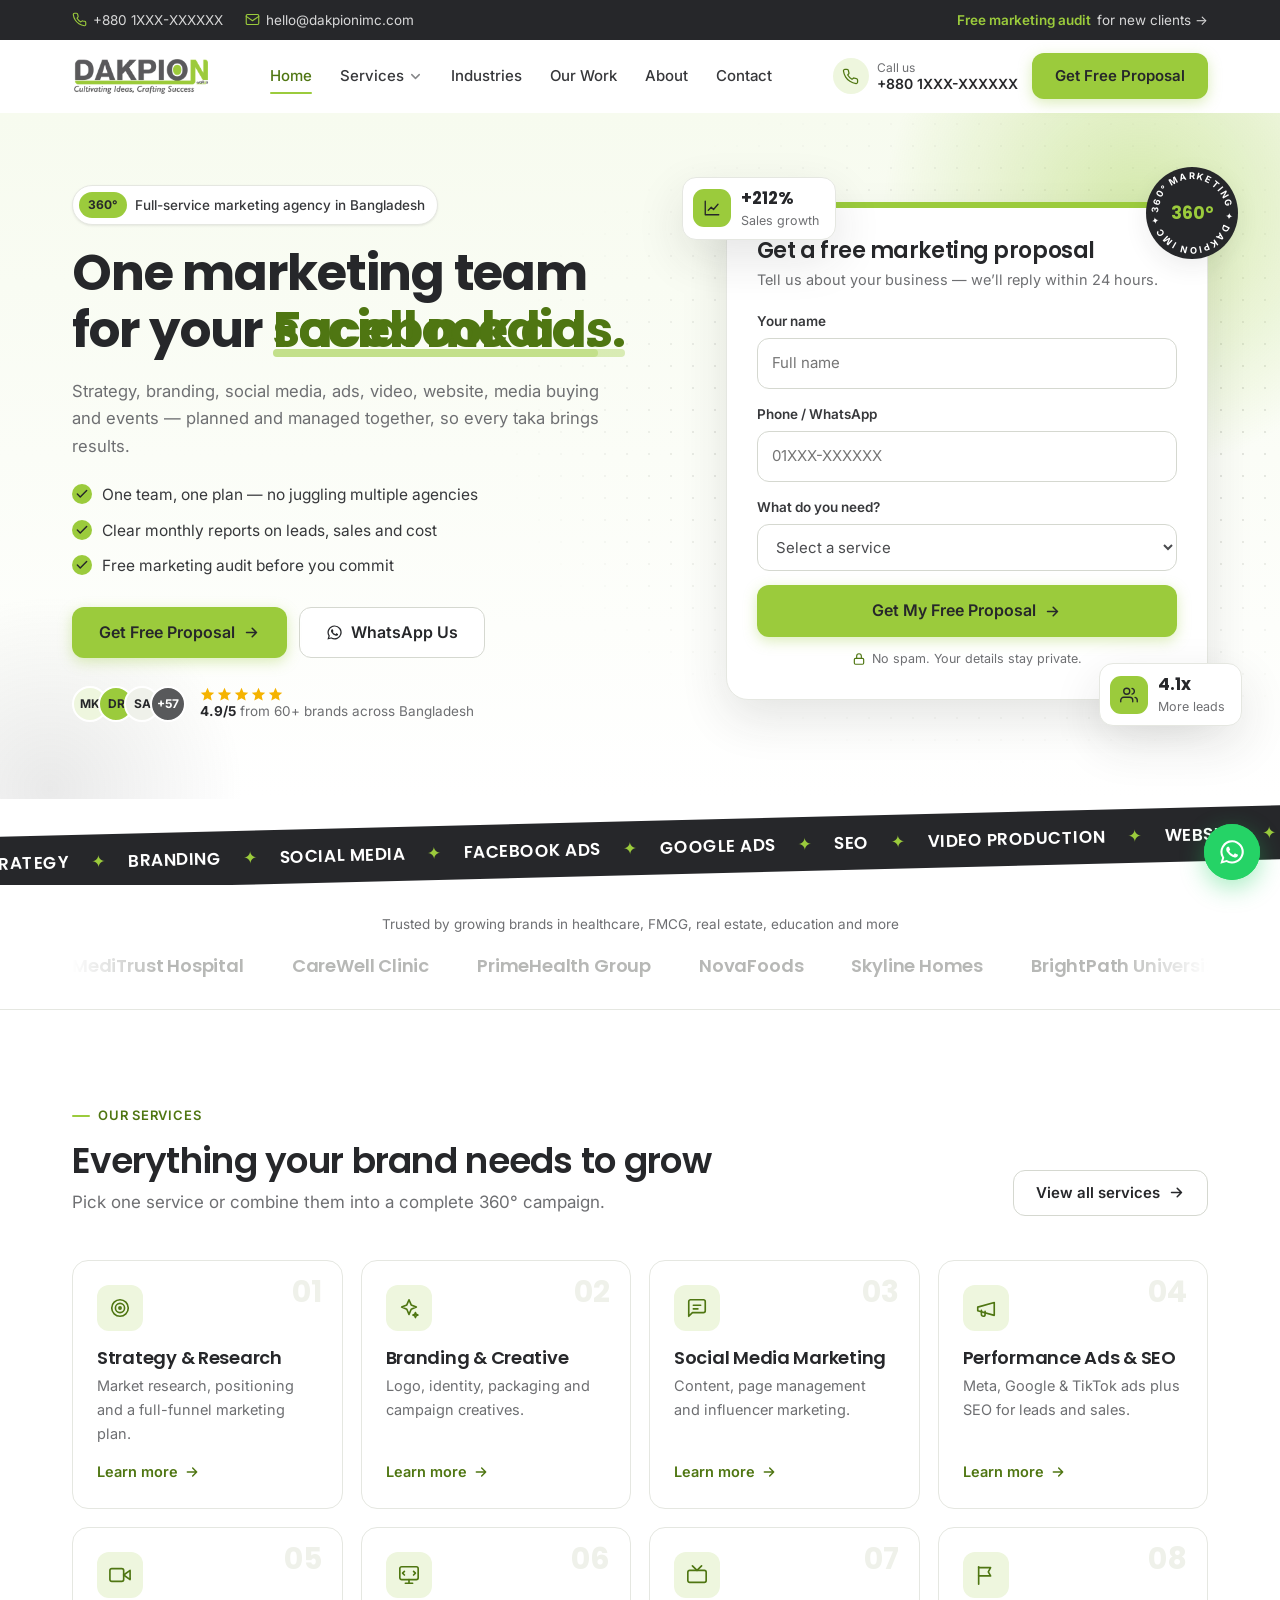
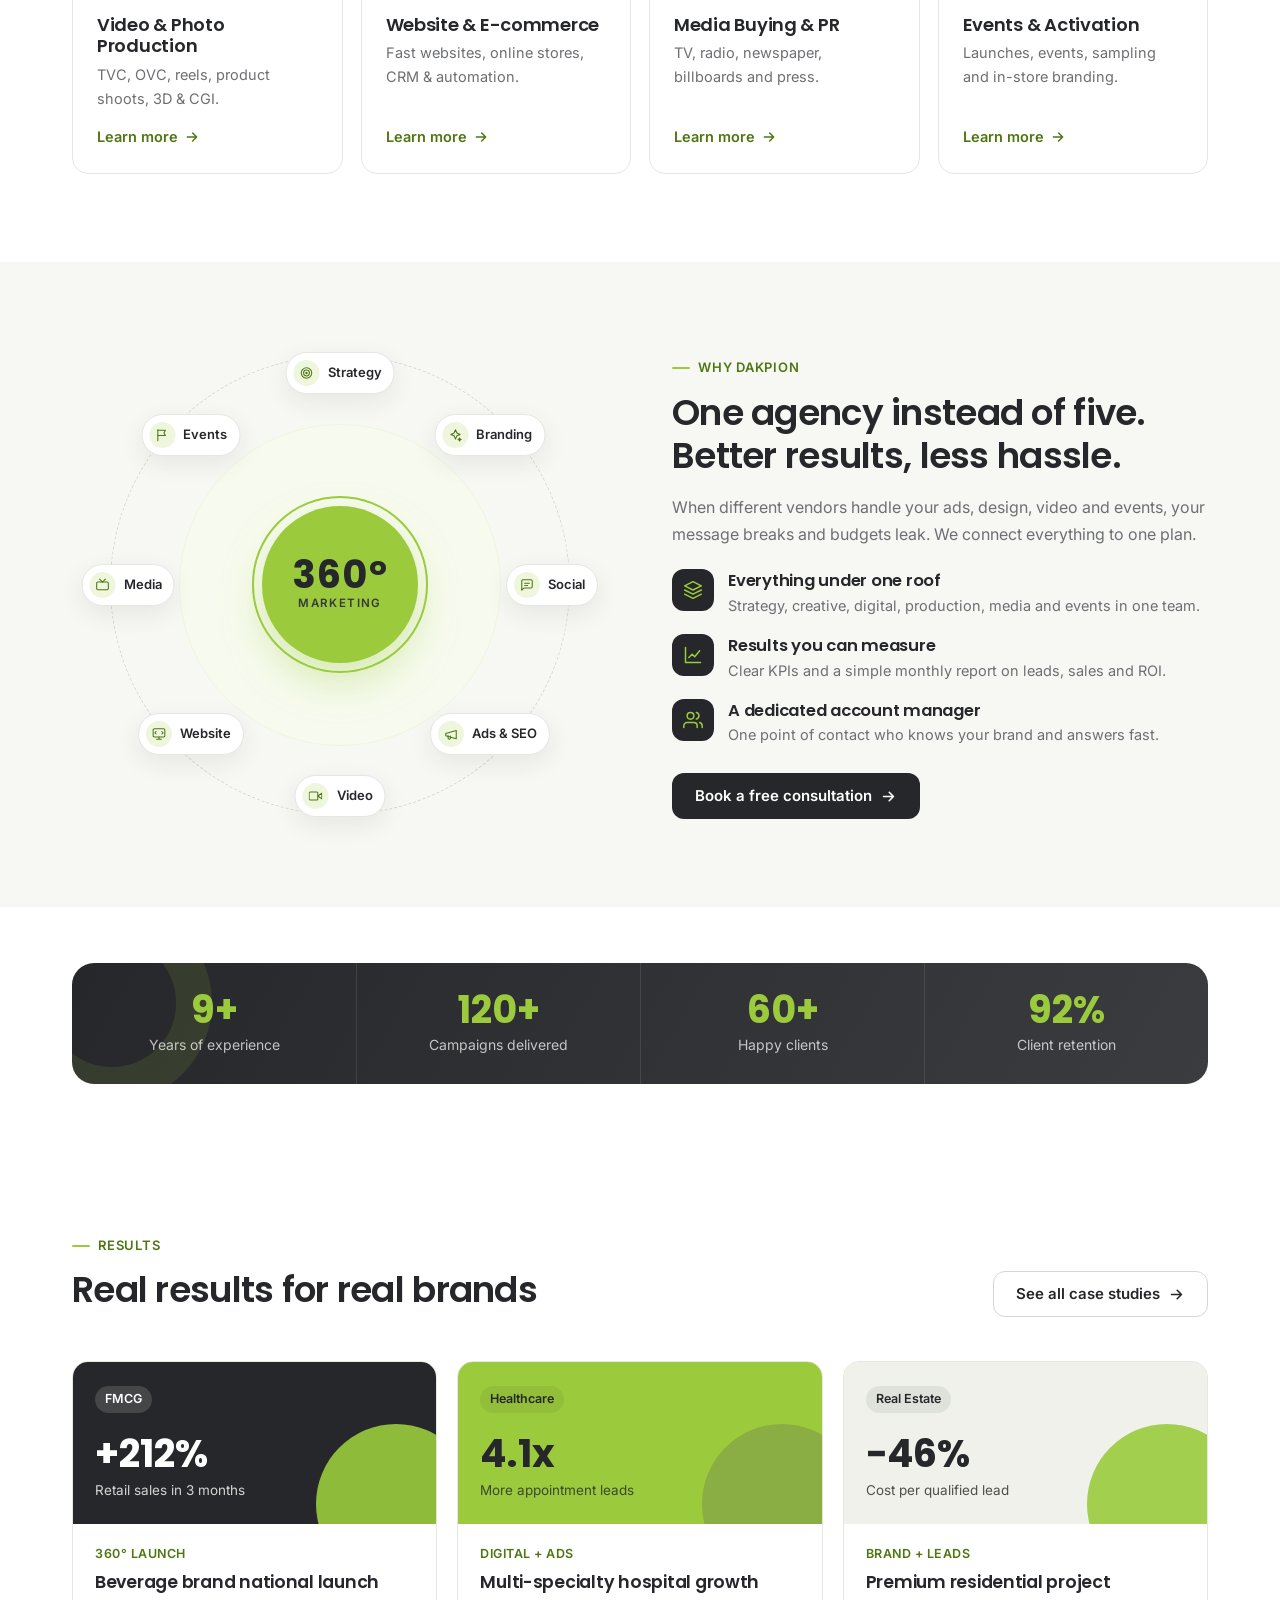
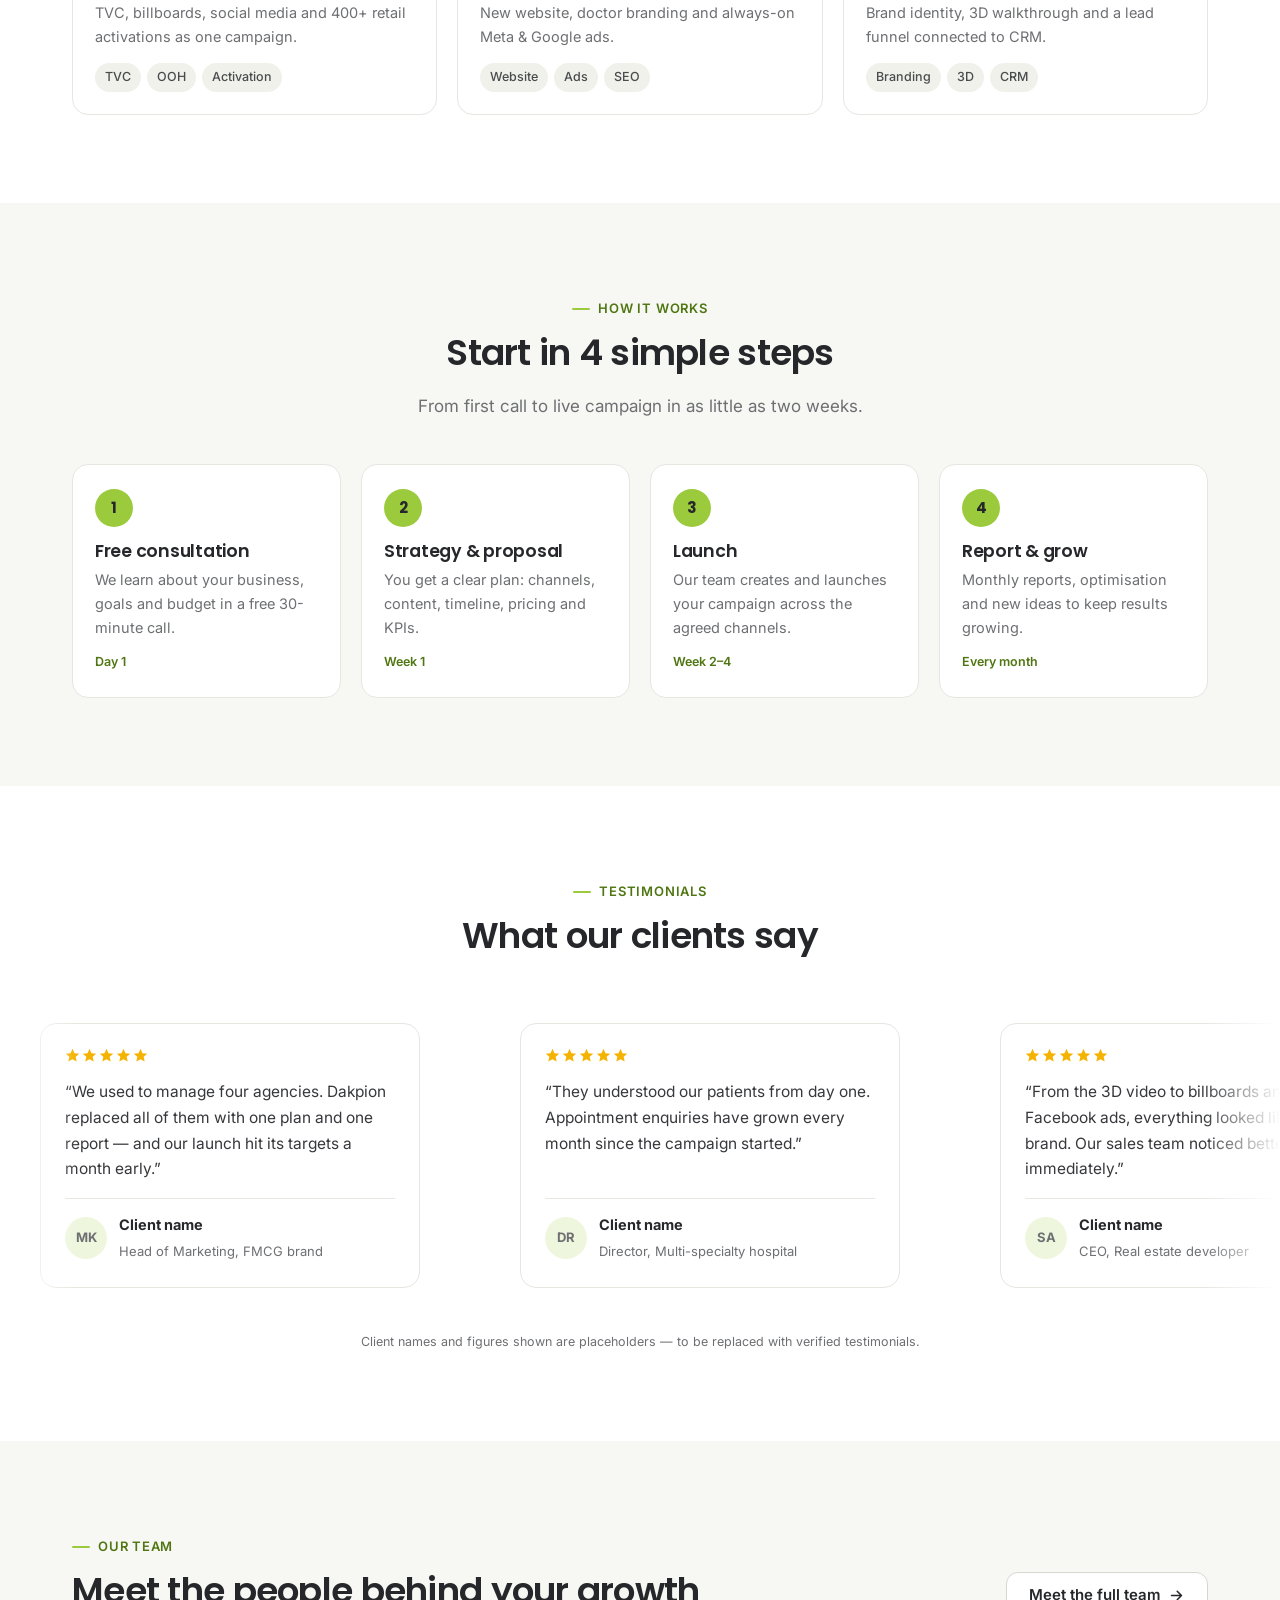
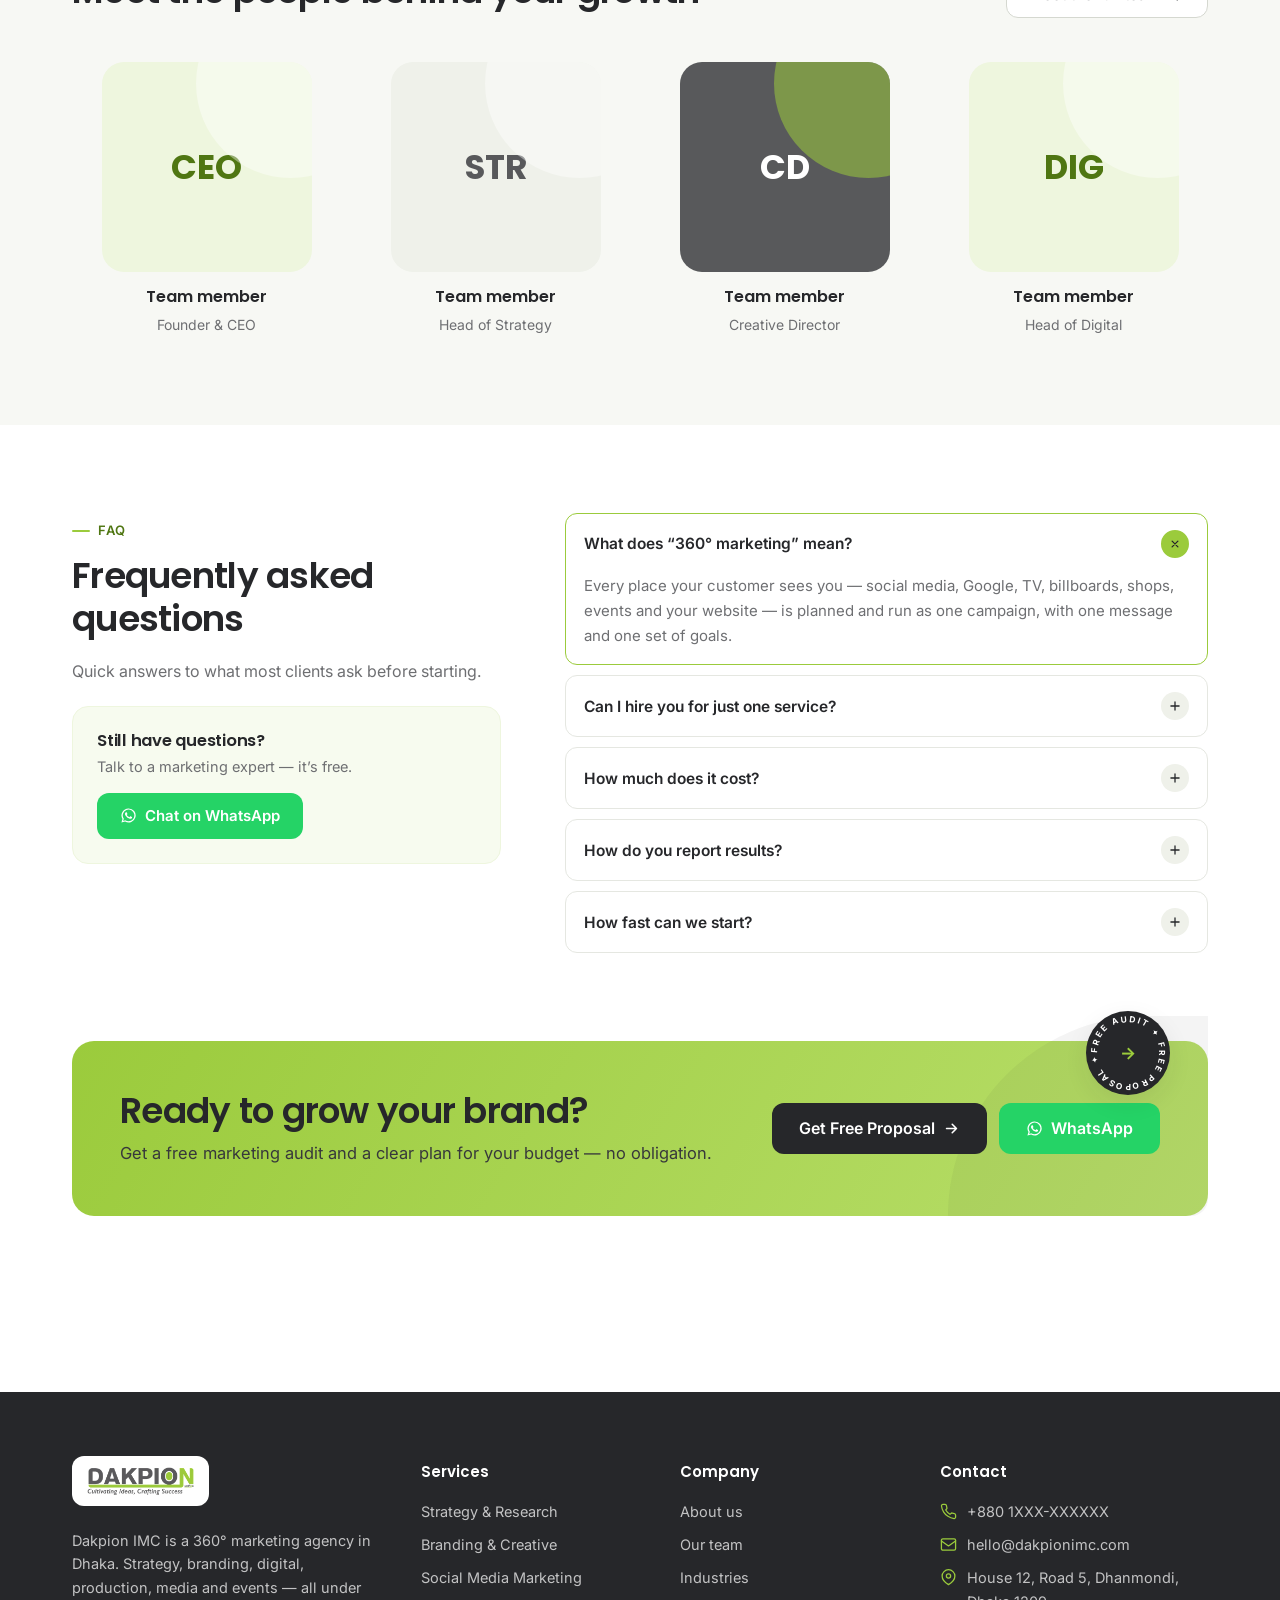
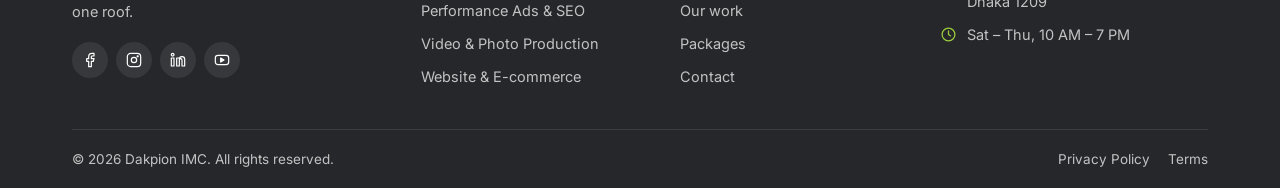
==== index.html @ 0113a404 "Add visual flair and motion on top of the conversion layout Feedback: the conversion redesign looked" ====
<!doctype html>
<html lang="en">
<head>
<meta charset="UTF-8">
<meta name="viewport" content="width=device-width, initial-scale=1.0">
<title>Dakpion IMC — 360° Marketing Agency in Bangladesh</title>
<meta name="description" content="Dakpion IMC is a 360° marketing agency in Dhaka — branding, social media, Facebook & Google ads, SEO, video production, websites, media buying and events. Get a free proposal.">
<meta name="theme-color" content="#9BCB3C">
<meta property="og:title" content="Dakpion IMC — 360° Marketing Agency in Bangladesh">
<meta property="og:description" content="Dakpion IMC is a 360° marketing agency in Dhaka — branding, social media, Facebook & Google ads, SEO, video production, websites, media buying and events. Get a free proposal.">
<meta property="og:type" content="website">
<link rel="icon" href="assets/images/favicon.png">
<link rel="preconnect" href="https://fonts.googleapis.com">
<link rel="preconnect" href="https://fonts.gstatic.com" crossorigin>
<link href="https://fonts.googleapis.com/css2?family=Inter:wght@400;500;600;700&family=Poppins:wght@500;600;700&display=swap" rel="stylesheet">
<link rel="stylesheet" href="assets/css/style.css">
<script>document.documentElement.classList.add('js')</script>
<script src="assets/js/main.js" defer></script>
</head>
<body data-page="home">
<!-- @header -->
<div class="progress" aria-hidden="true"></div>
<div class="topbar">
  <div class="container">
    <div class="tb-left"><a href="tel:+8801XXXXXXXXX"><svg class="icon" aria-hidden="true"><use href="assets/icons/sprite.svg#i-phone"/></svg>+880 1XXX-XXXXXX</a><a href="mailto:hello@dakpionimc.com"><svg class="icon" aria-hidden="true"><use href="assets/icons/sprite.svg#i-mail"/></svg>hello@dakpionimc.com</a></div>
    <a class="tb-offer" href="contact.html"><b>Free marketing audit</b> for new clients →</a>
  </div>
</div>
<header class="site-header">
  <div class="container header-inner">
    <a href="index.html" class="brand" aria-label="Dakpion IMC home"><img src="assets/images/logo-dark.webp" width="420" height="116" alt="Dakpion IMC"></a>
    <nav aria-label="Main"><ul class="nav"><li><a href="index.html" data-nav="home">Home</a></li><li class="has-drop"><a href="services.html" data-nav="services">Services <svg class="icon" aria-hidden="true"><use href="assets/icons/sprite.svg#i-chev"/></svg></a><div class="dropdown"><a href="services.html#strategy"><span class="di"><svg class="icon" aria-hidden="true"><use href="assets/icons/sprite.svg#i-target"/></svg></span>Strategy &amp; Research</a><a href="services.html#branding"><span class="di"><svg class="icon" aria-hidden="true"><use href="assets/icons/sprite.svg#i-brand"/></svg></span>Branding &amp; Creative</a><a href="services.html#digital"><span class="di"><svg class="icon" aria-hidden="true"><use href="assets/icons/sprite.svg#i-social"/></svg></span>Social Media Marketing</a><a href="services.html#performance"><span class="di"><svg class="icon" aria-hidden="true"><use href="assets/icons/sprite.svg#i-ads"/></svg></span>Performance Ads &amp; SEO</a><a href="services.html#production"><span class="di"><svg class="icon" aria-hidden="true"><use href="assets/icons/sprite.svg#i-video"/></svg></span>Video &amp; Photo Production</a><a href="services.html#tech"><span class="di"><svg class="icon" aria-hidden="true"><use href="assets/icons/sprite.svg#i-web"/></svg></span>Website &amp; E-commerce</a><a href="services.html#atl"><span class="di"><svg class="icon" aria-hidden="true"><use href="assets/icons/sprite.svg#i-tv"/></svg></span>Media Buying &amp; PR</a><a href="services.html#btl"><span class="di"><svg class="icon" aria-hidden="true"><use href="assets/icons/sprite.svg#i-flag"/></svg></span>Events &amp; Activation</a></div></li><li><a href="industries.html" data-nav="industries">Industries</a></li><li><a href="portfolio.html" data-nav="work">Our Work</a></li><li><a href="about.html" data-nav="about">About</a></li><li><a href="contact.html" data-nav="contact">Contact</a></li></ul></nav>
    <div class="header-cta">
      <a class="header-phone" href="tel:+8801XXXXXXXXX"><span class="ic"><svg class="icon" aria-hidden="true"><use href="assets/icons/sprite.svg#i-phone"/></svg></span><span><small>Call us</small><b>+880 1XXX-XXXXXX</b></span></a>
      <a href="contact.html" class="btn btn--primary btn--shine">Get Free Proposal</a>
      <button class="menu-btn" aria-label="Menu" aria-expanded="false" aria-controls="mobile-nav"><span></span><span></span><span></span></button>
    </div>
  </div>
  <nav class="mobile-nav" id="mobile-nav" aria-label="Mobile"><a href="index.html">Home</a><details><summary>Services <svg class="icon" aria-hidden="true"><use href="assets/icons/sprite.svg#i-chev"/></svg></summary><a href="services.html">All services</a><a href="services.html#strategy">Strategy &amp; Research</a><a href="services.html#branding">Branding &amp; Creative</a><a href="services.html#digital">Social Media Marketing</a><a href="services.html#performance">Performance Ads &amp; SEO</a><a href="services.html#production">Video &amp; Photo Production</a><a href="services.html#tech">Website &amp; E-commerce</a><a href="services.html#atl">Media Buying &amp; PR</a><a href="services.html#btl">Events &amp; Activation</a></details><a href="industries.html">Industries</a><a href="portfolio.html">Our Work</a><a href="about.html">About</a><a href="contact.html">Contact</a><a href="contact.html" class="btn btn--primary btn--block">Get Free Proposal <svg class="icon" aria-hidden="true"><use href="assets/icons/sprite.svg#i-arrow"/></svg></a></nav>
</header>
<!-- /@header -->

<main>

<section class="hero">
  <div class="hero-bg" aria-hidden="true"><span class="blob blob--1"></span><span class="blob blob--2"></span></div>
  <div class="container hero-grid">
    <div>
      <span class="badge reveal"><b>360°</b> Full-service marketing agency in Bangladesh</span>
      <h1 class="reveal">One marketing team for your <span class="rotator"><span>social media.</span><span>Facebook ads.</span><span>branding.</span><span>video.</span><span>SEO.</span><span>events.</span></span></h1>
      <p class="hero-sub reveal">Strategy, branding, social media, ads, video, website, media buying and events — planned and managed together, so every taka brings results.</p>
      <ul class="checks reveal">
        <li><svg class="icon" aria-hidden="true"><use href="assets/icons/sprite.svg#i-check"/></svg>One team, one plan — no juggling multiple agencies</li>
        <li><svg class="icon" aria-hidden="true"><use href="assets/icons/sprite.svg#i-check"/></svg>Clear monthly reports on leads, sales and cost</li>
        <li><svg class="icon" aria-hidden="true"><use href="assets/icons/sprite.svg#i-check"/></svg>Free marketing audit before you commit</li>
      </ul>
      <div class="hero-actions reveal">
        <a href="#quote" class="btn btn--primary btn--lg btn--shine">Get Free Proposal <svg class="icon" aria-hidden="true"><use href="assets/icons/sprite.svg#i-arrow"/></svg></a>
        <a href="https://wa.me/8801XXXXXXXXX" class="btn btn--outline btn--lg" target="_blank" rel="noopener"><svg class="icon" aria-hidden="true"><use href="assets/icons/sprite.svg#i-wa"/></svg> WhatsApp Us</a>
      </div>
      <div class="trust reveal">
        <div class="avatars"><span>MK</span><span>DR</span><span>SA</span><span>+57</span></div>
        <div><span class="stars" aria-label="5 out of 5 stars"><svg class="icon" aria-hidden="true"><use href="assets/icons/sprite.svg#i-star"/></svg><svg class="icon" aria-hidden="true"><use href="assets/icons/sprite.svg#i-star"/></svg><svg class="icon" aria-hidden="true"><use href="assets/icons/sprite.svg#i-star"/></svg><svg class="icon" aria-hidden="true"><use href="assets/icons/sprite.svg#i-star"/></svg><svg class="icon" aria-hidden="true"><use href="assets/icons/sprite.svg#i-star"/></svg></span><p><b>4.9/5</b> from 60+ brands across Bangladesh</p></div>
      </div>
    </div>
    <div class="lead-wrap">
      <div class="float float--1" aria-hidden="true"><span class="fi"><svg class="icon" aria-hidden="true"><use href="assets/icons/sprite.svg#i-chart"/></svg></span><div><b>+212%</b><span>Sales growth</span></div></div>
      <div class="float float--2" aria-hidden="true"><span class="fi"><svg class="icon" aria-hidden="true"><use href="assets/icons/sprite.svg#i-users"/></svg></span><div><b>4.1x</b><span>More leads</span></div></div>
      <span class="spin-badge" aria-hidden="true"><svg viewBox="0 0 100 100"><defs><path id="rp-hero" d="M50,50 m-37,0 a37,37 0 1,1 74,0 a37,37 0 1,1 -74,0"/></defs><text><textPath href="#rp-hero" textLength="230">360° marketing ✦ Dakpion IMC ✦ </textPath></text></svg><b>360°</b></span>
      <div class="lead-card reveal" id="quote">
        <h2>Get a free marketing proposal</h2>
        <p>Tell us about your business — we’ll reply within 24 hours.</p>
        <form data-form novalidate>
          <div class="field"><label for="q-name">Your name</label><input id="q-name" name="name" required autocomplete="name" placeholder="Full name"></div>
          <div class="field"><label for="q-phone">Phone / WhatsApp</label><input id="q-phone" name="phone" type="tel" required autocomplete="tel" placeholder="01XXX-XXXXXX"></div>
          <div class="field"><label for="q-service">What do you need?</label><select id="q-service" name="service" required><option value="">Select a service</option><option>Strategy &amp; Research</option><option>Branding &amp; Creative</option><option>Social Media Marketing</option><option>Performance Ads &amp; SEO</option><option>Video &amp; Photo Production</option><option>Website &amp; E-commerce</option><option>Media Buying &amp; PR</option><option>Events &amp; Activation</option><option>Full 360° campaign</option><option>Not sure yet</option></select></div>
          <button class="btn btn--primary btn--lg btn--block" type="submit">Get My Free Proposal <svg class="icon" aria-hidden="true"><use href="assets/icons/sprite.svg#i-arrow"/></svg></button>
          <p class="note"><svg class="icon" aria-hidden="true"><use href="assets/icons/sprite.svg#i-lock"/></svg> No spam. Your details stay private.</p>
        </form>
        <div class="form-success" role="status"><div class="ok"><svg class="icon" aria-hidden="true"><use href="assets/icons/sprite.svg#i-check"/></svg></div><h3>Thank you!</h3><p>Our team will call you within 24 hours.</p></div>
      </div>
    </div>
  </div>
</section>

<div class="tape-wrap" aria-hidden="true"><div class="tape"><div class="tape-track"><span>Strategy</span><span>Branding</span><span>Social Media</span><span>Facebook Ads</span><span>Google Ads</span><span>SEO</span><span>Video Production</span><span>Website</span><span>Media Buying</span><span>Events</span></div><div class="tape-track"><span>Strategy</span><span>Branding</span><span>Social Media</span><span>Facebook Ads</span><span>Google Ads</span><span>SEO</span><span>Video Production</span><span>Website</span><span>Media Buying</span><span>Events</span></div></div></div>

<section class="logos" aria-label="Clients">
  <div class="container">
    <p>Trusted by growing brands in healthcare, FMCG, real estate, education and more</p>
    <div class="logo-row"><div class="logo-track"><span>MediTrust Hospital</span><span>CareWell Clinic</span><span>PrimeHealth Group</span><span>NovaFoods</span><span>Skyline Homes</span><span>BrightPath University</span><span>UrbanWear</span><span>LifeCare Diagnostics</span></div><div class="logo-track" aria-hidden="true"><span>MediTrust Hospital</span><span>CareWell Clinic</span><span>PrimeHealth Group</span><span>NovaFoods</span><span>Skyline Homes</span><span>BrightPath University</span><span>UrbanWear</span><span>LifeCare Diagnostics</span></div></div>
  </div>
</section>

<section class="section">
  <div class="container">
    <div class="sec-head sec-head--row">
      <div><span class="eyebrow">Our services</span><h2>Everything your brand needs to grow</h2><p style="color:var(--g-500);margin:0">Pick one service or combine them into a complete 360° campaign.</p></div>
      <a href="services.html" class="btn btn--outline">View all services <svg class="icon" aria-hidden="true"><use href="assets/icons/sprite.svg#i-arrow"/></svg></a>
    </div>
    <div class="grid-4">
      <a class="card svc-card reveal" href="services.html#strategy">
        <span class="num">01</span>
        <span class="ci"><svg class="icon" aria-hidden="true"><use href="assets/icons/sprite.svg#i-target"/></svg></span>
        <h3>Strategy &amp; Research</h3>
        <p>Market research, positioning and a full-funnel marketing plan.</p>
        <span class="link">Learn more <svg class="icon" aria-hidden="true"><use href="assets/icons/sprite.svg#i-arrow"/></svg></span>
      </a>
      <a class="card svc-card reveal" href="services.html#branding" style="--d:0.06s">
        <span class="num">02</span>
        <span class="ci"><svg class="icon" aria-hidden="true"><use href="assets/icons/sprite.svg#i-brand"/></svg></span>
        <h3>Branding &amp; Creative</h3>
        <p>Logo, identity, packaging and campaign creatives.</p>
        <span class="link">Learn more <svg class="icon" aria-hidden="true"><use href="assets/icons/sprite.svg#i-arrow"/></svg></span>
      </a>
      <a class="card svc-card reveal" href="services.html#digital" style="--d:0.12s">
        <span class="num">03</span>
        <span class="ci"><svg class="icon" aria-hidden="true"><use href="assets/icons/sprite.svg#i-social"/></svg></span>
        <h3>Social Media Marketing</h3>
        <p>Content, page management and influencer marketing.</p>
        <span class="link">Learn more <svg class="icon" aria-hidden="true"><use href="assets/icons/sprite.svg#i-arrow"/></svg></span>
      </a>
      <a class="card svc-card reveal" href="services.html#performance" style="--d:0.18s">
        <span class="num">04</span>
        <span class="ci"><svg class="icon" aria-hidden="true"><use href="assets/icons/sprite.svg#i-ads"/></svg></span>
        <h3>Performance Ads &amp; SEO</h3>
        <p>Meta, Google &amp; TikTok ads plus SEO for leads and sales.</p>
        <span class="link">Learn more <svg class="icon" aria-hidden="true"><use href="assets/icons/sprite.svg#i-arrow"/></svg></span>
      </a>
      <a class="card svc-card reveal" href="services.html#production">
        <span class="num">05</span>
        <span class="ci"><svg class="icon" aria-hidden="true"><use href="assets/icons/sprite.svg#i-video"/></svg></span>
        <h3>Video &amp; Photo Production</h3>
        <p>TVC, OVC, reels, product shoots, 3D &amp; CGI.</p>
        <span class="link">Learn more <svg class="icon" aria-hidden="true"><use href="assets/icons/sprite.svg#i-arrow"/></svg></span>
      </a>
      <a class="card svc-card reveal" href="services.html#tech" style="--d:0.06s">
        <span class="num">06</span>
        <span class="ci"><svg class="icon" aria-hidden="true"><use href="assets/icons/sprite.svg#i-web"/></svg></span>
        <h3>Website &amp; E-commerce</h3>
        <p>Fast websites, online stores, CRM &amp; automation.</p>
        <span class="link">Learn more <svg class="icon" aria-hidden="true"><use href="assets/icons/sprite.svg#i-arrow"/></svg></span>
      </a>
      <a class="card svc-card reveal" href="services.html#atl" style="--d:0.12s">
        <span class="num">07</span>
        <span class="ci"><svg class="icon" aria-hidden="true"><use href="assets/icons/sprite.svg#i-tv"/></svg></span>
        <h3>Media Buying &amp; PR</h3>
        <p>TV, radio, newspaper, billboards and press.</p>
        <span class="link">Learn more <svg class="icon" aria-hidden="true"><use href="assets/icons/sprite.svg#i-arrow"/></svg></span>
      </a>
      <a class="card svc-card reveal" href="services.html#btl" style="--d:0.18s">
        <span class="num">08</span>
        <span class="ci"><svg class="icon" aria-hidden="true"><use href="assets/icons/sprite.svg#i-flag"/></svg></span>
        <h3>Events &amp; Activation</h3>
        <p>Launches, events, sampling and in-store branding.</p>
        <span class="link">Learn more <svg class="icon" aria-hidden="true"><use href="assets/icons/sprite.svg#i-arrow"/></svg></span>
      </a>
    </div>
  </div>
</section>

<section class="section section--paper">
  <div class="container why">
    <div class="why-visual reveal-l" aria-hidden="true">
      <span class="ring"></span><span class="ring2"></span>
      <span class="core"><span><b>360°</b><span>Marketing</span></span></span>
      <span class="orbit"><span class="node" style="left:50.0%;top:4.0%"><span class="node-in"><i><svg class="icon" aria-hidden="true"><use href="assets/icons/sprite.svg#i-target"/></svg></i>Strategy</span></span><span class="node" style="left:82.5%;top:17.5%"><span class="node-in"><i><svg class="icon" aria-hidden="true"><use href="assets/icons/sprite.svg#i-brand"/></svg></i>Branding</span></span><span class="node" style="left:96.0%;top:50.0%"><span class="node-in"><i><svg class="icon" aria-hidden="true"><use href="assets/icons/sprite.svg#i-social"/></svg></i>Social</span></span><span class="node" style="left:82.5%;top:82.5%"><span class="node-in"><i><svg class="icon" aria-hidden="true"><use href="assets/icons/sprite.svg#i-ads"/></svg></i>Ads &amp; SEO</span></span><span class="node" style="left:50.0%;top:96.0%"><span class="node-in"><i><svg class="icon" aria-hidden="true"><use href="assets/icons/sprite.svg#i-video"/></svg></i>Video</span></span><span class="node" style="left:17.5%;top:82.5%"><span class="node-in"><i><svg class="icon" aria-hidden="true"><use href="assets/icons/sprite.svg#i-web"/></svg></i>Website</span></span><span class="node" style="left:4.0%;top:50.0%"><span class="node-in"><i><svg class="icon" aria-hidden="true"><use href="assets/icons/sprite.svg#i-tv"/></svg></i>Media</span></span><span class="node" style="left:17.5%;top:17.5%"><span class="node-in"><i><svg class="icon" aria-hidden="true"><use href="assets/icons/sprite.svg#i-flag"/></svg></i>Events</span></span></span>
    </div>
    <div class="reveal-r">
      <span class="eyebrow">Why Dakpion</span>
      <h2>One agency instead of five. Better results, less hassle.</h2>
      <p style="color:var(--g-500)">When different vendors handle your ads, design, video and events, your message breaks and budgets leak. We connect everything to one plan.</p>
      <div class="benefits">
        <div class="benefit"><span class="bi"><svg class="icon" aria-hidden="true"><use href="assets/icons/sprite.svg#i-layers"/></svg></span><div><h4>Everything under one roof</h4><p>Strategy, creative, digital, production, media and events in one team.</p></div></div>
        <div class="benefit"><span class="bi"><svg class="icon" aria-hidden="true"><use href="assets/icons/sprite.svg#i-chart"/></svg></span><div><h4>Results you can measure</h4><p>Clear KPIs and a simple monthly report on leads, sales and ROI.</p></div></div>
        <div class="benefit"><span class="bi"><svg class="icon" aria-hidden="true"><use href="assets/icons/sprite.svg#i-users"/></svg></span><div><h4>A dedicated account manager</h4><p>One point of contact who knows your brand and answers fast.</p></div></div>
      </div>
      <a href="contact.html" class="btn btn--dark">Book a free consultation <svg class="icon" aria-hidden="true"><use href="assets/icons/sprite.svg#i-arrow"/></svg></a>
    </div>
  </div>
</section>

<section class="section--tight">
  <div class="container">
    <div class="stats reveal">
      <div class="stat"><b data-count="9" data-suffix="+">9+</b><span>Years of experience</span></div>
      <div class="stat"><b data-count="120" data-suffix="+">120+</b><span>Campaigns delivered</span></div>
      <div class="stat"><b data-count="60" data-suffix="+">60+</b><span>Happy clients</span></div>
      <div class="stat"><b data-count="92" data-suffix="%">92%</b><span>Client retention</span></div>
    </div>
  </div>
</section>

<section class="section">
  <div class="container">
    <div class="sec-head sec-head--row">
      <div><span class="eyebrow">Results</span><h2>Real results for real brands</h2></div>
      <a href="portfolio.html" class="btn btn--outline">See all case studies <svg class="icon" aria-hidden="true"><use href="assets/icons/sprite.svg#i-arrow"/></svg></a>
    </div>
    <div class="grid-3">
      <article class="case reveal" data-cat="integrated activation">
        <div class="case-top "><span class="ind">FMCG</span><b>+212%</b><small>Retail sales in 3 months</small></div>
        <div class="case-body"><span class="m">360° Launch</span><h3>Beverage brand national launch</h3><p>TVC, billboards, social media and 400+ retail activations as one campaign.</p><div class="tags"><span class="tag">TVC</span><span class="tag">OOH</span><span class="tag">Activation</span></div></div>
      </article>
      <article class="case reveal" data-cat="digital performance" style="--d:0.06s">
        <div class="case-top alt"><span class="ind">Healthcare</span><b>4.1x</b><small>More appointment leads</small></div>
        <div class="case-body"><span class="m">Digital + Ads</span><h3>Multi-specialty hospital growth</h3><p>New website, doctor branding and always-on Meta &amp; Google ads.</p><div class="tags"><span class="tag">Website</span><span class="tag">Ads</span><span class="tag">SEO</span></div></div>
      </article>
      <article class="case reveal" data-cat="branding production" style="--d:0.12s">
        <div class="case-top soft"><span class="ind">Real Estate</span><b>−46%</b><small>Cost per qualified lead</small></div>
        <div class="case-body"><span class="m">Brand + Leads</span><h3>Premium residential project</h3><p>Brand identity, 3D walkthrough and a lead funnel connected to CRM.</p><div class="tags"><span class="tag">Branding</span><span class="tag">3D</span><span class="tag">CRM</span></div></div>
      </article>
    </div>
  </div>
</section>

<section class="section section--paper">
  <div class="container">
    <div class="sec-head center"><span class="eyebrow">How it works</span><h2>Start in 4 simple steps</h2><p>From first call to live campaign in as little as two weeks.</p></div>
    <div class="steps"><div class="step reveal"><span class="n">1</span><h3>Free consultation</h3><p>We learn about your business, goals and budget in a free 30-minute call.</p><span class="when">Day 1</span></div><div class="step reveal" style="--d:0.06s"><span class="n">2</span><h3>Strategy &amp; proposal</h3><p>You get a clear plan: channels, content, timeline, pricing and KPIs.</p><span class="when">Week 1</span></div><div class="step reveal" style="--d:0.12s"><span class="n">3</span><h3>Launch</h3><p>Our team creates and launches your campaign across the agreed channels.</p><span class="when">Week 2–4</span></div><div class="step reveal" style="--d:0.18s"><span class="n">4</span><h3>Report &amp; grow</h3><p>Monthly reports, optimisation and new ideas to keep results growing.</p><span class="when">Every month</span></div></div>
  </div>
</section>

<section class="section">
  <div class="container">
    <div class="sec-head center"><span class="eyebrow">Testimonials</span><h2>What our clients say</h2></div>
  </div>
  <div class="tm reveal"><div class="tm-track"><figure class="quote"><span class="stars" aria-label="5 out of 5 stars"><svg class="icon" aria-hidden="true"><use href="assets/icons/sprite.svg#i-star"/></svg><svg class="icon" aria-hidden="true"><use href="assets/icons/sprite.svg#i-star"/></svg><svg class="icon" aria-hidden="true"><use href="assets/icons/sprite.svg#i-star"/></svg><svg class="icon" aria-hidden="true"><use href="assets/icons/sprite.svg#i-star"/></svg><svg class="icon" aria-hidden="true"><use href="assets/icons/sprite.svg#i-star"/></svg></span><blockquote>“We used to manage four agencies. Dakpion replaced all of them with one plan and one report — and our launch hit its targets a month early.”</blockquote><figcaption class="by"><span class="av">MK</span><div><b>Client name</b><span>Head of Marketing, FMCG brand</span></div></figcaption></figure><figure class="quote"><span class="stars" aria-label="5 out of 5 stars"><svg class="icon" aria-hidden="true"><use href="assets/icons/sprite.svg#i-star"/></svg><svg class="icon" aria-hidden="true"><use href="assets/icons/sprite.svg#i-star"/></svg><svg class="icon" aria-hidden="true"><use href="assets/icons/sprite.svg#i-star"/></svg><svg class="icon" aria-hidden="true"><use href="assets/icons/sprite.svg#i-star"/></svg><svg class="icon" aria-hidden="true"><use href="assets/icons/sprite.svg#i-star"/></svg></span><blockquote>“They understood our patients from day one. Appointment enquiries have grown every month since the campaign started.”</blockquote><figcaption class="by"><span class="av">DR</span><div><b>Client name</b><span>Director, Multi-specialty hospital</span></div></figcaption></figure><figure class="quote"><span class="stars" aria-label="5 out of 5 stars"><svg class="icon" aria-hidden="true"><use href="assets/icons/sprite.svg#i-star"/></svg><svg class="icon" aria-hidden="true"><use href="assets/icons/sprite.svg#i-star"/></svg><svg class="icon" aria-hidden="true"><use href="assets/icons/sprite.svg#i-star"/></svg><svg class="icon" aria-hidden="true"><use href="assets/icons/sprite.svg#i-star"/></svg><svg class="icon" aria-hidden="true"><use href="assets/icons/sprite.svg#i-star"/></svg></span><blockquote>“From the 3D video to billboards and Facebook ads, everything looked like one brand. Our sales team noticed better leads immediately.”</blockquote><figcaption class="by"><span class="av">SA</span><div><b>Client name</b><span>CEO, Real estate developer</span></div></figcaption></figure><figure class="quote"><span class="stars" aria-label="5 out of 5 stars"><svg class="icon" aria-hidden="true"><use href="assets/icons/sprite.svg#i-star"/></svg><svg class="icon" aria-hidden="true"><use href="assets/icons/sprite.svg#i-star"/></svg><svg class="icon" aria-hidden="true"><use href="assets/icons/sprite.svg#i-star"/></svg><svg class="icon" aria-hidden="true"><use href="assets/icons/sprite.svg#i-star"/></svg><svg class="icon" aria-hidden="true"><use href="assets/icons/sprite.svg#i-star"/></svg></span><blockquote>“Their ad testing system changed our business. We finally know which ads make money — and we scale them with confidence.”</blockquote><figcaption class="by"><span class="av">NH</span><div><b>Client name</b><span>Founder, D2C fashion brand</span></div></figcaption></figure><figure class="quote"><span class="stars" aria-label="5 out of 5 stars"><svg class="icon" aria-hidden="true"><use href="assets/icons/sprite.svg#i-star"/></svg><svg class="icon" aria-hidden="true"><use href="assets/icons/sprite.svg#i-star"/></svg><svg class="icon" aria-hidden="true"><use href="assets/icons/sprite.svg#i-star"/></svg><svg class="icon" aria-hidden="true"><use href="assets/icons/sprite.svg#i-star"/></svg><svg class="icon" aria-hidden="true"><use href="assets/icons/sprite.svg#i-star"/></svg></span><blockquote>“Open days were packed and our counsellors had a CRM full of warm leads. Our best admission season so far.”</blockquote><figcaption class="by"><span class="av">TR</span><div><b>Client name</b><span>Registrar, Private university</span></div></figcaption></figure></div><div class="tm-track" aria-hidden="true"><figure class="quote"><span class="stars" aria-label="5 out of 5 stars"><svg class="icon" aria-hidden="true"><use href="assets/icons/sprite.svg#i-star"/></svg><svg class="icon" aria-hidden="true"><use href="assets/icons/sprite.svg#i-star"/></svg><svg class="icon" aria-hidden="true"><use href="assets/icons/sprite.svg#i-star"/></svg><svg class="icon" aria-hidden="true"><use href="assets/icons/sprite.svg#i-star"/></svg><svg class="icon" aria-hidden="true"><use href="assets/icons/sprite.svg#i-star"/></svg></span><blockquote>“We used to manage four agencies. Dakpion replaced all of them with one plan and one report — and our launch hit its targets a month early.”</blockquote><figcaption class="by"><span class="av">MK</span><div><b>Client name</b><span>Head of Marketing, FMCG brand</span></div></figcaption></figure><figure class="quote"><span class="stars" aria-label="5 out of 5 stars"><svg class="icon" aria-hidden="true"><use href="assets/icons/sprite.svg#i-star"/></svg><svg class="icon" aria-hidden="true"><use href="assets/icons/sprite.svg#i-star"/></svg><svg class="icon" aria-hidden="true"><use href="assets/icons/sprite.svg#i-star"/></svg><svg class="icon" aria-hidden="true"><use href="assets/icons/sprite.svg#i-star"/></svg><svg class="icon" aria-hidden="true"><use href="assets/icons/sprite.svg#i-star"/></svg></span><blockquote>“They understood our patients from day one. Appointment enquiries have grown every month since the campaign started.”</blockquote><figcaption class="by"><span class="av">DR</span><div><b>Client name</b><span>Director, Multi-specialty hospital</span></div></figcaption></figure><figure class="quote"><span class="stars" aria-label="5 out of 5 stars"><svg class="icon" aria-hidden="true"><use href="assets/icons/sprite.svg#i-star"/></svg><svg class="icon" aria-hidden="true"><use href="assets/icons/sprite.svg#i-star"/></svg><svg class="icon" aria-hidden="true"><use href="assets/icons/sprite.svg#i-star"/></svg><svg class="icon" aria-hidden="true"><use href="assets/icons/sprite.svg#i-star"/></svg><svg class="icon" aria-hidden="true"><use href="assets/icons/sprite.svg#i-star"/></svg></span><blockquote>“From the 3D video to billboards and Facebook ads, everything looked like one brand. Our sales team noticed better leads immediately.”</blockquote><figcaption class="by"><span class="av">SA</span><div><b>Client name</b><span>CEO, Real estate developer</span></div></figcaption></figure><figure class="quote"><span class="stars" aria-label="5 out of 5 stars"><svg class="icon" aria-hidden="true"><use href="assets/icons/sprite.svg#i-star"/></svg><svg class="icon" aria-hidden="true"><use href="assets/icons/sprite.svg#i-star"/></svg><svg class="icon" aria-hidden="true"><use href="assets/icons/sprite.svg#i-star"/></svg><svg class="icon" aria-hidden="true"><use href="assets/icons/sprite.svg#i-star"/></svg><svg class="icon" aria-hidden="true"><use href="assets/icons/sprite.svg#i-star"/></svg></span><blockquote>“Their ad testing system changed our business. We finally know which ads make money — and we scale them with confidence.”</blockquote><figcaption class="by"><span class="av">NH</span><div><b>Client name</b><span>Founder, D2C fashion brand</span></div></figcaption></figure><figure class="quote"><span class="stars" aria-label="5 out of 5 stars"><svg class="icon" aria-hidden="true"><use href="assets/icons/sprite.svg#i-star"/></svg><svg class="icon" aria-hidden="true"><use href="assets/icons/sprite.svg#i-star"/></svg><svg class="icon" aria-hidden="true"><use href="assets/icons/sprite.svg#i-star"/></svg><svg class="icon" aria-hidden="true"><use href="assets/icons/sprite.svg#i-star"/></svg><svg class="icon" aria-hidden="true"><use href="assets/icons/sprite.svg#i-star"/></svg></span><blockquote>“Open days were packed and our counsellors had a CRM full of warm leads. Our best admission season so far.”</blockquote><figcaption class="by"><span class="av">TR</span><div><b>Client name</b><span>Registrar, Private university</span></div></figcaption></figure></div></div>
  <div class="container">
    <p class="small-note">Client names and figures shown are placeholders — to be replaced with verified testimonials.</p>
  </div>
</section>

<section class="section section--paper">
  <div class="container">
    <div class="sec-head sec-head--row">
      <div><span class="eyebrow">Our team</span><h2>Meet the people behind your growth</h2></div>
      <a href="about.html#team" class="btn btn--outline">Meet the full team <svg class="icon" aria-hidden="true"><use href="assets/icons/sprite.svg#i-arrow"/></svg></a>
    </div>
    <div class="team"><div class="member reveal"><div class="ph">CEO<!-- <img src="assets/images/team/name.webp" alt="Name"> --></div><b>Team member</b><span>Founder &amp; CEO</span></div><div class="member reveal" style="--d:0.06s"><div class="ph">STR<!-- <img src="assets/images/team/name.webp" alt="Name"> --></div><b>Team member</b><span>Head of Strategy</span></div><div class="member reveal" style="--d:0.12s"><div class="ph">CD<!-- <img src="assets/images/team/name.webp" alt="Name"> --></div><b>Team member</b><span>Creative Director</span></div><div class="member reveal" style="--d:0.18s"><div class="ph">DIG<!-- <img src="assets/images/team/name.webp" alt="Name"> --></div><b>Team member</b><span>Head of Digital</span></div></div>
  </div>
</section>

<section class="section">
  <div class="container faq">
    <div class="reveal">
      <span class="eyebrow">FAQ</span>
      <h2>Frequently asked questions</h2>
      <p style="color:var(--g-500)">Quick answers to what most clients ask before starting.</p>
      <div class="faq-side"><h4>Still have questions?</h4><p>Talk to a marketing expert — it’s free.</p><a href="https://wa.me/8801XXXXXXXXX" class="btn btn--wa" target="_blank" rel="noopener"><svg class="icon" aria-hidden="true"><use href="assets/icons/sprite.svg#i-wa"/></svg> Chat on WhatsApp</a></div>
    </div>
    <div class="faq-list reveal"><div class="faq-item open"><button class="faq-q" aria-expanded="true">What does “360° marketing” mean?<span class="pm"><svg class="icon" aria-hidden="true"><use href="assets/icons/sprite.svg#i-plus"/></svg></span></button><div class="faq-a"><div><p>Every place your customer sees you — social media, Google, TV, billboards, shops, events and your website — is planned and run as one campaign, with one message and one set of goals.</p></div></div></div><div class="faq-item"><button class="faq-q" aria-expanded="false">Can I hire you for just one service?<span class="pm"><svg class="icon" aria-hidden="true"><use href="assets/icons/sprite.svg#i-plus"/></svg></span></button><div class="faq-a"><div><p>Yes. Many clients start with one service like social media or a website, then add more as they see results.</p></div></div></div><div class="faq-item"><button class="faq-q" aria-expanded="false">How much does it cost?<span class="pm"><svg class="icon" aria-hidden="true"><use href="assets/icons/sprite.svg#i-plus"/></svg></span></button><div class="faq-a"><div><p>It depends on your goals and channels. After a free call we send a clear proposal with fixed deliverables and pricing — no hidden costs.</p></div></div></div><div class="faq-item"><button class="faq-q" aria-expanded="false">How do you report results?<span class="pm"><svg class="icon" aria-hidden="true"><use href="assets/icons/sprite.svg#i-plus"/></svg></span></button><div class="faq-a"><div><p>You get a simple monthly report with reach, leads, sales and cost per result, plus our recommendations for next month.</p></div></div></div><div class="faq-item"><button class="faq-q" aria-expanded="false">How fast can we start?<span class="pm"><svg class="icon" aria-hidden="true"><use href="assets/icons/sprite.svg#i-plus"/></svg></span></button><div class="faq-a"><div><p>Digital campaigns can go live in 1–2 weeks. Campaigns with video production or events usually take 4–6 weeks.</p></div></div></div></div>
  </div>
</section>


<section class="section" style="padding-top:0">
  <div class="container">
    <div class="cta reveal-s">
      <span class="spin-badge spin-badge--cta" aria-hidden="true"><svg viewBox="0 0 100 100"><defs><path id="rp-cta" d="M50,50 m-37,0 a37,37 0 1,1 74,0 a37,37 0 1,1 -74,0"/></defs><text><textPath href="#rp-cta" textLength="230">Free audit ✦ Free proposal ✦ </textPath></text></svg><b>→</b></span>
      <div><h2>Ready to grow your brand?</h2><p>Get a free marketing audit and a clear plan for your budget — no obligation.</p></div>
      <div class="cta-actions">
        <a href="contact.html" class="btn btn--dark btn--lg">Get Free Proposal <svg class="icon" aria-hidden="true"><use href="assets/icons/sprite.svg#i-arrow"/></svg></a>
        <a href="https://wa.me/8801XXXXXXXXX" class="btn btn--wa btn--lg" target="_blank" rel="noopener"><svg class="icon" aria-hidden="true"><use href="assets/icons/sprite.svg#i-wa"/></svg> WhatsApp</a>
      </div>
    </div>
  </div>
</section>


</main>

<!-- @footer -->
<footer class="site-footer">
  <div class="container">
    <div class="f-grid">
      <div>
        <a href="index.html" class="f-logo"><img src="assets/images/logo-dark.webp" width="420" height="116" alt="Dakpion IMC" loading="lazy"></a>
        <p>Dakpion IMC is a 360° marketing agency in Dhaka. Strategy, branding, digital, production, media and events — all under one roof.</p>
        <div class="social">
          <a href="#" aria-label="Facebook"><svg class="icon" aria-hidden="true"><use href="assets/icons/sprite.svg#i-fb"/></svg></a><a href="#" aria-label="Instagram"><svg class="icon" aria-hidden="true"><use href="assets/icons/sprite.svg#i-ig"/></svg></a><a href="#" aria-label="LinkedIn"><svg class="icon" aria-hidden="true"><use href="assets/icons/sprite.svg#i-in"/></svg></a><a href="#" aria-label="YouTube"><svg class="icon" aria-hidden="true"><use href="assets/icons/sprite.svg#i-yt"/></svg></a>
        </div>
      </div>
      <div>
        <h5>Services</h5>
        <ul><li><a href="services.html#strategy">Strategy &amp; Research</a></li><li><a href="services.html#branding">Branding &amp; Creative</a></li><li><a href="services.html#digital">Social Media Marketing</a></li><li><a href="services.html#performance">Performance Ads &amp; SEO</a></li><li><a href="services.html#production">Video &amp; Photo Production</a></li><li><a href="services.html#tech">Website &amp; E-commerce</a></li></ul>
      </div>
      <div>
        <h5>Company</h5>
        <ul><li><a href="about.html">About us</a></li><li><a href="about.html#team">Our team</a></li><li><a href="industries.html">Industries</a></li><li><a href="portfolio.html">Our work</a></li><li><a href="services.html#packages">Packages</a></li><li><a href="contact.html">Contact</a></li></ul>
      </div>
      <div>
        <h5>Contact</h5>
        <ul class="f-contact">
          <li><svg class="icon" aria-hidden="true"><use href="assets/icons/sprite.svg#i-phone"/></svg><a href="tel:+8801XXXXXXXXX">+880 1XXX-XXXXXX</a></li>
          <li><svg class="icon" aria-hidden="true"><use href="assets/icons/sprite.svg#i-mail"/></svg><a href="mailto:hello@dakpionimc.com">hello@dakpionimc.com</a></li>
          <li><svg class="icon" aria-hidden="true"><use href="assets/icons/sprite.svg#i-pin"/></svg><span>House 12, Road 5, Dhanmondi, Dhaka 1209</span></li>
          <li><svg class="icon" aria-hidden="true"><use href="assets/icons/sprite.svg#i-clock"/></svg><span>Sat – Thu, 10 AM – 7 PM</span></li>
        </ul>
      </div>
    </div>
    <div class="f-bottom">
      <span>&copy; <span id="year">2026</span> Dakpion IMC. All rights reserved.</span>
      <div><a href="#">Privacy Policy</a><a href="#">Terms</a></div>
    </div>
  </div>
</footer>
<a class="wa-float" href="https://wa.me/8801XXXXXXXXX" target="_blank" rel="noopener" aria-label="Chat on WhatsApp"><svg class="icon" aria-hidden="true"><use href="assets/icons/sprite.svg#i-wa"/></svg></a>
<div class="mobile-bar"><a class="btn btn--outline" href="tel:+8801XXXXXXXXX"><svg class="icon" aria-hidden="true"><use href="assets/icons/sprite.svg#i-phone"/></svg> Call now</a><a class="btn btn--primary" href="contact.html">Free Proposal</a></div>
<!-- /@footer -->

</body>
</html>
---- assets/css/style.css ----
/* =====================================================
   DAKPION IMC — 360° Marketing Solutions · v6
   Conversion-focused, compact, fast.
   Colours: logo Graphite #58595B · Lime #9BCB3C
   Fonts: Poppins (headings) · Inter (text)
   ===================================================== */

:root {
  --lime:      #9BCB3C;
  --lime-600:  #88B92C;
  --lime-soft: #EEF6DE;
  --lime-wash: #F7FBEF;
  --lime-deep: #4F7612;   /* lime for text on white (AA) */

  --g-900: #26272A;       /* headings */
  --g-800: #37383B;
  --g-700: #4A4B4E;       /* body */
  --g:     #58595B;       /* logo grey */
  --g-500: #6E6F72;       /* muted */
  --g-300: #B7B8B6;
  --line:  #E5E7E1;
  --line-2:#D5D8D0;

  --white: #FFFFFF;
  --paper: #F7F8F4;
  --paper-2:#EFF1EA;

  --shadow-sm: 0 1px 3px rgba(38,39,42,.06), 0 1px 2px rgba(38,39,42,.04);
  --shadow-md: 0 8px 24px rgba(38,39,42,.08);
  --shadow-lg: 0 18px 48px rgba(38,39,42,.12);

  --r-sm: 8px;
  --r-md: 12px;
  --r-lg: 16px;
  --r-xl: 22px;
  --r-full: 999px;

  --ff-h: 'Poppins', 'Inter', system-ui, sans-serif;
  --ff: 'Inter', system-ui, -apple-system, 'Segoe UI', Roboto, sans-serif;

  --max-w: 1200px;
  --gutter: clamp(16px, 4vw, 32px);
  --ease: cubic-bezier(.22,1,.36,1);
}

/* ── Base ────────────────────────────────────────── */
*,*::before,*::after { box-sizing:border-box; }
html { scroll-behavior:smooth; -webkit-text-size-adjust:100%; }
body { margin:0; font-family:var(--ff); font-size:16px; line-height:1.65; color:var(--g-700); background:var(--white); -webkit-font-smoothing:antialiased; }
main { overflow-x:clip; }
img, svg { display:block; max-width:100%; }
a { color:inherit; text-decoration:none; }
ul { list-style:none; margin:0; padding:0; }
button, input, textarea, select { font:inherit; color:inherit; }
button { cursor:pointer; background:none; border:0; padding:0; }
h1,h2,h3,h4 { font-family:var(--ff-h); color:var(--g-900); margin:0 0 .5em; font-weight:600; line-height:1.2; letter-spacing:-.015em; }
h1 { font-size:clamp(32px, 4.2vw, 50px); font-weight:700; line-height:1.15; letter-spacing:-.025em; }
h2 { font-size:clamp(26px, 2.8vw, 36px); line-height:1.2; letter-spacing:-.02em; }
h3 { font-size:19px; }
h4 { font-size:16.5px; }
p { margin:0 0 1em; }
::selection { background:var(--lime); color:var(--g-900); }
:focus-visible { outline:2.5px solid var(--lime-deep); outline-offset:2px; border-radius:6px; }
.icon { width:20px; height:20px; flex:none; }
.hl { color:var(--lime-deep); }
.sr-only { position:absolute; width:1px; height:1px; overflow:hidden; clip:rect(0 0 0 0); white-space:nowrap; }

/* ── Layout ──────────────────────────────────────── */
.container { max-width:var(--max-w); margin:0 auto; padding:0 var(--gutter); }
.section { padding:clamp(56px, 7vw, 88px) 0; }
.section--paper { background:var(--paper); }
.section--tight { padding:clamp(40px, 5vw, 56px) 0; }
.eyebrow { display:inline-flex; align-items:center; gap:8px; font-size:13px; font-weight:600; letter-spacing:.06em; text-transform:uppercase; color:var(--lime-deep); margin-bottom:12px; }
.eyebrow::before { content:''; width:18px; height:2px; background:var(--lime); border-radius:2px; }
.sec-head { max-width:640px; margin-bottom:clamp(28px, 4vw, 44px); }
.sec-head p { font-size:17px; color:var(--g-500); margin:0; }
.sec-head.center { margin-left:auto; margin-right:auto; text-align:center; }
.sec-head.center .eyebrow { justify-content:center; }
.sec-head--row { max-width:none; display:flex; justify-content:space-between; align-items:flex-end; gap:16px 40px; flex-wrap:wrap; }
.sec-head--row > div { max-width:640px; }
.sec-head--row h2 { margin-bottom:6px; }

/* ── Buttons ─────────────────────────────────────── */
.btn { display:inline-flex; align-items:center; justify-content:center; gap:8px; padding:13px 22px; border-radius:var(--r-md); border:1.5px solid transparent; font-weight:600; font-size:15px; line-height:1.2; white-space:nowrap; transition:background .2s, color .2s, border-color .2s, transform .2s, box-shadow .2s; }
.btn .icon { width:17px; height:17px; }
.btn:hover { transform:translateY(-1px); }
.btn--primary { background:var(--lime); color:var(--g-900); box-shadow:0 4px 14px rgba(155,203,60,.35); }
.btn--primary:hover { background:var(--lime-600); box-shadow:0 6px 18px rgba(155,203,60,.45); }
.btn--dark { background:var(--g-900); color:#fff; }
.btn--dark:hover { background:#3A3B3E; }
.btn--outline { border-color:var(--line-2); color:var(--g-900); background:var(--white); }
.btn--outline:hover { border-color:var(--g-900); }
.btn--wa { background:#25D366; color:#fff; }
.btn--wa:hover { background:#1EBE5A; }
.btn--lg { padding:15px 26px; font-size:16px; }
.btn--sm { padding:9px 16px; font-size:14px; }
.btn--block { width:100%; }
.link { display:inline-flex; align-items:center; gap:6px; font-weight:600; font-size:14.5px; color:var(--lime-deep); }
.link .icon { width:16px; height:16px; transition:transform .2s; }
.link:hover .icon { transform:translateX(3px); }
.tag { display:inline-flex; padding:4px 10px; border-radius:var(--r-full); background:var(--paper-2); font-size:12.5px; font-weight:500; color:var(--g-700); }
.tags { display:flex; flex-wrap:wrap; gap:6px; }

/* ── Top bar + header ────────────────────────────── */
.topbar { background:var(--g-900); color:rgba(255,255,255,.82); font-size:13.5px; }
.topbar .container { display:flex; justify-content:space-between; align-items:center; gap:16px; min-height:40px; }
.topbar a { display:inline-flex; align-items:center; gap:6px; }
.topbar a:hover { color:#fff; }
.topbar .icon { width:15px; height:15px; color:var(--lime); }
.topbar .tb-left { display:flex; gap:22px; }
.topbar .tb-offer b { color:var(--lime); font-weight:600; }
.site-header { position:sticky; top:0; z-index:100; background:rgba(255,255,255,.96); backdrop-filter:blur(10px); -webkit-backdrop-filter:blur(10px); border-bottom:1px solid transparent; transition:border-color .2s, box-shadow .2s; }
.site-header.is-scrolled { border-bottom-color:var(--line); box-shadow:var(--shadow-sm); }
.header-inner { display:flex; align-items:center; justify-content:space-between; gap:20px; height:72px; }
.brand img { height:38px; width:auto; }
.nav { display:flex; align-items:center; gap:2px; }
.nav > li { position:relative; }
.nav > li > a { position:relative; display:inline-flex; align-items:center; gap:4px; padding:9px 13px; border-radius:var(--r-sm); font-size:15px; font-weight:500; color:var(--g-800); transition:color .2s, background .2s; }
.nav > li > a:hover { color:var(--g-900); }
.nav > li.active > a { color:var(--lime-deep); }
.nav .icon { width:15px; height:15px; opacity:.6; }
.dropdown { position:absolute; top:100%; left:-12px; width:520px; padding:10px; border-radius:var(--r-lg); background:var(--white); border:1px solid var(--line); box-shadow:var(--shadow-lg); display:grid; grid-template-columns:1fr 1fr; gap:2px; opacity:0; visibility:hidden; transform:translateY(6px); transition:opacity .18s, transform .18s, visibility .18s; }
.has-drop:hover .dropdown, .has-drop:focus-within .dropdown { opacity:1; visibility:visible; transform:none; }
.dropdown a { display:flex; align-items:center; gap:10px; padding:10px; border-radius:var(--r-sm); font-size:14.5px; font-weight:500; color:var(--g-800); }
.dropdown a:hover { background:var(--lime-wash); color:var(--g-900); }
.dropdown .di { width:34px; height:34px; border-radius:9px; display:grid; place-items:center; background:var(--lime-soft); color:var(--lime-deep); flex:none; }
.dropdown .di .icon { width:17px; height:17px; }
.header-cta { display:flex; align-items:center; gap:14px; }
.header-phone { display:flex; align-items:center; gap:8px; font-size:14px; line-height:1.25; }
.header-phone .ic { width:36px; height:36px; border-radius:50%; background:var(--lime-soft); color:var(--lime-deep); display:grid; place-items:center; }
.header-phone .icon { width:17px; height:17px; }
.header-phone small { display:block; color:var(--g-500); font-size:12px; }
.header-phone b { color:var(--g-900); font-weight:600; }
.menu-btn { display:none; flex-direction:column; align-items:center; justify-content:center; width:42px; height:42px; border-radius:var(--r-sm); border:1px solid var(--line); }
.menu-btn span { display:block; width:18px; height:2px; background:var(--g-900); border-radius:2px; transition:transform .25s, opacity .25s; }
.menu-btn span + span { margin-top:4px; }
.menu-open .menu-btn span:nth-child(1) { transform:translateY(6px) rotate(45deg); }
.menu-open .menu-btn span:nth-child(2) { opacity:0; }
.menu-open .menu-btn span:nth-child(3) { transform:translateY(-6px) rotate(-45deg); }
.mobile-nav { display:none; }

/* ── Hero ────────────────────────────────────────── */
.hero { position:relative; padding:clamp(40px, 6vw, 72px) 0 clamp(48px, 6vw, 80px); background:linear-gradient(180deg, var(--lime-wash) 0%, var(--white) 100%); overflow:hidden; }
.hero-grid { position:relative; display:grid; grid-template-columns:1.1fr .9fr; gap:clamp(32px, 5vw, 64px); align-items:center; }
.badge { display:inline-flex; align-items:center; gap:8px; padding:6px 12px 6px 6px; border-radius:var(--r-full); background:var(--white); border:1px solid var(--line); box-shadow:var(--shadow-sm); font-size:13.5px; font-weight:500; color:var(--g-800); margin-bottom:20px; }
.badge b { padding:3px 9px; border-radius:var(--r-full); background:var(--lime); color:var(--g-900); font-size:12px; font-weight:700; }
.hero h1 { margin-bottom:18px; }
.hero-sub { font-size:clamp(16px, 1.3vw, 18px); color:var(--g-500); max-width:560px; margin-bottom:22px; }
.checks { display:grid; gap:10px; margin-bottom:28px; }
.checks li { display:flex; gap:10px; align-items:flex-start; font-size:15.5px; color:var(--g-800); }
.checks .icon { width:20px; height:20px; padding:3px; border-radius:50%; background:var(--lime); color:var(--g-900); margin-top:2px; }
.hero-actions { display:flex; gap:12px; flex-wrap:wrap; margin-bottom:28px; }
.trust { display:flex; align-items:center; gap:14px; flex-wrap:wrap; }
.avatars { display:flex; }
.avatars span { width:36px; height:36px; border-radius:50%; border:2px solid var(--white); margin-left:-10px; display:grid; place-items:center; font-size:12px; font-weight:700; color:var(--g-900); background:var(--lime-soft); }
.avatars span:first-child { margin-left:0; }
.avatars span:nth-child(2) { background:var(--lime); }
.avatars span:nth-child(3) { background:var(--paper-2); }
.avatars span:nth-child(4) { background:var(--g); color:#fff; }
.stars { display:flex; gap:2px; color:#F5B301; }
.stars .icon { width:15px; height:15px; }
.trust p { margin:0; font-size:13.5px; color:var(--g-500); line-height:1.4; }
.trust p b { color:var(--g-900); }

/* Lead form card */
.lead-card { position:relative; padding:clamp(22px, 3vw, 30px); border-radius:var(--r-xl); background:var(--white); border:1px solid var(--line); box-shadow:var(--shadow-lg); }
.lead-card::before { content:''; position:absolute; left:24px; right:24px; top:-6px; height:6px; border-radius:6px 6px 0 0; background:var(--lime); }
.lead-card h2 { font-size:22px; margin-bottom:4px; }
.lead-card > p { font-size:14.5px; color:var(--g-500); margin-bottom:18px; }
.lead-card .note { display:flex; align-items:center; justify-content:center; gap:6px; margin:12px 0 0; font-size:12.5px; color:var(--g-500); }
.lead-card .note .icon { width:14px; height:14px; color:var(--lime-deep); }

/* Forms */
.field { margin-bottom:14px; }
.field label { display:block; font-size:13.5px; font-weight:600; color:var(--g-800); margin-bottom:6px; }
.field input, .field select, .field textarea { width:100%; padding:12px 14px; border-radius:var(--r-md); border:1.5px solid var(--line-2); background:var(--white); font-size:15px; transition:border-color .2s, box-shadow .2s; }
.field textarea { min-height:120px; resize:vertical; }
.field input:focus, .field select:focus, .field textarea:focus { outline:none; border-color:var(--lime-600); box-shadow:0 0 0 4px var(--lime-soft); }
.form-row { display:grid; grid-template-columns:1fr 1fr; gap:0 14px; }
.chips { display:flex; flex-wrap:wrap; gap:8px; }
.chips label { position:relative; margin:0; cursor:pointer; font-weight:500; }
.chips input { position:absolute; left:0; top:0; width:1px; height:1px; opacity:0; }
.chips span { display:inline-block; padding:8px 13px; border-radius:var(--r-full); border:1.5px solid var(--line-2); font-size:13.5px; color:var(--g-700); transition:all .2s; }
.chips input:checked + span { background:var(--lime-soft); border-color:var(--lime); color:var(--g-900); }
.chips input:focus-visible + span { outline:2.5px solid var(--lime-deep); outline-offset:2px; }
.form-success { display:none; text-align:center; padding:28px 8px; }
.form-success.show { display:block; }
.form-success .ok { width:56px; height:56px; margin:0 auto 14px; border-radius:50%; display:grid; place-items:center; background:var(--lime); color:var(--g-900); }
.form-success h3 { margin-bottom:6px; }
.form-success p { color:var(--g-500); margin:0; font-size:14.5px; }

/* ── Logos strip ─────────────────────────────────── */
.logos { padding:28px 0; border-bottom:1px solid var(--line); }
.logos p { text-align:center; font-size:13.5px; color:var(--g-500); margin:0 0 16px; }
.logo-row { display:flex; overflow:hidden; mask-image:linear-gradient(90deg, transparent, #000 8%, #000 92%, transparent); -webkit-mask-image:linear-gradient(90deg, transparent, #000 8%, #000 92%, transparent); }
.logo-track { display:flex; gap:48px; padding-right:48px; flex:none; animation:marquee 36s linear infinite; }
.logo-track span { font-family:var(--ff-h); font-weight:600; font-size:18px; color:var(--g-300); white-space:nowrap; letter-spacing:-.01em; }
@keyframes marquee { to { transform:translateX(-100%); } }

/* ── Cards ───────────────────────────────────────── */
.grid-4 { display:grid; grid-template-columns:repeat(4,1fr); gap:18px; }
.grid-3 { display:grid; grid-template-columns:repeat(3,1fr); gap:20px; }
.grid-2 { display:grid; grid-template-columns:repeat(2,1fr); gap:20px; }
.card { position:relative; padding:24px; border-radius:var(--r-lg); background:var(--white); border:1px solid var(--line); transition:transform .25s var(--ease), box-shadow .25s, border-color .25s; }
a.card:hover, .card--hover:hover { transform:translateY(-4px); box-shadow:var(--shadow-md); border-color:var(--lime); }
.card .ci { width:46px; height:46px; border-radius:var(--r-md); display:grid; place-items:center; background:var(--lime-soft); color:var(--lime-deep); margin-bottom:16px; transition:background .3s, color .3s, transform .4s var(--ease); }
a.card:hover .ci { background:var(--g-900); color:var(--lime); transform:rotate(-8deg) scale(1.05); }
.card .ci .icon { width:22px; height:22px; }
.card h3 { font-size:18px; margin-bottom:6px; }
.card p { font-size:14.5px; color:var(--g-500); margin-bottom:14px; }
.card .link { margin-top:auto; }
.svc-card { display:flex; flex-direction:column; }

/* Why us */
.why { display:grid; grid-template-columns:1fr 1fr; gap:clamp(32px, 5vw, 64px); align-items:center; }
.why-visual { position:relative; aspect-ratio:1/1; max-width:460px; width:100%; margin:0 auto; }
.why-visual .ring { position:absolute; inset:0; border-radius:50%; border:1.5px dashed var(--line-2); animation:spin 60s linear infinite; }
.why-visual .ring2 { position:absolute; inset:15%; border-radius:50%; background:var(--lime-wash); border:1px solid var(--lime-soft); }
.why-visual .core { position:absolute; inset:33%; border-radius:50%; background:var(--lime); display:grid; place-items:center; text-align:center; box-shadow:0 18px 40px rgba(155,203,60,.35); }
.why-visual .core b { display:block; font-family:var(--ff-h); font-weight:700; font-size:clamp(28px, 3vw, 40px); color:var(--g-900); line-height:1; }
.why-visual .core span { font-size:11.5px; font-weight:600; letter-spacing:.12em; text-transform:uppercase; color:var(--g-800); }
.why-visual .orbit { position:absolute; inset:0; animation:spin 48s linear infinite; }
.why-visual .node { position:absolute; transform:translate(-50%,-50%); }
.why-visual .node-in { display:flex; align-items:center; gap:8px; padding:7px 12px 7px 7px; border-radius:var(--r-full); background:var(--white); border:1px solid var(--line); box-shadow:var(--shadow-md); font-size:13px; font-weight:600; color:var(--g-900); white-space:nowrap; animation:spin 48s linear infinite reverse; }
.why-visual .node-in i { width:26px; height:26px; border-radius:50%; background:var(--lime-soft); color:var(--lime-deep); display:grid; place-items:center; }
.why-visual .node-in .icon { width:14px; height:14px; }
@keyframes spin { to { transform:rotate(360deg); } }
.benefits { display:grid; gap:16px; margin:22px 0 26px; }
.benefit { display:flex; gap:14px; }
.benefit .bi { width:42px; height:42px; border-radius:var(--r-md); background:var(--g-900); color:var(--lime); display:grid; place-items:center; flex:none; }
.benefit .bi .icon { width:20px; height:20px; }
.benefit h4 { margin:2px 0 3px; }
.benefit p { margin:0; font-size:14.5px; color:var(--g-500); }

/* Stats bar */
.stats { display:grid; grid-template-columns:repeat(4,1fr); gap:0; border-radius:var(--r-xl); background:var(--g-900); color:#fff; overflow:hidden; }
.stat { padding:26px 24px; text-align:center; }
.stat + .stat { border-left:1px solid rgba(255,255,255,.1); }
.stat b { display:block; font-family:var(--ff-h); font-weight:700; font-size:clamp(28px, 3vw, 38px); color:var(--lime); line-height:1.1; }
.stat span { font-size:14px; color:rgba(255,255,255,.72); }

/* Case studies */
.case { display:flex; flex-direction:column; border-radius:var(--r-lg); overflow:hidden; background:var(--white); border:1px solid var(--line); transition:transform .25s var(--ease), box-shadow .25s; }
.case:hover { transform:translateY(-4px); box-shadow:var(--shadow-md); }
.case-top { position:relative; padding:22px; background:var(--g-900); color:#fff; overflow:hidden; }
.case-top::after { content:''; position:absolute; right:-40px; bottom:-60px; width:160px; height:160px; border-radius:50%; background:var(--lime); opacity:.9; }
.case-top.alt { background:var(--lime); color:var(--g-900); }
.case-top.alt::after { background:var(--g); opacity:.25; }
.case-top.soft { background:var(--paper-2); color:var(--g-900); }
.case-top .ind { position:relative; z-index:1; display:inline-block; padding:3px 10px; border-radius:var(--r-full); background:rgba(255,255,255,.14); font-size:12.5px; font-weight:600; margin-bottom:22px; }
.case-top.alt .ind, .case-top.soft .ind { background:rgba(38,39,42,.08); }
.case-top b { position:relative; z-index:1; display:block; font-family:var(--ff-h); font-weight:700; font-size:clamp(30px, 3vw, 40px); line-height:1; }
.case-top small { position:relative; z-index:1; display:block; font-size:13.5px; opacity:.8; margin-top:6px; }
.case-body { padding:20px 22px 22px; display:flex; flex-direction:column; gap:8px; flex:1; }
.case-body .m { font-size:12.5px; font-weight:600; letter-spacing:.04em; text-transform:uppercase; color:var(--lime-deep); }
.case-body h3 { font-size:17.5px; margin:0; }
.case-body p { font-size:14.5px; color:var(--g-500); margin:0 0 6px; }
.case-body .tags { margin-top:auto; }
.filter { display:flex; flex-wrap:wrap; gap:8px; margin-bottom:28px; }
.filter button { padding:8px 16px; border-radius:var(--r-full); border:1.5px solid var(--line-2); font-size:14px; font-weight:500; color:var(--g-700); transition:all .2s; }
.filter button:hover { border-color:var(--g-900); }
.filter button.active { background:var(--g-900); border-color:var(--g-900); color:#fff; }

/* Steps */
.steps { display:grid; grid-template-columns:repeat(4,1fr); gap:20px; counter-reset:s; position:relative; }
.step { position:relative; padding:24px 22px; border-radius:var(--r-lg); background:var(--white); border:1px solid var(--line); }
.step .n { display:inline-grid; place-items:center; width:38px; height:38px; border-radius:50%; background:var(--lime); color:var(--g-900); font-family:var(--ff-h); font-weight:700; font-size:15px; margin-bottom:14px; }
.step h3 { font-size:17.5px; margin-bottom:6px; }
.step p { font-size:14.5px; color:var(--g-500); margin:0; }
.step .when { display:block; margin-top:12px; font-size:12.5px; font-weight:600; color:var(--lime-deep); }

/* Packages */
.pkg { position:relative; display:flex; flex-direction:column; padding:28px 26px; border-radius:var(--r-xl); background:var(--white); border:1px solid var(--line); }
.pkg--pop { border:2px solid var(--lime); box-shadow:var(--shadow-lg); }
.pkg .pop { position:absolute; top:-13px; left:50%; transform:translateX(-50%); padding:4px 12px; border-radius:var(--r-full); background:var(--lime); color:var(--g-900); font-size:12.5px; font-weight:700; white-space:nowrap; }
.pkg h3 { font-size:20px; margin-bottom:4px; }
.pkg > p { font-size:14.5px; color:var(--g-500); margin-bottom:14px; }
.pkg .price { font-family:var(--ff-h); font-weight:600; color:var(--g-900); font-size:15px; padding:12px 0; border-top:1px solid var(--line); border-bottom:1px solid var(--line); margin-bottom:16px; }
.pkg .price small { display:block; font-family:var(--ff); font-weight:400; font-size:13px; color:var(--g-500); }
.pkg ul { display:grid; gap:10px; margin-bottom:24px; }
.pkg li { display:flex; gap:9px; font-size:14.5px; color:var(--g-800); }
.pkg li .icon { width:18px; height:18px; color:var(--lime-deep); margin-top:2px; }
.pkg .btn { margin-top:auto; }

/* Testimonials */
.quote { display:flex; flex-direction:column; gap:16px; padding:24px; border-radius:var(--r-lg); background:var(--white); border:1px solid var(--line); }
.quote blockquote { margin:0; font-size:15.5px; line-height:1.65; color:var(--g-800); }
.quote .by { display:flex; align-items:center; gap:12px; margin-top:auto; padding-top:14px; border-top:1px solid var(--line); }
.quote .av { width:42px; height:42px; border-radius:50%; background:var(--lime-soft); color:var(--lime-deep); display:grid; place-items:center; font-weight:700; font-size:14px; }
.quote .by b { display:block; font-size:14.5px; color:var(--g-900); }
.quote .by span { font-size:13px; color:var(--g-500); }
.small-note { margin:18px 0 0; font-size:12.5px; color:var(--g-500); text-align:center; }

/* FAQ */
.faq { display:grid; grid-template-columns:.8fr 1.2fr; gap:clamp(28px, 5vw, 64px); align-items:start; }
.faq-list { display:grid; gap:10px; }
.faq-item { border-radius:var(--r-md); background:var(--white); border:1px solid var(--line); transition:border-color .2s; }
.faq-item.open { border-color:var(--lime); }
.faq-q { width:100%; display:flex; justify-content:space-between; align-items:center; gap:16px; padding:16px 18px; text-align:left; font-weight:600; font-size:15.5px; color:var(--g-900); }
.faq-q .pm { width:28px; height:28px; border-radius:50%; flex:none; display:grid; place-items:center; background:var(--paper-2); transition:transform .25s, background .25s; }
.faq-q .pm .icon { width:14px; height:14px; }
.faq-item.open .pm { transform:rotate(45deg); background:var(--lime); }
.faq-a { display:grid; grid-template-rows:0fr; transition:grid-template-rows .3s var(--ease); }
.faq-a > div { overflow:hidden; }
.faq-a p { padding:0 18px 16px; margin:0; font-size:15px; color:var(--g-500); }
.faq-item.open .faq-a { grid-template-rows:1fr; }
.faq-side { padding:24px; border-radius:var(--r-lg); background:var(--lime-wash); border:1px solid var(--lime-soft); margin-top:22px; }
.faq-side h4 { margin-bottom:4px; }
.faq-side p { font-size:14.5px; color:var(--g-500); margin-bottom:14px; }

/* CTA band */
.cta { display:grid; grid-template-columns:1.2fr .8fr; gap:32px; align-items:center; padding:clamp(28px, 4vw, 48px); border-radius:var(--r-xl); background:linear-gradient(120deg, var(--lime) 0%, #B8DE6A 100%); color:var(--g-900); position:relative; }
.cta::after { content:''; position:absolute; right:0; bottom:0; width:260px; height:200px; border-radius:260px 0 var(--r-xl) 0; background:rgba(38,39,42,.05); pointer-events:none; }
.cta h2 { color:var(--g-900); margin-bottom:8px; }
.cta p { color:var(--g-800); margin:0; font-size:16.5px; }
.cta-actions { position:relative; z-index:1; display:flex; gap:12px; flex-wrap:wrap; justify-content:flex-end; }

/* ── Page hero ───────────────────────────────────── */
.page-hero { padding:clamp(36px, 5vw, 60px) 0 clamp(36px, 5vw, 56px); background:linear-gradient(180deg, var(--lime-wash), var(--white)); border-bottom:1px solid var(--line); }
.crumbs { display:flex; gap:8px; font-size:13.5px; color:var(--g-500); margin-bottom:14px; }
.crumbs a:hover { color:var(--g-900); }
.page-hero h1 { font-size:clamp(30px, 3.6vw, 44px); max-width:760px; margin-bottom:12px; }
.page-hero p { font-size:17px; color:var(--g-500); max-width:640px; margin:0; }
.page-hero .hero-actions { margin:22px 0 0; }
.jump { display:flex; flex-wrap:wrap; gap:8px; margin-top:22px; }
.jump a { padding:7px 14px; border-radius:var(--r-full); background:var(--white); border:1px solid var(--line); font-size:13.5px; font-weight:500; transition:all .2s; }
.jump a:hover { border-color:var(--lime); background:var(--lime-soft); }

/* Service detail */
.srv { display:grid; grid-template-columns:.9fr 1.1fr; gap:clamp(24px, 4vw, 56px); padding:clamp(36px, 4vw, 52px) 0; border-bottom:1px solid var(--line); scroll-margin-top:90px; }
.srv:last-child { border-bottom:0; }
.srv-head { display:flex; gap:16px; align-items:flex-start; }
.srv-head .ci { width:52px; height:52px; border-radius:var(--r-md); background:var(--lime); color:var(--g-900); display:grid; place-items:center; flex:none; }
.srv-head .ci .icon { width:24px; height:24px; }
.srv-head h2 { font-size:clamp(22px, 2.2vw, 28px); margin-bottom:8px; }
.srv-head p { color:var(--g-500); margin:0; }
.srv-list { display:grid; grid-template-columns:1fr 1fr; gap:10px 20px; margin-bottom:20px; }
.srv-list li { display:flex; gap:9px; font-size:15px; color:var(--g-800); }
.srv-list .icon { width:18px; height:18px; color:var(--lime-deep); margin-top:3px; }
.srv-foot { display:flex; align-items:center; gap:16px; flex-wrap:wrap; }
.srv-foot .tags .tag { background:var(--lime-soft); color:var(--lime-deep); }

/* Industries */
.ind-card { display:flex; gap:16px; }
.ind-card .ci { margin-bottom:0; flex:none; }
.ind-card h3 { margin-bottom:4px; }
.ind-card p { margin-bottom:10px; }

/* About */
.about-split { display:grid; grid-template-columns:1.1fr .9fr; gap:clamp(28px, 5vw, 64px); align-items:center; }
.about-box { padding:28px; border-radius:var(--r-xl); background:var(--lime-wash); border:1px solid var(--lime-soft); }
.about-box ul { display:grid; gap:14px; }
.about-box li { display:flex; gap:12px; }
.about-box li b { font-family:var(--ff-h); font-size:15px; color:var(--g-900); display:block; }
.about-box li span { font-size:14px; color:var(--g-500); }
.about-box .yr { flex:none; width:58px; font-family:var(--ff-h); font-weight:700; color:var(--lime-deep); }
.team { display:grid; grid-template-columns:repeat(4,1fr); gap:20px; }
.member { text-align:center; }
.member .ph { position:relative; aspect-ratio:1; max-width:210px; border-radius:var(--r-xl); overflow:hidden; margin:0 auto 12px; display:grid; place-items:center; background:var(--paper-2); font-family:var(--ff-h); font-weight:700; font-size:34px; color:var(--g); transition:transform .25s var(--ease); }
.member:hover .ph { transform:translateY(-4px); }
.member .ph img { position:absolute; inset:0; width:100%; height:100%; object-fit:cover; }
.member:nth-child(3n+1) .ph { background:var(--lime-soft); color:var(--lime-deep); }
.member:nth-child(3n+2) .ph { background:var(--paper-2); }
.member:nth-child(3n) .ph { background:var(--g); color:#fff; }
.member b { display:block; font-family:var(--ff-h); font-weight:600; color:var(--g-900); font-size:16px; }
.member span { font-size:14px; color:var(--g-500); }
.member--join .ph { background:var(--white) !important; border:2px dashed var(--line-2); color:var(--lime-deep) !important; }
.member--join .ph .icon { width:34px; height:34px; }

/* Contact */
.contact { display:grid; grid-template-columns:1.25fr .75fr; gap:clamp(24px, 4vw, 48px); align-items:start; }
.form-card { padding:clamp(22px, 3vw, 32px); border-radius:var(--r-xl); background:var(--white); border:1px solid var(--line); box-shadow:var(--shadow-md); }
.info-list { display:grid; gap:12px; }
.info { display:flex; gap:14px; padding:18px; border-radius:var(--r-lg); background:var(--paper); }
.info .ci { width:42px; height:42px; border-radius:var(--r-md); background:var(--lime); color:var(--g-900); display:grid; place-items:center; flex:none; }
.info .ci .icon { width:19px; height:19px; }
.info b { display:block; color:var(--g-900); font-size:15px; }
.info span, .info a { font-size:14.5px; color:var(--g-500); }
.info a:hover { color:var(--lime-deep); }

/* ── Footer ──────────────────────────────────────── */
.site-footer { background:var(--g-900); color:rgba(255,255,255,.72); padding:clamp(48px, 6vw, 64px) 0 0; margin-top:clamp(56px, 7vw, 88px); font-size:14.5px; }
.f-grid { display:grid; grid-template-columns:1.4fr 1fr 1fr 1.2fr; gap:36px; padding-bottom:40px; }
.f-logo { display:inline-block; padding:10px 14px; border-radius:var(--r-md); background:#fff; margin-bottom:16px; }
.f-logo img { height:30px; width:auto; }
.f-grid h5 { font-family:var(--ff-h); font-size:15px; font-weight:600; color:#fff; margin:4px 0 16px; }
.f-grid li + li { margin-top:9px; }
.f-grid a:hover { color:var(--lime); }
.f-contact li { display:flex; gap:10px; }
.f-contact .icon { width:17px; height:17px; color:var(--lime); margin-top:3px; }
.social { display:flex; gap:8px; margin-top:18px; }
.social a { width:36px; height:36px; border-radius:50%; display:grid; place-items:center; background:rgba(255,255,255,.08); color:#fff; transition:background .2s, color .2s; }
.social a:hover { background:var(--lime); color:var(--g-900); }
.social .icon { width:16px; height:16px; }
.f-bottom { display:flex; justify-content:space-between; flex-wrap:wrap; gap:10px; padding:18px 0; border-top:1px solid rgba(255,255,255,.1); font-size:13.5px; }
.f-bottom div { display:flex; gap:18px; }

/* Floating WhatsApp + mobile action bar */
.wa-float { position:fixed; right:20px; bottom:20px; z-index:90; width:56px; height:56px; border-radius:50%; background:#25D366; color:#fff; display:grid; place-items:center; box-shadow:0 8px 24px rgba(37,211,102,.4); transition:transform .2s; }
.wa-float:hover { transform:scale(1.07); }
.wa-float .icon { width:28px; height:28px; }
.mobile-bar { display:none; }

/* ── Reveal ──────────────────────────────────────── */
.js .reveal { opacity:0; transform:translateY(18px); transition:opacity .55s var(--ease), transform .55s var(--ease); transition-delay:var(--d, 0s); }
.js .reveal.in { opacity:1; transform:none; }

/* ── Visual & motion layer (CSS-only, transform/opacity) ── */
.progress { position:fixed; top:0; left:0; right:0; height:3px; background:var(--lime); transform-origin:left; transform:scaleX(0); z-index:200; pointer-events:none; animation:grow linear both; animation-timeline:scroll(root); }
@keyframes grow { to { transform:scaleX(1); } }
@supports not (animation-timeline: scroll()) { .progress { display:none; } }

.nav > li > a::after { content:''; position:absolute; left:13px; right:13px; bottom:3px; height:2px; border-radius:2px; background:var(--lime); transform:scaleX(0); transform-origin:left; transition:transform .3s var(--ease); }
.nav > li > a:hover::after, .nav > li.active > a::after { transform:scaleX(1); }

.btn--shine { position:relative; overflow:hidden; isolation:isolate; }
.btn--shine::after { content:''; position:absolute; top:0; bottom:0; left:-70%; width:45%; background:linear-gradient(100deg, transparent, rgba(255,255,255,.65), transparent); transform:skewX(-20deg); animation:shine 3.6s ease-in-out infinite; pointer-events:none; }
@keyframes shine { 0%, 55% { left:-70%; } 100% { left:140%; } }

/* Hero background */
.hero-bg { position:absolute; inset:0; overflow:hidden; pointer-events:none; }
.hero-bg::before { content:''; position:absolute; inset:0; background-image:radial-gradient(var(--line-2) 1px, transparent 1px); background-size:22px 22px; mask-image:radial-gradient(ellipse 55% 70% at 78% 45%, #000 15%, transparent 72%); -webkit-mask-image:radial-gradient(ellipse 55% 70% at 78% 45%, #000 15%, transparent 72%); }
.blob { position:absolute; border-radius:50%; will-change:transform; }
.blob--1 { width:560px; height:560px; right:-140px; top:-180px; background:radial-gradient(circle, rgba(155,203,60,.38), rgba(155,203,60,0) 65%); animation:drift 14s ease-in-out infinite alternate; }
.blob--2 { width:420px; height:420px; left:-160px; bottom:-200px; background:radial-gradient(circle, rgba(88,89,91,.13), rgba(88,89,91,0) 65%); animation:drift 18s ease-in-out infinite alternate-reverse; }
@keyframes drift { to { transform:translate(-50px, 40px) scale(1.1); } }

/* Rotating word */
.rotator { position:relative; display:inline-grid; vertical-align:bottom; overflow:hidden; color:var(--lime-deep); padding-bottom:.08em; margin-bottom:-.08em; }
.rotator > span { position:relative; justify-self:start; grid-area:1/1; white-space:nowrap; transform:translateY(105%); opacity:0; transition:transform .45s var(--ease), opacity .3s; }
.rotator > span.is-on { transform:none; opacity:1; }
.rotator > span.is-out { transform:translateY(-105%); opacity:0; }
.rotator:not(.ready) > span:first-child { transform:none; opacity:1; }
.rotator > span::after { content:''; position:absolute; left:0; right:0; bottom:.06em; height:.16em; border-radius:4px; background:var(--lime); opacity:.35; z-index:-1; }
.rotator > span { isolation:isolate; }

/* Floating proof cards around the lead form */
.lead-wrap { position:relative; }
.float { position:absolute; z-index:2; display:flex; align-items:center; gap:10px; padding:10px 16px 10px 10px; border-radius:14px; background:var(--white); border:1px solid var(--line); box-shadow:var(--shadow-lg); line-height:1.25; animation:bob 5s ease-in-out infinite; }
.float b { display:block; font-family:var(--ff-h); font-size:17px; color:var(--g-900); }
.float span { font-size:12.5px; color:var(--g-500); }
.float .fi { width:38px; height:38px; border-radius:11px; background:var(--lime); color:var(--g-900); display:grid; place-items:center; }
.float .fi .icon { width:18px; height:18px; }
.float--1 { left:-44px; top:-30px; }
.float--2 { right:-34px; bottom:-26px; animation-delay:-2.5s; }
@keyframes bob { 50% { transform:translateY(-10px); } }
.spin-badge { position:absolute; z-index:3; right:-30px; top:-40px; width:92px; height:92px; border-radius:50%; background:var(--g-900); display:grid; place-items:center; box-shadow:var(--shadow-md); }
.spin-badge svg { position:absolute; inset:0; width:100%; height:100%; animation:spin 16s linear infinite; }
.spin-badge text { font-family:var(--ff); font-size:10px; font-weight:700; letter-spacing:.12em; text-transform:uppercase; fill:#fff; }
.spin-badge b { position:relative; font-family:var(--ff-h); font-weight:700; font-size:17px; color:var(--lime); }
.spin-badge--cta { right:clamp(16px, 3vw, 40px); top:-30px; width:84px; height:84px; }
.cta > div { position:relative; z-index:1; }

/* Tape marquee */
.tape-wrap { overflow:hidden; padding:22px 0 10px; }
.tape { display:flex; background:var(--g-900); transform:rotate(-1.4deg); margin:0 -24px; padding:13px 0; }
.tape-track { display:flex; flex:none; animation:marquee 32s linear infinite; }
.tape-track span { display:inline-flex; align-items:center; gap:22px; padding-right:22px; font-family:var(--ff-h); font-weight:600; font-size:17px; letter-spacing:.03em; text-transform:uppercase; color:#fff; white-space:nowrap; }
.tape-track span::after { content:'✦'; color:var(--lime); }

/* Service cards: sweep + number */
.svc-card { overflow:hidden; isolation:isolate; }
.svc-card::before { content:''; position:absolute; inset:0; z-index:-1; background:linear-gradient(160deg, var(--lime-wash), var(--lime-soft)); transform:translateY(101%); transition:transform .45s var(--ease); }
.svc-card:hover::before { transform:none; }
.svc-card .num { position:absolute; top:16px; right:20px; font-family:var(--ff-h); font-weight:700; font-size:30px; line-height:1; color:var(--paper-2); transition:color .3s, transform .45s var(--ease); }
.svc-card:hover .num { color:var(--lime); transform:translateY(-3px); }
.svc-card:hover .link .icon { transform:translateX(4px); }

/* Why: pulsing core */
.why-visual .core::after { content:''; position:absolute; inset:-10px; border-radius:50%; border:2px solid var(--lime); animation:pulse 2.6s ease-out infinite; }
@keyframes pulse { from { transform:scale(.92); opacity:.8; } to { transform:scale(1.35); opacity:0; } }

/* Stats band */
.stats { position:relative; background:linear-gradient(120deg, var(--g-900) 0%, #3B3C3F 100%); }
.stats::before { content:''; position:absolute; left:-60px; top:-60px; width:200px; height:200px; border-radius:50%; border:36px solid rgba(155,203,60,.12); }
.stat { position:relative; }

/* Case studies hover */
.case-top::after { transition:transform .6s var(--ease); }
.case:hover .case-top::after { transform:scale(1.3); }

/* Steps hover */
.step { transition:transform .3s var(--ease), border-color .3s, box-shadow .3s; }
.step:hover { transform:translateY(-4px); border-color:var(--lime); box-shadow:var(--shadow-md); }
.step .n { position:relative; }
.step:hover .n::after { content:''; position:absolute; inset:-5px; border-radius:50%; border:2px solid var(--lime); animation:pulse 1.4s ease-out infinite; }

/* Testimonial marquee */
.tm { display:flex; overflow:hidden; padding:6px 0 10px; mask-image:linear-gradient(90deg, transparent, #000 6%, #000 94%, transparent); -webkit-mask-image:linear-gradient(90deg, transparent, #000 6%, #000 94%, transparent); }
.tm-track { display:flex; gap:20px; padding-right:20px; flex:none; animation:marquee 48s linear infinite; }
.tm:hover .tm-track { animation-play-state:paused; }
.tm .quote { flex:0 0 min(380px, 84vw); }

/* Team art */
.member .ph::before { content:''; position:absolute; width:90%; height:90%; border-radius:50%; right:-35%; top:-35%; background:rgba(255,255,255,.4); transition:transform .6s var(--ease); }
.member:nth-child(3n) .ph::before { background:rgba(155,203,60,.55); }
.member:hover .ph::before { transform:translate(-12%, 12%) scale(1.15); }
.member--join .ph::before { display:none; }

/* Page hero decoration */
.page-hero { position:relative; overflow:hidden; }
.page-hero::before { content:''; position:absolute; right:-90px; top:-110px; width:380px; height:380px; border-radius:50%; border:2px dashed var(--line-2); animation:spin 60s linear infinite; }
.page-hero::after { content:''; position:absolute; right:60px; top:40px; width:200px; height:200px; border-radius:50%; background:radial-gradient(circle, rgba(155,203,60,.35), transparent 70%); animation:drift 10s ease-in-out infinite alternate; }
.page-hero .container { position:relative; z-index:1; }

/* WhatsApp pulse */
.wa-float { isolation:isolate; }
.wa-float::before { content:''; position:absolute; inset:0; border-radius:50%; background:#25D366; z-index:-1; animation:pulse 2.2s ease-out infinite; }

/* Reveal variants */
.js .reveal-l, .js .reveal-r, .js .reveal-s { opacity:0; transition:opacity .6s var(--ease), transform .6s var(--ease); transition-delay:var(--d, 0s); }
.js .reveal-l { transform:translateX(-28px); }
.js .reveal-r { transform:translateX(28px); }
.js .reveal-s { transform:scale(.95); }
.js .reveal-l.in, .js .reveal-r.in, .js .reveal-s.in { opacity:1; transform:none; }

/* ── Responsive ──────────────────────────────────── */
@media (max-width:1100px) {
  .header-phone { display:none; }
  .grid-4 { grid-template-columns:repeat(2,1fr); }
  .team { grid-template-columns:repeat(3,1fr); }
  .f-grid { grid-template-columns:1fr 1fr; }
}
@media (max-width:960px) {
  .topbar .tb-left a:nth-child(2) { display:none; }
  .nav, .header-cta .btn { display:none; }
  .menu-btn { display:flex; }
  .mobile-nav { display:block; position:absolute; top:100%; left:0; right:0; height:calc(100vh - 64px); height:calc(100dvh - 64px); z-index:99; background:var(--white); padding:12px var(--gutter) 100px; overflow-y:auto; opacity:0; visibility:hidden; transform:translateY(-6px); transition:opacity .2s, transform .2s, visibility .2s; }
  .menu-open .mobile-nav { opacity:1; visibility:visible; transform:none; }
  .mobile-nav > a, .mobile-nav details > summary { display:flex; justify-content:space-between; align-items:center; padding:14px 2px; border-bottom:1px solid var(--line); font-size:17px; font-weight:600; color:var(--g-900); cursor:pointer; list-style:none; }
  .mobile-nav summary::-webkit-details-marker { display:none; }
  .mobile-nav details[open] summary .icon { transform:rotate(180deg); }
  .mobile-nav details a { display:block; padding:9px 12px; font-size:15px; color:var(--g-700); }
  .mobile-nav .btn { margin-top:20px; }
  .hero-grid, .why, .faq, .about-split, .contact, .srv, .cta { grid-template-columns:1fr; }
  .cta-actions { justify-content:flex-start; }
  .grid-3 { grid-template-columns:1fr 1fr; }
  .steps { grid-template-columns:1fr 1fr; }
  .stats { grid-template-columns:1fr 1fr; }
  .stat:nth-child(3) { border-left:0; }
  .stat:nth-child(n+3) { border-top:1px solid rgba(255,255,255,.1); }
  .why-visual { max-width:380px; }
  .float, .lead-wrap > .spin-badge, .spin-badge--cta { display:none; }
}
@media (max-width:640px) {
  body { padding-bottom:64px; }
  .topbar .tb-left { display:none; }
  .topbar .container { justify-content:center; }
  .brand img { height:32px; }
  .header-inner { height:64px; }
  .grid-4, .grid-3, .grid-2, .steps, .form-row, .srv-list { grid-template-columns:1fr; }
  .team { grid-template-columns:1fr 1fr; }
  .hero-actions .btn { flex:1 1 100%; }
  .f-grid { grid-template-columns:1fr; gap:28px; }
  .why-visual .node-in { font-size:11.5px; padding:5px 9px 5px 5px; }
  .why-visual .node-in i { width:22px; height:22px; }
  .wa-float { bottom:78px; right:14px; width:50px; height:50px; }
  .mobile-bar { display:grid; grid-template-columns:1fr 1fr; gap:8px; position:fixed; left:0; right:0; bottom:0; z-index:95; padding:8px 12px calc(8px + env(safe-area-inset-bottom)); background:rgba(255,255,255,.97); border-top:1px solid var(--line); box-shadow:0 -4px 16px rgba(38,39,42,.06); }
  .mobile-bar .btn { padding:12px; font-size:14.5px; }
}
@media (prefers-reduced-motion:reduce) {
  html { scroll-behavior:auto; }
  *, *::before, *::after { animation:none !important; transition:none !important; }
  .js .reveal, .js .reveal-l, .js .reveal-r, .js .reveal-s { opacity:1; transform:none; }
  .progress { display:none; }
}
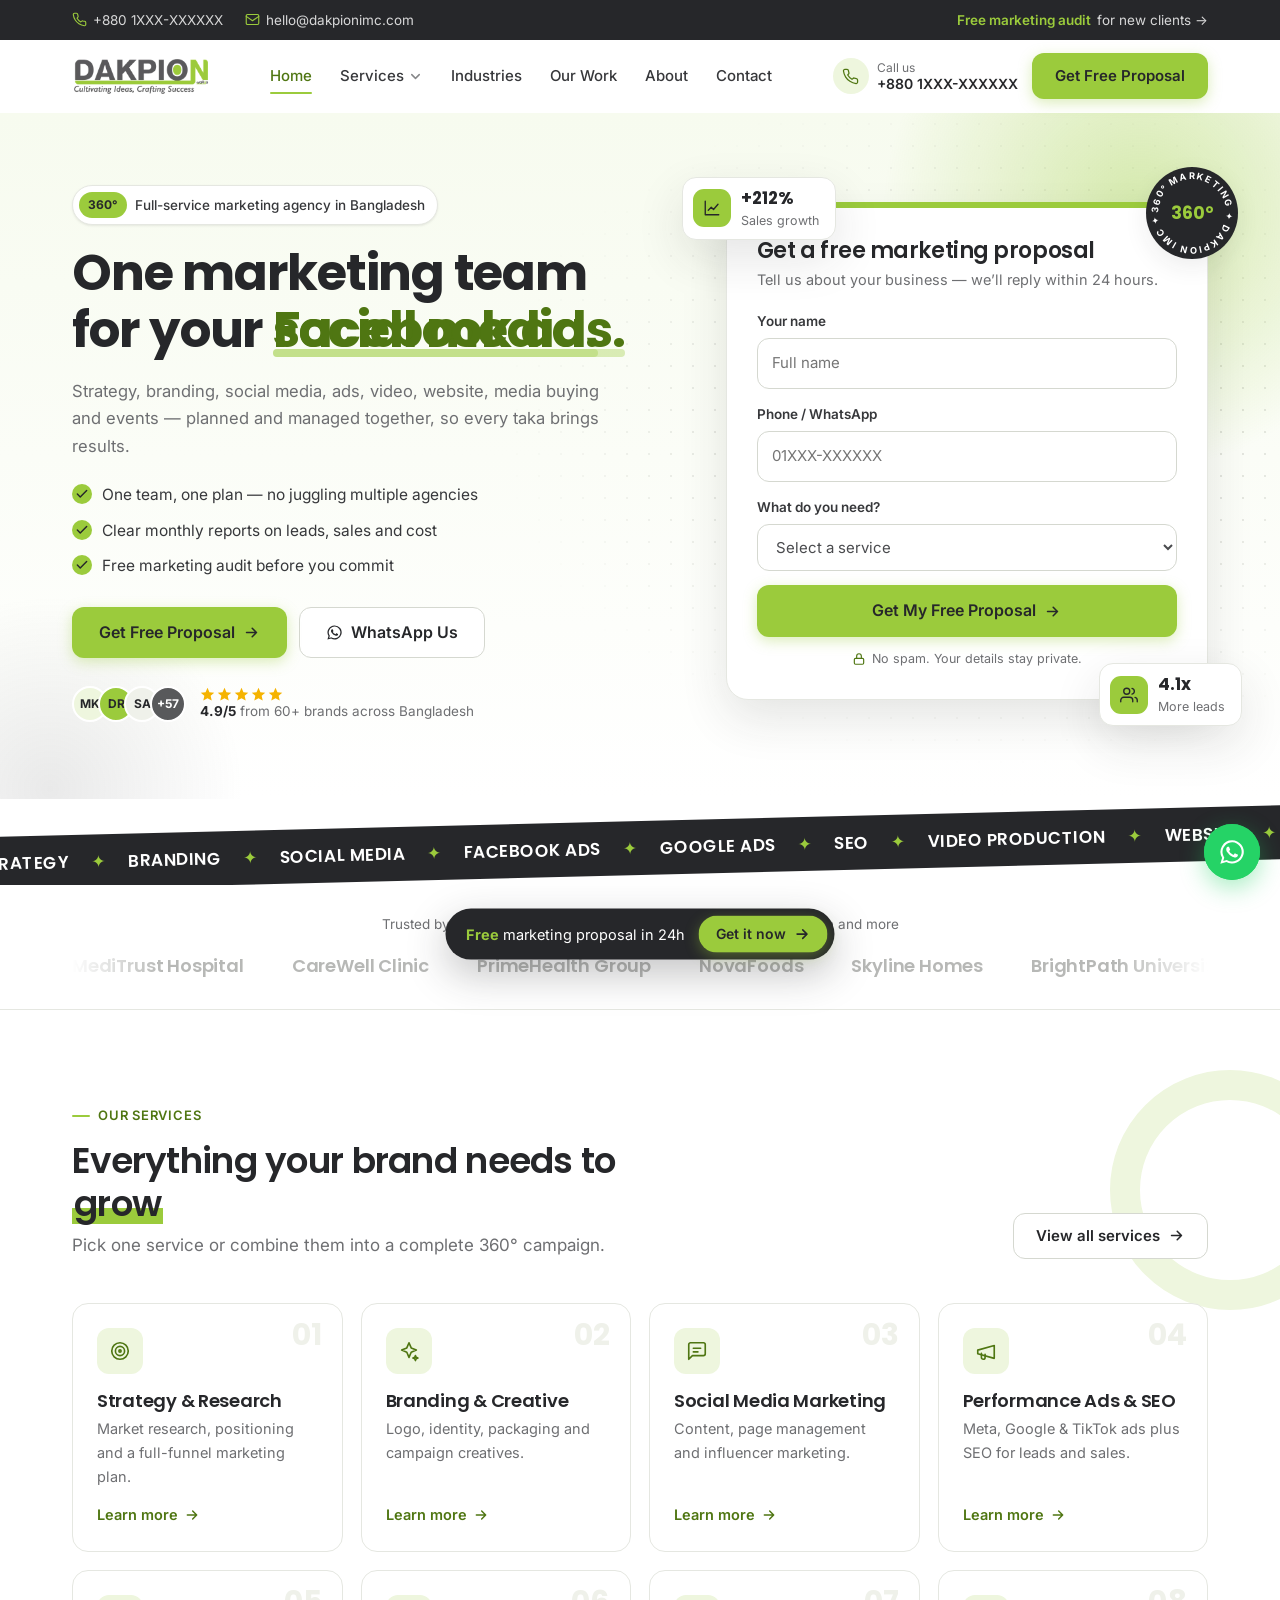
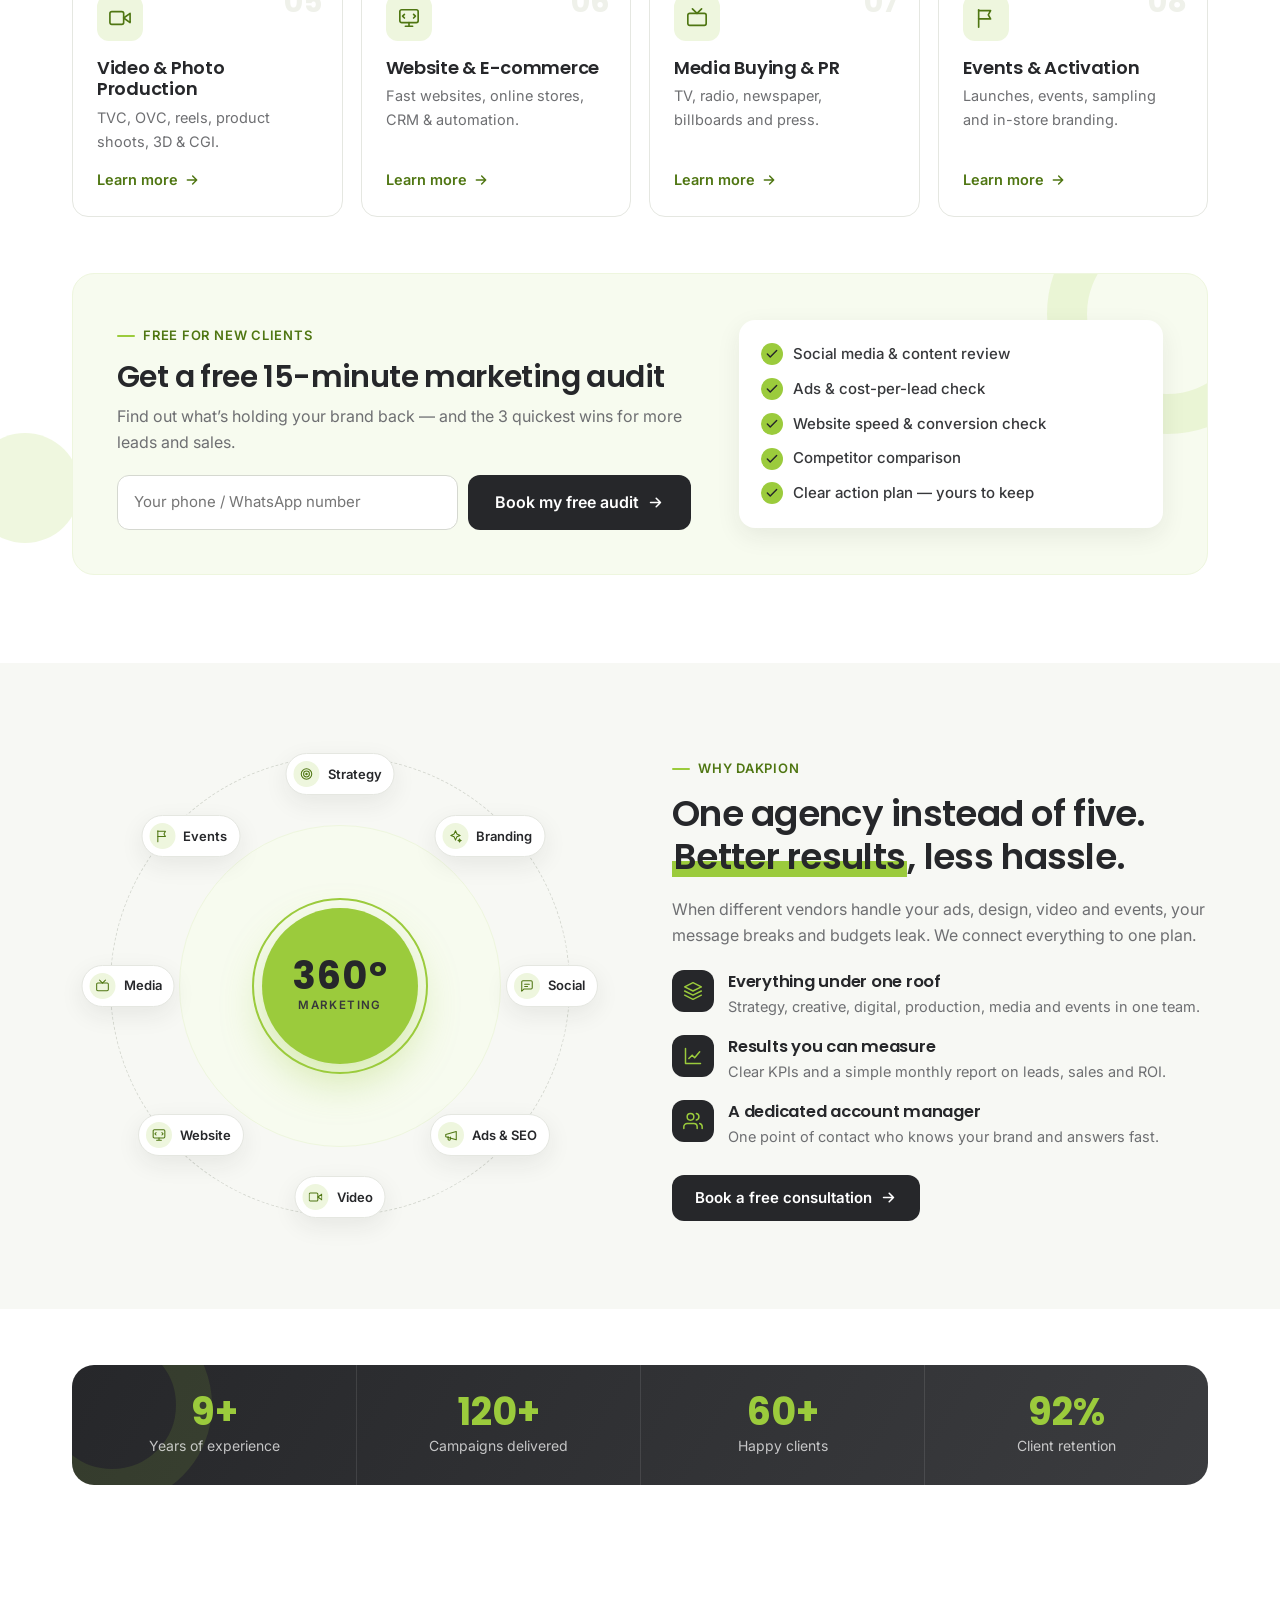
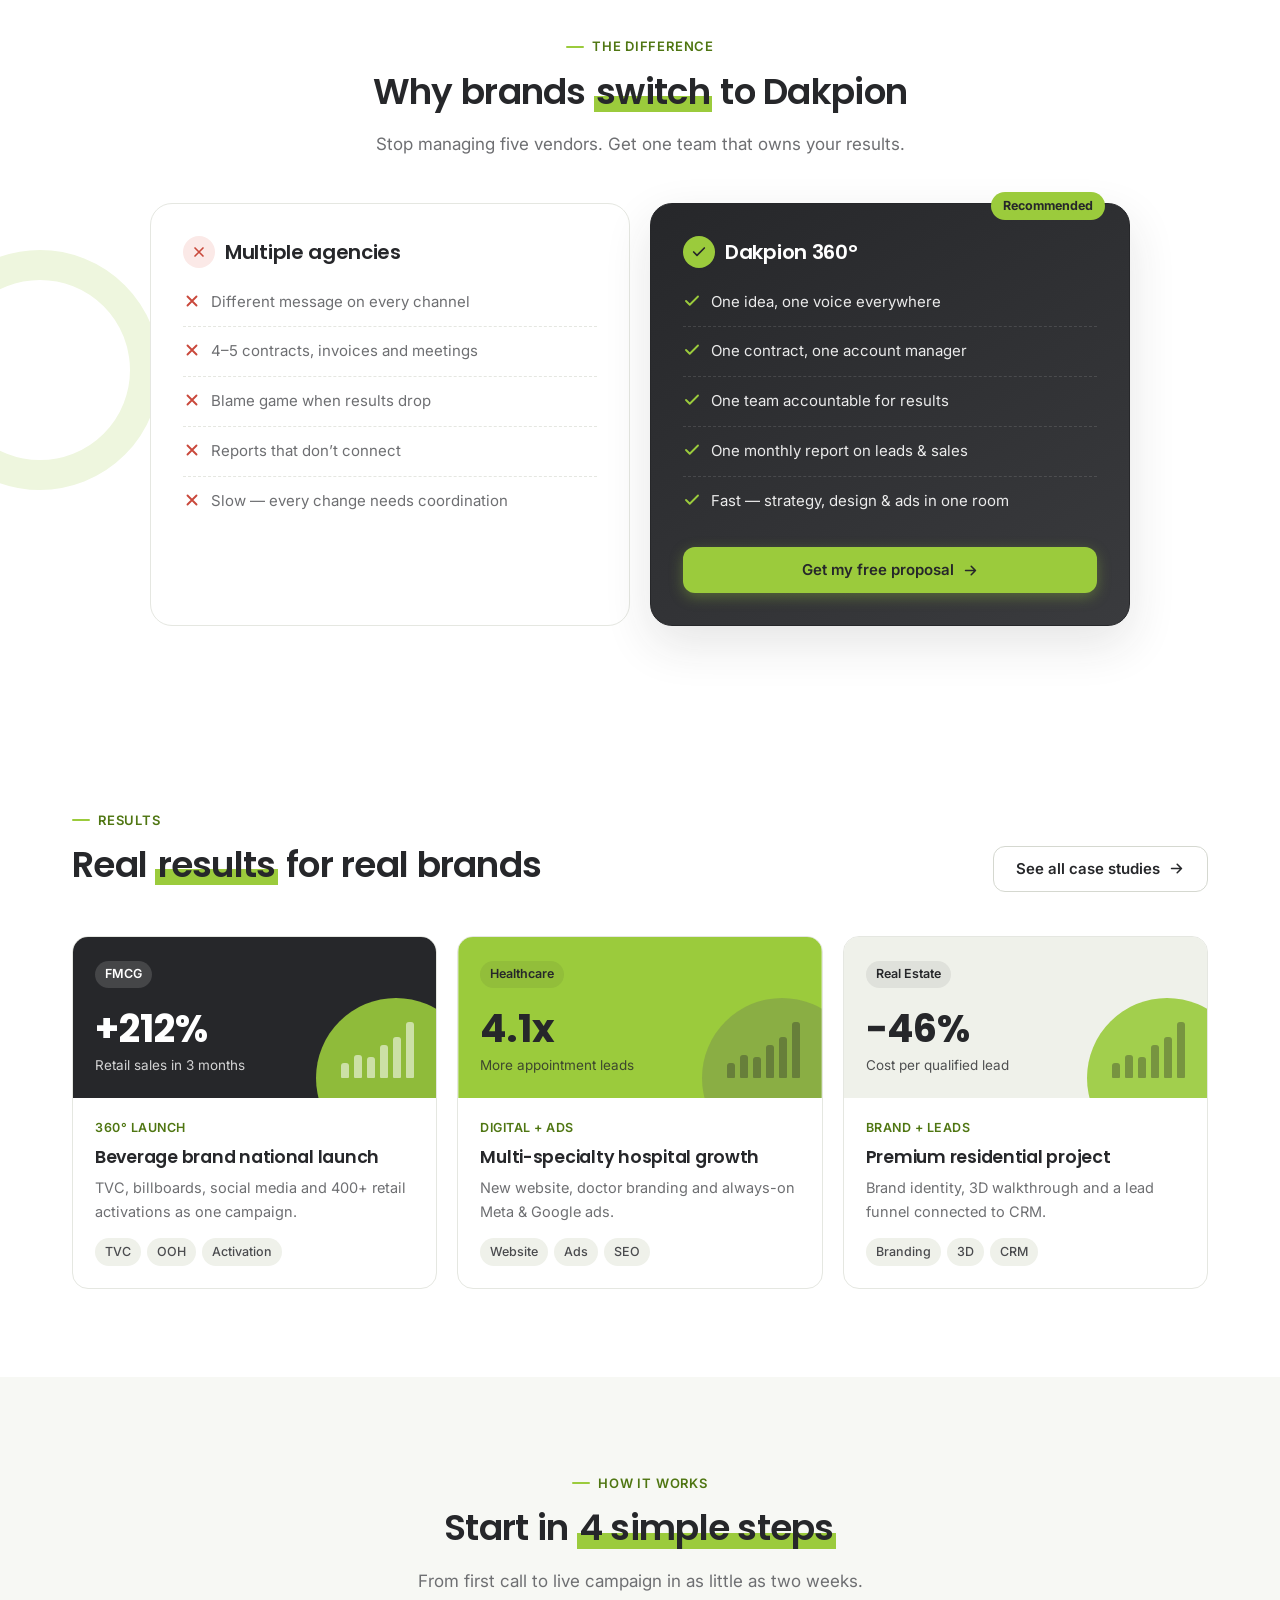
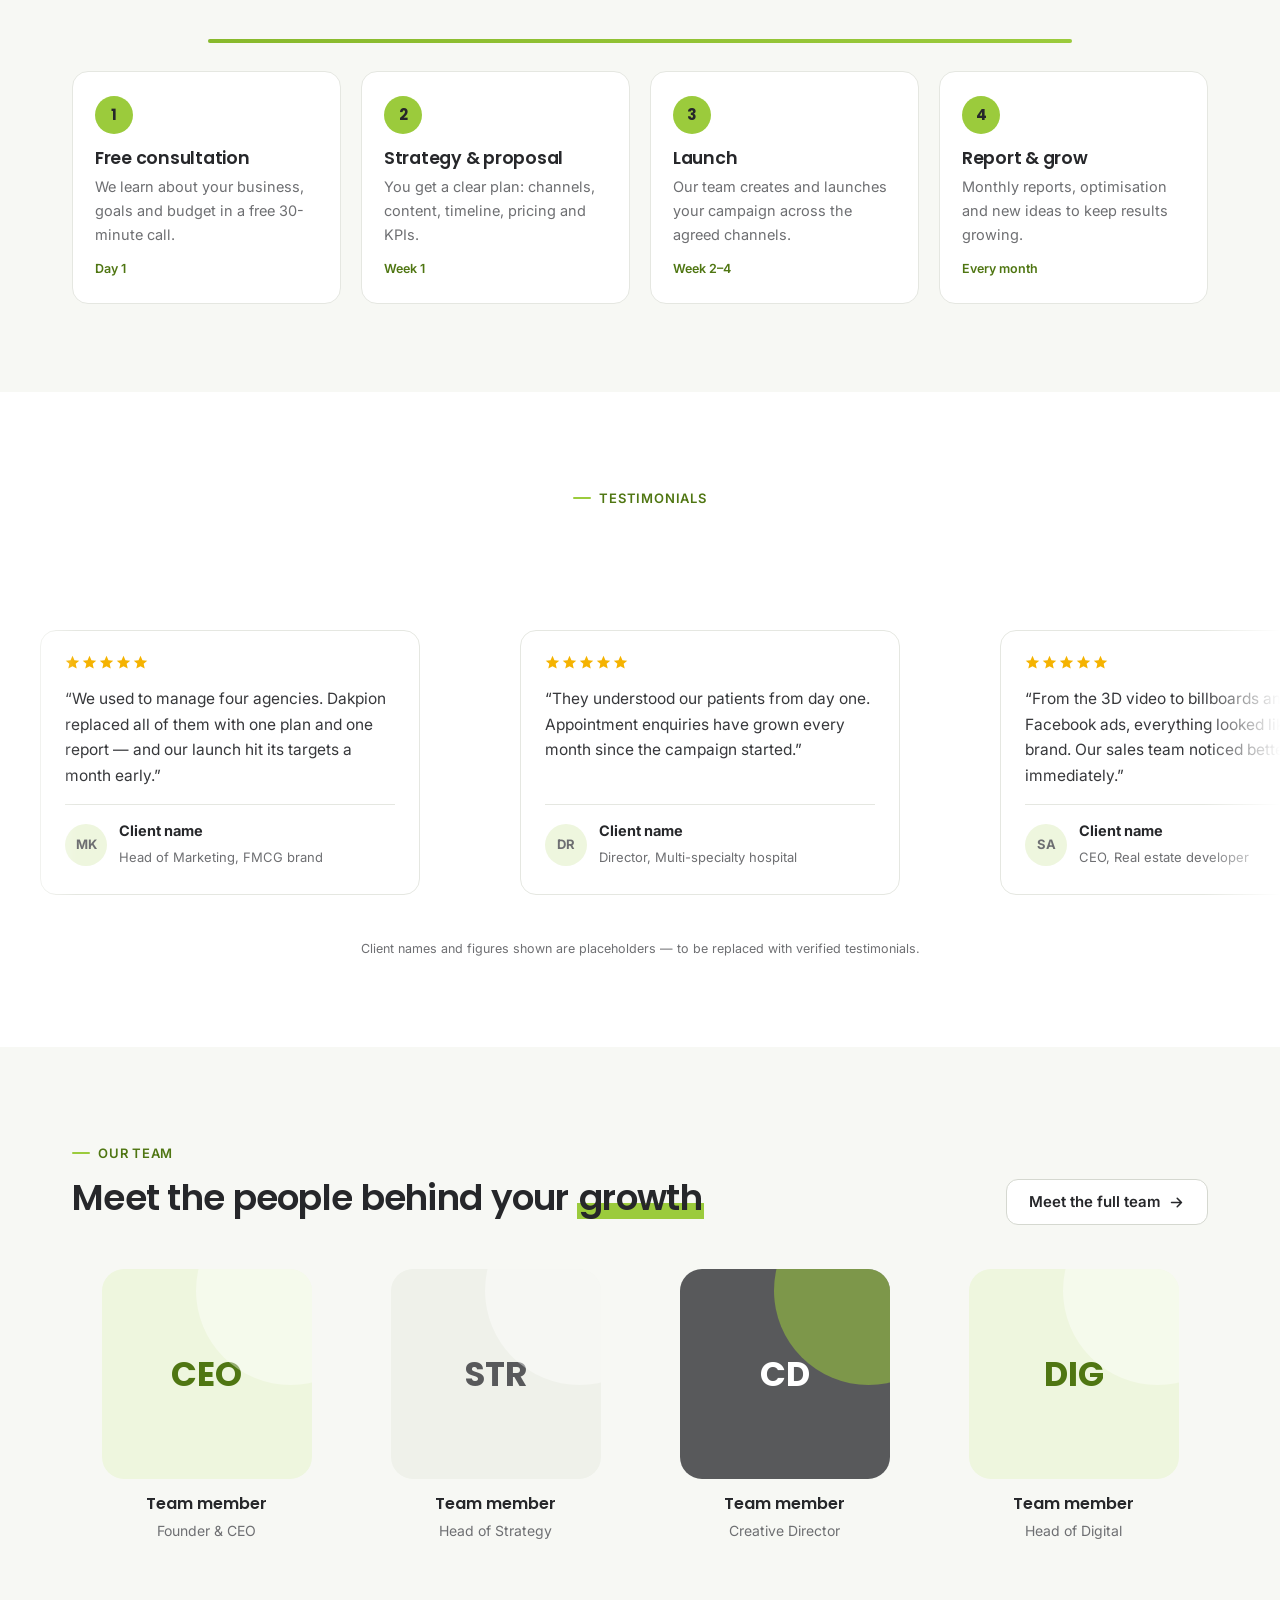
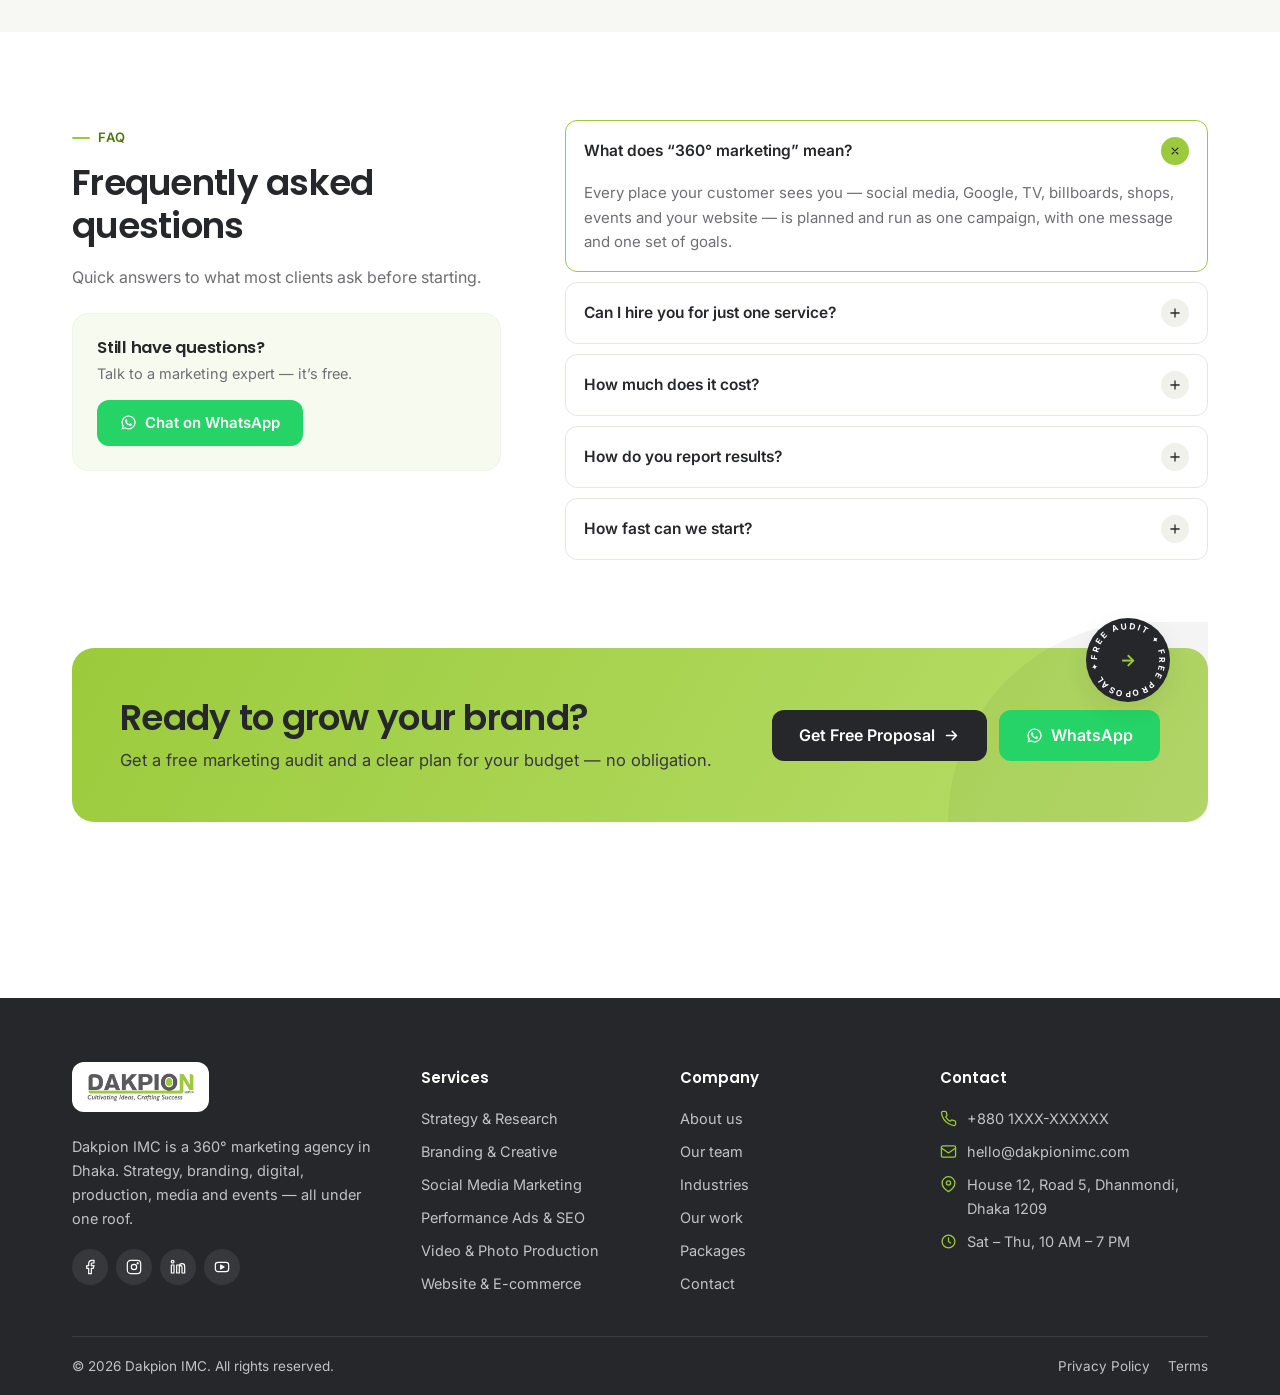
==== commit f872b8d5: "Add scroll-triggered animations and creative conversion sections Scroll-triggered motion (Intersecti" ====
--- a/index.html
+++ b/index.html
@@ -92,69 +92,91 @@
   </div>
 </section>
 
-<section class="section">
+<section class="section has-deco">
+  <span class="deco deco--ring" style="right:-70px;top:60px" aria-hidden="true"></span>
+  <span class="deco deco--dot" style="left:-30px;bottom:120px" aria-hidden="true"></span>
   <div class="container">
     <div class="sec-head sec-head--row">
-      <div><span class="eyebrow">Our services</span><h2>Everything your brand needs to grow</h2><p style="color:var(--g-500);margin:0">Pick one service or combine them into a complete 360° campaign.</p></div>
+      <div><span class="eyebrow">Our services</span><h2>Everything your brand needs to <span class="mark">grow</span></h2><p style="color:var(--g-500);margin:0">Pick one service or combine them into a complete 360° campaign.</p></div>
       <a href="services.html" class="btn btn--outline">View all services <svg class="icon" aria-hidden="true"><use href="assets/icons/sprite.svg#i-arrow"/></svg></a>
     </div>
     <div class="grid-4">
-      <a class="card svc-card reveal" href="services.html#strategy">
+      <a class="card svc-card reveal-pop" href="services.html#strategy">
         <span class="num">01</span>
         <span class="ci"><svg class="icon" aria-hidden="true"><use href="assets/icons/sprite.svg#i-target"/></svg></span>
         <h3>Strategy &amp; Research</h3>
         <p>Market research, positioning and a full-funnel marketing plan.</p>
         <span class="link">Learn more <svg class="icon" aria-hidden="true"><use href="assets/icons/sprite.svg#i-arrow"/></svg></span>
       </a>
-      <a class="card svc-card reveal" href="services.html#branding" style="--d:0.06s">
+      <a class="card svc-card reveal-pop" href="services.html#branding" style="--d:0.06s">
         <span class="num">02</span>
         <span class="ci"><svg class="icon" aria-hidden="true"><use href="assets/icons/sprite.svg#i-brand"/></svg></span>
         <h3>Branding &amp; Creative</h3>
         <p>Logo, identity, packaging and campaign creatives.</p>
         <span class="link">Learn more <svg class="icon" aria-hidden="true"><use href="assets/icons/sprite.svg#i-arrow"/></svg></span>
       </a>
-      <a class="card svc-card reveal" href="services.html#digital" style="--d:0.12s">
+      <a class="card svc-card reveal-pop" href="services.html#digital" style="--d:0.12s">
         <span class="num">03</span>
         <span class="ci"><svg class="icon" aria-hidden="true"><use href="assets/icons/sprite.svg#i-social"/></svg></span>
         <h3>Social Media Marketing</h3>
         <p>Content, page management and influencer marketing.</p>
         <span class="link">Learn more <svg class="icon" aria-hidden="true"><use href="assets/icons/sprite.svg#i-arrow"/></svg></span>
       </a>
-      <a class="card svc-card reveal" href="services.html#performance" style="--d:0.18s">
+      <a class="card svc-card reveal-pop" href="services.html#performance" style="--d:0.18s">
         <span class="num">04</span>
         <span class="ci"><svg class="icon" aria-hidden="true"><use href="assets/icons/sprite.svg#i-ads"/></svg></span>
         <h3>Performance Ads &amp; SEO</h3>
         <p>Meta, Google &amp; TikTok ads plus SEO for leads and sales.</p>
         <span class="link">Learn more <svg class="icon" aria-hidden="true"><use href="assets/icons/sprite.svg#i-arrow"/></svg></span>
       </a>
-      <a class="card svc-card reveal" href="services.html#production">
+      <a class="card svc-card reveal-pop" href="services.html#production">
         <span class="num">05</span>
         <span class="ci"><svg class="icon" aria-hidden="true"><use href="assets/icons/sprite.svg#i-video"/></svg></span>
         <h3>Video &amp; Photo Production</h3>
         <p>TVC, OVC, reels, product shoots, 3D &amp; CGI.</p>
         <span class="link">Learn more <svg class="icon" aria-hidden="true"><use href="assets/icons/sprite.svg#i-arrow"/></svg></span>
       </a>
-      <a class="card svc-card reveal" href="services.html#tech" style="--d:0.06s">
+      <a class="card svc-card reveal-pop" href="services.html#tech" style="--d:0.06s">
         <span class="num">06</span>
         <span class="ci"><svg class="icon" aria-hidden="true"><use href="assets/icons/sprite.svg#i-web"/></svg></span>
         <h3>Website &amp; E-commerce</h3>
         <p>Fast websites, online stores, CRM &amp; automation.</p>
         <span class="link">Learn more <svg class="icon" aria-hidden="true"><use href="assets/icons/sprite.svg#i-arrow"/></svg></span>
       </a>
-      <a class="card svc-card reveal" href="services.html#atl" style="--d:0.12s">
+      <a class="card svc-card reveal-pop" href="services.html#atl" style="--d:0.12s">
         <span class="num">07</span>
         <span class="ci"><svg class="icon" aria-hidden="true"><use href="assets/icons/sprite.svg#i-tv"/></svg></span>
         <h3>Media Buying &amp; PR</h3>
         <p>TV, radio, newspaper, billboards and press.</p>
         <span class="link">Learn more <svg class="icon" aria-hidden="true"><use href="assets/icons/sprite.svg#i-arrow"/></svg></span>
       </a>
-      <a class="card svc-card reveal" href="services.html#btl" style="--d:0.18s">
+      <a class="card svc-card reveal-pop" href="services.html#btl" style="--d:0.18s">
         <span class="num">08</span>
         <span class="ci"><svg class="icon" aria-hidden="true"><use href="assets/icons/sprite.svg#i-flag"/></svg></span>
         <h3>Events &amp; Activation</h3>
         <p>Launches, events, sampling and in-store branding.</p>
         <span class="link">Learn more <svg class="icon" aria-hidden="true"><use href="assets/icons/sprite.svg#i-arrow"/></svg></span>
       </a>
+    </div>
+    <div class="audit reveal-s">
+      <div>
+        <span class="eyebrow">Free for new clients</span>
+        <h2>Get a free 15-minute marketing audit</h2>
+        <p>Find out what’s holding your brand back — and the 3 quickest wins for more leads and sales.</p>
+        <form class="audit-form" data-form novalidate>
+          <label class="sr-only" for="a-phone">Phone / WhatsApp</label>
+          <input id="a-phone" name="phone" type="tel" required autocomplete="tel" placeholder="Your phone / WhatsApp number">
+          <button class="btn btn--dark btn--lg" type="submit">Book my free audit <svg class="icon" aria-hidden="true"><use href="assets/icons/sprite.svg#i-arrow"/></svg></button>
+        </form>
+        <div class="form-success" role="status"><div class="ok"><svg class="icon" aria-hidden="true"><use href="assets/icons/sprite.svg#i-check"/></svg></div><h3>Booked!</h3><p>We’ll call you within 24 hours to schedule your audit.</p></div>
+      </div>
+      <ul class="audit-list">
+        <li style="--k:0"><svg class="icon" aria-hidden="true"><use href="assets/icons/sprite.svg#i-check"/></svg>Social media &amp; content review</li>
+        <li style="--k:1"><svg class="icon" aria-hidden="true"><use href="assets/icons/sprite.svg#i-check"/></svg>Ads &amp; cost-per-lead check</li>
+        <li style="--k:2"><svg class="icon" aria-hidden="true"><use href="assets/icons/sprite.svg#i-check"/></svg>Website speed &amp; conversion check</li>
+        <li style="--k:3"><svg class="icon" aria-hidden="true"><use href="assets/icons/sprite.svg#i-check"/></svg>Competitor comparison</li>
+        <li style="--k:4"><svg class="icon" aria-hidden="true"><use href="assets/icons/sprite.svg#i-check"/></svg>Clear action plan — yours to keep</li>
+      </ul>
     </div>
   </div>
 </section>
@@ -168,7 +190,7 @@
     </div>
     <div class="reveal-r">
       <span class="eyebrow">Why Dakpion</span>
-      <h2>One agency instead of five. Better results, less hassle.</h2>
+      <h2>One agency instead of five. <span class="mark">Better results</span>, less hassle.</h2>
       <p style="color:var(--g-500)">When different vendors handle your ads, design, video and events, your message breaks and budgets leak. We connect everything to one plan.</p>
       <div class="benefits">
         <div class="benefit"><span class="bi"><svg class="icon" aria-hidden="true"><use href="assets/icons/sprite.svg#i-layers"/></svg></span><div><h4>Everything under one roof</h4><p>Strategy, creative, digital, production, media and events in one team.</p></div></div>
@@ -191,23 +213,42 @@
   </div>
 </section>
 
+<section class="section has-deco">
+  <span class="deco deco--ring" style="left:-80px;top:40%" aria-hidden="true"></span>
+  <div class="container">
+    <div class="sec-head center"><span class="eyebrow">The difference</span><h2>Why brands <span class="mark">switch</span> to Dakpion</h2><p>Stop managing five vendors. Get one team that owns your results.</p></div>
+    <div class="compare">
+      <div class="cmp">
+        <h3><span class="cx"><svg class="icon" aria-hidden="true"><use href="assets/icons/sprite.svg#i-x"/></svg></span>Multiple agencies</h3>
+        <ul><li style="--k:0"><svg class="icon" aria-hidden="true"><use href="assets/icons/sprite.svg#i-x"/></svg>Different message on every channel</li><li style="--k:1"><svg class="icon" aria-hidden="true"><use href="assets/icons/sprite.svg#i-x"/></svg>4–5 contracts, invoices and meetings</li><li style="--k:2"><svg class="icon" aria-hidden="true"><use href="assets/icons/sprite.svg#i-x"/></svg>Blame game when results drop</li><li style="--k:3"><svg class="icon" aria-hidden="true"><use href="assets/icons/sprite.svg#i-x"/></svg>Reports that don’t connect</li><li style="--k:4"><svg class="icon" aria-hidden="true"><use href="assets/icons/sprite.svg#i-x"/></svg>Slow — every change needs coordination</li></ul>
+      </div>
+      <div class="cmp cmp--us">
+        <span class="cmp-badge">Recommended</span>
+        <h3><span class="cx"><svg class="icon" aria-hidden="true"><use href="assets/icons/sprite.svg#i-check"/></svg></span>Dakpion 360°</h3>
+        <ul><li style="--k:0"><svg class="icon" aria-hidden="true"><use href="assets/icons/sprite.svg#i-check"/></svg>One idea, one voice everywhere</li><li style="--k:1"><svg class="icon" aria-hidden="true"><use href="assets/icons/sprite.svg#i-check"/></svg>One contract, one account manager</li><li style="--k:2"><svg class="icon" aria-hidden="true"><use href="assets/icons/sprite.svg#i-check"/></svg>One team accountable for results</li><li style="--k:3"><svg class="icon" aria-hidden="true"><use href="assets/icons/sprite.svg#i-check"/></svg>One monthly report on leads &amp; sales</li><li style="--k:4"><svg class="icon" aria-hidden="true"><use href="assets/icons/sprite.svg#i-check"/></svg>Fast — strategy, design &amp; ads in one room</li></ul>
+        <a href="#quote" class="btn btn--primary btn--block btn--shine">Get my free proposal <svg class="icon" aria-hidden="true"><use href="assets/icons/sprite.svg#i-arrow"/></svg></a>
+      </div>
+    </div>
+  </div>
+</section>
+
 <section class="section">
   <div class="container">
     <div class="sec-head sec-head--row">
-      <div><span class="eyebrow">Results</span><h2>Real results for real brands</h2></div>
+      <div><span class="eyebrow">Results</span><h2>Real <span class="mark">results</span> for real brands</h2></div>
       <a href="portfolio.html" class="btn btn--outline">See all case studies <svg class="icon" aria-hidden="true"><use href="assets/icons/sprite.svg#i-arrow"/></svg></a>
     </div>
     <div class="grid-3">
       <article class="case reveal" data-cat="integrated activation">
-        <div class="case-top "><span class="ind">FMCG</span><b>+212%</b><small>Retail sales in 3 months</small></div>
+        <div class="case-top "><span class="ind">FMCG</span><b>+212%</b><small>Retail sales in 3 months</small><span class="bars" aria-hidden="true"><i style="--h:28%;--k:0"></i><i style="--h:42%;--k:1"></i><i style="--h:38%;--k:2"></i><i style="--h:60%;--k:3"></i><i style="--h:74%;--k:4"></i><i style="--h:100%;--k:5"></i></span></div>
         <div class="case-body"><span class="m">360° Launch</span><h3>Beverage brand national launch</h3><p>TVC, billboards, social media and 400+ retail activations as one campaign.</p><div class="tags"><span class="tag">TVC</span><span class="tag">OOH</span><span class="tag">Activation</span></div></div>
       </article>
       <article class="case reveal" data-cat="digital performance" style="--d:0.06s">
-        <div class="case-top alt"><span class="ind">Healthcare</span><b>4.1x</b><small>More appointment leads</small></div>
+        <div class="case-top alt"><span class="ind">Healthcare</span><b>4.1x</b><small>More appointment leads</small><span class="bars" aria-hidden="true"><i style="--h:28%;--k:0"></i><i style="--h:42%;--k:1"></i><i style="--h:38%;--k:2"></i><i style="--h:60%;--k:3"></i><i style="--h:74%;--k:4"></i><i style="--h:100%;--k:5"></i></span></div>
         <div class="case-body"><span class="m">Digital + Ads</span><h3>Multi-specialty hospital growth</h3><p>New website, doctor branding and always-on Meta &amp; Google ads.</p><div class="tags"><span class="tag">Website</span><span class="tag">Ads</span><span class="tag">SEO</span></div></div>
       </article>
       <article class="case reveal" data-cat="branding production" style="--d:0.12s">
-        <div class="case-top soft"><span class="ind">Real Estate</span><b>−46%</b><small>Cost per qualified lead</small></div>
+        <div class="case-top soft"><span class="ind">Real Estate</span><b>−46%</b><small>Cost per qualified lead</small><span class="bars" aria-hidden="true"><i style="--h:28%;--k:0"></i><i style="--h:42%;--k:1"></i><i style="--h:38%;--k:2"></i><i style="--h:60%;--k:3"></i><i style="--h:74%;--k:4"></i><i style="--h:100%;--k:5"></i></span></div>
         <div class="case-body"><span class="m">Brand + Leads</span><h3>Premium residential project</h3><p>Brand identity, 3D walkthrough and a lead funnel connected to CRM.</p><div class="tags"><span class="tag">Branding</span><span class="tag">3D</span><span class="tag">CRM</span></div></div>
       </article>
     </div>
@@ -216,14 +257,15 @@
 
 <section class="section section--paper">
   <div class="container">
-    <div class="sec-head center"><span class="eyebrow">How it works</span><h2>Start in 4 simple steps</h2><p>From first call to live campaign in as little as two weeks.</p></div>
+    <div class="sec-head center"><span class="eyebrow">How it works</span><h2>Start in <span class="mark">4 simple steps</span></h2><p>From first call to live campaign in as little as two weeks.</p></div>
+    <div class="track" aria-hidden="true"><i></i></div>
     <div class="steps"><div class="step reveal"><span class="n">1</span><h3>Free consultation</h3><p>We learn about your business, goals and budget in a free 30-minute call.</p><span class="when">Day 1</span></div><div class="step reveal" style="--d:0.06s"><span class="n">2</span><h3>Strategy &amp; proposal</h3><p>You get a clear plan: channels, content, timeline, pricing and KPIs.</p><span class="when">Week 1</span></div><div class="step reveal" style="--d:0.12s"><span class="n">3</span><h3>Launch</h3><p>Our team creates and launches your campaign across the agreed channels.</p><span class="when">Week 2–4</span></div><div class="step reveal" style="--d:0.18s"><span class="n">4</span><h3>Report &amp; grow</h3><p>Monthly reports, optimisation and new ideas to keep results growing.</p><span class="when">Every month</span></div></div>
   </div>
 </section>
 
 <section class="section">
   <div class="container">
-    <div class="sec-head center"><span class="eyebrow">Testimonials</span><h2>What our clients say</h2></div>
+    <div class="sec-head center"><span class="eyebrow">Testimonials</span><h2>What our <span class="mark">clients</span> say</h2></div>
   </div>
   <div class="tm reveal"><div class="tm-track"><figure class="quote"><span class="stars" aria-label="5 out of 5 stars"><svg class="icon" aria-hidden="true"><use href="assets/icons/sprite.svg#i-star"/></svg><svg class="icon" aria-hidden="true"><use href="assets/icons/sprite.svg#i-star"/></svg><svg class="icon" aria-hidden="true"><use href="assets/icons/sprite.svg#i-star"/></svg><svg class="icon" aria-hidden="true"><use href="assets/icons/sprite.svg#i-star"/></svg><svg class="icon" aria-hidden="true"><use href="assets/icons/sprite.svg#i-star"/></svg></span><blockquote>“We used to manage four agencies. Dakpion replaced all of them with one plan and one report — and our launch hit its targets a month early.”</blockquote><figcaption class="by"><span class="av">MK</span><div><b>Client name</b><span>Head of Marketing, FMCG brand</span></div></figcaption></figure><figure class="quote"><span class="stars" aria-label="5 out of 5 stars"><svg class="icon" aria-hidden="true"><use href="assets/icons/sprite.svg#i-star"/></svg><svg class="icon" aria-hidden="true"><use href="assets/icons/sprite.svg#i-star"/></svg><svg class="icon" aria-hidden="true"><use href="assets/icons/sprite.svg#i-star"/></svg><svg class="icon" aria-hidden="true"><use href="assets/icons/sprite.svg#i-star"/></svg><svg class="icon" aria-hidden="true"><use href="assets/icons/sprite.svg#i-star"/></svg></span><blockquote>“They understood our patients from day one. Appointment enquiries have grown every month since the campaign started.”</blockquote><figcaption class="by"><span class="av">DR</span><div><b>Client name</b><span>Director, Multi-specialty hospital</span></div></figcaption></figure><figure class="quote"><span class="stars" aria-label="5 out of 5 stars"><svg class="icon" aria-hidden="true"><use href="assets/icons/sprite.svg#i-star"/></svg><svg class="icon" aria-hidden="true"><use href="assets/icons/sprite.svg#i-star"/></svg><svg class="icon" aria-hidden="true"><use href="assets/icons/sprite.svg#i-star"/></svg><svg class="icon" aria-hidden="true"><use href="assets/icons/sprite.svg#i-star"/></svg><svg class="icon" aria-hidden="true"><use href="assets/icons/sprite.svg#i-star"/></svg></span><blockquote>“From the 3D video to billboards and Facebook ads, everything looked like one brand. Our sales team noticed better leads immediately.”</blockquote><figcaption class="by"><span class="av">SA</span><div><b>Client name</b><span>CEO, Real estate developer</span></div></figcaption></figure><figure class="quote"><span class="stars" aria-label="5 out of 5 stars"><svg class="icon" aria-hidden="true"><use href="assets/icons/sprite.svg#i-star"/></svg><svg class="icon" aria-hidden="true"><use href="assets/icons/sprite.svg#i-star"/></svg><svg class="icon" aria-hidden="true"><use href="assets/icons/sprite.svg#i-star"/></svg><svg class="icon" aria-hidden="true"><use href="assets/icons/sprite.svg#i-star"/></svg><svg class="icon" aria-hidden="true"><use href="assets/icons/sprite.svg#i-star"/></svg></span><blockquote>“Their ad testing system changed our business. We finally know which ads make money — and we scale them with confidence.”</blockquote><figcaption class="by"><span class="av">NH</span><div><b>Client name</b><span>Founder, D2C fashion brand</span></div></figcaption></figure><figure class="quote"><span class="stars" aria-label="5 out of 5 stars"><svg class="icon" aria-hidden="true"><use href="assets/icons/sprite.svg#i-star"/></svg><svg class="icon" aria-hidden="true"><use href="assets/icons/sprite.svg#i-star"/></svg><svg class="icon" aria-hidden="true"><use href="assets/icons/sprite.svg#i-star"/></svg><svg class="icon" aria-hidden="true"><use href="assets/icons/sprite.svg#i-star"/></svg><svg class="icon" aria-hidden="true"><use href="assets/icons/sprite.svg#i-star"/></svg></span><blockquote>“Open days were packed and our counsellors had a CRM full of warm leads. Our best admission season so far.”</blockquote><figcaption class="by"><span class="av">TR</span><div><b>Client name</b><span>Registrar, Private university</span></div></figcaption></figure></div><div class="tm-track" aria-hidden="true"><figure class="quote"><span class="stars" aria-label="5 out of 5 stars"><svg class="icon" aria-hidden="true"><use href="assets/icons/sprite.svg#i-star"/></svg><svg class="icon" aria-hidden="true"><use href="assets/icons/sprite.svg#i-star"/></svg><svg class="icon" aria-hidden="true"><use href="assets/icons/sprite.svg#i-star"/></svg><svg class="icon" aria-hidden="true"><use href="assets/icons/sprite.svg#i-star"/></svg><svg class="icon" aria-hidden="true"><use href="assets/icons/sprite.svg#i-star"/></svg></span><blockquote>“We used to manage four agencies. Dakpion replaced all of them with one plan and one report — and our launch hit its targets a month early.”</blockquote><figcaption class="by"><span class="av">MK</span><div><b>Client name</b><span>Head of Marketing, FMCG brand</span></div></figcaption></figure><figure class="quote"><span class="stars" aria-label="5 out of 5 stars"><svg class="icon" aria-hidden="true"><use href="assets/icons/sprite.svg#i-star"/></svg><svg class="icon" aria-hidden="true"><use href="assets/icons/sprite.svg#i-star"/></svg><svg class="icon" aria-hidden="true"><use href="assets/icons/sprite.svg#i-star"/></svg><svg class="icon" aria-hidden="true"><use href="assets/icons/sprite.svg#i-star"/></svg><svg class="icon" aria-hidden="true"><use href="assets/icons/sprite.svg#i-star"/></svg></span><blockquote>“They understood our patients from day one. Appointment enquiries have grown every month since the campaign started.”</blockquote><figcaption class="by"><span class="av">DR</span><div><b>Client name</b><span>Director, Multi-specialty hospital</span></div></figcaption></figure><figure class="quote"><span class="stars" aria-label="5 out of 5 stars"><svg class="icon" aria-hidden="true"><use href="assets/icons/sprite.svg#i-star"/></svg><svg class="icon" aria-hidden="true"><use href="assets/icons/sprite.svg#i-star"/></svg><svg class="icon" aria-hidden="true"><use href="assets/icons/sprite.svg#i-star"/></svg><svg class="icon" aria-hidden="true"><use href="assets/icons/sprite.svg#i-star"/></svg><svg class="icon" aria-hidden="true"><use href="assets/icons/sprite.svg#i-star"/></svg></span><blockquote>“From the 3D video to billboards and Facebook ads, everything looked like one brand. Our sales team noticed better leads immediately.”</blockquote><figcaption class="by"><span class="av">SA</span><div><b>Client name</b><span>CEO, Real estate developer</span></div></figcaption></figure><figure class="quote"><span class="stars" aria-label="5 out of 5 stars"><svg class="icon" aria-hidden="true"><use href="assets/icons/sprite.svg#i-star"/></svg><svg class="icon" aria-hidden="true"><use href="assets/icons/sprite.svg#i-star"/></svg><svg class="icon" aria-hidden="true"><use href="assets/icons/sprite.svg#i-star"/></svg><svg class="icon" aria-hidden="true"><use href="assets/icons/sprite.svg#i-star"/></svg><svg class="icon" aria-hidden="true"><use href="assets/icons/sprite.svg#i-star"/></svg></span><blockquote>“Their ad testing system changed our business. We finally know which ads make money — and we scale them with confidence.”</blockquote><figcaption class="by"><span class="av">NH</span><div><b>Client name</b><span>Founder, D2C fashion brand</span></div></figcaption></figure><figure class="quote"><span class="stars" aria-label="5 out of 5 stars"><svg class="icon" aria-hidden="true"><use href="assets/icons/sprite.svg#i-star"/></svg><svg class="icon" aria-hidden="true"><use href="assets/icons/sprite.svg#i-star"/></svg><svg class="icon" aria-hidden="true"><use href="assets/icons/sprite.svg#i-star"/></svg><svg class="icon" aria-hidden="true"><use href="assets/icons/sprite.svg#i-star"/></svg><svg class="icon" aria-hidden="true"><use href="assets/icons/sprite.svg#i-star"/></svg></span><blockquote>“Open days were packed and our counsellors had a CRM full of warm leads. Our best admission season so far.”</blockquote><figcaption class="by"><span class="av">TR</span><div><b>Client name</b><span>Registrar, Private university</span></div></figcaption></figure></div></div>
   <div class="container">
@@ -234,7 +276,7 @@
 <section class="section section--paper">
   <div class="container">
     <div class="sec-head sec-head--row">
-      <div><span class="eyebrow">Our team</span><h2>Meet the people behind your growth</h2></div>
+      <div><span class="eyebrow">Our team</span><h2>Meet the people behind your <span class="mark">growth</span></h2></div>
       <a href="about.html#team" class="btn btn--outline">Meet the full team <svg class="icon" aria-hidden="true"><use href="assets/icons/sprite.svg#i-arrow"/></svg></a>
     </div>
     <div class="team"><div class="member reveal"><div class="ph">CEO<!-- <img src="assets/images/team/name.webp" alt="Name"> --></div><b>Team member</b><span>Founder &amp; CEO</span></div><div class="member reveal" style="--d:0.06s"><div class="ph">STR<!-- <img src="assets/images/team/name.webp" alt="Name"> --></div><b>Team member</b><span>Head of Strategy</span></div><div class="member reveal" style="--d:0.12s"><div class="ph">CD<!-- <img src="assets/images/team/name.webp" alt="Name"> --></div><b>Team member</b><span>Creative Director</span></div><div class="member reveal" style="--d:0.18s"><div class="ph">DIG<!-- <img src="assets/images/team/name.webp" alt="Name"> --></div><b>Team member</b><span>Head of Digital</span></div></div>
@@ -306,6 +348,7 @@
   </div>
 </footer>
 <a class="wa-float" href="https://wa.me/8801XXXXXXXXX" target="_blank" rel="noopener" aria-label="Chat on WhatsApp"><svg class="icon" aria-hidden="true"><use href="assets/icons/sprite.svg#i-wa"/></svg></a>
+<a class="sticky-cta" href="contact.html"><span><b>Free</b> marketing proposal in 24h</span><span class="btn btn--primary btn--sm">Get it now <svg class="icon" aria-hidden="true"><use href="assets/icons/sprite.svg#i-arrow"/></svg></span></a>
 <div class="mobile-bar"><a class="btn btn--outline" href="tel:+8801XXXXXXXXX"><svg class="icon" aria-hidden="true"><use href="assets/icons/sprite.svg#i-phone"/></svg> Call now</a><a class="btn btn--primary" href="contact.html">Free Proposal</a></div>
 <!-- /@footer -->
 
--- a/assets/css/style.css
+++ b/assets/css/style.css
@@ -402,8 +402,7 @@
 .mobile-bar { display:none; }
 
 /* ── Reveal ──────────────────────────────────────── */
-.js .reveal { opacity:0; transform:translateY(18px); transition:opacity .55s var(--ease), transform .55s var(--ease); transition-delay:var(--d, 0s); }
-.js .reveal.in { opacity:1; transform:none; }
+
 
 /* ── Visual & motion layer (CSS-only, transform/opacity) ── */
 .progress { position:fixed; top:0; left:0; right:0; height:3px; background:var(--lime); transform-origin:left; transform:scaleX(0); z-index:200; pointer-events:none; animation:grow linear both; animation-timeline:scroll(root); }
@@ -507,12 +506,100 @@
 .wa-float { isolation:isolate; }
 .wa-float::before { content:''; position:absolute; inset:0; border-radius:50%; background:#25D366; z-index:-1; animation:pulse 2.2s ease-out infinite; }
 
-/* Reveal variants */
-.js .reveal-l, .js .reveal-r, .js .reveal-s { opacity:0; transition:opacity .6s var(--ease), transform .6s var(--ease); transition-delay:var(--d, 0s); }
-.js .reveal-l { transform:translateX(-28px); }
-.js .reveal-r { transform:translateX(28px); }
-.js .reveal-s { transform:scale(.95); }
-.js .reveal-l.in, .js .reveal-r.in, .js .reveal-s.in { opacity:1; transform:none; }
+
+
+/* ── Scroll-triggered animations ─────────────────────
+   Reveals use keyframes with `backwards` fill so hover transitions on
+   cards stay instant once the entrance has played. */
+.js .reveal, .js .reveal-l, .js .reveal-r, .js .reveal-s, .js .reveal-pop { opacity:0; }
+.js .reveal.in   { opacity:1; animation:in-up .7s var(--ease) var(--d, 0s) backwards; }
+.js .reveal-l.in { opacity:1; animation:in-left .8s var(--ease) var(--d, 0s) backwards; }
+.js .reveal-r.in { opacity:1; animation:in-right .8s var(--ease) var(--d, 0s) backwards; }
+.js .reveal-s.in { opacity:1; animation:in-scale .8s var(--ease) var(--d, 0s) backwards; }
+.js .reveal-pop.in { opacity:1; animation:in-pop .75s cubic-bezier(.34,1.45,.64,1) var(--d, 0s) backwards; }
+@keyframes in-up    { from { opacity:0; transform:translateY(26px); } }
+@keyframes in-left  { from { opacity:0; transform:translateX(-40px); } }
+@keyframes in-right { from { opacity:0; transform:translateX(40px); } }
+@keyframes in-scale { from { opacity:0; transform:scale(.94); } }
+@keyframes in-pop   { from { opacity:0; transform:translateY(40px) scale(.92) rotate(-2deg); } }
+
+/* Word-by-word headings (split by JS) */
+.words .w { display:inline-block; overflow:hidden; vertical-align:top; padding-bottom:.1em; margin-bottom:-.1em; }
+.words .w > span { display:inline-block; transform:translateY(110%); transition:transform .75s var(--ease); transition-delay:calc(var(--i) * 45ms); }
+.words.in .w > span { transform:none; }
+
+/* Marker highlight sweeps in behind key words */
+.mark { background:linear-gradient(var(--lime), var(--lime)) no-repeat 0 88% / 0% 32%; transition:background-size .9s var(--ease) .45s; padding:0 .06em; border-radius:3px; }
+.in .mark, .mark.in, .no-split .mark { background-size:100% 32%; }
+.cta .mark, .cmp--us .mark { background-image:linear-gradient(rgba(255,255,255,.5), rgba(255,255,255,.5)); }
+
+/* Case studies: wipe + growing bars */
+.js .case .case-top { clip-path:inset(0 100% 0 0); transition:clip-path .9s var(--ease) calc(var(--d, 0s) + .1s); }
+.case.in .case-top { clip-path:inset(0 0 0 0); }
+.bars { position:absolute; right:22px; bottom:20px; z-index:1; display:flex; align-items:flex-end; gap:5px; height:56px; }
+.bars i { width:8px; height:var(--h); border-radius:3px 3px 1px 1px; background:currentColor; opacity:.55; transform:scaleY(0); transform-origin:bottom; transition:transform .6s var(--ease); transition-delay:calc(var(--k) * 80ms + .5s); }
+.case.in .bars i { transform:none; }
+.case-top.alt .bars i, .case-top.soft .bars i { background:var(--g-900); opacity:.35; }
+
+/* Process track */
+.track { position:relative; height:4px; margin:0 12% 28px; border-radius:4px; background:var(--line); overflow:hidden; }
+.track i { position:absolute; inset:0; background:linear-gradient(90deg, var(--lime-600), var(--lime)); transform:scaleX(0); transform-origin:left; transition:transform 1.6s var(--ease) .2s; }
+.track.in i { transform:none; }
+
+/* Audit strip (mid-page conversion) */
+.audit { position:relative; overflow:hidden; display:grid; grid-template-columns:1.15fr .85fr; gap:clamp(24px, 4vw, 48px); align-items:center; margin-top:clamp(36px, 5vw, 56px); padding:clamp(24px, 4vw, 44px); border-radius:var(--r-xl); background:var(--lime-wash); border:1px solid var(--lime-soft); }
+.audit::before { content:''; position:absolute; right:-80px; top:-80px; width:240px; height:240px; border-radius:50%; border:40px solid rgba(155,203,60,.14); }
+.audit > * { position:relative; }
+.audit h2 { font-size:clamp(24px, 2.4vw, 30px); margin-bottom:8px; }
+.audit p { color:var(--g-500); margin:0; }
+.audit-form { display:flex; gap:10px; flex-wrap:wrap; margin-top:20px; }
+.audit-form input { flex:1 1 220px; padding:14px 16px; border-radius:var(--r-md); border:1.5px solid var(--line-2); background:#fff; font-size:15px; }
+.audit-form input:focus { outline:none; border-color:var(--lime-600); box-shadow:0 0 0 4px var(--lime-soft); }
+.audit .form-success { text-align:left; padding:18px 0 0; }
+.audit .form-success .ok { margin:0 0 10px; }
+.audit-list { display:grid; gap:10px; padding:22px; border-radius:var(--r-lg); background:#fff; box-shadow:var(--shadow-md); }
+.audit-list li { display:flex; gap:10px; align-items:center; font-size:15px; font-weight:500; color:var(--g-800); }
+.audit-list .icon { width:22px; height:22px; padding:4px; border-radius:50%; background:var(--lime); color:var(--g-900); }
+.js .audit-list li { opacity:0; transform:translateX(18px); transition:opacity .5s var(--ease), transform .5s var(--ease); transition-delay:calc(var(--k) * 90ms + .3s); }
+.audit.in .audit-list li { opacity:1; transform:none; }
+
+/* Comparison */
+.compare { display:grid; grid-template-columns:1fr 1fr; gap:20px; max-width:980px; margin:0 auto; align-items:stretch; }
+.cmp { position:relative; padding:clamp(22px, 3vw, 32px); border-radius:var(--r-xl); background:var(--white); border:1px solid var(--line); }
+.cmp h3 { display:flex; align-items:center; gap:10px; font-size:20px; margin-bottom:10px; }
+.cmp .cx { width:32px; height:32px; border-radius:50%; display:grid; place-items:center; background:#FBE9E7; color:#C9483B; }
+.cmp .cx .icon { width:16px; height:16px; }
+.cmp ul { margin-bottom:6px; }
+.cmp li { display:flex; gap:10px; align-items:flex-start; padding:12px 0; border-bottom:1px dashed var(--line); font-size:15px; color:var(--g-500); }
+.cmp li:last-child { border-bottom:0; }
+.cmp li .icon { width:18px; height:18px; margin-top:2px; color:#C9483B; }
+.cmp--us { background:linear-gradient(150deg, var(--g-900), #3A3B3E); border-color:var(--g-900); box-shadow:var(--shadow-lg); }
+.cmp--us h3 { color:#fff; }
+.cmp--us .cx { background:var(--lime); color:var(--g-900); }
+.cmp--us li { color:rgba(255,255,255,.9); border-color:rgba(255,255,255,.12); }
+.cmp--us li .icon { color:var(--lime); }
+.cmp--us .btn { margin-top:16px; }
+.cmp-badge { position:absolute; top:-12px; right:24px; padding:4px 12px; border-radius:var(--r-full); background:var(--lime); color:var(--g-900); font-size:12.5px; font-weight:700; }
+.js .cmp li { opacity:0; transform:translateY(12px); transition:opacity .5s var(--ease), transform .5s var(--ease); transition-delay:calc(var(--k) * 110ms + .2s); }
+.cmp.in li { opacity:1; transform:none; }
+.cmp--us.in li { transition-delay:calc(var(--k) * 110ms + .6s); }
+
+/* Parallax decorations (scroll-driven CSS; static where unsupported) */
+.has-deco { position:relative; overflow:hidden; }
+.has-deco > .container { position:relative; z-index:1; }
+.deco { position:absolute; border-radius:50%; pointer-events:none; }
+.deco--ring { width:240px; height:240px; border:30px solid var(--lime-soft); }
+.deco--dot { width:110px; height:110px; background:var(--lime); opacity:.16; }
+@supports (animation-timeline: view()) {
+  .deco { animation:parallax linear both; animation-timeline:view(); }
+  @keyframes parallax { from { transform:translateY(90px) rotate(0deg); } to { transform:translateY(-90px) rotate(40deg); } }
+}
+
+/* Sticky desktop CTA */
+.sticky-cta { position:fixed; left:50%; bottom:22px; z-index:90; display:flex; align-items:center; gap:14px; padding:7px 7px 7px 20px; border-radius:var(--r-full); background:var(--g-900); color:#fff; font-size:14.5px; box-shadow:0 14px 40px rgba(38,39,42,.28); transform:translate(-50%, 160%); transition:transform .5s var(--ease); }
+.sticky-cta.show { transform:translate(-50%, 0); }
+.sticky-cta b { color:var(--lime); }
+.sticky-cta .btn { border-radius:var(--r-full); }
 
 /* ── Responsive ──────────────────────────────────── */
 @media (max-width:1100px) {
@@ -541,6 +628,8 @@
   .stat:nth-child(n+3) { border-top:1px solid rgba(255,255,255,.1); }
   .why-visual { max-width:380px; }
   .float, .lead-wrap > .spin-badge, .spin-badge--cta { display:none; }
+  .audit, .compare { grid-template-columns:1fr; }
+  .track { display:none; }
 }
 @media (max-width:640px) {
   body { padding-bottom:64px; }
@@ -555,12 +644,17 @@
   .why-visual .node-in { font-size:11.5px; padding:5px 9px 5px 5px; }
   .why-visual .node-in i { width:22px; height:22px; }
   .wa-float { bottom:78px; right:14px; width:50px; height:50px; }
+  .sticky-cta { display:none; }
+  .audit-form .btn { flex:1 1 100%; }
   .mobile-bar { display:grid; grid-template-columns:1fr 1fr; gap:8px; position:fixed; left:0; right:0; bottom:0; z-index:95; padding:8px 12px calc(8px + env(safe-area-inset-bottom)); background:rgba(255,255,255,.97); border-top:1px solid var(--line); box-shadow:0 -4px 16px rgba(38,39,42,.06); }
   .mobile-bar .btn { padding:12px; font-size:14.5px; }
 }
 @media (prefers-reduced-motion:reduce) {
   html { scroll-behavior:auto; }
   *, *::before, *::after { animation:none !important; transition:none !important; }
-  .js .reveal, .js .reveal-l, .js .reveal-r, .js .reveal-s { opacity:1; transform:none; }
+  .js .reveal, .js .reveal-l, .js .reveal-r, .js .reveal-s, .js .reveal-pop { opacity:1; }
+  .js .words .w > span, .js .cmp li, .js .audit-list li { transform:none; opacity:1; }
+  .js .case .case-top { clip-path:none; }
+  .mark { background-size:100% 32%; }
   .progress { display:none; }
 }
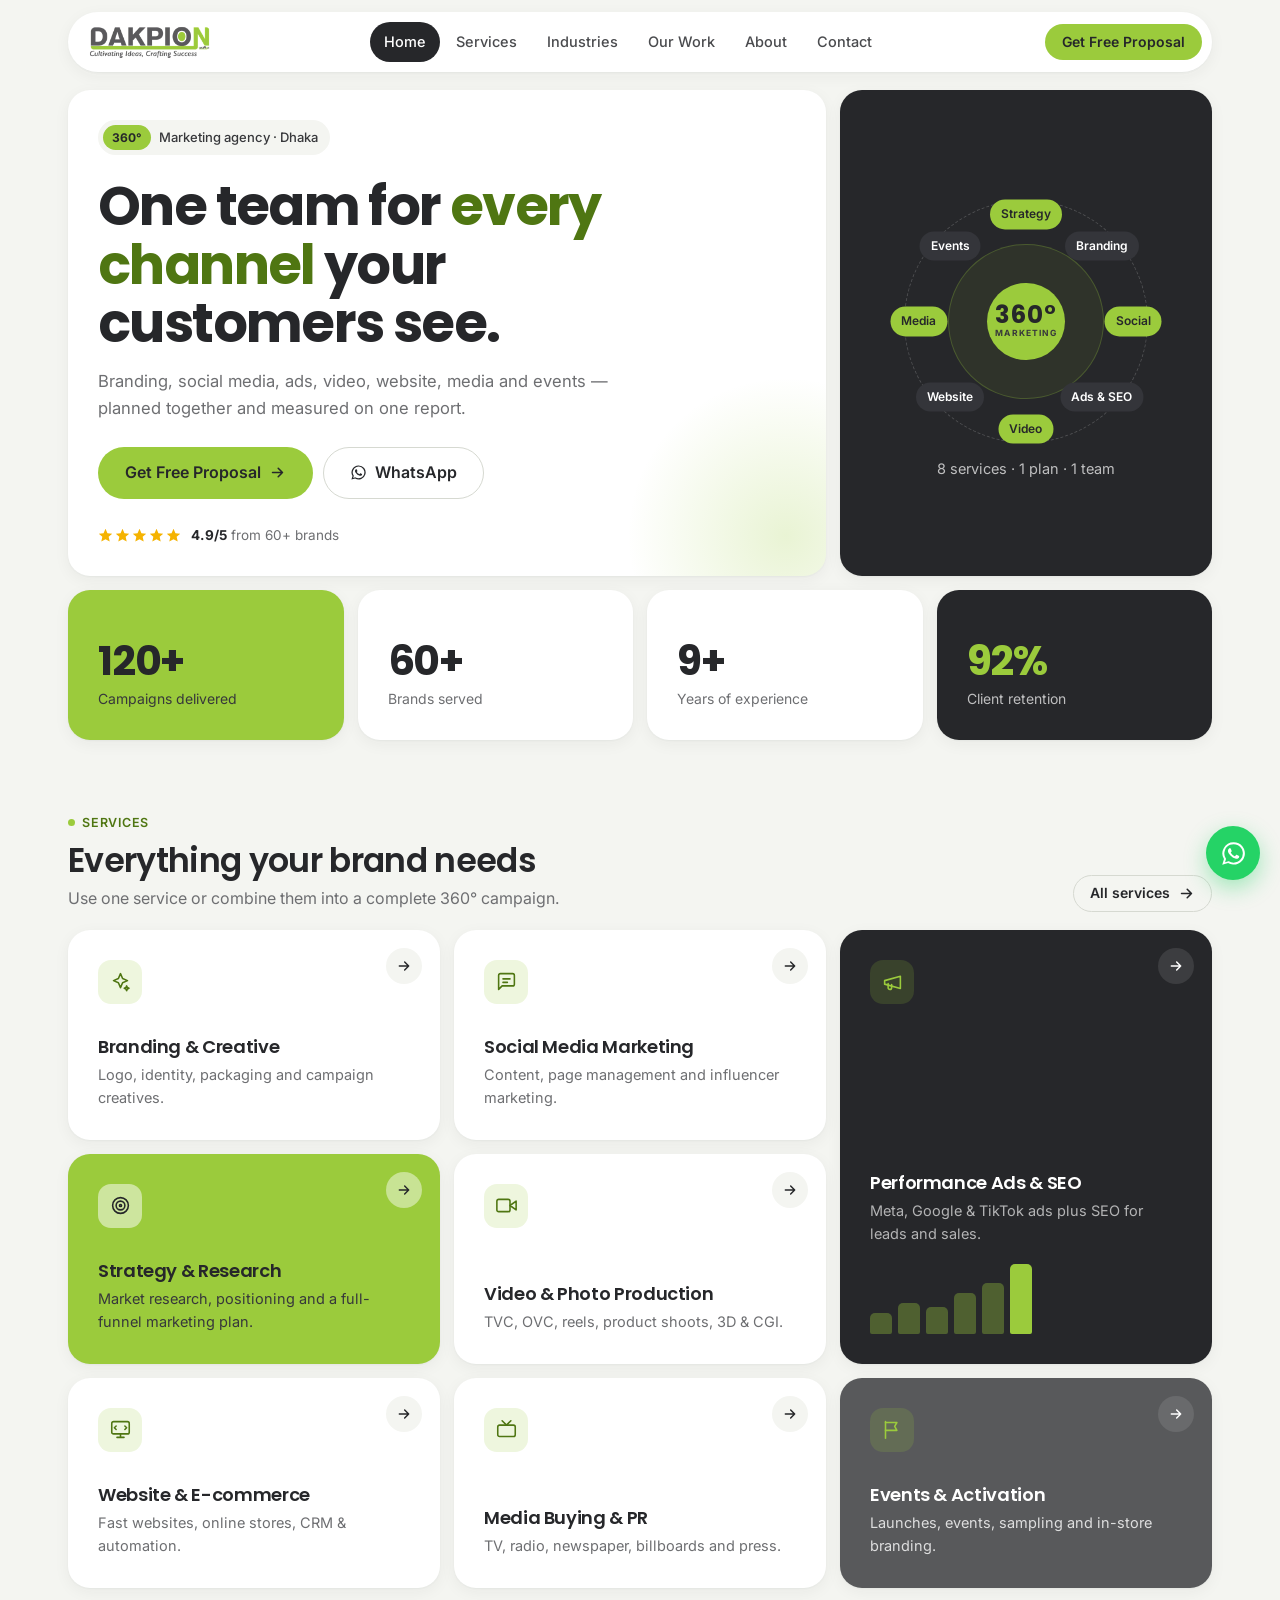
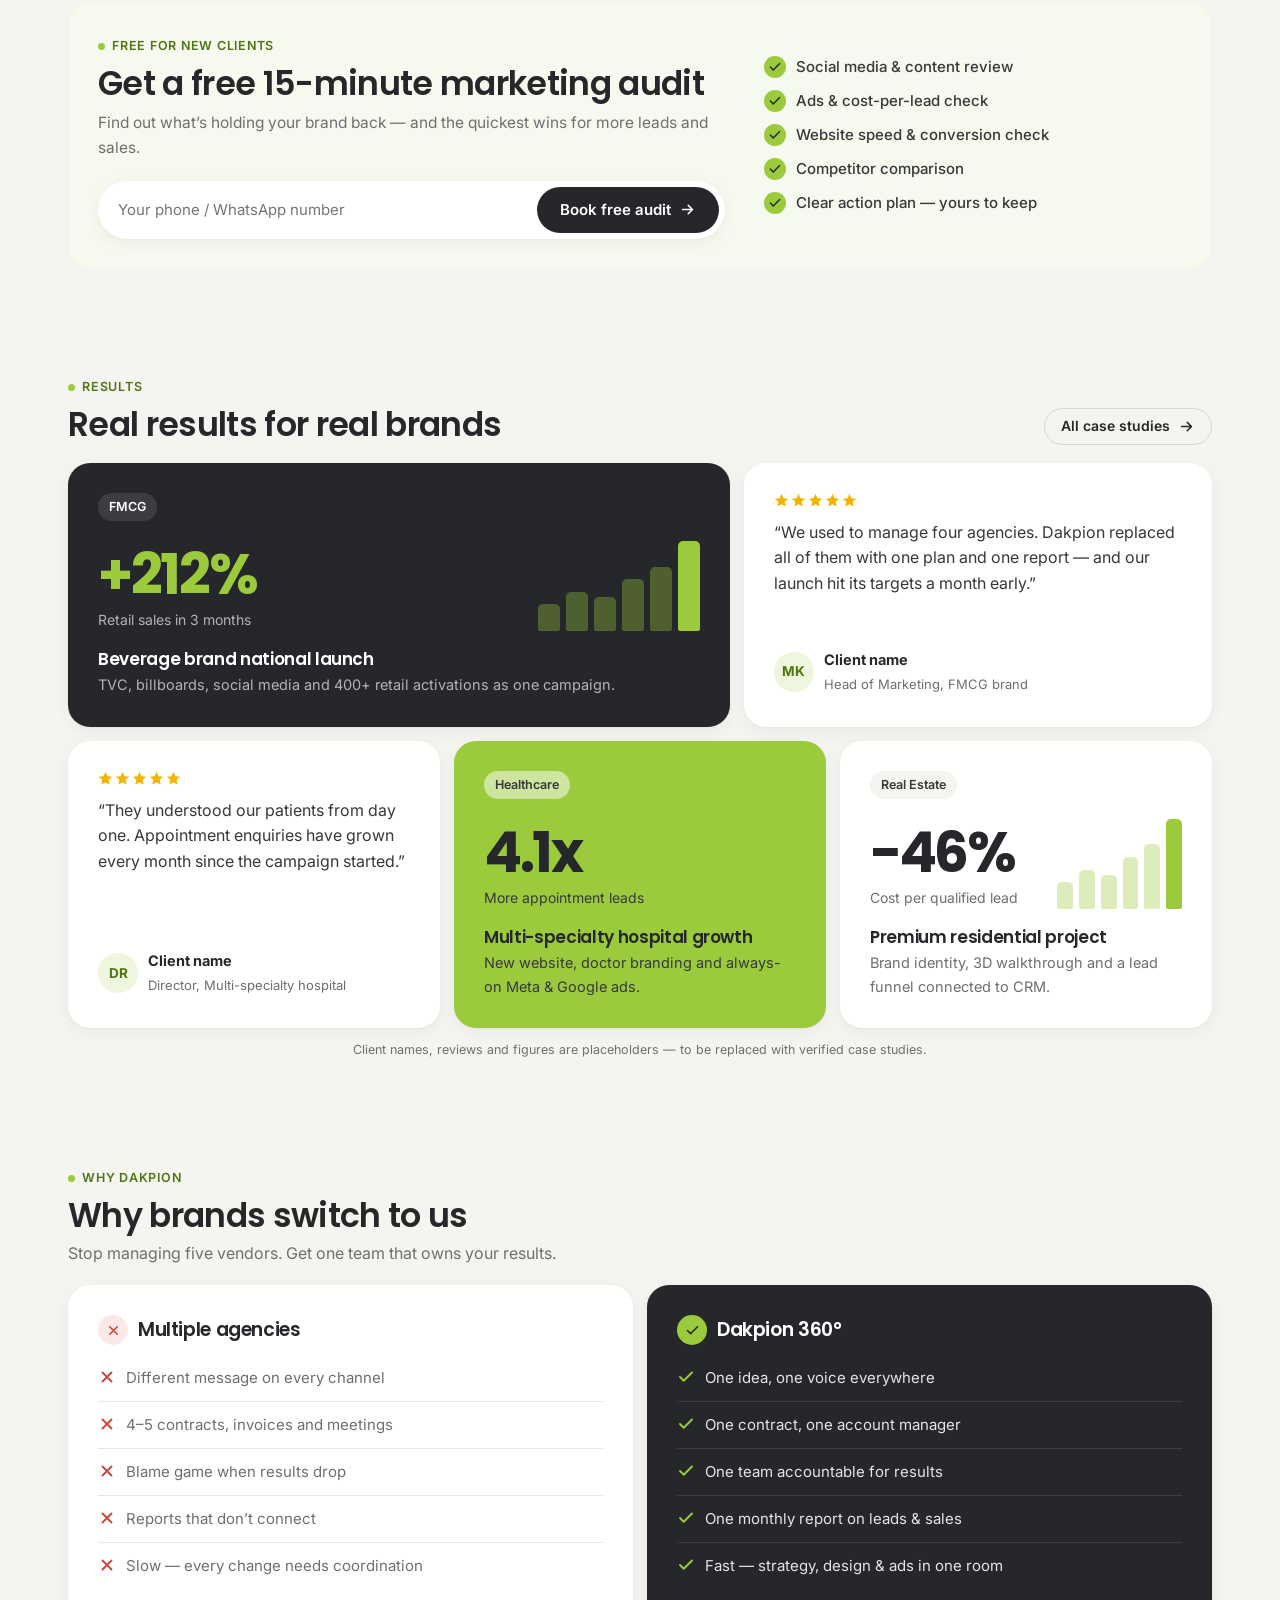
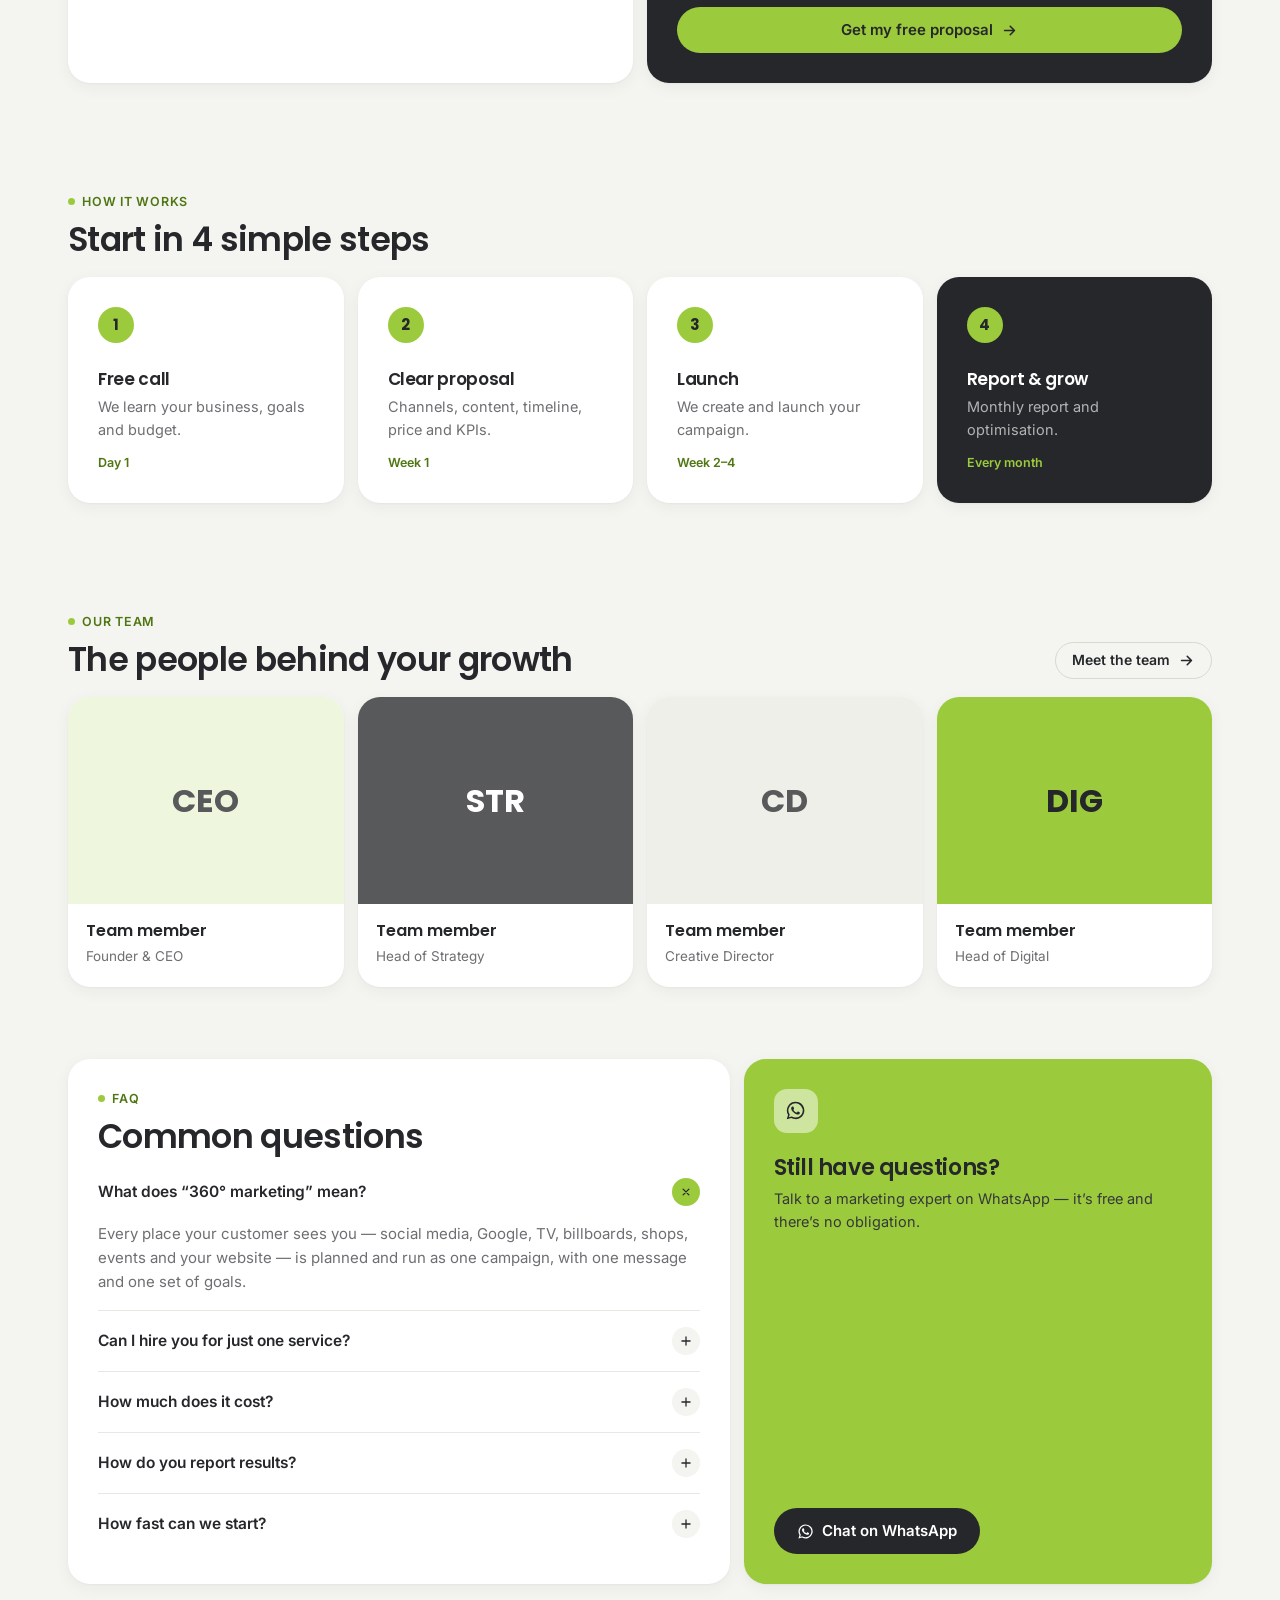
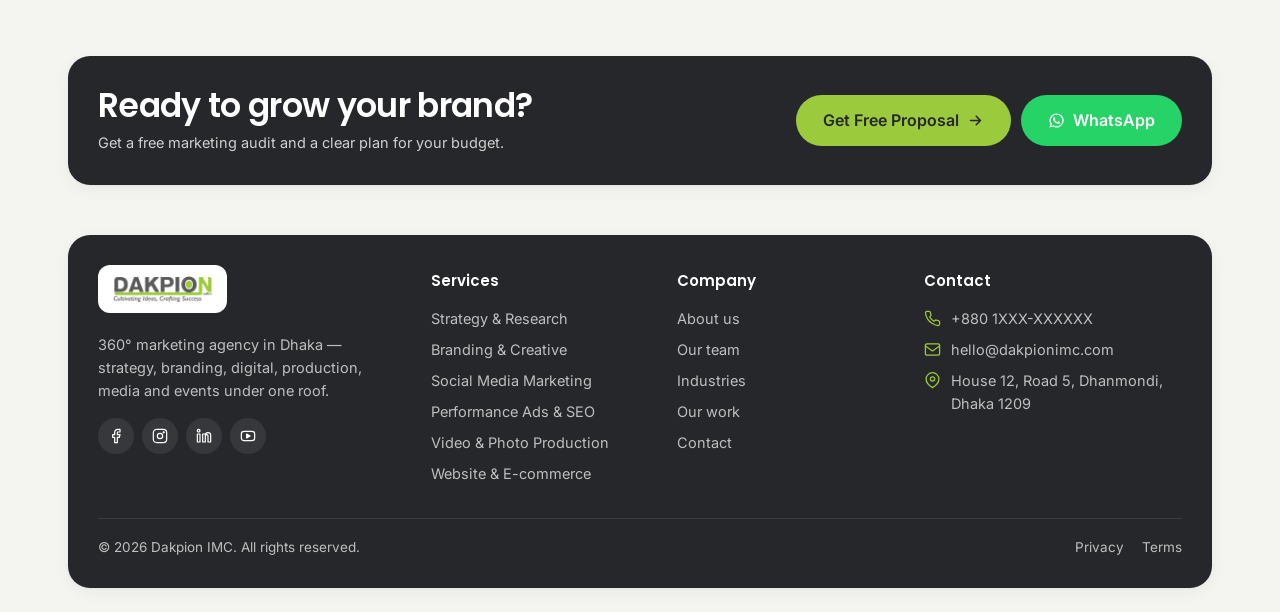
==== commit 8ee6b44c: "Redesign as a clean bento-grid layout Feedback: the previous version felt cluttered and the layout t" ====
--- a/index.html
+++ b/index.html
@@ -19,337 +19,163 @@
 </head>
 <body data-page="home">
 <!-- @header -->
-<div class="progress" aria-hidden="true"></div>
-<div class="topbar">
+<header class="site-header">
   <div class="container">
-    <div class="tb-left"><a href="tel:+8801XXXXXXXXX"><svg class="icon" aria-hidden="true"><use href="assets/icons/sprite.svg#i-phone"/></svg>+880 1XXX-XXXXXX</a><a href="mailto:hello@dakpionimc.com"><svg class="icon" aria-hidden="true"><use href="assets/icons/sprite.svg#i-mail"/></svg>hello@dakpionimc.com</a></div>
-    <a class="tb-offer" href="contact.html"><b>Free marketing audit</b> for new clients →</a>
-  </div>
-</div>
-<header class="site-header">
-  <div class="container header-inner">
-    <a href="index.html" class="brand" aria-label="Dakpion IMC home"><img src="assets/images/logo-dark.webp" width="420" height="116" alt="Dakpion IMC"></a>
-    <nav aria-label="Main"><ul class="nav"><li><a href="index.html" data-nav="home">Home</a></li><li class="has-drop"><a href="services.html" data-nav="services">Services <svg class="icon" aria-hidden="true"><use href="assets/icons/sprite.svg#i-chev"/></svg></a><div class="dropdown"><a href="services.html#strategy"><span class="di"><svg class="icon" aria-hidden="true"><use href="assets/icons/sprite.svg#i-target"/></svg></span>Strategy &amp; Research</a><a href="services.html#branding"><span class="di"><svg class="icon" aria-hidden="true"><use href="assets/icons/sprite.svg#i-brand"/></svg></span>Branding &amp; Creative</a><a href="services.html#digital"><span class="di"><svg class="icon" aria-hidden="true"><use href="assets/icons/sprite.svg#i-social"/></svg></span>Social Media Marketing</a><a href="services.html#performance"><span class="di"><svg class="icon" aria-hidden="true"><use href="assets/icons/sprite.svg#i-ads"/></svg></span>Performance Ads &amp; SEO</a><a href="services.html#production"><span class="di"><svg class="icon" aria-hidden="true"><use href="assets/icons/sprite.svg#i-video"/></svg></span>Video &amp; Photo Production</a><a href="services.html#tech"><span class="di"><svg class="icon" aria-hidden="true"><use href="assets/icons/sprite.svg#i-web"/></svg></span>Website &amp; E-commerce</a><a href="services.html#atl"><span class="di"><svg class="icon" aria-hidden="true"><use href="assets/icons/sprite.svg#i-tv"/></svg></span>Media Buying &amp; PR</a><a href="services.html#btl"><span class="di"><svg class="icon" aria-hidden="true"><use href="assets/icons/sprite.svg#i-flag"/></svg></span>Events &amp; Activation</a></div></li><li><a href="industries.html" data-nav="industries">Industries</a></li><li><a href="portfolio.html" data-nav="work">Our Work</a></li><li><a href="about.html" data-nav="about">About</a></li><li><a href="contact.html" data-nav="contact">Contact</a></li></ul></nav>
-    <div class="header-cta">
-      <a class="header-phone" href="tel:+8801XXXXXXXXX"><span class="ic"><svg class="icon" aria-hidden="true"><use href="assets/icons/sprite.svg#i-phone"/></svg></span><span><small>Call us</small><b>+880 1XXX-XXXXXX</b></span></a>
-      <a href="contact.html" class="btn btn--primary btn--shine">Get Free Proposal</a>
-      <button class="menu-btn" aria-label="Menu" aria-expanded="false" aria-controls="mobile-nav"><span></span><span></span><span></span></button>
+    <div class="header-inner">
+      <a href="index.html" class="brand" aria-label="Dakpion IMC home"><img src="assets/images/logo-dark.webp" width="420" height="116" alt="Dakpion IMC"></a>
+      <nav aria-label="Main"><ul class="nav"><li><a href="index.html" data-nav="home">Home</a></li><li><a href="services.html" data-nav="services">Services</a></li><li><a href="industries.html" data-nav="industries">Industries</a></li><li><a href="portfolio.html" data-nav="work">Our Work</a></li><li><a href="about.html" data-nav="about">About</a></li><li><a href="contact.html" data-nav="contact">Contact</a></li></ul></nav>
+      <div class="header-cta">
+        <a href="contact.html" class="btn btn--primary btn--sm">Get Free Proposal</a>
+        <button class="menu-btn" aria-label="Menu" aria-expanded="false" aria-controls="mobile-nav"><span></span><span></span><span></span></button>
+      </div>
     </div>
   </div>
-  <nav class="mobile-nav" id="mobile-nav" aria-label="Mobile"><a href="index.html">Home</a><details><summary>Services <svg class="icon" aria-hidden="true"><use href="assets/icons/sprite.svg#i-chev"/></svg></summary><a href="services.html">All services</a><a href="services.html#strategy">Strategy &amp; Research</a><a href="services.html#branding">Branding &amp; Creative</a><a href="services.html#digital">Social Media Marketing</a><a href="services.html#performance">Performance Ads &amp; SEO</a><a href="services.html#production">Video &amp; Photo Production</a><a href="services.html#tech">Website &amp; E-commerce</a><a href="services.html#atl">Media Buying &amp; PR</a><a href="services.html#btl">Events &amp; Activation</a></details><a href="industries.html">Industries</a><a href="portfolio.html">Our Work</a><a href="about.html">About</a><a href="contact.html">Contact</a><a href="contact.html" class="btn btn--primary btn--block">Get Free Proposal <svg class="icon" aria-hidden="true"><use href="assets/icons/sprite.svg#i-arrow"/></svg></a></nav>
+  <nav class="mobile-nav" id="mobile-nav" aria-label="Mobile"><a href="index.html">Home</a><a href="services.html">Services</a><a href="industries.html">Industries</a><a href="portfolio.html">Our Work</a><a href="about.html">About</a><a href="contact.html">Contact</a><a href="contact.html" class="btn btn--primary btn--block">Get Free Proposal <svg class="icon" aria-hidden="true"><use href="assets/icons/sprite.svg#i-arrow"/></svg></a></nav>
 </header>
 <!-- /@header -->
 
-<main>
+<main class="container">
 
-<section class="hero">
-  <div class="hero-bg" aria-hidden="true"><span class="blob blob--1"></span><span class="blob blob--2"></span></div>
-  <div class="container hero-grid">
-    <div>
-      <span class="badge reveal"><b>360°</b> Full-service marketing agency in Bangladesh</span>
-      <h1 class="reveal">One marketing team for your <span class="rotator"><span>social media.</span><span>Facebook ads.</span><span>branding.</span><span>video.</span><span>SEO.</span><span>events.</span></span></h1>
-      <p class="hero-sub reveal">Strategy, branding, social media, ads, video, website, media buying and events — planned and managed together, so every taka brings results.</p>
-      <ul class="checks reveal">
-        <li><svg class="icon" aria-hidden="true"><use href="assets/icons/sprite.svg#i-check"/></svg>One team, one plan — no juggling multiple agencies</li>
-        <li><svg class="icon" aria-hidden="true"><use href="assets/icons/sprite.svg#i-check"/></svg>Clear monthly reports on leads, sales and cost</li>
-        <li><svg class="icon" aria-hidden="true"><use href="assets/icons/sprite.svg#i-check"/></svg>Free marketing audit before you commit</li>
-      </ul>
-      <div class="hero-actions reveal">
-        <a href="#quote" class="btn btn--primary btn--lg btn--shine">Get Free Proposal <svg class="icon" aria-hidden="true"><use href="assets/icons/sprite.svg#i-arrow"/></svg></a>
-        <a href="https://wa.me/8801XXXXXXXXX" class="btn btn--outline btn--lg" target="_blank" rel="noopener"><svg class="icon" aria-hidden="true"><use href="assets/icons/sprite.svg#i-wa"/></svg> WhatsApp Us</a>
+<section class="block hero">
+  <div class="bento">
+    <div class="tile hero-tile s-8 r-2 reveal">
+      <div>
+        <span class="chip"><b>360°</b> Marketing agency · Dhaka</span>
+        <h1>One team for <span class="hl">every channel</span> your customers see.</h1>
+        <p class="sub">Branding, social media, ads, video, website, media and events — planned together and measured on one report.</p>
+        <div class="hero-actions"><a href="contact.html" class="btn btn--primary btn--lg">Get Free Proposal <svg class="icon" aria-hidden="true"><use href="assets/icons/sprite.svg#i-arrow"/></svg></a><a href="https://wa.me/8801XXXXXXXXX" class="btn btn--ghost btn--lg" target="_blank" rel="noopener"><svg class="icon" aria-hidden="true"><use href="assets/icons/sprite.svg#i-wa"/></svg> WhatsApp</a></div>
       </div>
-      <div class="trust reveal">
-        <div class="avatars"><span>MK</span><span>DR</span><span>SA</span><span>+57</span></div>
-        <div><span class="stars" aria-label="5 out of 5 stars"><svg class="icon" aria-hidden="true"><use href="assets/icons/sprite.svg#i-star"/></svg><svg class="icon" aria-hidden="true"><use href="assets/icons/sprite.svg#i-star"/></svg><svg class="icon" aria-hidden="true"><use href="assets/icons/sprite.svg#i-star"/></svg><svg class="icon" aria-hidden="true"><use href="assets/icons/sprite.svg#i-star"/></svg><svg class="icon" aria-hidden="true"><use href="assets/icons/sprite.svg#i-star"/></svg></span><p><b>4.9/5</b> from 60+ brands across Bangladesh</p></div>
+      <div class="trust"><span class="stars" aria-label="5 out of 5 stars"><svg class="icon" aria-hidden="true"><use href="assets/icons/sprite.svg#i-star"/></svg><svg class="icon" aria-hidden="true"><use href="assets/icons/sprite.svg#i-star"/></svg><svg class="icon" aria-hidden="true"><use href="assets/icons/sprite.svg#i-star"/></svg><svg class="icon" aria-hidden="true"><use href="assets/icons/sprite.svg#i-star"/></svg><svg class="icon" aria-hidden="true"><use href="assets/icons/sprite.svg#i-star"/></svg></span><span><b>4.9/5</b> from 60+ brands</span></div>
+    </div>
+    <div class="tile wheel-tile s-4 r-2 reveal" aria-hidden="true">
+      <div class="wheel"><span class="ring"></span><span class="ring2"></span><span class="core"><span><b>360°</b><span>Marketing</span></span></span><span class="spin"><span class="node" style="left:50.0%;top:6.0%"><span>Strategy</span></span><span class="node" style="left:81.1%;top:18.9%"><span>Branding</span></span><span class="node" style="left:94.0%;top:50.0%"><span>Social</span></span><span class="node" style="left:81.1%;top:81.1%"><span>Ads &amp; SEO</span></span><span class="node" style="left:50.0%;top:94.0%"><span>Video</span></span><span class="node" style="left:18.9%;top:81.1%"><span>Website</span></span><span class="node" style="left:6.0%;top:50.0%"><span>Media</span></span><span class="node" style="left:18.9%;top:18.9%"><span>Events</span></span></span></div>
+      <p class="wheel-cap">8 services · 1 plan · 1 team</p>
+    </div>
+  </div>
+  <div class="bento" style="margin-top:var(--gap)">
+    <div class="tile stat-tile tile--lime s-3 reveal"><b data-count="120" data-suffix="+">120+</b><span>Campaigns delivered</span></div>
+    <div class="tile stat-tile s-3 reveal"><b data-count="60" data-suffix="+">60+</b><span>Brands served</span></div>
+    <div class="tile stat-tile s-3 reveal"><b data-count="9" data-suffix="+">9+</b><span>Years of experience</span></div>
+    <div class="tile stat-tile tile--dark s-3 reveal"><b data-count="92" data-suffix="%">92%</b><span>Client retention</span></div>
+  </div>
+</section>
+
+<section class="block">
+  <div class="block-head"><div><span class="label">Services</span><h2>Everything your brand needs</h2><p>Use one service or combine them into a complete 360° campaign.</p></div><a href="services.html" class="btn btn--ghost btn--sm">All services <svg class="icon" aria-hidden="true"><use href="assets/icons/sprite.svg#i-arrow"/></svg></a></div>
+  <div class="bento">
+    <a class="tile svc s-4 reveal" href="services.html#branding"><span class="go"><svg class="icon" aria-hidden="true"><use href="assets/icons/sprite.svg#i-arrow"/></svg></span><span class="ti"><svg class="icon" aria-hidden="true"><use href="assets/icons/sprite.svg#i-brand"/></svg></span><h3>Branding &amp; Creative</h3><p class="muted">Logo, identity, packaging and campaign creatives.</p></a>
+    <a class="tile svc s-4 reveal" href="services.html#digital"><span class="go"><svg class="icon" aria-hidden="true"><use href="assets/icons/sprite.svg#i-arrow"/></svg></span><span class="ti"><svg class="icon" aria-hidden="true"><use href="assets/icons/sprite.svg#i-social"/></svg></span><h3>Social Media Marketing</h3><p class="muted">Content, page management and influencer marketing.</p></a>
+    <a class="tile svc s-4 r-2 tile--dark reveal" href="services.html#performance"><span class="go"><svg class="icon" aria-hidden="true"><use href="assets/icons/sprite.svg#i-arrow"/></svg></span><span class="ti"><svg class="icon" aria-hidden="true"><use href="assets/icons/sprite.svg#i-ads"/></svg></span><h3>Performance Ads &amp; SEO</h3><p class="muted">Meta, Google &amp; TikTok ads plus SEO for leads and sales.</p><div class="mini-bars" aria-hidden="true"><i style="--h:30%;--k:0"></i><i style="--h:44%;--k:1"></i><i style="--h:38%;--k:2"></i><i style="--h:58%;--k:3"></i><i style="--h:72%;--k:4"></i><i style="--h:100%;--k:5"></i></div></a>
+    <a class="tile svc s-4 tile--lime reveal" href="services.html#strategy"><span class="go"><svg class="icon" aria-hidden="true"><use href="assets/icons/sprite.svg#i-arrow"/></svg></span><span class="ti"><svg class="icon" aria-hidden="true"><use href="assets/icons/sprite.svg#i-target"/></svg></span><h3>Strategy &amp; Research</h3><p class="muted">Market research, positioning and a full-funnel marketing plan.</p></a>
+    <a class="tile svc s-4 reveal" href="services.html#production"><span class="go"><svg class="icon" aria-hidden="true"><use href="assets/icons/sprite.svg#i-arrow"/></svg></span><span class="ti"><svg class="icon" aria-hidden="true"><use href="assets/icons/sprite.svg#i-video"/></svg></span><h3>Video &amp; Photo Production</h3><p class="muted">TVC, OVC, reels, product shoots, 3D &amp; CGI.</p></a>
+    <a class="tile svc s-4 reveal" href="services.html#tech"><span class="go"><svg class="icon" aria-hidden="true"><use href="assets/icons/sprite.svg#i-arrow"/></svg></span><span class="ti"><svg class="icon" aria-hidden="true"><use href="assets/icons/sprite.svg#i-web"/></svg></span><h3>Website &amp; E-commerce</h3><p class="muted">Fast websites, online stores, CRM &amp; automation.</p></a>
+    <a class="tile svc s-4 reveal" href="services.html#atl"><span class="go"><svg class="icon" aria-hidden="true"><use href="assets/icons/sprite.svg#i-arrow"/></svg></span><span class="ti"><svg class="icon" aria-hidden="true"><use href="assets/icons/sprite.svg#i-tv"/></svg></span><h3>Media Buying &amp; PR</h3><p class="muted">TV, radio, newspaper, billboards and press.</p></a>
+    <a class="tile svc s-4 tile--grey reveal" href="services.html#btl"><span class="go"><svg class="icon" aria-hidden="true"><use href="assets/icons/sprite.svg#i-arrow"/></svg></span><span class="ti"><svg class="icon" aria-hidden="true"><use href="assets/icons/sprite.svg#i-flag"/></svg></span><h3>Events &amp; Activation</h3><p class="muted">Launches, events, sampling and in-store branding.</p></a>
+
+    <div class="tile tile--wash s-12 audit reveal">
+      <div>
+        <span class="label">Free for new clients</span>
+        <h2>Get a free 15-minute marketing audit</h2>
+        <p>Find out what’s holding your brand back — and the quickest wins for more leads and sales.</p>
+        <form class="audit-form" data-form novalidate>
+          <label class="sr-only" for="a-phone">Phone / WhatsApp</label>
+          <input id="a-phone" name="phone" type="tel" required autocomplete="tel" placeholder="Your phone / WhatsApp number">
+          <button class="btn btn--dark" type="submit">Book free audit <svg class="icon" aria-hidden="true"><use href="assets/icons/sprite.svg#i-arrow"/></svg></button>
+        </form>
+        <div class="form-success" role="status"><div class="ok"><svg class="icon" aria-hidden="true"><use href="assets/icons/sprite.svg#i-check"/></svg></div><h3>Booked!</h3><p>We’ll call you within 24 hours.</p></div>
       </div>
-    </div>
-    <div class="lead-wrap">
-      <div class="float float--1" aria-hidden="true"><span class="fi"><svg class="icon" aria-hidden="true"><use href="assets/icons/sprite.svg#i-chart"/></svg></span><div><b>+212%</b><span>Sales growth</span></div></div>
-      <div class="float float--2" aria-hidden="true"><span class="fi"><svg class="icon" aria-hidden="true"><use href="assets/icons/sprite.svg#i-users"/></svg></span><div><b>4.1x</b><span>More leads</span></div></div>
-      <span class="spin-badge" aria-hidden="true"><svg viewBox="0 0 100 100"><defs><path id="rp-hero" d="M50,50 m-37,0 a37,37 0 1,1 74,0 a37,37 0 1,1 -74,0"/></defs><text><textPath href="#rp-hero" textLength="230">360° marketing ✦ Dakpion IMC ✦ </textPath></text></svg><b>360°</b></span>
-      <div class="lead-card reveal" id="quote">
-        <h2>Get a free marketing proposal</h2>
-        <p>Tell us about your business — we’ll reply within 24 hours.</p>
-        <form data-form novalidate>
-          <div class="field"><label for="q-name">Your name</label><input id="q-name" name="name" required autocomplete="name" placeholder="Full name"></div>
-          <div class="field"><label for="q-phone">Phone / WhatsApp</label><input id="q-phone" name="phone" type="tel" required autocomplete="tel" placeholder="01XXX-XXXXXX"></div>
-          <div class="field"><label for="q-service">What do you need?</label><select id="q-service" name="service" required><option value="">Select a service</option><option>Strategy &amp; Research</option><option>Branding &amp; Creative</option><option>Social Media Marketing</option><option>Performance Ads &amp; SEO</option><option>Video &amp; Photo Production</option><option>Website &amp; E-commerce</option><option>Media Buying &amp; PR</option><option>Events &amp; Activation</option><option>Full 360° campaign</option><option>Not sure yet</option></select></div>
-          <button class="btn btn--primary btn--lg btn--block" type="submit">Get My Free Proposal <svg class="icon" aria-hidden="true"><use href="assets/icons/sprite.svg#i-arrow"/></svg></button>
-          <p class="note"><svg class="icon" aria-hidden="true"><use href="assets/icons/sprite.svg#i-lock"/></svg> No spam. Your details stay private.</p>
-        </form>
-        <div class="form-success" role="status"><div class="ok"><svg class="icon" aria-hidden="true"><use href="assets/icons/sprite.svg#i-check"/></svg></div><h3>Thank you!</h3><p>Our team will call you within 24 hours.</p></div>
-      </div>
+      <ul class="audit-list"><li><svg class="icon" aria-hidden="true"><use href="assets/icons/sprite.svg#i-check"/></svg>Social media &amp; content review</li><li><svg class="icon" aria-hidden="true"><use href="assets/icons/sprite.svg#i-check"/></svg>Ads &amp; cost-per-lead check</li><li><svg class="icon" aria-hidden="true"><use href="assets/icons/sprite.svg#i-check"/></svg>Website speed &amp; conversion check</li><li><svg class="icon" aria-hidden="true"><use href="assets/icons/sprite.svg#i-check"/></svg>Competitor comparison</li><li><svg class="icon" aria-hidden="true"><use href="assets/icons/sprite.svg#i-check"/></svg>Clear action plan — yours to keep</li></ul>
     </div>
   </div>
 </section>
 
-<div class="tape-wrap" aria-hidden="true"><div class="tape"><div class="tape-track"><span>Strategy</span><span>Branding</span><span>Social Media</span><span>Facebook Ads</span><span>Google Ads</span><span>SEO</span><span>Video Production</span><span>Website</span><span>Media Buying</span><span>Events</span></div><div class="tape-track"><span>Strategy</span><span>Branding</span><span>Social Media</span><span>Facebook Ads</span><span>Google Ads</span><span>SEO</span><span>Video Production</span><span>Website</span><span>Media Buying</span><span>Events</span></div></div></div>
+<section class="block">
+  <div class="block-head"><div><span class="label">Results</span><h2>Real results for real brands</h2></div><a href="portfolio.html" class="btn btn--ghost btn--sm">All case studies <svg class="icon" aria-hidden="true"><use href="assets/icons/sprite.svg#i-arrow"/></svg></a></div>
+  <div class="bento">
+    <article class="tile case s-7 tile--dark reveal" data-cat="integrated activation">
+      <span class="ind">FMCG</span>
+      <div class="case-row"><div><div class="kpi">+212%</div><p class="kpi-l muted">Retail sales in 3 months</p></div><div class="mini-bars" aria-hidden="true"><i style="--h:30%;--k:0"></i><i style="--h:44%;--k:1"></i><i style="--h:38%;--k:2"></i><i style="--h:58%;--k:3"></i><i style="--h:72%;--k:4"></i><i style="--h:100%;--k:5"></i></div></div>
+      <div><h3>Beverage brand national launch</h3><p class="muted">TVC, billboards, social media and 400+ retail activations as one campaign.</p></div>
+    </article>
+    <figure class="tile review s-5 reveal" style="margin:0"><div><span class="stars" aria-label="5 out of 5 stars"><svg class="icon" aria-hidden="true"><use href="assets/icons/sprite.svg#i-star"/></svg><svg class="icon" aria-hidden="true"><use href="assets/icons/sprite.svg#i-star"/></svg><svg class="icon" aria-hidden="true"><use href="assets/icons/sprite.svg#i-star"/></svg><svg class="icon" aria-hidden="true"><use href="assets/icons/sprite.svg#i-star"/></svg><svg class="icon" aria-hidden="true"><use href="assets/icons/sprite.svg#i-star"/></svg></span><blockquote>“We used to manage four agencies. Dakpion replaced all of them with one plan and one report — and our launch hit its targets a month early.”</blockquote></div><figcaption class="who"><span class="av">MK</span><div><b>Client name</b><span>Head of Marketing, FMCG brand</span></div></figcaption></figure>
+    <figure class="tile review s-4 reveal" style="margin:0"><div><span class="stars" aria-label="5 out of 5 stars"><svg class="icon" aria-hidden="true"><use href="assets/icons/sprite.svg#i-star"/></svg><svg class="icon" aria-hidden="true"><use href="assets/icons/sprite.svg#i-star"/></svg><svg class="icon" aria-hidden="true"><use href="assets/icons/sprite.svg#i-star"/></svg><svg class="icon" aria-hidden="true"><use href="assets/icons/sprite.svg#i-star"/></svg><svg class="icon" aria-hidden="true"><use href="assets/icons/sprite.svg#i-star"/></svg></span><blockquote>“They understood our patients from day one. Appointment enquiries have grown every month since the campaign started.”</blockquote></div><figcaption class="who"><span class="av">DR</span><div><b>Client name</b><span>Director, Multi-specialty hospital</span></div></figcaption></figure>
+    <article class="tile case s-4 tile--lime reveal" data-cat="digital performance">
+      <span class="ind">Healthcare</span>
+      <div class="case-row"><div><div class="kpi">4.1x</div><p class="kpi-l muted">More appointment leads</p></div><div class="mini-bars" aria-hidden="true"><i style="--h:30%;--k:0"></i><i style="--h:44%;--k:1"></i><i style="--h:38%;--k:2"></i><i style="--h:58%;--k:3"></i><i style="--h:72%;--k:4"></i><i style="--h:100%;--k:5"></i></div></div>
+      <div><h3>Multi-specialty hospital growth</h3><p class="muted">New website, doctor branding and always-on Meta &amp; Google ads.</p></div>
+    </article>
+    <article class="tile case s-4 reveal" data-cat="branding production">
+      <span class="ind">Real Estate</span>
+      <div class="case-row"><div><div class="kpi">−46%</div><p class="kpi-l muted">Cost per qualified lead</p></div><div class="mini-bars" aria-hidden="true"><i style="--h:30%;--k:0"></i><i style="--h:44%;--k:1"></i><i style="--h:38%;--k:2"></i><i style="--h:58%;--k:3"></i><i style="--h:72%;--k:4"></i><i style="--h:100%;--k:5"></i></div></div>
+      <div><h3>Premium residential project</h3><p class="muted">Brand identity, 3D walkthrough and a lead funnel connected to CRM.</p></div>
+    </article>
+  </div>
+  <p class="note">Client names, reviews and figures are placeholders — to be replaced with verified case studies.</p>
+</section>
 
-<section class="logos" aria-label="Clients">
-  <div class="container">
-    <p>Trusted by growing brands in healthcare, FMCG, real estate, education and more</p>
-    <div class="logo-row"><div class="logo-track"><span>MediTrust Hospital</span><span>CareWell Clinic</span><span>PrimeHealth Group</span><span>NovaFoods</span><span>Skyline Homes</span><span>BrightPath University</span><span>UrbanWear</span><span>LifeCare Diagnostics</span></div><div class="logo-track" aria-hidden="true"><span>MediTrust Hospital</span><span>CareWell Clinic</span><span>PrimeHealth Group</span><span>NovaFoods</span><span>Skyline Homes</span><span>BrightPath University</span><span>UrbanWear</span><span>LifeCare Diagnostics</span></div></div>
+<section class="block">
+  <div class="block-head"><div><span class="label">Why Dakpion</span><h2>Why brands switch to us</h2><p>Stop managing five vendors. Get one team that owns your results.</p></div></div>
+  <div class="bento">
+    <div class="tile cmp s-6 reveal"><h3><span class="cx"><svg class="icon" aria-hidden="true"><use href="assets/icons/sprite.svg#i-x"/></svg></span>Multiple agencies</h3><ul><li><svg class="icon" aria-hidden="true"><use href="assets/icons/sprite.svg#i-x"/></svg>Different message on every channel</li><li><svg class="icon" aria-hidden="true"><use href="assets/icons/sprite.svg#i-x"/></svg>4–5 contracts, invoices and meetings</li><li><svg class="icon" aria-hidden="true"><use href="assets/icons/sprite.svg#i-x"/></svg>Blame game when results drop</li><li><svg class="icon" aria-hidden="true"><use href="assets/icons/sprite.svg#i-x"/></svg>Reports that don’t connect</li><li><svg class="icon" aria-hidden="true"><use href="assets/icons/sprite.svg#i-x"/></svg>Slow — every change needs coordination</li></ul></div>
+    <div class="tile tile--dark cmp s-6 reveal"><h3><span class="cx"><svg class="icon" aria-hidden="true"><use href="assets/icons/sprite.svg#i-check"/></svg></span>Dakpion 360°</h3><ul><li><svg class="icon" aria-hidden="true"><use href="assets/icons/sprite.svg#i-check"/></svg>One idea, one voice everywhere</li><li><svg class="icon" aria-hidden="true"><use href="assets/icons/sprite.svg#i-check"/></svg>One contract, one account manager</li><li><svg class="icon" aria-hidden="true"><use href="assets/icons/sprite.svg#i-check"/></svg>One team accountable for results</li><li><svg class="icon" aria-hidden="true"><use href="assets/icons/sprite.svg#i-check"/></svg>One monthly report on leads &amp; sales</li><li><svg class="icon" aria-hidden="true"><use href="assets/icons/sprite.svg#i-check"/></svg>Fast — strategy, design &amp; ads in one room</li></ul><a href="contact.html" class="btn btn--primary btn--block">Get my free proposal <svg class="icon" aria-hidden="true"><use href="assets/icons/sprite.svg#i-arrow"/></svg></a></div>
   </div>
 </section>
 
-<section class="section has-deco">
-  <span class="deco deco--ring" style="right:-70px;top:60px" aria-hidden="true"></span>
-  <span class="deco deco--dot" style="left:-30px;bottom:120px" aria-hidden="true"></span>
-  <div class="container">
-    <div class="sec-head sec-head--row">
-      <div><span class="eyebrow">Our services</span><h2>Everything your brand needs to <span class="mark">grow</span></h2><p style="color:var(--g-500);margin:0">Pick one service or combine them into a complete 360° campaign.</p></div>
-      <a href="services.html" class="btn btn--outline">View all services <svg class="icon" aria-hidden="true"><use href="assets/icons/sprite.svg#i-arrow"/></svg></a>
-    </div>
-    <div class="grid-4">
-      <a class="card svc-card reveal-pop" href="services.html#strategy">
-        <span class="num">01</span>
-        <span class="ci"><svg class="icon" aria-hidden="true"><use href="assets/icons/sprite.svg#i-target"/></svg></span>
-        <h3>Strategy &amp; Research</h3>
-        <p>Market research, positioning and a full-funnel marketing plan.</p>
-        <span class="link">Learn more <svg class="icon" aria-hidden="true"><use href="assets/icons/sprite.svg#i-arrow"/></svg></span>
-      </a>
-      <a class="card svc-card reveal-pop" href="services.html#branding" style="--d:0.06s">
-        <span class="num">02</span>
-        <span class="ci"><svg class="icon" aria-hidden="true"><use href="assets/icons/sprite.svg#i-brand"/></svg></span>
-        <h3>Branding &amp; Creative</h3>
-        <p>Logo, identity, packaging and campaign creatives.</p>
-        <span class="link">Learn more <svg class="icon" aria-hidden="true"><use href="assets/icons/sprite.svg#i-arrow"/></svg></span>
-      </a>
-      <a class="card svc-card reveal-pop" href="services.html#digital" style="--d:0.12s">
-        <span class="num">03</span>
-        <span class="ci"><svg class="icon" aria-hidden="true"><use href="assets/icons/sprite.svg#i-social"/></svg></span>
-        <h3>Social Media Marketing</h3>
-        <p>Content, page management and influencer marketing.</p>
-        <span class="link">Learn more <svg class="icon" aria-hidden="true"><use href="assets/icons/sprite.svg#i-arrow"/></svg></span>
-      </a>
-      <a class="card svc-card reveal-pop" href="services.html#performance" style="--d:0.18s">
-        <span class="num">04</span>
-        <span class="ci"><svg class="icon" aria-hidden="true"><use href="assets/icons/sprite.svg#i-ads"/></svg></span>
-        <h3>Performance Ads &amp; SEO</h3>
-        <p>Meta, Google &amp; TikTok ads plus SEO for leads and sales.</p>
-        <span class="link">Learn more <svg class="icon" aria-hidden="true"><use href="assets/icons/sprite.svg#i-arrow"/></svg></span>
-      </a>
-      <a class="card svc-card reveal-pop" href="services.html#production">
-        <span class="num">05</span>
-        <span class="ci"><svg class="icon" aria-hidden="true"><use href="assets/icons/sprite.svg#i-video"/></svg></span>
-        <h3>Video &amp; Photo Production</h3>
-        <p>TVC, OVC, reels, product shoots, 3D &amp; CGI.</p>
-        <span class="link">Learn more <svg class="icon" aria-hidden="true"><use href="assets/icons/sprite.svg#i-arrow"/></svg></span>
-      </a>
-      <a class="card svc-card reveal-pop" href="services.html#tech" style="--d:0.06s">
-        <span class="num">06</span>
-        <span class="ci"><svg class="icon" aria-hidden="true"><use href="assets/icons/sprite.svg#i-web"/></svg></span>
-        <h3>Website &amp; E-commerce</h3>
-        <p>Fast websites, online stores, CRM &amp; automation.</p>
-        <span class="link">Learn more <svg class="icon" aria-hidden="true"><use href="assets/icons/sprite.svg#i-arrow"/></svg></span>
-      </a>
-      <a class="card svc-card reveal-pop" href="services.html#atl" style="--d:0.12s">
-        <span class="num">07</span>
-        <span class="ci"><svg class="icon" aria-hidden="true"><use href="assets/icons/sprite.svg#i-tv"/></svg></span>
-        <h3>Media Buying &amp; PR</h3>
-        <p>TV, radio, newspaper, billboards and press.</p>
-        <span class="link">Learn more <svg class="icon" aria-hidden="true"><use href="assets/icons/sprite.svg#i-arrow"/></svg></span>
-      </a>
-      <a class="card svc-card reveal-pop" href="services.html#btl" style="--d:0.18s">
-        <span class="num">08</span>
-        <span class="ci"><svg class="icon" aria-hidden="true"><use href="assets/icons/sprite.svg#i-flag"/></svg></span>
-        <h3>Events &amp; Activation</h3>
-        <p>Launches, events, sampling and in-store branding.</p>
-        <span class="link">Learn more <svg class="icon" aria-hidden="true"><use href="assets/icons/sprite.svg#i-arrow"/></svg></span>
-      </a>
-    </div>
-    <div class="audit reveal-s">
-      <div>
-        <span class="eyebrow">Free for new clients</span>
-        <h2>Get a free 15-minute marketing audit</h2>
-        <p>Find out what’s holding your brand back — and the 3 quickest wins for more leads and sales.</p>
-        <form class="audit-form" data-form novalidate>
-          <label class="sr-only" for="a-phone">Phone / WhatsApp</label>
-          <input id="a-phone" name="phone" type="tel" required autocomplete="tel" placeholder="Your phone / WhatsApp number">
-          <button class="btn btn--dark btn--lg" type="submit">Book my free audit <svg class="icon" aria-hidden="true"><use href="assets/icons/sprite.svg#i-arrow"/></svg></button>
-        </form>
-        <div class="form-success" role="status"><div class="ok"><svg class="icon" aria-hidden="true"><use href="assets/icons/sprite.svg#i-check"/></svg></div><h3>Booked!</h3><p>We’ll call you within 24 hours to schedule your audit.</p></div>
-      </div>
-      <ul class="audit-list">
-        <li style="--k:0"><svg class="icon" aria-hidden="true"><use href="assets/icons/sprite.svg#i-check"/></svg>Social media &amp; content review</li>
-        <li style="--k:1"><svg class="icon" aria-hidden="true"><use href="assets/icons/sprite.svg#i-check"/></svg>Ads &amp; cost-per-lead check</li>
-        <li style="--k:2"><svg class="icon" aria-hidden="true"><use href="assets/icons/sprite.svg#i-check"/></svg>Website speed &amp; conversion check</li>
-        <li style="--k:3"><svg class="icon" aria-hidden="true"><use href="assets/icons/sprite.svg#i-check"/></svg>Competitor comparison</li>
-        <li style="--k:4"><svg class="icon" aria-hidden="true"><use href="assets/icons/sprite.svg#i-check"/></svg>Clear action plan — yours to keep</li>
-      </ul>
+<section class="block">
+  <div class="block-head"><div><span class="label">How it works</span><h2>Start in 4 simple steps</h2></div></div>
+  <div class="bento">
+    <div class="tile step s-3 reveal"><span class="n">1</span><h3>Free call</h3><p class="muted">We learn your business, goals and budget.</p><span class="when">Day 1</span></div><div class="tile step s-3 reveal"><span class="n">2</span><h3>Clear proposal</h3><p class="muted">Channels, content, timeline, price and KPIs.</p><span class="when">Week 1</span></div><div class="tile step s-3 reveal"><span class="n">3</span><h3>Launch</h3><p class="muted">We create and launch your campaign.</p><span class="when">Week 2–4</span></div><div class="tile step s-3 tile--dark reveal"><span class="n">4</span><h3>Report &amp; grow</h3><p class="muted">Monthly report and optimisation.</p><span class="when">Every month</span></div>
+  </div>
+</section>
+
+<section class="block">
+  <div class="block-head"><div><span class="label">Our team</span><h2>The people behind your growth</h2></div><a href="about.html#team" class="btn btn--ghost btn--sm">Meet the team <svg class="icon" aria-hidden="true"><use href="assets/icons/sprite.svg#i-arrow"/></svg></a></div>
+  <div class="bento"><div class="tile member s-3 reveal"><div class="ph">CEO<!-- <img src="assets/images/team/name.webp" alt="Name"> --></div><div class="info"><b>Team member</b><span>Founder &amp; CEO</span></div></div><div class="tile member s-3 reveal"><div class="ph">STR<!-- <img src="assets/images/team/name.webp" alt="Name"> --></div><div class="info"><b>Team member</b><span>Head of Strategy</span></div></div><div class="tile member s-3 reveal"><div class="ph">CD<!-- <img src="assets/images/team/name.webp" alt="Name"> --></div><div class="info"><b>Team member</b><span>Creative Director</span></div></div><div class="tile member s-3 reveal"><div class="ph">DIG<!-- <img src="assets/images/team/name.webp" alt="Name"> --></div><div class="info"><b>Team member</b><span>Head of Digital</span></div></div></div>
+</section>
+
+<section class="block">
+  <div class="bento">
+    <div class="tile s-7 reveal"><span class="label">FAQ</span><h2 style="margin-bottom:6px">Common questions</h2><div><div class="faq-item open"><button class="faq-q" aria-expanded="true">What does “360° marketing” mean?<span class="pm"><svg class="icon" aria-hidden="true"><use href="assets/icons/sprite.svg#i-plus"/></svg></span></button><div class="faq-a"><div><p>Every place your customer sees you — social media, Google, TV, billboards, shops, events and your website — is planned and run as one campaign, with one message and one set of goals.</p></div></div></div><div class="faq-item"><button class="faq-q" aria-expanded="false">Can I hire you for just one service?<span class="pm"><svg class="icon" aria-hidden="true"><use href="assets/icons/sprite.svg#i-plus"/></svg></span></button><div class="faq-a"><div><p>Yes. Many clients start with one service like social media or a website, then add more as they see results.</p></div></div></div><div class="faq-item"><button class="faq-q" aria-expanded="false">How much does it cost?<span class="pm"><svg class="icon" aria-hidden="true"><use href="assets/icons/sprite.svg#i-plus"/></svg></span></button><div class="faq-a"><div><p>It depends on your goals and channels. After a free call we send a clear proposal with fixed deliverables and pricing — no hidden costs.</p></div></div></div><div class="faq-item"><button class="faq-q" aria-expanded="false">How do you report results?<span class="pm"><svg class="icon" aria-hidden="true"><use href="assets/icons/sprite.svg#i-plus"/></svg></span></button><div class="faq-a"><div><p>You get a simple monthly report with reach, leads, sales and cost per result, plus our recommendations for next month.</p></div></div></div><div class="faq-item"><button class="faq-q" aria-expanded="false">How fast can we start?<span class="pm"><svg class="icon" aria-hidden="true"><use href="assets/icons/sprite.svg#i-plus"/></svg></span></button><div class="faq-a"><div><p>Digital campaigns can go live in 1–2 weeks. Campaigns with video production or events usually take 4–6 weeks.</p></div></div></div></div></div>
+    <div class="tile tile--lime s-5 reveal" style="justify-content:space-between">
+      <div><span class="ti"><svg class="icon" aria-hidden="true"><use href="assets/icons/sprite.svg#i-wa"/></svg></span><h3 style="font-size:22px">Still have questions?</h3><p>Talk to a marketing expert on WhatsApp — it’s free and there’s no obligation.</p></div>
+      <div class="hero-actions" style="margin-top:20px"><a href="https://wa.me/8801XXXXXXXXX" class="btn btn--dark" target="_blank" rel="noopener"><svg class="icon" aria-hidden="true"><use href="assets/icons/sprite.svg#i-wa"/></svg> Chat on WhatsApp</a></div>
     </div>
   </div>
 </section>
 
-<section class="section section--paper">
-  <div class="container why">
-    <div class="why-visual reveal-l" aria-hidden="true">
-      <span class="ring"></span><span class="ring2"></span>
-      <span class="core"><span><b>360°</b><span>Marketing</span></span></span>
-      <span class="orbit"><span class="node" style="left:50.0%;top:4.0%"><span class="node-in"><i><svg class="icon" aria-hidden="true"><use href="assets/icons/sprite.svg#i-target"/></svg></i>Strategy</span></span><span class="node" style="left:82.5%;top:17.5%"><span class="node-in"><i><svg class="icon" aria-hidden="true"><use href="assets/icons/sprite.svg#i-brand"/></svg></i>Branding</span></span><span class="node" style="left:96.0%;top:50.0%"><span class="node-in"><i><svg class="icon" aria-hidden="true"><use href="assets/icons/sprite.svg#i-social"/></svg></i>Social</span></span><span class="node" style="left:82.5%;top:82.5%"><span class="node-in"><i><svg class="icon" aria-hidden="true"><use href="assets/icons/sprite.svg#i-ads"/></svg></i>Ads &amp; SEO</span></span><span class="node" style="left:50.0%;top:96.0%"><span class="node-in"><i><svg class="icon" aria-hidden="true"><use href="assets/icons/sprite.svg#i-video"/></svg></i>Video</span></span><span class="node" style="left:17.5%;top:82.5%"><span class="node-in"><i><svg class="icon" aria-hidden="true"><use href="assets/icons/sprite.svg#i-web"/></svg></i>Website</span></span><span class="node" style="left:4.0%;top:50.0%"><span class="node-in"><i><svg class="icon" aria-hidden="true"><use href="assets/icons/sprite.svg#i-tv"/></svg></i>Media</span></span><span class="node" style="left:17.5%;top:17.5%"><span class="node-in"><i><svg class="icon" aria-hidden="true"><use href="assets/icons/sprite.svg#i-flag"/></svg></i>Events</span></span></span>
-    </div>
-    <div class="reveal-r">
-      <span class="eyebrow">Why Dakpion</span>
-      <h2>One agency instead of five. <span class="mark">Better results</span>, less hassle.</h2>
-      <p style="color:var(--g-500)">When different vendors handle your ads, design, video and events, your message breaks and budgets leak. We connect everything to one plan.</p>
-      <div class="benefits">
-        <div class="benefit"><span class="bi"><svg class="icon" aria-hidden="true"><use href="assets/icons/sprite.svg#i-layers"/></svg></span><div><h4>Everything under one roof</h4><p>Strategy, creative, digital, production, media and events in one team.</p></div></div>
-        <div class="benefit"><span class="bi"><svg class="icon" aria-hidden="true"><use href="assets/icons/sprite.svg#i-chart"/></svg></span><div><h4>Results you can measure</h4><p>Clear KPIs and a simple monthly report on leads, sales and ROI.</p></div></div>
-        <div class="benefit"><span class="bi"><svg class="icon" aria-hidden="true"><use href="assets/icons/sprite.svg#i-users"/></svg></span><div><h4>A dedicated account manager</h4><p>One point of contact who knows your brand and answers fast.</p></div></div>
-      </div>
-      <a href="contact.html" class="btn btn--dark">Book a free consultation <svg class="icon" aria-hidden="true"><use href="assets/icons/sprite.svg#i-arrow"/></svg></a>
-    </div>
+<section class="block">
+  <div class="tile tile--dark cta-tile reveal">
+    <div><h2>Ready to grow your brand?</h2><p>Get a free marketing audit and a clear plan for your budget.</p></div>
+    <div class="hero-actions"><a href="contact.html" class="btn btn--primary btn--lg">Get Free Proposal <svg class="icon" aria-hidden="true"><use href="assets/icons/sprite.svg#i-arrow"/></svg></a><a href="https://wa.me/8801XXXXXXXXX" class="btn btn--wa btn--lg" target="_blank" rel="noopener"><svg class="icon" aria-hidden="true"><use href="assets/icons/sprite.svg#i-wa"/></svg> WhatsApp</a></div>
   </div>
 </section>
-
-<section class="section--tight">
-  <div class="container">
-    <div class="stats reveal">
-      <div class="stat"><b data-count="9" data-suffix="+">9+</b><span>Years of experience</span></div>
-      <div class="stat"><b data-count="120" data-suffix="+">120+</b><span>Campaigns delivered</span></div>
-      <div class="stat"><b data-count="60" data-suffix="+">60+</b><span>Happy clients</span></div>
-      <div class="stat"><b data-count="92" data-suffix="%">92%</b><span>Client retention</span></div>
-    </div>
-  </div>
-</section>
-
-<section class="section has-deco">
-  <span class="deco deco--ring" style="left:-80px;top:40%" aria-hidden="true"></span>
-  <div class="container">
-    <div class="sec-head center"><span class="eyebrow">The difference</span><h2>Why brands <span class="mark">switch</span> to Dakpion</h2><p>Stop managing five vendors. Get one team that owns your results.</p></div>
-    <div class="compare">
-      <div class="cmp">
-        <h3><span class="cx"><svg class="icon" aria-hidden="true"><use href="assets/icons/sprite.svg#i-x"/></svg></span>Multiple agencies</h3>
-        <ul><li style="--k:0"><svg class="icon" aria-hidden="true"><use href="assets/icons/sprite.svg#i-x"/></svg>Different message on every channel</li><li style="--k:1"><svg class="icon" aria-hidden="true"><use href="assets/icons/sprite.svg#i-x"/></svg>4–5 contracts, invoices and meetings</li><li style="--k:2"><svg class="icon" aria-hidden="true"><use href="assets/icons/sprite.svg#i-x"/></svg>Blame game when results drop</li><li style="--k:3"><svg class="icon" aria-hidden="true"><use href="assets/icons/sprite.svg#i-x"/></svg>Reports that don’t connect</li><li style="--k:4"><svg class="icon" aria-hidden="true"><use href="assets/icons/sprite.svg#i-x"/></svg>Slow — every change needs coordination</li></ul>
-      </div>
-      <div class="cmp cmp--us">
-        <span class="cmp-badge">Recommended</span>
-        <h3><span class="cx"><svg class="icon" aria-hidden="true"><use href="assets/icons/sprite.svg#i-check"/></svg></span>Dakpion 360°</h3>
-        <ul><li style="--k:0"><svg class="icon" aria-hidden="true"><use href="assets/icons/sprite.svg#i-check"/></svg>One idea, one voice everywhere</li><li style="--k:1"><svg class="icon" aria-hidden="true"><use href="assets/icons/sprite.svg#i-check"/></svg>One contract, one account manager</li><li style="--k:2"><svg class="icon" aria-hidden="true"><use href="assets/icons/sprite.svg#i-check"/></svg>One team accountable for results</li><li style="--k:3"><svg class="icon" aria-hidden="true"><use href="assets/icons/sprite.svg#i-check"/></svg>One monthly report on leads &amp; sales</li><li style="--k:4"><svg class="icon" aria-hidden="true"><use href="assets/icons/sprite.svg#i-check"/></svg>Fast — strategy, design &amp; ads in one room</li></ul>
-        <a href="#quote" class="btn btn--primary btn--block btn--shine">Get my free proposal <svg class="icon" aria-hidden="true"><use href="assets/icons/sprite.svg#i-arrow"/></svg></a>
-      </div>
-    </div>
-  </div>
-</section>
-
-<section class="section">
-  <div class="container">
-    <div class="sec-head sec-head--row">
-      <div><span class="eyebrow">Results</span><h2>Real <span class="mark">results</span> for real brands</h2></div>
-      <a href="portfolio.html" class="btn btn--outline">See all case studies <svg class="icon" aria-hidden="true"><use href="assets/icons/sprite.svg#i-arrow"/></svg></a>
-    </div>
-    <div class="grid-3">
-      <article class="case reveal" data-cat="integrated activation">
-        <div class="case-top "><span class="ind">FMCG</span><b>+212%</b><small>Retail sales in 3 months</small><span class="bars" aria-hidden="true"><i style="--h:28%;--k:0"></i><i style="--h:42%;--k:1"></i><i style="--h:38%;--k:2"></i><i style="--h:60%;--k:3"></i><i style="--h:74%;--k:4"></i><i style="--h:100%;--k:5"></i></span></div>
-        <div class="case-body"><span class="m">360° Launch</span><h3>Beverage brand national launch</h3><p>TVC, billboards, social media and 400+ retail activations as one campaign.</p><div class="tags"><span class="tag">TVC</span><span class="tag">OOH</span><span class="tag">Activation</span></div></div>
-      </article>
-      <article class="case reveal" data-cat="digital performance" style="--d:0.06s">
-        <div class="case-top alt"><span class="ind">Healthcare</span><b>4.1x</b><small>More appointment leads</small><span class="bars" aria-hidden="true"><i style="--h:28%;--k:0"></i><i style="--h:42%;--k:1"></i><i style="--h:38%;--k:2"></i><i style="--h:60%;--k:3"></i><i style="--h:74%;--k:4"></i><i style="--h:100%;--k:5"></i></span></div>
-        <div class="case-body"><span class="m">Digital + Ads</span><h3>Multi-specialty hospital growth</h3><p>New website, doctor branding and always-on Meta &amp; Google ads.</p><div class="tags"><span class="tag">Website</span><span class="tag">Ads</span><span class="tag">SEO</span></div></div>
-      </article>
-      <article class="case reveal" data-cat="branding production" style="--d:0.12s">
-        <div class="case-top soft"><span class="ind">Real Estate</span><b>−46%</b><small>Cost per qualified lead</small><span class="bars" aria-hidden="true"><i style="--h:28%;--k:0"></i><i style="--h:42%;--k:1"></i><i style="--h:38%;--k:2"></i><i style="--h:60%;--k:3"></i><i style="--h:74%;--k:4"></i><i style="--h:100%;--k:5"></i></span></div>
-        <div class="case-body"><span class="m">Brand + Leads</span><h3>Premium residential project</h3><p>Brand identity, 3D walkthrough and a lead funnel connected to CRM.</p><div class="tags"><span class="tag">Branding</span><span class="tag">3D</span><span class="tag">CRM</span></div></div>
-      </article>
-    </div>
-  </div>
-</section>
-
-<section class="section section--paper">
-  <div class="container">
-    <div class="sec-head center"><span class="eyebrow">How it works</span><h2>Start in <span class="mark">4 simple steps</span></h2><p>From first call to live campaign in as little as two weeks.</p></div>
-    <div class="track" aria-hidden="true"><i></i></div>
-    <div class="steps"><div class="step reveal"><span class="n">1</span><h3>Free consultation</h3><p>We learn about your business, goals and budget in a free 30-minute call.</p><span class="when">Day 1</span></div><div class="step reveal" style="--d:0.06s"><span class="n">2</span><h3>Strategy &amp; proposal</h3><p>You get a clear plan: channels, content, timeline, pricing and KPIs.</p><span class="when">Week 1</span></div><div class="step reveal" style="--d:0.12s"><span class="n">3</span><h3>Launch</h3><p>Our team creates and launches your campaign across the agreed channels.</p><span class="when">Week 2–4</span></div><div class="step reveal" style="--d:0.18s"><span class="n">4</span><h3>Report &amp; grow</h3><p>Monthly reports, optimisation and new ideas to keep results growing.</p><span class="when">Every month</span></div></div>
-  </div>
-</section>
-
-<section class="section">
-  <div class="container">
-    <div class="sec-head center"><span class="eyebrow">Testimonials</span><h2>What our <span class="mark">clients</span> say</h2></div>
-  </div>
-  <div class="tm reveal"><div class="tm-track"><figure class="quote"><span class="stars" aria-label="5 out of 5 stars"><svg class="icon" aria-hidden="true"><use href="assets/icons/sprite.svg#i-star"/></svg><svg class="icon" aria-hidden="true"><use href="assets/icons/sprite.svg#i-star"/></svg><svg class="icon" aria-hidden="true"><use href="assets/icons/sprite.svg#i-star"/></svg><svg class="icon" aria-hidden="true"><use href="assets/icons/sprite.svg#i-star"/></svg><svg class="icon" aria-hidden="true"><use href="assets/icons/sprite.svg#i-star"/></svg></span><blockquote>“We used to manage four agencies. Dakpion replaced all of them with one plan and one report — and our launch hit its targets a month early.”</blockquote><figcaption class="by"><span class="av">MK</span><div><b>Client name</b><span>Head of Marketing, FMCG brand</span></div></figcaption></figure><figure class="quote"><span class="stars" aria-label="5 out of 5 stars"><svg class="icon" aria-hidden="true"><use href="assets/icons/sprite.svg#i-star"/></svg><svg class="icon" aria-hidden="true"><use href="assets/icons/sprite.svg#i-star"/></svg><svg class="icon" aria-hidden="true"><use href="assets/icons/sprite.svg#i-star"/></svg><svg class="icon" aria-hidden="true"><use href="assets/icons/sprite.svg#i-star"/></svg><svg class="icon" aria-hidden="true"><use href="assets/icons/sprite.svg#i-star"/></svg></span><blockquote>“They understood our patients from day one. Appointment enquiries have grown every month since the campaign started.”</blockquote><figcaption class="by"><span class="av">DR</span><div><b>Client name</b><span>Director, Multi-specialty hospital</span></div></figcaption></figure><figure class="quote"><span class="stars" aria-label="5 out of 5 stars"><svg class="icon" aria-hidden="true"><use href="assets/icons/sprite.svg#i-star"/></svg><svg class="icon" aria-hidden="true"><use href="assets/icons/sprite.svg#i-star"/></svg><svg class="icon" aria-hidden="true"><use href="assets/icons/sprite.svg#i-star"/></svg><svg class="icon" aria-hidden="true"><use href="assets/icons/sprite.svg#i-star"/></svg><svg class="icon" aria-hidden="true"><use href="assets/icons/sprite.svg#i-star"/></svg></span><blockquote>“From the 3D video to billboards and Facebook ads, everything looked like one brand. Our sales team noticed better leads immediately.”</blockquote><figcaption class="by"><span class="av">SA</span><div><b>Client name</b><span>CEO, Real estate developer</span></div></figcaption></figure><figure class="quote"><span class="stars" aria-label="5 out of 5 stars"><svg class="icon" aria-hidden="true"><use href="assets/icons/sprite.svg#i-star"/></svg><svg class="icon" aria-hidden="true"><use href="assets/icons/sprite.svg#i-star"/></svg><svg class="icon" aria-hidden="true"><use href="assets/icons/sprite.svg#i-star"/></svg><svg class="icon" aria-hidden="true"><use href="assets/icons/sprite.svg#i-star"/></svg><svg class="icon" aria-hidden="true"><use href="assets/icons/sprite.svg#i-star"/></svg></span><blockquote>“Their ad testing system changed our business. We finally know which ads make money — and we scale them with confidence.”</blockquote><figcaption class="by"><span class="av">NH</span><div><b>Client name</b><span>Founder, D2C fashion brand</span></div></figcaption></figure><figure class="quote"><span class="stars" aria-label="5 out of 5 stars"><svg class="icon" aria-hidden="true"><use href="assets/icons/sprite.svg#i-star"/></svg><svg class="icon" aria-hidden="true"><use href="assets/icons/sprite.svg#i-star"/></svg><svg class="icon" aria-hidden="true"><use href="assets/icons/sprite.svg#i-star"/></svg><svg class="icon" aria-hidden="true"><use href="assets/icons/sprite.svg#i-star"/></svg><svg class="icon" aria-hidden="true"><use href="assets/icons/sprite.svg#i-star"/></svg></span><blockquote>“Open days were packed and our counsellors had a CRM full of warm leads. Our best admission season so far.”</blockquote><figcaption class="by"><span class="av">TR</span><div><b>Client name</b><span>Registrar, Private university</span></div></figcaption></figure></div><div class="tm-track" aria-hidden="true"><figure class="quote"><span class="stars" aria-label="5 out of 5 stars"><svg class="icon" aria-hidden="true"><use href="assets/icons/sprite.svg#i-star"/></svg><svg class="icon" aria-hidden="true"><use href="assets/icons/sprite.svg#i-star"/></svg><svg class="icon" aria-hidden="true"><use href="assets/icons/sprite.svg#i-star"/></svg><svg class="icon" aria-hidden="true"><use href="assets/icons/sprite.svg#i-star"/></svg><svg class="icon" aria-hidden="true"><use href="assets/icons/sprite.svg#i-star"/></svg></span><blockquote>“We used to manage four agencies. Dakpion replaced all of them with one plan and one report — and our launch hit its targets a month early.”</blockquote><figcaption class="by"><span class="av">MK</span><div><b>Client name</b><span>Head of Marketing, FMCG brand</span></div></figcaption></figure><figure class="quote"><span class="stars" aria-label="5 out of 5 stars"><svg class="icon" aria-hidden="true"><use href="assets/icons/sprite.svg#i-star"/></svg><svg class="icon" aria-hidden="true"><use href="assets/icons/sprite.svg#i-star"/></svg><svg class="icon" aria-hidden="true"><use href="assets/icons/sprite.svg#i-star"/></svg><svg class="icon" aria-hidden="true"><use href="assets/icons/sprite.svg#i-star"/></svg><svg class="icon" aria-hidden="true"><use href="assets/icons/sprite.svg#i-star"/></svg></span><blockquote>“They understood our patients from day one. Appointment enquiries have grown every month since the campaign started.”</blockquote><figcaption class="by"><span class="av">DR</span><div><b>Client name</b><span>Director, Multi-specialty hospital</span></div></figcaption></figure><figure class="quote"><span class="stars" aria-label="5 out of 5 stars"><svg class="icon" aria-hidden="true"><use href="assets/icons/sprite.svg#i-star"/></svg><svg class="icon" aria-hidden="true"><use href="assets/icons/sprite.svg#i-star"/></svg><svg class="icon" aria-hidden="true"><use href="assets/icons/sprite.svg#i-star"/></svg><svg class="icon" aria-hidden="true"><use href="assets/icons/sprite.svg#i-star"/></svg><svg class="icon" aria-hidden="true"><use href="assets/icons/sprite.svg#i-star"/></svg></span><blockquote>“From the 3D video to billboards and Facebook ads, everything looked like one brand. Our sales team noticed better leads immediately.”</blockquote><figcaption class="by"><span class="av">SA</span><div><b>Client name</b><span>CEO, Real estate developer</span></div></figcaption></figure><figure class="quote"><span class="stars" aria-label="5 out of 5 stars"><svg class="icon" aria-hidden="true"><use href="assets/icons/sprite.svg#i-star"/></svg><svg class="icon" aria-hidden="true"><use href="assets/icons/sprite.svg#i-star"/></svg><svg class="icon" aria-hidden="true"><use href="assets/icons/sprite.svg#i-star"/></svg><svg class="icon" aria-hidden="true"><use href="assets/icons/sprite.svg#i-star"/></svg><svg class="icon" aria-hidden="true"><use href="assets/icons/sprite.svg#i-star"/></svg></span><blockquote>“Their ad testing system changed our business. We finally know which ads make money — and we scale them with confidence.”</blockquote><figcaption class="by"><span class="av">NH</span><div><b>Client name</b><span>Founder, D2C fashion brand</span></div></figcaption></figure><figure class="quote"><span class="stars" aria-label="5 out of 5 stars"><svg class="icon" aria-hidden="true"><use href="assets/icons/sprite.svg#i-star"/></svg><svg class="icon" aria-hidden="true"><use href="assets/icons/sprite.svg#i-star"/></svg><svg class="icon" aria-hidden="true"><use href="assets/icons/sprite.svg#i-star"/></svg><svg class="icon" aria-hidden="true"><use href="assets/icons/sprite.svg#i-star"/></svg><svg class="icon" aria-hidden="true"><use href="assets/icons/sprite.svg#i-star"/></svg></span><blockquote>“Open days were packed and our counsellors had a CRM full of warm leads. Our best admission season so far.”</blockquote><figcaption class="by"><span class="av">TR</span><div><b>Client name</b><span>Registrar, Private university</span></div></figcaption></figure></div></div>
-  <div class="container">
-    <p class="small-note">Client names and figures shown are placeholders — to be replaced with verified testimonials.</p>
-  </div>
-</section>
-
-<section class="section section--paper">
-  <div class="container">
-    <div class="sec-head sec-head--row">
-      <div><span class="eyebrow">Our team</span><h2>Meet the people behind your <span class="mark">growth</span></h2></div>
-      <a href="about.html#team" class="btn btn--outline">Meet the full team <svg class="icon" aria-hidden="true"><use href="assets/icons/sprite.svg#i-arrow"/></svg></a>
-    </div>
-    <div class="team"><div class="member reveal"><div class="ph">CEO<!-- <img src="assets/images/team/name.webp" alt="Name"> --></div><b>Team member</b><span>Founder &amp; CEO</span></div><div class="member reveal" style="--d:0.06s"><div class="ph">STR<!-- <img src="assets/images/team/name.webp" alt="Name"> --></div><b>Team member</b><span>Head of Strategy</span></div><div class="member reveal" style="--d:0.12s"><div class="ph">CD<!-- <img src="assets/images/team/name.webp" alt="Name"> --></div><b>Team member</b><span>Creative Director</span></div><div class="member reveal" style="--d:0.18s"><div class="ph">DIG<!-- <img src="assets/images/team/name.webp" alt="Name"> --></div><b>Team member</b><span>Head of Digital</span></div></div>
-  </div>
-</section>
-
-<section class="section">
-  <div class="container faq">
-    <div class="reveal">
-      <span class="eyebrow">FAQ</span>
-      <h2>Frequently asked questions</h2>
-      <p style="color:var(--g-500)">Quick answers to what most clients ask before starting.</p>
-      <div class="faq-side"><h4>Still have questions?</h4><p>Talk to a marketing expert — it’s free.</p><a href="https://wa.me/8801XXXXXXXXX" class="btn btn--wa" target="_blank" rel="noopener"><svg class="icon" aria-hidden="true"><use href="assets/icons/sprite.svg#i-wa"/></svg> Chat on WhatsApp</a></div>
-    </div>
-    <div class="faq-list reveal"><div class="faq-item open"><button class="faq-q" aria-expanded="true">What does “360° marketing” mean?<span class="pm"><svg class="icon" aria-hidden="true"><use href="assets/icons/sprite.svg#i-plus"/></svg></span></button><div class="faq-a"><div><p>Every place your customer sees you — social media, Google, TV, billboards, shops, events and your website — is planned and run as one campaign, with one message and one set of goals.</p></div></div></div><div class="faq-item"><button class="faq-q" aria-expanded="false">Can I hire you for just one service?<span class="pm"><svg class="icon" aria-hidden="true"><use href="assets/icons/sprite.svg#i-plus"/></svg></span></button><div class="faq-a"><div><p>Yes. Many clients start with one service like social media or a website, then add more as they see results.</p></div></div></div><div class="faq-item"><button class="faq-q" aria-expanded="false">How much does it cost?<span class="pm"><svg class="icon" aria-hidden="true"><use href="assets/icons/sprite.svg#i-plus"/></svg></span></button><div class="faq-a"><div><p>It depends on your goals and channels. After a free call we send a clear proposal with fixed deliverables and pricing — no hidden costs.</p></div></div></div><div class="faq-item"><button class="faq-q" aria-expanded="false">How do you report results?<span class="pm"><svg class="icon" aria-hidden="true"><use href="assets/icons/sprite.svg#i-plus"/></svg></span></button><div class="faq-a"><div><p>You get a simple monthly report with reach, leads, sales and cost per result, plus our recommendations for next month.</p></div></div></div><div class="faq-item"><button class="faq-q" aria-expanded="false">How fast can we start?<span class="pm"><svg class="icon" aria-hidden="true"><use href="assets/icons/sprite.svg#i-plus"/></svg></span></button><div class="faq-a"><div><p>Digital campaigns can go live in 1–2 weeks. Campaigns with video production or events usually take 4–6 weeks.</p></div></div></div></div>
-  </div>
-</section>
-
-
-<section class="section" style="padding-top:0">
-  <div class="container">
-    <div class="cta reveal-s">
-      <span class="spin-badge spin-badge--cta" aria-hidden="true"><svg viewBox="0 0 100 100"><defs><path id="rp-cta" d="M50,50 m-37,0 a37,37 0 1,1 74,0 a37,37 0 1,1 -74,0"/></defs><text><textPath href="#rp-cta" textLength="230">Free audit ✦ Free proposal ✦ </textPath></text></svg><b>→</b></span>
-      <div><h2>Ready to grow your brand?</h2><p>Get a free marketing audit and a clear plan for your budget — no obligation.</p></div>
-      <div class="cta-actions">
-        <a href="contact.html" class="btn btn--dark btn--lg">Get Free Proposal <svg class="icon" aria-hidden="true"><use href="assets/icons/sprite.svg#i-arrow"/></svg></a>
-        <a href="https://wa.me/8801XXXXXXXXX" class="btn btn--wa btn--lg" target="_blank" rel="noopener"><svg class="icon" aria-hidden="true"><use href="assets/icons/sprite.svg#i-wa"/></svg> WhatsApp</a>
-      </div>
-    </div>
-  </div>
-</section>
-
 
 </main>
 
 <!-- @footer -->
 <footer class="site-footer">
   <div class="container">
-    <div class="f-grid">
-      <div>
-        <a href="index.html" class="f-logo"><img src="assets/images/logo-dark.webp" width="420" height="116" alt="Dakpion IMC" loading="lazy"></a>
-        <p>Dakpion IMC is a 360° marketing agency in Dhaka. Strategy, branding, digital, production, media and events — all under one roof.</p>
-        <div class="social">
-          <a href="#" aria-label="Facebook"><svg class="icon" aria-hidden="true"><use href="assets/icons/sprite.svg#i-fb"/></svg></a><a href="#" aria-label="Instagram"><svg class="icon" aria-hidden="true"><use href="assets/icons/sprite.svg#i-ig"/></svg></a><a href="#" aria-label="LinkedIn"><svg class="icon" aria-hidden="true"><use href="assets/icons/sprite.svg#i-in"/></svg></a><a href="#" aria-label="YouTube"><svg class="icon" aria-hidden="true"><use href="assets/icons/sprite.svg#i-yt"/></svg></a>
+    <div class="tile f-tile">
+      <div class="f-grid">
+        <div>
+          <a href="index.html" class="f-logo"><img src="assets/images/logo-dark.webp" width="420" height="116" alt="Dakpion IMC" loading="lazy"></a>
+          <p style="margin:0">360° marketing agency in Dhaka — strategy, branding, digital, production, media and events under one roof.</p>
+          <div class="social"><a href="#" aria-label="Facebook"><svg class="icon" aria-hidden="true"><use href="assets/icons/sprite.svg#i-fb"/></svg></a><a href="#" aria-label="Instagram"><svg class="icon" aria-hidden="true"><use href="assets/icons/sprite.svg#i-ig"/></svg></a><a href="#" aria-label="LinkedIn"><svg class="icon" aria-hidden="true"><use href="assets/icons/sprite.svg#i-in"/></svg></a><a href="#" aria-label="YouTube"><svg class="icon" aria-hidden="true"><use href="assets/icons/sprite.svg#i-yt"/></svg></a></div>
         </div>
-      </div>
-      <div>
-        <h5>Services</h5>
-        <ul><li><a href="services.html#strategy">Strategy &amp; Research</a></li><li><a href="services.html#branding">Branding &amp; Creative</a></li><li><a href="services.html#digital">Social Media Marketing</a></li><li><a href="services.html#performance">Performance Ads &amp; SEO</a></li><li><a href="services.html#production">Video &amp; Photo Production</a></li><li><a href="services.html#tech">Website &amp; E-commerce</a></li></ul>
-      </div>
-      <div>
-        <h5>Company</h5>
-        <ul><li><a href="about.html">About us</a></li><li><a href="about.html#team">Our team</a></li><li><a href="industries.html">Industries</a></li><li><a href="portfolio.html">Our work</a></li><li><a href="services.html#packages">Packages</a></li><li><a href="contact.html">Contact</a></li></ul>
-      </div>
-      <div>
-        <h5>Contact</h5>
-        <ul class="f-contact">
+        <div><h5>Services</h5><ul><li><a href="services.html#strategy">Strategy &amp; Research</a></li><li><a href="services.html#branding">Branding &amp; Creative</a></li><li><a href="services.html#digital">Social Media Marketing</a></li><li><a href="services.html#performance">Performance Ads &amp; SEO</a></li><li><a href="services.html#production">Video &amp; Photo Production</a></li><li><a href="services.html#tech">Website &amp; E-commerce</a></li></ul></div>
+        <div><h5>Company</h5><ul><li><a href="about.html">About us</a></li><li><a href="about.html#team">Our team</a></li><li><a href="industries.html">Industries</a></li><li><a href="portfolio.html">Our work</a></li><li><a href="contact.html">Contact</a></li></ul></div>
+        <div><h5>Contact</h5><ul class="f-contact">
           <li><svg class="icon" aria-hidden="true"><use href="assets/icons/sprite.svg#i-phone"/></svg><a href="tel:+8801XXXXXXXXX">+880 1XXX-XXXXXX</a></li>
           <li><svg class="icon" aria-hidden="true"><use href="assets/icons/sprite.svg#i-mail"/></svg><a href="mailto:hello@dakpionimc.com">hello@dakpionimc.com</a></li>
           <li><svg class="icon" aria-hidden="true"><use href="assets/icons/sprite.svg#i-pin"/></svg><span>House 12, Road 5, Dhanmondi, Dhaka 1209</span></li>
-          <li><svg class="icon" aria-hidden="true"><use href="assets/icons/sprite.svg#i-clock"/></svg><span>Sat – Thu, 10 AM – 7 PM</span></li>
-        </ul>
+        </ul></div>
       </div>
-    </div>
-    <div class="f-bottom">
-      <span>&copy; <span id="year">2026</span> Dakpion IMC. All rights reserved.</span>
-      <div><a href="#">Privacy Policy</a><a href="#">Terms</a></div>
+      <div class="f-bottom"><span>&copy; <span id="year">2026</span> Dakpion IMC. All rights reserved.</span><div><a href="#">Privacy</a><a href="#">Terms</a></div></div>
     </div>
   </div>
 </footer>
 <a class="wa-float" href="https://wa.me/8801XXXXXXXXX" target="_blank" rel="noopener" aria-label="Chat on WhatsApp"><svg class="icon" aria-hidden="true"><use href="assets/icons/sprite.svg#i-wa"/></svg></a>
-<a class="sticky-cta" href="contact.html"><span><b>Free</b> marketing proposal in 24h</span><span class="btn btn--primary btn--sm">Get it now <svg class="icon" aria-hidden="true"><use href="assets/icons/sprite.svg#i-arrow"/></svg></span></a>
-<div class="mobile-bar"><a class="btn btn--outline" href="tel:+8801XXXXXXXXX"><svg class="icon" aria-hidden="true"><use href="assets/icons/sprite.svg#i-phone"/></svg> Call now</a><a class="btn btn--primary" href="contact.html">Free Proposal</a></div>
+<div class="mobile-bar"><a class="btn btn--ghost" href="tel:+8801XXXXXXXXX"><svg class="icon" aria-hidden="true"><use href="assets/icons/sprite.svg#i-phone"/></svg> Call</a><a class="btn btn--primary" href="contact.html">Free Proposal</a></div>
 <!-- /@footer -->
 
 </body>
--- a/assets/css/style.css
+++ b/assets/css/style.css
@@ -1,7 +1,7 @@
 /* =====================================================
-   DAKPION IMC — 360° Marketing Solutions · v6
-   Conversion-focused, compact, fast.
-   Colours: logo Graphite #58595B · Lime #9BCB3C
+   DAKPION IMC — 360° Marketing Solutions · v8 (Bento)
+   Clean bento-grid layout. Logo colours only:
+   Graphite #58595B · Lime #9BCB3C
    Fonts: Poppins (headings) · Inter (text)
    ===================================================== */
 
@@ -9,171 +9,316 @@
   --lime:      #9BCB3C;
   --lime-600:  #88B92C;
   --lime-soft: #EEF6DE;
-  --lime-wash: #F7FBEF;
-  --lime-deep: #4F7612;   /* lime for text on white (AA) */
-
-  --g-900: #26272A;       /* headings */
+  --lime-wash: #F6FAEE;
+  --lime-deep: #4F7612;
+
+  --g-900: #26272A;
   --g-800: #37383B;
-  --g-700: #4A4B4E;       /* body */
-  --g:     #58595B;       /* logo grey */
-  --g-500: #6E6F72;       /* muted */
+  --g-700: #4A4B4E;
+  --g:     #58595B;
+  --g-500: #6E6F72;
   --g-300: #B7B8B6;
-  --line:  #E5E7E1;
-  --line-2:#D5D8D0;
+  --line:  #E6E8E2;
+  --line-2:#D6D9D1;
 
   --white: #FFFFFF;
-  --paper: #F7F8F4;
-  --paper-2:#EFF1EA;
-
-  --shadow-sm: 0 1px 3px rgba(38,39,42,.06), 0 1px 2px rgba(38,39,42,.04);
-  --shadow-md: 0 8px 24px rgba(38,39,42,.08);
-  --shadow-lg: 0 18px 48px rgba(38,39,42,.12);
-
-  --r-sm: 8px;
-  --r-md: 12px;
-  --r-lg: 16px;
-  --r-xl: 22px;
+  --bg:    #F4F5F1;   /* page background behind tiles */
+  --tile:  #FFFFFF;
+
+  --shadow: 0 1px 2px rgba(38,39,42,.04), 0 4px 16px rgba(38,39,42,.05);
+  --shadow-hover: 0 12px 32px rgba(38,39,42,.10);
+
+  --r: 22px;
+  --r-sm: 12px;
   --r-full: 999px;
+  --gap: 14px;
 
   --ff-h: 'Poppins', 'Inter', system-ui, sans-serif;
   --ff: 'Inter', system-ui, -apple-system, 'Segoe UI', Roboto, sans-serif;
 
   --max-w: 1200px;
-  --gutter: clamp(16px, 4vw, 32px);
+  --gutter: clamp(14px, 3vw, 28px);
   --ease: cubic-bezier(.22,1,.36,1);
 }
 
 /* ── Base ────────────────────────────────────────── */
 *,*::before,*::after { box-sizing:border-box; }
 html { scroll-behavior:smooth; -webkit-text-size-adjust:100%; }
-body { margin:0; font-family:var(--ff); font-size:16px; line-height:1.65; color:var(--g-700); background:var(--white); -webkit-font-smoothing:antialiased; }
+body { margin:0; font-family:var(--ff); font-size:16px; line-height:1.6; color:var(--g-700); background:var(--bg); -webkit-font-smoothing:antialiased; }
 main { overflow-x:clip; }
 img, svg { display:block; max-width:100%; }
 a { color:inherit; text-decoration:none; }
 ul { list-style:none; margin:0; padding:0; }
 button, input, textarea, select { font:inherit; color:inherit; }
 button { cursor:pointer; background:none; border:0; padding:0; }
-h1,h2,h3,h4 { font-family:var(--ff-h); color:var(--g-900); margin:0 0 .5em; font-weight:600; line-height:1.2; letter-spacing:-.015em; }
-h1 { font-size:clamp(32px, 4.2vw, 50px); font-weight:700; line-height:1.15; letter-spacing:-.025em; }
-h2 { font-size:clamp(26px, 2.8vw, 36px); line-height:1.2; letter-spacing:-.02em; }
-h3 { font-size:19px; }
-h4 { font-size:16.5px; }
+h1,h2,h3,h4 { font-family:var(--ff-h); color:var(--g-900); margin:0 0 .45em; font-weight:600; line-height:1.18; letter-spacing:-.02em; }
+h1 { font-size:clamp(34px, 4.4vw, 54px); font-weight:700; line-height:1.08; letter-spacing:-.03em; }
+h2 { font-size:clamp(24px, 2.6vw, 34px); }
+h3 { font-size:18px; }
 p { margin:0 0 1em; }
 ::selection { background:var(--lime); color:var(--g-900); }
 :focus-visible { outline:2.5px solid var(--lime-deep); outline-offset:2px; border-radius:6px; }
 .icon { width:20px; height:20px; flex:none; }
 .hl { color:var(--lime-deep); }
 .sr-only { position:absolute; width:1px; height:1px; overflow:hidden; clip:rect(0 0 0 0); white-space:nowrap; }
-
-/* ── Layout ──────────────────────────────────────── */
+.muted { color:var(--g-500); }
+
 .container { max-width:var(--max-w); margin:0 auto; padding:0 var(--gutter); }
-.section { padding:clamp(56px, 7vw, 88px) 0; }
-.section--paper { background:var(--paper); }
-.section--tight { padding:clamp(40px, 5vw, 56px) 0; }
-.eyebrow { display:inline-flex; align-items:center; gap:8px; font-size:13px; font-weight:600; letter-spacing:.06em; text-transform:uppercase; color:var(--lime-deep); margin-bottom:12px; }
-.eyebrow::before { content:''; width:18px; height:2px; background:var(--lime); border-radius:2px; }
-.sec-head { max-width:640px; margin-bottom:clamp(28px, 4vw, 44px); }
-.sec-head p { font-size:17px; color:var(--g-500); margin:0; }
-.sec-head.center { margin-left:auto; margin-right:auto; text-align:center; }
-.sec-head.center .eyebrow { justify-content:center; }
-.sec-head--row { max-width:none; display:flex; justify-content:space-between; align-items:flex-end; gap:16px 40px; flex-wrap:wrap; }
-.sec-head--row > div { max-width:640px; }
-.sec-head--row h2 { margin-bottom:6px; }
+.block { padding:clamp(20px, 3vw, 36px) 0; }
+.hero + .block { padding-top:0; }
+.block-head { display:flex; justify-content:space-between; align-items:flex-end; gap:12px 32px; flex-wrap:wrap; margin:clamp(20px, 3vw, 32px) 0 18px; }
+.block-head h2 { margin:0; }
+.block-head p { margin:6px 0 0; color:var(--g-500); max-width:560px; }
+.label { display:inline-flex; align-items:center; gap:7px; font-size:12.5px; font-weight:600; letter-spacing:.06em; text-transform:uppercase; color:var(--lime-deep); margin-bottom:8px; }
+.label::before { content:''; width:7px; height:7px; border-radius:50%; background:var(--lime); }
 
 /* ── Buttons ─────────────────────────────────────── */
-.btn { display:inline-flex; align-items:center; justify-content:center; gap:8px; padding:13px 22px; border-radius:var(--r-md); border:1.5px solid transparent; font-weight:600; font-size:15px; line-height:1.2; white-space:nowrap; transition:background .2s, color .2s, border-color .2s, transform .2s, box-shadow .2s; }
-.btn .icon { width:17px; height:17px; }
-.btn:hover { transform:translateY(-1px); }
-.btn--primary { background:var(--lime); color:var(--g-900); box-shadow:0 4px 14px rgba(155,203,60,.35); }
-.btn--primary:hover { background:var(--lime-600); box-shadow:0 6px 18px rgba(155,203,60,.45); }
+.btn { display:inline-flex; align-items:center; justify-content:center; gap:8px; padding:13px 22px; border-radius:var(--r-full); border:1.5px solid transparent; font-weight:600; font-size:15px; line-height:1.2; white-space:nowrap; transition:background .2s, color .2s, border-color .2s, transform .2s; }
+.btn .icon { width:17px; height:17px; transition:transform .2s; }
+.btn:hover .icon { transform:translateX(3px); }
+.btn--primary { background:var(--lime); color:var(--g-900); }
+.btn--primary:hover { background:var(--lime-600); }
 .btn--dark { background:var(--g-900); color:#fff; }
 .btn--dark:hover { background:#3A3B3E; }
-.btn--outline { border-color:var(--line-2); color:var(--g-900); background:var(--white); }
-.btn--outline:hover { border-color:var(--g-900); }
+.btn--ghost { border-color:var(--line-2); color:var(--g-900); background:transparent; }
+.btn--ghost:hover { border-color:var(--g-900); }
+.btn--light { border-color:rgba(255,255,255,.25); color:#fff; }
+.btn--light:hover { border-color:#fff; }
 .btn--wa { background:#25D366; color:#fff; }
 .btn--wa:hover { background:#1EBE5A; }
+.btn--wa:hover .icon { transform:none; }
 .btn--lg { padding:15px 26px; font-size:16px; }
 .btn--sm { padding:9px 16px; font-size:14px; }
 .btn--block { width:100%; }
-.link { display:inline-flex; align-items:center; gap:6px; font-weight:600; font-size:14.5px; color:var(--lime-deep); }
-.link .icon { width:16px; height:16px; transition:transform .2s; }
-.link:hover .icon { transform:translateX(3px); }
-.tag { display:inline-flex; padding:4px 10px; border-radius:var(--r-full); background:var(--paper-2); font-size:12.5px; font-weight:500; color:var(--g-700); }
-.tags { display:flex; flex-wrap:wrap; gap:6px; }
-
-/* ── Top bar + header ────────────────────────────── */
-.topbar { background:var(--g-900); color:rgba(255,255,255,.82); font-size:13.5px; }
-.topbar .container { display:flex; justify-content:space-between; align-items:center; gap:16px; min-height:40px; }
-.topbar a { display:inline-flex; align-items:center; gap:6px; }
-.topbar a:hover { color:#fff; }
-.topbar .icon { width:15px; height:15px; color:var(--lime); }
-.topbar .tb-left { display:flex; gap:22px; }
-.topbar .tb-offer b { color:var(--lime); font-weight:600; }
-.site-header { position:sticky; top:0; z-index:100; background:rgba(255,255,255,.96); backdrop-filter:blur(10px); -webkit-backdrop-filter:blur(10px); border-bottom:1px solid transparent; transition:border-color .2s, box-shadow .2s; }
-.site-header.is-scrolled { border-bottom-color:var(--line); box-shadow:var(--shadow-sm); }
-.header-inner { display:flex; align-items:center; justify-content:space-between; gap:20px; height:72px; }
-.brand img { height:38px; width:auto; }
+.arrow-link { display:inline-flex; align-items:center; gap:6px; font-weight:600; font-size:14.5px; color:var(--g-900); }
+.arrow-link .icon { width:16px; height:16px; transition:transform .2s; }
+
+/* ── Header ──────────────────────────────────────── */
+.site-header { position:sticky; top:0; z-index:100; padding:12px 0; background:rgba(244,245,241,.85); backdrop-filter:blur(12px); -webkit-backdrop-filter:blur(12px); }
+.header-inner { display:flex; align-items:center; justify-content:space-between; gap:16px; height:60px; padding:0 10px 0 20px; border-radius:var(--r-full); background:var(--tile); box-shadow:var(--shadow); }
+.brand img { height:34px; width:auto; }
 .nav { display:flex; align-items:center; gap:2px; }
-.nav > li { position:relative; }
-.nav > li > a { position:relative; display:inline-flex; align-items:center; gap:4px; padding:9px 13px; border-radius:var(--r-sm); font-size:15px; font-weight:500; color:var(--g-800); transition:color .2s, background .2s; }
-.nav > li > a:hover { color:var(--g-900); }
-.nav > li.active > a { color:var(--lime-deep); }
-.nav .icon { width:15px; height:15px; opacity:.6; }
-.dropdown { position:absolute; top:100%; left:-12px; width:520px; padding:10px; border-radius:var(--r-lg); background:var(--white); border:1px solid var(--line); box-shadow:var(--shadow-lg); display:grid; grid-template-columns:1fr 1fr; gap:2px; opacity:0; visibility:hidden; transform:translateY(6px); transition:opacity .18s, transform .18s, visibility .18s; }
-.has-drop:hover .dropdown, .has-drop:focus-within .dropdown { opacity:1; visibility:visible; transform:none; }
-.dropdown a { display:flex; align-items:center; gap:10px; padding:10px; border-radius:var(--r-sm); font-size:14.5px; font-weight:500; color:var(--g-800); }
-.dropdown a:hover { background:var(--lime-wash); color:var(--g-900); }
-.dropdown .di { width:34px; height:34px; border-radius:9px; display:grid; place-items:center; background:var(--lime-soft); color:var(--lime-deep); flex:none; }
-.dropdown .di .icon { width:17px; height:17px; }
-.header-cta { display:flex; align-items:center; gap:14px; }
-.header-phone { display:flex; align-items:center; gap:8px; font-size:14px; line-height:1.25; }
-.header-phone .ic { width:36px; height:36px; border-radius:50%; background:var(--lime-soft); color:var(--lime-deep); display:grid; place-items:center; }
-.header-phone .icon { width:17px; height:17px; }
-.header-phone small { display:block; color:var(--g-500); font-size:12px; }
-.header-phone b { color:var(--g-900); font-weight:600; }
-.menu-btn { display:none; flex-direction:column; align-items:center; justify-content:center; width:42px; height:42px; border-radius:var(--r-sm); border:1px solid var(--line); }
-.menu-btn span { display:block; width:18px; height:2px; background:var(--g-900); border-radius:2px; transition:transform .25s, opacity .25s; }
+.nav a { display:block; padding:8px 14px; border-radius:var(--r-full); font-size:14.5px; font-weight:500; color:var(--g-700); transition:background .2s, color .2s; }
+.nav a:hover { background:var(--bg); color:var(--g-900); }
+.nav li.active a { background:var(--g-900); color:#fff; }
+.header-cta { display:flex; align-items:center; gap:8px; }
+.menu-btn { display:none; flex-direction:column; align-items:center; justify-content:center; width:42px; height:42px; border-radius:50%; background:var(--bg); }
+.menu-btn span { display:block; width:16px; height:2px; background:var(--g-900); border-radius:2px; transition:transform .25s, opacity .25s; }
 .menu-btn span + span { margin-top:4px; }
 .menu-open .menu-btn span:nth-child(1) { transform:translateY(6px) rotate(45deg); }
 .menu-open .menu-btn span:nth-child(2) { opacity:0; }
 .menu-open .menu-btn span:nth-child(3) { transform:translateY(-6px) rotate(-45deg); }
 .mobile-nav { display:none; }
 
-/* ── Hero ────────────────────────────────────────── */
-.hero { position:relative; padding:clamp(40px, 6vw, 72px) 0 clamp(48px, 6vw, 80px); background:linear-gradient(180deg, var(--lime-wash) 0%, var(--white) 100%); overflow:hidden; }
-.hero-grid { position:relative; display:grid; grid-template-columns:1.1fr .9fr; gap:clamp(32px, 5vw, 64px); align-items:center; }
-.badge { display:inline-flex; align-items:center; gap:8px; padding:6px 12px 6px 6px; border-radius:var(--r-full); background:var(--white); border:1px solid var(--line); box-shadow:var(--shadow-sm); font-size:13.5px; font-weight:500; color:var(--g-800); margin-bottom:20px; }
-.badge b { padding:3px 9px; border-radius:var(--r-full); background:var(--lime); color:var(--g-900); font-size:12px; font-weight:700; }
-.hero h1 { margin-bottom:18px; }
-.hero-sub { font-size:clamp(16px, 1.3vw, 18px); color:var(--g-500); max-width:560px; margin-bottom:22px; }
-.checks { display:grid; gap:10px; margin-bottom:28px; }
-.checks li { display:flex; gap:10px; align-items:flex-start; font-size:15.5px; color:var(--g-800); }
-.checks .icon { width:20px; height:20px; padding:3px; border-radius:50%; background:var(--lime); color:var(--g-900); margin-top:2px; }
-.hero-actions { display:flex; gap:12px; flex-wrap:wrap; margin-bottom:28px; }
-.trust { display:flex; align-items:center; gap:14px; flex-wrap:wrap; }
-.avatars { display:flex; }
-.avatars span { width:36px; height:36px; border-radius:50%; border:2px solid var(--white); margin-left:-10px; display:grid; place-items:center; font-size:12px; font-weight:700; color:var(--g-900); background:var(--lime-soft); }
-.avatars span:first-child { margin-left:0; }
-.avatars span:nth-child(2) { background:var(--lime); }
-.avatars span:nth-child(3) { background:var(--paper-2); }
-.avatars span:nth-child(4) { background:var(--g); color:#fff; }
+/* ── Bento grid ──────────────────────────────────── */
+.bento { display:grid; grid-template-columns:repeat(12, 1fr); gap:var(--gap); }
+.tile { position:relative; overflow:hidden; border-radius:var(--r); background:var(--tile); padding:clamp(20px, 2.4vw, 30px); box-shadow:var(--shadow); display:flex; flex-direction:column; }
+a.tile { transition:transform .3s var(--ease), box-shadow .3s; }
+a.tile:hover { transform:translateY(-4px); box-shadow:var(--shadow-hover); }
+a.tile:hover .arrow-link .icon, a.tile:hover .go { transform:translateX(3px) rotate(-45deg); }
+.s-3 { grid-column:span 3; } .s-4 { grid-column:span 4; } .s-5 { grid-column:span 5; }
+.s-6 { grid-column:span 6; } .s-7 { grid-column:span 7; } .s-8 { grid-column:span 8; } .s-12 { grid-column:span 12; }
+.r-2 { grid-row:span 2; }
+.tile--dark { background:var(--g-900); color:rgba(255,255,255,.78); }
+.tile--dark h1, .tile--dark h2, .tile--dark h3 { color:#fff; }
+.tile--lime { background:var(--lime); color:var(--g-900); }
+.tile--lime p { color:var(--g-800); }
+.tile--wash { background:var(--lime-wash); box-shadow:inset 0 0 0 1px var(--lime-soft); }
+.tile--grey { background:var(--g); color:rgba(255,255,255,.85); }
+.tile--grey h3 { color:#fff; }
+.tile .go { position:absolute; top:18px; right:18px; width:36px; height:36px; border-radius:50%; display:grid; place-items:center; background:var(--bg); color:var(--g-900); transition:transform .3s var(--ease), background .3s; }
+.tile .go .icon { width:16px; height:16px; }
+.tile--dark .go, .tile--grey .go { background:rgba(255,255,255,.1); color:#fff; }
+.tile--lime .go { background:rgba(255,255,255,.45); }
+a.tile:hover .go { background:var(--lime); color:var(--g-900); }
+.ti { width:44px; height:44px; border-radius:13px; display:grid; place-items:center; background:var(--lime-soft); color:var(--lime-deep); margin-bottom:auto; }
+.ti .icon { width:21px; height:21px; }
+.tile--dark .ti, .tile--grey .ti { background:rgba(155,203,60,.16); color:var(--lime); }
+.tile--lime .ti { background:rgba(255,255,255,.5); color:var(--g-900); }
+.tile h3 { margin:22px 0 6px; }
+.tile p { font-size:14.5px; margin:0; }
+.tile .muted { color:var(--g-500); }
+.tile--lime .muted { color:var(--g-800); }
+.tile--grey .muted { color:rgba(255,255,255,.8); }
+.tile--dark .muted { color:rgba(255,255,255,.65); }
+
+/* Hero tile */
+.hero { padding-top:6px; }
+.hero-tile { justify-content:space-between; min-height:430px; background:var(--tile); }
+.hero-tile::after { content:''; position:absolute; right:-120px; bottom:-120px; width:320px; height:320px; border-radius:50%; background:radial-gradient(circle, rgba(155,203,60,.22), rgba(155,203,60,0) 70%); pointer-events:none; }
+.chip { align-self:flex-start; display:inline-flex; align-items:center; gap:8px; padding:5px 12px 5px 5px; border-radius:var(--r-full); background:var(--bg); font-size:13px; font-weight:500; color:var(--g-800); margin-bottom:22px; }
+.chip b { padding:3px 9px; border-radius:var(--r-full); background:var(--lime); color:var(--g-900); font-size:12px; }
+.hero-tile h1 { max-width:640px; margin-bottom:16px; }
+.hero-tile .sub { font-size:clamp(16px, 1.3vw, 18px); color:var(--g-500); max-width:540px; margin-bottom:26px; }
+.hero-actions { display:flex; gap:10px; flex-wrap:wrap; }
+.trust { display:flex; align-items:center; gap:10px; margin-top:26px; font-size:13.5px; color:var(--g-500); position:relative; z-index:1; }
 .stars { display:flex; gap:2px; color:#F5B301; }
 .stars .icon { width:15px; height:15px; }
-.trust p { margin:0; font-size:13.5px; color:var(--g-500); line-height:1.4; }
-.trust p b { color:var(--g-900); }
-
-/* Lead form card */
-.lead-card { position:relative; padding:clamp(22px, 3vw, 30px); border-radius:var(--r-xl); background:var(--white); border:1px solid var(--line); box-shadow:var(--shadow-lg); }
-.lead-card::before { content:''; position:absolute; left:24px; right:24px; top:-6px; height:6px; border-radius:6px 6px 0 0; background:var(--lime); }
-.lead-card h2 { font-size:22px; margin-bottom:4px; }
-.lead-card > p { font-size:14.5px; color:var(--g-500); margin-bottom:18px; }
-.lead-card .note { display:flex; align-items:center; justify-content:center; gap:6px; margin:12px 0 0; font-size:12.5px; color:var(--g-500); }
-.lead-card .note .icon { width:14px; height:14px; color:var(--lime-deep); }
+.trust b { color:var(--g-900); }
+
+/* 360 wheel tile */
+.wheel-tile { align-items:center; justify-content:center; min-height:430px; background:var(--g-900); }
+.wheel { position:relative; width:min(78%, 290px); aspect-ratio:1; margin:14px 0; }
+.wheel .ring { position:absolute; inset:0; border-radius:50%; border:1.5px dashed rgba(255,255,255,.18); }
+.wheel .ring2 { position:absolute; inset:18%; border-radius:50%; background:rgba(155,203,60,.08); border:1px solid rgba(155,203,60,.25); }
+.wheel .core { position:absolute; inset:34%; border-radius:50%; background:var(--lime); display:grid; place-items:center; text-align:center; }
+.wheel .core b { display:block; font-family:var(--ff-h); font-weight:700; font-size:clamp(20px, 1.9vw, 26px); line-height:1; color:var(--g-900); }
+.wheel .core span { font-size:8.5px; font-weight:700; letter-spacing:.14em; text-transform:uppercase; color:var(--g-800); }
+.wheel .spin { position:absolute; inset:0; animation:spin 60s linear infinite; }
+.wheel .node { position:absolute; transform:translate(-50%,-50%); }
+.wheel .node span { display:block; padding:5px 11px; border-radius:var(--r-full); background:#34353A; color:#fff; font-size:12px; font-weight:600; white-space:nowrap; animation:spin 60s linear infinite reverse; }
+.wheel .node:nth-child(odd) span { background:var(--lime); color:var(--g-900); }
+.wheel-cap { margin:22px 0 0; text-align:center; color:rgba(255,255,255,.7); font-size:13.5px; }
+@keyframes spin { to { transform:rotate(360deg); } }
+
+/* Stat tiles */
+.stat-tile { justify-content:flex-end; min-height:150px; }
+.stat-tile b { display:block; font-family:var(--ff-h); font-weight:700; font-size:clamp(32px, 3.2vw, 44px); line-height:1; color:var(--g-900); letter-spacing:-.03em; }
+.stat-tile span { display:block; margin-top:6px; font-size:14px; color:var(--g-500); }
+.tile--dark.stat-tile b { color:var(--lime); }
+.tile--dark.stat-tile span { color:rgba(255,255,255,.7); }
+.tile--lime.stat-tile span { color:var(--g-800); }
+
+/* Service tiles */
+.svc { min-height:210px; }
+.svc.tall { min-height:100%; }
+.svc .tags { display:flex; flex-wrap:wrap; gap:6px; margin-top:14px; }
+.tag { display:inline-flex; padding:4px 10px; border-radius:var(--r-full); background:var(--bg); font-size:12.5px; font-weight:500; color:var(--g-700); }
+.tile--dark .tag { background:rgba(255,255,255,.08); color:rgba(255,255,255,.8); }
+.tile--lime .tag { background:rgba(255,255,255,.45); color:var(--g-900); }
+.mini-bars { display:flex; align-items:flex-end; gap:6px; height:70px; margin-top:18px; }
+.mini-bars i { flex:1; max-width:22px; height:var(--h); border-radius:5px 5px 2px 2px; background:var(--lime); opacity:.35; transform-origin:bottom; }
+.mini-bars i:last-child { opacity:1; }
+.js .mini-bars i { transform:scaleY(0); transition:transform .7s var(--ease); transition-delay:calc(var(--k) * 70ms + .2s); }
+.in .mini-bars i, .mini-bars.in i { transform:none; }
+
+/* Case tiles */
+.case { justify-content:space-between; min-height:240px; }
+.case .ind { align-self:flex-start; padding:4px 11px; border-radius:var(--r-full); background:var(--bg); font-size:12.5px; font-weight:600; color:var(--g-800); }
+.tile--dark .ind { background:rgba(255,255,255,.1); color:#fff; }
+.tile--lime .ind { background:rgba(255,255,255,.5); }
+.case .kpi { font-family:var(--ff-h); font-weight:700; font-size:clamp(40px, 4.4vw, 60px); line-height:1; letter-spacing:-.04em; color:var(--g-900); margin-top:26px; }
+.tile--dark .kpi { color:var(--lime); }
+.case .kpi-l { font-size:14px; margin-top:6px; }
+.case h3 { margin:18px 0 4px; font-size:17px; }
+.case-row { display:flex; justify-content:space-between; align-items:flex-end; gap:20px; }
+.case .mini-bars { height:90px; margin:0; flex:none; width:40%; justify-content:flex-end; }
+
+/* Review tiles */
+.review { justify-content:space-between; gap:18px; }
+.review blockquote { margin:12px 0 0; font-size:16px; line-height:1.6; color:var(--g-800); }
+.tile--dark .review blockquote, .review.tile--dark blockquote { color:rgba(255,255,255,.9); }
+.who { display:flex; align-items:center; gap:10px; }
+.who .av { width:40px; height:40px; border-radius:50%; background:var(--lime-soft); color:var(--lime-deep); display:grid; place-items:center; font-weight:700; font-size:13.5px; }
+.who b { display:block; font-size:14.5px; color:var(--g-900); }
+.who span { font-size:13px; color:var(--g-500); }
+.review.tile--dark .who b { color:#fff; }
+.review.tile--dark .who span { color:rgba(255,255,255,.6); }
+.note { font-size:12.5px; color:var(--g-500); margin:12px 0 0; text-align:center; }
+
+/* Audit tile */
+.audit { display:grid !important; grid-template-columns:1.2fr .8fr; gap:clamp(20px, 3vw, 40px); align-items:center; }
+.audit h2 { margin-bottom:8px; }
+.audit p { color:var(--g-500); margin:0; font-size:15.5px; }
+.audit-form { display:flex; gap:8px; flex-wrap:wrap; margin-top:20px; padding:6px; border-radius:var(--r-full); background:#fff; box-shadow:var(--shadow); }
+.audit-form input { flex:1 1 200px; min-width:0; padding:10px 14px; border:0; background:transparent; font-size:15px; }
+.audit-form input:focus { outline:none; }
+.audit-form:focus-within { box-shadow:0 0 0 3px var(--lime-soft), var(--shadow); }
+.audit-list { display:grid; gap:10px; }
+.audit-list li { display:flex; gap:10px; align-items:center; font-size:15px; font-weight:500; color:var(--g-800); }
+.audit-list .icon { width:22px; height:22px; padding:4px; border-radius:50%; background:var(--lime); color:var(--g-900); }
+.form-success { display:none; padding-top:14px; }
+.form-success.show { display:block; }
+.form-success h3 { margin:0 0 4px; }
+.form-success p { margin:0; font-size:14.5px; color:var(--g-500); }
+.form-success .ok { width:44px; height:44px; border-radius:50%; display:grid; place-items:center; background:var(--lime); color:var(--g-900); margin-bottom:10px; }
+
+/* Comparison tiles */
+.cmp h3 { display:flex; align-items:center; gap:10px; margin:0 0 10px; font-size:19px; }
+.cmp .cx { width:30px; height:30px; border-radius:50%; display:grid; place-items:center; background:#FBE9E7; color:#C9483B; }
+.cmp .cx .icon { width:15px; height:15px; }
+.cmp li { display:flex; gap:10px; align-items:flex-start; padding:11px 0; border-bottom:1px solid var(--line); font-size:15px; color:var(--g-500); }
+.cmp li:last-child { border-bottom:0; }
+.cmp li .icon { width:18px; height:18px; margin-top:2px; color:#C9483B; }
+.cmp.tile--dark .cx { background:var(--lime); color:var(--g-900); }
+.cmp.tile--dark li { color:rgba(255,255,255,.88); border-color:rgba(255,255,255,.1); }
+.cmp.tile--dark li .icon { color:var(--lime); }
+.cmp .btn { margin-top:18px; }
+
+/* Process tiles */
+.step .n { width:36px; height:36px; border-radius:50%; display:grid; place-items:center; background:var(--lime); color:var(--g-900); font-family:var(--ff-h); font-weight:700; font-size:15px; margin-bottom:auto; }
+.step h3 { margin:26px 0 6px; font-size:17px; }
+.step .when { display:block; margin-top:12px; font-size:12.5px; font-weight:600; color:var(--lime-deep); }
+.step.tile--dark .when { color:var(--lime); }
+
+/* Team tiles */
+.member { padding:0; }
+.member .ph { position:relative; aspect-ratio:4/3; display:grid; place-items:center; font-family:var(--ff-h); font-weight:700; font-size:32px; color:var(--g); background:var(--lime-soft); }
+.member .ph img { position:absolute; inset:0; width:100%; height:100%; object-fit:cover; }
+.member:nth-child(4n+2) .ph { background:var(--g); color:#fff; }
+.member:nth-child(4n+3) .ph { background:#EDEFE8; }
+.member:nth-child(4n) .ph { background:var(--lime); color:var(--g-900); }
+.member .info { padding:14px 18px 18px; }
+.member b { display:block; font-family:var(--ff-h); font-weight:600; color:var(--g-900); }
+.member span { font-size:13.5px; color:var(--g-500); }
+.member--join .ph { background:#fff !important; color:var(--lime-deep) !important; border-bottom:1px dashed var(--line-2); }
+
+/* FAQ */
+.faq-item { border-bottom:1px solid var(--line); }
+.faq-item:last-child { border-bottom:0; }
+.faq-q { width:100%; display:flex; justify-content:space-between; align-items:center; gap:16px; padding:16px 0; text-align:left; font-weight:600; font-size:15.5px; color:var(--g-900); }
+.faq-q .pm { width:28px; height:28px; border-radius:50%; flex:none; display:grid; place-items:center; background:var(--bg); transition:transform .25s, background .25s; }
+.faq-q .pm .icon { width:14px; height:14px; }
+.faq-item.open .pm { transform:rotate(45deg); background:var(--lime); }
+.faq-a { display:grid; grid-template-rows:0fr; transition:grid-template-rows .3s var(--ease); }
+.faq-a > div { overflow:hidden; }
+.faq-a p { padding:0 0 16px; margin:0; font-size:15px; color:var(--g-500); }
+.faq-item.open .faq-a { grid-template-rows:1fr; }
+
+/* CTA tile */
+.cta-tile { flex-direction:row !important; align-items:center; justify-content:space-between; gap:24px; flex-wrap:wrap; }
+.cta-tile h2 { margin:0 0 6px; }
+.cta-tile p { margin:0; }
+.cta-tile .hero-actions { flex:none; }
+
+/* Page hero (inner pages) */
+.page-tile { min-height:220px; justify-content:flex-end; }
+.page-tile h1 { font-size:clamp(30px, 3.6vw, 46px); max-width:760px; margin-bottom:10px; }
+.page-tile p { font-size:17px; color:var(--g-500); max-width:620px; margin:0; }
+.crumbs { display:flex; gap:8px; font-size:13.5px; color:var(--g-500); margin-bottom:auto; padding-bottom:28px; }
+.crumbs a:hover { color:var(--g-900); }
+
+/* Service detail tiles */
+.svc-d h3 { font-size:21px; margin-top:20px; }
+.svc-d .lead { color:var(--g-500); font-size:15px; margin:0 0 16px; }
+.svc-d ul { display:grid; grid-template-columns:1fr 1fr; gap:8px 16px; margin-bottom:20px; }
+.svc-d li { display:flex; gap:8px; font-size:14.5px; color:var(--g-800); }
+.svc-d li .icon { width:17px; height:17px; color:var(--lime-deep); margin-top:3px; }
+.svc-d .btn { align-self:flex-start; margin-top:auto; }
+.tile--dark.svc-d .lead { color:rgba(255,255,255,.7); }
+.tile--dark.svc-d li { color:rgba(255,255,255,.88); }
+.tile--dark.svc-d li .icon { color:var(--lime); }
+
+/* Packages */
+.pkg h3 { font-size:21px; margin:0 0 4px; }
+.pkg .price { font-family:var(--ff-h); font-weight:600; color:var(--g-900); margin:14px 0 16px; padding:12px 0; border-top:1px solid var(--line); border-bottom:1px solid var(--line); }
+.pkg.tile--dark .price { color:#fff; border-color:rgba(255,255,255,.12); }
+.pkg ul { display:grid; gap:9px; margin-bottom:22px; }
+.pkg li { display:flex; gap:9px; font-size:14.5px; }
+.pkg li .icon { width:17px; height:17px; color:var(--lime-deep); margin-top:3px; }
+.pkg.tile--dark li .icon { color:var(--lime); }
+.pkg .btn { margin-top:auto; }
+.pkg .pop { align-self:flex-start; padding:4px 11px; border-radius:var(--r-full); background:var(--lime); color:var(--g-900); font-size:12px; font-weight:700; margin-bottom:12px; }
+
+/* Filter */
+.filter { display:flex; flex-wrap:wrap; gap:8px; margin-bottom:var(--gap); }
+.filter button { padding:9px 16px; border-radius:var(--r-full); background:var(--tile); box-shadow:var(--shadow); font-size:14px; font-weight:500; color:var(--g-700); transition:all .2s; }
+.filter button.active { background:var(--g-900); color:#fff; }
 
 /* Forms */
 .field { margin-bottom:14px; }
 .field label { display:block; font-size:13.5px; font-weight:600; color:var(--g-800); margin-bottom:6px; }
-.field input, .field select, .field textarea { width:100%; padding:12px 14px; border-radius:var(--r-md); border:1.5px solid var(--line-2); background:var(--white); font-size:15px; transition:border-color .2s, box-shadow .2s; }
+.field input, .field select, .field textarea { width:100%; padding:12px 14px; border-radius:var(--r-sm); border:1.5px solid var(--line-2); background:#fff; font-size:15px; transition:border-color .2s, box-shadow .2s; }
 .field textarea { min-height:120px; resize:vertical; }
 .field input:focus, .field select:focus, .field textarea:focus { outline:none; border-color:var(--lime-600); box-shadow:0 0 0 4px var(--lime-soft); }
 .form-row { display:grid; grid-template-columns:1fr 1fr; gap:0 14px; }
@@ -183,478 +328,81 @@
 .chips span { display:inline-block; padding:8px 13px; border-radius:var(--r-full); border:1.5px solid var(--line-2); font-size:13.5px; color:var(--g-700); transition:all .2s; }
 .chips input:checked + span { background:var(--lime-soft); border-color:var(--lime); color:var(--g-900); }
 .chips input:focus-visible + span { outline:2.5px solid var(--lime-deep); outline-offset:2px; }
-.form-success { display:none; text-align:center; padding:28px 8px; }
-.form-success.show { display:block; }
-.form-success .ok { width:56px; height:56px; margin:0 auto 14px; border-radius:50%; display:grid; place-items:center; background:var(--lime); color:var(--g-900); }
-.form-success h3 { margin-bottom:6px; }
-.form-success p { color:var(--g-500); margin:0; font-size:14.5px; }
-
-/* ── Logos strip ─────────────────────────────────── */
-.logos { padding:28px 0; border-bottom:1px solid var(--line); }
-.logos p { text-align:center; font-size:13.5px; color:var(--g-500); margin:0 0 16px; }
-.logo-row { display:flex; overflow:hidden; mask-image:linear-gradient(90deg, transparent, #000 8%, #000 92%, transparent); -webkit-mask-image:linear-gradient(90deg, transparent, #000 8%, #000 92%, transparent); }
-.logo-track { display:flex; gap:48px; padding-right:48px; flex:none; animation:marquee 36s linear infinite; }
-.logo-track span { font-family:var(--ff-h); font-weight:600; font-size:18px; color:var(--g-300); white-space:nowrap; letter-spacing:-.01em; }
-@keyframes marquee { to { transform:translateX(-100%); } }
-
-/* ── Cards ───────────────────────────────────────── */
-.grid-4 { display:grid; grid-template-columns:repeat(4,1fr); gap:18px; }
-.grid-3 { display:grid; grid-template-columns:repeat(3,1fr); gap:20px; }
-.grid-2 { display:grid; grid-template-columns:repeat(2,1fr); gap:20px; }
-.card { position:relative; padding:24px; border-radius:var(--r-lg); background:var(--white); border:1px solid var(--line); transition:transform .25s var(--ease), box-shadow .25s, border-color .25s; }
-a.card:hover, .card--hover:hover { transform:translateY(-4px); box-shadow:var(--shadow-md); border-color:var(--lime); }
-.card .ci { width:46px; height:46px; border-radius:var(--r-md); display:grid; place-items:center; background:var(--lime-soft); color:var(--lime-deep); margin-bottom:16px; transition:background .3s, color .3s, transform .4s var(--ease); }
-a.card:hover .ci { background:var(--g-900); color:var(--lime); transform:rotate(-8deg) scale(1.05); }
-.card .ci .icon { width:22px; height:22px; }
-.card h3 { font-size:18px; margin-bottom:6px; }
-.card p { font-size:14.5px; color:var(--g-500); margin-bottom:14px; }
-.card .link { margin-top:auto; }
-.svc-card { display:flex; flex-direction:column; }
-
-/* Why us */
-.why { display:grid; grid-template-columns:1fr 1fr; gap:clamp(32px, 5vw, 64px); align-items:center; }
-.why-visual { position:relative; aspect-ratio:1/1; max-width:460px; width:100%; margin:0 auto; }
-.why-visual .ring { position:absolute; inset:0; border-radius:50%; border:1.5px dashed var(--line-2); animation:spin 60s linear infinite; }
-.why-visual .ring2 { position:absolute; inset:15%; border-radius:50%; background:var(--lime-wash); border:1px solid var(--lime-soft); }
-.why-visual .core { position:absolute; inset:33%; border-radius:50%; background:var(--lime); display:grid; place-items:center; text-align:center; box-shadow:0 18px 40px rgba(155,203,60,.35); }
-.why-visual .core b { display:block; font-family:var(--ff-h); font-weight:700; font-size:clamp(28px, 3vw, 40px); color:var(--g-900); line-height:1; }
-.why-visual .core span { font-size:11.5px; font-weight:600; letter-spacing:.12em; text-transform:uppercase; color:var(--g-800); }
-.why-visual .orbit { position:absolute; inset:0; animation:spin 48s linear infinite; }
-.why-visual .node { position:absolute; transform:translate(-50%,-50%); }
-.why-visual .node-in { display:flex; align-items:center; gap:8px; padding:7px 12px 7px 7px; border-radius:var(--r-full); background:var(--white); border:1px solid var(--line); box-shadow:var(--shadow-md); font-size:13px; font-weight:600; color:var(--g-900); white-space:nowrap; animation:spin 48s linear infinite reverse; }
-.why-visual .node-in i { width:26px; height:26px; border-radius:50%; background:var(--lime-soft); color:var(--lime-deep); display:grid; place-items:center; }
-.why-visual .node-in .icon { width:14px; height:14px; }
-@keyframes spin { to { transform:rotate(360deg); } }
-.benefits { display:grid; gap:16px; margin:22px 0 26px; }
-.benefit { display:flex; gap:14px; }
-.benefit .bi { width:42px; height:42px; border-radius:var(--r-md); background:var(--g-900); color:var(--lime); display:grid; place-items:center; flex:none; }
-.benefit .bi .icon { width:20px; height:20px; }
-.benefit h4 { margin:2px 0 3px; }
-.benefit p { margin:0; font-size:14.5px; color:var(--g-500); }
-
-/* Stats bar */
-.stats { display:grid; grid-template-columns:repeat(4,1fr); gap:0; border-radius:var(--r-xl); background:var(--g-900); color:#fff; overflow:hidden; }
-.stat { padding:26px 24px; text-align:center; }
-.stat + .stat { border-left:1px solid rgba(255,255,255,.1); }
-.stat b { display:block; font-family:var(--ff-h); font-weight:700; font-size:clamp(28px, 3vw, 38px); color:var(--lime); line-height:1.1; }
-.stat span { font-size:14px; color:rgba(255,255,255,.72); }
-
-/* Case studies */
-.case { display:flex; flex-direction:column; border-radius:var(--r-lg); overflow:hidden; background:var(--white); border:1px solid var(--line); transition:transform .25s var(--ease), box-shadow .25s; }
-.case:hover { transform:translateY(-4px); box-shadow:var(--shadow-md); }
-.case-top { position:relative; padding:22px; background:var(--g-900); color:#fff; overflow:hidden; }
-.case-top::after { content:''; position:absolute; right:-40px; bottom:-60px; width:160px; height:160px; border-radius:50%; background:var(--lime); opacity:.9; }
-.case-top.alt { background:var(--lime); color:var(--g-900); }
-.case-top.alt::after { background:var(--g); opacity:.25; }
-.case-top.soft { background:var(--paper-2); color:var(--g-900); }
-.case-top .ind { position:relative; z-index:1; display:inline-block; padding:3px 10px; border-radius:var(--r-full); background:rgba(255,255,255,.14); font-size:12.5px; font-weight:600; margin-bottom:22px; }
-.case-top.alt .ind, .case-top.soft .ind { background:rgba(38,39,42,.08); }
-.case-top b { position:relative; z-index:1; display:block; font-family:var(--ff-h); font-weight:700; font-size:clamp(30px, 3vw, 40px); line-height:1; }
-.case-top small { position:relative; z-index:1; display:block; font-size:13.5px; opacity:.8; margin-top:6px; }
-.case-body { padding:20px 22px 22px; display:flex; flex-direction:column; gap:8px; flex:1; }
-.case-body .m { font-size:12.5px; font-weight:600; letter-spacing:.04em; text-transform:uppercase; color:var(--lime-deep); }
-.case-body h3 { font-size:17.5px; margin:0; }
-.case-body p { font-size:14.5px; color:var(--g-500); margin:0 0 6px; }
-.case-body .tags { margin-top:auto; }
-.filter { display:flex; flex-wrap:wrap; gap:8px; margin-bottom:28px; }
-.filter button { padding:8px 16px; border-radius:var(--r-full); border:1.5px solid var(--line-2); font-size:14px; font-weight:500; color:var(--g-700); transition:all .2s; }
-.filter button:hover { border-color:var(--g-900); }
-.filter button.active { background:var(--g-900); border-color:var(--g-900); color:#fff; }
-
-/* Steps */
-.steps { display:grid; grid-template-columns:repeat(4,1fr); gap:20px; counter-reset:s; position:relative; }
-.step { position:relative; padding:24px 22px; border-radius:var(--r-lg); background:var(--white); border:1px solid var(--line); }
-.step .n { display:inline-grid; place-items:center; width:38px; height:38px; border-radius:50%; background:var(--lime); color:var(--g-900); font-family:var(--ff-h); font-weight:700; font-size:15px; margin-bottom:14px; }
-.step h3 { font-size:17.5px; margin-bottom:6px; }
-.step p { font-size:14.5px; color:var(--g-500); margin:0; }
-.step .when { display:block; margin-top:12px; font-size:12.5px; font-weight:600; color:var(--lime-deep); }
-
-/* Packages */
-.pkg { position:relative; display:flex; flex-direction:column; padding:28px 26px; border-radius:var(--r-xl); background:var(--white); border:1px solid var(--line); }
-.pkg--pop { border:2px solid var(--lime); box-shadow:var(--shadow-lg); }
-.pkg .pop { position:absolute; top:-13px; left:50%; transform:translateX(-50%); padding:4px 12px; border-radius:var(--r-full); background:var(--lime); color:var(--g-900); font-size:12.5px; font-weight:700; white-space:nowrap; }
-.pkg h3 { font-size:20px; margin-bottom:4px; }
-.pkg > p { font-size:14.5px; color:var(--g-500); margin-bottom:14px; }
-.pkg .price { font-family:var(--ff-h); font-weight:600; color:var(--g-900); font-size:15px; padding:12px 0; border-top:1px solid var(--line); border-bottom:1px solid var(--line); margin-bottom:16px; }
-.pkg .price small { display:block; font-family:var(--ff); font-weight:400; font-size:13px; color:var(--g-500); }
-.pkg ul { display:grid; gap:10px; margin-bottom:24px; }
-.pkg li { display:flex; gap:9px; font-size:14.5px; color:var(--g-800); }
-.pkg li .icon { width:18px; height:18px; color:var(--lime-deep); margin-top:2px; }
-.pkg .btn { margin-top:auto; }
-
-/* Testimonials */
-.quote { display:flex; flex-direction:column; gap:16px; padding:24px; border-radius:var(--r-lg); background:var(--white); border:1px solid var(--line); }
-.quote blockquote { margin:0; font-size:15.5px; line-height:1.65; color:var(--g-800); }
-.quote .by { display:flex; align-items:center; gap:12px; margin-top:auto; padding-top:14px; border-top:1px solid var(--line); }
-.quote .av { width:42px; height:42px; border-radius:50%; background:var(--lime-soft); color:var(--lime-deep); display:grid; place-items:center; font-weight:700; font-size:14px; }
-.quote .by b { display:block; font-size:14.5px; color:var(--g-900); }
-.quote .by span { font-size:13px; color:var(--g-500); }
-.small-note { margin:18px 0 0; font-size:12.5px; color:var(--g-500); text-align:center; }
-
-/* FAQ */
-.faq { display:grid; grid-template-columns:.8fr 1.2fr; gap:clamp(28px, 5vw, 64px); align-items:start; }
-.faq-list { display:grid; gap:10px; }
-.faq-item { border-radius:var(--r-md); background:var(--white); border:1px solid var(--line); transition:border-color .2s; }
-.faq-item.open { border-color:var(--lime); }
-.faq-q { width:100%; display:flex; justify-content:space-between; align-items:center; gap:16px; padding:16px 18px; text-align:left; font-weight:600; font-size:15.5px; color:var(--g-900); }
-.faq-q .pm { width:28px; height:28px; border-radius:50%; flex:none; display:grid; place-items:center; background:var(--paper-2); transition:transform .25s, background .25s; }
-.faq-q .pm .icon { width:14px; height:14px; }
-.faq-item.open .pm { transform:rotate(45deg); background:var(--lime); }
-.faq-a { display:grid; grid-template-rows:0fr; transition:grid-template-rows .3s var(--ease); }
-.faq-a > div { overflow:hidden; }
-.faq-a p { padding:0 18px 16px; margin:0; font-size:15px; color:var(--g-500); }
-.faq-item.open .faq-a { grid-template-rows:1fr; }
-.faq-side { padding:24px; border-radius:var(--r-lg); background:var(--lime-wash); border:1px solid var(--lime-soft); margin-top:22px; }
-.faq-side h4 { margin-bottom:4px; }
-.faq-side p { font-size:14.5px; color:var(--g-500); margin-bottom:14px; }
-
-/* CTA band */
-.cta { display:grid; grid-template-columns:1.2fr .8fr; gap:32px; align-items:center; padding:clamp(28px, 4vw, 48px); border-radius:var(--r-xl); background:linear-gradient(120deg, var(--lime) 0%, #B8DE6A 100%); color:var(--g-900); position:relative; }
-.cta::after { content:''; position:absolute; right:0; bottom:0; width:260px; height:200px; border-radius:260px 0 var(--r-xl) 0; background:rgba(38,39,42,.05); pointer-events:none; }
-.cta h2 { color:var(--g-900); margin-bottom:8px; }
-.cta p { color:var(--g-800); margin:0; font-size:16.5px; }
-.cta-actions { position:relative; z-index:1; display:flex; gap:12px; flex-wrap:wrap; justify-content:flex-end; }
-
-/* ── Page hero ───────────────────────────────────── */
-.page-hero { padding:clamp(36px, 5vw, 60px) 0 clamp(36px, 5vw, 56px); background:linear-gradient(180deg, var(--lime-wash), var(--white)); border-bottom:1px solid var(--line); }
-.crumbs { display:flex; gap:8px; font-size:13.5px; color:var(--g-500); margin-bottom:14px; }
-.crumbs a:hover { color:var(--g-900); }
-.page-hero h1 { font-size:clamp(30px, 3.6vw, 44px); max-width:760px; margin-bottom:12px; }
-.page-hero p { font-size:17px; color:var(--g-500); max-width:640px; margin:0; }
-.page-hero .hero-actions { margin:22px 0 0; }
-.jump { display:flex; flex-wrap:wrap; gap:8px; margin-top:22px; }
-.jump a { padding:7px 14px; border-radius:var(--r-full); background:var(--white); border:1px solid var(--line); font-size:13.5px; font-weight:500; transition:all .2s; }
-.jump a:hover { border-color:var(--lime); background:var(--lime-soft); }
-
-/* Service detail */
-.srv { display:grid; grid-template-columns:.9fr 1.1fr; gap:clamp(24px, 4vw, 56px); padding:clamp(36px, 4vw, 52px) 0; border-bottom:1px solid var(--line); scroll-margin-top:90px; }
-.srv:last-child { border-bottom:0; }
-.srv-head { display:flex; gap:16px; align-items:flex-start; }
-.srv-head .ci { width:52px; height:52px; border-radius:var(--r-md); background:var(--lime); color:var(--g-900); display:grid; place-items:center; flex:none; }
-.srv-head .ci .icon { width:24px; height:24px; }
-.srv-head h2 { font-size:clamp(22px, 2.2vw, 28px); margin-bottom:8px; }
-.srv-head p { color:var(--g-500); margin:0; }
-.srv-list { display:grid; grid-template-columns:1fr 1fr; gap:10px 20px; margin-bottom:20px; }
-.srv-list li { display:flex; gap:9px; font-size:15px; color:var(--g-800); }
-.srv-list .icon { width:18px; height:18px; color:var(--lime-deep); margin-top:3px; }
-.srv-foot { display:flex; align-items:center; gap:16px; flex-wrap:wrap; }
-.srv-foot .tags .tag { background:var(--lime-soft); color:var(--lime-deep); }
-
-/* Industries */
-.ind-card { display:flex; gap:16px; }
-.ind-card .ci { margin-bottom:0; flex:none; }
-.ind-card h3 { margin-bottom:4px; }
-.ind-card p { margin-bottom:10px; }
-
-/* About */
-.about-split { display:grid; grid-template-columns:1.1fr .9fr; gap:clamp(28px, 5vw, 64px); align-items:center; }
-.about-box { padding:28px; border-radius:var(--r-xl); background:var(--lime-wash); border:1px solid var(--lime-soft); }
-.about-box ul { display:grid; gap:14px; }
-.about-box li { display:flex; gap:12px; }
-.about-box li b { font-family:var(--ff-h); font-size:15px; color:var(--g-900); display:block; }
-.about-box li span { font-size:14px; color:var(--g-500); }
-.about-box .yr { flex:none; width:58px; font-family:var(--ff-h); font-weight:700; color:var(--lime-deep); }
-.team { display:grid; grid-template-columns:repeat(4,1fr); gap:20px; }
-.member { text-align:center; }
-.member .ph { position:relative; aspect-ratio:1; max-width:210px; border-radius:var(--r-xl); overflow:hidden; margin:0 auto 12px; display:grid; place-items:center; background:var(--paper-2); font-family:var(--ff-h); font-weight:700; font-size:34px; color:var(--g); transition:transform .25s var(--ease); }
-.member:hover .ph { transform:translateY(-4px); }
-.member .ph img { position:absolute; inset:0; width:100%; height:100%; object-fit:cover; }
-.member:nth-child(3n+1) .ph { background:var(--lime-soft); color:var(--lime-deep); }
-.member:nth-child(3n+2) .ph { background:var(--paper-2); }
-.member:nth-child(3n) .ph { background:var(--g); color:#fff; }
-.member b { display:block; font-family:var(--ff-h); font-weight:600; color:var(--g-900); font-size:16px; }
-.member span { font-size:14px; color:var(--g-500); }
-.member--join .ph { background:var(--white) !important; border:2px dashed var(--line-2); color:var(--lime-deep) !important; }
-.member--join .ph .icon { width:34px; height:34px; }
-
-/* Contact */
-.contact { display:grid; grid-template-columns:1.25fr .75fr; gap:clamp(24px, 4vw, 48px); align-items:start; }
-.form-card { padding:clamp(22px, 3vw, 32px); border-radius:var(--r-xl); background:var(--white); border:1px solid var(--line); box-shadow:var(--shadow-md); }
-.info-list { display:grid; gap:12px; }
-.info { display:flex; gap:14px; padding:18px; border-radius:var(--r-lg); background:var(--paper); }
-.info .ci { width:42px; height:42px; border-radius:var(--r-md); background:var(--lime); color:var(--g-900); display:grid; place-items:center; flex:none; }
-.info .ci .icon { width:19px; height:19px; }
-.info b { display:block; color:var(--g-900); font-size:15px; }
-.info span, .info a { font-size:14.5px; color:var(--g-500); }
-.info a:hover { color:var(--lime-deep); }
+.info-item { display:flex; gap:14px; align-items:center; }
+.info-item .ti { margin:0; }
+.info-item b { display:block; color:var(--g-900); }
+.info-item span { font-size:14.5px; color:var(--g-500); }
 
 /* ── Footer ──────────────────────────────────────── */
-.site-footer { background:var(--g-900); color:rgba(255,255,255,.72); padding:clamp(48px, 6vw, 64px) 0 0; margin-top:clamp(56px, 7vw, 88px); font-size:14.5px; }
-.f-grid { display:grid; grid-template-columns:1.4fr 1fr 1fr 1.2fr; gap:36px; padding-bottom:40px; }
-.f-logo { display:inline-block; padding:10px 14px; border-radius:var(--r-md); background:#fff; margin-bottom:16px; }
-.f-logo img { height:30px; width:auto; }
-.f-grid h5 { font-family:var(--ff-h); font-size:15px; font-weight:600; color:#fff; margin:4px 0 16px; }
-.f-grid li + li { margin-top:9px; }
+.site-footer { padding:var(--gap) 0 24px; }
+.f-tile { background:var(--g-900); color:rgba(255,255,255,.7); font-size:14.5px; }
+.f-grid { display:grid; grid-template-columns:1.4fr 1fr 1fr 1.2fr; gap:32px; }
+.f-logo { display:inline-block; padding:10px 14px; border-radius:var(--r-sm); background:#fff; margin-bottom:14px; }
+.f-logo img { height:28px; width:auto; }
+.f-grid h5 { font-family:var(--ff-h); font-size:15px; font-weight:600; color:#fff; margin:4px 0 14px; }
+.f-grid li + li { margin-top:8px; }
 .f-grid a:hover { color:var(--lime); }
 .f-contact li { display:flex; gap:10px; }
 .f-contact .icon { width:17px; height:17px; color:var(--lime); margin-top:3px; }
-.social { display:flex; gap:8px; margin-top:18px; }
+.social { display:flex; gap:8px; margin-top:16px; }
 .social a { width:36px; height:36px; border-radius:50%; display:grid; place-items:center; background:rgba(255,255,255,.08); color:#fff; transition:background .2s, color .2s; }
 .social a:hover { background:var(--lime); color:var(--g-900); }
 .social .icon { width:16px; height:16px; }
-.f-bottom { display:flex; justify-content:space-between; flex-wrap:wrap; gap:10px; padding:18px 0; border-top:1px solid rgba(255,255,255,.1); font-size:13.5px; }
+.f-bottom { display:flex; justify-content:space-between; flex-wrap:wrap; gap:10px; margin-top:32px; padding-top:18px; border-top:1px solid rgba(255,255,255,.1); font-size:13.5px; }
 .f-bottom div { display:flex; gap:18px; }
 
-/* Floating WhatsApp + mobile action bar */
-.wa-float { position:fixed; right:20px; bottom:20px; z-index:90; width:56px; height:56px; border-radius:50%; background:#25D366; color:#fff; display:grid; place-items:center; box-shadow:0 8px 24px rgba(37,211,102,.4); transition:transform .2s; }
+.wa-float { position:fixed; right:20px; bottom:20px; z-index:90; width:54px; height:54px; border-radius:50%; background:#25D366; color:#fff; display:grid; place-items:center; box-shadow:0 8px 22px rgba(37,211,102,.4); transition:transform .2s; }
 .wa-float:hover { transform:scale(1.07); }
-.wa-float .icon { width:28px; height:28px; }
+.wa-float .icon { width:27px; height:27px; }
 .mobile-bar { display:none; }
 
-/* ── Reveal ──────────────────────────────────────── */
-
-
-/* ── Visual & motion layer (CSS-only, transform/opacity) ── */
-.progress { position:fixed; top:0; left:0; right:0; height:3px; background:var(--lime); transform-origin:left; transform:scaleX(0); z-index:200; pointer-events:none; animation:grow linear both; animation-timeline:scroll(root); }
-@keyframes grow { to { transform:scaleX(1); } }
-@supports not (animation-timeline: scroll()) { .progress { display:none; } }
-
-.nav > li > a::after { content:''; position:absolute; left:13px; right:13px; bottom:3px; height:2px; border-radius:2px; background:var(--lime); transform:scaleX(0); transform-origin:left; transition:transform .3s var(--ease); }
-.nav > li > a:hover::after, .nav > li.active > a::after { transform:scaleX(1); }
-
-.btn--shine { position:relative; overflow:hidden; isolation:isolate; }
-.btn--shine::after { content:''; position:absolute; top:0; bottom:0; left:-70%; width:45%; background:linear-gradient(100deg, transparent, rgba(255,255,255,.65), transparent); transform:skewX(-20deg); animation:shine 3.6s ease-in-out infinite; pointer-events:none; }
-@keyframes shine { 0%, 55% { left:-70%; } 100% { left:140%; } }
-
-/* Hero background */
-.hero-bg { position:absolute; inset:0; overflow:hidden; pointer-events:none; }
-.hero-bg::before { content:''; position:absolute; inset:0; background-image:radial-gradient(var(--line-2) 1px, transparent 1px); background-size:22px 22px; mask-image:radial-gradient(ellipse 55% 70% at 78% 45%, #000 15%, transparent 72%); -webkit-mask-image:radial-gradient(ellipse 55% 70% at 78% 45%, #000 15%, transparent 72%); }
-.blob { position:absolute; border-radius:50%; will-change:transform; }
-.blob--1 { width:560px; height:560px; right:-140px; top:-180px; background:radial-gradient(circle, rgba(155,203,60,.38), rgba(155,203,60,0) 65%); animation:drift 14s ease-in-out infinite alternate; }
-.blob--2 { width:420px; height:420px; left:-160px; bottom:-200px; background:radial-gradient(circle, rgba(88,89,91,.13), rgba(88,89,91,0) 65%); animation:drift 18s ease-in-out infinite alternate-reverse; }
-@keyframes drift { to { transform:translate(-50px, 40px) scale(1.1); } }
-
-/* Rotating word */
-.rotator { position:relative; display:inline-grid; vertical-align:bottom; overflow:hidden; color:var(--lime-deep); padding-bottom:.08em; margin-bottom:-.08em; }
-.rotator > span { position:relative; justify-self:start; grid-area:1/1; white-space:nowrap; transform:translateY(105%); opacity:0; transition:transform .45s var(--ease), opacity .3s; }
-.rotator > span.is-on { transform:none; opacity:1; }
-.rotator > span.is-out { transform:translateY(-105%); opacity:0; }
-.rotator:not(.ready) > span:first-child { transform:none; opacity:1; }
-.rotator > span::after { content:''; position:absolute; left:0; right:0; bottom:.06em; height:.16em; border-radius:4px; background:var(--lime); opacity:.35; z-index:-1; }
-.rotator > span { isolation:isolate; }
-
-/* Floating proof cards around the lead form */
-.lead-wrap { position:relative; }
-.float { position:absolute; z-index:2; display:flex; align-items:center; gap:10px; padding:10px 16px 10px 10px; border-radius:14px; background:var(--white); border:1px solid var(--line); box-shadow:var(--shadow-lg); line-height:1.25; animation:bob 5s ease-in-out infinite; }
-.float b { display:block; font-family:var(--ff-h); font-size:17px; color:var(--g-900); }
-.float span { font-size:12.5px; color:var(--g-500); }
-.float .fi { width:38px; height:38px; border-radius:11px; background:var(--lime); color:var(--g-900); display:grid; place-items:center; }
-.float .fi .icon { width:18px; height:18px; }
-.float--1 { left:-44px; top:-30px; }
-.float--2 { right:-34px; bottom:-26px; animation-delay:-2.5s; }
-@keyframes bob { 50% { transform:translateY(-10px); } }
-.spin-badge { position:absolute; z-index:3; right:-30px; top:-40px; width:92px; height:92px; border-radius:50%; background:var(--g-900); display:grid; place-items:center; box-shadow:var(--shadow-md); }
-.spin-badge svg { position:absolute; inset:0; width:100%; height:100%; animation:spin 16s linear infinite; }
-.spin-badge text { font-family:var(--ff); font-size:10px; font-weight:700; letter-spacing:.12em; text-transform:uppercase; fill:#fff; }
-.spin-badge b { position:relative; font-family:var(--ff-h); font-weight:700; font-size:17px; color:var(--lime); }
-.spin-badge--cta { right:clamp(16px, 3vw, 40px); top:-30px; width:84px; height:84px; }
-.cta > div { position:relative; z-index:1; }
-
-/* Tape marquee */
-.tape-wrap { overflow:hidden; padding:22px 0 10px; }
-.tape { display:flex; background:var(--g-900); transform:rotate(-1.4deg); margin:0 -24px; padding:13px 0; }
-.tape-track { display:flex; flex:none; animation:marquee 32s linear infinite; }
-.tape-track span { display:inline-flex; align-items:center; gap:22px; padding-right:22px; font-family:var(--ff-h); font-weight:600; font-size:17px; letter-spacing:.03em; text-transform:uppercase; color:#fff; white-space:nowrap; }
-.tape-track span::after { content:'✦'; color:var(--lime); }
-
-/* Service cards: sweep + number */
-.svc-card { overflow:hidden; isolation:isolate; }
-.svc-card::before { content:''; position:absolute; inset:0; z-index:-1; background:linear-gradient(160deg, var(--lime-wash), var(--lime-soft)); transform:translateY(101%); transition:transform .45s var(--ease); }
-.svc-card:hover::before { transform:none; }
-.svc-card .num { position:absolute; top:16px; right:20px; font-family:var(--ff-h); font-weight:700; font-size:30px; line-height:1; color:var(--paper-2); transition:color .3s, transform .45s var(--ease); }
-.svc-card:hover .num { color:var(--lime); transform:translateY(-3px); }
-.svc-card:hover .link .icon { transform:translateX(4px); }
-
-/* Why: pulsing core */
-.why-visual .core::after { content:''; position:absolute; inset:-10px; border-radius:50%; border:2px solid var(--lime); animation:pulse 2.6s ease-out infinite; }
-@keyframes pulse { from { transform:scale(.92); opacity:.8; } to { transform:scale(1.35); opacity:0; } }
-
-/* Stats band */
-.stats { position:relative; background:linear-gradient(120deg, var(--g-900) 0%, #3B3C3F 100%); }
-.stats::before { content:''; position:absolute; left:-60px; top:-60px; width:200px; height:200px; border-radius:50%; border:36px solid rgba(155,203,60,.12); }
-.stat { position:relative; }
-
-/* Case studies hover */
-.case-top::after { transition:transform .6s var(--ease); }
-.case:hover .case-top::after { transform:scale(1.3); }
-
-/* Steps hover */
-.step { transition:transform .3s var(--ease), border-color .3s, box-shadow .3s; }
-.step:hover { transform:translateY(-4px); border-color:var(--lime); box-shadow:var(--shadow-md); }
-.step .n { position:relative; }
-.step:hover .n::after { content:''; position:absolute; inset:-5px; border-radius:50%; border:2px solid var(--lime); animation:pulse 1.4s ease-out infinite; }
-
-/* Testimonial marquee */
-.tm { display:flex; overflow:hidden; padding:6px 0 10px; mask-image:linear-gradient(90deg, transparent, #000 6%, #000 94%, transparent); -webkit-mask-image:linear-gradient(90deg, transparent, #000 6%, #000 94%, transparent); }
-.tm-track { display:flex; gap:20px; padding-right:20px; flex:none; animation:marquee 48s linear infinite; }
-.tm:hover .tm-track { animation-play-state:paused; }
-.tm .quote { flex:0 0 min(380px, 84vw); }
-
-/* Team art */
-.member .ph::before { content:''; position:absolute; width:90%; height:90%; border-radius:50%; right:-35%; top:-35%; background:rgba(255,255,255,.4); transition:transform .6s var(--ease); }
-.member:nth-child(3n) .ph::before { background:rgba(155,203,60,.55); }
-.member:hover .ph::before { transform:translate(-12%, 12%) scale(1.15); }
-.member--join .ph::before { display:none; }
-
-/* Page hero decoration */
-.page-hero { position:relative; overflow:hidden; }
-.page-hero::before { content:''; position:absolute; right:-90px; top:-110px; width:380px; height:380px; border-radius:50%; border:2px dashed var(--line-2); animation:spin 60s linear infinite; }
-.page-hero::after { content:''; position:absolute; right:60px; top:40px; width:200px; height:200px; border-radius:50%; background:radial-gradient(circle, rgba(155,203,60,.35), transparent 70%); animation:drift 10s ease-in-out infinite alternate; }
-.page-hero .container { position:relative; z-index:1; }
-
-/* WhatsApp pulse */
-.wa-float { isolation:isolate; }
-.wa-float::before { content:''; position:absolute; inset:0; border-radius:50%; background:#25D366; z-index:-1; animation:pulse 2.2s ease-out infinite; }
-
-
-
-/* ── Scroll-triggered animations ─────────────────────
-   Reveals use keyframes with `backwards` fill so hover transitions on
-   cards stay instant once the entrance has played. */
-.js .reveal, .js .reveal-l, .js .reveal-r, .js .reveal-s, .js .reveal-pop { opacity:0; }
-.js .reveal.in   { opacity:1; animation:in-up .7s var(--ease) var(--d, 0s) backwards; }
-.js .reveal-l.in { opacity:1; animation:in-left .8s var(--ease) var(--d, 0s) backwards; }
-.js .reveal-r.in { opacity:1; animation:in-right .8s var(--ease) var(--d, 0s) backwards; }
-.js .reveal-s.in { opacity:1; animation:in-scale .8s var(--ease) var(--d, 0s) backwards; }
-.js .reveal-pop.in { opacity:1; animation:in-pop .75s cubic-bezier(.34,1.45,.64,1) var(--d, 0s) backwards; }
-@keyframes in-up    { from { opacity:0; transform:translateY(26px); } }
-@keyframes in-left  { from { opacity:0; transform:translateX(-40px); } }
-@keyframes in-right { from { opacity:0; transform:translateX(40px); } }
-@keyframes in-scale { from { opacity:0; transform:scale(.94); } }
-@keyframes in-pop   { from { opacity:0; transform:translateY(40px) scale(.92) rotate(-2deg); } }
-
-/* Word-by-word headings (split by JS) */
-.words .w { display:inline-block; overflow:hidden; vertical-align:top; padding-bottom:.1em; margin-bottom:-.1em; }
-.words .w > span { display:inline-block; transform:translateY(110%); transition:transform .75s var(--ease); transition-delay:calc(var(--i) * 45ms); }
-.words.in .w > span { transform:none; }
-
-/* Marker highlight sweeps in behind key words */
-.mark { background:linear-gradient(var(--lime), var(--lime)) no-repeat 0 88% / 0% 32%; transition:background-size .9s var(--ease) .45s; padding:0 .06em; border-radius:3px; }
-.in .mark, .mark.in, .no-split .mark { background-size:100% 32%; }
-.cta .mark, .cmp--us .mark { background-image:linear-gradient(rgba(255,255,255,.5), rgba(255,255,255,.5)); }
-
-/* Case studies: wipe + growing bars */
-.js .case .case-top { clip-path:inset(0 100% 0 0); transition:clip-path .9s var(--ease) calc(var(--d, 0s) + .1s); }
-.case.in .case-top { clip-path:inset(0 0 0 0); }
-.bars { position:absolute; right:22px; bottom:20px; z-index:1; display:flex; align-items:flex-end; gap:5px; height:56px; }
-.bars i { width:8px; height:var(--h); border-radius:3px 3px 1px 1px; background:currentColor; opacity:.55; transform:scaleY(0); transform-origin:bottom; transition:transform .6s var(--ease); transition-delay:calc(var(--k) * 80ms + .5s); }
-.case.in .bars i { transform:none; }
-.case-top.alt .bars i, .case-top.soft .bars i { background:var(--g-900); opacity:.35; }
-
-/* Process track */
-.track { position:relative; height:4px; margin:0 12% 28px; border-radius:4px; background:var(--line); overflow:hidden; }
-.track i { position:absolute; inset:0; background:linear-gradient(90deg, var(--lime-600), var(--lime)); transform:scaleX(0); transform-origin:left; transition:transform 1.6s var(--ease) .2s; }
-.track.in i { transform:none; }
-
-/* Audit strip (mid-page conversion) */
-.audit { position:relative; overflow:hidden; display:grid; grid-template-columns:1.15fr .85fr; gap:clamp(24px, 4vw, 48px); align-items:center; margin-top:clamp(36px, 5vw, 56px); padding:clamp(24px, 4vw, 44px); border-radius:var(--r-xl); background:var(--lime-wash); border:1px solid var(--lime-soft); }
-.audit::before { content:''; position:absolute; right:-80px; top:-80px; width:240px; height:240px; border-radius:50%; border:40px solid rgba(155,203,60,.14); }
-.audit > * { position:relative; }
-.audit h2 { font-size:clamp(24px, 2.4vw, 30px); margin-bottom:8px; }
-.audit p { color:var(--g-500); margin:0; }
-.audit-form { display:flex; gap:10px; flex-wrap:wrap; margin-top:20px; }
-.audit-form input { flex:1 1 220px; padding:14px 16px; border-radius:var(--r-md); border:1.5px solid var(--line-2); background:#fff; font-size:15px; }
-.audit-form input:focus { outline:none; border-color:var(--lime-600); box-shadow:0 0 0 4px var(--lime-soft); }
-.audit .form-success { text-align:left; padding:18px 0 0; }
-.audit .form-success .ok { margin:0 0 10px; }
-.audit-list { display:grid; gap:10px; padding:22px; border-radius:var(--r-lg); background:#fff; box-shadow:var(--shadow-md); }
-.audit-list li { display:flex; gap:10px; align-items:center; font-size:15px; font-weight:500; color:var(--g-800); }
-.audit-list .icon { width:22px; height:22px; padding:4px; border-radius:50%; background:var(--lime); color:var(--g-900); }
-.js .audit-list li { opacity:0; transform:translateX(18px); transition:opacity .5s var(--ease), transform .5s var(--ease); transition-delay:calc(var(--k) * 90ms + .3s); }
-.audit.in .audit-list li { opacity:1; transform:none; }
-
-/* Comparison */
-.compare { display:grid; grid-template-columns:1fr 1fr; gap:20px; max-width:980px; margin:0 auto; align-items:stretch; }
-.cmp { position:relative; padding:clamp(22px, 3vw, 32px); border-radius:var(--r-xl); background:var(--white); border:1px solid var(--line); }
-.cmp h3 { display:flex; align-items:center; gap:10px; font-size:20px; margin-bottom:10px; }
-.cmp .cx { width:32px; height:32px; border-radius:50%; display:grid; place-items:center; background:#FBE9E7; color:#C9483B; }
-.cmp .cx .icon { width:16px; height:16px; }
-.cmp ul { margin-bottom:6px; }
-.cmp li { display:flex; gap:10px; align-items:flex-start; padding:12px 0; border-bottom:1px dashed var(--line); font-size:15px; color:var(--g-500); }
-.cmp li:last-child { border-bottom:0; }
-.cmp li .icon { width:18px; height:18px; margin-top:2px; color:#C9483B; }
-.cmp--us { background:linear-gradient(150deg, var(--g-900), #3A3B3E); border-color:var(--g-900); box-shadow:var(--shadow-lg); }
-.cmp--us h3 { color:#fff; }
-.cmp--us .cx { background:var(--lime); color:var(--g-900); }
-.cmp--us li { color:rgba(255,255,255,.9); border-color:rgba(255,255,255,.12); }
-.cmp--us li .icon { color:var(--lime); }
-.cmp--us .btn { margin-top:16px; }
-.cmp-badge { position:absolute; top:-12px; right:24px; padding:4px 12px; border-radius:var(--r-full); background:var(--lime); color:var(--g-900); font-size:12.5px; font-weight:700; }
-.js .cmp li { opacity:0; transform:translateY(12px); transition:opacity .5s var(--ease), transform .5s var(--ease); transition-delay:calc(var(--k) * 110ms + .2s); }
-.cmp.in li { opacity:1; transform:none; }
-.cmp--us.in li { transition-delay:calc(var(--k) * 110ms + .6s); }
-
-/* Parallax decorations (scroll-driven CSS; static where unsupported) */
-.has-deco { position:relative; overflow:hidden; }
-.has-deco > .container { position:relative; z-index:1; }
-.deco { position:absolute; border-radius:50%; pointer-events:none; }
-.deco--ring { width:240px; height:240px; border:30px solid var(--lime-soft); }
-.deco--dot { width:110px; height:110px; background:var(--lime); opacity:.16; }
-@supports (animation-timeline: view()) {
-  .deco { animation:parallax linear both; animation-timeline:view(); }
-  @keyframes parallax { from { transform:translateY(90px) rotate(0deg); } to { transform:translateY(-90px) rotate(40deg); } }
-}
-
-/* Sticky desktop CTA */
-.sticky-cta { position:fixed; left:50%; bottom:22px; z-index:90; display:flex; align-items:center; gap:14px; padding:7px 7px 7px 20px; border-radius:var(--r-full); background:var(--g-900); color:#fff; font-size:14.5px; box-shadow:0 14px 40px rgba(38,39,42,.28); transform:translate(-50%, 160%); transition:transform .5s var(--ease); }
-.sticky-cta.show { transform:translate(-50%, 0); }
-.sticky-cta b { color:var(--lime); }
-.sticky-cta .btn { border-radius:var(--r-full); }
+/* ── Reveal (tiles fade up once, staggered) ──────── */
+.js .reveal { opacity:0; }
+.js .reveal.in { opacity:1; animation:rise .7s var(--ease) var(--d, 0s) backwards; }
+@keyframes rise { from { opacity:0; transform:translateY(24px); } }
 
 /* ── Responsive ──────────────────────────────────── */
-@media (max-width:1100px) {
-  .header-phone { display:none; }
-  .grid-4 { grid-template-columns:repeat(2,1fr); }
-  .team { grid-template-columns:repeat(3,1fr); }
+@media (max-width:1024px) {
+  .s-3 { grid-column:span 6; }
+  .s-4, .s-5 { grid-column:span 6; }
+  .s-7, .s-8 { grid-column:span 12; }
+  .wheel-tile { grid-column:span 12; min-height:0; }
+  .hero-tile { min-height:0; }
   .f-grid { grid-template-columns:1fr 1fr; }
 }
-@media (max-width:960px) {
-  .topbar .tb-left a:nth-child(2) { display:none; }
+@media (max-width:900px) {
   .nav, .header-cta .btn { display:none; }
   .menu-btn { display:flex; }
-  .mobile-nav { display:block; position:absolute; top:100%; left:0; right:0; height:calc(100vh - 64px); height:calc(100dvh - 64px); z-index:99; background:var(--white); padding:12px var(--gutter) 100px; overflow-y:auto; opacity:0; visibility:hidden; transform:translateY(-6px); transition:opacity .2s, transform .2s, visibility .2s; }
+  .mobile-nav { display:block; position:absolute; top:calc(100% + 6px); left:var(--gutter); right:var(--gutter); max-height:calc(100dvh - 100px); overflow-y:auto; padding:10px 18px 18px; border-radius:var(--r); background:#fff; box-shadow:var(--shadow-hover); opacity:0; visibility:hidden; transform:translateY(-6px); transition:opacity .2s, transform .2s, visibility .2s; }
   .menu-open .mobile-nav { opacity:1; visibility:visible; transform:none; }
-  .mobile-nav > a, .mobile-nav details > summary { display:flex; justify-content:space-between; align-items:center; padding:14px 2px; border-bottom:1px solid var(--line); font-size:17px; font-weight:600; color:var(--g-900); cursor:pointer; list-style:none; }
-  .mobile-nav summary::-webkit-details-marker { display:none; }
-  .mobile-nav details[open] summary .icon { transform:rotate(180deg); }
-  .mobile-nav details a { display:block; padding:9px 12px; font-size:15px; color:var(--g-700); }
-  .mobile-nav .btn { margin-top:20px; }
-  .hero-grid, .why, .faq, .about-split, .contact, .srv, .cta { grid-template-columns:1fr; }
-  .cta-actions { justify-content:flex-start; }
-  .grid-3 { grid-template-columns:1fr 1fr; }
-  .steps { grid-template-columns:1fr 1fr; }
-  .stats { grid-template-columns:1fr 1fr; }
-  .stat:nth-child(3) { border-left:0; }
-  .stat:nth-child(n+3) { border-top:1px solid rgba(255,255,255,.1); }
-  .why-visual { max-width:380px; }
-  .float, .lead-wrap > .spin-badge, .spin-badge--cta { display:none; }
-  .audit, .compare { grid-template-columns:1fr; }
-  .track { display:none; }
+  .mobile-nav a:not(.btn) { display:block; padding:13px 2px; border-bottom:1px solid var(--line); font-size:16px; font-weight:600; color:var(--g-900); }
+  .mobile-nav .btn { margin-top:14px; }
+  .s-6 { grid-column:span 12; }
+  .audit { grid-template-columns:1fr; }
 }
 @media (max-width:640px) {
-  body { padding-bottom:64px; }
-  .topbar .tb-left { display:none; }
-  .topbar .container { justify-content:center; }
-  .brand img { height:32px; }
-  .header-inner { height:64px; }
-  .grid-4, .grid-3, .grid-2, .steps, .form-row, .srv-list { grid-template-columns:1fr; }
-  .team { grid-template-columns:1fr 1fr; }
+  :root { --gap:10px; --r:18px; }
+  body { padding-bottom:70px; }
+  .site-header { padding:8px 0; }
+  .header-inner { height:56px; padding-left:16px; }
+  .brand img { height:30px; }
+  .s-3 { grid-column:span 6; }
+  .s-4, .s-5 { grid-column:span 12; }
   .hero-actions .btn { flex:1 1 100%; }
-  .f-grid { grid-template-columns:1fr; gap:28px; }
-  .why-visual .node-in { font-size:11.5px; padding:5px 9px 5px 5px; }
-  .why-visual .node-in i { width:22px; height:22px; }
-  .wa-float { bottom:78px; right:14px; width:50px; height:50px; }
-  .sticky-cta { display:none; }
-  .audit-form .btn { flex:1 1 100%; }
-  .mobile-bar { display:grid; grid-template-columns:1fr 1fr; gap:8px; position:fixed; left:0; right:0; bottom:0; z-index:95; padding:8px 12px calc(8px + env(safe-area-inset-bottom)); background:rgba(255,255,255,.97); border-top:1px solid var(--line); box-shadow:0 -4px 16px rgba(38,39,42,.06); }
+  .svc { min-height:0; }
+  .svc-d ul, .form-row { grid-template-columns:1fr; }
+  .stat-tile { min-height:120px; }
+  .case-row { flex-direction:column; align-items:flex-start; }
+  .case .mini-bars { width:100%; height:60px; justify-content:flex-start; }
+  .cta-tile { flex-direction:column !important; align-items:flex-start; }
+  .f-grid { grid-template-columns:1fr; gap:24px; }
+  .wa-float { bottom:82px; right:14px; width:50px; height:50px; }
+  .mobile-bar { display:grid; grid-template-columns:1fr 1fr; gap:8px; position:fixed; left:0; right:0; bottom:0; z-index:95; padding:8px 12px calc(8px + env(safe-area-inset-bottom)); background:rgba(255,255,255,.97); box-shadow:0 -4px 16px rgba(38,39,42,.08); }
   .mobile-bar .btn { padding:12px; font-size:14.5px; }
 }
 @media (prefers-reduced-motion:reduce) {
   html { scroll-behavior:auto; }
   *, *::before, *::after { animation:none !important; transition:none !important; }
-  .js .reveal, .js .reveal-l, .js .reveal-r, .js .reveal-s, .js .reveal-pop { opacity:1; }
-  .js .words .w > span, .js .cmp li, .js .audit-list li { transform:none; opacity:1; }
-  .js .case .case-top { clip-path:none; }
-  .mark { background-size:100% 32%; }
-  .progress { display:none; }
+  .js .reveal { opacity:1; }
+  .js .mini-bars i { transform:none; }
 }
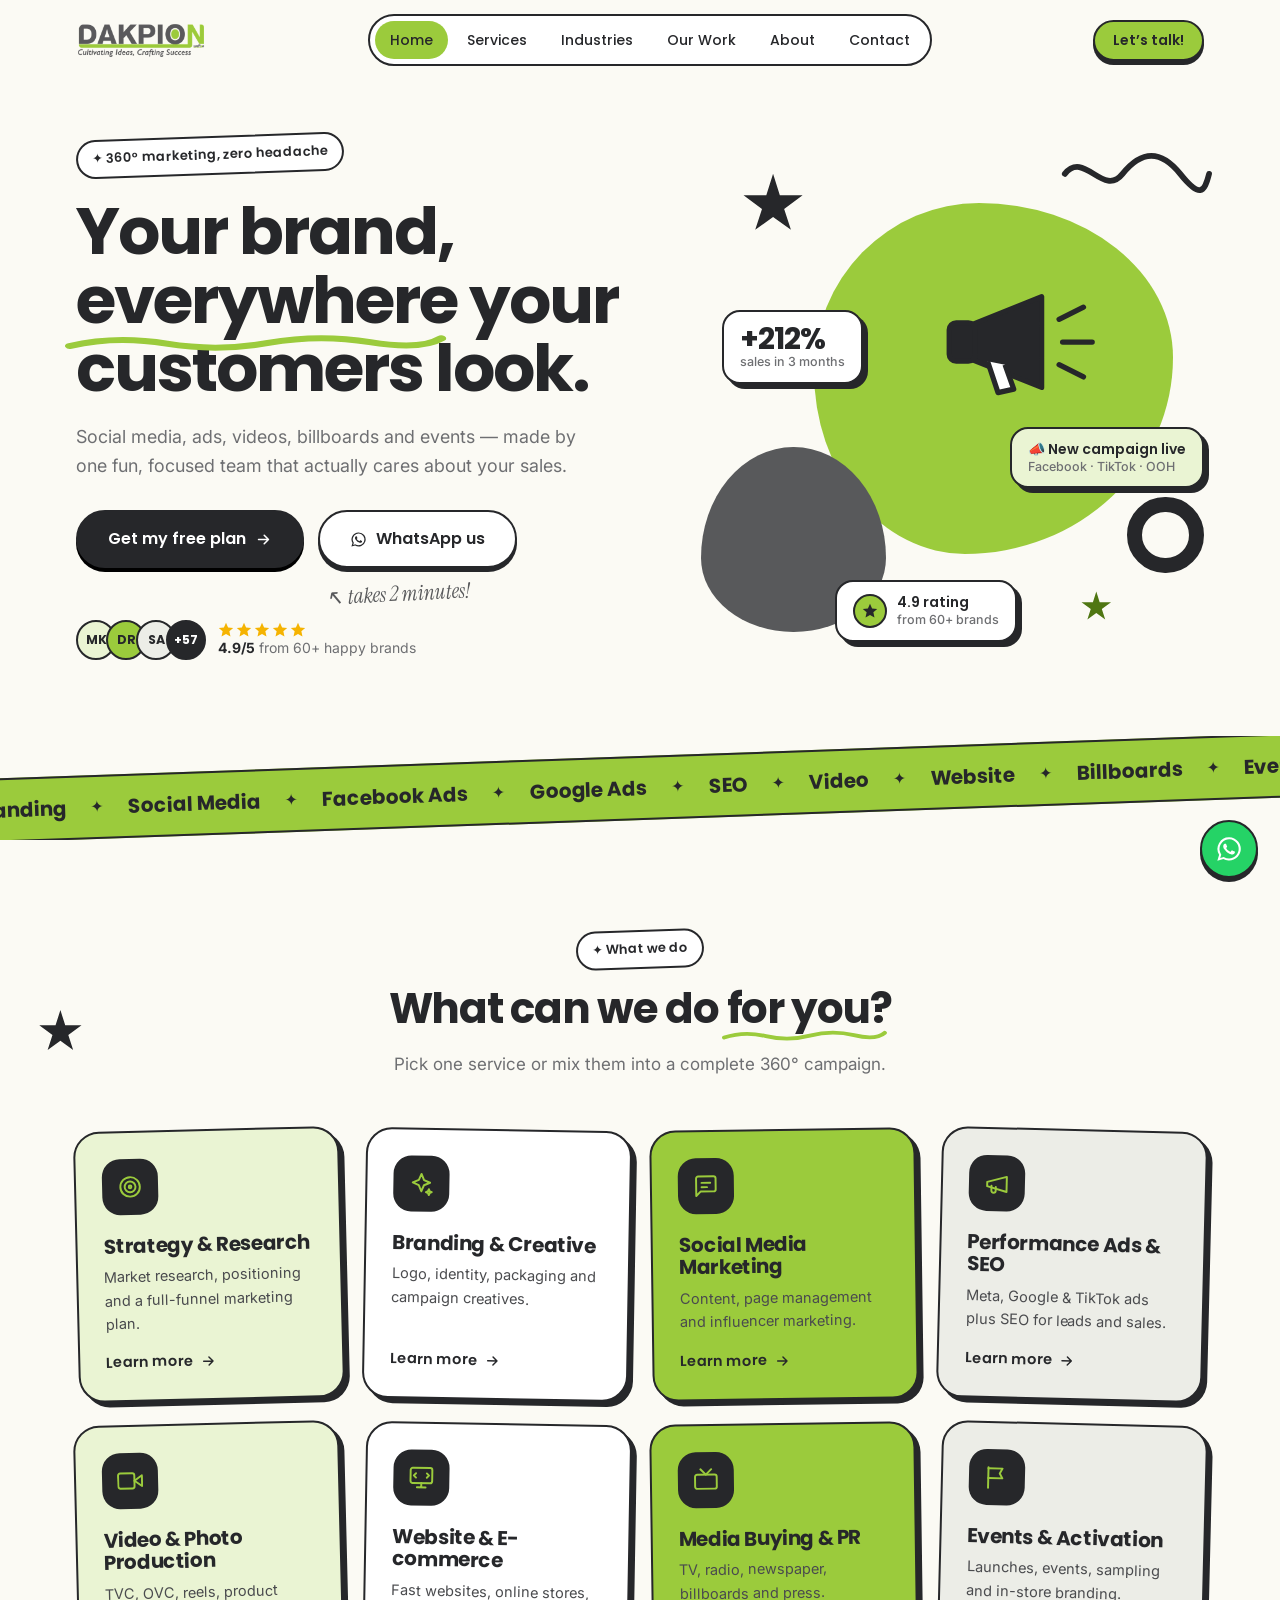
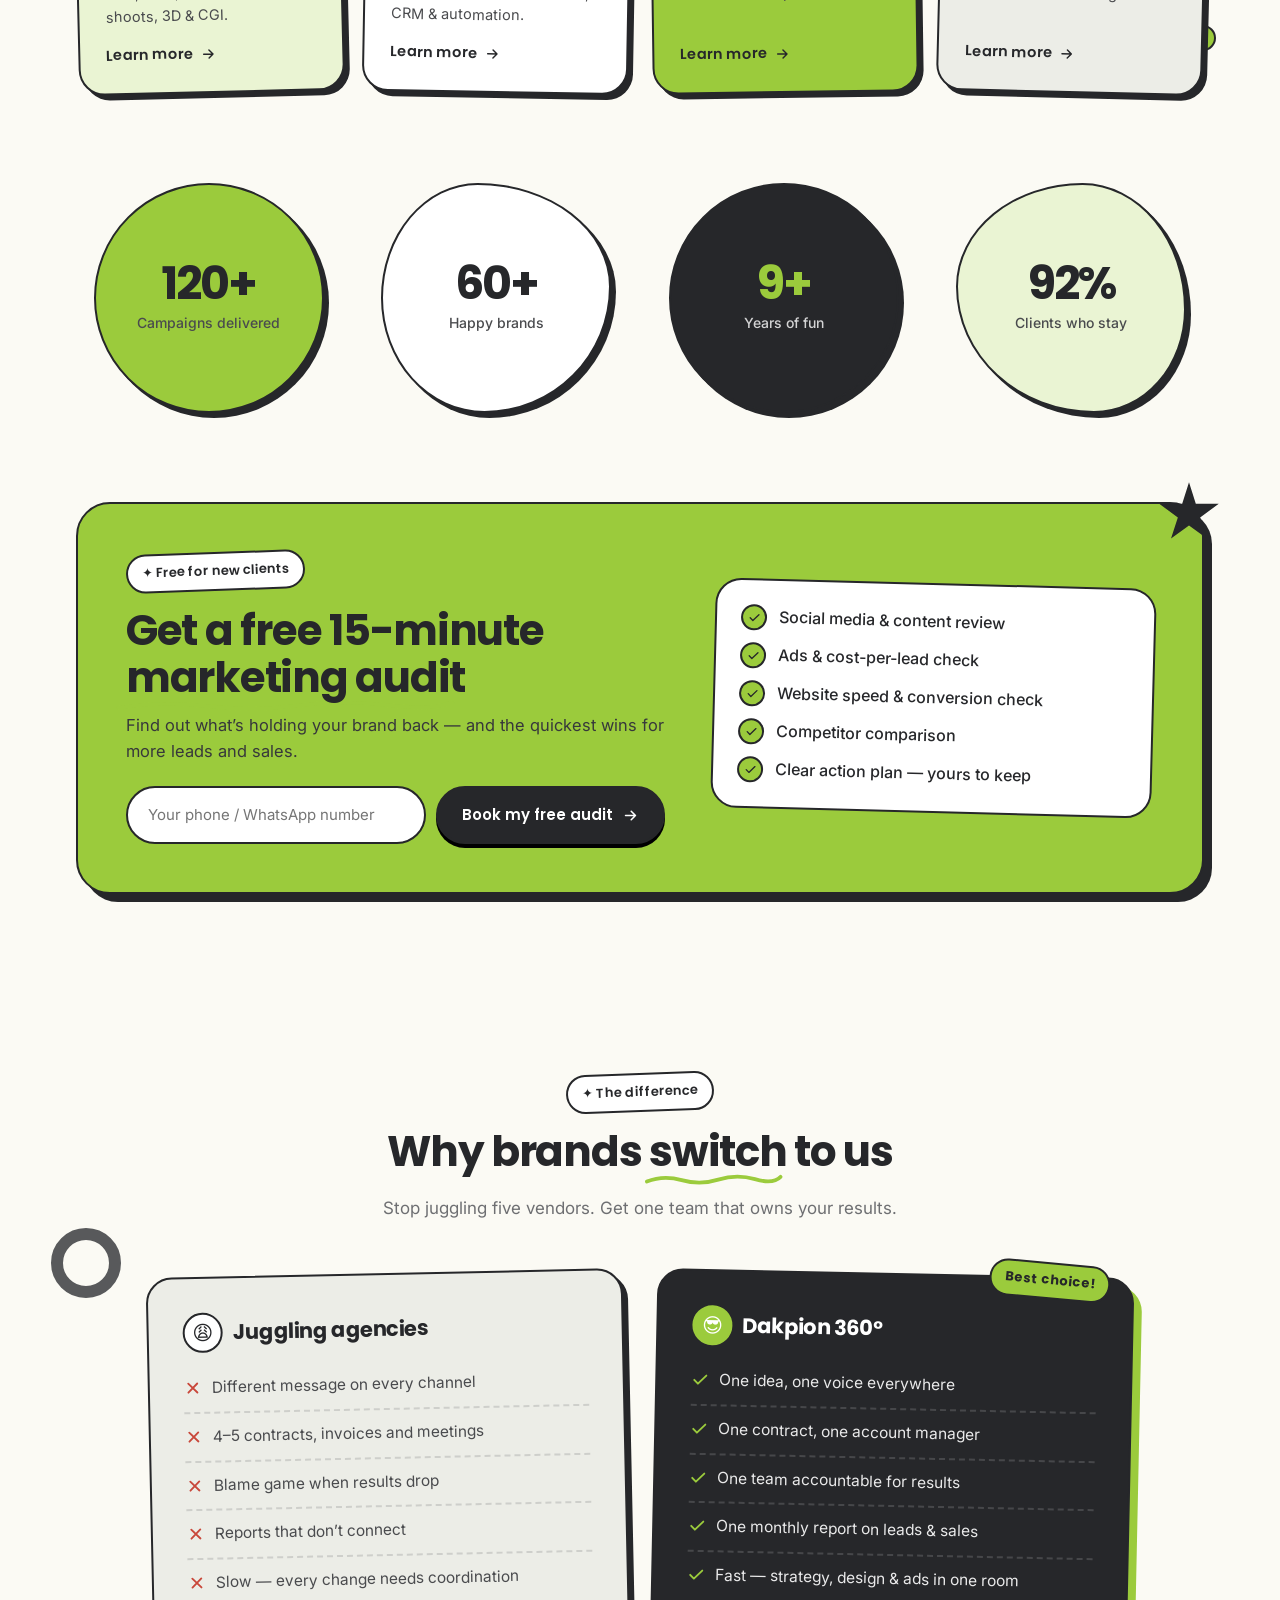
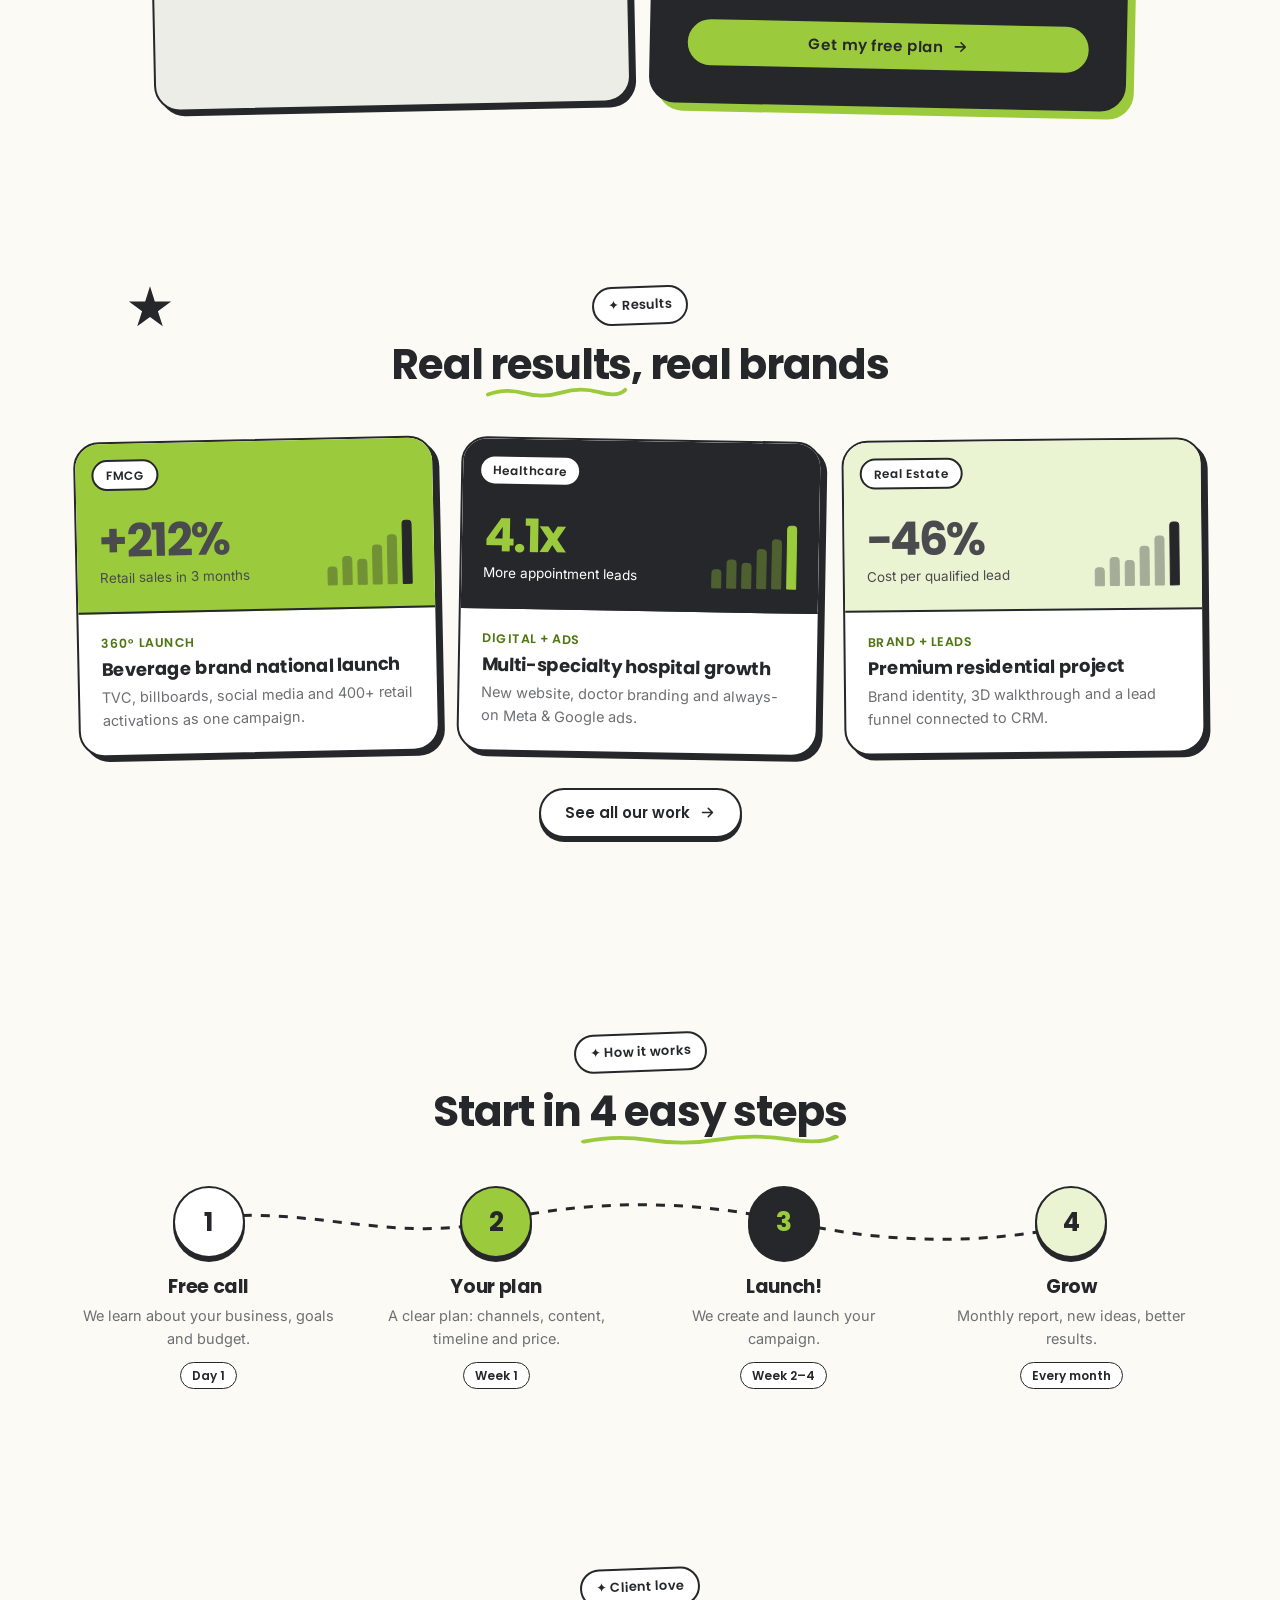
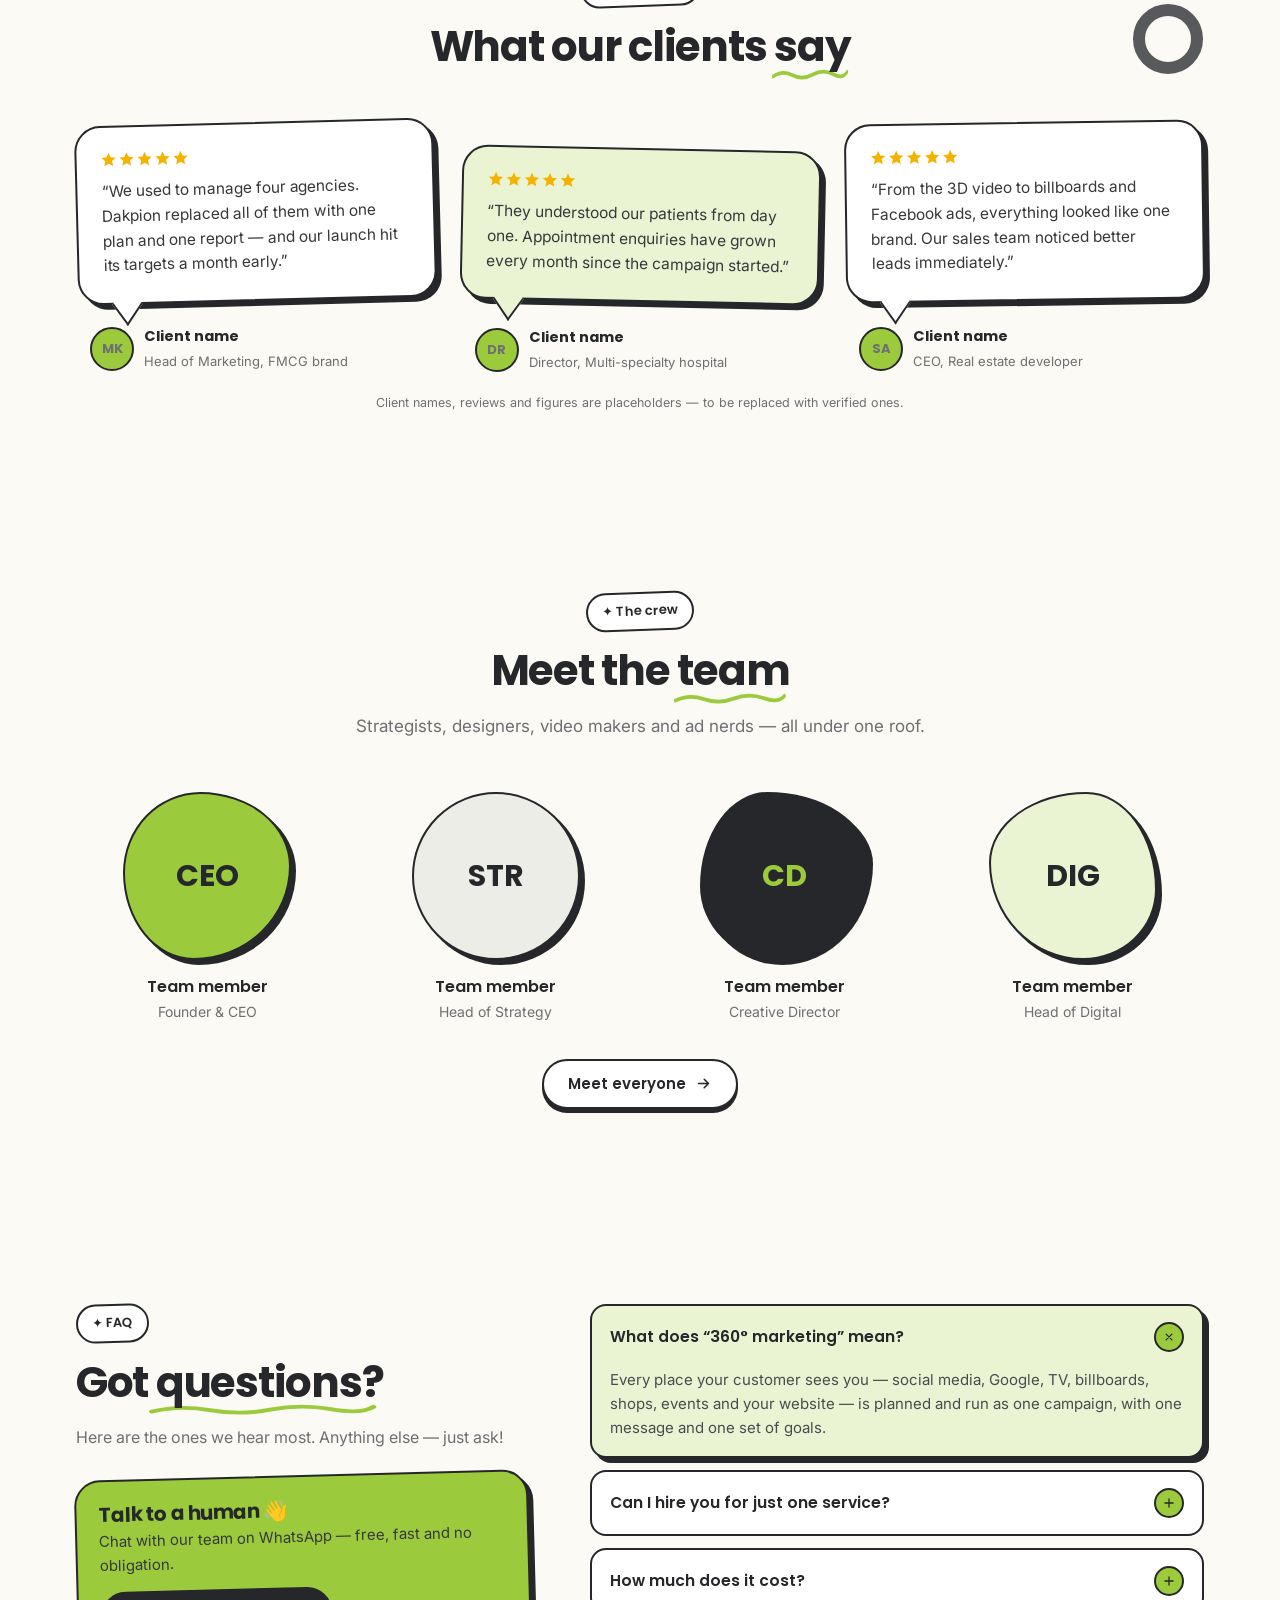
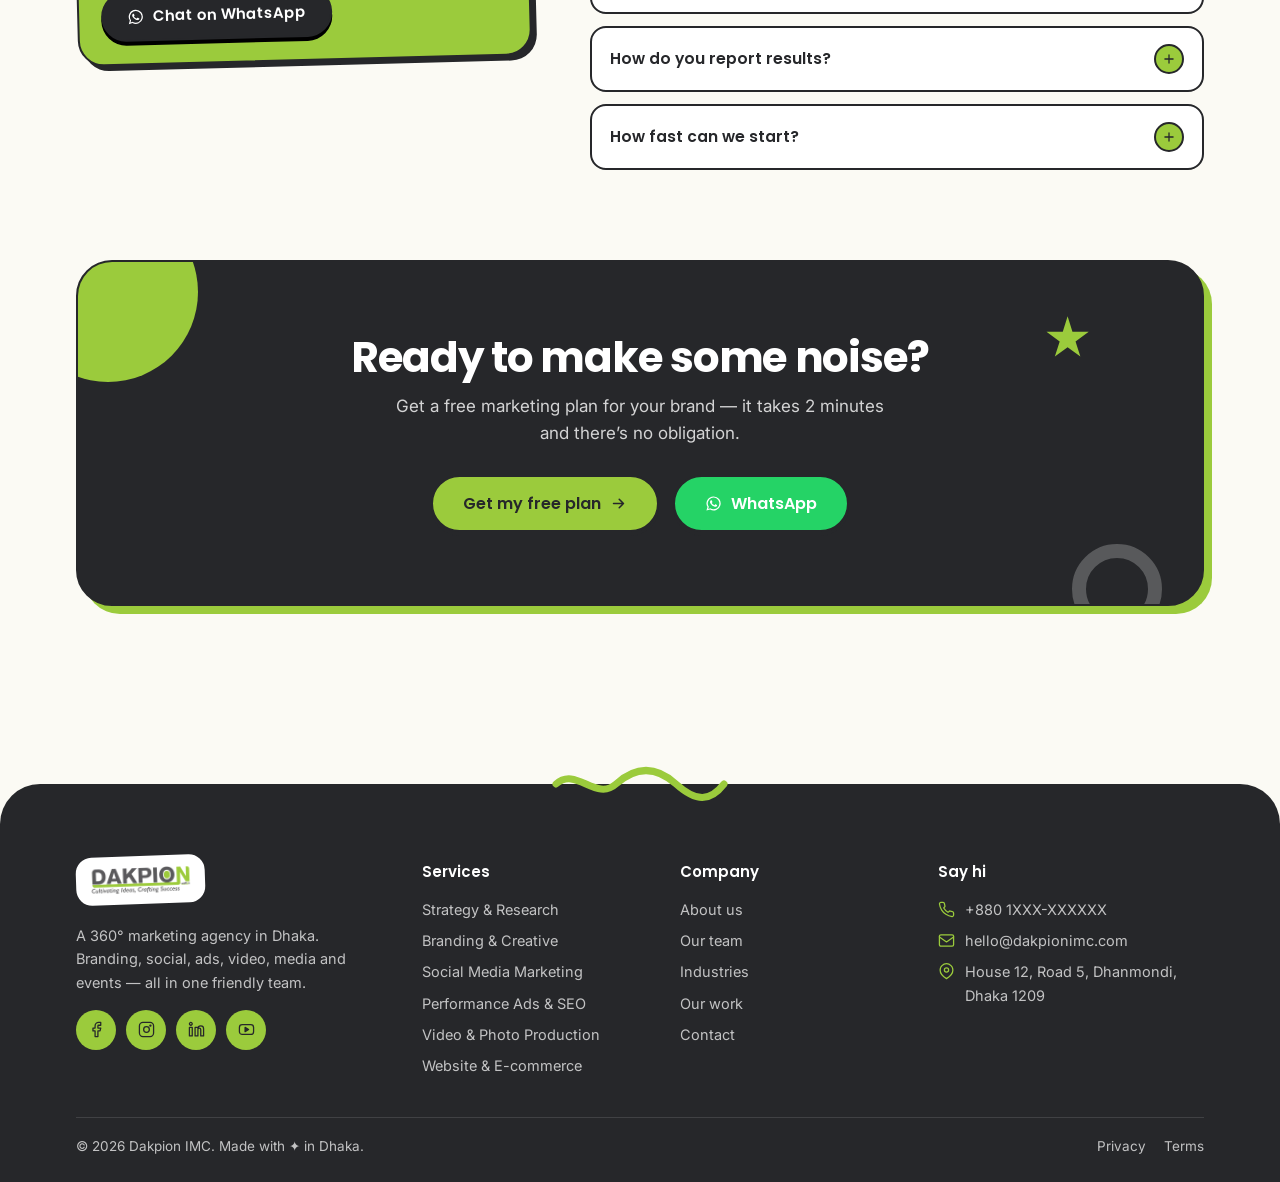
==== commit 501b3506: "Redesign in a playful, illustrated style with scroll-triggered motion The client picked the "Playful" ====
--- a/index.html
+++ b/index.html
@@ -4,15 +4,15 @@
 <meta charset="UTF-8">
 <meta name="viewport" content="width=device-width, initial-scale=1.0">
 <title>Dakpion IMC — 360° Marketing Agency in Bangladesh</title>
-<meta name="description" content="Dakpion IMC is a 360° marketing agency in Dhaka — branding, social media, Facebook & Google ads, SEO, video production, websites, media buying and events. Get a free proposal.">
+<meta name="description" content="Dakpion IMC is a 360° marketing agency in Dhaka — branding, social media, Facebook & Google ads, SEO, video production, websites, media buying and events. Get a free plan.">
 <meta name="theme-color" content="#9BCB3C">
 <meta property="og:title" content="Dakpion IMC — 360° Marketing Agency in Bangladesh">
-<meta property="og:description" content="Dakpion IMC is a 360° marketing agency in Dhaka — branding, social media, Facebook & Google ads, SEO, video production, websites, media buying and events. Get a free proposal.">
+<meta property="og:description" content="Dakpion IMC is a 360° marketing agency in Dhaka — branding, social media, Facebook & Google ads, SEO, video production, websites, media buying and events. Get a free plan.">
 <meta property="og:type" content="website">
 <link rel="icon" href="assets/images/favicon.png">
 <link rel="preconnect" href="https://fonts.googleapis.com">
 <link rel="preconnect" href="https://fonts.gstatic.com" crossorigin>
-<link href="https://fonts.googleapis.com/css2?family=Inter:wght@400;500;600;700&family=Poppins:wght@500;600;700&display=swap" rel="stylesheet">
+<link href="https://fonts.googleapis.com/css2?family=Inter:wght@400;500;600&family=Poppins:wght@500;600;700&family=Instrument+Serif:ital@1&display=swap" rel="stylesheet">
 <link rel="stylesheet" href="assets/css/style.css">
 <script>document.documentElement.classList.add('js')</script>
 <script src="assets/js/main.js" defer></script>
@@ -20,133 +20,165 @@
 <body data-page="home">
 <!-- @header -->
 <header class="site-header">
-  <div class="container">
-    <div class="header-inner">
-      <a href="index.html" class="brand" aria-label="Dakpion IMC home"><img src="assets/images/logo-dark.webp" width="420" height="116" alt="Dakpion IMC"></a>
-      <nav aria-label="Main"><ul class="nav"><li><a href="index.html" data-nav="home">Home</a></li><li><a href="services.html" data-nav="services">Services</a></li><li><a href="industries.html" data-nav="industries">Industries</a></li><li><a href="portfolio.html" data-nav="work">Our Work</a></li><li><a href="about.html" data-nav="about">About</a></li><li><a href="contact.html" data-nav="contact">Contact</a></li></ul></nav>
-      <div class="header-cta">
-        <a href="contact.html" class="btn btn--primary btn--sm">Get Free Proposal</a>
-        <button class="menu-btn" aria-label="Menu" aria-expanded="false" aria-controls="mobile-nav"><span></span><span></span><span></span></button>
-      </div>
-    </div>
-  </div>
-  <nav class="mobile-nav" id="mobile-nav" aria-label="Mobile"><a href="index.html">Home</a><a href="services.html">Services</a><a href="industries.html">Industries</a><a href="portfolio.html">Our Work</a><a href="about.html">About</a><a href="contact.html">Contact</a><a href="contact.html" class="btn btn--primary btn--block">Get Free Proposal <svg class="icon" aria-hidden="true"><use href="assets/icons/sprite.svg#i-arrow"/></svg></a></nav>
+  <div class="container header-inner">
+    <a href="index.html" class="brand" aria-label="Dakpion IMC home"><img src="assets/images/logo-dark.webp" width="420" height="116" alt="Dakpion IMC"></a>
+    <nav aria-label="Main"><ul class="nav"><li><a href="index.html" data-nav="home">Home</a></li><li><a href="services.html" data-nav="services">Services</a></li><li><a href="industries.html" data-nav="industries">Industries</a></li><li><a href="portfolio.html" data-nav="work">Our Work</a></li><li><a href="about.html" data-nav="about">About</a></li><li><a href="contact.html" data-nav="contact">Contact</a></li></ul></nav>
+    <div class="header-cta">
+      <a href="contact.html" class="btn btn--lime btn--sm">Let’s talk!</a>
+      <button class="menu-btn" aria-label="Menu" aria-expanded="false" aria-controls="mobile-nav"><span></span><span></span><span></span></button>
+    </div>
+  </div>
+  <nav class="mobile-nav" id="mobile-nav" aria-label="Mobile"><a href="index.html">Home</a><a href="services.html">Services</a><a href="industries.html">Industries</a><a href="portfolio.html">Our Work</a><a href="about.html">About</a><a href="contact.html">Contact</a><a href="contact.html" class="btn btn--lime btn--block">Get my free plan <svg class="icon" aria-hidden="true"><use href="assets/icons/sprite.svg#i-arrow"/></svg></a></nav>
 </header>
 <!-- /@header -->
 
-<main class="container">
-
-<section class="block hero">
-  <div class="bento">
-    <div class="tile hero-tile s-8 r-2 reveal">
+<main>
+
+<section class="hero">
+  <div class="container hero-grid">
+    <div>
+      <span class="sticker enter">✦ 360° marketing, zero headache</span>
+      <h1 class="enter" style="--d:.08s">Your brand, <span class="sq">everywhere<svg viewBox="0 0 300 30" preserveAspectRatio="none" aria-hidden="true"><path d="M4 20 Q 40 6 80 17 T 160 16 T 240 15 T 296 10"/></svg></span> your customers look.</h1>
+      <p class="sub enter" style="--d:.16s">Social media, ads, videos, billboards and events — made by one fun, focused team that actually cares about your sales.</p>
+      <div class="hero-cta enter" style="--d:.24s">
+        <a href="contact.html" class="btn btn--dark btn--lg">Get my free plan <svg class="icon" aria-hidden="true"><use href="assets/icons/sprite.svg#i-arrow"/></svg></a>
+        <a href="https://wa.me/8801XXXXXXXXX" class="btn btn--lg" target="_blank" rel="noopener"><svg class="icon" aria-hidden="true"><use href="assets/icons/sprite.svg#i-wa"/></svg> WhatsApp us</a>
+        <span class="note">↖ takes 2 minutes!</span>
+      </div>
+      <div class="trust enter" style="--d:.32s"><div class="avatars"><span>MK</span><span>DR</span><span>SA</span><span>+57</span></div><div><span class="stars" aria-label="5 out of 5 stars"><svg class="icon" aria-hidden="true"><use href="assets/icons/sprite.svg#i-star"/></svg><svg class="icon" aria-hidden="true"><use href="assets/icons/sprite.svg#i-star"/></svg><svg class="icon" aria-hidden="true"><use href="assets/icons/sprite.svg#i-star"/></svg><svg class="icon" aria-hidden="true"><use href="assets/icons/sprite.svg#i-star"/></svg><svg class="icon" aria-hidden="true"><use href="assets/icons/sprite.svg#i-star"/></svg></span><p><b>4.9/5</b> from 60+ happy brands</p></div></div>
+    </div>
+    <div class="art" aria-hidden="true">
+      <span class="blob blob--lime"></span><span class="blob blob--grey"></span>
+      <span class="star " aria-hidden="true"></span><span class="star star--sm" aria-hidden="true"></span><span class="ring-shape"></span>
+      <svg class="squiggle" viewBox="0 0 160 60"><path d="M5 30 C 25 5, 45 55, 65 30 S 105 5, 125 30 S 150 50, 155 30"/></svg>
+      <span class="mega"><svg viewBox="0 0 200 140" aria-hidden="true"><g stroke="#26272A" stroke-width="6" stroke-linejoin="round">
+<path d="M40 50 L120 18 L120 122 L40 90 Z" fill="#26272A"/><rect x="14" y="48" width="30" height="44" rx="8" fill="#26272A"/>
+<path d="M58 92 L70 128 L88 124 L78 96" fill="#fff"/></g>
+<g stroke="#26272A" stroke-width="6" stroke-linecap="round" fill="none"><path d="M140 44 L168 30"/><path d="M144 70 L178 70"/><path d="M140 96 L168 110"/></g></svg></span>
+      <div class="sticker-card sc-1"><b>+212%</b><small>sales in 3 months</small></div>
+      <div class="sticker-card sc-2">📣 New campaign live<small>Facebook · TikTok · OOH</small></div>
+      <div class="sticker-card sc-3"><i><svg class="icon" aria-hidden="true"><use href="assets/icons/sprite.svg#i-star"/></svg></i><span>4.9 rating<small>from 60+ brands</small></span></div>
+    </div>
+  </div>
+</section>
+
+<div class="tape-wrap" aria-hidden="true"><div class="tape"><div class="tape-track"><span>Branding</span><span>Social Media</span><span>Facebook Ads</span><span>Google Ads</span><span>SEO</span><span>Video</span><span>Website</span><span>Billboards</span><span>Events</span></div><div class="tape-track"><span>Branding</span><span>Social Media</span><span>Facebook Ads</span><span>Google Ads</span><span>SEO</span><span>Video</span><span>Website</span><span>Billboards</span><span>Events</span></div></div></div>
+
+<section class="section">
+  <span class="deco-float star" style="left:3%;top:18%" aria-hidden="true"></span><span class="deco-float dot" style="right:5%;bottom:14%" aria-hidden="true"></span>
+  <div class="container">
+    <div class="sec-head reveal"><span class="sticker">✦ What we do</span><h2>What can we do <span class="sq">for you?<svg viewBox="0 0 300 30" preserveAspectRatio="none" aria-hidden="true"><path d="M4 20 Q 40 6 80 17 T 160 16 T 240 15 T 296 10"/></svg></span></h2><p>Pick one service or mix them into a complete 360° campaign.</p></div>
+    <div class="cards" data-stagger><a class="card pop" href="services.html#strategy"><span class="ci"><svg class="icon" aria-hidden="true"><use href="assets/icons/sprite.svg#i-target"/></svg></span><h3>Strategy &amp; Research</h3><p>Market research, positioning and a full-funnel marketing plan.</p><span class="link">Learn more <svg class="icon" aria-hidden="true"><use href="assets/icons/sprite.svg#i-arrow"/></svg></span></a><a class="card pop" href="services.html#branding"><span class="ci"><svg class="icon" aria-hidden="true"><use href="assets/icons/sprite.svg#i-brand"/></svg></span><h3>Branding &amp; Creative</h3><p>Logo, identity, packaging and campaign creatives.</p><span class="link">Learn more <svg class="icon" aria-hidden="true"><use href="assets/icons/sprite.svg#i-arrow"/></svg></span></a><a class="card pop" href="services.html#digital"><span class="ci"><svg class="icon" aria-hidden="true"><use href="assets/icons/sprite.svg#i-social"/></svg></span><h3>Social Media Marketing</h3><p>Content, page management and influencer marketing.</p><span class="link">Learn more <svg class="icon" aria-hidden="true"><use href="assets/icons/sprite.svg#i-arrow"/></svg></span></a><a class="card pop" href="services.html#performance"><span class="ci"><svg class="icon" aria-hidden="true"><use href="assets/icons/sprite.svg#i-ads"/></svg></span><h3>Performance Ads &amp; SEO</h3><p>Meta, Google &amp; TikTok ads plus SEO for leads and sales.</p><span class="link">Learn more <svg class="icon" aria-hidden="true"><use href="assets/icons/sprite.svg#i-arrow"/></svg></span></a><a class="card pop" href="services.html#production"><span class="ci"><svg class="icon" aria-hidden="true"><use href="assets/icons/sprite.svg#i-video"/></svg></span><h3>Video &amp; Photo Production</h3><p>TVC, OVC, reels, product shoots, 3D &amp; CGI.</p><span class="link">Learn more <svg class="icon" aria-hidden="true"><use href="assets/icons/sprite.svg#i-arrow"/></svg></span></a><a class="card pop" href="services.html#tech"><span class="ci"><svg class="icon" aria-hidden="true"><use href="assets/icons/sprite.svg#i-web"/></svg></span><h3>Website &amp; E-commerce</h3><p>Fast websites, online stores, CRM &amp; automation.</p><span class="link">Learn more <svg class="icon" aria-hidden="true"><use href="assets/icons/sprite.svg#i-arrow"/></svg></span></a><a class="card pop" href="services.html#atl"><span class="ci"><svg class="icon" aria-hidden="true"><use href="assets/icons/sprite.svg#i-tv"/></svg></span><h3>Media Buying &amp; PR</h3><p>TV, radio, newspaper, billboards and press.</p><span class="link">Learn more <svg class="icon" aria-hidden="true"><use href="assets/icons/sprite.svg#i-arrow"/></svg></span></a><a class="card pop" href="services.html#btl"><span class="ci"><svg class="icon" aria-hidden="true"><use href="assets/icons/sprite.svg#i-flag"/></svg></span><h3>Events &amp; Activation</h3><p>Launches, events, sampling and in-store branding.</p><span class="link">Learn more <svg class="icon" aria-hidden="true"><use href="assets/icons/sprite.svg#i-arrow"/></svg></span></a></div>
+  </div>
+</section>
+
+<section class="section" style="padding-top:0">
+  <div class="container">
+    <div class="stats" data-stagger>
+      <div class="bubble pop"><div><b data-count="120" data-suffix="+">120+</b><span>Campaigns delivered</span></div></div>
+      <div class="bubble pop"><div><b data-count="60" data-suffix="+">60+</b><span>Happy brands</span></div></div>
+      <div class="bubble pop"><div><b data-count="9" data-suffix="+">9+</b><span>Years of fun</span></div></div>
+      <div class="bubble pop"><div><b data-count="92" data-suffix="%">92%</b><span>Clients who stay</span></div></div>
+    </div>
+  </div>
+</section>
+
+<section class="section" style="padding-top:0">
+  <div class="container">
+    <div class="audit pop">
+      <span class="star " aria-hidden="true"></span>
       <div>
-        <span class="chip"><b>360°</b> Marketing agency · Dhaka</span>
-        <h1>One team for <span class="hl">every channel</span> your customers see.</h1>
-        <p class="sub">Branding, social media, ads, video, website, media and events — planned together and measured on one report.</p>
-        <div class="hero-actions"><a href="contact.html" class="btn btn--primary btn--lg">Get Free Proposal <svg class="icon" aria-hidden="true"><use href="assets/icons/sprite.svg#i-arrow"/></svg></a><a href="https://wa.me/8801XXXXXXXXX" class="btn btn--ghost btn--lg" target="_blank" rel="noopener"><svg class="icon" aria-hidden="true"><use href="assets/icons/sprite.svg#i-wa"/></svg> WhatsApp</a></div>
-      </div>
-      <div class="trust"><span class="stars" aria-label="5 out of 5 stars"><svg class="icon" aria-hidden="true"><use href="assets/icons/sprite.svg#i-star"/></svg><svg class="icon" aria-hidden="true"><use href="assets/icons/sprite.svg#i-star"/></svg><svg class="icon" aria-hidden="true"><use href="assets/icons/sprite.svg#i-star"/></svg><svg class="icon" aria-hidden="true"><use href="assets/icons/sprite.svg#i-star"/></svg><svg class="icon" aria-hidden="true"><use href="assets/icons/sprite.svg#i-star"/></svg></span><span><b>4.9/5</b> from 60+ brands</span></div>
-    </div>
-    <div class="tile wheel-tile s-4 r-2 reveal" aria-hidden="true">
-      <div class="wheel"><span class="ring"></span><span class="ring2"></span><span class="core"><span><b>360°</b><span>Marketing</span></span></span><span class="spin"><span class="node" style="left:50.0%;top:6.0%"><span>Strategy</span></span><span class="node" style="left:81.1%;top:18.9%"><span>Branding</span></span><span class="node" style="left:94.0%;top:50.0%"><span>Social</span></span><span class="node" style="left:81.1%;top:81.1%"><span>Ads &amp; SEO</span></span><span class="node" style="left:50.0%;top:94.0%"><span>Video</span></span><span class="node" style="left:18.9%;top:81.1%"><span>Website</span></span><span class="node" style="left:6.0%;top:50.0%"><span>Media</span></span><span class="node" style="left:18.9%;top:18.9%"><span>Events</span></span></span></div>
-      <p class="wheel-cap">8 services · 1 plan · 1 team</p>
-    </div>
-  </div>
-  <div class="bento" style="margin-top:var(--gap)">
-    <div class="tile stat-tile tile--lime s-3 reveal"><b data-count="120" data-suffix="+">120+</b><span>Campaigns delivered</span></div>
-    <div class="tile stat-tile s-3 reveal"><b data-count="60" data-suffix="+">60+</b><span>Brands served</span></div>
-    <div class="tile stat-tile s-3 reveal"><b data-count="9" data-suffix="+">9+</b><span>Years of experience</span></div>
-    <div class="tile stat-tile tile--dark s-3 reveal"><b data-count="92" data-suffix="%">92%</b><span>Client retention</span></div>
-  </div>
-</section>
-
-<section class="block">
-  <div class="block-head"><div><span class="label">Services</span><h2>Everything your brand needs</h2><p>Use one service or combine them into a complete 360° campaign.</p></div><a href="services.html" class="btn btn--ghost btn--sm">All services <svg class="icon" aria-hidden="true"><use href="assets/icons/sprite.svg#i-arrow"/></svg></a></div>
-  <div class="bento">
-    <a class="tile svc s-4 reveal" href="services.html#branding"><span class="go"><svg class="icon" aria-hidden="true"><use href="assets/icons/sprite.svg#i-arrow"/></svg></span><span class="ti"><svg class="icon" aria-hidden="true"><use href="assets/icons/sprite.svg#i-brand"/></svg></span><h3>Branding &amp; Creative</h3><p class="muted">Logo, identity, packaging and campaign creatives.</p></a>
-    <a class="tile svc s-4 reveal" href="services.html#digital"><span class="go"><svg class="icon" aria-hidden="true"><use href="assets/icons/sprite.svg#i-arrow"/></svg></span><span class="ti"><svg class="icon" aria-hidden="true"><use href="assets/icons/sprite.svg#i-social"/></svg></span><h3>Social Media Marketing</h3><p class="muted">Content, page management and influencer marketing.</p></a>
-    <a class="tile svc s-4 r-2 tile--dark reveal" href="services.html#performance"><span class="go"><svg class="icon" aria-hidden="true"><use href="assets/icons/sprite.svg#i-arrow"/></svg></span><span class="ti"><svg class="icon" aria-hidden="true"><use href="assets/icons/sprite.svg#i-ads"/></svg></span><h3>Performance Ads &amp; SEO</h3><p class="muted">Meta, Google &amp; TikTok ads plus SEO for leads and sales.</p><div class="mini-bars" aria-hidden="true"><i style="--h:30%;--k:0"></i><i style="--h:44%;--k:1"></i><i style="--h:38%;--k:2"></i><i style="--h:58%;--k:3"></i><i style="--h:72%;--k:4"></i><i style="--h:100%;--k:5"></i></div></a>
-    <a class="tile svc s-4 tile--lime reveal" href="services.html#strategy"><span class="go"><svg class="icon" aria-hidden="true"><use href="assets/icons/sprite.svg#i-arrow"/></svg></span><span class="ti"><svg class="icon" aria-hidden="true"><use href="assets/icons/sprite.svg#i-target"/></svg></span><h3>Strategy &amp; Research</h3><p class="muted">Market research, positioning and a full-funnel marketing plan.</p></a>
-    <a class="tile svc s-4 reveal" href="services.html#production"><span class="go"><svg class="icon" aria-hidden="true"><use href="assets/icons/sprite.svg#i-arrow"/></svg></span><span class="ti"><svg class="icon" aria-hidden="true"><use href="assets/icons/sprite.svg#i-video"/></svg></span><h3>Video &amp; Photo Production</h3><p class="muted">TVC, OVC, reels, product shoots, 3D &amp; CGI.</p></a>
-    <a class="tile svc s-4 reveal" href="services.html#tech"><span class="go"><svg class="icon" aria-hidden="true"><use href="assets/icons/sprite.svg#i-arrow"/></svg></span><span class="ti"><svg class="icon" aria-hidden="true"><use href="assets/icons/sprite.svg#i-web"/></svg></span><h3>Website &amp; E-commerce</h3><p class="muted">Fast websites, online stores, CRM &amp; automation.</p></a>
-    <a class="tile svc s-4 reveal" href="services.html#atl"><span class="go"><svg class="icon" aria-hidden="true"><use href="assets/icons/sprite.svg#i-arrow"/></svg></span><span class="ti"><svg class="icon" aria-hidden="true"><use href="assets/icons/sprite.svg#i-tv"/></svg></span><h3>Media Buying &amp; PR</h3><p class="muted">TV, radio, newspaper, billboards and press.</p></a>
-    <a class="tile svc s-4 tile--grey reveal" href="services.html#btl"><span class="go"><svg class="icon" aria-hidden="true"><use href="assets/icons/sprite.svg#i-arrow"/></svg></span><span class="ti"><svg class="icon" aria-hidden="true"><use href="assets/icons/sprite.svg#i-flag"/></svg></span><h3>Events &amp; Activation</h3><p class="muted">Launches, events, sampling and in-store branding.</p></a>
-
-    <div class="tile tile--wash s-12 audit reveal">
-      <div>
-        <span class="label">Free for new clients</span>
-        <h2>Get a free 15-minute marketing audit</h2>
+        <span class="sticker">✦ Free for new clients</span>
+        <h2>Get a free 15-minute <span class="sq">marketing audit<svg viewBox="0 0 300 30" preserveAspectRatio="none" aria-hidden="true"><path d="M4 20 Q 40 6 80 17 T 160 16 T 240 15 T 296 10"/></svg></span></h2>
         <p>Find out what’s holding your brand back — and the quickest wins for more leads and sales.</p>
         <form class="audit-form" data-form novalidate>
           <label class="sr-only" for="a-phone">Phone / WhatsApp</label>
           <input id="a-phone" name="phone" type="tel" required autocomplete="tel" placeholder="Your phone / WhatsApp number">
-          <button class="btn btn--dark" type="submit">Book free audit <svg class="icon" aria-hidden="true"><use href="assets/icons/sprite.svg#i-arrow"/></svg></button>
+          <button class="btn btn--dark" type="submit">Book my free audit <svg class="icon" aria-hidden="true"><use href="assets/icons/sprite.svg#i-arrow"/></svg></button>
         </form>
-        <div class="form-success" role="status"><div class="ok"><svg class="icon" aria-hidden="true"><use href="assets/icons/sprite.svg#i-check"/></svg></div><h3>Booked!</h3><p>We’ll call you within 24 hours.</p></div>
+        <div class="form-success" role="status"><div class="ok"><svg class="icon" aria-hidden="true"><use href="assets/icons/sprite.svg#i-check"/></svg></div><h3>Booked! 🎉</h3><p>We’ll call you within 24 hours.</p></div>
       </div>
-      <ul class="audit-list"><li><svg class="icon" aria-hidden="true"><use href="assets/icons/sprite.svg#i-check"/></svg>Social media &amp; content review</li><li><svg class="icon" aria-hidden="true"><use href="assets/icons/sprite.svg#i-check"/></svg>Ads &amp; cost-per-lead check</li><li><svg class="icon" aria-hidden="true"><use href="assets/icons/sprite.svg#i-check"/></svg>Website speed &amp; conversion check</li><li><svg class="icon" aria-hidden="true"><use href="assets/icons/sprite.svg#i-check"/></svg>Competitor comparison</li><li><svg class="icon" aria-hidden="true"><use href="assets/icons/sprite.svg#i-check"/></svg>Clear action plan — yours to keep</li></ul>
-    </div>
-  </div>
-</section>
-
-<section class="block">
-  <div class="block-head"><div><span class="label">Results</span><h2>Real results for real brands</h2></div><a href="portfolio.html" class="btn btn--ghost btn--sm">All case studies <svg class="icon" aria-hidden="true"><use href="assets/icons/sprite.svg#i-arrow"/></svg></a></div>
-  <div class="bento">
-    <article class="tile case s-7 tile--dark reveal" data-cat="integrated activation">
-      <span class="ind">FMCG</span>
-      <div class="case-row"><div><div class="kpi">+212%</div><p class="kpi-l muted">Retail sales in 3 months</p></div><div class="mini-bars" aria-hidden="true"><i style="--h:30%;--k:0"></i><i style="--h:44%;--k:1"></i><i style="--h:38%;--k:2"></i><i style="--h:58%;--k:3"></i><i style="--h:72%;--k:4"></i><i style="--h:100%;--k:5"></i></div></div>
-      <div><h3>Beverage brand national launch</h3><p class="muted">TVC, billboards, social media and 400+ retail activations as one campaign.</p></div>
-    </article>
-    <figure class="tile review s-5 reveal" style="margin:0"><div><span class="stars" aria-label="5 out of 5 stars"><svg class="icon" aria-hidden="true"><use href="assets/icons/sprite.svg#i-star"/></svg><svg class="icon" aria-hidden="true"><use href="assets/icons/sprite.svg#i-star"/></svg><svg class="icon" aria-hidden="true"><use href="assets/icons/sprite.svg#i-star"/></svg><svg class="icon" aria-hidden="true"><use href="assets/icons/sprite.svg#i-star"/></svg><svg class="icon" aria-hidden="true"><use href="assets/icons/sprite.svg#i-star"/></svg></span><blockquote>“We used to manage four agencies. Dakpion replaced all of them with one plan and one report — and our launch hit its targets a month early.”</blockquote></div><figcaption class="who"><span class="av">MK</span><div><b>Client name</b><span>Head of Marketing, FMCG brand</span></div></figcaption></figure>
-    <figure class="tile review s-4 reveal" style="margin:0"><div><span class="stars" aria-label="5 out of 5 stars"><svg class="icon" aria-hidden="true"><use href="assets/icons/sprite.svg#i-star"/></svg><svg class="icon" aria-hidden="true"><use href="assets/icons/sprite.svg#i-star"/></svg><svg class="icon" aria-hidden="true"><use href="assets/icons/sprite.svg#i-star"/></svg><svg class="icon" aria-hidden="true"><use href="assets/icons/sprite.svg#i-star"/></svg><svg class="icon" aria-hidden="true"><use href="assets/icons/sprite.svg#i-star"/></svg></span><blockquote>“They understood our patients from day one. Appointment enquiries have grown every month since the campaign started.”</blockquote></div><figcaption class="who"><span class="av">DR</span><div><b>Client name</b><span>Director, Multi-specialty hospital</span></div></figcaption></figure>
-    <article class="tile case s-4 tile--lime reveal" data-cat="digital performance">
-      <span class="ind">Healthcare</span>
-      <div class="case-row"><div><div class="kpi">4.1x</div><p class="kpi-l muted">More appointment leads</p></div><div class="mini-bars" aria-hidden="true"><i style="--h:30%;--k:0"></i><i style="--h:44%;--k:1"></i><i style="--h:38%;--k:2"></i><i style="--h:58%;--k:3"></i><i style="--h:72%;--k:4"></i><i style="--h:100%;--k:5"></i></div></div>
-      <div><h3>Multi-specialty hospital growth</h3><p class="muted">New website, doctor branding and always-on Meta &amp; Google ads.</p></div>
-    </article>
-    <article class="tile case s-4 reveal" data-cat="branding production">
-      <span class="ind">Real Estate</span>
-      <div class="case-row"><div><div class="kpi">−46%</div><p class="kpi-l muted">Cost per qualified lead</p></div><div class="mini-bars" aria-hidden="true"><i style="--h:30%;--k:0"></i><i style="--h:44%;--k:1"></i><i style="--h:38%;--k:2"></i><i style="--h:58%;--k:3"></i><i style="--h:72%;--k:4"></i><i style="--h:100%;--k:5"></i></div></div>
-      <div><h3>Premium residential project</h3><p class="muted">Brand identity, 3D walkthrough and a lead funnel connected to CRM.</p></div>
-    </article>
-  </div>
-  <p class="note">Client names, reviews and figures are placeholders — to be replaced with verified case studies.</p>
-</section>
-
-<section class="block">
-  <div class="block-head"><div><span class="label">Why Dakpion</span><h2>Why brands switch to us</h2><p>Stop managing five vendors. Get one team that owns your results.</p></div></div>
-  <div class="bento">
-    <div class="tile cmp s-6 reveal"><h3><span class="cx"><svg class="icon" aria-hidden="true"><use href="assets/icons/sprite.svg#i-x"/></svg></span>Multiple agencies</h3><ul><li><svg class="icon" aria-hidden="true"><use href="assets/icons/sprite.svg#i-x"/></svg>Different message on every channel</li><li><svg class="icon" aria-hidden="true"><use href="assets/icons/sprite.svg#i-x"/></svg>4–5 contracts, invoices and meetings</li><li><svg class="icon" aria-hidden="true"><use href="assets/icons/sprite.svg#i-x"/></svg>Blame game when results drop</li><li><svg class="icon" aria-hidden="true"><use href="assets/icons/sprite.svg#i-x"/></svg>Reports that don’t connect</li><li><svg class="icon" aria-hidden="true"><use href="assets/icons/sprite.svg#i-x"/></svg>Slow — every change needs coordination</li></ul></div>
-    <div class="tile tile--dark cmp s-6 reveal"><h3><span class="cx"><svg class="icon" aria-hidden="true"><use href="assets/icons/sprite.svg#i-check"/></svg></span>Dakpion 360°</h3><ul><li><svg class="icon" aria-hidden="true"><use href="assets/icons/sprite.svg#i-check"/></svg>One idea, one voice everywhere</li><li><svg class="icon" aria-hidden="true"><use href="assets/icons/sprite.svg#i-check"/></svg>One contract, one account manager</li><li><svg class="icon" aria-hidden="true"><use href="assets/icons/sprite.svg#i-check"/></svg>One team accountable for results</li><li><svg class="icon" aria-hidden="true"><use href="assets/icons/sprite.svg#i-check"/></svg>One monthly report on leads &amp; sales</li><li><svg class="icon" aria-hidden="true"><use href="assets/icons/sprite.svg#i-check"/></svg>Fast — strategy, design &amp; ads in one room</li></ul><a href="contact.html" class="btn btn--primary btn--block">Get my free proposal <svg class="icon" aria-hidden="true"><use href="assets/icons/sprite.svg#i-arrow"/></svg></a></div>
-  </div>
-</section>
-
-<section class="block">
-  <div class="block-head"><div><span class="label">How it works</span><h2>Start in 4 simple steps</h2></div></div>
-  <div class="bento">
-    <div class="tile step s-3 reveal"><span class="n">1</span><h3>Free call</h3><p class="muted">We learn your business, goals and budget.</p><span class="when">Day 1</span></div><div class="tile step s-3 reveal"><span class="n">2</span><h3>Clear proposal</h3><p class="muted">Channels, content, timeline, price and KPIs.</p><span class="when">Week 1</span></div><div class="tile step s-3 reveal"><span class="n">3</span><h3>Launch</h3><p class="muted">We create and launch your campaign.</p><span class="when">Week 2–4</span></div><div class="tile step s-3 tile--dark reveal"><span class="n">4</span><h3>Report &amp; grow</h3><p class="muted">Monthly report and optimisation.</p><span class="when">Every month</span></div>
-  </div>
-</section>
-
-<section class="block">
-  <div class="block-head"><div><span class="label">Our team</span><h2>The people behind your growth</h2></div><a href="about.html#team" class="btn btn--ghost btn--sm">Meet the team <svg class="icon" aria-hidden="true"><use href="assets/icons/sprite.svg#i-arrow"/></svg></a></div>
-  <div class="bento"><div class="tile member s-3 reveal"><div class="ph">CEO<!-- <img src="assets/images/team/name.webp" alt="Name"> --></div><div class="info"><b>Team member</b><span>Founder &amp; CEO</span></div></div><div class="tile member s-3 reveal"><div class="ph">STR<!-- <img src="assets/images/team/name.webp" alt="Name"> --></div><div class="info"><b>Team member</b><span>Head of Strategy</span></div></div><div class="tile member s-3 reveal"><div class="ph">CD<!-- <img src="assets/images/team/name.webp" alt="Name"> --></div><div class="info"><b>Team member</b><span>Creative Director</span></div></div><div class="tile member s-3 reveal"><div class="ph">DIG<!-- <img src="assets/images/team/name.webp" alt="Name"> --></div><div class="info"><b>Team member</b><span>Head of Digital</span></div></div></div>
-</section>
-
-<section class="block">
-  <div class="bento">
-    <div class="tile s-7 reveal"><span class="label">FAQ</span><h2 style="margin-bottom:6px">Common questions</h2><div><div class="faq-item open"><button class="faq-q" aria-expanded="true">What does “360° marketing” mean?<span class="pm"><svg class="icon" aria-hidden="true"><use href="assets/icons/sprite.svg#i-plus"/></svg></span></button><div class="faq-a"><div><p>Every place your customer sees you — social media, Google, TV, billboards, shops, events and your website — is planned and run as one campaign, with one message and one set of goals.</p></div></div></div><div class="faq-item"><button class="faq-q" aria-expanded="false">Can I hire you for just one service?<span class="pm"><svg class="icon" aria-hidden="true"><use href="assets/icons/sprite.svg#i-plus"/></svg></span></button><div class="faq-a"><div><p>Yes. Many clients start with one service like social media or a website, then add more as they see results.</p></div></div></div><div class="faq-item"><button class="faq-q" aria-expanded="false">How much does it cost?<span class="pm"><svg class="icon" aria-hidden="true"><use href="assets/icons/sprite.svg#i-plus"/></svg></span></button><div class="faq-a"><div><p>It depends on your goals and channels. After a free call we send a clear proposal with fixed deliverables and pricing — no hidden costs.</p></div></div></div><div class="faq-item"><button class="faq-q" aria-expanded="false">How do you report results?<span class="pm"><svg class="icon" aria-hidden="true"><use href="assets/icons/sprite.svg#i-plus"/></svg></span></button><div class="faq-a"><div><p>You get a simple monthly report with reach, leads, sales and cost per result, plus our recommendations for next month.</p></div></div></div><div class="faq-item"><button class="faq-q" aria-expanded="false">How fast can we start?<span class="pm"><svg class="icon" aria-hidden="true"><use href="assets/icons/sprite.svg#i-plus"/></svg></span></button><div class="faq-a"><div><p>Digital campaigns can go live in 1–2 weeks. Campaigns with video production or events usually take 4–6 weeks.</p></div></div></div></div></div>
-    <div class="tile tile--lime s-5 reveal" style="justify-content:space-between">
-      <div><span class="ti"><svg class="icon" aria-hidden="true"><use href="assets/icons/sprite.svg#i-wa"/></svg></span><h3 style="font-size:22px">Still have questions?</h3><p>Talk to a marketing expert on WhatsApp — it’s free and there’s no obligation.</p></div>
-      <div class="hero-actions" style="margin-top:20px"><a href="https://wa.me/8801XXXXXXXXX" class="btn btn--dark" target="_blank" rel="noopener"><svg class="icon" aria-hidden="true"><use href="assets/icons/sprite.svg#i-wa"/></svg> Chat on WhatsApp</a></div>
-    </div>
-  </div>
-</section>
-
-<section class="block">
-  <div class="tile tile--dark cta-tile reveal">
-    <div><h2>Ready to grow your brand?</h2><p>Get a free marketing audit and a clear plan for your budget.</p></div>
-    <div class="hero-actions"><a href="contact.html" class="btn btn--primary btn--lg">Get Free Proposal <svg class="icon" aria-hidden="true"><use href="assets/icons/sprite.svg#i-arrow"/></svg></a><a href="https://wa.me/8801XXXXXXXXX" class="btn btn--wa btn--lg" target="_blank" rel="noopener"><svg class="icon" aria-hidden="true"><use href="assets/icons/sprite.svg#i-wa"/></svg> WhatsApp</a></div>
+      <ul class="audit-list ticks"><li style="--k:0"><span class="tk"><svg class="icon" aria-hidden="true"><use href="assets/icons/sprite.svg#i-check"/></svg></span>Social media &amp; content review</li><li style="--k:1"><span class="tk"><svg class="icon" aria-hidden="true"><use href="assets/icons/sprite.svg#i-check"/></svg></span>Ads &amp; cost-per-lead check</li><li style="--k:2"><span class="tk"><svg class="icon" aria-hidden="true"><use href="assets/icons/sprite.svg#i-check"/></svg></span>Website speed &amp; conversion check</li><li style="--k:3"><span class="tk"><svg class="icon" aria-hidden="true"><use href="assets/icons/sprite.svg#i-check"/></svg></span>Competitor comparison</li><li style="--k:4"><span class="tk"><svg class="icon" aria-hidden="true"><use href="assets/icons/sprite.svg#i-check"/></svg></span>Clear action plan — yours to keep</li></ul>
+    </div>
+  </div>
+</section>
+
+<section class="section">
+  <span class="deco-float ring" style="left:4%;top:30%" aria-hidden="true"></span>
+  <div class="container">
+    <div class="sec-head reveal"><span class="sticker">✦ The difference</span><h2>Why brands <span class="sq">switch<svg viewBox="0 0 300 30" preserveAspectRatio="none" aria-hidden="true"><path d="M4 20 Q 40 6 80 17 T 160 16 T 240 15 T 296 10"/></svg></span> to us</h2><p>Stop juggling five vendors. Get one team that owns your results.</p></div>
+    <div class="compare" data-stagger>
+      <div class="cmp pop"><h3><span class="face">😩</span>Juggling agencies</h3><ul class="ticks"><li style="--k:0"><svg class="icon" aria-hidden="true"><use href="assets/icons/sprite.svg#i-x"/></svg>Different message on every channel</li><li style="--k:1"><svg class="icon" aria-hidden="true"><use href="assets/icons/sprite.svg#i-x"/></svg>4–5 contracts, invoices and meetings</li><li style="--k:2"><svg class="icon" aria-hidden="true"><use href="assets/icons/sprite.svg#i-x"/></svg>Blame game when results drop</li><li style="--k:3"><svg class="icon" aria-hidden="true"><use href="assets/icons/sprite.svg#i-x"/></svg>Reports that don’t connect</li><li style="--k:4"><svg class="icon" aria-hidden="true"><use href="assets/icons/sprite.svg#i-x"/></svg>Slow — every change needs coordination</li></ul></div>
+      <div class="cmp cmp--us pop"><span class="cmp-tag">Best choice!</span><h3><span class="face">😎</span>Dakpion 360°</h3><ul class="ticks"><li style="--k:0"><svg class="icon" aria-hidden="true"><use href="assets/icons/sprite.svg#i-check"/></svg>One idea, one voice everywhere</li><li style="--k:1"><svg class="icon" aria-hidden="true"><use href="assets/icons/sprite.svg#i-check"/></svg>One contract, one account manager</li><li style="--k:2"><svg class="icon" aria-hidden="true"><use href="assets/icons/sprite.svg#i-check"/></svg>One team accountable for results</li><li style="--k:3"><svg class="icon" aria-hidden="true"><use href="assets/icons/sprite.svg#i-check"/></svg>One monthly report on leads &amp; sales</li><li style="--k:4"><svg class="icon" aria-hidden="true"><use href="assets/icons/sprite.svg#i-check"/></svg>Fast — strategy, design &amp; ads in one room</li></ul><a href="contact.html" class="btn btn--lime btn--block">Get my free plan <svg class="icon" aria-hidden="true"><use href="assets/icons/sprite.svg#i-arrow"/></svg></a></div>
+    </div>
+  </div>
+</section>
+
+<section class="section">
+  <span class="deco-float star" style="right:4%;top:12%" aria-hidden="true"></span>
+  <div class="container">
+    <div class="sec-head reveal"><span class="sticker">✦ Results</span><h2>Real <span class="sq">results<svg viewBox="0 0 300 30" preserveAspectRatio="none" aria-hidden="true"><path d="M4 20 Q 40 6 80 17 T 160 16 T 240 15 T 296 10"/></svg></span>, real brands</h2></div>
+    <div class="cards cards--3" data-stagger><article class="case pop" data-cat="integrated activation">
+        <div class="case-top"><span class="ind">FMCG</span><div><b>+212%</b><small>Retail sales in 3 months</small></div><span class="bars" aria-hidden="true"><i style="--h:30%;--k:0"></i><i style="--h:46%;--k:1"></i><i style="--h:40%;--k:2"></i><i style="--h:62%;--k:3"></i><i style="--h:78%;--k:4"></i><i style="--h:100%;--k:5"></i></span></div>
+        <div class="case-body"><span class="m">360° Launch</span><h3>Beverage brand national launch</h3><p>TVC, billboards, social media and 400+ retail activations as one campaign.</p></div>
+      </article><article class="case pop" data-cat="digital performance">
+        <div class="case-top"><span class="ind">Healthcare</span><div><b>4.1x</b><small>More appointment leads</small></div><span class="bars" aria-hidden="true"><i style="--h:30%;--k:0"></i><i style="--h:46%;--k:1"></i><i style="--h:40%;--k:2"></i><i style="--h:62%;--k:3"></i><i style="--h:78%;--k:4"></i><i style="--h:100%;--k:5"></i></span></div>
+        <div class="case-body"><span class="m">Digital + Ads</span><h3>Multi-specialty hospital growth</h3><p>New website, doctor branding and always-on Meta &amp; Google ads.</p></div>
+      </article><article class="case pop" data-cat="branding production">
+        <div class="case-top"><span class="ind">Real Estate</span><div><b>−46%</b><small>Cost per qualified lead</small></div><span class="bars" aria-hidden="true"><i style="--h:30%;--k:0"></i><i style="--h:46%;--k:1"></i><i style="--h:40%;--k:2"></i><i style="--h:62%;--k:3"></i><i style="--h:78%;--k:4"></i><i style="--h:100%;--k:5"></i></span></div>
+        <div class="case-body"><span class="m">Brand + Leads</span><h3>Premium residential project</h3><p>Brand identity, 3D walkthrough and a lead funnel connected to CRM.</p></div>
+      </article></div>
+    <p style="text-align:center;margin-top:34px" class="reveal"><a href="portfolio.html" class="btn">See all our work <svg class="icon" aria-hidden="true"><use href="assets/icons/sprite.svg#i-arrow"/></svg></a></p>
+  </div>
+</section>
+
+<section class="section">
+  <div class="container">
+    <div class="sec-head reveal"><span class="sticker">✦ How it works</span><h2>Start in <span class="sq">4 easy steps<svg viewBox="0 0 300 30" preserveAspectRatio="none" aria-hidden="true"><path d="M4 20 Q 40 6 80 17 T 160 16 T 240 15 T 296 10"/></svg></span></h2></div>
+    <div class="path-wrap">
+      <svg class="path" viewBox="0 0 1000 70" preserveAspectRatio="none" aria-hidden="true"><path d="M0 35 C 110 12, 220 58, 333 35 S 556 12, 667 35 S 889 58, 1000 35"/><path class="mask" d="M0 35 C 110 12, 220 58, 333 35 S 556 12, 667 35 S 889 58, 1000 35"/></svg>
+      <div class="steps" data-stagger><div class="step pop"><span class="num">1</span><h3>Free call</h3><p>We learn about your business, goals and budget.</p><span class="when">Day 1</span></div><div class="step pop"><span class="num">2</span><h3>Your plan</h3><p>A clear plan: channels, content, timeline and price.</p><span class="when">Week 1</span></div><div class="step pop"><span class="num">3</span><h3>Launch!</h3><p>We create and launch your campaign.</p><span class="when">Week 2–4</span></div><div class="step pop"><span class="num">4</span><h3>Grow</h3><p>Monthly report, new ideas, better results.</p><span class="when">Every month</span></div></div>
+    </div>
+  </div>
+</section>
+
+<section class="section">
+  <span class="deco-float ring" style="right:6%;top:20%" aria-hidden="true"></span>
+  <div class="container">
+    <div class="sec-head reveal"><span class="sticker">✦ Client love</span><h2>What our clients <span class="sq">say<svg viewBox="0 0 300 30" preserveAspectRatio="none" aria-hidden="true"><path d="M4 20 Q 40 6 80 17 T 160 16 T 240 15 T 296 10"/></svg></span></h2></div>
+    <div class="quotes" data-stagger><figure class="quote pop"><div class="bubble-q"><span class="stars" aria-label="5 out of 5 stars"><svg class="icon" aria-hidden="true"><use href="assets/icons/sprite.svg#i-star"/></svg><svg class="icon" aria-hidden="true"><use href="assets/icons/sprite.svg#i-star"/></svg><svg class="icon" aria-hidden="true"><use href="assets/icons/sprite.svg#i-star"/></svg><svg class="icon" aria-hidden="true"><use href="assets/icons/sprite.svg#i-star"/></svg><svg class="icon" aria-hidden="true"><use href="assets/icons/sprite.svg#i-star"/></svg></span><blockquote>“We used to manage four agencies. Dakpion replaced all of them with one plan and one report — and our launch hit its targets a month early.”</blockquote></div><figcaption class="by"><span class="av">MK</span><div><b>Client name</b><span>Head of Marketing, FMCG brand</span></div></figcaption></figure><figure class="quote pop"><div class="bubble-q"><span class="stars" aria-label="5 out of 5 stars"><svg class="icon" aria-hidden="true"><use href="assets/icons/sprite.svg#i-star"/></svg><svg class="icon" aria-hidden="true"><use href="assets/icons/sprite.svg#i-star"/></svg><svg class="icon" aria-hidden="true"><use href="assets/icons/sprite.svg#i-star"/></svg><svg class="icon" aria-hidden="true"><use href="assets/icons/sprite.svg#i-star"/></svg><svg class="icon" aria-hidden="true"><use href="assets/icons/sprite.svg#i-star"/></svg></span><blockquote>“They understood our patients from day one. Appointment enquiries have grown every month since the campaign started.”</blockquote></div><figcaption class="by"><span class="av">DR</span><div><b>Client name</b><span>Director, Multi-specialty hospital</span></div></figcaption></figure><figure class="quote pop"><div class="bubble-q"><span class="stars" aria-label="5 out of 5 stars"><svg class="icon" aria-hidden="true"><use href="assets/icons/sprite.svg#i-star"/></svg><svg class="icon" aria-hidden="true"><use href="assets/icons/sprite.svg#i-star"/></svg><svg class="icon" aria-hidden="true"><use href="assets/icons/sprite.svg#i-star"/></svg><svg class="icon" aria-hidden="true"><use href="assets/icons/sprite.svg#i-star"/></svg><svg class="icon" aria-hidden="true"><use href="assets/icons/sprite.svg#i-star"/></svg></span><blockquote>“From the 3D video to billboards and Facebook ads, everything looked like one brand. Our sales team noticed better leads immediately.”</blockquote></div><figcaption class="by"><span class="av">SA</span><div><b>Client name</b><span>CEO, Real estate developer</span></div></figcaption></figure></div>
+    <p class="small-note">Client names, reviews and figures are placeholders — to be replaced with verified ones.</p>
+  </div>
+</section>
+
+<section class="section">
+  <div class="container">
+    <div class="sec-head reveal"><span class="sticker">✦ The crew</span><h2>Meet the <span class="sq">team<svg viewBox="0 0 300 30" preserveAspectRatio="none" aria-hidden="true"><path d="M4 20 Q 40 6 80 17 T 160 16 T 240 15 T 296 10"/></svg></span></h2><p>Strategists, designers, video makers and ad nerds — all under one roof.</p></div>
+    <div class="team" data-stagger><div class="member pop"><div class="ph">CEO<!-- <img src="assets/images/team/name.webp" alt="Name"> --></div><b>Team member</b><span>Founder &amp; CEO</span></div><div class="member pop"><div class="ph">STR<!-- <img src="assets/images/team/name.webp" alt="Name"> --></div><b>Team member</b><span>Head of Strategy</span></div><div class="member pop"><div class="ph">CD<!-- <img src="assets/images/team/name.webp" alt="Name"> --></div><b>Team member</b><span>Creative Director</span></div><div class="member pop"><div class="ph">DIG<!-- <img src="assets/images/team/name.webp" alt="Name"> --></div><b>Team member</b><span>Head of Digital</span></div></div>
+    <p style="text-align:center;margin-top:34px" class="reveal"><a href="about.html#team" class="btn">Meet everyone <svg class="icon" aria-hidden="true"><use href="assets/icons/sprite.svg#i-arrow"/></svg></a></p>
+  </div>
+</section>
+
+<section class="section">
+  <span class="deco-float dot" style="right:8%;top:14%" aria-hidden="true"></span>
+  <div class="container faq">
+    <div class="reveal">
+      <span class="sticker">✦ FAQ</span>
+      <h2>Got <span class="sq">questions?<svg viewBox="0 0 300 30" preserveAspectRatio="none" aria-hidden="true"><path d="M4 20 Q 40 6 80 17 T 160 16 T 240 15 T 296 10"/></svg></span></h2>
+      <p class="muted">Here are the ones we hear most. Anything else — just ask!</p>
+      <div class="faq-side"><h3>Talk to a human 👋</h3><p>Chat with our team on WhatsApp — free, fast and no obligation.</p><a href="https://wa.me/8801XXXXXXXXX" class="btn btn--dark" target="_blank" rel="noopener"><svg class="icon" aria-hidden="true"><use href="assets/icons/sprite.svg#i-wa"/></svg> Chat on WhatsApp</a></div>
+    </div>
+    <div class="faq-list reveal" style="--d:.1s"><div class="faq-item open"><button class="faq-q" aria-expanded="true">What does “360° marketing” mean?<span class="pm"><svg class="icon" aria-hidden="true"><use href="assets/icons/sprite.svg#i-plus"/></svg></span></button><div class="faq-a"><div><p>Every place your customer sees you — social media, Google, TV, billboards, shops, events and your website — is planned and run as one campaign, with one message and one set of goals.</p></div></div></div><div class="faq-item"><button class="faq-q" aria-expanded="false">Can I hire you for just one service?<span class="pm"><svg class="icon" aria-hidden="true"><use href="assets/icons/sprite.svg#i-plus"/></svg></span></button><div class="faq-a"><div><p>Yes. Many clients start with one service like social media or a website, then add more as they see results.</p></div></div></div><div class="faq-item"><button class="faq-q" aria-expanded="false">How much does it cost?<span class="pm"><svg class="icon" aria-hidden="true"><use href="assets/icons/sprite.svg#i-plus"/></svg></span></button><div class="faq-a"><div><p>It depends on your goals and channels. After a free call we send a clear proposal with fixed deliverables and pricing — no hidden costs.</p></div></div></div><div class="faq-item"><button class="faq-q" aria-expanded="false">How do you report results?<span class="pm"><svg class="icon" aria-hidden="true"><use href="assets/icons/sprite.svg#i-plus"/></svg></span></button><div class="faq-a"><div><p>You get a simple monthly report with reach, leads, sales and cost per result, plus our recommendations for next month.</p></div></div></div><div class="faq-item"><button class="faq-q" aria-expanded="false">How fast can we start?<span class="pm"><svg class="icon" aria-hidden="true"><use href="assets/icons/sprite.svg#i-plus"/></svg></span></button><div class="faq-a"><div><p>Digital campaigns can go live in 1–2 weeks. Campaigns with video production or events usually take 4–6 weeks.</p></div></div></div></div>
+  </div>
+</section>
+
+<section class="section" style="padding-top:0">
+  <div class="container">
+    <div class="cta pop">
+      <span class="deco d1"></span><span class="deco d2"></span><span class="star " aria-hidden="true"></span>
+      <h2>Ready to make some noise?</h2><p>Get a free marketing plan for your brand — it takes 2 minutes and there’s no obligation.</p>
+      <div class="hero-cta"><a href="contact.html" class="btn btn--lime btn--lg">Get my free plan <svg class="icon" aria-hidden="true"><use href="assets/icons/sprite.svg#i-arrow"/></svg></a><a href="https://wa.me/8801XXXXXXXXX" class="btn btn--wa btn--lg" target="_blank" rel="noopener"><svg class="icon" aria-hidden="true"><use href="assets/icons/sprite.svg#i-wa"/></svg> WhatsApp</a></div>
+    </div>
   </div>
 </section>
 
@@ -154,28 +186,27 @@
 
 <!-- @footer -->
 <footer class="site-footer">
-  <div class="container">
-    <div class="tile f-tile">
-      <div class="f-grid">
-        <div>
-          <a href="index.html" class="f-logo"><img src="assets/images/logo-dark.webp" width="420" height="116" alt="Dakpion IMC" loading="lazy"></a>
-          <p style="margin:0">360° marketing agency in Dhaka — strategy, branding, digital, production, media and events under one roof.</p>
-          <div class="social"><a href="#" aria-label="Facebook"><svg class="icon" aria-hidden="true"><use href="assets/icons/sprite.svg#i-fb"/></svg></a><a href="#" aria-label="Instagram"><svg class="icon" aria-hidden="true"><use href="assets/icons/sprite.svg#i-ig"/></svg></a><a href="#" aria-label="LinkedIn"><svg class="icon" aria-hidden="true"><use href="assets/icons/sprite.svg#i-in"/></svg></a><a href="#" aria-label="YouTube"><svg class="icon" aria-hidden="true"><use href="assets/icons/sprite.svg#i-yt"/></svg></a></div>
-        </div>
-        <div><h5>Services</h5><ul><li><a href="services.html#strategy">Strategy &amp; Research</a></li><li><a href="services.html#branding">Branding &amp; Creative</a></li><li><a href="services.html#digital">Social Media Marketing</a></li><li><a href="services.html#performance">Performance Ads &amp; SEO</a></li><li><a href="services.html#production">Video &amp; Photo Production</a></li><li><a href="services.html#tech">Website &amp; E-commerce</a></li></ul></div>
-        <div><h5>Company</h5><ul><li><a href="about.html">About us</a></li><li><a href="about.html#team">Our team</a></li><li><a href="industries.html">Industries</a></li><li><a href="portfolio.html">Our work</a></li><li><a href="contact.html">Contact</a></li></ul></div>
-        <div><h5>Contact</h5><ul class="f-contact">
-          <li><svg class="icon" aria-hidden="true"><use href="assets/icons/sprite.svg#i-phone"/></svg><a href="tel:+8801XXXXXXXXX">+880 1XXX-XXXXXX</a></li>
-          <li><svg class="icon" aria-hidden="true"><use href="assets/icons/sprite.svg#i-mail"/></svg><a href="mailto:hello@dakpionimc.com">hello@dakpionimc.com</a></li>
-          <li><svg class="icon" aria-hidden="true"><use href="assets/icons/sprite.svg#i-pin"/></svg><span>House 12, Road 5, Dhanmondi, Dhaka 1209</span></li>
-        </ul></div>
+  <svg class="wave" viewBox="0 0 180 40" aria-hidden="true"><path d="M6 20 C 26 2, 46 38, 66 20 S 106 2, 126 20 S 160 38, 174 20"/></svg>
+  <div class="container">
+    <div class="f-grid">
+      <div>
+        <a href="index.html" class="f-logo"><img src="assets/images/logo-dark.webp" width="420" height="116" alt="Dakpion IMC" loading="lazy"></a>
+        <p style="margin:0">A 360° marketing agency in Dhaka. Branding, social, ads, video, media and events — all in one friendly team.</p>
+        <div class="social"><a href="#" aria-label="Facebook"><svg class="icon" aria-hidden="true"><use href="assets/icons/sprite.svg#i-fb"/></svg></a><a href="#" aria-label="Instagram"><svg class="icon" aria-hidden="true"><use href="assets/icons/sprite.svg#i-ig"/></svg></a><a href="#" aria-label="LinkedIn"><svg class="icon" aria-hidden="true"><use href="assets/icons/sprite.svg#i-in"/></svg></a><a href="#" aria-label="YouTube"><svg class="icon" aria-hidden="true"><use href="assets/icons/sprite.svg#i-yt"/></svg></a></div>
       </div>
-      <div class="f-bottom"><span>&copy; <span id="year">2026</span> Dakpion IMC. All rights reserved.</span><div><a href="#">Privacy</a><a href="#">Terms</a></div></div>
-    </div>
+      <div><h5>Services</h5><ul><li><a href="services.html#strategy">Strategy &amp; Research</a></li><li><a href="services.html#branding">Branding &amp; Creative</a></li><li><a href="services.html#digital">Social Media Marketing</a></li><li><a href="services.html#performance">Performance Ads &amp; SEO</a></li><li><a href="services.html#production">Video &amp; Photo Production</a></li><li><a href="services.html#tech">Website &amp; E-commerce</a></li></ul></div>
+      <div><h5>Company</h5><ul><li><a href="about.html">About us</a></li><li><a href="about.html#team">Our team</a></li><li><a href="industries.html">Industries</a></li><li><a href="portfolio.html">Our work</a></li><li><a href="contact.html">Contact</a></li></ul></div>
+      <div><h5>Say hi</h5><ul class="f-contact">
+        <li><svg class="icon" aria-hidden="true"><use href="assets/icons/sprite.svg#i-phone"/></svg><a href="tel:+8801XXXXXXXXX">+880 1XXX-XXXXXX</a></li>
+        <li><svg class="icon" aria-hidden="true"><use href="assets/icons/sprite.svg#i-mail"/></svg><a href="mailto:hello@dakpionimc.com">hello@dakpionimc.com</a></li>
+        <li><svg class="icon" aria-hidden="true"><use href="assets/icons/sprite.svg#i-pin"/></svg><span>House 12, Road 5, Dhanmondi, Dhaka 1209</span></li>
+      </ul></div>
+    </div>
+    <div class="f-bottom"><span>&copy; <span id="year">2026</span> Dakpion IMC. Made with ✦ in Dhaka.</span><div><a href="#">Privacy</a><a href="#">Terms</a></div></div>
   </div>
 </footer>
 <a class="wa-float" href="https://wa.me/8801XXXXXXXXX" target="_blank" rel="noopener" aria-label="Chat on WhatsApp"><svg class="icon" aria-hidden="true"><use href="assets/icons/sprite.svg#i-wa"/></svg></a>
-<div class="mobile-bar"><a class="btn btn--ghost" href="tel:+8801XXXXXXXXX"><svg class="icon" aria-hidden="true"><use href="assets/icons/sprite.svg#i-phone"/></svg> Call</a><a class="btn btn--primary" href="contact.html">Free Proposal</a></div>
+<div class="mobile-bar"><a class="btn" href="tel:+8801XXXXXXXXX"><svg class="icon" aria-hidden="true"><use href="assets/icons/sprite.svg#i-phone"/></svg> Call</a><a class="btn btn--lime" href="contact.html">Free plan</a></div>
 <!-- /@footer -->
 
 </body>
--- a/assets/css/style.css
+++ b/assets/css/style.css
@@ -1,408 +1,497 @@
 /* =====================================================
-   DAKPION IMC — 360° Marketing Solutions · v8 (Bento)
-   Clean bento-grid layout. Logo colours only:
-   Graphite #58595B · Lime #9BCB3C
-   Fonts: Poppins (headings) · Inter (text)
+   DAKPION IMC — 360° Marketing Solutions · v9 (Playful)
+   Chunky outlines, hard shadows, blobs & stickers.
+   Logo colours only: Graphite #58595B · Lime #9BCB3C
+   Fonts: Poppins (headings) · Inter (text) · Instrument Serif (notes)
+   Motion: CSS keyframes + IntersectionObserver (no libraries)
    ===================================================== */
 
 :root {
   --lime:      #9BCB3C;
   --lime-600:  #88B92C;
-  --lime-soft: #EEF6DE;
-  --lime-wash: #F6FAEE;
+  --lime-700:  #6E9A1E;
+  --lime-soft: #EAF4D3;
   --lime-deep: #4F7612;
 
-  --g-900: #26272A;
+  --ink:   #26272A;
   --g-800: #37383B;
   --g-700: #4A4B4E;
   --g:     #58595B;
   --g-500: #6E6F72;
-  --g-300: #B7B8B6;
-  --line:  #E6E8E2;
-  --line-2:#D6D9D1;
-
+  --grey-soft: #ECEDE7;
+
+  --cream: #FBFAF4;
   --white: #FFFFFF;
-  --bg:    #F4F5F1;   /* page background behind tiles */
-  --tile:  #FFFFFF;
-
-  --shadow: 0 1px 2px rgba(38,39,42,.04), 0 4px 16px rgba(38,39,42,.05);
-  --shadow-hover: 0 12px 32px rgba(38,39,42,.10);
-
-  --r: 22px;
-  --r-sm: 12px;
+
+  --bw: 2px;                                /* outline width */
+  --sh: 5px 5px 0 var(--ink);               /* hard shadow */
+  --sh-lg: 8px 8px 0 var(--ink);
+  --r: 26px;
+  --r-sm: 16px;
   --r-full: 999px;
-  --gap: 14px;
-
-  --ff-h: 'Poppins', 'Inter', system-ui, sans-serif;
+
+  --ff-h: 'Poppins', system-ui, sans-serif;
   --ff: 'Inter', system-ui, -apple-system, 'Segoe UI', Roboto, sans-serif;
+  --ff-note: 'Instrument Serif', Georgia, serif;
 
   --max-w: 1200px;
-  --gutter: clamp(14px, 3vw, 28px);
+  --gutter: clamp(16px, 4vw, 36px);
+  --spring: cubic-bezier(.34,1.56,.64,1);
   --ease: cubic-bezier(.22,1,.36,1);
 }
 
 /* ── Base ────────────────────────────────────────── */
 *,*::before,*::after { box-sizing:border-box; }
 html { scroll-behavior:smooth; -webkit-text-size-adjust:100%; }
-body { margin:0; font-family:var(--ff); font-size:16px; line-height:1.6; color:var(--g-700); background:var(--bg); -webkit-font-smoothing:antialiased; }
+body { margin:0; font-family:var(--ff); font-size:16px; line-height:1.6; color:var(--g-700); background:var(--cream); -webkit-font-smoothing:antialiased; }
 main { overflow-x:clip; }
 img, svg { display:block; max-width:100%; }
 a { color:inherit; text-decoration:none; }
 ul { list-style:none; margin:0; padding:0; }
 button, input, textarea, select { font:inherit; color:inherit; }
 button { cursor:pointer; background:none; border:0; padding:0; }
-h1,h2,h3,h4 { font-family:var(--ff-h); color:var(--g-900); margin:0 0 .45em; font-weight:600; line-height:1.18; letter-spacing:-.02em; }
-h1 { font-size:clamp(34px, 4.4vw, 54px); font-weight:700; line-height:1.08; letter-spacing:-.03em; }
-h2 { font-size:clamp(24px, 2.6vw, 34px); }
-h3 { font-size:18px; }
+h1,h2,h3,h4 { font-family:var(--ff-h); color:var(--ink); margin:0 0 .45em; font-weight:700; line-height:1.12; letter-spacing:-.03em; }
+h1 { font-size:clamp(38px, 5.2vw, 66px); line-height:1.04; }
+h2 { font-size:clamp(28px, 3.3vw, 44px); }
+h3 { font-size:20px; letter-spacing:-.02em; }
 p { margin:0 0 1em; }
-::selection { background:var(--lime); color:var(--g-900); }
-:focus-visible { outline:2.5px solid var(--lime-deep); outline-offset:2px; border-radius:6px; }
+::selection { background:var(--lime); color:var(--ink); }
+:focus-visible { outline:3px solid var(--lime-deep); outline-offset:3px; border-radius:8px; }
 .icon { width:20px; height:20px; flex:none; }
-.hl { color:var(--lime-deep); }
 .sr-only { position:absolute; width:1px; height:1px; overflow:hidden; clip:rect(0 0 0 0); white-space:nowrap; }
 .muted { color:var(--g-500); }
+.note { font-family:var(--ff-note); font-style:italic; font-size:21px; color:var(--g); }
+.small-note { font-size:12.5px; color:var(--g-500); text-align:center; margin:18px 0 0; }
 
 .container { max-width:var(--max-w); margin:0 auto; padding:0 var(--gutter); }
-.block { padding:clamp(20px, 3vw, 36px) 0; }
-.hero + .block { padding-top:0; }
-.block-head { display:flex; justify-content:space-between; align-items:flex-end; gap:12px 32px; flex-wrap:wrap; margin:clamp(20px, 3vw, 32px) 0 18px; }
-.block-head h2 { margin:0; }
-.block-head p { margin:6px 0 0; color:var(--g-500); max-width:560px; }
-.label { display:inline-flex; align-items:center; gap:7px; font-size:12.5px; font-weight:600; letter-spacing:.06em; text-transform:uppercase; color:var(--lime-deep); margin-bottom:8px; }
-.label::before { content:''; width:7px; height:7px; border-radius:50%; background:var(--lime); }
+.section { position:relative; padding:clamp(52px, 7vw, 92px) 0; }
+.sec-head { max-width:680px; margin:0 auto clamp(32px, 4vw, 52px); text-align:center; }
+.sec-head p { font-size:17px; color:var(--g-500); margin:0; }
+.sec-head--left { margin-left:0; text-align:left; }
+.sticker { display:inline-flex; align-items:center; gap:8px; padding:7px 14px; border-radius:var(--r-full); background:var(--white); border:var(--bw) solid var(--ink); font-family:var(--ff-h); font-weight:600; font-size:13px; color:var(--ink); transform:rotate(-2deg); margin-bottom:16px; }
+.sticker--lime { background:var(--lime); }
+
+/* Squiggle underline under a word */
+.sq { position:relative; white-space:nowrap; isolation:isolate; }
+.sq svg { position:absolute; left:-3%; bottom:-.12em; width:106%; height:.34em; z-index:-1; overflow:visible; }
+.sq path { fill:none; stroke:var(--lime); stroke-width:8; stroke-linecap:round; stroke-dasharray:400; stroke-dashoffset:400; transition:stroke-dashoffset 1.1s var(--ease) .35s; }
+.in .sq path, .sq.in path, .hero .sq path { stroke-dashoffset:0; }
+.hero .sq path { animation:draw 1.2s var(--ease) .6s backwards; }
+@keyframes draw { from { stroke-dashoffset:400; } }
 
 /* ── Buttons ─────────────────────────────────────── */
-.btn { display:inline-flex; align-items:center; justify-content:center; gap:8px; padding:13px 22px; border-radius:var(--r-full); border:1.5px solid transparent; font-weight:600; font-size:15px; line-height:1.2; white-space:nowrap; transition:background .2s, color .2s, border-color .2s, transform .2s; }
-.btn .icon { width:17px; height:17px; transition:transform .2s; }
-.btn:hover .icon { transform:translateX(3px); }
-.btn--primary { background:var(--lime); color:var(--g-900); }
-.btn--primary:hover { background:var(--lime-600); }
-.btn--dark { background:var(--g-900); color:#fff; }
-.btn--dark:hover { background:#3A3B3E; }
-.btn--ghost { border-color:var(--line-2); color:var(--g-900); background:transparent; }
-.btn--ghost:hover { border-color:var(--g-900); }
-.btn--light { border-color:rgba(255,255,255,.25); color:#fff; }
-.btn--light:hover { border-color:#fff; }
+.btn { position:relative; display:inline-flex; align-items:center; justify-content:center; gap:9px; padding:14px 24px; border-radius:var(--r-full); border:var(--bw) solid var(--ink); font-family:var(--ff-h); font-weight:600; font-size:15px; line-height:1.2; white-space:nowrap; color:var(--ink); background:var(--white); box-shadow:0 4px 0 var(--ink); transition:transform .15s var(--ease), box-shadow .15s var(--ease), background .2s; }
+.btn .icon { width:17px; height:17px; }
+.btn:hover { transform:translateY(-2px); box-shadow:0 6px 0 var(--ink); }
+.btn:active { transform:translateY(3px); box-shadow:0 1px 0 var(--ink); }
+.btn--dark { background:var(--ink); color:#fff; box-shadow:0 4px 0 #000; }
+.btn--dark:hover { box-shadow:0 6px 0 #000; }
+.btn--lime { background:var(--lime); }
 .btn--wa { background:#25D366; color:#fff; }
-.btn--wa:hover { background:#1EBE5A; }
-.btn--wa:hover .icon { transform:none; }
-.btn--lg { padding:15px 26px; font-size:16px; }
-.btn--sm { padding:9px 16px; font-size:14px; }
+.btn--lg { padding:17px 30px; font-size:16px; }
+.btn--sm { padding:10px 18px; font-size:14px; }
 .btn--block { width:100%; }
-.arrow-link { display:inline-flex; align-items:center; gap:6px; font-weight:600; font-size:14.5px; color:var(--g-900); }
-.arrow-link .icon { width:16px; height:16px; transition:transform .2s; }
+.link { display:inline-flex; align-items:center; gap:6px; font-family:var(--ff-h); font-weight:600; font-size:14.5px; color:var(--ink); }
+.link .icon { width:16px; height:16px; transition:transform .25s var(--spring); }
+.link:hover .icon { transform:translateX(4px); }
 
 /* ── Header ──────────────────────────────────────── */
-.site-header { position:sticky; top:0; z-index:100; padding:12px 0; background:rgba(244,245,241,.85); backdrop-filter:blur(12px); -webkit-backdrop-filter:blur(12px); }
-.header-inner { display:flex; align-items:center; justify-content:space-between; gap:16px; height:60px; padding:0 10px 0 20px; border-radius:var(--r-full); background:var(--tile); box-shadow:var(--shadow); }
-.brand img { height:34px; width:auto; }
-.nav { display:flex; align-items:center; gap:2px; }
-.nav a { display:block; padding:8px 14px; border-radius:var(--r-full); font-size:14.5px; font-weight:500; color:var(--g-700); transition:background .2s, color .2s; }
-.nav a:hover { background:var(--bg); color:var(--g-900); }
-.nav li.active a { background:var(--g-900); color:#fff; }
-.header-cta { display:flex; align-items:center; gap:8px; }
-.menu-btn { display:none; flex-direction:column; align-items:center; justify-content:center; width:42px; height:42px; border-radius:50%; background:var(--bg); }
-.menu-btn span { display:block; width:16px; height:2px; background:var(--g-900); border-radius:2px; transition:transform .25s, opacity .25s; }
+.site-header { position:sticky; top:0; z-index:100; padding:14px 0; background:rgba(251,250,244,.9); backdrop-filter:blur(10px); -webkit-backdrop-filter:blur(10px); transition:box-shadow .3s; }
+.site-header.is-scrolled { box-shadow:0 2px 0 var(--ink); }
+.header-inner { display:flex; align-items:center; justify-content:space-between; gap:16px; }
+.brand img { height:36px; width:auto; }
+.nav { display:flex; gap:4px; padding:5px; border-radius:var(--r-full); background:var(--white); border:var(--bw) solid var(--ink); }
+.nav a { display:block; padding:8px 15px; border-radius:var(--r-full); font-family:var(--ff-h); font-size:14px; font-weight:500; color:var(--ink); transition:background .2s; }
+.nav a:hover { background:var(--lime-soft); }
+.nav li.active a { background:var(--lime); }
+.header-cta { display:flex; align-items:center; gap:10px; }
+.menu-btn { display:none; flex-direction:column; align-items:center; justify-content:center; width:46px; height:46px; border-radius:50%; background:var(--white); border:var(--bw) solid var(--ink); box-shadow:0 3px 0 var(--ink); }
+.menu-btn span { display:block; width:18px; height:2.5px; background:var(--ink); border-radius:2px; transition:transform .3s var(--spring), opacity .2s; }
 .menu-btn span + span { margin-top:4px; }
-.menu-open .menu-btn span:nth-child(1) { transform:translateY(6px) rotate(45deg); }
+.menu-open .menu-btn span:nth-child(1) { transform:translateY(6.5px) rotate(45deg); }
 .menu-open .menu-btn span:nth-child(2) { opacity:0; }
-.menu-open .menu-btn span:nth-child(3) { transform:translateY(-6px) rotate(-45deg); }
+.menu-open .menu-btn span:nth-child(3) { transform:translateY(-6.5px) rotate(-45deg); }
 .mobile-nav { display:none; }
 
-/* ── Bento grid ──────────────────────────────────── */
-.bento { display:grid; grid-template-columns:repeat(12, 1fr); gap:var(--gap); }
-.tile { position:relative; overflow:hidden; border-radius:var(--r); background:var(--tile); padding:clamp(20px, 2.4vw, 30px); box-shadow:var(--shadow); display:flex; flex-direction:column; }
-a.tile { transition:transform .3s var(--ease), box-shadow .3s; }
-a.tile:hover { transform:translateY(-4px); box-shadow:var(--shadow-hover); }
-a.tile:hover .arrow-link .icon, a.tile:hover .go { transform:translateX(3px) rotate(-45deg); }
-.s-3 { grid-column:span 3; } .s-4 { grid-column:span 4; } .s-5 { grid-column:span 5; }
-.s-6 { grid-column:span 6; } .s-7 { grid-column:span 7; } .s-8 { grid-column:span 8; } .s-12 { grid-column:span 12; }
-.r-2 { grid-row:span 2; }
-.tile--dark { background:var(--g-900); color:rgba(255,255,255,.78); }
-.tile--dark h1, .tile--dark h2, .tile--dark h3 { color:#fff; }
-.tile--lime { background:var(--lime); color:var(--g-900); }
-.tile--lime p { color:var(--g-800); }
-.tile--wash { background:var(--lime-wash); box-shadow:inset 0 0 0 1px var(--lime-soft); }
-.tile--grey { background:var(--g); color:rgba(255,255,255,.85); }
-.tile--grey h3 { color:#fff; }
-.tile .go { position:absolute; top:18px; right:18px; width:36px; height:36px; border-radius:50%; display:grid; place-items:center; background:var(--bg); color:var(--g-900); transition:transform .3s var(--ease), background .3s; }
-.tile .go .icon { width:16px; height:16px; }
-.tile--dark .go, .tile--grey .go { background:rgba(255,255,255,.1); color:#fff; }
-.tile--lime .go { background:rgba(255,255,255,.45); }
-a.tile:hover .go { background:var(--lime); color:var(--g-900); }
-.ti { width:44px; height:44px; border-radius:13px; display:grid; place-items:center; background:var(--lime-soft); color:var(--lime-deep); margin-bottom:auto; }
-.ti .icon { width:21px; height:21px; }
-.tile--dark .ti, .tile--grey .ti { background:rgba(155,203,60,.16); color:var(--lime); }
-.tile--lime .ti { background:rgba(255,255,255,.5); color:var(--g-900); }
-.tile h3 { margin:22px 0 6px; }
-.tile p { font-size:14.5px; margin:0; }
-.tile .muted { color:var(--g-500); }
-.tile--lime .muted { color:var(--g-800); }
-.tile--grey .muted { color:rgba(255,255,255,.8); }
-.tile--dark .muted { color:rgba(255,255,255,.65); }
-
-/* Hero tile */
-.hero { padding-top:6px; }
-.hero-tile { justify-content:space-between; min-height:430px; background:var(--tile); }
-.hero-tile::after { content:''; position:absolute; right:-120px; bottom:-120px; width:320px; height:320px; border-radius:50%; background:radial-gradient(circle, rgba(155,203,60,.22), rgba(155,203,60,0) 70%); pointer-events:none; }
-.chip { align-self:flex-start; display:inline-flex; align-items:center; gap:8px; padding:5px 12px 5px 5px; border-radius:var(--r-full); background:var(--bg); font-size:13px; font-weight:500; color:var(--g-800); margin-bottom:22px; }
-.chip b { padding:3px 9px; border-radius:var(--r-full); background:var(--lime); color:var(--g-900); font-size:12px; }
-.hero-tile h1 { max-width:640px; margin-bottom:16px; }
-.hero-tile .sub { font-size:clamp(16px, 1.3vw, 18px); color:var(--g-500); max-width:540px; margin-bottom:26px; }
-.hero-actions { display:flex; gap:10px; flex-wrap:wrap; }
-.trust { display:flex; align-items:center; gap:10px; margin-top:26px; font-size:13.5px; color:var(--g-500); position:relative; z-index:1; }
+/* ── Hero ────────────────────────────────────────── */
+.hero { position:relative; padding:clamp(28px, 5vw, 56px) 0 clamp(48px, 6vw, 80px); }
+.hero-grid { display:grid; grid-template-columns:1.05fr .95fr; gap:clamp(24px, 4vw, 48px); align-items:center; }
+.hero h1 { margin:6px 0 20px; }
+.hero .sub { font-size:clamp(16.5px, 1.4vw, 19px); color:var(--g-500); max-width:520px; margin-bottom:30px; }
+.hero-cta { position:relative; display:flex; gap:14px; flex-wrap:wrap; align-items:center; }
+.hero-cta .note { position:absolute; left:clamp(180px, 20vw, 250px); top:calc(100% + 10px); white-space:nowrap; transform:rotate(-3deg); }
+.trust { display:flex; align-items:center; gap:12px; margin-top:52px; }
+.avatars { display:flex; }
+.avatars span { width:40px; height:40px; margin-left:-10px; border-radius:50%; border:var(--bw) solid var(--ink); display:grid; place-items:center; font-family:var(--ff-h); font-weight:700; font-size:12.5px; color:var(--ink); background:var(--lime-soft); }
+.avatars span:first-child { margin-left:0; }
+.avatars span:nth-child(2) { background:var(--lime); }
+.avatars span:nth-child(3) { background:var(--grey-soft); }
+.avatars span:nth-child(4) { background:var(--ink); color:#fff; }
 .stars { display:flex; gap:2px; color:#F5B301; }
-.stars .icon { width:15px; height:15px; }
-.trust b { color:var(--g-900); }
-
-/* 360 wheel tile */
-.wheel-tile { align-items:center; justify-content:center; min-height:430px; background:var(--g-900); }
-.wheel { position:relative; width:min(78%, 290px); aspect-ratio:1; margin:14px 0; }
-.wheel .ring { position:absolute; inset:0; border-radius:50%; border:1.5px dashed rgba(255,255,255,.18); }
-.wheel .ring2 { position:absolute; inset:18%; border-radius:50%; background:rgba(155,203,60,.08); border:1px solid rgba(155,203,60,.25); }
-.wheel .core { position:absolute; inset:34%; border-radius:50%; background:var(--lime); display:grid; place-items:center; text-align:center; }
-.wheel .core b { display:block; font-family:var(--ff-h); font-weight:700; font-size:clamp(20px, 1.9vw, 26px); line-height:1; color:var(--g-900); }
-.wheel .core span { font-size:8.5px; font-weight:700; letter-spacing:.14em; text-transform:uppercase; color:var(--g-800); }
-.wheel .spin { position:absolute; inset:0; animation:spin 60s linear infinite; }
-.wheel .node { position:absolute; transform:translate(-50%,-50%); }
-.wheel .node span { display:block; padding:5px 11px; border-radius:var(--r-full); background:#34353A; color:#fff; font-size:12px; font-weight:600; white-space:nowrap; animation:spin 60s linear infinite reverse; }
-.wheel .node:nth-child(odd) span { background:var(--lime); color:var(--g-900); }
-.wheel-cap { margin:22px 0 0; text-align:center; color:rgba(255,255,255,.7); font-size:13.5px; }
+.stars .icon { width:16px; height:16px; }
+.trust p { margin:0; font-size:14px; line-height:1.4; color:var(--g-500); }
+.trust b { color:var(--ink); }
+
+/* Hero art (pure CSS/SVG) */
+.art { position:relative; aspect-ratio:1 / .95; width:100%; max-width:560px; margin-left:auto; }
+.blob { position:absolute; will-change:border-radius, transform; }
+.blob--lime { width:70%; height:72%; right:6%; top:10%; background:var(--lime); border-radius:46% 54% 58% 42% / 48% 44% 56% 52%; animation:morph 11s ease-in-out infinite; }
+.blob--grey { width:36%; height:38%; left:2%; bottom:2%; background:var(--g); border-radius:50% 50% 50% 50% / 60% 60% 40% 40%; animation:morph 13s ease-in-out infinite reverse; }
+.ring-shape { position:absolute; right:0; bottom:14%; width:15%; aspect-ratio:1; border-radius:50%; border:clamp(10px, 1.3vw, 15px) solid var(--ink); animation:bob 6s ease-in-out infinite; }
+.star { position:absolute; left:10%; top:4%; width:12%; aspect-ratio:1; background:var(--ink); clip-path:polygon(50% 0,61% 35%,98% 35%,68% 57%,79% 91%,50% 70%,21% 91%,32% 57%,2% 35%,39% 35%); animation:spin 14s linear infinite; }
+.star--sm { left:auto; right:18%; top:auto; bottom:4%; width:6%; background:var(--lime-deep); animation-duration:9s; animation-direction:reverse; }
+.squiggle { position:absolute; right:-2%; top:-2%; width:30%; overflow:visible; }
+.squiggle path { fill:none; stroke:var(--ink); stroke-width:6; stroke-linecap:round; stroke-dasharray:260; animation:draw-loop 5s ease-in-out infinite; }
+@keyframes draw-loop { 0% { stroke-dashoffset:260; } 40%, 70% { stroke-dashoffset:0; } 100% { stroke-dashoffset:-260; } }
+.mega { position:absolute; left:48%; top:26%; width:34%; animation:wiggle 3.2s ease-in-out infinite; transform-origin:20% 60%; }
+.mega svg { width:100%; overflow:visible; }
+.sticker-card { position:absolute; z-index:2; padding:12px 16px; border-radius:18px; background:var(--white); border:var(--bw) solid var(--ink); box-shadow:var(--sh); font-family:var(--ff-h); font-weight:600; font-size:14px; color:var(--ink); line-height:1.25; animation:bob 5s ease-in-out infinite; }
+.sticker-card small { display:block; font-family:var(--ff); font-weight:500; font-size:12.5px; color:var(--g-500); }
+.sticker-card b { display:block; font-size:30px; letter-spacing:-.03em; line-height:1; }
+.sc-1 { left:6%; top:32%; --rot:-6deg; }
+.sc-2 { right:0; top:56%; --rot:5deg; background:var(--lime-soft); animation-delay:-1.6s; }
+.sc-3 { left:28%; bottom:0; --rot:-3deg; display:flex; align-items:center; gap:10px; animation-delay:-3.2s; }
+.sc-3 i { width:34px; height:34px; border-radius:50%; background:var(--lime); border:var(--bw) solid var(--ink); display:grid; place-items:center; }
+.sc-3 i .icon { width:16px; height:16px; }
+@keyframes morph {
+  0%, 100% { border-radius:46% 54% 58% 42% / 48% 44% 56% 52%; transform:rotate(0deg); }
+  33% { border-radius:58% 42% 44% 56% / 42% 58% 42% 58%; transform:rotate(6deg); }
+  66% { border-radius:40% 60% 54% 46% / 56% 40% 60% 44%; transform:rotate(-4deg); }
+}
+@keyframes bob { 0%, 100% { transform:translateY(0) rotate(var(--rot, 0deg)); } 50% { transform:translateY(-12px) rotate(var(--rot, 0deg)); } }
 @keyframes spin { to { transform:rotate(360deg); } }
-
-/* Stat tiles */
-.stat-tile { justify-content:flex-end; min-height:150px; }
-.stat-tile b { display:block; font-family:var(--ff-h); font-weight:700; font-size:clamp(32px, 3.2vw, 44px); line-height:1; color:var(--g-900); letter-spacing:-.03em; }
-.stat-tile span { display:block; margin-top:6px; font-size:14px; color:var(--g-500); }
-.tile--dark.stat-tile b { color:var(--lime); }
-.tile--dark.stat-tile span { color:rgba(255,255,255,.7); }
-.tile--lime.stat-tile span { color:var(--g-800); }
-
-/* Service tiles */
-.svc { min-height:210px; }
-.svc.tall { min-height:100%; }
-.svc .tags { display:flex; flex-wrap:wrap; gap:6px; margin-top:14px; }
-.tag { display:inline-flex; padding:4px 10px; border-radius:var(--r-full); background:var(--bg); font-size:12.5px; font-weight:500; color:var(--g-700); }
-.tile--dark .tag { background:rgba(255,255,255,.08); color:rgba(255,255,255,.8); }
-.tile--lime .tag { background:rgba(255,255,255,.45); color:var(--g-900); }
-.mini-bars { display:flex; align-items:flex-end; gap:6px; height:70px; margin-top:18px; }
-.mini-bars i { flex:1; max-width:22px; height:var(--h); border-radius:5px 5px 2px 2px; background:var(--lime); opacity:.35; transform-origin:bottom; }
-.mini-bars i:last-child { opacity:1; }
-.js .mini-bars i { transform:scaleY(0); transition:transform .7s var(--ease); transition-delay:calc(var(--k) * 70ms + .2s); }
-.in .mini-bars i, .mini-bars.in i { transform:none; }
-
-/* Case tiles */
-.case { justify-content:space-between; min-height:240px; }
-.case .ind { align-self:flex-start; padding:4px 11px; border-radius:var(--r-full); background:var(--bg); font-size:12.5px; font-weight:600; color:var(--g-800); }
-.tile--dark .ind { background:rgba(255,255,255,.1); color:#fff; }
-.tile--lime .ind { background:rgba(255,255,255,.5); }
-.case .kpi { font-family:var(--ff-h); font-weight:700; font-size:clamp(40px, 4.4vw, 60px); line-height:1; letter-spacing:-.04em; color:var(--g-900); margin-top:26px; }
-.tile--dark .kpi { color:var(--lime); }
-.case .kpi-l { font-size:14px; margin-top:6px; }
-.case h3 { margin:18px 0 4px; font-size:17px; }
-.case-row { display:flex; justify-content:space-between; align-items:flex-end; gap:20px; }
-.case .mini-bars { height:90px; margin:0; flex:none; width:40%; justify-content:flex-end; }
-
-/* Review tiles */
-.review { justify-content:space-between; gap:18px; }
-.review blockquote { margin:12px 0 0; font-size:16px; line-height:1.6; color:var(--g-800); }
-.tile--dark .review blockquote, .review.tile--dark blockquote { color:rgba(255,255,255,.9); }
-.who { display:flex; align-items:center; gap:10px; }
-.who .av { width:40px; height:40px; border-radius:50%; background:var(--lime-soft); color:var(--lime-deep); display:grid; place-items:center; font-weight:700; font-size:13.5px; }
-.who b { display:block; font-size:14.5px; color:var(--g-900); }
-.who span { font-size:13px; color:var(--g-500); }
-.review.tile--dark .who b { color:#fff; }
-.review.tile--dark .who span { color:rgba(255,255,255,.6); }
-.note { font-size:12.5px; color:var(--g-500); margin:12px 0 0; text-align:center; }
-
-/* Audit tile */
-.audit { display:grid !important; grid-template-columns:1.2fr .8fr; gap:clamp(20px, 3vw, 40px); align-items:center; }
-.audit h2 { margin-bottom:8px; }
-.audit p { color:var(--g-500); margin:0; font-size:15.5px; }
-.audit-form { display:flex; gap:8px; flex-wrap:wrap; margin-top:20px; padding:6px; border-radius:var(--r-full); background:#fff; box-shadow:var(--shadow); }
-.audit-form input { flex:1 1 200px; min-width:0; padding:10px 14px; border:0; background:transparent; font-size:15px; }
-.audit-form input:focus { outline:none; }
-.audit-form:focus-within { box-shadow:0 0 0 3px var(--lime-soft), var(--shadow); }
-.audit-list { display:grid; gap:10px; }
-.audit-list li { display:flex; gap:10px; align-items:center; font-size:15px; font-weight:500; color:var(--g-800); }
-.audit-list .icon { width:22px; height:22px; padding:4px; border-radius:50%; background:var(--lime); color:var(--g-900); }
-.form-success { display:none; padding-top:14px; }
+@keyframes wiggle { 0%, 100% { transform:rotate(-8deg); } 50% { transform:rotate(4deg) scale(1.04); } }
+
+/* Hero entrance (on load) */
+.js .hero .enter { animation:rise .8s var(--ease) var(--d, 0s) backwards; }
+.js .art .blob--lime { animation:pop-in .9s var(--spring) .15s backwards, morph 11s ease-in-out 1s infinite; }
+.js .art .blob--grey { animation:pop-in .9s var(--spring) .3s backwards, morph 13s ease-in-out 1s infinite reverse; }
+.js .art .star { animation:pop-in .7s var(--spring) .45s backwards, spin 14s linear 1.2s infinite; }
+.js .art .star--sm { animation:pop-in .7s var(--spring) .9s backwards, spin 9s linear 1.6s infinite reverse; }
+.js .art .ring-shape { animation:pop-in .7s var(--spring) .6s backwards, bob 6s ease-in-out 1.3s infinite; }
+.js .art .mega { animation:pop-in .8s var(--spring) .5s backwards, wiggle 3.2s ease-in-out 1.3s infinite; }
+.js .art .sc-1 { animation:pop-in .7s var(--spring) .75s backwards, bob 5s ease-in-out 1.5s infinite; }
+.js .art .sc-2 { animation:pop-in .7s var(--spring) .95s backwards, bob 5s ease-in-out 1.7s infinite; }
+.js .art .sc-3 { animation:pop-in .7s var(--spring) 1.15s backwards, bob 5s ease-in-out 1.9s infinite; }
+@keyframes pop-in { from { opacity:0; transform:scale(.4) rotate(-12deg); } }
+@keyframes rise { from { opacity:0; transform:translateY(26px); } }
+
+/* ── Tape marquee ────────────────────────────────── */
+.tape-wrap { overflow:hidden; padding:20px 0; }
+.tape { display:flex; margin:0 -30px; padding:14px 0; background:var(--lime); border-top:var(--bw) solid var(--ink); border-bottom:var(--bw) solid var(--ink); transform:rotate(-2deg); }
+.tape-track { display:flex; flex:none; animation:marquee 30s linear infinite; }
+.tape-track span { display:inline-flex; align-items:center; gap:24px; padding-right:24px; font-family:var(--ff-h); font-weight:700; font-size:20px; color:var(--ink); white-space:nowrap; }
+.tape-track span::after { content:'✦'; font-size:16px; }
+@keyframes marquee { to { transform:translateX(-100%); } }
+
+/* ── Cards (services, values, industries) ───────── */
+.cards { display:grid; grid-template-columns:repeat(4, 1fr); gap:22px; }
+.cards--3 { grid-template-columns:repeat(3, 1fr); }
+.cards--2 { grid-template-columns:repeat(2, 1fr); }
+.card { position:relative; display:flex; flex-direction:column; padding:26px; border-radius:var(--r); background:var(--white); border:var(--bw) solid var(--ink); box-shadow:var(--sh); transform:rotate(var(--tilt, 0deg)); transition:transform .35s var(--spring), box-shadow .35s var(--spring); }
+.card:nth-child(4n+1) { --tilt:-1.4deg; background:var(--lime-soft); }
+.card:nth-child(4n+2) { --tilt:1deg; }
+.card:nth-child(4n+3) { --tilt:-.8deg; background:var(--lime); }
+.card:nth-child(4n)   { --tilt:1.4deg; background:var(--grey-soft); }
+a.card:hover, .card--hover:hover { transform:rotate(0deg) translateY(-6px); box-shadow:var(--sh-lg); }
+.card .ci { width:56px; height:56px; border-radius:18px; background:var(--ink); color:var(--lime); display:grid; place-items:center; margin-bottom:20px; transition:transform .45s var(--spring); }
+.card .ci .icon { width:26px; height:26px; }
+a.card:hover .ci { transform:rotate(-12deg) scale(1.1); }
+.card h3 { margin-bottom:8px; }
+.card p { font-size:14.5px; color:var(--g-700); margin:0 0 16px; }
+.card .link { margin-top:auto; }
+
+/* ── Stat bubbles ────────────────────────────────── */
+.stats { display:grid; grid-template-columns:repeat(4, 1fr); gap:22px; }
+.bubble { position:relative; aspect-ratio:1; max-width:230px; width:100%; margin:0 auto; border-radius:50%; border:var(--bw) solid var(--ink); box-shadow:var(--sh); display:grid; place-items:center; text-align:center; padding:12%; }
+.bubble:nth-child(1) { background:var(--lime); }
+.bubble:nth-child(2) { background:var(--white); border-radius:42% 58% 55% 45% / 50% 45% 55% 50%; }
+.bubble:nth-child(3) { background:var(--ink); color:#fff; }
+.bubble:nth-child(4) { background:var(--lime-soft); border-radius:55% 45% 40% 60% / 45% 55% 45% 55%; }
+.bubble b { display:block; font-family:var(--ff-h); font-weight:700; font-size:clamp(34px, 3.6vw, 50px); line-height:1; letter-spacing:-.04em; color:var(--ink); }
+.bubble:nth-child(3) b { color:var(--lime); }
+.bubble span { display:block; margin-top:6px; font-size:14px; font-weight:500; }
+.bubble:nth-child(3) span { color:rgba(255,255,255,.8); }
+
+/* ── Audit (conversion) ──────────────────────────── */
+.audit { position:relative; display:grid; grid-template-columns:1.1fr .9fr; gap:clamp(24px, 4vw, 48px); align-items:center; padding:clamp(28px, 4vw, 48px); border-radius:calc(var(--r) + 8px); background:var(--lime); border:var(--bw) solid var(--ink); box-shadow:var(--sh-lg); }
+.audit h2 { margin-bottom:10px; }
+.audit > div > p { color:var(--g-800); margin:0; font-size:16.5px; }
+.audit-form { display:flex; gap:10px; flex-wrap:wrap; margin-top:22px; }
+.audit-form input { flex:1 1 220px; min-width:0; padding:15px 20px; border-radius:var(--r-full); border:var(--bw) solid var(--ink); background:#fff; font-size:15px; }
+.audit-form input:focus { outline:none; box-shadow:0 0 0 4px rgba(255,255,255,.6); }
+.audit-list { display:grid; gap:12px; padding:24px; border-radius:var(--r); background:var(--white); border:var(--bw) solid var(--ink); transform:rotate(1.5deg); }
+.audit-list li { display:flex; gap:12px; align-items:center; font-weight:500; color:var(--ink); }
+.audit-list .tk { width:26px; height:26px; flex:none; border-radius:50%; background:var(--lime); border:var(--bw) solid var(--ink); display:grid; place-items:center; }
+.audit-list .tk .icon { width:13px; height:13px; }
+.audit .star { position:absolute; right:-18px; top:-22px; left:auto; width:62px; animation:spin 12s linear infinite; }
+.form-success { display:none; padding-top:16px; }
 .form-success.show { display:block; }
+.form-success .ok { width:48px; height:48px; border-radius:50%; background:var(--white); border:var(--bw) solid var(--ink); display:grid; place-items:center; margin-bottom:10px; }
 .form-success h3 { margin:0 0 4px; }
-.form-success p { margin:0; font-size:14.5px; color:var(--g-500); }
-.form-success .ok { width:44px; height:44px; border-radius:50%; display:grid; place-items:center; background:var(--lime); color:var(--g-900); margin-bottom:10px; }
-
-/* Comparison tiles */
-.cmp h3 { display:flex; align-items:center; gap:10px; margin:0 0 10px; font-size:19px; }
-.cmp .cx { width:30px; height:30px; border-radius:50%; display:grid; place-items:center; background:#FBE9E7; color:#C9483B; }
-.cmp .cx .icon { width:15px; height:15px; }
-.cmp li { display:flex; gap:10px; align-items:flex-start; padding:11px 0; border-bottom:1px solid var(--line); font-size:15px; color:var(--g-500); }
+.form-success p { margin:0; font-size:15px; }
+
+/* ── Comparison ──────────────────────────────────── */
+.compare { display:grid; grid-template-columns:1fr 1fr; gap:26px; max-width:980px; margin:0 auto; }
+.cmp { position:relative; padding:clamp(24px, 3vw, 34px); border-radius:var(--r); border:var(--bw) solid var(--ink); background:var(--white); box-shadow:var(--sh); }
+.cmp:first-child { transform:rotate(-1.2deg); background:var(--grey-soft); }
+.cmp--us { transform:rotate(1.2deg); background:var(--ink); color:rgba(255,255,255,.9); box-shadow:8px 8px 0 var(--lime); }
+.cmp h3 { display:flex; align-items:center; gap:10px; font-size:21px; margin-bottom:12px; }
+.cmp--us h3 { color:#fff; }
+.cmp .face { width:40px; height:40px; border-radius:50%; display:grid; place-items:center; border:var(--bw) solid var(--ink); background:#fff; font-size:20px; }
+.cmp--us .face { background:var(--lime); border-color:var(--lime); }
+.cmp li { display:flex; gap:10px; align-items:flex-start; padding:11px 0; border-bottom:2px dashed rgba(38,39,42,.15); font-size:15.5px; }
+.cmp--us li { border-color:rgba(255,255,255,.15); }
 .cmp li:last-child { border-bottom:0; }
-.cmp li .icon { width:18px; height:18px; margin-top:2px; color:#C9483B; }
-.cmp.tile--dark .cx { background:var(--lime); color:var(--g-900); }
-.cmp.tile--dark li { color:rgba(255,255,255,.88); border-color:rgba(255,255,255,.1); }
-.cmp.tile--dark li .icon { color:var(--lime); }
+.cmp li .icon { width:18px; height:18px; margin-top:3px; }
+.cmp:first-child li .icon { color:#C9483B; }
+.cmp--us li .icon { color:var(--lime); }
 .cmp .btn { margin-top:18px; }
-
-/* Process tiles */
-.step .n { width:36px; height:36px; border-radius:50%; display:grid; place-items:center; background:var(--lime); color:var(--g-900); font-family:var(--ff-h); font-weight:700; font-size:15px; margin-bottom:auto; }
-.step h3 { margin:26px 0 6px; font-size:17px; }
-.step .when { display:block; margin-top:12px; font-size:12.5px; font-weight:600; color:var(--lime-deep); }
-.step.tile--dark .when { color:var(--lime); }
-
-/* Team tiles */
-.member { padding:0; }
-.member .ph { position:relative; aspect-ratio:4/3; display:grid; place-items:center; font-family:var(--ff-h); font-weight:700; font-size:32px; color:var(--g); background:var(--lime-soft); }
+.cmp-tag { position:absolute; top:-16px; right:22px; padding:6px 14px; border-radius:var(--r-full); background:var(--lime); border:var(--bw) solid var(--ink); font-family:var(--ff-h); font-weight:700; font-size:13px; color:var(--ink); transform:rotate(4deg); }
+
+/* ── Results (case stickers) ─────────────────────── */
+.case { position:relative; display:flex; flex-direction:column; border-radius:var(--r); border:var(--bw) solid var(--ink); background:var(--white); box-shadow:var(--sh); overflow:hidden; transform:rotate(var(--tilt, 0deg)); transition:transform .35s var(--spring), box-shadow .35s var(--spring); }
+.case:nth-child(3n+1) { --tilt:-1.2deg; }
+.case:nth-child(3n+2) { --tilt:1deg; }
+.case:nth-child(3n)   { --tilt:-.6deg; }
+.case:hover { transform:rotate(0) translateY(-6px); box-shadow:var(--sh-lg); }
+.case-top { position:relative; display:flex; justify-content:space-between; align-items:flex-end; gap:12px; padding:22px; min-height:170px; border-bottom:var(--bw) solid var(--ink); background:var(--lime); }
+.case:nth-child(3n+2) .case-top { background:var(--ink); color:#fff; }
+.case:nth-child(3n) .case-top { background:var(--lime-soft); }
+.case-top .ind { position:absolute; top:16px; left:16px; padding:4px 12px; border-radius:var(--r-full); background:#fff; border:var(--bw) solid var(--ink); font-family:var(--ff-h); font-size:12px; font-weight:600; color:var(--ink); }
+.case-top b { display:block; font-family:var(--ff-h); font-weight:700; font-size:clamp(38px, 3.6vw, 50px); line-height:1; letter-spacing:-.04em; }
+.case:nth-child(3n+2) .case-top b { color:var(--lime); }
+.case-top small { display:block; font-size:13.5px; margin-top:4px; }
+.bars { display:flex; align-items:flex-end; gap:5px; height:64px; }
+.bars i { width:10px; height:var(--h); border-radius:4px 4px 1px 1px; background:var(--ink); border:1.5px solid var(--ink); }
+.case:nth-child(3n+2) .bars i { background:var(--lime); border-color:var(--lime); }
+.bars i:not(:last-child) { opacity:.35; }
+.js .bars i { transform:scaleY(0); transform-origin:bottom; transition:transform .6s var(--spring); transition-delay:calc(var(--k) * 90ms + .35s); }
+.in .bars i { transform:none; }
+.case-body { padding:20px 22px 22px; display:flex; flex-direction:column; gap:6px; flex:1; }
+.case-body .m { font-family:var(--ff-h); font-size:12.5px; font-weight:600; letter-spacing:.04em; text-transform:uppercase; color:var(--lime-deep); }
+.case-body h3 { font-size:18px; margin:0; }
+.case-body p { font-size:14.5px; margin:0; color:var(--g-500); }
+.filter { display:flex; flex-wrap:wrap; gap:10px; justify-content:center; margin-bottom:30px; }
+.filter button { padding:9px 18px; border-radius:var(--r-full); border:var(--bw) solid var(--ink); background:#fff; font-family:var(--ff-h); font-weight:500; font-size:14px; color:var(--ink); transition:background .2s, transform .25s var(--spring); }
+.filter button:hover { transform:translateY(-2px); }
+.filter button.active { background:var(--lime); box-shadow:0 3px 0 var(--ink); }
+
+/* ── Process on a wavy path ──────────────────────── */
+.path-wrap { position:relative; }
+.path { position:absolute; left:10%; right:10%; top:1px; width:80%; height:70px; overflow:visible; }
+.path path { fill:none; stroke:var(--ink); stroke-width:3; stroke-dasharray:10 10; }
+.path .mask { stroke:var(--cream); stroke-width:8; stroke-dasharray:1400; stroke-dashoffset:0; transition:stroke-dashoffset 2s var(--ease) .2s; }
+.path-wrap.in .path .mask { stroke-dashoffset:-1400; }
+.steps { position:relative; display:grid; grid-template-columns:repeat(4, 1fr); gap:22px; }
+.step { position:relative; text-align:center; padding:0 6px; }
+.step .num { position:relative; z-index:1; }
+.step .num { width:72px; height:72px; margin:0 auto 18px; border-radius:50%; display:grid; place-items:center; background:var(--white); border:var(--bw) solid var(--ink); box-shadow:0 4px 0 var(--ink); font-family:var(--ff-h); font-weight:700; font-size:26px; color:var(--ink); }
+.step:nth-child(2) .num { background:var(--lime); }
+.step:nth-child(3) .num { background:var(--ink); color:var(--lime); }
+.step:nth-child(4) .num { background:var(--lime-soft); }
+.step h3 { font-size:19px; margin-bottom:6px; }
+.step p { font-size:14.5px; color:var(--g-500); margin:0; }
+.step .when { display:inline-block; margin-top:12px; padding:3px 11px; border-radius:var(--r-full); background:#fff; border:1.5px solid var(--ink); font-family:var(--ff-h); font-size:12px; font-weight:600; color:var(--ink); }
+
+/* ── Testimonials (speech bubbles) ───────────────── */
+.quotes { display:grid; grid-template-columns:repeat(3, 1fr); gap:26px; align-items:start; }
+.quote { margin:0; }
+.quote .bubble-q { position:relative; padding:24px; border-radius:var(--r); background:var(--white); border:var(--bw) solid var(--ink); box-shadow:var(--sh); transform:rotate(var(--tilt, 0deg)); }
+.quote:nth-child(1) { --tilt:-1.5deg; }
+.quote:nth-child(2) { --tilt:1.2deg; margin-top:26px; }
+.quote:nth-child(2) .bubble-q { background:var(--lime-soft); }
+.quote:nth-child(3) { --tilt:-.8deg; }
+.quote .bubble-q::after { content:''; position:absolute; left:34px; bottom:-15px; width:26px; height:26px; background:inherit; border-right:var(--bw) solid var(--ink); border-bottom:var(--bw) solid var(--ink); transform:rotate(45deg) skew(10deg, 10deg); }
+.quote blockquote { margin:12px 0 0; font-size:15.5px; line-height:1.6; color:var(--g-800); }
+.quote .by { display:flex; align-items:center; gap:10px; margin:24px 0 0 14px; }
+.quote .av { width:44px; height:44px; border-radius:50%; background:var(--lime); border:var(--bw) solid var(--ink); display:grid; place-items:center; font-family:var(--ff-h); font-weight:700; font-size:14px; color:var(--ink); }
+.quote .by b { display:block; font-family:var(--ff-h); font-size:14.5px; color:var(--ink); }
+.quote .by span { font-size:13px; color:var(--g-500); }
+
+/* ── Team ────────────────────────────────────────── */
+.team { display:grid; grid-template-columns:repeat(4, 1fr); gap:26px; }
+.member { text-align:center; }
+.member .ph { position:relative; width:64%; aspect-ratio:1; margin:0 auto 14px; display:grid; place-items:center; border:var(--bw) solid var(--ink); box-shadow:var(--sh); font-family:var(--ff-h); font-weight:700; font-size:30px; color:var(--ink); overflow:hidden; transition:transform .45s var(--spring); }
+.member:nth-child(4n+1) .ph { background:var(--lime); border-radius:46% 54% 58% 42% / 48% 44% 56% 52%; }
+.member:nth-child(4n+2) .ph { background:var(--grey-soft); border-radius:50%; }
+.member:nth-child(4n+3) .ph { background:var(--ink); color:var(--lime); border-radius:40% 60% 54% 46% / 56% 40% 60% 44%; }
+.member:nth-child(4n) .ph { background:var(--lime-soft); border-radius:58% 42% 44% 56% / 42% 58% 42% 58%; }
 .member .ph img { position:absolute; inset:0; width:100%; height:100%; object-fit:cover; }
-.member:nth-child(4n+2) .ph { background:var(--g); color:#fff; }
-.member:nth-child(4n+3) .ph { background:#EDEFE8; }
-.member:nth-child(4n) .ph { background:var(--lime); color:var(--g-900); }
-.member .info { padding:14px 18px 18px; }
-.member b { display:block; font-family:var(--ff-h); font-weight:600; color:var(--g-900); }
-.member span { font-size:13.5px; color:var(--g-500); }
-.member--join .ph { background:#fff !important; color:var(--lime-deep) !important; border-bottom:1px dashed var(--line-2); }
-
-/* FAQ */
-.faq-item { border-bottom:1px solid var(--line); }
-.faq-item:last-child { border-bottom:0; }
-.faq-q { width:100%; display:flex; justify-content:space-between; align-items:center; gap:16px; padding:16px 0; text-align:left; font-weight:600; font-size:15.5px; color:var(--g-900); }
-.faq-q .pm { width:28px; height:28px; border-radius:50%; flex:none; display:grid; place-items:center; background:var(--bg); transition:transform .25s, background .25s; }
+.member:hover .ph { transform:rotate(-6deg) scale(1.05); }
+.member b { display:block; font-family:var(--ff-h); font-weight:600; color:var(--ink); }
+.member span { font-size:14px; color:var(--g-500); }
+.member--join .ph { background:#fff !important; border-style:dashed; color:var(--lime-deep) !important; box-shadow:none; }
+.member--join .ph .icon { width:32px; height:32px; }
+
+/* ── FAQ ─────────────────────────────────────────── */
+.faq { display:grid; grid-template-columns:.85fr 1.15fr; gap:clamp(28px, 5vw, 60px); align-items:start; }
+.faq-list { display:grid; gap:12px; }
+.faq-item { border-radius:var(--r-sm); border:var(--bw) solid var(--ink); background:var(--white); transition:box-shadow .25s, background .25s; }
+.faq-item.open { background:var(--lime-soft); box-shadow:var(--sh); }
+.faq-q { width:100%; display:flex; justify-content:space-between; align-items:center; gap:16px; padding:16px 18px; text-align:left; font-family:var(--ff-h); font-weight:600; font-size:15.5px; color:var(--ink); }
+.faq-q .pm { width:30px; height:30px; border-radius:50%; flex:none; display:grid; place-items:center; background:var(--lime); border:var(--bw) solid var(--ink); transition:transform .35s var(--spring); }
 .faq-q .pm .icon { width:14px; height:14px; }
-.faq-item.open .pm { transform:rotate(45deg); background:var(--lime); }
-.faq-a { display:grid; grid-template-rows:0fr; transition:grid-template-rows .3s var(--ease); }
+.faq-item.open .pm { transform:rotate(135deg); }
+.faq-a { display:grid; grid-template-rows:0fr; transition:grid-template-rows .35s var(--ease); }
 .faq-a > div { overflow:hidden; }
-.faq-a p { padding:0 0 16px; margin:0; font-size:15px; color:var(--g-500); }
+.faq-a p { padding:0 18px 16px; margin:0; font-size:15px; color:var(--g-700); }
 .faq-item.open .faq-a { grid-template-rows:1fr; }
-
-/* CTA tile */
-.cta-tile { flex-direction:row !important; align-items:center; justify-content:space-between; gap:24px; flex-wrap:wrap; }
-.cta-tile h2 { margin:0 0 6px; }
-.cta-tile p { margin:0; }
-.cta-tile .hero-actions { flex:none; }
-
-/* Page hero (inner pages) */
-.page-tile { min-height:220px; justify-content:flex-end; }
-.page-tile h1 { font-size:clamp(30px, 3.6vw, 46px); max-width:760px; margin-bottom:10px; }
-.page-tile p { font-size:17px; color:var(--g-500); max-width:620px; margin:0; }
-.crumbs { display:flex; gap:8px; font-size:13.5px; color:var(--g-500); margin-bottom:auto; padding-bottom:28px; }
-.crumbs a:hover { color:var(--g-900); }
-
-/* Service detail tiles */
-.svc-d h3 { font-size:21px; margin-top:20px; }
-.svc-d .lead { color:var(--g-500); font-size:15px; margin:0 0 16px; }
-.svc-d ul { display:grid; grid-template-columns:1fr 1fr; gap:8px 16px; margin-bottom:20px; }
-.svc-d li { display:flex; gap:8px; font-size:14.5px; color:var(--g-800); }
-.svc-d li .icon { width:17px; height:17px; color:var(--lime-deep); margin-top:3px; }
+.faq-side { margin-top:24px; padding:22px; border-radius:var(--r); background:var(--lime); border:var(--bw) solid var(--ink); box-shadow:var(--sh); transform:rotate(-1.5deg); }
+.faq-side h3 { margin-bottom:4px; }
+.faq-side p { margin:0 0 14px; font-size:15px; color:var(--g-800); }
+
+/* ── CTA ─────────────────────────────────────────── */
+.cta { position:relative; overflow:hidden; text-align:center; padding:clamp(40px, 6vw, 72px) clamp(24px, 5vw, 64px); border-radius:calc(var(--r) + 10px); background:var(--ink); color:rgba(255,255,255,.8); border:var(--bw) solid var(--ink); box-shadow:8px 8px 0 var(--lime); }
+.cta h2 { color:#fff; max-width:680px; margin:0 auto 12px; }
+.cta p { max-width:520px; margin:0 auto 28px; font-size:17px; }
+.cta .hero-cta { justify-content:center; }
+.cta .deco { position:absolute; border-radius:50%; }
+.cta .d1 { width:180px; height:180px; left:-60px; top:-60px; background:var(--lime); animation:morph 10s ease-in-out infinite; }
+.cta .d2 { width:90px; height:90px; right:40px; bottom:-30px; border:14px solid var(--g); animation:bob 5s ease-in-out infinite; }
+.cta .star { left:auto; right:10%; top:16%; width:44px; background:var(--lime); }
+.cta > *:not(.deco):not(.star) { position:relative; }
+
+/* ── Page hero (inner) ───────────────────────────── */
+.page-hero { position:relative; overflow:hidden; padding:clamp(40px, 6vw, 72px) 0 clamp(40px, 5vw, 60px); }
+.page-hero .container { position:relative; z-index:1; }
+.page-hero h1 { font-size:clamp(34px, 4.4vw, 56px); max-width:780px; }
+.page-hero p { font-size:18px; color:var(--g-500); max-width:620px; margin:0; }
+.crumbs { display:flex; gap:8px; font-size:14px; color:var(--g-500); margin-bottom:14px; }
+.crumbs a:hover { color:var(--ink); }
+.page-hero .blob--lime { width:340px; height:340px; right:-80px; top:-70px; left:auto; }
+.page-hero .star { left:auto; right:22%; top:30%; width:46px; }
+.page-hero .ring-shape { right:6%; bottom:10%; width:70px; border-width:12px; }
+
+/* ── Service detail / packages / about / contact ─── */
+.svc-d { padding:30px; }
+.svc-d h3 { font-size:23px; }
+.svc-d .lead { font-size:15.5px; color:var(--g-700); margin:0 0 16px; }
+.svc-d ul { display:grid; grid-template-columns:1fr 1fr; gap:8px 16px; margin-bottom:22px; }
+.svc-d li { display:flex; gap:8px; font-size:14.5px; color:var(--ink); }
+.svc-d li .icon { width:17px; height:17px; margin-top:3px; color:var(--lime-deep); }
+.card:nth-child(4n+3).svc-d li .icon { color:var(--ink); }
 .svc-d .btn { align-self:flex-start; margin-top:auto; }
-.tile--dark.svc-d .lead { color:rgba(255,255,255,.7); }
-.tile--dark.svc-d li { color:rgba(255,255,255,.88); }
-.tile--dark.svc-d li .icon { color:var(--lime); }
-
-/* Packages */
-.pkg h3 { font-size:21px; margin:0 0 4px; }
-.pkg .price { font-family:var(--ff-h); font-weight:600; color:var(--g-900); margin:14px 0 16px; padding:12px 0; border-top:1px solid var(--line); border-bottom:1px solid var(--line); }
-.pkg.tile--dark .price { color:#fff; border-color:rgba(255,255,255,.12); }
+.pkg .price { font-family:var(--ff-h); font-weight:600; color:var(--ink); padding:12px 0; margin:6px 0 16px; border-top:2px dashed rgba(38,39,42,.2); border-bottom:2px dashed rgba(38,39,42,.2); }
 .pkg ul { display:grid; gap:9px; margin-bottom:22px; }
-.pkg li { display:flex; gap:9px; font-size:14.5px; }
-.pkg li .icon { width:17px; height:17px; color:var(--lime-deep); margin-top:3px; }
-.pkg.tile--dark li .icon { color:var(--lime); }
+.pkg li { display:flex; gap:9px; font-size:14.5px; color:var(--ink); }
+.pkg li .icon { width:17px; height:17px; margin-top:3px; }
 .pkg .btn { margin-top:auto; }
-.pkg .pop { align-self:flex-start; padding:4px 11px; border-radius:var(--r-full); background:var(--lime); color:var(--g-900); font-size:12px; font-weight:700; margin-bottom:12px; }
-
-/* Filter */
-.filter { display:flex; flex-wrap:wrap; gap:8px; margin-bottom:var(--gap); }
-.filter button { padding:9px 16px; border-radius:var(--r-full); background:var(--tile); box-shadow:var(--shadow); font-size:14px; font-weight:500; color:var(--g-700); transition:all .2s; }
-.filter button.active { background:var(--g-900); color:#fff; }
-
-/* Forms */
+.pkg .pop-badge { position:absolute; top:-15px; right:20px; padding:5px 13px; border-radius:var(--r-full); background:var(--ink); color:var(--lime); font-family:var(--ff-h); font-weight:700; font-size:12.5px; transform:rotate(4deg); }
+.story { display:grid; grid-template-columns:1.1fr .9fr; gap:clamp(28px, 5vw, 60px); align-items:center; }
+.timeline { display:grid; gap:14px; }
+.tl { display:flex; gap:16px; align-items:center; padding:16px 18px; border-radius:var(--r-sm); background:#fff; border:var(--bw) solid var(--ink); box-shadow:var(--sh); }
+.tl:nth-child(odd) { transform:rotate(-1deg); }
+.tl:nth-child(even) { transform:rotate(1deg); background:var(--lime-soft); }
+.tl b { flex:none; width:72px; font-family:var(--ff-h); font-size:20px; color:var(--ink); }
+.tl span { font-size:15px; color:var(--g-700); }
+.contact { display:grid; grid-template-columns:1.2fr .8fr; gap:clamp(24px, 4vw, 44px); align-items:start; }
+.form-card { padding:clamp(22px, 3vw, 34px); border-radius:var(--r); background:#fff; border:var(--bw) solid var(--ink); box-shadow:var(--sh-lg); }
+.form-card .form-success .ok { background:var(--lime); }
 .field { margin-bottom:14px; }
-.field label { display:block; font-size:13.5px; font-weight:600; color:var(--g-800); margin-bottom:6px; }
-.field input, .field select, .field textarea { width:100%; padding:12px 14px; border-radius:var(--r-sm); border:1.5px solid var(--line-2); background:#fff; font-size:15px; transition:border-color .2s, box-shadow .2s; }
+.field label { display:block; font-family:var(--ff-h); font-size:13.5px; font-weight:600; color:var(--ink); margin-bottom:6px; }
+.field input, .field select, .field textarea { width:100%; padding:13px 16px; border-radius:var(--r-sm); border:var(--bw) solid var(--ink); background:var(--cream); font-size:15px; transition:box-shadow .2s, background .2s; }
 .field textarea { min-height:120px; resize:vertical; }
-.field input:focus, .field select:focus, .field textarea:focus { outline:none; border-color:var(--lime-600); box-shadow:0 0 0 4px var(--lime-soft); }
+.field input:focus, .field select:focus, .field textarea:focus { outline:none; background:#fff; box-shadow:0 0 0 4px var(--lime-soft); }
 .form-row { display:grid; grid-template-columns:1fr 1fr; gap:0 14px; }
 .chips { display:flex; flex-wrap:wrap; gap:8px; }
-.chips label { position:relative; margin:0; cursor:pointer; font-weight:500; }
+.chips label { position:relative; margin:0; cursor:pointer; }
 .chips input { position:absolute; left:0; top:0; width:1px; height:1px; opacity:0; }
-.chips span { display:inline-block; padding:8px 13px; border-radius:var(--r-full); border:1.5px solid var(--line-2); font-size:13.5px; color:var(--g-700); transition:all .2s; }
-.chips input:checked + span { background:var(--lime-soft); border-color:var(--lime); color:var(--g-900); }
-.chips input:focus-visible + span { outline:2.5px solid var(--lime-deep); outline-offset:2px; }
-.info-item { display:flex; gap:14px; align-items:center; }
-.info-item .ti { margin:0; }
-.info-item b { display:block; color:var(--g-900); }
-.info-item span { font-size:14.5px; color:var(--g-500); }
+.chips span { display:inline-block; padding:8px 14px; border-radius:var(--r-full); border:var(--bw) solid var(--ink); background:#fff; font-size:13.5px; font-weight:500; color:var(--ink); transition:background .2s, transform .25s var(--spring); }
+.chips input:checked + span { background:var(--lime); transform:rotate(-3deg); }
+.chips input:focus-visible + span { outline:3px solid var(--lime-deep); outline-offset:2px; }
+.info-list { display:grid; gap:16px; }
+.info { display:flex; gap:14px; align-items:center; padding:18px; border-radius:var(--r-sm); background:#fff; border:var(--bw) solid var(--ink); box-shadow:var(--sh); transition:transform .3s var(--spring); }
+a.info:hover { transform:translateY(-3px) rotate(-1deg); }
+.info:nth-child(2) { background:var(--lime); }
+.info .ci { width:44px; height:44px; flex:none; border-radius:50%; display:grid; place-items:center; background:var(--ink); color:var(--lime); }
+.info .ci .icon { width:19px; height:19px; }
+.info b { display:block; font-family:var(--ff-h); color:var(--ink); }
+.info span { font-size:14.5px; color:var(--g-700); }
 
 /* ── Footer ──────────────────────────────────────── */
-.site-footer { padding:var(--gap) 0 24px; }
-.f-tile { background:var(--g-900); color:rgba(255,255,255,.7); font-size:14.5px; }
-.f-grid { display:grid; grid-template-columns:1.4fr 1fr 1fr 1.2fr; gap:32px; }
-.f-logo { display:inline-block; padding:10px 14px; border-radius:var(--r-sm); background:#fff; margin-bottom:14px; }
+.site-footer { margin-top:clamp(56px, 7vw, 88px); background:var(--ink); color:rgba(255,255,255,.72); padding:clamp(52px, 6vw, 72px) 0 24px; border-radius:40px 40px 0 0; font-size:14.5px; position:relative; }
+.site-footer .wave { position:absolute; left:50%; top:-20px; width:180px; transform:translateX(-50%); }
+.site-footer .wave path { fill:none; stroke:var(--lime); stroke-width:7; stroke-linecap:round; }
+.f-grid { display:grid; grid-template-columns:1.4fr 1fr 1fr 1.2fr; gap:36px; }
+.f-logo { display:inline-block; padding:10px 14px; border-radius:16px; background:#fff; margin-bottom:14px; transform:rotate(-2deg); }
 .f-logo img { height:28px; width:auto; }
 .f-grid h5 { font-family:var(--ff-h); font-size:15px; font-weight:600; color:#fff; margin:4px 0 14px; }
 .f-grid li + li { margin-top:8px; }
 .f-grid a:hover { color:var(--lime); }
 .f-contact li { display:flex; gap:10px; }
 .f-contact .icon { width:17px; height:17px; color:var(--lime); margin-top:3px; }
-.social { display:flex; gap:8px; margin-top:16px; }
-.social a { width:36px; height:36px; border-radius:50%; display:grid; place-items:center; background:rgba(255,255,255,.08); color:#fff; transition:background .2s, color .2s; }
-.social a:hover { background:var(--lime); color:var(--g-900); }
-.social .icon { width:16px; height:16px; }
-.f-bottom { display:flex; justify-content:space-between; flex-wrap:wrap; gap:10px; margin-top:32px; padding-top:18px; border-top:1px solid rgba(255,255,255,.1); font-size:13.5px; }
+.social { display:flex; gap:10px; margin-top:16px; }
+.social a { width:40px; height:40px; border-radius:50%; display:grid; place-items:center; background:var(--lime); color:var(--ink); transition:transform .35s var(--spring); }
+.social a:hover { transform:translateY(-4px) rotate(-10deg); }
+.social .icon { width:17px; height:17px; }
+.f-bottom { display:flex; justify-content:space-between; flex-wrap:wrap; gap:10px; margin-top:40px; padding-top:18px; border-top:1px solid rgba(255,255,255,.12); font-size:13.5px; }
 .f-bottom div { display:flex; gap:18px; }
 
-.wa-float { position:fixed; right:20px; bottom:20px; z-index:90; width:54px; height:54px; border-radius:50%; background:#25D366; color:#fff; display:grid; place-items:center; box-shadow:0 8px 22px rgba(37,211,102,.4); transition:transform .2s; }
-.wa-float:hover { transform:scale(1.07); }
-.wa-float .icon { width:27px; height:27px; }
+.wa-float { position:fixed; right:22px; bottom:22px; z-index:90; width:58px; height:58px; border-radius:50%; background:#25D366; color:#fff; display:grid; place-items:center; border:var(--bw) solid var(--ink); box-shadow:0 4px 0 var(--ink); animation:bob 3.5s ease-in-out infinite; }
+.wa-float .icon { width:28px; height:28px; }
 .mobile-bar { display:none; }
 
-/* ── Reveal (tiles fade up once, staggered) ──────── */
-.js .reveal { opacity:0; }
-.js .reveal.in { opacity:1; animation:rise .7s var(--ease) var(--d, 0s) backwards; }
-@keyframes rise { from { opacity:0; transform:translateY(24px); } }
+/* ── Scroll-triggered animations ─────────────────── */
+.js .reveal, .js .pop { opacity:0; }
+.js .reveal.in { opacity:1; animation:rise .75s var(--ease) var(--d, 0s) backwards; }
+.js .pop.in { opacity:1; animation:pop .8s var(--spring) var(--d, 0s) backwards; }
+@keyframes pop { from { opacity:0; transform:translateY(46px) scale(.85) rotate(-6deg); } }
+.js .ticks li { opacity:0; transform:translateX(-14px) scale(.9); transition:opacity .4s var(--ease), transform .5s var(--spring); transition-delay:calc(var(--k) * 110ms + .3s); }
+.ticks.in li, .in .ticks li { opacity:1; transform:none; }
+
+/* Parallax decorations (scroll-driven CSS where supported) */
+.deco-float { position:absolute; pointer-events:none; z-index:0; }
+.deco-float.star { width:44px; }
+.deco-float.dot { width:26px; height:26px; border-radius:50%; background:var(--lime); border:var(--bw) solid var(--ink); }
+.deco-float.ring { width:70px; height:70px; border-radius:50%; border:12px solid var(--g); }
+.section > .container { position:relative; z-index:1; }
+@supports (animation-timeline: view()) {
+  .deco-float { animation:float-by linear both; animation-timeline:view(); }
+  @keyframes float-by { from { transform:translateY(120px) rotate(-40deg); } to { transform:translateY(-120px) rotate(60deg); } }
+}
 
 /* ── Responsive ──────────────────────────────────── */
 @media (max-width:1024px) {
-  .s-3 { grid-column:span 6; }
-  .s-4, .s-5 { grid-column:span 6; }
-  .s-7, .s-8 { grid-column:span 12; }
-  .wheel-tile { grid-column:span 12; min-height:0; }
-  .hero-tile { min-height:0; }
+  .cards { grid-template-columns:repeat(2, 1fr); }
+  .stats, .team { grid-template-columns:repeat(2, 1fr); }
   .f-grid { grid-template-columns:1fr 1fr; }
 }
 @media (max-width:900px) {
   .nav, .header-cta .btn { display:none; }
   .menu-btn { display:flex; }
-  .mobile-nav { display:block; position:absolute; top:calc(100% + 6px); left:var(--gutter); right:var(--gutter); max-height:calc(100dvh - 100px); overflow-y:auto; padding:10px 18px 18px; border-radius:var(--r); background:#fff; box-shadow:var(--shadow-hover); opacity:0; visibility:hidden; transform:translateY(-6px); transition:opacity .2s, transform .2s, visibility .2s; }
+  .mobile-nav { display:block; position:absolute; top:calc(100% + 4px); left:var(--gutter); right:var(--gutter); padding:10px 18px 18px; border-radius:var(--r); background:#fff; border:var(--bw) solid var(--ink); box-shadow:var(--sh); opacity:0; visibility:hidden; transform:translateY(-8px) scale(.98); transition:opacity .2s, transform .3s var(--spring), visibility .2s; }
   .menu-open .mobile-nav { opacity:1; visibility:visible; transform:none; }
-  .mobile-nav a:not(.btn) { display:block; padding:13px 2px; border-bottom:1px solid var(--line); font-size:16px; font-weight:600; color:var(--g-900); }
+  .mobile-nav a:not(.btn) { display:block; padding:12px 2px; border-bottom:2px dashed rgba(38,39,42,.12); font-family:var(--ff-h); font-size:17px; font-weight:600; color:var(--ink); }
   .mobile-nav .btn { margin-top:14px; }
-  .s-6 { grid-column:span 12; }
-  .audit { grid-template-columns:1fr; }
+  .hero-grid, .audit, .compare, .faq, .story, .contact { grid-template-columns:1fr; }
+  .art { max-width:440px; margin:10px auto 0; }
+  .cards--3, .quotes { grid-template-columns:1fr 1fr; }
+  .steps { grid-template-columns:1fr 1fr; row-gap:36px; }
+  .path { display:none; }
+  .quote:nth-child(2) { margin-top:0; }
 }
 @media (max-width:640px) {
-  :root { --gap:10px; --r:18px; }
-  body { padding-bottom:70px; }
-  .site-header { padding:8px 0; }
-  .header-inner { height:56px; padding-left:16px; }
+  body { padding-bottom:74px; }
   .brand img { height:30px; }
-  .s-3 { grid-column:span 6; }
-  .s-4, .s-5 { grid-column:span 12; }
-  .hero-actions .btn { flex:1 1 100%; }
-  .svc { min-height:0; }
-  .svc-d ul, .form-row { grid-template-columns:1fr; }
-  .stat-tile { min-height:120px; }
-  .case-row { flex-direction:column; align-items:flex-start; }
-  .case .mini-bars { width:100%; height:60px; justify-content:flex-start; }
-  .cta-tile { flex-direction:column !important; align-items:flex-start; }
-  .f-grid { grid-template-columns:1fr; gap:24px; }
-  .wa-float { bottom:82px; right:14px; width:50px; height:50px; }
-  .mobile-bar { display:grid; grid-template-columns:1fr 1fr; gap:8px; position:fixed; left:0; right:0; bottom:0; z-index:95; padding:8px 12px calc(8px + env(safe-area-inset-bottom)); background:rgba(255,255,255,.97); box-shadow:0 -4px 16px rgba(38,39,42,.08); }
-  .mobile-bar .btn { padding:12px; font-size:14.5px; }
+  .cards, .cards--3, .cards--2, .quotes, .form-row, .svc-d ul { grid-template-columns:1fr; }
+  .stats { gap:14px; }
+  .bubble span { font-size:12.5px; }
+  .hero-cta .btn { flex:1 1 100%; }
+  .hero-cta .note { position:static; transform:rotate(-2deg); margin-top:4px; }
+  .trust { margin-top:26px; }
+  .team { gap:18px; }
+  .f-grid { grid-template-columns:1fr; gap:26px; }
+  .wa-float { bottom:84px; right:14px; width:52px; height:52px; }
+  .mobile-bar { display:grid; grid-template-columns:1fr 1fr; gap:10px; position:fixed; left:0; right:0; bottom:0; z-index:95; padding:10px 12px calc(10px + env(safe-area-inset-bottom)); background:var(--cream); border-top:var(--bw) solid var(--ink); }
+  .mobile-bar .btn { padding:12px; font-size:14.5px; box-shadow:0 3px 0 var(--ink); }
+  .sc-1 b { font-size:24px; }
+  .sticker-card { font-size:12.5px; padding:9px 12px; }
 }
 @media (prefers-reduced-motion:reduce) {
   html { scroll-behavior:auto; }
   *, *::before, *::after { animation:none !important; transition:none !important; }
-  .js .reveal { opacity:1; }
-  .js .mini-bars i { transform:none; }
-}
+  .js .reveal, .js .pop, .js .ticks li { opacity:1; transform:none; }
+  .js .bars i { transform:none; }
+  .sq path { stroke-dashoffset:0; }
+}
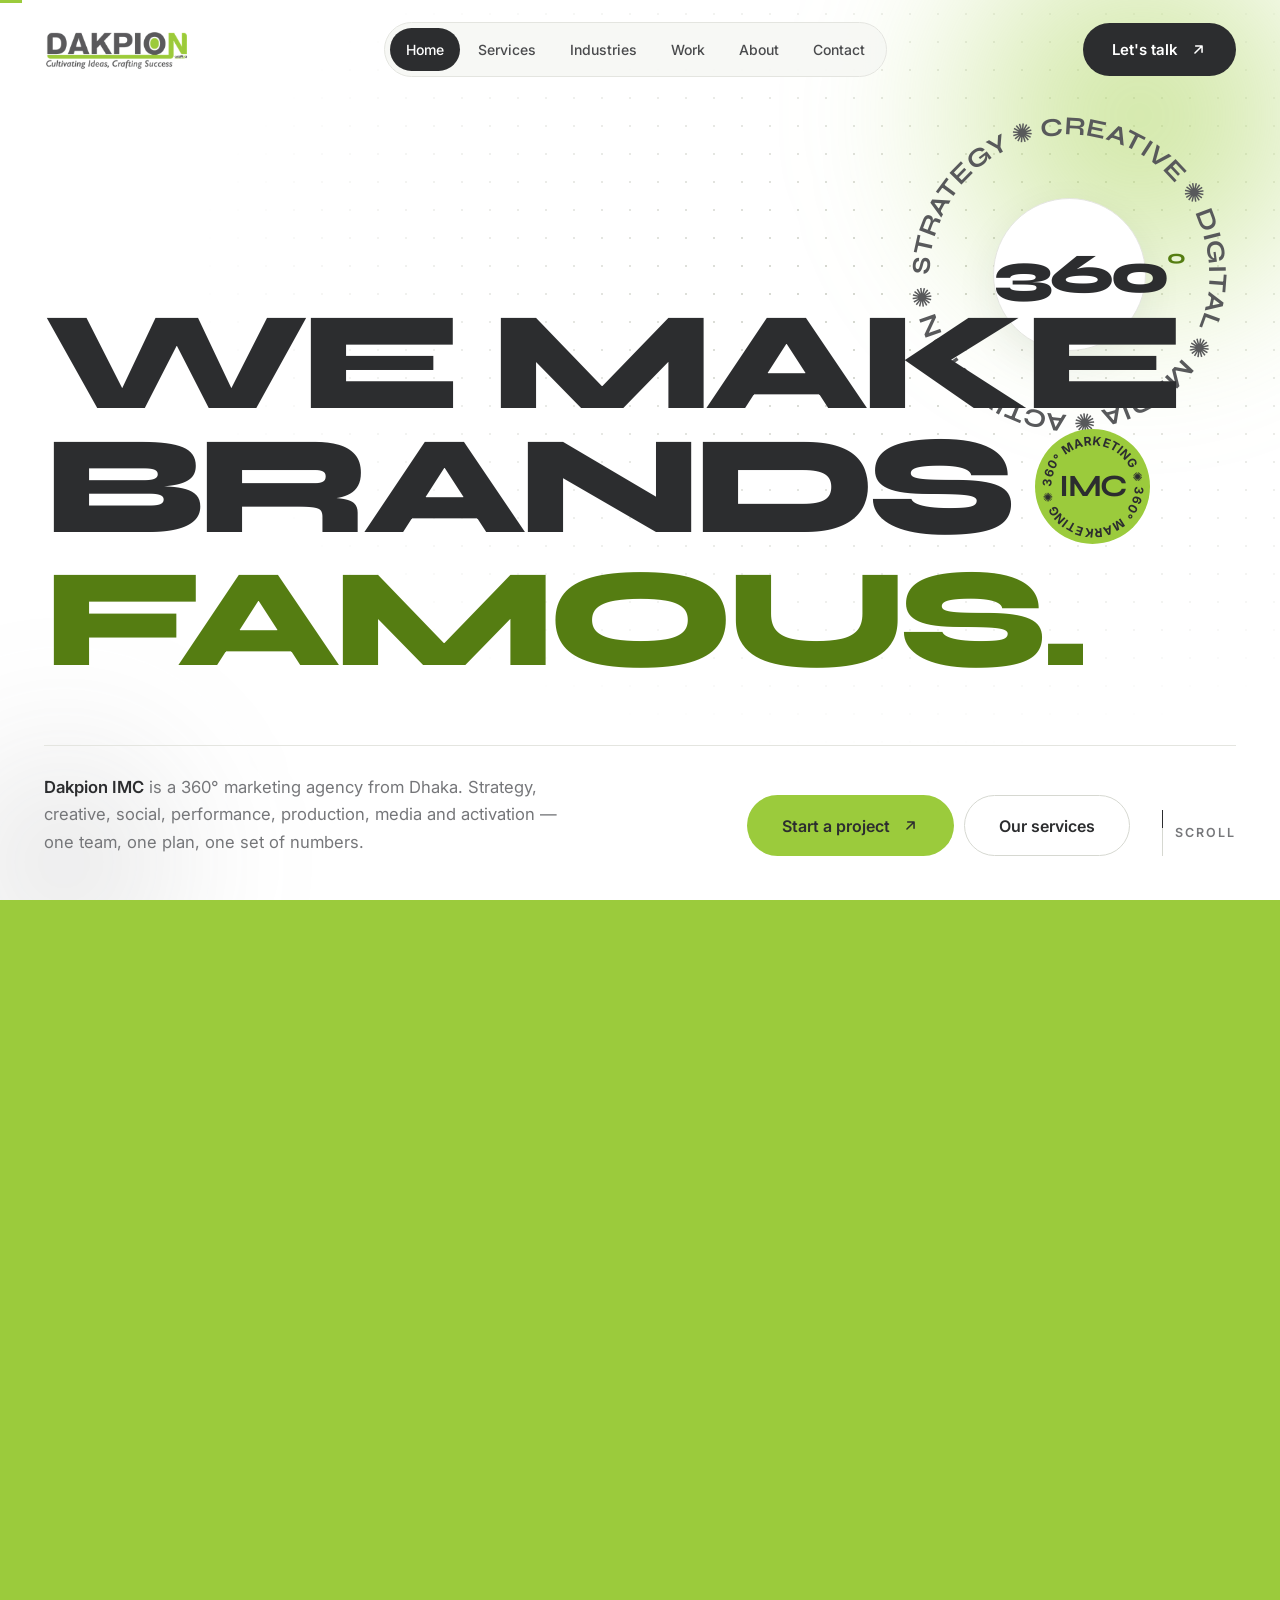
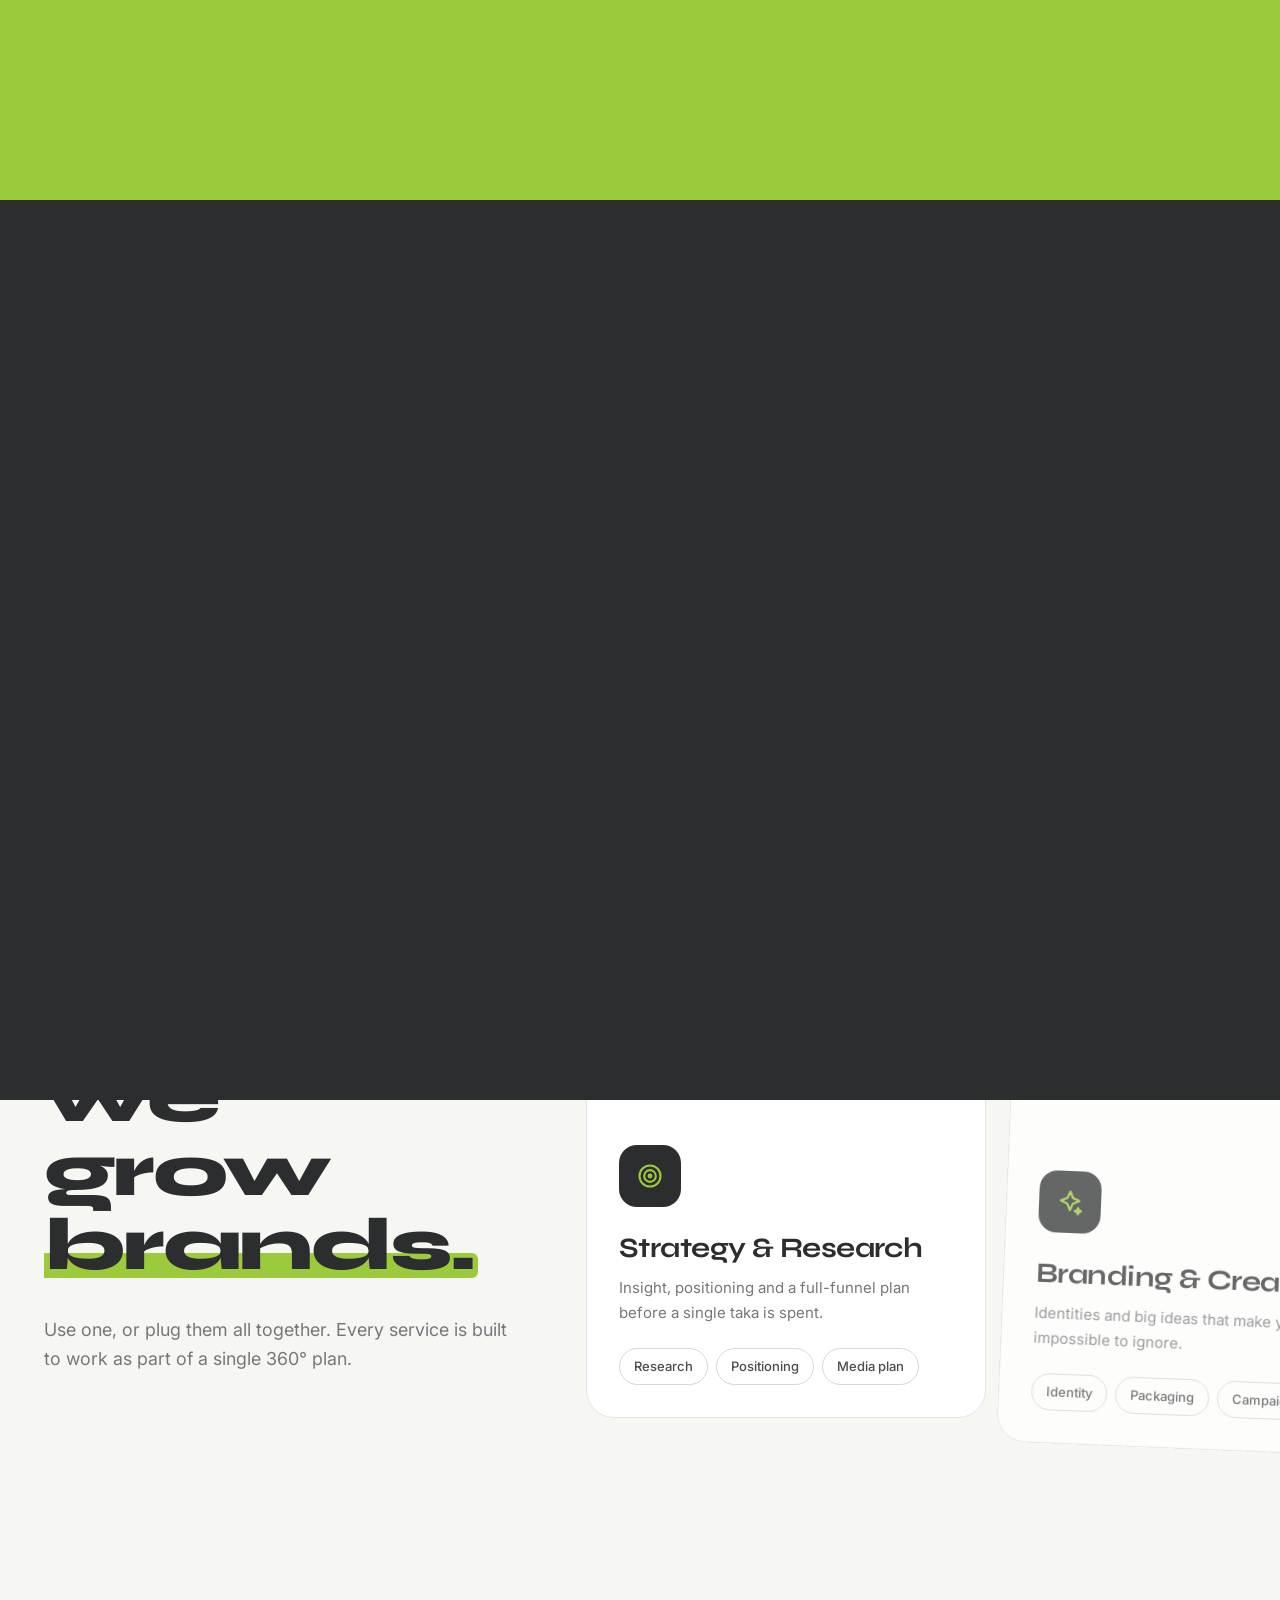
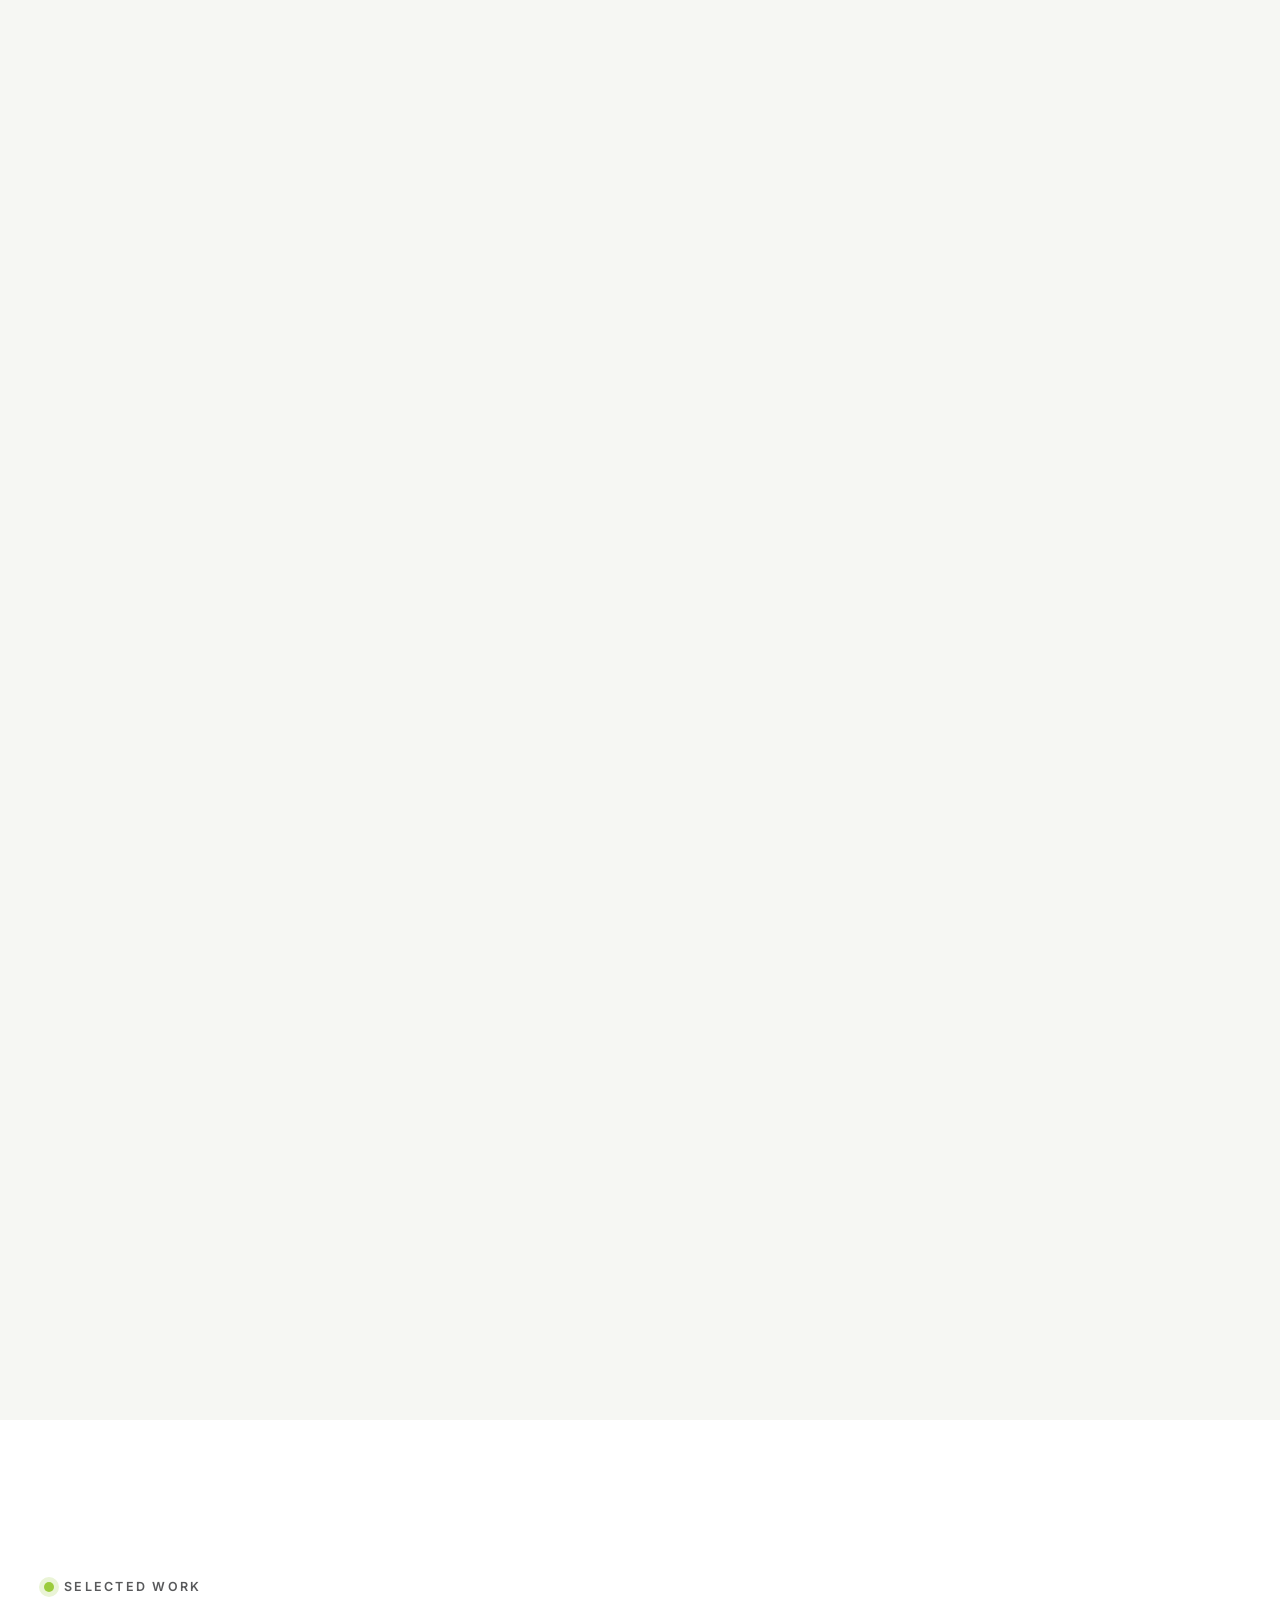
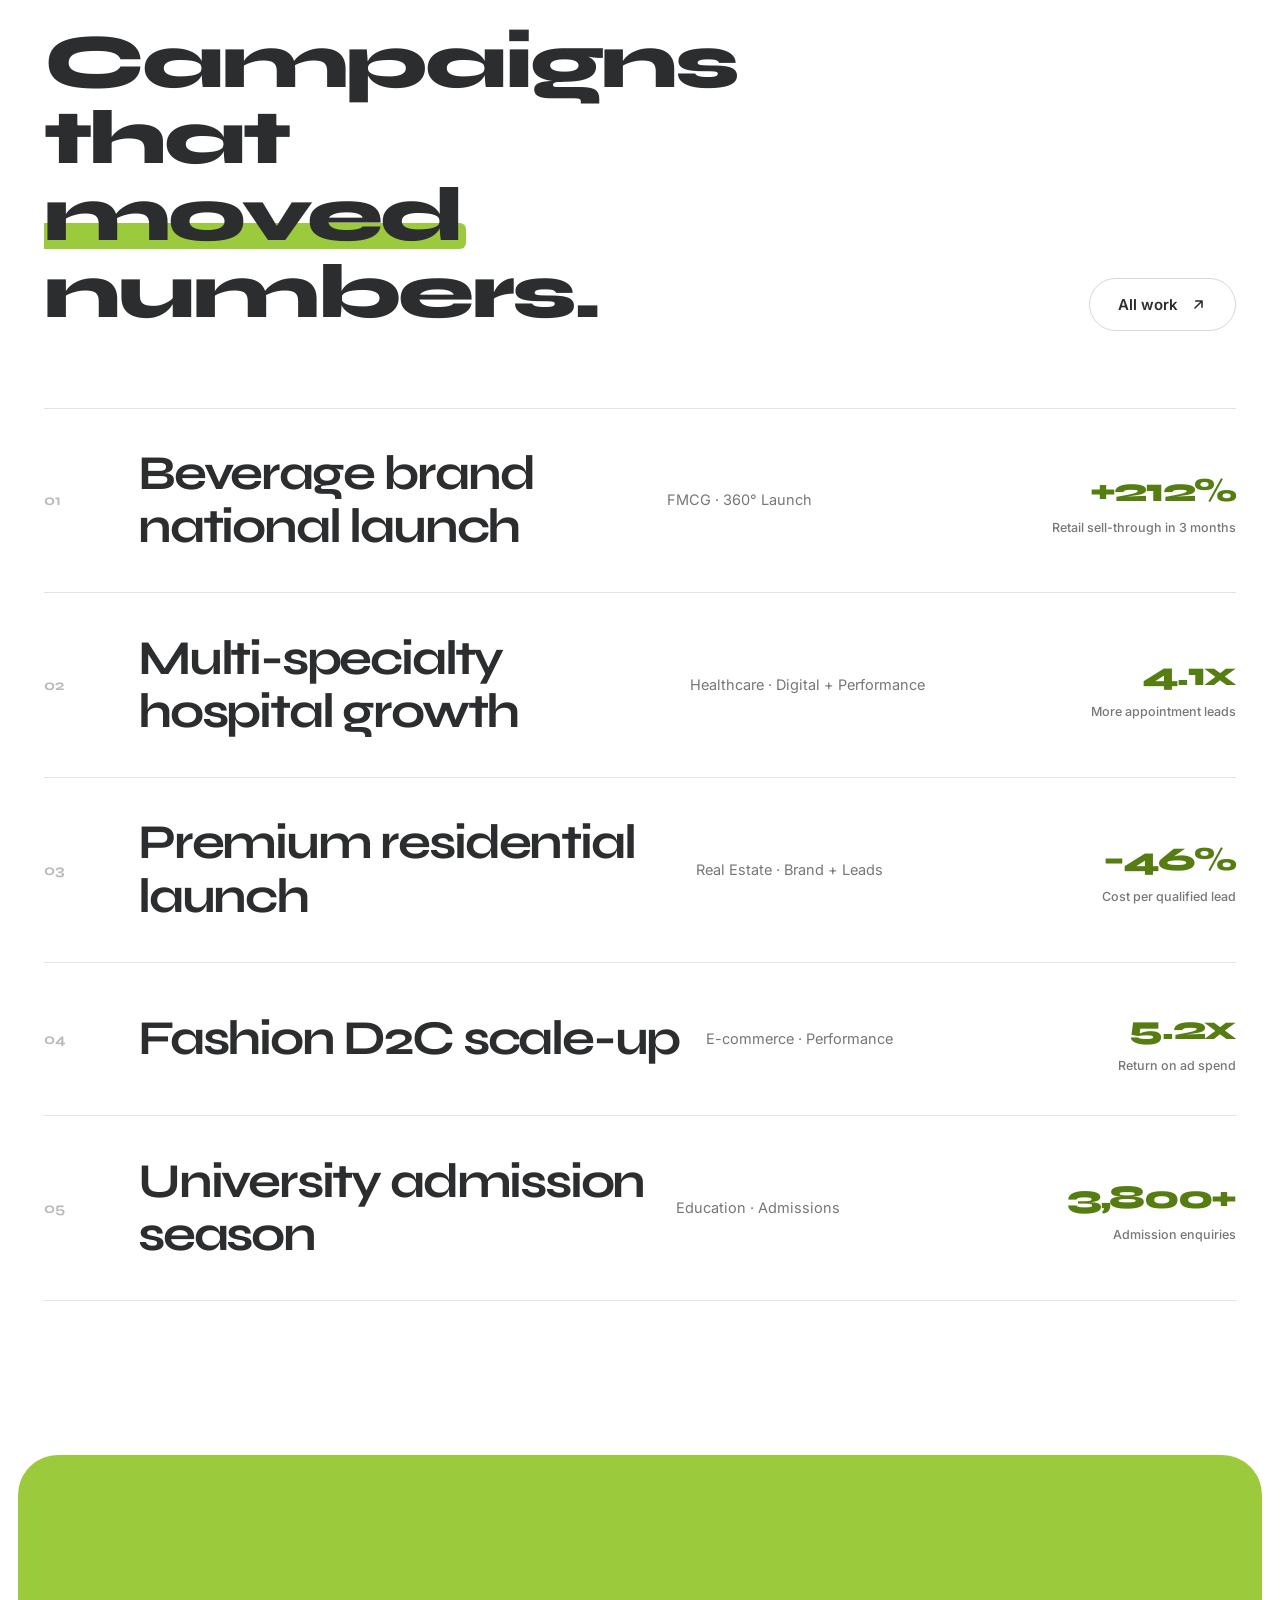
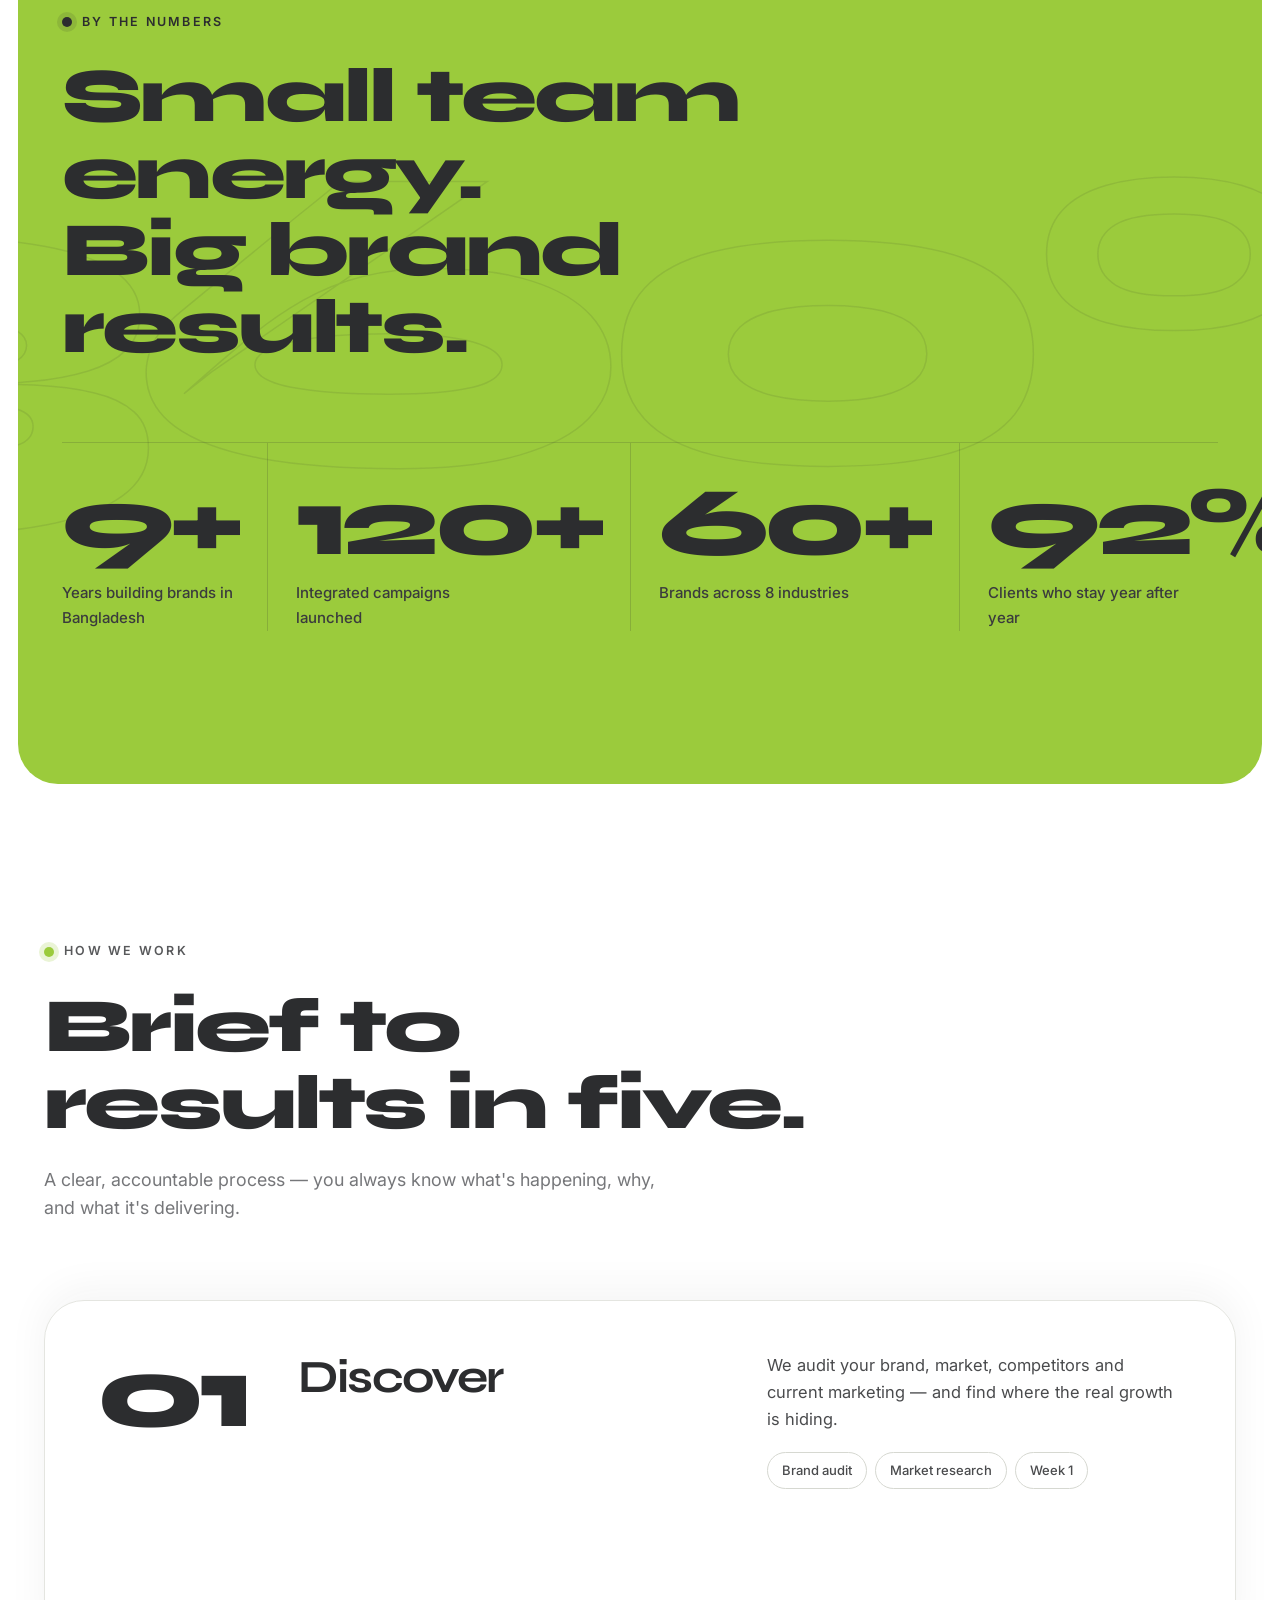
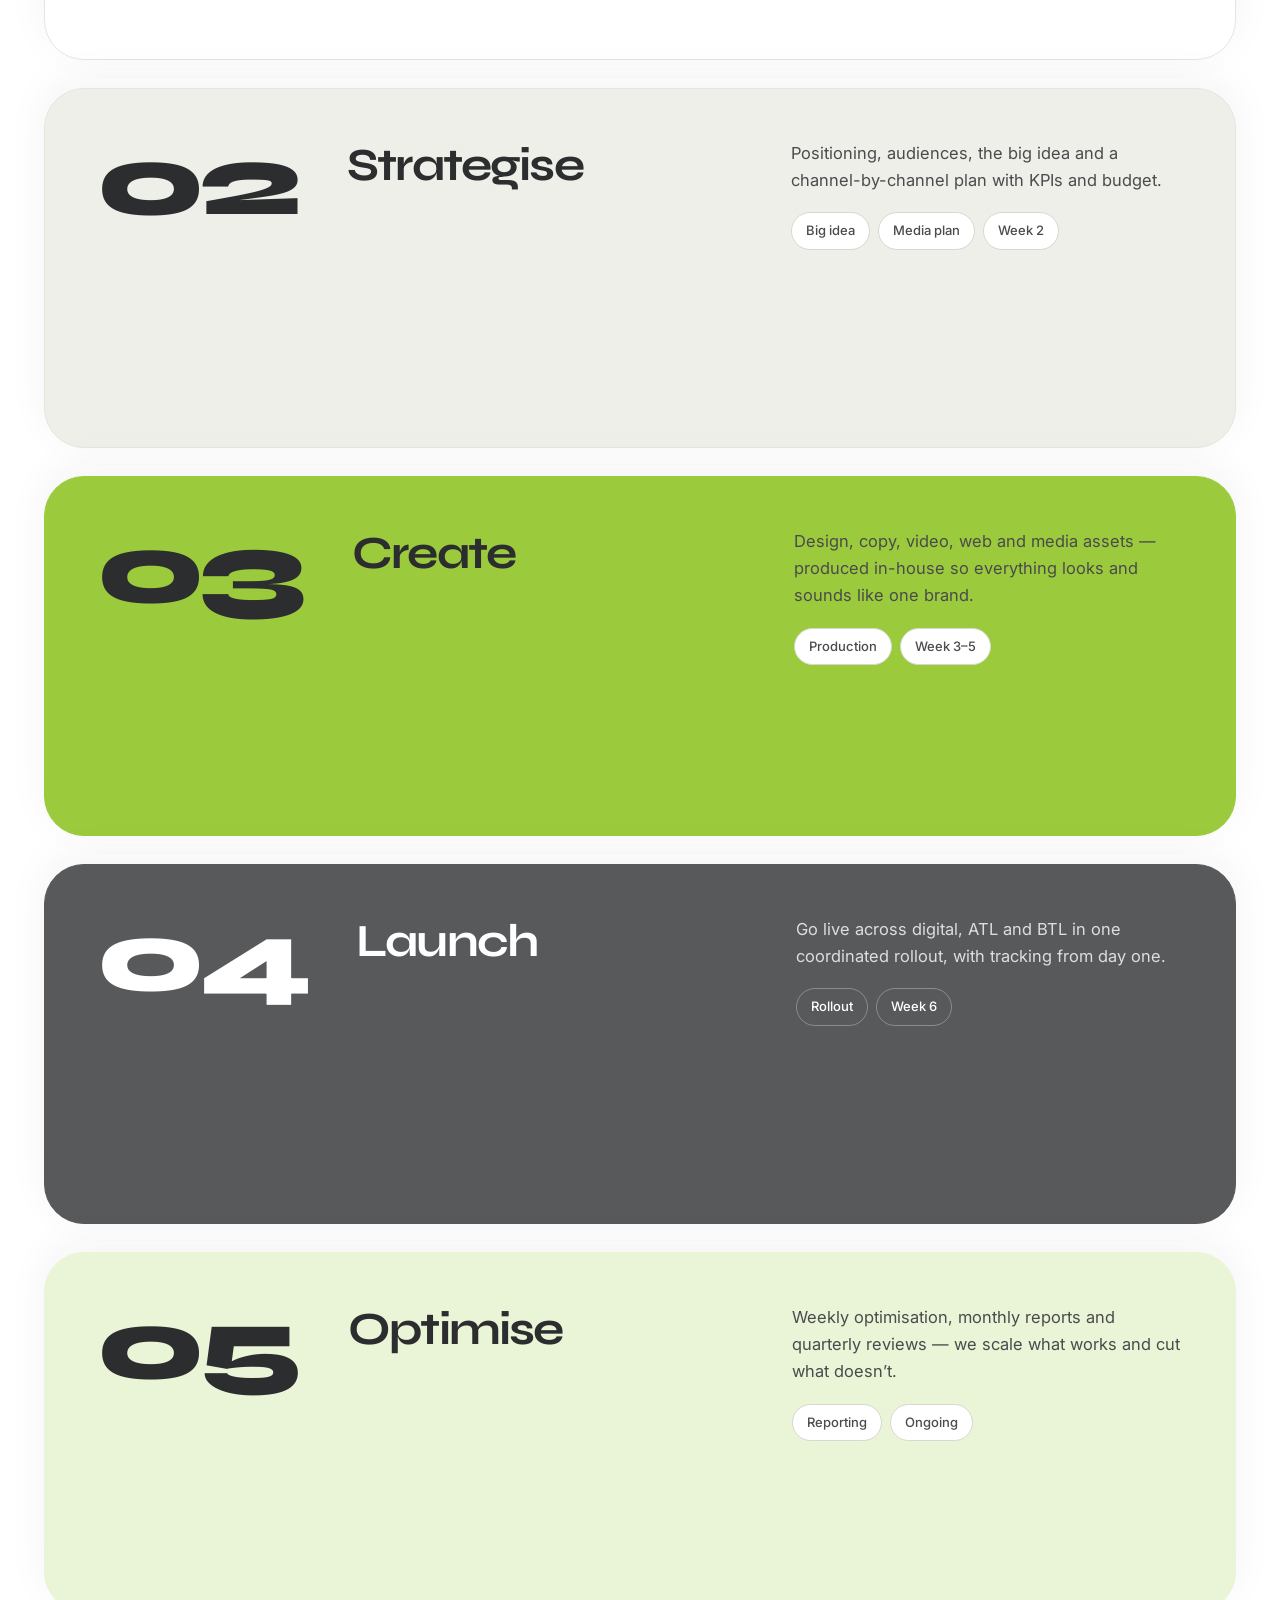
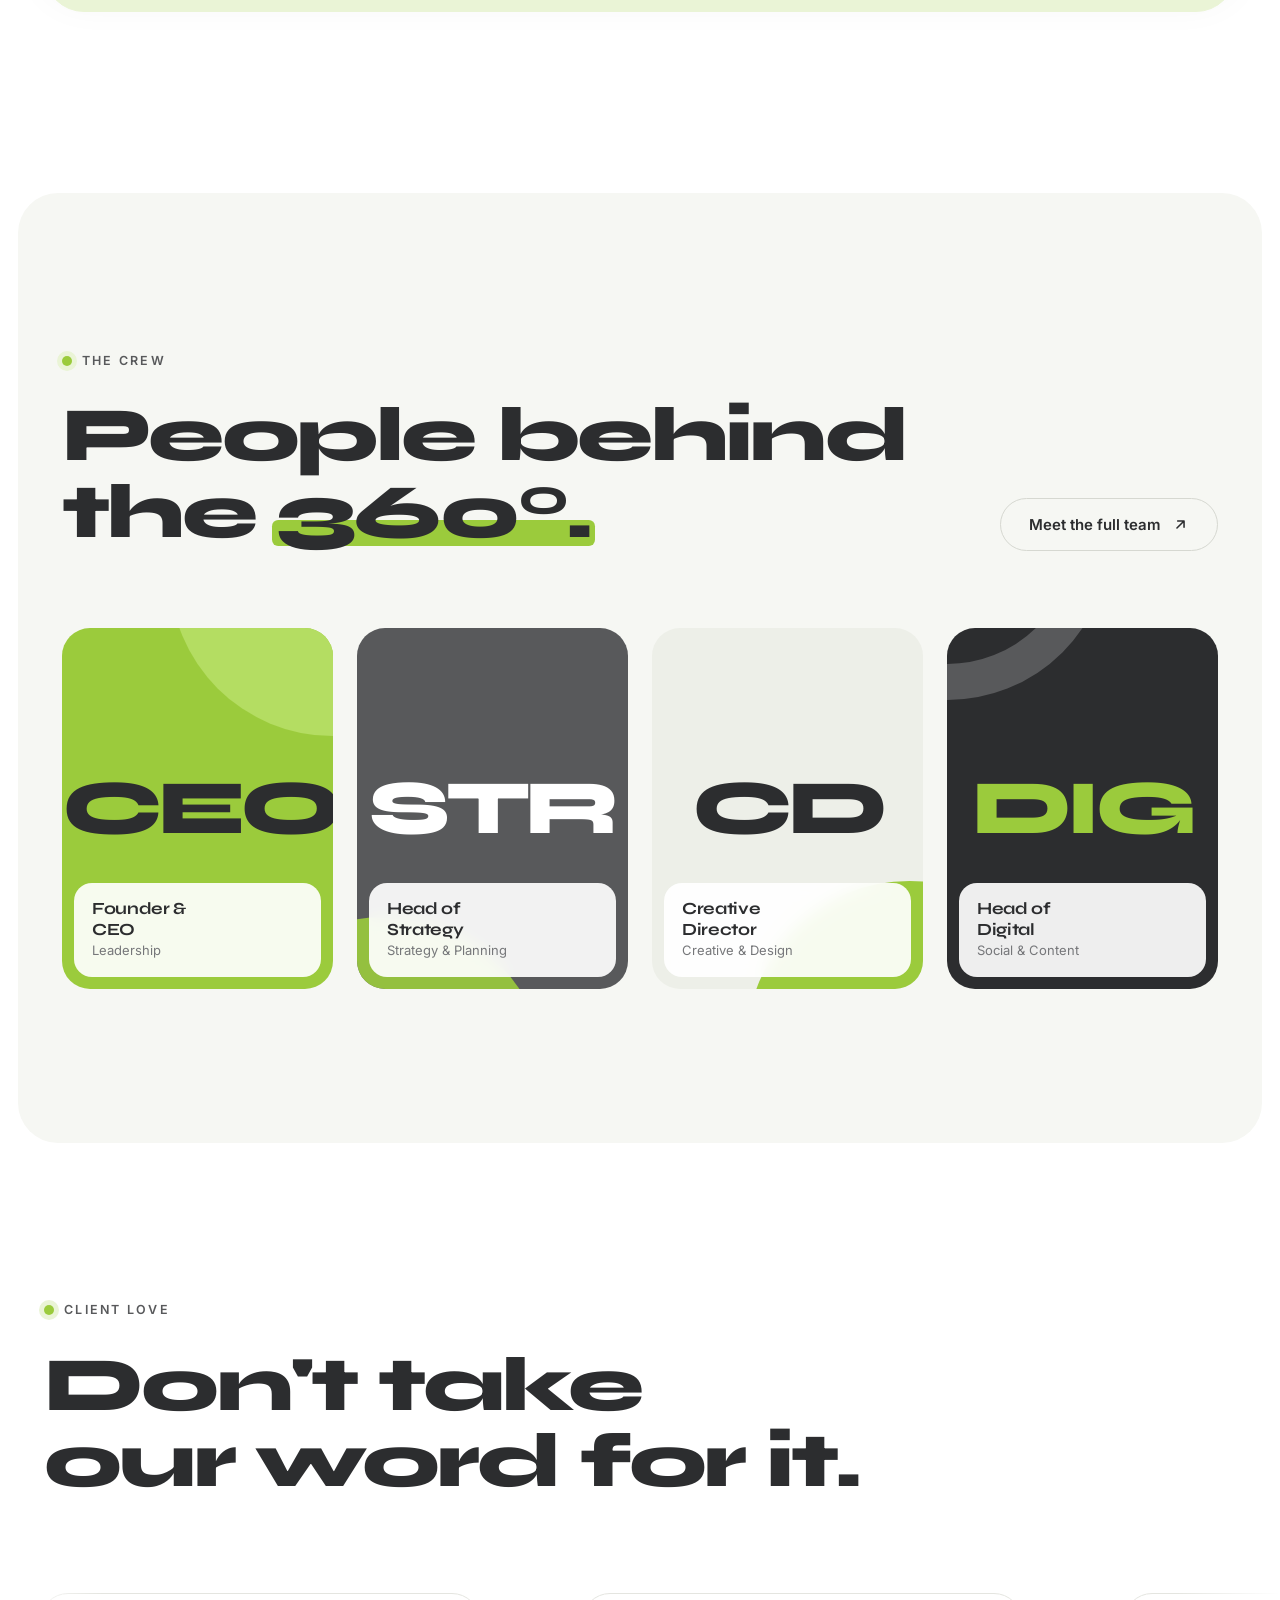
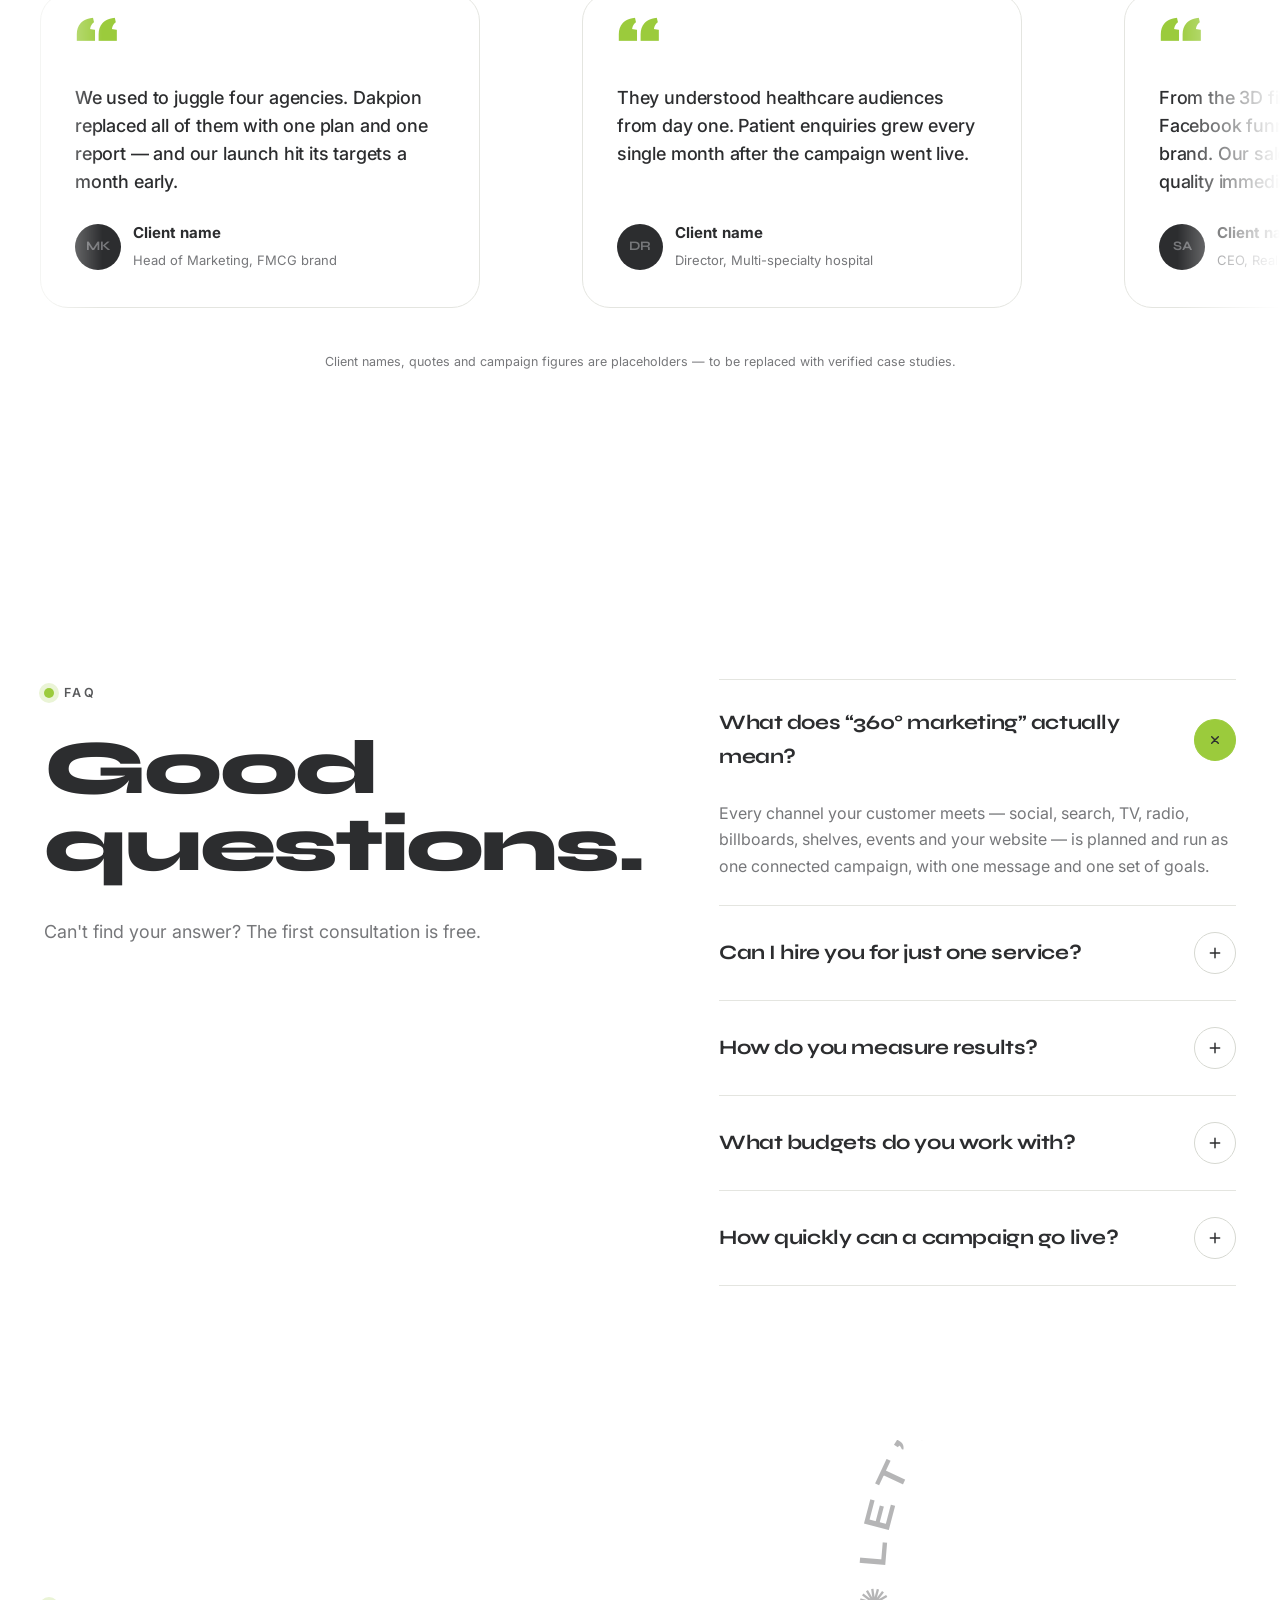
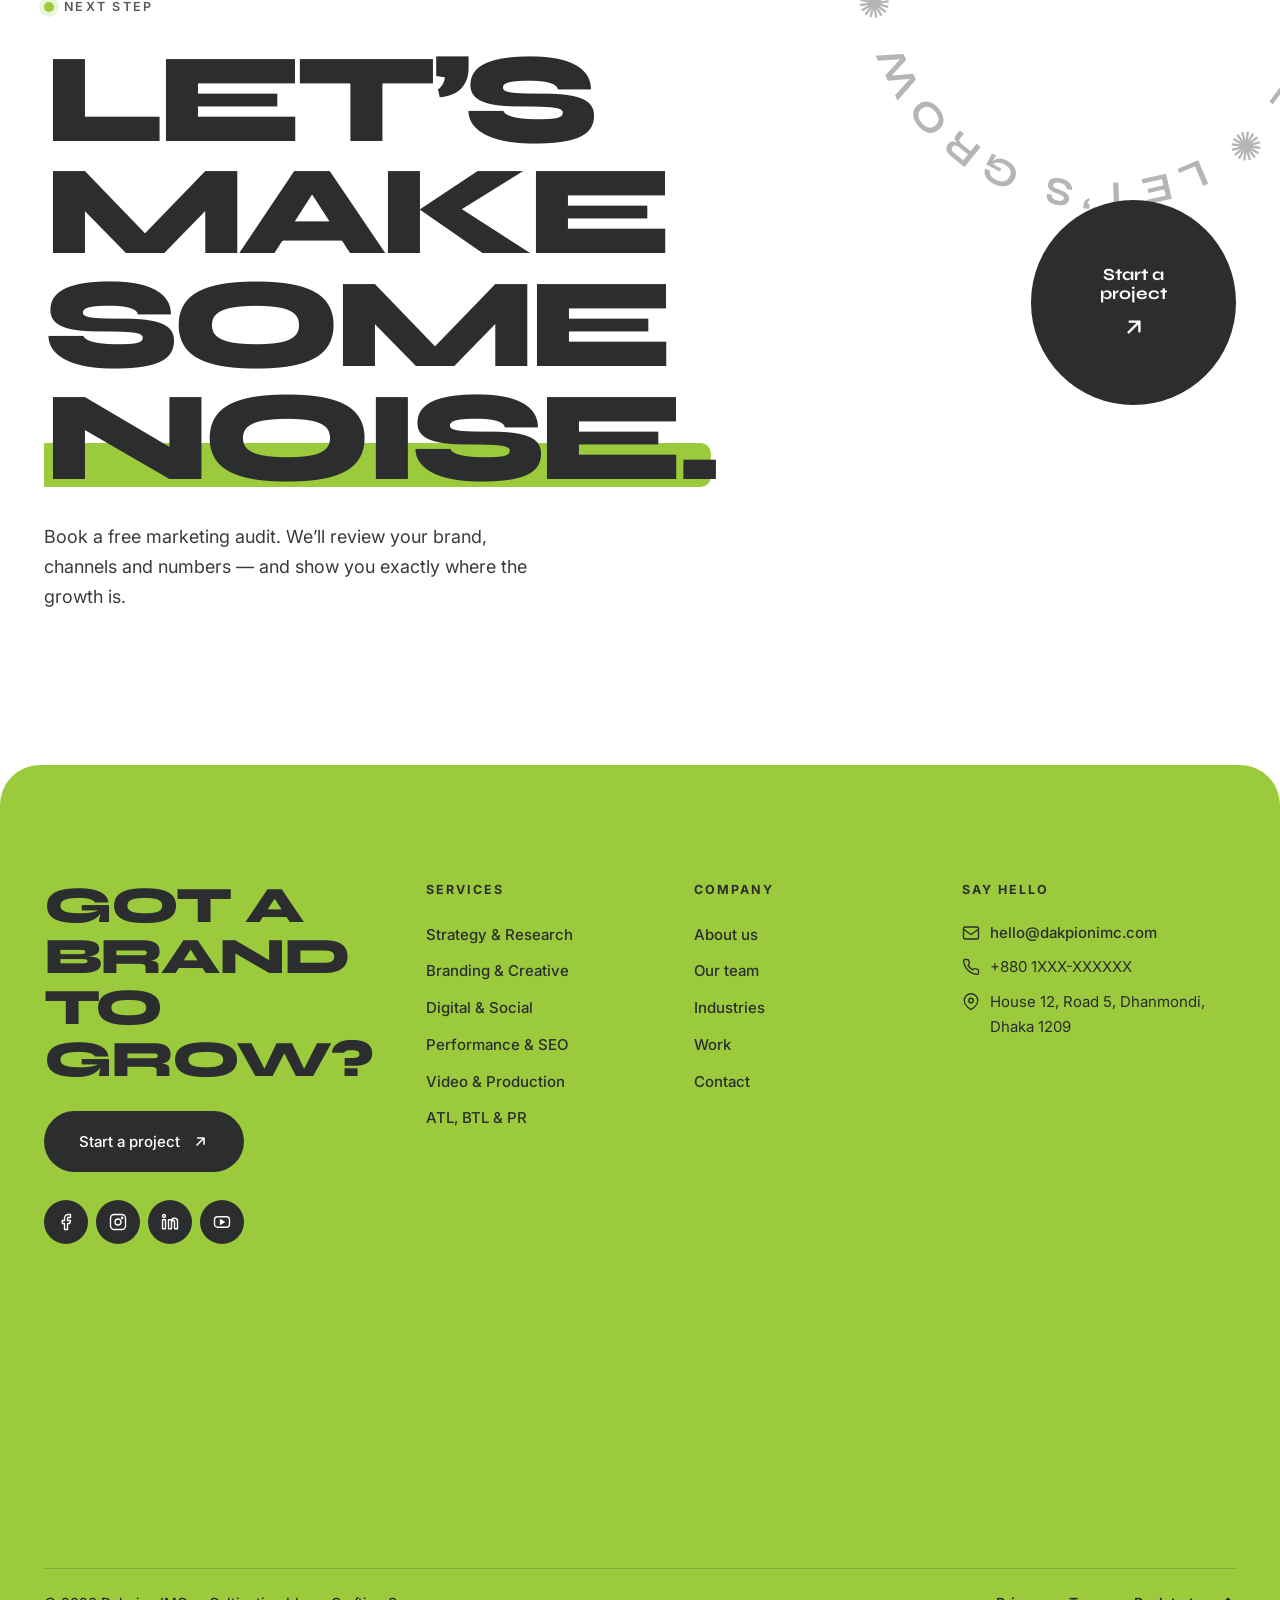
==== commit ec2e76fe: "Restore site to commit 5e22bd5 (light, motion-first v2) Client asked to go back to the "Redesign v2:" ====
--- a/index.html
+++ b/index.html
@@ -3,210 +3,384 @@
 <head>
 <meta charset="UTF-8">
 <meta name="viewport" content="width=device-width, initial-scale=1.0">
-<title>Dakpion IMC — 360° Marketing Agency in Bangladesh</title>
-<meta name="description" content="Dakpion IMC is a 360° marketing agency in Dhaka — branding, social media, Facebook & Google ads, SEO, video production, websites, media buying and events. Get a free plan.">
+<title>Dakpion IMC — 360° Marketing Solutions Agency in Bangladesh</title>
+<meta name="description" content="Dakpion IMC is a 360° marketing agency in Dhaka — brand strategy, creative, social media, performance ads, SEO, video production, ATL media, PR and BTL activation under one roof.">
 <meta name="theme-color" content="#9BCB3C">
-<meta property="og:title" content="Dakpion IMC — 360° Marketing Agency in Bangladesh">
-<meta property="og:description" content="Dakpion IMC is a 360° marketing agency in Dhaka — branding, social media, Facebook & Google ads, SEO, video production, websites, media buying and events. Get a free plan.">
+<meta property="og:title" content="Dakpion IMC — 360° Marketing Solutions Agency in Bangladesh">
+<meta property="og:description" content="Dakpion IMC is a 360° marketing agency in Dhaka — brand strategy, creative, social media, performance ads, SEO, video production, ATL media, PR and BTL activation under one roof.">
 <meta property="og:type" content="website">
 <link rel="icon" href="assets/images/favicon.png">
 <link rel="preconnect" href="https://fonts.googleapis.com">
 <link rel="preconnect" href="https://fonts.gstatic.com" crossorigin>
-<link href="https://fonts.googleapis.com/css2?family=Inter:wght@400;500;600&family=Poppins:wght@500;600;700&family=Instrument+Serif:ital@1&display=swap" rel="stylesheet">
+<link rel="preload" as="image" href="assets/images/logo-dark.webp">
+<link href="https://fonts.googleapis.com/css2?family=Inter:wght@400;500;600;700&family=Syne:wght@600;700;800&display=swap" rel="stylesheet">
 <link rel="stylesheet" href="assets/css/style.css">
-<script>document.documentElement.classList.add('js')</script>
+<script>
+(function(r){r.classList.add('js');try{if(!sessionStorage.getItem('dk-seen')&&!matchMedia('(prefers-reduced-motion: reduce)').matches)r.classList.add('show-loader');if(sessionStorage.getItem('dk-pt'))r.classList.add('pt-enter');}catch(e){}
+setTimeout(function(){if(!window.__animReady){r.classList.add('no-anim');r.classList.remove('show-loader','pt-enter');}},3500);})(document.documentElement);
+</script>
+<script src="assets/js/vendor/gsap.min.js" defer></script>
+<script src="assets/js/vendor/ScrollTrigger.min.js" defer></script>
+<script src="assets/js/vendor/SplitText.min.js" defer></script>
+<script src="assets/js/vendor/lenis.min.js" defer></script>
 <script src="assets/js/main.js" defer></script>
 </head>
 <body data-page="home">
 <!-- @header -->
+<div class="progress" aria-hidden="true"></div>
+<div class="cursor" aria-hidden="true"><span></span></div><div class="cursor-dot" aria-hidden="true"></div>
+<div class="loader" aria-hidden="true"><span>Dakpion IMC — 360° Marketing</span><b>0°</b></div>
+<div class="pt" aria-hidden="true"></div>
 <header class="site-header">
   <div class="container header-inner">
     <a href="index.html" class="brand" aria-label="Dakpion IMC home"><img src="assets/images/logo-dark.webp" width="420" height="116" alt="Dakpion IMC"></a>
-    <nav aria-label="Main"><ul class="nav"><li><a href="index.html" data-nav="home">Home</a></li><li><a href="services.html" data-nav="services">Services</a></li><li><a href="industries.html" data-nav="industries">Industries</a></li><li><a href="portfolio.html" data-nav="work">Our Work</a></li><li><a href="about.html" data-nav="about">About</a></li><li><a href="contact.html" data-nav="contact">Contact</a></li></ul></nav>
-    <div class="header-cta">
-      <a href="contact.html" class="btn btn--lime btn--sm">Let’s talk!</a>
-      <button class="menu-btn" aria-label="Menu" aria-expanded="false" aria-controls="mobile-nav"><span></span><span></span><span></span></button>
-    </div>
-  </div>
-  <nav class="mobile-nav" id="mobile-nav" aria-label="Mobile"><a href="index.html">Home</a><a href="services.html">Services</a><a href="industries.html">Industries</a><a href="portfolio.html">Our Work</a><a href="about.html">About</a><a href="contact.html">Contact</a><a href="contact.html" class="btn btn--lime btn--block">Get my free plan <svg class="icon" aria-hidden="true"><use href="assets/icons/sprite.svg#i-arrow"/></svg></a></nav>
+    <nav aria-label="Main"><ul class="nav"><li><a href="index.html" data-nav="home" data-text="Home"><span>Home</span></a></li><li><a href="services.html" data-nav="services" data-text="Services"><span>Services</span></a></li><li><a href="industries.html" data-nav="industries" data-text="Industries"><span>Industries</span></a></li><li><a href="portfolio.html" data-nav="work" data-text="Work"><span>Work</span></a></li><li><a href="about.html" data-nav="about" data-text="About"><span>About</span></a></li><li><a href="contact.html" data-nav="contact" data-text="Contact"><span>Contact</span></a></li></ul></nav>
+    <div class="header-right">
+      <a href="contact.html" class="btn btn--grey" data-magnetic=".2">Let's talk <svg class="icon" aria-hidden="true"><use href="assets/icons/sprite.svg#i-arrow-ur"/></svg></a>
+      <button class="menu-btn" aria-expanded="false" aria-controls="menu"><span>Menu</span><i><b></b><b></b></i></button>
+    </div>
+  </div>
 </header>
+<div class="menu" id="menu">
+  <ul><li><a href="index.html" style="--i:0">Home</a></li><li><a href="services.html" style="--i:1">Services</a></li><li><a href="industries.html" style="--i:2">Industries</a></li><li><a href="portfolio.html" style="--i:3">Work</a></li><li><a href="about.html" style="--i:4">About</a></li><li><a href="contact.html" style="--i:5">Contact</a></li></ul>
+  <div class="menu-foot"><a href="mailto:hello@dakpionimc.com">hello@dakpionimc.com</a><span>+880 1XXX-XXXXXX · Dhanmondi, Dhaka</span></div>
+</div>
 <!-- /@header -->
 
 <main>
 
 <section class="hero">
-  <div class="container hero-grid">
+  <div class="hero-bg"><div class="blob blob--1"></div><div class="blob blob--2"></div></div>
+  <div class="ring" aria-hidden="true">
+  <svg viewBox="0 0 200 200"><defs><path id="rp-hero" d="M100,100 m-84,0 a84,84 0 1,1 168,0 a84,84 0 1,1 -168,0"/></defs><text><textPath href="#rp-hero" textLength="524">Strategy ✺ Creative ✺ Digital ✺ Media ✺ Activation ✺ </textPath></text></svg>
+  <div class="ring-core"><b>360<sup>°</sup></b></div>
+</div>
+  <div class="container">
+    <h1 class="hero-title">
+      <span class="ln"><span class="lni">We make</span></span>
+      <span class="ln ln--2"><span class="lni">brands
+        <span class="hero-badge" aria-hidden="true"><svg viewBox="0 0 100 100"><defs><path id="rp-badge" d="M50,50 m-36,0 a36,36 0 1,1 72,0 a36,36 0 1,1 -72,0"/></defs><text><textPath href="#rp-badge" textLength="224">360° marketing ✺ 360° marketing ✺ </textPath></text></svg><b>IMC</b></span></span></span>
+      <span class="ln"><span class="lni"><span class="rotator"><span>iconic.</span><span>loved.</span><span>famous.</span><span>grow.</span></span></span></span>
+      <span class="sr-only">Dakpion IMC — a 360° marketing solutions agency.</span>
+    </h1>
+    <div class="hero-foot">
+      <p><b>Dakpion IMC</b> is a 360° marketing agency from Dhaka. Strategy, creative, social, performance, production, media and activation — one team, one plan, one set of numbers.</p>
+      <div class="hero-cta">
+        <a href="contact.html" class="btn btn--lime btn--lg" data-magnetic=".25">Start a project <svg class="icon" aria-hidden="true"><use href="assets/icons/sprite.svg#i-arrow-ur"/></svg></a>
+        <a href="services.html" class="btn btn--line btn--lg">Our services</a>
+      </div>
+      <div class="scroll-hint"><i></i>Scroll</div>
+    </div>
+  </div>
+</section>
+
+<section class="tapes" aria-hidden="true">
+  <div class="tape tape--a"><div class="tape-track"><span>Strategy</span><span>Branding</span><span>Social Media</span><span>Performance</span><span>SEO</span><span>TVC &amp; OVC</span><span>Billboards</span><span>Activation</span></div><div class="tape-track"><span>Strategy</span><span>Branding</span><span>Social Media</span><span>Performance</span><span>SEO</span><span>TVC &amp; OVC</span><span>Billboards</span><span>Activation</span></div></div>
+  <div class="tape tape--b"><div class="tape-track"><span>Think 360°</span><span>Create</span><span>Engage</span><span>Measure</span><span>Grow</span><span>Repeat</span><span>Think 360°</span><span>Create</span><span>Engage</span><span>Measure</span><span>Grow</span><span>Repeat</span></div><div class="tape-track"><span>Think 360°</span><span>Create</span><span>Engage</span><span>Measure</span><span>Grow</span><span>Repeat</span><span>Think 360°</span><span>Create</span><span>Engage</span><span>Measure</span><span>Grow</span><span>Repeat</span></div></div>
+</section>
+
+<section class="section">
+  <div class="container">
+    <div class="label" data-reveal>Who we are</div>
+    <p class="manifesto">We’re Dakpion — a 360° marketing agency from Dhaka. We don’t sell channels. We build brands that show up everywhere your customer looks — on screens, streets, shelves and feeds — with <em>one idea, one voice and one goal: growth.</em></p>
+    <div class="manifesto-foot">
+      <p data-reveal>Strategists, designers, writers, filmmakers, media planners, developers and activation crews — under one roof, working from one plan.</p>
+      <a href="about.html" class="btn-orb" data-magnetic=".4" data-reveal><span>Meet<br>Dakpion<svg class="icon" aria-hidden="true"><use href="assets/icons/sprite.svg#i-arrow-ur"/></svg></span></a>
+    </div>
+  </div>
+</section>
+
+<section class="hs" id="services">
+  <div class="hs-pin">
+    <div class="hs-track">
+      <div class="hs-intro">
+        <div class="label">What we do</div>
+        <h2 data-split>Eight ways<br>we grow <span class="hl">brands.</span></h2>
+        <p class="lead">Use one, or plug them all together. Every service is built to work as part of a single 360° plan.</p>
+      </div>
+      <a class="svc" href="services.html#strategy" data-cursor="Explore">
+        <span class="go"><svg class="icon" aria-hidden="true"><use href="assets/icons/sprite.svg#i-arrow-ur"/></svg></span>
+        <span class="n">01</span>
+        <span class="ic"><svg class="icon" aria-hidden="true"><use href="assets/icons/sprite.svg#i-target"/></svg></span>
+        <h3>Strategy &amp; Research</h3>
+        <p>Insight, positioning and a full-funnel plan before a single taka is spent.</p>
+        <div class="tags"><span class="tag">Research</span><span class="tag">Positioning</span><span class="tag">Media plan</span></div>
+      </a>
+      <a class="svc" href="services.html#branding" data-cursor="Explore">
+        <span class="go"><svg class="icon" aria-hidden="true"><use href="assets/icons/sprite.svg#i-arrow-ur"/></svg></span>
+        <span class="n">02</span>
+        <span class="ic"><svg class="icon" aria-hidden="true"><use href="assets/icons/sprite.svg#i-brand"/></svg></span>
+        <h3>Branding &amp; Creative</h3>
+        <p>Identities and big ideas that make your brand impossible to ignore.</p>
+        <div class="tags"><span class="tag">Identity</span><span class="tag">Packaging</span><span class="tag">Campaigns</span></div>
+      </a>
+      <a class="svc" href="services.html#digital" data-cursor="Explore">
+        <span class="go"><svg class="icon" aria-hidden="true"><use href="assets/icons/sprite.svg#i-arrow-ur"/></svg></span>
+        <span class="n">03</span>
+        <span class="ic"><svg class="icon" aria-hidden="true"><use href="assets/icons/sprite.svg#i-social"/></svg></span>
+        <h3>Digital &amp; Social Media</h3>
+        <p>Always-on content, community and creators across every platform.</p>
+        <div class="tags"><span class="tag">Content</span><span class="tag">Community</span><span class="tag">Influencers</span></div>
+      </a>
+      <a class="svc" href="services.html#performance" data-cursor="Explore">
+        <span class="go"><svg class="icon" aria-hidden="true"><use href="assets/icons/sprite.svg#i-arrow-ur"/></svg></span>
+        <span class="n">04</span>
+        <span class="ic"><svg class="icon" aria-hidden="true"><use href="assets/icons/sprite.svg#i-ads"/></svg></span>
+        <h3>Performance &amp; SEO</h3>
+        <p>Meta, Google and TikTok ads plus SEO — optimised daily for sales.</p>
+        <div class="tags"><span class="tag">Meta Ads</span><span class="tag">Google Ads</span><span class="tag">SEO</span></div>
+      </a>
+      <a class="svc" href="services.html#production" data-cursor="Explore">
+        <span class="go"><svg class="icon" aria-hidden="true"><use href="assets/icons/sprite.svg#i-arrow-ur"/></svg></span>
+        <span class="n">05</span>
+        <span class="ic"><svg class="icon" aria-hidden="true"><use href="assets/icons/sprite.svg#i-video"/></svg></span>
+        <h3>Video &amp; Production</h3>
+        <p>TVC, OVC, reels, 3D and CGI — produced in-house, script to screen.</p>
+        <div class="tags"><span class="tag">TVC</span><span class="tag">Reels</span><span class="tag">3D &amp; CGI</span></div>
+      </a>
+      <a class="svc" href="services.html#tech" data-cursor="Explore">
+        <span class="go"><svg class="icon" aria-hidden="true"><use href="assets/icons/sprite.svg#i-arrow-ur"/></svg></span>
+        <span class="n">06</span>
+        <span class="ic"><svg class="icon" aria-hidden="true"><use href="assets/icons/sprite.svg#i-web"/></svg></span>
+        <h3>Web &amp; MarTech</h3>
+        <p>Websites, e-commerce, CRM and automation built to convert.</p>
+        <div class="tags"><span class="tag">Websites</span><span class="tag">E-commerce</span><span class="tag">CRM</span></div>
+      </a>
+      <a class="svc" href="services.html#atl" data-cursor="Explore">
+        <span class="go"><svg class="icon" aria-hidden="true"><use href="assets/icons/sprite.svg#i-arrow-ur"/></svg></span>
+        <span class="n">07</span>
+        <span class="ic"><svg class="icon" aria-hidden="true"><use href="assets/icons/sprite.svg#i-tv"/></svg></span>
+        <h3>ATL Media &amp; PR</h3>
+        <p>TV, radio, print, billboards and press — mass reach, measured.</p>
+        <div class="tags"><span class="tag">TV &amp; Radio</span><span class="tag">OOH</span><span class="tag">PR</span></div>
+      </a>
+      <a class="svc" href="services.html#btl" data-cursor="Explore">
+        <span class="go"><svg class="icon" aria-hidden="true"><use href="assets/icons/sprite.svg#i-arrow-ur"/></svg></span>
+        <span class="n">08</span>
+        <span class="ic"><svg class="icon" aria-hidden="true"><use href="assets/icons/sprite.svg#i-flag"/></svg></span>
+        <h3>BTL &amp; Activation</h3>
+        <p>Launches, events, sampling and retail — brands people can touch.</p>
+        <div class="tags"><span class="tag">Events</span><span class="tag">Sampling</span><span class="tag">Retail</span></div>
+      </a>
+      <div class="hs-end"><a href="services.html" class="btn-orb" data-magnetic=".45"><span>All<br>services<svg class="icon" aria-hidden="true"><use href="assets/icons/sprite.svg#i-arrow-ur"/></svg></span></a></div>
+    </div>
+  </div>
+</section>
+
+<section class="section">
+  <div class="container">
+    <div class="head">
+      <div><div class="label" data-reveal>Selected work</div><h2 data-split>Campaigns that<br><span class="hl">moved</span> numbers.</h2></div>
+      <a href="portfolio.html" class="btn btn--line" data-reveal>All work <svg class="icon" aria-hidden="true"><use href="assets/icons/sprite.svg#i-arrow-ur"/></svg></a>
+    </div>
+    <div class="wl" data-cursor="View">
+      <a class="wl-row" href="portfolio.html">
+        <span class="i">01</span>
+        <h3>Beverage brand national launch</h3>
+        <span class="meta">FMCG · 360° Launch</span>
+        <span class="kpi">+212%<small>Retail sell-through in 3 months</small></span>
+      </a>
+      <a class="wl-row" href="portfolio.html">
+        <span class="i">02</span>
+        <h3>Multi-specialty hospital growth</h3>
+        <span class="meta">Healthcare · Digital + Performance</span>
+        <span class="kpi">4.1x<small>More appointment leads</small></span>
+      </a>
+      <a class="wl-row" href="portfolio.html">
+        <span class="i">03</span>
+        <h3>Premium residential launch</h3>
+        <span class="meta">Real Estate · Brand + Leads</span>
+        <span class="kpi">−46%<small>Cost per qualified lead</small></span>
+      </a>
+      <a class="wl-row" href="portfolio.html">
+        <span class="i">04</span>
+        <h3>Fashion D2C scale-up</h3>
+        <span class="meta">E-commerce · Performance</span>
+        <span class="kpi">5.2x<small>Return on ad spend</small></span>
+      </a>
+      <a class="wl-row" href="portfolio.html">
+        <span class="i">05</span>
+        <h3>University admission season</h3>
+        <span class="meta">Education · Admissions</span>
+        <span class="kpi">3,800+<small>Admission enquiries</small></span>
+      </a>
+    </div>
+    <div class="preview" aria-hidden="true"><div class="thumb thumb--1"><div class="tt"><span>FMCG</span></div><div class="kb"><b>+212%</b><small>Retail sell-through in 3 months</small></div></div><div class="thumb thumb--2"><div class="tt"><span>Healthcare</span></div><div class="kb"><b>4.1x</b><small>More appointment leads</small></div></div><div class="thumb thumb--3"><div class="tt"><span>Real Estate</span></div><div class="kb"><b>−46%</b><small>Cost per qualified lead</small></div></div><div class="thumb thumb--4"><div class="tt"><span>E-commerce</span></div><div class="kb"><b>5.2x</b><small>Return on ad spend</small></div></div><div class="thumb thumb--5"><div class="tt"><span>Education</span></div><div class="kb"><b>3,800+</b><small>Admission enquiries</small></div></div></div>
+  </div>
+</section>
+
+<section class="section section--lime round" style="margin:0 clamp(8px,1.4vw,20px);overflow:hidden">
+  <div class="big-360" aria-hidden="true">360°</div>
+  <div class="container" style="position:relative">
+    <div class="head">
+      <div><div class="label" data-reveal>By the numbers</div><h2 data-split>Small team energy.<br>Big brand results.</h2></div>
+    </div>
+    <div class="stats">
+      <div class="stat" data-reveal><b data-count="9" data-suffix="+">9+</b><span>Years building brands in Bangladesh</span></div>
+      <div class="stat" data-reveal><b data-count="120" data-suffix="+">120+</b><span>Integrated campaigns launched</span></div>
+      <div class="stat" data-reveal><b data-count="60" data-suffix="+">60+</b><span>Brands across 8 industries</span></div>
+      <div class="stat" data-reveal><b data-count="92" data-suffix="%">92%</b><span>Clients who stay year after year</span></div>
+    </div>
+  </div>
+</section>
+
+<section class="section">
+  <div class="container">
+    <div class="head">
+      <div><div class="label" data-reveal>How we work</div><h2 data-split>Brief to<br>results in five.</h2></div>
+      <p class="lead" data-reveal>A clear, accountable process — you always know what's happening, why, and what it's delivering.</p>
+    </div>
+    <div class="stack">
+      <div class="stack-card" style="--i:0">
+        <span class="sn">01</span>
+        <h3>Discover</h3>
+        <div><p>We audit your brand, market, competitors and current marketing — and find where the real growth is hiding.</p><div class="tags"><span class="tag">Brand audit</span><span class="tag">Market research</span><span class="tag">Week 1</span></div></div>
+      </div>
+      <div class="stack-card" style="--i:1">
+        <span class="sn">02</span>
+        <h3>Strategise</h3>
+        <div><p>Positioning, audiences, the big idea and a channel-by-channel plan with KPIs and budget.</p><div class="tags"><span class="tag">Big idea</span><span class="tag">Media plan</span><span class="tag">Week 2</span></div></div>
+      </div>
+      <div class="stack-card" style="--i:2">
+        <span class="sn">03</span>
+        <h3>Create</h3>
+        <div><p>Design, copy, video, web and media assets — produced in-house so everything looks and sounds like one brand.</p><div class="tags"><span class="tag">Production</span><span class="tag">Week 3–5</span></div></div>
+      </div>
+      <div class="stack-card" style="--i:3">
+        <span class="sn">04</span>
+        <h3>Launch</h3>
+        <div><p>Go live across digital, ATL and BTL in one coordinated rollout, with tracking from day one.</p><div class="tags"><span class="tag">Rollout</span><span class="tag">Week 6</span></div></div>
+      </div>
+      <div class="stack-card" style="--i:4">
+        <span class="sn">05</span>
+        <h3>Optimise</h3>
+        <div><p>Weekly optimisation, monthly reports and quarterly reviews — we scale what works and cut what doesn’t.</p><div class="tags"><span class="tag">Reporting</span><span class="tag">Ongoing</span></div></div>
+      </div>
+    </div>
+  </div>
+</section>
+
+<section class="section section--paper round" style="margin:0 clamp(8px,1.4vw,20px)">
+  <div class="container">
+    <div class="head">
+      <div><div class="label" data-reveal>The crew</div><h2 data-split>People behind<br>the <span class="hl">360°.</span></h2></div>
+      <a href="about.html#team" class="btn btn--line" data-reveal>Meet the full team <svg class="icon" aria-hidden="true"><use href="assets/icons/sprite.svg#i-arrow-ur"/></svg></a>
+    </div>
+    <div class="team-grid"><div class="member m1" data-tilt data-reveal style="transition-delay:0.00s">
+        <div class="card">
+          <div class="art"><span class="ini">CEO</span><!-- replace with <img src="assets/images/team/NAME.webp" alt="NAME"> --></div>
+          <div class="who"><div><b>Founder &amp; CEO</b><span>Leadership</span></div><div class="soc"><a href="#" aria-label="LinkedIn"><svg class="icon" aria-hidden="true"><use href="assets/icons/sprite.svg#i-in"/></svg></a><a href="#" aria-label="Instagram"><svg class="icon" aria-hidden="true"><use href="assets/icons/sprite.svg#i-ig"/></svg></a></div></div>
+        </div>
+      </div><div class="member m2" data-tilt data-reveal style="transition-delay:0.05s">
+        <div class="card">
+          <div class="art"><span class="ini">STR</span><!-- replace with <img src="assets/images/team/NAME.webp" alt="NAME"> --></div>
+          <div class="who"><div><b>Head of Strategy</b><span>Strategy &amp; Planning</span></div><div class="soc"><a href="#" aria-label="LinkedIn"><svg class="icon" aria-hidden="true"><use href="assets/icons/sprite.svg#i-in"/></svg></a><a href="#" aria-label="Instagram"><svg class="icon" aria-hidden="true"><use href="assets/icons/sprite.svg#i-ig"/></svg></a></div></div>
+        </div>
+      </div><div class="member m3" data-tilt data-reveal style="transition-delay:0.10s">
+        <div class="card">
+          <div class="art"><span class="ini">CD</span><!-- replace with <img src="assets/images/team/NAME.webp" alt="NAME"> --></div>
+          <div class="who"><div><b>Creative Director</b><span>Creative &amp; Design</span></div><div class="soc"><a href="#" aria-label="LinkedIn"><svg class="icon" aria-hidden="true"><use href="assets/icons/sprite.svg#i-in"/></svg></a><a href="#" aria-label="Instagram"><svg class="icon" aria-hidden="true"><use href="assets/icons/sprite.svg#i-ig"/></svg></a></div></div>
+        </div>
+      </div><div class="member m4" data-tilt data-reveal style="transition-delay:0.15s">
+        <div class="card">
+          <div class="art"><span class="ini">DIG</span><!-- replace with <img src="assets/images/team/NAME.webp" alt="NAME"> --></div>
+          <div class="who"><div><b>Head of Digital</b><span>Social &amp; Content</span></div><div class="soc"><a href="#" aria-label="LinkedIn"><svg class="icon" aria-hidden="true"><use href="assets/icons/sprite.svg#i-in"/></svg></a><a href="#" aria-label="Instagram"><svg class="icon" aria-hidden="true"><use href="assets/icons/sprite.svg#i-ig"/></svg></a></div></div>
+        </div>
+      </div></div>
+  </div>
+</section>
+
+<section class="section">
+  <div class="container">
+    <div class="head">
+      <div><div class="label" data-reveal>Client love</div><h2 data-split>Don't take<br>our word for it.</h2></div>
+    </div>
+  </div>
+  <div class="tm" data-reveal><div class="tm-track"><figure class="quote"><div class="qm">“</div><blockquote>We used to juggle four agencies. Dakpion replaced all of them with one plan and one report — and our launch hit its targets a month early.</blockquote><figcaption class="by"><span class="av">MK</span><div><b>Client name</b><span>Head of Marketing, FMCG brand</span></div></figcaption></figure><figure class="quote"><div class="qm">“</div><blockquote>They understood healthcare audiences from day one. Patient enquiries grew every single month after the campaign went live.</blockquote><figcaption class="by"><span class="av">DR</span><div><b>Client name</b><span>Director, Multi-specialty hospital</span></div></figcaption></figure><figure class="quote"><div class="qm">“</div><blockquote>From the 3D film to the billboards and the Facebook funnel, everything felt like one brand. Our sales team noticed the lead quality immediately.</blockquote><figcaption class="by"><span class="av">SA</span><div><b>Client name</b><span>CEO, Real estate developer</span></div></figcaption></figure><figure class="quote"><div class="qm">“</div><blockquote>The creative testing system changed our business. We finally know which ads make money — and we scale them with confidence.</blockquote><figcaption class="by"><span class="av">NH</span><div><b>Client name</b><span>Founder, D2C fashion label</span></div></figcaption></figure><figure class="quote"><div class="qm">“</div><blockquote>Open days were packed and our counsellors had a CRM full of warm leads. Best admission season we have had.</blockquote><figcaption class="by"><span class="av">TR</span><div><b>Client name</b><span>Registrar, Private university</span></div></figcaption></figure></div><div class="tm-track" aria-hidden="true"><figure class="quote"><div class="qm">“</div><blockquote>We used to juggle four agencies. Dakpion replaced all of them with one plan and one report — and our launch hit its targets a month early.</blockquote><figcaption class="by"><span class="av">MK</span><div><b>Client name</b><span>Head of Marketing, FMCG brand</span></div></figcaption></figure><figure class="quote"><div class="qm">“</div><blockquote>They understood healthcare audiences from day one. Patient enquiries grew every single month after the campaign went live.</blockquote><figcaption class="by"><span class="av">DR</span><div><b>Client name</b><span>Director, Multi-specialty hospital</span></div></figcaption></figure><figure class="quote"><div class="qm">“</div><blockquote>From the 3D film to the billboards and the Facebook funnel, everything felt like one brand. Our sales team noticed the lead quality immediately.</blockquote><figcaption class="by"><span class="av">SA</span><div><b>Client name</b><span>CEO, Real estate developer</span></div></figcaption></figure><figure class="quote"><div class="qm">“</div><blockquote>The creative testing system changed our business. We finally know which ads make money — and we scale them with confidence.</blockquote><figcaption class="by"><span class="av">NH</span><div><b>Client name</b><span>Founder, D2C fashion label</span></div></figcaption></figure><figure class="quote"><div class="qm">“</div><blockquote>Open days were packed and our counsellors had a CRM full of warm leads. Best admission season we have had.</blockquote><figcaption class="by"><span class="av">TR</span><div><b>Client name</b><span>Registrar, Private university</span></div></figcaption></figure></div></div>
+  <p class="note">Client names, quotes and campaign figures are placeholders — to be replaced with verified case studies.</p>
+</section>
+
+<section class="section">
+  <div class="container faq">
     <div>
-      <span class="sticker enter">✦ 360° marketing, zero headache</span>
-      <h1 class="enter" style="--d:.08s">Your brand, <span class="sq">everywhere<svg viewBox="0 0 300 30" preserveAspectRatio="none" aria-hidden="true"><path d="M4 20 Q 40 6 80 17 T 160 16 T 240 15 T 296 10"/></svg></span> your customers look.</h1>
-      <p class="sub enter" style="--d:.16s">Social media, ads, videos, billboards and events — made by one fun, focused team that actually cares about your sales.</p>
-      <div class="hero-cta enter" style="--d:.24s">
-        <a href="contact.html" class="btn btn--dark btn--lg">Get my free plan <svg class="icon" aria-hidden="true"><use href="assets/icons/sprite.svg#i-arrow"/></svg></a>
-        <a href="https://wa.me/8801XXXXXXXXX" class="btn btn--lg" target="_blank" rel="noopener"><svg class="icon" aria-hidden="true"><use href="assets/icons/sprite.svg#i-wa"/></svg> WhatsApp us</a>
-        <span class="note">↖ takes 2 minutes!</span>
-      </div>
-      <div class="trust enter" style="--d:.32s"><div class="avatars"><span>MK</span><span>DR</span><span>SA</span><span>+57</span></div><div><span class="stars" aria-label="5 out of 5 stars"><svg class="icon" aria-hidden="true"><use href="assets/icons/sprite.svg#i-star"/></svg><svg class="icon" aria-hidden="true"><use href="assets/icons/sprite.svg#i-star"/></svg><svg class="icon" aria-hidden="true"><use href="assets/icons/sprite.svg#i-star"/></svg><svg class="icon" aria-hidden="true"><use href="assets/icons/sprite.svg#i-star"/></svg><svg class="icon" aria-hidden="true"><use href="assets/icons/sprite.svg#i-star"/></svg></span><p><b>4.9/5</b> from 60+ happy brands</p></div></div>
-    </div>
-    <div class="art" aria-hidden="true">
-      <span class="blob blob--lime"></span><span class="blob blob--grey"></span>
-      <span class="star " aria-hidden="true"></span><span class="star star--sm" aria-hidden="true"></span><span class="ring-shape"></span>
-      <svg class="squiggle" viewBox="0 0 160 60"><path d="M5 30 C 25 5, 45 55, 65 30 S 105 5, 125 30 S 150 50, 155 30"/></svg>
-      <span class="mega"><svg viewBox="0 0 200 140" aria-hidden="true"><g stroke="#26272A" stroke-width="6" stroke-linejoin="round">
-<path d="M40 50 L120 18 L120 122 L40 90 Z" fill="#26272A"/><rect x="14" y="48" width="30" height="44" rx="8" fill="#26272A"/>
-<path d="M58 92 L70 128 L88 124 L78 96" fill="#fff"/></g>
-<g stroke="#26272A" stroke-width="6" stroke-linecap="round" fill="none"><path d="M140 44 L168 30"/><path d="M144 70 L178 70"/><path d="M140 96 L168 110"/></g></svg></span>
-      <div class="sticker-card sc-1"><b>+212%</b><small>sales in 3 months</small></div>
-      <div class="sticker-card sc-2">📣 New campaign live<small>Facebook · TikTok · OOH</small></div>
-      <div class="sticker-card sc-3"><i><svg class="icon" aria-hidden="true"><use href="assets/icons/sprite.svg#i-star"/></svg></i><span>4.9 rating<small>from 60+ brands</small></span></div>
-    </div>
-  </div>
-</section>
-
-<div class="tape-wrap" aria-hidden="true"><div class="tape"><div class="tape-track"><span>Branding</span><span>Social Media</span><span>Facebook Ads</span><span>Google Ads</span><span>SEO</span><span>Video</span><span>Website</span><span>Billboards</span><span>Events</span></div><div class="tape-track"><span>Branding</span><span>Social Media</span><span>Facebook Ads</span><span>Google Ads</span><span>SEO</span><span>Video</span><span>Website</span><span>Billboards</span><span>Events</span></div></div></div>
-
-<section class="section">
-  <span class="deco-float star" style="left:3%;top:18%" aria-hidden="true"></span><span class="deco-float dot" style="right:5%;bottom:14%" aria-hidden="true"></span>
-  <div class="container">
-    <div class="sec-head reveal"><span class="sticker">✦ What we do</span><h2>What can we do <span class="sq">for you?<svg viewBox="0 0 300 30" preserveAspectRatio="none" aria-hidden="true"><path d="M4 20 Q 40 6 80 17 T 160 16 T 240 15 T 296 10"/></svg></span></h2><p>Pick one service or mix them into a complete 360° campaign.</p></div>
-    <div class="cards" data-stagger><a class="card pop" href="services.html#strategy"><span class="ci"><svg class="icon" aria-hidden="true"><use href="assets/icons/sprite.svg#i-target"/></svg></span><h3>Strategy &amp; Research</h3><p>Market research, positioning and a full-funnel marketing plan.</p><span class="link">Learn more <svg class="icon" aria-hidden="true"><use href="assets/icons/sprite.svg#i-arrow"/></svg></span></a><a class="card pop" href="services.html#branding"><span class="ci"><svg class="icon" aria-hidden="true"><use href="assets/icons/sprite.svg#i-brand"/></svg></span><h3>Branding &amp; Creative</h3><p>Logo, identity, packaging and campaign creatives.</p><span class="link">Learn more <svg class="icon" aria-hidden="true"><use href="assets/icons/sprite.svg#i-arrow"/></svg></span></a><a class="card pop" href="services.html#digital"><span class="ci"><svg class="icon" aria-hidden="true"><use href="assets/icons/sprite.svg#i-social"/></svg></span><h3>Social Media Marketing</h3><p>Content, page management and influencer marketing.</p><span class="link">Learn more <svg class="icon" aria-hidden="true"><use href="assets/icons/sprite.svg#i-arrow"/></svg></span></a><a class="card pop" href="services.html#performance"><span class="ci"><svg class="icon" aria-hidden="true"><use href="assets/icons/sprite.svg#i-ads"/></svg></span><h3>Performance Ads &amp; SEO</h3><p>Meta, Google &amp; TikTok ads plus SEO for leads and sales.</p><span class="link">Learn more <svg class="icon" aria-hidden="true"><use href="assets/icons/sprite.svg#i-arrow"/></svg></span></a><a class="card pop" href="services.html#production"><span class="ci"><svg class="icon" aria-hidden="true"><use href="assets/icons/sprite.svg#i-video"/></svg></span><h3>Video &amp; Photo Production</h3><p>TVC, OVC, reels, product shoots, 3D &amp; CGI.</p><span class="link">Learn more <svg class="icon" aria-hidden="true"><use href="assets/icons/sprite.svg#i-arrow"/></svg></span></a><a class="card pop" href="services.html#tech"><span class="ci"><svg class="icon" aria-hidden="true"><use href="assets/icons/sprite.svg#i-web"/></svg></span><h3>Website &amp; E-commerce</h3><p>Fast websites, online stores, CRM &amp; automation.</p><span class="link">Learn more <svg class="icon" aria-hidden="true"><use href="assets/icons/sprite.svg#i-arrow"/></svg></span></a><a class="card pop" href="services.html#atl"><span class="ci"><svg class="icon" aria-hidden="true"><use href="assets/icons/sprite.svg#i-tv"/></svg></span><h3>Media Buying &amp; PR</h3><p>TV, radio, newspaper, billboards and press.</p><span class="link">Learn more <svg class="icon" aria-hidden="true"><use href="assets/icons/sprite.svg#i-arrow"/></svg></span></a><a class="card pop" href="services.html#btl"><span class="ci"><svg class="icon" aria-hidden="true"><use href="assets/icons/sprite.svg#i-flag"/></svg></span><h3>Events &amp; Activation</h3><p>Launches, events, sampling and in-store branding.</p><span class="link">Learn more <svg class="icon" aria-hidden="true"><use href="assets/icons/sprite.svg#i-arrow"/></svg></span></a></div>
-  </div>
-</section>
-
-<section class="section" style="padding-top:0">
-  <div class="container">
-    <div class="stats" data-stagger>
-      <div class="bubble pop"><div><b data-count="120" data-suffix="+">120+</b><span>Campaigns delivered</span></div></div>
-      <div class="bubble pop"><div><b data-count="60" data-suffix="+">60+</b><span>Happy brands</span></div></div>
-      <div class="bubble pop"><div><b data-count="9" data-suffix="+">9+</b><span>Years of fun</span></div></div>
-      <div class="bubble pop"><div><b data-count="92" data-suffix="%">92%</b><span>Clients who stay</span></div></div>
-    </div>
-  </div>
-</section>
-
-<section class="section" style="padding-top:0">
-  <div class="container">
-    <div class="audit pop">
-      <span class="star " aria-hidden="true"></span>
-      <div>
-        <span class="sticker">✦ Free for new clients</span>
-        <h2>Get a free 15-minute <span class="sq">marketing audit<svg viewBox="0 0 300 30" preserveAspectRatio="none" aria-hidden="true"><path d="M4 20 Q 40 6 80 17 T 160 16 T 240 15 T 296 10"/></svg></span></h2>
-        <p>Find out what’s holding your brand back — and the quickest wins for more leads and sales.</p>
-        <form class="audit-form" data-form novalidate>
-          <label class="sr-only" for="a-phone">Phone / WhatsApp</label>
-          <input id="a-phone" name="phone" type="tel" required autocomplete="tel" placeholder="Your phone / WhatsApp number">
-          <button class="btn btn--dark" type="submit">Book my free audit <svg class="icon" aria-hidden="true"><use href="assets/icons/sprite.svg#i-arrow"/></svg></button>
-        </form>
-        <div class="form-success" role="status"><div class="ok"><svg class="icon" aria-hidden="true"><use href="assets/icons/sprite.svg#i-check"/></svg></div><h3>Booked! 🎉</h3><p>We’ll call you within 24 hours.</p></div>
-      </div>
-      <ul class="audit-list ticks"><li style="--k:0"><span class="tk"><svg class="icon" aria-hidden="true"><use href="assets/icons/sprite.svg#i-check"/></svg></span>Social media &amp; content review</li><li style="--k:1"><span class="tk"><svg class="icon" aria-hidden="true"><use href="assets/icons/sprite.svg#i-check"/></svg></span>Ads &amp; cost-per-lead check</li><li style="--k:2"><span class="tk"><svg class="icon" aria-hidden="true"><use href="assets/icons/sprite.svg#i-check"/></svg></span>Website speed &amp; conversion check</li><li style="--k:3"><span class="tk"><svg class="icon" aria-hidden="true"><use href="assets/icons/sprite.svg#i-check"/></svg></span>Competitor comparison</li><li style="--k:4"><span class="tk"><svg class="icon" aria-hidden="true"><use href="assets/icons/sprite.svg#i-check"/></svg></span>Clear action plan — yours to keep</li></ul>
-    </div>
-  </div>
-</section>
-
-<section class="section">
-  <span class="deco-float ring" style="left:4%;top:30%" aria-hidden="true"></span>
-  <div class="container">
-    <div class="sec-head reveal"><span class="sticker">✦ The difference</span><h2>Why brands <span class="sq">switch<svg viewBox="0 0 300 30" preserveAspectRatio="none" aria-hidden="true"><path d="M4 20 Q 40 6 80 17 T 160 16 T 240 15 T 296 10"/></svg></span> to us</h2><p>Stop juggling five vendors. Get one team that owns your results.</p></div>
-    <div class="compare" data-stagger>
-      <div class="cmp pop"><h3><span class="face">😩</span>Juggling agencies</h3><ul class="ticks"><li style="--k:0"><svg class="icon" aria-hidden="true"><use href="assets/icons/sprite.svg#i-x"/></svg>Different message on every channel</li><li style="--k:1"><svg class="icon" aria-hidden="true"><use href="assets/icons/sprite.svg#i-x"/></svg>4–5 contracts, invoices and meetings</li><li style="--k:2"><svg class="icon" aria-hidden="true"><use href="assets/icons/sprite.svg#i-x"/></svg>Blame game when results drop</li><li style="--k:3"><svg class="icon" aria-hidden="true"><use href="assets/icons/sprite.svg#i-x"/></svg>Reports that don’t connect</li><li style="--k:4"><svg class="icon" aria-hidden="true"><use href="assets/icons/sprite.svg#i-x"/></svg>Slow — every change needs coordination</li></ul></div>
-      <div class="cmp cmp--us pop"><span class="cmp-tag">Best choice!</span><h3><span class="face">😎</span>Dakpion 360°</h3><ul class="ticks"><li style="--k:0"><svg class="icon" aria-hidden="true"><use href="assets/icons/sprite.svg#i-check"/></svg>One idea, one voice everywhere</li><li style="--k:1"><svg class="icon" aria-hidden="true"><use href="assets/icons/sprite.svg#i-check"/></svg>One contract, one account manager</li><li style="--k:2"><svg class="icon" aria-hidden="true"><use href="assets/icons/sprite.svg#i-check"/></svg>One team accountable for results</li><li style="--k:3"><svg class="icon" aria-hidden="true"><use href="assets/icons/sprite.svg#i-check"/></svg>One monthly report on leads &amp; sales</li><li style="--k:4"><svg class="icon" aria-hidden="true"><use href="assets/icons/sprite.svg#i-check"/></svg>Fast — strategy, design &amp; ads in one room</li></ul><a href="contact.html" class="btn btn--lime btn--block">Get my free plan <svg class="icon" aria-hidden="true"><use href="assets/icons/sprite.svg#i-arrow"/></svg></a></div>
-    </div>
-  </div>
-</section>
-
-<section class="section">
-  <span class="deco-float star" style="right:4%;top:12%" aria-hidden="true"></span>
-  <div class="container">
-    <div class="sec-head reveal"><span class="sticker">✦ Results</span><h2>Real <span class="sq">results<svg viewBox="0 0 300 30" preserveAspectRatio="none" aria-hidden="true"><path d="M4 20 Q 40 6 80 17 T 160 16 T 240 15 T 296 10"/></svg></span>, real brands</h2></div>
-    <div class="cards cards--3" data-stagger><article class="case pop" data-cat="integrated activation">
-        <div class="case-top"><span class="ind">FMCG</span><div><b>+212%</b><small>Retail sales in 3 months</small></div><span class="bars" aria-hidden="true"><i style="--h:30%;--k:0"></i><i style="--h:46%;--k:1"></i><i style="--h:40%;--k:2"></i><i style="--h:62%;--k:3"></i><i style="--h:78%;--k:4"></i><i style="--h:100%;--k:5"></i></span></div>
-        <div class="case-body"><span class="m">360° Launch</span><h3>Beverage brand national launch</h3><p>TVC, billboards, social media and 400+ retail activations as one campaign.</p></div>
-      </article><article class="case pop" data-cat="digital performance">
-        <div class="case-top"><span class="ind">Healthcare</span><div><b>4.1x</b><small>More appointment leads</small></div><span class="bars" aria-hidden="true"><i style="--h:30%;--k:0"></i><i style="--h:46%;--k:1"></i><i style="--h:40%;--k:2"></i><i style="--h:62%;--k:3"></i><i style="--h:78%;--k:4"></i><i style="--h:100%;--k:5"></i></span></div>
-        <div class="case-body"><span class="m">Digital + Ads</span><h3>Multi-specialty hospital growth</h3><p>New website, doctor branding and always-on Meta &amp; Google ads.</p></div>
-      </article><article class="case pop" data-cat="branding production">
-        <div class="case-top"><span class="ind">Real Estate</span><div><b>−46%</b><small>Cost per qualified lead</small></div><span class="bars" aria-hidden="true"><i style="--h:30%;--k:0"></i><i style="--h:46%;--k:1"></i><i style="--h:40%;--k:2"></i><i style="--h:62%;--k:3"></i><i style="--h:78%;--k:4"></i><i style="--h:100%;--k:5"></i></span></div>
-        <div class="case-body"><span class="m">Brand + Leads</span><h3>Premium residential project</h3><p>Brand identity, 3D walkthrough and a lead funnel connected to CRM.</p></div>
-      </article></div>
-    <p style="text-align:center;margin-top:34px" class="reveal"><a href="portfolio.html" class="btn">See all our work <svg class="icon" aria-hidden="true"><use href="assets/icons/sprite.svg#i-arrow"/></svg></a></p>
-  </div>
-</section>
-
-<section class="section">
-  <div class="container">
-    <div class="sec-head reveal"><span class="sticker">✦ How it works</span><h2>Start in <span class="sq">4 easy steps<svg viewBox="0 0 300 30" preserveAspectRatio="none" aria-hidden="true"><path d="M4 20 Q 40 6 80 17 T 160 16 T 240 15 T 296 10"/></svg></span></h2></div>
-    <div class="path-wrap">
-      <svg class="path" viewBox="0 0 1000 70" preserveAspectRatio="none" aria-hidden="true"><path d="M0 35 C 110 12, 220 58, 333 35 S 556 12, 667 35 S 889 58, 1000 35"/><path class="mask" d="M0 35 C 110 12, 220 58, 333 35 S 556 12, 667 35 S 889 58, 1000 35"/></svg>
-      <div class="steps" data-stagger><div class="step pop"><span class="num">1</span><h3>Free call</h3><p>We learn about your business, goals and budget.</p><span class="when">Day 1</span></div><div class="step pop"><span class="num">2</span><h3>Your plan</h3><p>A clear plan: channels, content, timeline and price.</p><span class="when">Week 1</span></div><div class="step pop"><span class="num">3</span><h3>Launch!</h3><p>We create and launch your campaign.</p><span class="when">Week 2–4</span></div><div class="step pop"><span class="num">4</span><h3>Grow</h3><p>Monthly report, new ideas, better results.</p><span class="when">Every month</span></div></div>
-    </div>
-  </div>
-</section>
-
-<section class="section">
-  <span class="deco-float ring" style="right:6%;top:20%" aria-hidden="true"></span>
-  <div class="container">
-    <div class="sec-head reveal"><span class="sticker">✦ Client love</span><h2>What our clients <span class="sq">say<svg viewBox="0 0 300 30" preserveAspectRatio="none" aria-hidden="true"><path d="M4 20 Q 40 6 80 17 T 160 16 T 240 15 T 296 10"/></svg></span></h2></div>
-    <div class="quotes" data-stagger><figure class="quote pop"><div class="bubble-q"><span class="stars" aria-label="5 out of 5 stars"><svg class="icon" aria-hidden="true"><use href="assets/icons/sprite.svg#i-star"/></svg><svg class="icon" aria-hidden="true"><use href="assets/icons/sprite.svg#i-star"/></svg><svg class="icon" aria-hidden="true"><use href="assets/icons/sprite.svg#i-star"/></svg><svg class="icon" aria-hidden="true"><use href="assets/icons/sprite.svg#i-star"/></svg><svg class="icon" aria-hidden="true"><use href="assets/icons/sprite.svg#i-star"/></svg></span><blockquote>“We used to manage four agencies. Dakpion replaced all of them with one plan and one report — and our launch hit its targets a month early.”</blockquote></div><figcaption class="by"><span class="av">MK</span><div><b>Client name</b><span>Head of Marketing, FMCG brand</span></div></figcaption></figure><figure class="quote pop"><div class="bubble-q"><span class="stars" aria-label="5 out of 5 stars"><svg class="icon" aria-hidden="true"><use href="assets/icons/sprite.svg#i-star"/></svg><svg class="icon" aria-hidden="true"><use href="assets/icons/sprite.svg#i-star"/></svg><svg class="icon" aria-hidden="true"><use href="assets/icons/sprite.svg#i-star"/></svg><svg class="icon" aria-hidden="true"><use href="assets/icons/sprite.svg#i-star"/></svg><svg class="icon" aria-hidden="true"><use href="assets/icons/sprite.svg#i-star"/></svg></span><blockquote>“They understood our patients from day one. Appointment enquiries have grown every month since the campaign started.”</blockquote></div><figcaption class="by"><span class="av">DR</span><div><b>Client name</b><span>Director, Multi-specialty hospital</span></div></figcaption></figure><figure class="quote pop"><div class="bubble-q"><span class="stars" aria-label="5 out of 5 stars"><svg class="icon" aria-hidden="true"><use href="assets/icons/sprite.svg#i-star"/></svg><svg class="icon" aria-hidden="true"><use href="assets/icons/sprite.svg#i-star"/></svg><svg class="icon" aria-hidden="true"><use href="assets/icons/sprite.svg#i-star"/></svg><svg class="icon" aria-hidden="true"><use href="assets/icons/sprite.svg#i-star"/></svg><svg class="icon" aria-hidden="true"><use href="assets/icons/sprite.svg#i-star"/></svg></span><blockquote>“From the 3D video to billboards and Facebook ads, everything looked like one brand. Our sales team noticed better leads immediately.”</blockquote></div><figcaption class="by"><span class="av">SA</span><div><b>Client name</b><span>CEO, Real estate developer</span></div></figcaption></figure></div>
-    <p class="small-note">Client names, reviews and figures are placeholders — to be replaced with verified ones.</p>
-  </div>
-</section>
-
-<section class="section">
-  <div class="container">
-    <div class="sec-head reveal"><span class="sticker">✦ The crew</span><h2>Meet the <span class="sq">team<svg viewBox="0 0 300 30" preserveAspectRatio="none" aria-hidden="true"><path d="M4 20 Q 40 6 80 17 T 160 16 T 240 15 T 296 10"/></svg></span></h2><p>Strategists, designers, video makers and ad nerds — all under one roof.</p></div>
-    <div class="team" data-stagger><div class="member pop"><div class="ph">CEO<!-- <img src="assets/images/team/name.webp" alt="Name"> --></div><b>Team member</b><span>Founder &amp; CEO</span></div><div class="member pop"><div class="ph">STR<!-- <img src="assets/images/team/name.webp" alt="Name"> --></div><b>Team member</b><span>Head of Strategy</span></div><div class="member pop"><div class="ph">CD<!-- <img src="assets/images/team/name.webp" alt="Name"> --></div><b>Team member</b><span>Creative Director</span></div><div class="member pop"><div class="ph">DIG<!-- <img src="assets/images/team/name.webp" alt="Name"> --></div><b>Team member</b><span>Head of Digital</span></div></div>
-    <p style="text-align:center;margin-top:34px" class="reveal"><a href="about.html#team" class="btn">Meet everyone <svg class="icon" aria-hidden="true"><use href="assets/icons/sprite.svg#i-arrow"/></svg></a></p>
-  </div>
-</section>
-
-<section class="section">
-  <span class="deco-float dot" style="right:8%;top:14%" aria-hidden="true"></span>
-  <div class="container faq">
-    <div class="reveal">
-      <span class="sticker">✦ FAQ</span>
-      <h2>Got <span class="sq">questions?<svg viewBox="0 0 300 30" preserveAspectRatio="none" aria-hidden="true"><path d="M4 20 Q 40 6 80 17 T 160 16 T 240 15 T 296 10"/></svg></span></h2>
-      <p class="muted">Here are the ones we hear most. Anything else — just ask!</p>
-      <div class="faq-side"><h3>Talk to a human 👋</h3><p>Chat with our team on WhatsApp — free, fast and no obligation.</p><a href="https://wa.me/8801XXXXXXXXX" class="btn btn--dark" target="_blank" rel="noopener"><svg class="icon" aria-hidden="true"><use href="assets/icons/sprite.svg#i-wa"/></svg> Chat on WhatsApp</a></div>
-    </div>
-    <div class="faq-list reveal" style="--d:.1s"><div class="faq-item open"><button class="faq-q" aria-expanded="true">What does “360° marketing” mean?<span class="pm"><svg class="icon" aria-hidden="true"><use href="assets/icons/sprite.svg#i-plus"/></svg></span></button><div class="faq-a"><div><p>Every place your customer sees you — social media, Google, TV, billboards, shops, events and your website — is planned and run as one campaign, with one message and one set of goals.</p></div></div></div><div class="faq-item"><button class="faq-q" aria-expanded="false">Can I hire you for just one service?<span class="pm"><svg class="icon" aria-hidden="true"><use href="assets/icons/sprite.svg#i-plus"/></svg></span></button><div class="faq-a"><div><p>Yes. Many clients start with one service like social media or a website, then add more as they see results.</p></div></div></div><div class="faq-item"><button class="faq-q" aria-expanded="false">How much does it cost?<span class="pm"><svg class="icon" aria-hidden="true"><use href="assets/icons/sprite.svg#i-plus"/></svg></span></button><div class="faq-a"><div><p>It depends on your goals and channels. After a free call we send a clear proposal with fixed deliverables and pricing — no hidden costs.</p></div></div></div><div class="faq-item"><button class="faq-q" aria-expanded="false">How do you report results?<span class="pm"><svg class="icon" aria-hidden="true"><use href="assets/icons/sprite.svg#i-plus"/></svg></span></button><div class="faq-a"><div><p>You get a simple monthly report with reach, leads, sales and cost per result, plus our recommendations for next month.</p></div></div></div><div class="faq-item"><button class="faq-q" aria-expanded="false">How fast can we start?<span class="pm"><svg class="icon" aria-hidden="true"><use href="assets/icons/sprite.svg#i-plus"/></svg></span></button><div class="faq-a"><div><p>Digital campaigns can go live in 1–2 weeks. Campaigns with video production or events usually take 4–6 weeks.</p></div></div></div></div>
-  </div>
-</section>
-
-<section class="section" style="padding-top:0">
-  <div class="container">
-    <div class="cta pop">
-      <span class="deco d1"></span><span class="deco d2"></span><span class="star " aria-hidden="true"></span>
-      <h2>Ready to make some noise?</h2><p>Get a free marketing plan for your brand — it takes 2 minutes and there’s no obligation.</p>
-      <div class="hero-cta"><a href="contact.html" class="btn btn--lime btn--lg">Get my free plan <svg class="icon" aria-hidden="true"><use href="assets/icons/sprite.svg#i-arrow"/></svg></a><a href="https://wa.me/8801XXXXXXXXX" class="btn btn--wa btn--lg" target="_blank" rel="noopener"><svg class="icon" aria-hidden="true"><use href="assets/icons/sprite.svg#i-wa"/></svg> WhatsApp</a></div>
-    </div>
-  </div>
-</section>
+      <div class="label" data-reveal>FAQ</div>
+      <h2 data-split>Good<br>questions.</h2>
+      <p class="lead" data-reveal>Can't find your answer? The first consultation is free.</p>
+    </div>
+    <div data-reveal><div class="faq-item open"><button class="faq-q" aria-expanded="true">What does “360° marketing” actually mean?<span class="pm"><svg class="icon" aria-hidden="true"><use href="assets/icons/sprite.svg#i-plus"/></svg></span></button><div class="faq-a"><div><p>Every channel your customer meets — social, search, TV, radio, billboards, shelves, events and your website — is planned and run as one connected campaign, with one message and one set of goals.</p></div></div></div><div class="faq-item"><button class="faq-q" aria-expanded="false">Can I hire you for just one service?<span class="pm"><svg class="icon" aria-hidden="true"><use href="assets/icons/sprite.svg#i-plus"/></svg></span></button><div class="faq-a"><div><p>Yes. Many clients start with one service — like social media or a website — and expand as they see results. Everything we build plugs into a wider 360° plan later.</p></div></div></div><div class="faq-item"><button class="faq-q" aria-expanded="false">How do you measure results?<span class="pm"><svg class="icon" aria-hidden="true"><use href="assets/icons/sprite.svg#i-plus"/></svg></span></button><div class="faq-a"><div><p>We agree KPIs up front — reach, leads, sales, cost per acquisition, brand lift — set up tracking across channels, and share a clear monthly report with next-step recommendations.</p></div></div></div><div class="faq-item"><button class="faq-q" aria-expanded="false">What budgets do you work with?<span class="pm"><svg class="icon" aria-hidden="true"><use href="assets/icons/sprite.svg#i-plus"/></svg></span></button><div class="faq-a"><div><p>Growing SMEs and large enterprises alike. We recommend the channel mix that makes the most of your budget — digital-first or a full ATL + BTL rollout.</p></div></div></div><div class="faq-item"><button class="faq-q" aria-expanded="false">How quickly can a campaign go live?<span class="pm"><svg class="icon" aria-hidden="true"><use href="assets/icons/sprite.svg#i-plus"/></svg></span></button><div class="faq-a"><div><p>Digital campaigns can launch in 2–3 weeks. Integrated campaigns with production, TVC or on-ground activation usually take 5–8 weeks from brief to launch.</p></div></div></div></div>
+  </div>
+</section>
+
+
+<section class="section cta">
+  <div class="ring" aria-hidden="true">
+  <svg viewBox="0 0 200 200"><defs><path id="rp-cta" d="M100,100 m-84,0 a84,84 0 1,1 168,0 a84,84 0 1,1 -168,0"/></defs><text><textPath href="#rp-cta" textLength="524">Let’s talk ✺ Let’s create ✺ Let’s grow ✺ </textPath></text></svg>
+  
+</div>
+  <div class="container cta-inner">
+    <div>
+      <div class="label" data-reveal>Next step</div>
+      <h2 data-split>Let’s make<br>some <span class="hl">noise.</span></h2>
+      <p data-reveal>Book a free marketing audit. We’ll review your brand, channels and numbers — and show you exactly where the growth is.</p>
+    </div>
+    <a href="contact.html" class="btn-orb" data-magnetic=".45" data-reveal><span>Start a<br>project<svg class="icon" aria-hidden="true"><use href="assets/icons/sprite.svg#i-arrow-ur"/></svg></span></a>
+  </div>
+</section>
+
 
 </main>
 
 <!-- @footer -->
 <footer class="site-footer">
-  <svg class="wave" viewBox="0 0 180 40" aria-hidden="true"><path d="M6 20 C 26 2, 46 38, 66 20 S 106 2, 126 20 S 160 38, 174 20"/></svg>
-  <div class="container">
-    <div class="f-grid">
+  <div class="container">
+    <div class="f-top">
       <div>
-        <a href="index.html" class="f-logo"><img src="assets/images/logo-dark.webp" width="420" height="116" alt="Dakpion IMC" loading="lazy"></a>
-        <p style="margin:0">A 360° marketing agency in Dhaka. Branding, social, ads, video, media and events — all in one friendly team.</p>
-        <div class="social"><a href="#" aria-label="Facebook"><svg class="icon" aria-hidden="true"><use href="assets/icons/sprite.svg#i-fb"/></svg></a><a href="#" aria-label="Instagram"><svg class="icon" aria-hidden="true"><use href="assets/icons/sprite.svg#i-ig"/></svg></a><a href="#" aria-label="LinkedIn"><svg class="icon" aria-hidden="true"><use href="assets/icons/sprite.svg#i-in"/></svg></a><a href="#" aria-label="YouTube"><svg class="icon" aria-hidden="true"><use href="assets/icons/sprite.svg#i-yt"/></svg></a></div>
-      </div>
-      <div><h5>Services</h5><ul><li><a href="services.html#strategy">Strategy &amp; Research</a></li><li><a href="services.html#branding">Branding &amp; Creative</a></li><li><a href="services.html#digital">Social Media Marketing</a></li><li><a href="services.html#performance">Performance Ads &amp; SEO</a></li><li><a href="services.html#production">Video &amp; Photo Production</a></li><li><a href="services.html#tech">Website &amp; E-commerce</a></li></ul></div>
-      <div><h5>Company</h5><ul><li><a href="about.html">About us</a></li><li><a href="about.html#team">Our team</a></li><li><a href="industries.html">Industries</a></li><li><a href="portfolio.html">Our work</a></li><li><a href="contact.html">Contact</a></li></ul></div>
-      <div><h5>Say hi</h5><ul class="f-contact">
-        <li><svg class="icon" aria-hidden="true"><use href="assets/icons/sprite.svg#i-phone"/></svg><a href="tel:+8801XXXXXXXXX">+880 1XXX-XXXXXX</a></li>
-        <li><svg class="icon" aria-hidden="true"><use href="assets/icons/sprite.svg#i-mail"/></svg><a href="mailto:hello@dakpionimc.com">hello@dakpionimc.com</a></li>
-        <li><svg class="icon" aria-hidden="true"><use href="assets/icons/sprite.svg#i-pin"/></svg><span>House 12, Road 5, Dhanmondi, Dhaka 1209</span></li>
-      </ul></div>
-    </div>
-    <div class="f-bottom"><span>&copy; <span id="year">2026</span> Dakpion IMC. Made with ✦ in Dhaka.</span><div><a href="#">Privacy</a><a href="#">Terms</a></div></div>
+        <h2>Got a brand<br>to grow?</h2>
+        <a href="contact.html" class="btn btn--grey btn--lg" data-magnetic=".25">Start a project <svg class="icon" aria-hidden="true"><use href="assets/icons/sprite.svg#i-arrow-ur"/></svg></a>
+        <div class="social">
+          <a href="#" aria-label="Facebook"><svg class="icon" aria-hidden="true"><use href="assets/icons/sprite.svg#i-fb"/></svg></a>
+          <a href="#" aria-label="Instagram"><svg class="icon" aria-hidden="true"><use href="assets/icons/sprite.svg#i-ig"/></svg></a>
+          <a href="#" aria-label="LinkedIn"><svg class="icon" aria-hidden="true"><use href="assets/icons/sprite.svg#i-in"/></svg></a>
+          <a href="#" aria-label="YouTube"><svg class="icon" aria-hidden="true"><use href="assets/icons/sprite.svg#i-yt"/></svg></a>
+        </div>
+      </div>
+      <div>
+        <h5>Services</h5>
+        <ul>
+          <li><a class="link" href="services.html#strategy">Strategy &amp; Research</a></li>
+          <li><a class="link" href="services.html#branding">Branding &amp; Creative</a></li>
+          <li><a class="link" href="services.html#digital">Digital &amp; Social</a></li>
+          <li><a class="link" href="services.html#performance">Performance &amp; SEO</a></li>
+          <li><a class="link" href="services.html#production">Video &amp; Production</a></li>
+          <li><a class="link" href="services.html#atl">ATL, BTL &amp; PR</a></li>
+        </ul>
+      </div>
+      <div>
+        <h5>Company</h5>
+        <ul>
+          <li><a class="link" href="about.html">About us</a></li>
+          <li><a class="link" href="about.html#team">Our team</a></li>
+          <li><a class="link" href="industries.html">Industries</a></li>
+          <li><a class="link" href="portfolio.html">Work</a></li>
+          <li><a class="link" href="contact.html">Contact</a></li>
+        </ul>
+      </div>
+      <div>
+        <h5>Say hello</h5>
+        <ul class="f-contact">
+          <li><svg class="icon" aria-hidden="true"><use href="assets/icons/sprite.svg#i-mail"/></svg><a class="link" href="mailto:hello@dakpionimc.com">hello@dakpionimc.com</a></li>
+          <li><svg class="icon" aria-hidden="true"><use href="assets/icons/sprite.svg#i-phone"/></svg><span>+880 1XXX-XXXXXX</span></li>
+          <li><svg class="icon" aria-hidden="true"><use href="assets/icons/sprite.svg#i-pin"/></svg><span>House 12, Road 5, Dhanmondi, Dhaka 1209</span></li>
+        </ul>
+      </div>
+    </div>
+    <div class="f-word" aria-hidden="true"><span>D</span><span>A</span><span>K</span><span>P</span><span>I</span><span>O</span><span>N</span></div>
+    <div class="f-bottom">
+      <span>&copy; <span id="year">2026</span> Dakpion IMC — Cultivating Ideas, Crafting Success.</span>
+      <div class="links"><a class="link" href="#">Privacy</a><a class="link" href="#">Terms</a><a href="#" class="to-top">Back to top <svg class="icon" aria-hidden="true"><use href="assets/icons/sprite.svg#i-arrow"/></svg></a></div>
+    </div>
   </div>
 </footer>
-<a class="wa-float" href="https://wa.me/8801XXXXXXXXX" target="_blank" rel="noopener" aria-label="Chat on WhatsApp"><svg class="icon" aria-hidden="true"><use href="assets/icons/sprite.svg#i-wa"/></svg></a>
-<div class="mobile-bar"><a class="btn" href="tel:+8801XXXXXXXXX"><svg class="icon" aria-hidden="true"><use href="assets/icons/sprite.svg#i-phone"/></svg> Call</a><a class="btn btn--lime" href="contact.html">Free plan</a></div>
 <!-- /@footer -->
 
 </body>
--- a/assets/css/style.css
+++ b/assets/css/style.css
@@ -1,497 +1,654 @@
 /* =====================================================
-   DAKPION IMC — 360° Marketing Solutions · v9 (Playful)
-   Chunky outlines, hard shadows, blobs & stickers.
-   Logo colours only: Graphite #58595B · Lime #9BCB3C
-   Fonts: Poppins (headings) · Inter (text) · Instrument Serif (notes)
-   Motion: CSS keyframes + IntersectionObserver (no libraries)
+   DAKPION IMC — 360° Marketing Solutions · v4
+   Light theme built only on the two logo colours:
+   Graphite #58595B  ·  Lime #9BCB3C
+   Fonts: Syne (display) · Inter (text)
    ===================================================== */
 
 :root {
-  --lime:      #9BCB3C;
-  --lime-600:  #88B92C;
-  --lime-700:  #6E9A1E;
-  --lime-soft: #EAF4D3;
-  --lime-deep: #4F7612;
-
-  --ink:   #26272A;
-  --g-800: #37383B;
-  --g-700: #4A4B4E;
-  --g:     #58595B;
-  --g-500: #6E6F72;
-  --grey-soft: #ECEDE7;
-
-  --cream: #FBFAF4;
+  /* Lime family */
+  --lime:       #9BCB3C;
+  --lime-hi:    #B4DD62;
+  --lime-soft:  #EAF4D6;
+  --lime-wash:  #F4F9EA;
+  --lime-deep:  #557D12;   /* lime for text on white (AA) */
+
+  /* Graphite family */
+  --g-900: #2C2D2F;        /* headings */
+  --g-800: #3A3B3D;
+  --g-700: #4A4B4D;        /* body text */
+  --g:     #58595B;        /* logo grey */
+  --g-500: #76777A;        /* muted */
+  --g-300: #B9BAB8;
+  --line:  #E4E5E0;
+  --line-2:#D6D8D1;
+
+  /* Surfaces */
   --white: #FFFFFF;
-
-  --bw: 2px;                                /* outline width */
-  --sh: 5px 5px 0 var(--ink);               /* hard shadow */
-  --sh-lg: 8px 8px 0 var(--ink);
-  --r: 26px;
-  --r-sm: 16px;
+  --paper: #F6F7F3;
+  --paper-2:#EDEFE8;
+
+  --shadow-sm: 0 2px 10px rgba(44,45,47,.05);
+  --shadow-md: 0 14px 40px rgba(44,45,47,.08);
+  --shadow-lg: 0 30px 80px rgba(44,45,47,.14);
+
+  --r-md: 18px;
+  --r-lg: 28px;
+  --r-xl: 40px;
   --r-full: 999px;
 
-  --ff-h: 'Poppins', system-ui, sans-serif;
-  --ff: 'Inter', system-ui, -apple-system, 'Segoe UI', Roboto, sans-serif;
-  --ff-note: 'Instrument Serif', Georgia, serif;
-
-  --max-w: 1200px;
-  --gutter: clamp(16px, 4vw, 36px);
-  --spring: cubic-bezier(.34,1.56,.64,1);
+  --ff-d: 'Syne', 'Inter', system-ui, sans-serif;
+  --ff: 'Inter', system-ui, -apple-system, 'Segoe UI', sans-serif;
+
+  --max-w: 1320px;
+  --gutter: clamp(18px, 4vw, 44px);
   --ease: cubic-bezier(.22,1,.36,1);
-}
-
-/* ── Base ────────────────────────────────────────── */
+  --ease-io: cubic-bezier(.76,0,.24,1);
+}
+
+/* ── Reset ───────────────────────────────────────── */
 *,*::before,*::after { box-sizing:border-box; }
-html { scroll-behavior:smooth; -webkit-text-size-adjust:100%; }
-body { margin:0; font-family:var(--ff); font-size:16px; line-height:1.6; color:var(--g-700); background:var(--cream); -webkit-font-smoothing:antialiased; }
+html { -webkit-text-size-adjust:100%; }
+html.lenis, html.lenis body { height:auto; }
+.lenis.lenis-smooth { scroll-behavior:auto !important; }
+body {
+  margin:0; font-family:var(--ff); font-size:16px; line-height:1.65;
+  color:var(--g-700); background:var(--white);
+  -webkit-font-smoothing:antialiased; overflow-x:hidden;
+}
 main { overflow-x:clip; }
 img, svg { display:block; max-width:100%; }
 a { color:inherit; text-decoration:none; }
 ul { list-style:none; margin:0; padding:0; }
 button, input, textarea, select { font:inherit; color:inherit; }
 button { cursor:pointer; background:none; border:0; padding:0; }
-h1,h2,h3,h4 { font-family:var(--ff-h); color:var(--ink); margin:0 0 .45em; font-weight:700; line-height:1.12; letter-spacing:-.03em; }
-h1 { font-size:clamp(38px, 5.2vw, 66px); line-height:1.04; }
-h2 { font-size:clamp(28px, 3.3vw, 44px); }
-h3 { font-size:20px; letter-spacing:-.02em; }
+h1,h2,h3,h4 { font-family:var(--ff-d); color:var(--g-900); margin:0 0 .45em; font-weight:700; line-height:1; letter-spacing:-.035em; }
+h2 { font-size:clamp(38px, 6vw, 92px); font-weight:800; }
+h3 { font-size:clamp(22px, 2.2vw, 30px); letter-spacing:-.02em; line-height:1.1; }
+h4 { font-size:19px; letter-spacing:-.01em; line-height:1.2; }
 p { margin:0 0 1em; }
-::selection { background:var(--lime); color:var(--ink); }
-:focus-visible { outline:3px solid var(--lime-deep); outline-offset:3px; border-radius:8px; }
-.icon { width:20px; height:20px; flex:none; }
+::selection { background:var(--lime); color:var(--g-900); }
+:focus-visible { outline:2.5px solid var(--lime-deep); outline-offset:3px; border-radius:8px; }
+.icon { width:22px; height:22px; flex:none; }
 .sr-only { position:absolute; width:1px; height:1px; overflow:hidden; clip:rect(0 0 0 0); white-space:nowrap; }
-.muted { color:var(--g-500); }
-.note { font-family:var(--ff-note); font-style:italic; font-size:21px; color:var(--g); }
-.small-note { font-size:12.5px; color:var(--g-500); text-align:center; margin:18px 0 0; }
-
+
+/* Accent treatments */
+.hl { position:relative; display:inline-block; z-index:0; }
+.hl::after {
+  content:''; position:absolute; left:-.06em; right:-.06em; bottom:.06em; height:.34em;
+  background:var(--lime); z-index:-1; border-radius:.08em;
+  transform-origin:left; transform:scaleX(var(--hl, 1));
+}
+.stroke { color:transparent; -webkit-text-stroke:1.5px var(--g-900); }
+.lime-text { color:var(--lime-deep); }
+
+/* ── Layout ──────────────────────────────────────── */
 .container { max-width:var(--max-w); margin:0 auto; padding:0 var(--gutter); }
-.section { position:relative; padding:clamp(52px, 7vw, 92px) 0; }
-.sec-head { max-width:680px; margin:0 auto clamp(32px, 4vw, 52px); text-align:center; }
-.sec-head p { font-size:17px; color:var(--g-500); margin:0; }
-.sec-head--left { margin-left:0; text-align:left; }
-.sticker { display:inline-flex; align-items:center; gap:8px; padding:7px 14px; border-radius:var(--r-full); background:var(--white); border:var(--bw) solid var(--ink); font-family:var(--ff-h); font-weight:600; font-size:13px; color:var(--ink); transform:rotate(-2deg); margin-bottom:16px; }
-.sticker--lime { background:var(--lime); }
-
-/* Squiggle underline under a word */
-.sq { position:relative; white-space:nowrap; isolation:isolate; }
-.sq svg { position:absolute; left:-3%; bottom:-.12em; width:106%; height:.34em; z-index:-1; overflow:visible; }
-.sq path { fill:none; stroke:var(--lime); stroke-width:8; stroke-linecap:round; stroke-dasharray:400; stroke-dashoffset:400; transition:stroke-dashoffset 1.1s var(--ease) .35s; }
-.in .sq path, .sq.in path, .hero .sq path { stroke-dashoffset:0; }
-.hero .sq path { animation:draw 1.2s var(--ease) .6s backwards; }
-@keyframes draw { from { stroke-dashoffset:400; } }
+.section { padding:clamp(88px, 12vw, 170px) 0; position:relative; }
+.section--paper { background:var(--paper); }
+.section--lime { background:var(--lime); color:var(--g-900); }
+.section--lime p { color:var(--g-800); }
+.round-top { border-radius:var(--r-xl) var(--r-xl) 0 0; }
+.round { border-radius:var(--r-xl); }
+
+.label {
+  display:inline-flex; align-items:center; gap:10px;
+  font-size:12.5px; font-weight:600; letter-spacing:.18em; text-transform:uppercase;
+  color:var(--g); margin-bottom:26px;
+}
+.label::before { content:''; width:10px; height:10px; border-radius:50%; background:var(--lime); box-shadow:0 0 0 5px var(--lime-soft); }
+.section--lime .label { color:var(--g-900); }
+.section--lime .label::before { background:var(--g-900); box-shadow:0 0 0 5px rgba(44,45,47,.12); }
+.lead { font-size:clamp(17px, 1.4vw, 20px); color:var(--g-500); max-width:620px; line-height:1.6; }
+
+.head { display:flex; justify-content:space-between; align-items:flex-end; gap:24px 48px; flex-wrap:wrap; margin-bottom:clamp(44px, 6vw, 80px); }
+.head > div { max-width:860px; }
+.head h2 { margin:0; }
+.head .lead { margin:0; }
 
 /* ── Buttons ─────────────────────────────────────── */
-.btn { position:relative; display:inline-flex; align-items:center; justify-content:center; gap:9px; padding:14px 24px; border-radius:var(--r-full); border:var(--bw) solid var(--ink); font-family:var(--ff-h); font-weight:600; font-size:15px; line-height:1.2; white-space:nowrap; color:var(--ink); background:var(--white); box-shadow:0 4px 0 var(--ink); transition:transform .15s var(--ease), box-shadow .15s var(--ease), background .2s; }
-.btn .icon { width:17px; height:17px; }
-.btn:hover { transform:translateY(-2px); box-shadow:0 6px 0 var(--ink); }
-.btn:active { transform:translateY(3px); box-shadow:0 1px 0 var(--ink); }
-.btn--dark { background:var(--ink); color:#fff; box-shadow:0 4px 0 #000; }
-.btn--dark:hover { box-shadow:0 6px 0 #000; }
-.btn--lime { background:var(--lime); }
-.btn--wa { background:#25D366; color:#fff; }
-.btn--lg { padding:17px 30px; font-size:16px; }
-.btn--sm { padding:10px 18px; font-size:14px; }
-.btn--block { width:100%; }
-.link { display:inline-flex; align-items:center; gap:6px; font-family:var(--ff-h); font-weight:600; font-size:14.5px; color:var(--ink); }
-.link .icon { width:16px; height:16px; transition:transform .25s var(--spring); }
-.link:hover .icon { transform:translateX(4px); }
+.btn {
+  position:relative; display:inline-flex; align-items:center; justify-content:center; gap:12px;
+  padding:17px 28px; border-radius:var(--r-full); overflow:hidden; isolation:isolate;
+  font-weight:600; font-size:15px; line-height:1; white-space:nowrap;
+  border:1.5px solid transparent; transition:color .45s var(--ease), border-color .3s;
+}
+.btn::before {
+  content:''; position:absolute; inset:0; z-index:-1; border-radius:inherit;
+  transform:translateY(101%); transition:transform .5s var(--ease);
+}
+.btn:hover::before { transform:none; }
+.btn .icon { width:17px; height:17px; transition:transform .45s var(--ease); }
+.btn:hover .icon { transform:rotate(-45deg); }
+.btn--lime { background:var(--lime); color:var(--g-900); }
+.btn--lime::before { background:var(--g-900); }
+.btn--lime:hover { color:#fff; }
+.btn--grey { background:var(--g-900); color:#fff; }
+.btn--grey::before { background:var(--lime); }
+.btn--grey:hover { color:var(--g-900); }
+.btn--line { border-color:var(--line-2); color:var(--g-900); }
+.btn--line::before { background:var(--g-900); }
+.btn--line:hover { color:#fff; border-color:var(--g-900); }
+.btn--lg { padding:21px 34px; font-size:16px; }
+
+.link { display:inline-flex; align-items:center; gap:8px; font-weight:600; color:var(--g-900); position:relative; }
+.link::after { content:''; position:absolute; left:0; right:0; bottom:-3px; height:1.5px; background:currentColor; transform-origin:right; transform:scaleX(0); transition:transform .5s var(--ease); }
+.link:hover::after { transform-origin:left; transform:scaleX(1); }
+.link .icon { width:16px; height:16px; }
+
+.btn-orb {
+  position:relative; display:grid; place-items:center; text-align:center;
+  width:clamp(150px, 16vw, 210px); aspect-ratio:1; border-radius:50%;
+  background:var(--g-900); color:#fff; font-family:var(--ff-d); font-weight:700; font-size:17px; line-height:1.15;
+  transition:background .4s, color .4s;
+}
+.btn-orb:hover { background:var(--lime); color:var(--g-900); }
+.btn-orb > span { display:block; }
+.btn-orb .icon { width:26px; height:26px; margin:10px auto 0; }
+
+.tag { display:inline-flex; padding:7px 14px; border-radius:var(--r-full); border:1px solid var(--line-2); font-size:13px; font-weight:500; color:var(--g-700); background:var(--white); }
+.tags { display:flex; flex-wrap:wrap; gap:8px; }
+
+/* ── Chrome: progress, cursor, loader, transition ─ */
+.progress { position:fixed; top:0; left:0; right:0; height:3px; background:var(--lime); transform-origin:left; transform:scaleX(0); z-index:200; pointer-events:none; }
+
+.cursor, .cursor-dot { position:fixed; top:0; left:0; pointer-events:none; z-index:300; border-radius:50%; opacity:0; }
+.cursor {
+  width:44px; height:44px; margin:-22px 0 0 -22px; border:1.5px solid var(--g);
+  display:grid; place-items:center; transition:width .35s var(--ease), height .35s var(--ease), margin .35s var(--ease), background .35s, border-color .35s, opacity .3s;
+}
+.cursor span { font-size:12.5px; font-weight:700; color:var(--g-900); opacity:0; transition:opacity .2s; letter-spacing:.02em; }
+.cursor-dot { width:6px; height:6px; margin:-3px 0 0 -3px; background:var(--g-900); }
+.cursor.is-hover { width:64px; height:64px; margin:-32px 0 0 -32px; border-color:var(--lime); background:rgba(155,203,60,.18); }
+.cursor.is-label { width:96px; height:96px; margin:-48px 0 0 -48px; background:var(--lime); border-color:var(--lime); }
+.cursor.is-label span { opacity:1; }
+.has-cursor .cursor, .has-cursor .cursor-dot { opacity:1; }
+
+.loader { position:fixed; inset:0; z-index:400; background:var(--lime); display:none; align-items:flex-end; justify-content:space-between; padding:var(--gutter); }
+.show-loader .loader { display:flex; }
+.loader b { font-family:var(--ff-d); font-weight:800; font-size:clamp(90px, 22vw, 320px); line-height:.8; letter-spacing:-.06em; color:var(--g-900); }
+.loader span { font-family:var(--ff-d); font-weight:700; font-size:18px; color:var(--g-900); }
+
+.pt { position:fixed; inset:0; z-index:350; background:var(--lime); transform:translateY(100%); pointer-events:none; }
+.pt::after { content:''; position:absolute; inset:0; background:var(--g-900); transform:translateY(100%); transition:inherit; }
+.pt-enter .pt { transform:none; }
 
 /* ── Header ──────────────────────────────────────── */
-.site-header { position:sticky; top:0; z-index:100; padding:14px 0; background:rgba(251,250,244,.9); backdrop-filter:blur(10px); -webkit-backdrop-filter:blur(10px); transition:box-shadow .3s; }
-.site-header.is-scrolled { box-shadow:0 2px 0 var(--ink); }
-.header-inner { display:flex; align-items:center; justify-content:space-between; gap:16px; }
-.brand img { height:36px; width:auto; }
-.nav { display:flex; gap:4px; padding:5px; border-radius:var(--r-full); background:var(--white); border:var(--bw) solid var(--ink); }
-.nav a { display:block; padding:8px 15px; border-radius:var(--r-full); font-family:var(--ff-h); font-size:14px; font-weight:500; color:var(--ink); transition:background .2s; }
-.nav a:hover { background:var(--lime-soft); }
-.nav li.active a { background:var(--lime); }
-.header-cta { display:flex; align-items:center; gap:10px; }
-.menu-btn { display:none; flex-direction:column; align-items:center; justify-content:center; width:46px; height:46px; border-radius:50%; background:var(--white); border:var(--bw) solid var(--ink); box-shadow:0 3px 0 var(--ink); }
-.menu-btn span { display:block; width:18px; height:2.5px; background:var(--ink); border-radius:2px; transition:transform .3s var(--spring), opacity .2s; }
-.menu-btn span + span { margin-top:4px; }
-.menu-open .menu-btn span:nth-child(1) { transform:translateY(6.5px) rotate(45deg); }
-.menu-open .menu-btn span:nth-child(2) { opacity:0; }
-.menu-open .menu-btn span:nth-child(3) { transform:translateY(-6.5px) rotate(-45deg); }
-.mobile-nav { display:none; }
+.site-header { position:fixed; top:0; left:0; right:0; z-index:100; padding:22px 0; transition:transform .6s var(--ease), padding .4s var(--ease), background .4s, box-shadow .4s; }
+.site-header.is-scrolled { padding:12px 0; background:rgba(255,255,255,.86); backdrop-filter:saturate(1.6) blur(16px); -webkit-backdrop-filter:saturate(1.6) blur(16px); box-shadow:0 1px 0 var(--line); }
+.site-header.is-hidden { transform:translateY(-110%); }
+.header-inner { display:flex; align-items:center; justify-content:space-between; gap:20px; }
+.brand img { height:40px; width:auto; }
+.nav { display:flex; gap:2px; padding:5px; border-radius:var(--r-full); background:rgba(246,247,243,.8); border:1px solid var(--line); backdrop-filter:blur(10px); }
+.nav a { position:relative; display:block; overflow:hidden; padding:10px 16px; border-radius:var(--r-full); font-size:14px; font-weight:500; color:var(--g-700); transition:background .3s, color .3s; }
+.nav a span { display:block; transition:transform .45s var(--ease); }
+.nav a::after { content:attr(data-text); position:absolute; left:16px; right:16px; top:100%; padding-top:10px; transition:transform .45s var(--ease); }
+.nav a:hover span, .nav a:hover::after { transform:translateY(-100%); }
+.nav a:hover::after { transform:translateY(calc(-100% - 10px)); }
+.nav li.active a { background:var(--g-900); color:#fff; }
+.header-right { display:flex; align-items:center; gap:10px; }
+.menu-btn { display:none; align-items:center; gap:10px; padding:12px 18px; border-radius:var(--r-full); background:var(--g-900); color:#fff; font-weight:600; font-size:14px; }
+.menu-btn i { display:grid; gap:4px; }
+.menu-btn i b { display:block; width:18px; height:2px; background:currentColor; border-radius:2px; transition:transform .4s var(--ease); }
+.menu-open .brand { background:#fff; border-radius:14px; padding:6px 10px; margin:-6px -10px; }
+.menu-open .menu-btn i b:first-child { transform:translateY(3px) rotate(45deg); }
+.menu-open .menu-btn i b:last-child { transform:translateY(-3px) rotate(-45deg); }
+
+.menu { position:fixed; inset:0; z-index:95; background:var(--lime); padding:110px var(--gutter) 32px; display:flex; flex-direction:column; justify-content:space-between; clip-path:circle(0% at calc(100% - 60px) 44px); transition:clip-path .8s var(--ease-io); visibility:hidden; }
+.menu-open .menu { clip-path:circle(150% at calc(100% - 60px) 44px); visibility:visible; }
+.menu ul a { display:block; font-family:var(--ff-d); font-weight:800; font-size:clamp(40px, 11vw, 72px); line-height:1.05; letter-spacing:-.04em; color:var(--g-900); transform:translateY(40px); opacity:0; transition:transform .7s var(--ease), opacity .7s var(--ease); transition-delay:calc(.25s + var(--i) * .05s); }
+.menu-open .menu ul a { transform:none; opacity:1; }
+.menu-foot { display:flex; flex-direction:column; gap:6px; font-size:15px; color:var(--g-800); }
 
 /* ── Hero ────────────────────────────────────────── */
-.hero { position:relative; padding:clamp(28px, 5vw, 56px) 0 clamp(48px, 6vw, 80px); }
-.hero-grid { display:grid; grid-template-columns:1.05fr .95fr; gap:clamp(24px, 4vw, 48px); align-items:center; }
-.hero h1 { margin:6px 0 20px; }
-.hero .sub { font-size:clamp(16.5px, 1.4vw, 19px); color:var(--g-500); max-width:520px; margin-bottom:30px; }
-.hero-cta { position:relative; display:flex; gap:14px; flex-wrap:wrap; align-items:center; }
-.hero-cta .note { position:absolute; left:clamp(180px, 20vw, 250px); top:calc(100% + 10px); white-space:nowrap; transform:rotate(-3deg); }
-.trust { display:flex; align-items:center; gap:12px; margin-top:52px; }
-.avatars { display:flex; }
-.avatars span { width:40px; height:40px; margin-left:-10px; border-radius:50%; border:var(--bw) solid var(--ink); display:grid; place-items:center; font-family:var(--ff-h); font-weight:700; font-size:12.5px; color:var(--ink); background:var(--lime-soft); }
-.avatars span:first-child { margin-left:0; }
-.avatars span:nth-child(2) { background:var(--lime); }
-.avatars span:nth-child(3) { background:var(--grey-soft); }
-.avatars span:nth-child(4) { background:var(--ink); color:#fff; }
-.stars { display:flex; gap:2px; color:#F5B301; }
-.stars .icon { width:16px; height:16px; }
-.trust p { margin:0; font-size:14px; line-height:1.4; color:var(--g-500); }
-.trust b { color:var(--ink); }
-
-/* Hero art (pure CSS/SVG) */
-.art { position:relative; aspect-ratio:1 / .95; width:100%; max-width:560px; margin-left:auto; }
-.blob { position:absolute; will-change:border-radius, transform; }
-.blob--lime { width:70%; height:72%; right:6%; top:10%; background:var(--lime); border-radius:46% 54% 58% 42% / 48% 44% 56% 52%; animation:morph 11s ease-in-out infinite; }
-.blob--grey { width:36%; height:38%; left:2%; bottom:2%; background:var(--g); border-radius:50% 50% 50% 50% / 60% 60% 40% 40%; animation:morph 13s ease-in-out infinite reverse; }
-.ring-shape { position:absolute; right:0; bottom:14%; width:15%; aspect-ratio:1; border-radius:50%; border:clamp(10px, 1.3vw, 15px) solid var(--ink); animation:bob 6s ease-in-out infinite; }
-.star { position:absolute; left:10%; top:4%; width:12%; aspect-ratio:1; background:var(--ink); clip-path:polygon(50% 0,61% 35%,98% 35%,68% 57%,79% 91%,50% 70%,21% 91%,32% 57%,2% 35%,39% 35%); animation:spin 14s linear infinite; }
-.star--sm { left:auto; right:18%; top:auto; bottom:4%; width:6%; background:var(--lime-deep); animation-duration:9s; animation-direction:reverse; }
-.squiggle { position:absolute; right:-2%; top:-2%; width:30%; overflow:visible; }
-.squiggle path { fill:none; stroke:var(--ink); stroke-width:6; stroke-linecap:round; stroke-dasharray:260; animation:draw-loop 5s ease-in-out infinite; }
-@keyframes draw-loop { 0% { stroke-dashoffset:260; } 40%, 70% { stroke-dashoffset:0; } 100% { stroke-dashoffset:-260; } }
-.mega { position:absolute; left:48%; top:26%; width:34%; animation:wiggle 3.2s ease-in-out infinite; transform-origin:20% 60%; }
-.mega svg { width:100%; overflow:visible; }
-.sticker-card { position:absolute; z-index:2; padding:12px 16px; border-radius:18px; background:var(--white); border:var(--bw) solid var(--ink); box-shadow:var(--sh); font-family:var(--ff-h); font-weight:600; font-size:14px; color:var(--ink); line-height:1.25; animation:bob 5s ease-in-out infinite; }
-.sticker-card small { display:block; font-family:var(--ff); font-weight:500; font-size:12.5px; color:var(--g-500); }
-.sticker-card b { display:block; font-size:30px; letter-spacing:-.03em; line-height:1; }
-.sc-1 { left:6%; top:32%; --rot:-6deg; }
-.sc-2 { right:0; top:56%; --rot:5deg; background:var(--lime-soft); animation-delay:-1.6s; }
-.sc-3 { left:28%; bottom:0; --rot:-3deg; display:flex; align-items:center; gap:10px; animation-delay:-3.2s; }
-.sc-3 i { width:34px; height:34px; border-radius:50%; background:var(--lime); border:var(--bw) solid var(--ink); display:grid; place-items:center; }
-.sc-3 i .icon { width:16px; height:16px; }
-@keyframes morph {
-  0%, 100% { border-radius:46% 54% 58% 42% / 48% 44% 56% 52%; transform:rotate(0deg); }
-  33% { border-radius:58% 42% 44% 56% / 42% 58% 42% 58%; transform:rotate(6deg); }
-  66% { border-radius:40% 60% 54% 46% / 56% 40% 60% 44%; transform:rotate(-4deg); }
-}
-@keyframes bob { 0%, 100% { transform:translateY(0) rotate(var(--rot, 0deg)); } 50% { transform:translateY(-12px) rotate(var(--rot, 0deg)); } }
+.hero { position:relative; min-height:100svh; display:flex; flex-direction:column; justify-content:flex-end; padding:130px 0 44px; overflow:hidden; background:var(--white); }
+.hero-bg { position:absolute; inset:0; pointer-events:none; overflow:hidden; }
+.hero-bg::before { content:''; position:absolute; inset:0; background-image:radial-gradient(var(--line-2) 1.2px, transparent 1.2px); background-size:28px 28px; mask-image:radial-gradient(ellipse 80% 70% at 70% 35%, #000 10%, transparent 70%); -webkit-mask-image:radial-gradient(ellipse 80% 70% at 70% 35%, #000 10%, transparent 70%); }
+.blob { position:absolute; border-radius:50%; filter:blur(60px); will-change:transform; }
+.blob--1 { width:46vmax; height:46vmax; right:-12vmax; top:-14vmax; background:radial-gradient(circle, rgba(155,203,60,.55), rgba(155,203,60,0) 65%); }
+.blob--2 { width:30vmax; height:30vmax; left:-10vmax; bottom:-12vmax; background:radial-gradient(circle, rgba(88,89,91,.16), rgba(88,89,91,0) 65%); }
+.hero .container { position:relative; width:100%; }
+.hero-title { font-family:var(--ff-d); font-weight:800; font-size:clamp(56px, 11vw, 190px); line-height:.86; letter-spacing:-.055em; color:var(--g-900); margin:0 0 clamp(28px, 4vw, 52px); text-transform:uppercase; }
+.hero-title .ln { display:block; overflow:hidden; padding:.02em 0 .04em; margin-bottom:-.04em; }
+.hero-title .lni { display:inline-flex; align-items:center; gap:.18em; }
+.hero-badge { position:relative; width:.82em; height:.82em; flex:none; border-radius:50%; background:var(--lime); display:grid; place-items:center; }
+.hero-badge svg { position:absolute; inset:0; width:100%; height:100%; animation:spin 14s linear infinite; }
+.hero-badge text { font-family:var(--ff); font-size:10.5px; font-weight:700; letter-spacing:.2em; fill:var(--g-900); text-transform:uppercase; }
+.hero-badge b { font-family:var(--ff-d); font-size:.22em; letter-spacing:-.04em; color:var(--g-900); }
+.rotator { position:relative; display:inline-grid; overflow:hidden; vertical-align:bottom; color:var(--lime-deep); line-height:1; padding-bottom:.02em; }
+.rotator > span { grid-area:1/1; transform:translateY(105%); transition:transform .9s var(--ease); }
+.rotator > span.is-on { transform:none; }
+.rotator > span.is-out { transform:translateY(-105%); }
+.hero-foot { display:grid; grid-template-columns:1.1fr auto auto; gap:32px; align-items:end; padding-top:28px; border-top:1px solid var(--line); }
+.hero-foot p { margin:0; max-width:520px; font-size:clamp(16px, 1.3vw, 19px); color:var(--g-500); }
+.hero-foot p b { color:var(--g-900); font-weight:600; }
+.hero-cta { display:flex; gap:10px; flex-wrap:wrap; }
+.scroll-hint { display:flex; align-items:center; gap:12px; font-size:12.5px; font-weight:600; letter-spacing:.16em; text-transform:uppercase; color:var(--g-500); }
+.scroll-hint i { position:relative; width:1.5px; height:46px; background:var(--line-2); overflow:hidden; }
+.scroll-hint i::after { content:''; position:absolute; left:0; top:0; width:100%; height:40%; background:var(--g-900); animation:drip 1.8s var(--ease-io) infinite; }
+@keyframes drip { 0% { transform:translateY(-100%); } 100% { transform:translateY(260%); } }
 @keyframes spin { to { transform:rotate(360deg); } }
-@keyframes wiggle { 0%, 100% { transform:rotate(-8deg); } 50% { transform:rotate(4deg) scale(1.04); } }
-
-/* Hero entrance (on load) */
-.js .hero .enter { animation:rise .8s var(--ease) var(--d, 0s) backwards; }
-.js .art .blob--lime { animation:pop-in .9s var(--spring) .15s backwards, morph 11s ease-in-out 1s infinite; }
-.js .art .blob--grey { animation:pop-in .9s var(--spring) .3s backwards, morph 13s ease-in-out 1s infinite reverse; }
-.js .art .star { animation:pop-in .7s var(--spring) .45s backwards, spin 14s linear 1.2s infinite; }
-.js .art .star--sm { animation:pop-in .7s var(--spring) .9s backwards, spin 9s linear 1.6s infinite reverse; }
-.js .art .ring-shape { animation:pop-in .7s var(--spring) .6s backwards, bob 6s ease-in-out 1.3s infinite; }
-.js .art .mega { animation:pop-in .8s var(--spring) .5s backwards, wiggle 3.2s ease-in-out 1.3s infinite; }
-.js .art .sc-1 { animation:pop-in .7s var(--spring) .75s backwards, bob 5s ease-in-out 1.5s infinite; }
-.js .art .sc-2 { animation:pop-in .7s var(--spring) .95s backwards, bob 5s ease-in-out 1.7s infinite; }
-.js .art .sc-3 { animation:pop-in .7s var(--spring) 1.15s backwards, bob 5s ease-in-out 1.9s infinite; }
-@keyframes pop-in { from { opacity:0; transform:scale(.4) rotate(-12deg); } }
-@keyframes rise { from { opacity:0; transform:translateY(26px); } }
+
+/* ── Ring (rotating text) ────────────────────────── */
+.ring { position:absolute; width:clamp(180px, 26vw, 390px); aspect-ratio:1; right:var(--gutter); top:clamp(100px, 12vh, 150px); pointer-events:none; }
+.ring svg { width:100%; height:100%; animation:spin 28s linear infinite; }
+.ring text { font-family:var(--ff-d); font-weight:700; font-size:15.5px; letter-spacing:.24em; text-transform:uppercase; fill:var(--g); }
+.ring-core { position:absolute; inset:27%; border-radius:50%; background:var(--white); border:1.5px solid var(--line); display:grid; place-items:center; box-shadow:var(--shadow-md); }
+.ring-core b { font-family:var(--ff-d); font-weight:800; font-size:clamp(34px, 4.4vw, 64px); letter-spacing:-.06em; color:var(--g-900); line-height:1; }
+.ring-core b sup { color:var(--lime-deep); font-size:.5em; }
 
 /* ── Tape marquee ────────────────────────────────── */
-.tape-wrap { overflow:hidden; padding:20px 0; }
-.tape { display:flex; margin:0 -30px; padding:14px 0; background:var(--lime); border-top:var(--bw) solid var(--ink); border-bottom:var(--bw) solid var(--ink); transform:rotate(-2deg); }
-.tape-track { display:flex; flex:none; animation:marquee 30s linear infinite; }
-.tape-track span { display:inline-flex; align-items:center; gap:24px; padding-right:24px; font-family:var(--ff-h); font-weight:700; font-size:20px; color:var(--ink); white-space:nowrap; }
-.tape-track span::after { content:'✦'; font-size:16px; }
-@keyframes marquee { to { transform:translateX(-100%); } }
-
-/* ── Cards (services, values, industries) ───────── */
-.cards { display:grid; grid-template-columns:repeat(4, 1fr); gap:22px; }
-.cards--3 { grid-template-columns:repeat(3, 1fr); }
-.cards--2 { grid-template-columns:repeat(2, 1fr); }
-.card { position:relative; display:flex; flex-direction:column; padding:26px; border-radius:var(--r); background:var(--white); border:var(--bw) solid var(--ink); box-shadow:var(--sh); transform:rotate(var(--tilt, 0deg)); transition:transform .35s var(--spring), box-shadow .35s var(--spring); }
-.card:nth-child(4n+1) { --tilt:-1.4deg; background:var(--lime-soft); }
-.card:nth-child(4n+2) { --tilt:1deg; }
-.card:nth-child(4n+3) { --tilt:-.8deg; background:var(--lime); }
-.card:nth-child(4n)   { --tilt:1.4deg; background:var(--grey-soft); }
-a.card:hover, .card--hover:hover { transform:rotate(0deg) translateY(-6px); box-shadow:var(--sh-lg); }
-.card .ci { width:56px; height:56px; border-radius:18px; background:var(--ink); color:var(--lime); display:grid; place-items:center; margin-bottom:20px; transition:transform .45s var(--spring); }
-.card .ci .icon { width:26px; height:26px; }
-a.card:hover .ci { transform:rotate(-12deg) scale(1.1); }
-.card h3 { margin-bottom:8px; }
-.card p { font-size:14.5px; color:var(--g-700); margin:0 0 16px; }
-.card .link { margin-top:auto; }
-
-/* ── Stat bubbles ────────────────────────────────── */
-.stats { display:grid; grid-template-columns:repeat(4, 1fr); gap:22px; }
-.bubble { position:relative; aspect-ratio:1; max-width:230px; width:100%; margin:0 auto; border-radius:50%; border:var(--bw) solid var(--ink); box-shadow:var(--sh); display:grid; place-items:center; text-align:center; padding:12%; }
-.bubble:nth-child(1) { background:var(--lime); }
-.bubble:nth-child(2) { background:var(--white); border-radius:42% 58% 55% 45% / 50% 45% 55% 50%; }
-.bubble:nth-child(3) { background:var(--ink); color:#fff; }
-.bubble:nth-child(4) { background:var(--lime-soft); border-radius:55% 45% 40% 60% / 45% 55% 45% 55%; }
-.bubble b { display:block; font-family:var(--ff-h); font-weight:700; font-size:clamp(34px, 3.6vw, 50px); line-height:1; letter-spacing:-.04em; color:var(--ink); }
-.bubble:nth-child(3) b { color:var(--lime); }
-.bubble span { display:block; margin-top:6px; font-size:14px; font-weight:500; }
-.bubble:nth-child(3) span { color:rgba(255,255,255,.8); }
-
-/* ── Audit (conversion) ──────────────────────────── */
-.audit { position:relative; display:grid; grid-template-columns:1.1fr .9fr; gap:clamp(24px, 4vw, 48px); align-items:center; padding:clamp(28px, 4vw, 48px); border-radius:calc(var(--r) + 8px); background:var(--lime); border:var(--bw) solid var(--ink); box-shadow:var(--sh-lg); }
-.audit h2 { margin-bottom:10px; }
-.audit > div > p { color:var(--g-800); margin:0; font-size:16.5px; }
-.audit-form { display:flex; gap:10px; flex-wrap:wrap; margin-top:22px; }
-.audit-form input { flex:1 1 220px; min-width:0; padding:15px 20px; border-radius:var(--r-full); border:var(--bw) solid var(--ink); background:#fff; font-size:15px; }
-.audit-form input:focus { outline:none; box-shadow:0 0 0 4px rgba(255,255,255,.6); }
-.audit-list { display:grid; gap:12px; padding:24px; border-radius:var(--r); background:var(--white); border:var(--bw) solid var(--ink); transform:rotate(1.5deg); }
-.audit-list li { display:flex; gap:12px; align-items:center; font-weight:500; color:var(--ink); }
-.audit-list .tk { width:26px; height:26px; flex:none; border-radius:50%; background:var(--lime); border:var(--bw) solid var(--ink); display:grid; place-items:center; }
-.audit-list .tk .icon { width:13px; height:13px; }
-.audit .star { position:absolute; right:-18px; top:-22px; left:auto; width:62px; animation:spin 12s linear infinite; }
-.form-success { display:none; padding-top:16px; }
+.tapes { position:relative; padding:clamp(34px, 5vw, 64px) 0; overflow:hidden; background:var(--white); }
+.tape { display:flex; white-space:nowrap; padding:18px 0; margin:0 -2vw; }
+.tape--a { background:var(--lime); transform:rotate(-2.2deg); position:relative; z-index:2; }
+.tape--b { background:var(--g); transform:rotate(1.6deg); margin-top:-14px; }
+.tape-track { display:flex; flex:none; will-change:transform; }
+.tape-track span { display:inline-flex; align-items:center; gap:.5em; padding-right:.5em; font-family:var(--ff-d); font-weight:800; font-size:clamp(26px, 4vw, 58px); letter-spacing:-.03em; text-transform:uppercase; line-height:1.05; }
+.tape-track span::after { content:'✺'; font-size:.7em; }
+.tape--a span { color:var(--g-900); }
+.tape--b span { color:#fff; }
+.tape--b span::after { color:var(--lime); }
+
+/* ── Manifesto ───────────────────────────────────── */
+.manifesto { font-family:var(--ff-d); font-weight:700; font-size:clamp(30px, 4.6vw, 72px); line-height:1.08; letter-spacing:-.035em; color:var(--g-900); max-width:1180px; margin:0; }
+.manifesto .w { opacity:.14; }
+.manifesto em { font-style:normal; color:var(--lime-deep); }
+.manifesto-foot { display:flex; gap:48px; flex-wrap:wrap; justify-content:space-between; align-items:flex-end; margin-top:clamp(40px, 6vw, 80px); }
+.manifesto-foot p { max-width:420px; margin:0; color:var(--g-500); }
+
+/* ── Services horizontal ─────────────────────────── */
+.hs { position:relative; background:var(--paper); }
+.hs-pin { height:100vh; display:flex; align-items:center; overflow:hidden; }
+.hs-track { display:flex; gap:22px; padding:0 var(--gutter); will-change:transform; align-items:stretch; }
+.hs-intro { flex:0 0 min(520px, 86vw); display:flex; flex-direction:column; justify-content:center; padding-right:40px; }
+.hs-intro h2 { font-size:clamp(44px, 5.8vw, 96px); }
+.svc {
+  position:relative; flex:0 0 min(400px, 84vw); min-height:min(580px, 72vh);
+  border-radius:var(--r-lg); padding:32px; overflow:hidden; isolation:isolate;
+  display:flex; flex-direction:column; background:var(--white); border:1px solid var(--line);
+  transition:color .5s var(--ease), border-color .5s;
+}
+.svc::before { content:''; position:absolute; inset:0; z-index:-1; background:var(--lime); clip-path:circle(0% at 100% 0%); transition:clip-path .8s var(--ease); }
+.svc:hover::before { clip-path:circle(150% at 100% 0%); }
+.svc:hover { border-color:var(--lime); }
+.svc .n { font-family:var(--ff-d); font-weight:800; font-size:clamp(80px, 9vw, 128px); line-height:.8; letter-spacing:-.06em; color:transparent; -webkit-text-stroke:1.5px var(--g-300); transition:-webkit-text-stroke-color .5s; }
+.svc:hover .n { -webkit-text-stroke-color:var(--g-900); }
+.svc .ic { width:62px; height:62px; border-radius:18px; display:grid; place-items:center; background:var(--g-900); color:var(--lime); margin:auto 0 26px; transition:transform .6s var(--ease), background .5s, color .5s; }
+.svc .ic .icon { width:28px; height:28px; }
+.svc:hover .ic { transform:rotate(-12deg) scale(1.06); background:var(--white); color:var(--g-900); }
+.svc h3 { margin-bottom:12px; }
+.svc p { font-size:15px; color:var(--g-500); margin-bottom:22px; transition:color .5s; }
+.svc:hover p { color:var(--g-800); }
+.svc .go { position:absolute; top:28px; right:28px; width:48px; height:48px; border-radius:50%; border:1.5px solid var(--line-2); display:grid; place-items:center; transition:transform .6s var(--ease), background .4s, border-color .4s; }
+.svc .go .icon { width:18px; height:18px; }
+.svc:hover .go { transform:rotate(45deg); background:var(--g-900); color:#fff; border-color:var(--g-900); }
+.svc .tags .tag { background:transparent; }
+.hs-end { flex:0 0 min(360px, 84vw); display:grid; place-items:center; }
+
+/* ── Stats ───────────────────────────────────────── */
+.stats { display:grid; grid-template-columns:repeat(4,1fr); gap:0; border-top:1.5px solid rgba(44,45,47,.18); }
+.stat { padding:36px 28px 0 0; }
+.stat + .stat { padding-left:28px; border-left:1.5px solid rgba(44,45,47,.18); }
+.stat b { display:block; font-family:var(--ff-d); font-weight:800; font-size:clamp(56px, 7.6vw, 120px); line-height:.9; letter-spacing:-.06em; color:var(--g-900); }
+.stat span { display:block; margin-top:14px; font-size:15px; font-weight:500; color:var(--g-800); max-width:220px; }
+.big-360 { position:absolute; right:-2vw; top:50%; transform:translateY(-50%); font-family:var(--ff-d); font-weight:800; font-size:34vw; line-height:.8; letter-spacing:-.07em; color:transparent; -webkit-text-stroke:1.5px rgba(44,45,47,.1); pointer-events:none; }
+
+/* ── Work list + hover preview ───────────────────── */
+.wl { border-bottom:1px solid var(--line); }
+.wl-row { position:relative; display:grid; grid-template-columns:70px 1.4fr 1fr auto; gap:24px; align-items:center; padding:clamp(24px, 3vw, 40px) 0; border-top:1px solid var(--line); }
+.wl-row::before { content:''; position:absolute; inset:0 calc(-1 * var(--gutter)); background:var(--lime-wash); transform:scaleY(0); transform-origin:bottom; transition:transform .5s var(--ease); z-index:-1; }
+.wl-row:hover::before { transform:none; }
+.wl-row .i { font-family:var(--ff-d); font-weight:700; color:var(--g-300); font-size:15px; }
+.wl-row h3 { font-size:clamp(28px, 3.8vw, 58px); letter-spacing:-.045em; margin:0; transition:transform .6s var(--ease); }
+.wl-row:hover h3 { transform:translateX(18px); }
+.wl-row .meta { font-size:14.5px; color:var(--g-500); }
+.wl-row .kpi { font-family:var(--ff-d); font-weight:800; font-size:clamp(24px, 2.6vw, 38px); letter-spacing:-.04em; color:var(--lime-deep); text-align:right; }
+.wl-row .kpi small { display:block; font-family:var(--ff); font-size:12.5px; font-weight:500; letter-spacing:0; color:var(--g-500); }
+.preview { position:fixed; top:0; left:0; z-index:60; width:340px; aspect-ratio:4/3; border-radius:var(--r-lg); overflow:hidden; pointer-events:none; opacity:0; transform:scale(.6); }
+.preview .thumb { position:absolute; inset:0; opacity:0; transition:opacity .35s; }
+.preview .thumb.on { opacity:1; }
+
+/* Gradient thumbs (logo colours only) */
+.thumb { position:relative; overflow:hidden; display:flex; flex-direction:column; justify-content:space-between; padding:24px; color:var(--g-900); }
+.thumb::before, .thumb::after { content:''; position:absolute; border-radius:50%; }
+.thumb > * { position:relative; }
+.thumb--1 { background:var(--lime); }
+.thumb--1::before { width:90%; aspect-ratio:1; right:-30%; top:-40%; background:var(--lime-hi); }
+.thumb--1::after { width:50%; aspect-ratio:1; left:-10%; bottom:-25%; border:26px solid rgba(44,45,47,.12); }
+.thumb--2 { background:var(--g); color:#fff; }
+.thumb--2::before { width:80%; aspect-ratio:1; right:-25%; bottom:-45%; background:var(--lime); }
+.thumb--2::after { width:36%; aspect-ratio:1; left:12%; top:-12%; border:18px solid rgba(255,255,255,.12); }
+.thumb--3 { background:var(--paper-2); }
+.thumb--3::before { width:70%; aspect-ratio:1; right:-18%; top:-20%; background:var(--lime); }
+.thumb--3::after { width:60%; aspect-ratio:1; left:-18%; bottom:-40%; background:var(--g-300); }
+.thumb--4 { background:var(--g-900); color:#fff; }
+.thumb--4::before { width:110%; aspect-ratio:1; left:-30%; bottom:-80%; border:40px solid var(--lime); }
+.thumb--4::after { width:20%; aspect-ratio:1; right:12%; top:14%; background:var(--lime); }
+.thumb--5 { background:var(--lime-soft); }
+.thumb--5::before { width:60%; aspect-ratio:1; right:-10%; bottom:-20%; background:var(--g); }
+.thumb--5::after { width:40%; aspect-ratio:1; left:-8%; top:-14%; background:var(--lime); }
+.thumb--6 { background:var(--white); border:1px solid var(--line); }
+.thumb--6::before { width:80%; aspect-ratio:1; left:10%; top:25%; border:30px solid var(--lime); }
+.thumb--6::after { width:30%; aspect-ratio:1; right:-6%; top:-8%; background:var(--g); }
+.thumb .tt { display:flex; justify-content:space-between; align-items:center; }
+.thumb .tt span { padding:6px 12px; border-radius:var(--r-full); background:rgba(255,255,255,.75); color:var(--g-900); font-size:12.5px; font-weight:600; backdrop-filter:blur(6px); }
+.thumb .kb b { display:block; font-family:var(--ff-d); font-weight:800; font-size:clamp(44px, 4.6vw, 68px); line-height:.9; letter-spacing:-.06em; }
+.thumb .kb small { display:block; margin-top:6px; font-size:13.5px; font-weight:500; opacity:.85; }
+
+/* Work cards (portfolio page) */
+.work-grid { display:grid; grid-template-columns:repeat(2,1fr); gap:clamp(20px, 3vw, 40px); }
+.work-card { display:block; }
+.work-card:nth-child(even) { margin-top:clamp(0px, 8vw, 120px); }
+.work-card .thumb { aspect-ratio:5/4; border-radius:var(--r-lg); padding:clamp(22px, 3vw, 34px); transition:border-radius .6s var(--ease); }
+.work-card:hover .thumb { border-radius:calc(var(--r-lg) * 2); }
+.work-card .thumb .kb b { font-size:clamp(56px, 7vw, 104px); transition:transform .7s var(--ease); transform-origin:left bottom; }
+.work-card:hover .thumb .kb b { transform:scale(1.06); }
+.work-info { padding:22px 4px 0; }
+.work-info .m { font-size:12.5px; font-weight:600; letter-spacing:.14em; text-transform:uppercase; color:var(--lime-deep); }
+.work-info h3 { margin:10px 0 8px; font-size:clamp(24px, 2.4vw, 34px); }
+.work-info p { color:var(--g-500); margin:0 0 16px; max-width:520px; }
+.filter { display:flex; flex-wrap:wrap; gap:8px; margin-bottom:clamp(36px, 5vw, 60px); }
+.filter button { padding:12px 20px; border-radius:var(--r-full); border:1.5px solid var(--line-2); font-size:14px; font-weight:500; color:var(--g-700); transition:all .3s var(--ease); }
+.filter button:hover { border-color:var(--g-900); }
+.filter button.active { background:var(--g-900); border-color:var(--g-900); color:#fff; }
+
+/* ── Process stack ───────────────────────────────── */
+.stack-card {
+  position:sticky; top:calc(96px + var(--i) * 26px);
+  display:grid; grid-template-columns:auto 1fr 1fr; gap:clamp(24px, 4vw, 64px); align-items:start;
+  min-height:clamp(300px, 40vh, 400px); padding:clamp(28px, 4vw, 56px);
+  border-radius:var(--r-xl); margin-bottom:28px; transform-origin:center top;
+  background:var(--white); border:1px solid var(--line); box-shadow:0 -10px 40px rgba(44,45,47,.05);
+}
+.stack-card:nth-child(2) { background:var(--paper-2); }
+.stack-card:nth-child(3) { background:var(--lime); border-color:var(--lime); }
+.stack-card:nth-child(4) { background:var(--g); border-color:var(--g); color:#fff; }
+.stack-card:nth-child(4) h3, .stack-card:nth-child(4) .sn { color:#fff; }
+.stack-card:nth-child(4) p { color:rgba(255,255,255,.8); }
+.stack-card:nth-child(4) .tag { background:transparent; color:#fff; border-color:rgba(255,255,255,.3); }
+.stack-card:nth-child(5) { background:var(--lime-soft); border-color:var(--lime-soft); }
+.stack-card .sn { font-family:var(--ff-d); font-weight:800; font-size:clamp(64px, 8vw, 128px); line-height:.8; letter-spacing:-.06em; color:var(--g-900); }
+.stack-card h3 { font-size:clamp(30px, 3.6vw, 52px); letter-spacing:-.04em; }
+.stack-card p { font-size:16.5px; color:var(--g-700); margin-bottom:18px; }
+
+/* ── Team ────────────────────────────────────────── */
+.team-grid { display:grid; grid-template-columns:repeat(4,1fr); gap:clamp(14px, 2vw, 24px); }
+.member { position:relative; perspective:900px; }
+.member .card { position:relative; aspect-ratio:3/4; border-radius:var(--r-lg); overflow:hidden; transform-style:preserve-3d; transition:transform .5s var(--ease), box-shadow .5s; will-change:transform; }
+.member:hover .card { box-shadow:var(--shadow-lg); }
+.member .art { position:absolute; inset:0; display:grid; place-items:center; }
+.member .art img { position:absolute; inset:0; width:100%; height:100%; object-fit:cover; transition:transform .8s var(--ease); }
+.member:hover .art img { transform:scale(1.06); }
+.member .art .ini { font-family:var(--ff-d); font-weight:800; font-size:clamp(48px, 6vw, 88px); letter-spacing:-.06em; line-height:1; position:relative; transition:transform .8s var(--ease); }
+.member:hover .art .ini { transform:scale(1.12) rotate(-4deg); }
+.member .art::before { content:''; position:absolute; width:120%; aspect-ratio:1; border-radius:50%; transition:transform 1s var(--ease); }
+.member:hover .art::before { transform:translate(-8%, 6%) scale(1.1); }
+.m1 .art { background:var(--lime); color:var(--g-900); } .m1 .art::before { right:-60%; top:-60%; background:var(--lime-hi); }
+.m2 .art { background:var(--g); color:#fff; } .m2 .art::before { left:-50%; bottom:-70%; background:rgba(155,203,60,.9); }
+.m3 .art { background:var(--paper-2); color:var(--g-900); } .m3 .art::before { right:-55%; bottom:-60%; background:var(--lime); }
+.m4 .art { background:var(--g-900); color:var(--lime); } .m4 .art::before { left:-60%; top:-70%; border:36px solid var(--g); }
+.m5 .art { background:var(--lime-soft); color:var(--g-900); } .m5 .art::before { right:-40%; top:-50%; background:var(--g-300); }
+.m6 .art { background:var(--lime); color:var(--g-900); } .m6 .art::before { left:-45%; bottom:-60%; border:34px solid rgba(44,45,47,.14); }
+.m7 .art { background:var(--g); color:var(--lime); } .m7 .art::before { right:-50%; bottom:-55%; background:var(--g-800); }
+.member .who { position:absolute; left:12px; right:12px; bottom:12px; padding:16px 18px; border-radius:18px; background:rgba(255,255,255,.92); backdrop-filter:blur(8px); display:flex; justify-content:space-between; align-items:center; gap:10px; transform:translateZ(30px); }
+.member .who b { display:block; font-family:var(--ff-d); font-size:17px; color:var(--g-900); letter-spacing:-.02em; line-height:1.2; }
+.member .who span { display:block; font-size:13px; color:var(--g-500); }
+.member .soc { display:flex; gap:6px; }
+.member .soc a { width:34px; height:34px; border-radius:50%; display:grid; place-items:center; background:var(--g-900); color:#fff; transform:scale(0); transition:transform .45s var(--ease), background .3s; }
+.member .soc a:nth-child(2) { transition-delay:.05s; }
+.member:hover .soc a { transform:scale(1); }
+.member .soc a:hover { background:var(--lime); color:var(--g-900); }
+.member .soc .icon { width:15px; height:15px; }
+.member--join .card { background:var(--white); border:2px dashed var(--line-2); display:grid; place-items:center; text-align:center; padding:28px; transition:background .4s, border-color .4s; }
+.member--join:hover .card { background:var(--lime); border-color:var(--lime); }
+.member--join h3 { font-size:clamp(26px, 2.6vw, 36px); }
+.member--join p { color:var(--g-500); font-size:14.5px; }
+.member--join:hover p { color:var(--g-800); }
+.member--join .plus { width:64px; height:64px; margin:0 auto 22px; border-radius:50%; background:var(--g-900); color:var(--lime); display:grid; place-items:center; transition:transform .6s var(--ease); }
+.member--join:hover .plus { transform:rotate(90deg); }
+
+/* ── Testimonials marquee ────────────────────────── */
+.tm { display:flex; overflow:hidden; mask-image:linear-gradient(90deg, transparent, #000 8%, #000 92%, transparent); -webkit-mask-image:linear-gradient(90deg, transparent, #000 8%, #000 92%, transparent); }
+.tm-track { display:flex; gap:22px; padding-right:22px; flex:none; animation:slide 50s linear infinite; }
+.tm:hover .tm-track { animation-play-state:paused; }
+@keyframes slide { to { transform:translateX(-100%); } }
+.quote { flex:0 0 min(440px, 82vw); padding:34px; border-radius:var(--r-lg); background:var(--white); border:1px solid var(--line); display:flex; flex-direction:column; gap:26px; }
+.quote .qm { font-family:var(--ff-d); font-weight:800; font-size:72px; line-height:.5; color:var(--lime); height:30px; }
+.quote blockquote { margin:0; font-size:18px; line-height:1.55; color:var(--g-900); font-weight:500; letter-spacing:-.01em; }
+.quote .by { display:flex; align-items:center; gap:12px; margin-top:auto; }
+.quote .av { width:46px; height:46px; border-radius:50%; background:var(--g-900); color:var(--lime); display:grid; place-items:center; font-family:var(--ff-d); font-weight:700; font-size:15px; }
+.quote .by b { display:block; font-size:15px; color:var(--g-900); }
+.quote .by span { font-size:13px; color:var(--g-500); }
+.note { margin:28px 0 0; font-size:12.5px; color:var(--g-500); text-align:center; }
+
+/* ── Industries ──────────────────────────────────── */
+.ind-grid { display:grid; grid-template-columns:repeat(2,1fr); gap:0; border-top:1px solid var(--line); }
+.ind { position:relative; display:grid; grid-template-columns:auto 1fr auto; gap:24px; align-items:start; padding:clamp(28px, 3.4vw, 48px) clamp(12px, 2vw, 32px); border-bottom:1px solid var(--line); overflow:hidden; isolation:isolate; scroll-margin-top:110px; }
+.ind:nth-child(odd) { border-right:1px solid var(--line); }
+.ind::before { content:''; position:absolute; inset:0; z-index:-1; background:var(--lime); transform:translateY(101%); transition:transform .6s var(--ease); }
+.ind:hover::before { transform:none; }
+.ind .ic { width:56px; height:56px; border-radius:16px; display:grid; place-items:center; background:var(--lime-soft); color:var(--lime-deep); transition:background .4s, color .4s, transform .6s var(--ease); }
+.ind:hover .ic { background:var(--g-900); color:var(--lime); transform:rotate(-10deg); }
+.ind h3 { font-size:clamp(24px, 2.4vw, 34px); margin-bottom:10px; }
+.ind p { color:var(--g-500); margin-bottom:16px; transition:color .4s; }
+.ind:hover p { color:var(--g-800); }
+.ind .tags .tag { background:transparent; }
+.ind .n { font-family:var(--ff-d); font-weight:700; color:var(--g-300); transition:color .4s; }
+.ind:hover .n { color:var(--g-900); }
+
+/* ── Services page rows ──────────────────────────── */
+.srow { display:grid; grid-template-columns:1fr 1.15fr; gap:clamp(32px, 6vw, 100px); padding:clamp(56px, 7vw, 100px) 0; border-top:1px solid var(--line); scroll-margin-top:90px; }
+.srow-l { position:sticky; top:120px; align-self:start; }
+.srow-l .n { font-family:var(--ff-d); font-weight:800; font-size:clamp(90px, 12vw, 190px); line-height:.8; letter-spacing:-.07em; color:transparent; -webkit-text-stroke:1.5px var(--g-300); display:block; margin-bottom:24px; }
+.srow-l h2 { font-size:clamp(36px, 4.6vw, 72px); }
+.srow-l .ic { width:64px; height:64px; border-radius:18px; display:grid; place-items:center; background:var(--lime); color:var(--g-900); margin-top:24px; }
+.srow-l .ic .icon { width:30px; height:30px; }
+.srow-r .lead { color:var(--g-700); margin-bottom:34px; }
+.dlist { display:grid; grid-template-columns:1fr 1fr; gap:0 28px; margin-bottom:34px; }
+.dlist li { display:flex; align-items:center; gap:12px; padding:16px 0; border-bottom:1px solid var(--line); font-weight:500; color:var(--g-900); }
+.dlist li::before { content:''; width:9px; height:9px; border-radius:50%; background:var(--lime); flex:none; transition:transform .4s var(--ease); }
+.dlist li:hover::before { transform:scale(1.8); }
+.kpis { display:flex; gap:12px; flex-wrap:wrap; margin-bottom:34px; }
+.kpis div { flex:1 1 140px; padding:20px; border-radius:var(--r-md); background:var(--paper); }
+.kpis b { display:block; font-family:var(--ff-d); font-size:26px; letter-spacing:-.04em; color:var(--g-900); }
+.kpis span { font-size:13px; color:var(--g-500); }
+
+/* Packages */
+.pkg-grid { display:grid; grid-template-columns:repeat(3,1fr); gap:22px; align-items:stretch; }
+.pkg { position:relative; display:flex; flex-direction:column; padding:clamp(28px, 3vw, 40px); border-radius:var(--r-xl); background:var(--white); border:1px solid var(--line); transition:transform .5s var(--ease), box-shadow .5s; }
+.pkg:hover { transform:translateY(-8px); box-shadow:var(--shadow-lg); }
+.pkg--hot { background:var(--lime); border-color:var(--lime); }
+.pkg .badge { position:absolute; top:24px; right:24px; padding:7px 13px; border-radius:var(--r-full); background:var(--g-900); color:var(--lime); font-size:12px; font-weight:700; }
+.pkg h3 { font-size:30px; }
+.pkg > p { color:var(--g-500); }
+.pkg--hot > p { color:var(--g-800); }
+.pkg .price { font-family:var(--ff-d); font-weight:700; color:var(--g-900); margin:6px 0 22px; }
+.pkg ul { margin-bottom:30px; }
+.pkg li { display:flex; gap:10px; padding:10px 0; border-bottom:1px solid rgba(44,45,47,.08); font-size:15px; color:var(--g-800); }
+.pkg li .icon { width:18px; height:18px; color:var(--lime-deep); margin-top:3px; }
+.pkg--hot li .icon { color:var(--g-900); }
+.pkg .btn { margin-top:auto; }
+
+/* ── About ───────────────────────────────────────── */
+.split { display:grid; grid-template-columns:1fr 1fr; gap:clamp(32px, 6vw, 100px); align-items:center; }
+.orbit-art { position:relative; aspect-ratio:1; max-width:560px; width:100%; margin:0 auto; }
+.orbit-art .o { position:absolute; border-radius:50%; }
+.orbit-art .o1 { inset:0; border:1.5px dashed var(--line-2); animation:spin 60s linear infinite; }
+.orbit-art .o2 { inset:14%; background:var(--lime-soft); }
+.orbit-art .o3 { inset:30%; background:var(--lime); display:grid; place-items:center; text-align:center; }
+.orbit-art .o3 b { font-family:var(--ff-d); font-weight:800; font-size:clamp(44px, 6vw, 88px); letter-spacing:-.06em; line-height:1; color:var(--g-900); }
+.orbit-art .o3 span { display:block; font-size:11px; letter-spacing:.2em; font-weight:700; text-transform:uppercase; color:var(--g-800); }
+.orbit-art .dot { position:absolute; left:50%; top:50%; width:0; height:0; animation:spin 24s linear infinite; }
+.orbit-art .dot i { position:absolute; left:calc(min(280px, 44vw) * .86 * -1); top:-9px; width:18px; height:18px; border-radius:50%; background:var(--g); }
+.orbit-art .dot--2 { animation-duration:34s; animation-direction:reverse; }
+.orbit-art .dot--2 i { left:auto; right:calc(min(280px, 44vw) * .62 * -1); background:var(--lime); width:14px; height:14px; }
+.values { display:grid; grid-template-columns:repeat(4,1fr); gap:18px; }
+.value { padding:30px 26px; border-radius:var(--r-lg); background:var(--white); border:1px solid var(--line); transition:transform .5s var(--ease), background .4s; }
+.value:hover { transform:translateY(-8px) rotate(-1deg); background:var(--lime); }
+.value .ic { width:52px; height:52px; border-radius:15px; display:grid; place-items:center; background:var(--g-900); color:var(--lime); margin-bottom:40px; }
+.value p { font-size:15px; color:var(--g-500); margin:0; }
+.value:hover p { color:var(--g-800); }
+.timeline { display:grid; grid-template-columns:repeat(4,1fr); gap:0; position:relative; }
+.timeline::before { content:''; position:absolute; left:0; right:0; top:10px; height:2px; background:var(--line); }
+.timeline .bar { position:absolute; left:0; right:0; top:10px; height:2px; background:var(--lime); transform-origin:left; transform:scaleX(var(--p, 1)); }
+.tl { position:relative; padding:44px 28px 0 0; }
+.tl::before { content:''; position:absolute; top:2px; left:0; width:18px; height:18px; border-radius:50%; background:var(--white); border:3px solid var(--lime); }
+.tl b { display:block; font-family:var(--ff-d); font-weight:800; font-size:clamp(34px, 3.6vw, 52px); letter-spacing:-.05em; color:var(--g-900); line-height:1; margin-bottom:14px; }
+.tl p { color:var(--g-500); margin:0; }
+
+/* ── FAQ ─────────────────────────────────────────── */
+.faq { display:grid; grid-template-columns:.8fr 1.2fr; gap:clamp(32px, 6vw, 100px); align-items:start; }
+.faq-item { border-bottom:1px solid var(--line); }
+.faq-item:first-child { border-top:1px solid var(--line); }
+.faq-q { width:100%; display:flex; justify-content:space-between; align-items:center; gap:24px; padding:26px 0; text-align:left; font-family:var(--ff-d); font-size:clamp(18px, 1.6vw, 22px); font-weight:700; color:var(--g-900); letter-spacing:-.02em; }
+.faq-q .pm { width:42px; height:42px; border-radius:50%; flex:none; display:grid; place-items:center; border:1.5px solid var(--line-2); transition:transform .5s var(--ease), background .3s, border-color .3s; }
+.faq-q .pm .icon { width:16px; height:16px; }
+.faq-q:hover .pm { border-color:var(--g-900); }
+.faq-item.open .pm { transform:rotate(135deg); background:var(--lime); border-color:var(--lime); }
+.faq-a { display:grid; grid-template-rows:0fr; transition:grid-template-rows .5s var(--ease); }
+.faq-a > div { overflow:hidden; }
+.faq-a p { padding-bottom:26px; margin:0; color:var(--g-500); max-width:640px; }
+.faq-item.open .faq-a { grid-template-rows:1fr; }
+
+/* ── CTA ─────────────────────────────────────────── */
+.cta { position:relative; overflow:hidden; }
+.cta-inner { position:relative; z-index:1; display:grid; grid-template-columns:1fr auto; gap:40px; align-items:center; }
+.cta h2 { font-size:clamp(52px, 10vw, 170px); line-height:.88; letter-spacing:-.06em; margin:0; text-transform:uppercase; }
+.cta p { margin:28px 0 0; max-width:520px; font-size:18px; color:var(--g-800); }
+.cta .ring { position:absolute; right:-6vw; top:-10vw; width:40vw; max-width:none; opacity:.35; }
+.cta .ring text { fill:var(--g-900); }
+
+/* ── Page hero ───────────────────────────────────── */
+.page-hero { position:relative; padding:clamp(150px, 20vh, 220px) 0 clamp(60px, 8vw, 110px); overflow:hidden; }
+.page-hero .container { position:relative; }
+.page-hero h1 { font-family:var(--ff-d); font-weight:800; font-size:clamp(52px, 10vw, 168px); line-height:.88; letter-spacing:-.055em; text-transform:uppercase; margin:0 0 clamp(28px, 4vw, 48px); max-width:1200px; }
+.page-hero .lead { color:var(--g-500); }
+.page-hero .ring { width:clamp(160px, 22vw, 320px); top:clamp(110px, 16vh, 160px); }
+.crumbs { display:flex; gap:10px; font-size:13.5px; font-weight:500; color:var(--g-500); margin-bottom:28px; }
+.crumbs a:hover { color:var(--g-900); }
+.jump { display:flex; flex-wrap:wrap; gap:8px; margin-top:36px; }
+.jump a { padding:11px 18px; border-radius:var(--r-full); border:1.5px solid var(--line-2); font-size:14px; font-weight:500; transition:all .3s var(--ease); }
+.jump a:hover { background:var(--lime); border-color:var(--lime); color:var(--g-900); }
+
+/* ── Contact ─────────────────────────────────────── */
+.contact { display:grid; grid-template-columns:.85fr 1.15fr; gap:clamp(32px, 5vw, 80px); align-items:start; }
+.c-info a.big { display:block; font-family:var(--ff-d); font-weight:800; font-size:clamp(22px, 2.3vw, 34px); letter-spacing:-.03em; color:var(--g-900); line-height:1.15; margin-bottom:10px; overflow-wrap:anywhere; }
+.c-info a.big:hover { color:var(--lime-deep); }
+.c-list { margin-top:40px; border-top:1px solid var(--line); }
+.c-list li { display:flex; gap:16px; padding:20px 0; border-bottom:1px solid var(--line); }
+.c-list .ic { width:44px; height:44px; border-radius:14px; flex:none; display:grid; place-items:center; background:var(--lime-soft); color:var(--lime-deep); }
+.c-list .ic .icon { width:19px; height:19px; }
+.c-list b { display:block; color:var(--g-900); font-size:15px; }
+.c-list span { font-size:14.5px; color:var(--g-500); }
+.form { padding:clamp(24px, 4vw, 52px); border-radius:var(--r-xl); background:var(--paper); }
+.form-row { display:grid; grid-template-columns:1fr 1fr; gap:0 18px; }
+.field { position:relative; margin-bottom:22px; }
+.field label { display:block; font-size:13px; font-weight:600; color:var(--g-800); margin-bottom:8px; }
+.field input, .field select, .field textarea { width:100%; padding:16px 18px; border-radius:14px; border:1.5px solid transparent; background:var(--white); font-size:15.5px; transition:border-color .3s, box-shadow .3s; }
+.field textarea { min-height:140px; resize:vertical; }
+.field input:focus, .field select:focus, .field textarea:focus { outline:none; border-color:var(--lime); box-shadow:0 0 0 5px var(--lime-soft); }
+.chips { display:flex; flex-wrap:wrap; gap:8px; }
+.chips label { position:relative; cursor:pointer; margin:0; }
+.chips input { position:absolute; left:0; top:0; width:1px; height:1px; opacity:0; pointer-events:none; }
+.chips span { display:inline-block; padding:10px 16px; border-radius:var(--r-full); background:var(--white); border:1.5px solid var(--line-2); font-size:14px; font-weight:500; color:var(--g-700); transition:all .3s var(--ease); }
+.chips span:hover { border-color:var(--g-900); }
+.chips input:checked + span { background:var(--lime); border-color:var(--lime); color:var(--g-900); transform:scale(1.04); }
+.chips input:focus-visible + span { outline:2.5px solid var(--lime-deep); outline-offset:2px; }
+.form-success { display:none; text-align:center; padding:60px 12px; }
 .form-success.show { display:block; }
-.form-success .ok { width:48px; height:48px; border-radius:50%; background:var(--white); border:var(--bw) solid var(--ink); display:grid; place-items:center; margin-bottom:10px; }
-.form-success h3 { margin:0 0 4px; }
-.form-success p { margin:0; font-size:15px; }
-
-/* ── Comparison ──────────────────────────────────── */
-.compare { display:grid; grid-template-columns:1fr 1fr; gap:26px; max-width:980px; margin:0 auto; }
-.cmp { position:relative; padding:clamp(24px, 3vw, 34px); border-radius:var(--r); border:var(--bw) solid var(--ink); background:var(--white); box-shadow:var(--sh); }
-.cmp:first-child { transform:rotate(-1.2deg); background:var(--grey-soft); }
-.cmp--us { transform:rotate(1.2deg); background:var(--ink); color:rgba(255,255,255,.9); box-shadow:8px 8px 0 var(--lime); }
-.cmp h3 { display:flex; align-items:center; gap:10px; font-size:21px; margin-bottom:12px; }
-.cmp--us h3 { color:#fff; }
-.cmp .face { width:40px; height:40px; border-radius:50%; display:grid; place-items:center; border:var(--bw) solid var(--ink); background:#fff; font-size:20px; }
-.cmp--us .face { background:var(--lime); border-color:var(--lime); }
-.cmp li { display:flex; gap:10px; align-items:flex-start; padding:11px 0; border-bottom:2px dashed rgba(38,39,42,.15); font-size:15.5px; }
-.cmp--us li { border-color:rgba(255,255,255,.15); }
-.cmp li:last-child { border-bottom:0; }
-.cmp li .icon { width:18px; height:18px; margin-top:3px; }
-.cmp:first-child li .icon { color:#C9483B; }
-.cmp--us li .icon { color:var(--lime); }
-.cmp .btn { margin-top:18px; }
-.cmp-tag { position:absolute; top:-16px; right:22px; padding:6px 14px; border-radius:var(--r-full); background:var(--lime); border:var(--bw) solid var(--ink); font-family:var(--ff-h); font-weight:700; font-size:13px; color:var(--ink); transform:rotate(4deg); }
-
-/* ── Results (case stickers) ─────────────────────── */
-.case { position:relative; display:flex; flex-direction:column; border-radius:var(--r); border:var(--bw) solid var(--ink); background:var(--white); box-shadow:var(--sh); overflow:hidden; transform:rotate(var(--tilt, 0deg)); transition:transform .35s var(--spring), box-shadow .35s var(--spring); }
-.case:nth-child(3n+1) { --tilt:-1.2deg; }
-.case:nth-child(3n+2) { --tilt:1deg; }
-.case:nth-child(3n)   { --tilt:-.6deg; }
-.case:hover { transform:rotate(0) translateY(-6px); box-shadow:var(--sh-lg); }
-.case-top { position:relative; display:flex; justify-content:space-between; align-items:flex-end; gap:12px; padding:22px; min-height:170px; border-bottom:var(--bw) solid var(--ink); background:var(--lime); }
-.case:nth-child(3n+2) .case-top { background:var(--ink); color:#fff; }
-.case:nth-child(3n) .case-top { background:var(--lime-soft); }
-.case-top .ind { position:absolute; top:16px; left:16px; padding:4px 12px; border-radius:var(--r-full); background:#fff; border:var(--bw) solid var(--ink); font-family:var(--ff-h); font-size:12px; font-weight:600; color:var(--ink); }
-.case-top b { display:block; font-family:var(--ff-h); font-weight:700; font-size:clamp(38px, 3.6vw, 50px); line-height:1; letter-spacing:-.04em; }
-.case:nth-child(3n+2) .case-top b { color:var(--lime); }
-.case-top small { display:block; font-size:13.5px; margin-top:4px; }
-.bars { display:flex; align-items:flex-end; gap:5px; height:64px; }
-.bars i { width:10px; height:var(--h); border-radius:4px 4px 1px 1px; background:var(--ink); border:1.5px solid var(--ink); }
-.case:nth-child(3n+2) .bars i { background:var(--lime); border-color:var(--lime); }
-.bars i:not(:last-child) { opacity:.35; }
-.js .bars i { transform:scaleY(0); transform-origin:bottom; transition:transform .6s var(--spring); transition-delay:calc(var(--k) * 90ms + .35s); }
-.in .bars i { transform:none; }
-.case-body { padding:20px 22px 22px; display:flex; flex-direction:column; gap:6px; flex:1; }
-.case-body .m { font-family:var(--ff-h); font-size:12.5px; font-weight:600; letter-spacing:.04em; text-transform:uppercase; color:var(--lime-deep); }
-.case-body h3 { font-size:18px; margin:0; }
-.case-body p { font-size:14.5px; margin:0; color:var(--g-500); }
-.filter { display:flex; flex-wrap:wrap; gap:10px; justify-content:center; margin-bottom:30px; }
-.filter button { padding:9px 18px; border-radius:var(--r-full); border:var(--bw) solid var(--ink); background:#fff; font-family:var(--ff-h); font-weight:500; font-size:14px; color:var(--ink); transition:background .2s, transform .25s var(--spring); }
-.filter button:hover { transform:translateY(-2px); }
-.filter button.active { background:var(--lime); box-shadow:0 3px 0 var(--ink); }
-
-/* ── Process on a wavy path ──────────────────────── */
-.path-wrap { position:relative; }
-.path { position:absolute; left:10%; right:10%; top:1px; width:80%; height:70px; overflow:visible; }
-.path path { fill:none; stroke:var(--ink); stroke-width:3; stroke-dasharray:10 10; }
-.path .mask { stroke:var(--cream); stroke-width:8; stroke-dasharray:1400; stroke-dashoffset:0; transition:stroke-dashoffset 2s var(--ease) .2s; }
-.path-wrap.in .path .mask { stroke-dashoffset:-1400; }
-.steps { position:relative; display:grid; grid-template-columns:repeat(4, 1fr); gap:22px; }
-.step { position:relative; text-align:center; padding:0 6px; }
-.step .num { position:relative; z-index:1; }
-.step .num { width:72px; height:72px; margin:0 auto 18px; border-radius:50%; display:grid; place-items:center; background:var(--white); border:var(--bw) solid var(--ink); box-shadow:0 4px 0 var(--ink); font-family:var(--ff-h); font-weight:700; font-size:26px; color:var(--ink); }
-.step:nth-child(2) .num { background:var(--lime); }
-.step:nth-child(3) .num { background:var(--ink); color:var(--lime); }
-.step:nth-child(4) .num { background:var(--lime-soft); }
-.step h3 { font-size:19px; margin-bottom:6px; }
-.step p { font-size:14.5px; color:var(--g-500); margin:0; }
-.step .when { display:inline-block; margin-top:12px; padding:3px 11px; border-radius:var(--r-full); background:#fff; border:1.5px solid var(--ink); font-family:var(--ff-h); font-size:12px; font-weight:600; color:var(--ink); }
-
-/* ── Testimonials (speech bubbles) ───────────────── */
-.quotes { display:grid; grid-template-columns:repeat(3, 1fr); gap:26px; align-items:start; }
-.quote { margin:0; }
-.quote .bubble-q { position:relative; padding:24px; border-radius:var(--r); background:var(--white); border:var(--bw) solid var(--ink); box-shadow:var(--sh); transform:rotate(var(--tilt, 0deg)); }
-.quote:nth-child(1) { --tilt:-1.5deg; }
-.quote:nth-child(2) { --tilt:1.2deg; margin-top:26px; }
-.quote:nth-child(2) .bubble-q { background:var(--lime-soft); }
-.quote:nth-child(3) { --tilt:-.8deg; }
-.quote .bubble-q::after { content:''; position:absolute; left:34px; bottom:-15px; width:26px; height:26px; background:inherit; border-right:var(--bw) solid var(--ink); border-bottom:var(--bw) solid var(--ink); transform:rotate(45deg) skew(10deg, 10deg); }
-.quote blockquote { margin:12px 0 0; font-size:15.5px; line-height:1.6; color:var(--g-800); }
-.quote .by { display:flex; align-items:center; gap:10px; margin:24px 0 0 14px; }
-.quote .av { width:44px; height:44px; border-radius:50%; background:var(--lime); border:var(--bw) solid var(--ink); display:grid; place-items:center; font-family:var(--ff-h); font-weight:700; font-size:14px; color:var(--ink); }
-.quote .by b { display:block; font-family:var(--ff-h); font-size:14.5px; color:var(--ink); }
-.quote .by span { font-size:13px; color:var(--g-500); }
-
-/* ── Team ────────────────────────────────────────── */
-.team { display:grid; grid-template-columns:repeat(4, 1fr); gap:26px; }
-.member { text-align:center; }
-.member .ph { position:relative; width:64%; aspect-ratio:1; margin:0 auto 14px; display:grid; place-items:center; border:var(--bw) solid var(--ink); box-shadow:var(--sh); font-family:var(--ff-h); font-weight:700; font-size:30px; color:var(--ink); overflow:hidden; transition:transform .45s var(--spring); }
-.member:nth-child(4n+1) .ph { background:var(--lime); border-radius:46% 54% 58% 42% / 48% 44% 56% 52%; }
-.member:nth-child(4n+2) .ph { background:var(--grey-soft); border-radius:50%; }
-.member:nth-child(4n+3) .ph { background:var(--ink); color:var(--lime); border-radius:40% 60% 54% 46% / 56% 40% 60% 44%; }
-.member:nth-child(4n) .ph { background:var(--lime-soft); border-radius:58% 42% 44% 56% / 42% 58% 42% 58%; }
-.member .ph img { position:absolute; inset:0; width:100%; height:100%; object-fit:cover; }
-.member:hover .ph { transform:rotate(-6deg) scale(1.05); }
-.member b { display:block; font-family:var(--ff-h); font-weight:600; color:var(--ink); }
-.member span { font-size:14px; color:var(--g-500); }
-.member--join .ph { background:#fff !important; border-style:dashed; color:var(--lime-deep) !important; box-shadow:none; }
-.member--join .ph .icon { width:32px; height:32px; }
-
-/* ── FAQ ─────────────────────────────────────────── */
-.faq { display:grid; grid-template-columns:.85fr 1.15fr; gap:clamp(28px, 5vw, 60px); align-items:start; }
-.faq-list { display:grid; gap:12px; }
-.faq-item { border-radius:var(--r-sm); border:var(--bw) solid var(--ink); background:var(--white); transition:box-shadow .25s, background .25s; }
-.faq-item.open { background:var(--lime-soft); box-shadow:var(--sh); }
-.faq-q { width:100%; display:flex; justify-content:space-between; align-items:center; gap:16px; padding:16px 18px; text-align:left; font-family:var(--ff-h); font-weight:600; font-size:15.5px; color:var(--ink); }
-.faq-q .pm { width:30px; height:30px; border-radius:50%; flex:none; display:grid; place-items:center; background:var(--lime); border:var(--bw) solid var(--ink); transition:transform .35s var(--spring); }
-.faq-q .pm .icon { width:14px; height:14px; }
-.faq-item.open .pm { transform:rotate(135deg); }
-.faq-a { display:grid; grid-template-rows:0fr; transition:grid-template-rows .35s var(--ease); }
-.faq-a > div { overflow:hidden; }
-.faq-a p { padding:0 18px 16px; margin:0; font-size:15px; color:var(--g-700); }
-.faq-item.open .faq-a { grid-template-rows:1fr; }
-.faq-side { margin-top:24px; padding:22px; border-radius:var(--r); background:var(--lime); border:var(--bw) solid var(--ink); box-shadow:var(--sh); transform:rotate(-1.5deg); }
-.faq-side h3 { margin-bottom:4px; }
-.faq-side p { margin:0 0 14px; font-size:15px; color:var(--g-800); }
-
-/* ── CTA ─────────────────────────────────────────── */
-.cta { position:relative; overflow:hidden; text-align:center; padding:clamp(40px, 6vw, 72px) clamp(24px, 5vw, 64px); border-radius:calc(var(--r) + 10px); background:var(--ink); color:rgba(255,255,255,.8); border:var(--bw) solid var(--ink); box-shadow:8px 8px 0 var(--lime); }
-.cta h2 { color:#fff; max-width:680px; margin:0 auto 12px; }
-.cta p { max-width:520px; margin:0 auto 28px; font-size:17px; }
-.cta .hero-cta { justify-content:center; }
-.cta .deco { position:absolute; border-radius:50%; }
-.cta .d1 { width:180px; height:180px; left:-60px; top:-60px; background:var(--lime); animation:morph 10s ease-in-out infinite; }
-.cta .d2 { width:90px; height:90px; right:40px; bottom:-30px; border:14px solid var(--g); animation:bob 5s ease-in-out infinite; }
-.cta .star { left:auto; right:10%; top:16%; width:44px; background:var(--lime); }
-.cta > *:not(.deco):not(.star) { position:relative; }
-
-/* ── Page hero (inner) ───────────────────────────── */
-.page-hero { position:relative; overflow:hidden; padding:clamp(40px, 6vw, 72px) 0 clamp(40px, 5vw, 60px); }
-.page-hero .container { position:relative; z-index:1; }
-.page-hero h1 { font-size:clamp(34px, 4.4vw, 56px); max-width:780px; }
-.page-hero p { font-size:18px; color:var(--g-500); max-width:620px; margin:0; }
-.crumbs { display:flex; gap:8px; font-size:14px; color:var(--g-500); margin-bottom:14px; }
-.crumbs a:hover { color:var(--ink); }
-.page-hero .blob--lime { width:340px; height:340px; right:-80px; top:-70px; left:auto; }
-.page-hero .star { left:auto; right:22%; top:30%; width:46px; }
-.page-hero .ring-shape { right:6%; bottom:10%; width:70px; border-width:12px; }
-
-/* ── Service detail / packages / about / contact ─── */
-.svc-d { padding:30px; }
-.svc-d h3 { font-size:23px; }
-.svc-d .lead { font-size:15.5px; color:var(--g-700); margin:0 0 16px; }
-.svc-d ul { display:grid; grid-template-columns:1fr 1fr; gap:8px 16px; margin-bottom:22px; }
-.svc-d li { display:flex; gap:8px; font-size:14.5px; color:var(--ink); }
-.svc-d li .icon { width:17px; height:17px; margin-top:3px; color:var(--lime-deep); }
-.card:nth-child(4n+3).svc-d li .icon { color:var(--ink); }
-.svc-d .btn { align-self:flex-start; margin-top:auto; }
-.pkg .price { font-family:var(--ff-h); font-weight:600; color:var(--ink); padding:12px 0; margin:6px 0 16px; border-top:2px dashed rgba(38,39,42,.2); border-bottom:2px dashed rgba(38,39,42,.2); }
-.pkg ul { display:grid; gap:9px; margin-bottom:22px; }
-.pkg li { display:flex; gap:9px; font-size:14.5px; color:var(--ink); }
-.pkg li .icon { width:17px; height:17px; margin-top:3px; }
-.pkg .btn { margin-top:auto; }
-.pkg .pop-badge { position:absolute; top:-15px; right:20px; padding:5px 13px; border-radius:var(--r-full); background:var(--ink); color:var(--lime); font-family:var(--ff-h); font-weight:700; font-size:12.5px; transform:rotate(4deg); }
-.story { display:grid; grid-template-columns:1.1fr .9fr; gap:clamp(28px, 5vw, 60px); align-items:center; }
-.timeline { display:grid; gap:14px; }
-.tl { display:flex; gap:16px; align-items:center; padding:16px 18px; border-radius:var(--r-sm); background:#fff; border:var(--bw) solid var(--ink); box-shadow:var(--sh); }
-.tl:nth-child(odd) { transform:rotate(-1deg); }
-.tl:nth-child(even) { transform:rotate(1deg); background:var(--lime-soft); }
-.tl b { flex:none; width:72px; font-family:var(--ff-h); font-size:20px; color:var(--ink); }
-.tl span { font-size:15px; color:var(--g-700); }
-.contact { display:grid; grid-template-columns:1.2fr .8fr; gap:clamp(24px, 4vw, 44px); align-items:start; }
-.form-card { padding:clamp(22px, 3vw, 34px); border-radius:var(--r); background:#fff; border:var(--bw) solid var(--ink); box-shadow:var(--sh-lg); }
-.form-card .form-success .ok { background:var(--lime); }
-.field { margin-bottom:14px; }
-.field label { display:block; font-family:var(--ff-h); font-size:13.5px; font-weight:600; color:var(--ink); margin-bottom:6px; }
-.field input, .field select, .field textarea { width:100%; padding:13px 16px; border-radius:var(--r-sm); border:var(--bw) solid var(--ink); background:var(--cream); font-size:15px; transition:box-shadow .2s, background .2s; }
-.field textarea { min-height:120px; resize:vertical; }
-.field input:focus, .field select:focus, .field textarea:focus { outline:none; background:#fff; box-shadow:0 0 0 4px var(--lime-soft); }
-.form-row { display:grid; grid-template-columns:1fr 1fr; gap:0 14px; }
-.chips { display:flex; flex-wrap:wrap; gap:8px; }
-.chips label { position:relative; margin:0; cursor:pointer; }
-.chips input { position:absolute; left:0; top:0; width:1px; height:1px; opacity:0; }
-.chips span { display:inline-block; padding:8px 14px; border-radius:var(--r-full); border:var(--bw) solid var(--ink); background:#fff; font-size:13.5px; font-weight:500; color:var(--ink); transition:background .2s, transform .25s var(--spring); }
-.chips input:checked + span { background:var(--lime); transform:rotate(-3deg); }
-.chips input:focus-visible + span { outline:3px solid var(--lime-deep); outline-offset:2px; }
-.info-list { display:grid; gap:16px; }
-.info { display:flex; gap:14px; align-items:center; padding:18px; border-radius:var(--r-sm); background:#fff; border:var(--bw) solid var(--ink); box-shadow:var(--sh); transition:transform .3s var(--spring); }
-a.info:hover { transform:translateY(-3px) rotate(-1deg); }
-.info:nth-child(2) { background:var(--lime); }
-.info .ci { width:44px; height:44px; flex:none; border-radius:50%; display:grid; place-items:center; background:var(--ink); color:var(--lime); }
-.info .ci .icon { width:19px; height:19px; }
-.info b { display:block; font-family:var(--ff-h); color:var(--ink); }
-.info span { font-size:14.5px; color:var(--g-700); }
+.form-success .ok { width:80px; height:80px; margin:0 auto 24px; border-radius:50%; display:grid; place-items:center; background:var(--lime); color:var(--g-900); }
+.form-success .ok .icon { width:34px; height:34px; }
 
 /* ── Footer ──────────────────────────────────────── */
-.site-footer { margin-top:clamp(56px, 7vw, 88px); background:var(--ink); color:rgba(255,255,255,.72); padding:clamp(52px, 6vw, 72px) 0 24px; border-radius:40px 40px 0 0; font-size:14.5px; position:relative; }
-.site-footer .wave { position:absolute; left:50%; top:-20px; width:180px; transform:translateX(-50%); }
-.site-footer .wave path { fill:none; stroke:var(--lime); stroke-width:7; stroke-linecap:round; }
-.f-grid { display:grid; grid-template-columns:1.4fr 1fr 1fr 1.2fr; gap:36px; }
-.f-logo { display:inline-block; padding:10px 14px; border-radius:16px; background:#fff; margin-bottom:14px; transform:rotate(-2deg); }
-.f-logo img { height:28px; width:auto; }
-.f-grid h5 { font-family:var(--ff-h); font-size:15px; font-weight:600; color:#fff; margin:4px 0 14px; }
-.f-grid li + li { margin-top:8px; }
-.f-grid a:hover { color:var(--lime); }
-.f-contact li { display:flex; gap:10px; }
-.f-contact .icon { width:17px; height:17px; color:var(--lime); margin-top:3px; }
-.social { display:flex; gap:10px; margin-top:16px; }
-.social a { width:40px; height:40px; border-radius:50%; display:grid; place-items:center; background:var(--lime); color:var(--ink); transition:transform .35s var(--spring); }
-.social a:hover { transform:translateY(-4px) rotate(-10deg); }
-.social .icon { width:17px; height:17px; }
-.f-bottom { display:flex; justify-content:space-between; flex-wrap:wrap; gap:10px; margin-top:40px; padding-top:18px; border-top:1px solid rgba(255,255,255,.12); font-size:13.5px; }
-.f-bottom div { display:flex; gap:18px; }
-
-.wa-float { position:fixed; right:22px; bottom:22px; z-index:90; width:58px; height:58px; border-radius:50%; background:#25D366; color:#fff; display:grid; place-items:center; border:var(--bw) solid var(--ink); box-shadow:0 4px 0 var(--ink); animation:bob 3.5s ease-in-out infinite; }
-.wa-float .icon { width:28px; height:28px; }
-.mobile-bar { display:none; }
-
-/* ── Scroll-triggered animations ─────────────────── */
-.js .reveal, .js .pop { opacity:0; }
-.js .reveal.in { opacity:1; animation:rise .75s var(--ease) var(--d, 0s) backwards; }
-.js .pop.in { opacity:1; animation:pop .8s var(--spring) var(--d, 0s) backwards; }
-@keyframes pop { from { opacity:0; transform:translateY(46px) scale(.85) rotate(-6deg); } }
-.js .ticks li { opacity:0; transform:translateX(-14px) scale(.9); transition:opacity .4s var(--ease), transform .5s var(--spring); transition-delay:calc(var(--k) * 110ms + .3s); }
-.ticks.in li, .in .ticks li { opacity:1; transform:none; }
-
-/* Parallax decorations (scroll-driven CSS where supported) */
-.deco-float { position:absolute; pointer-events:none; z-index:0; }
-.deco-float.star { width:44px; }
-.deco-float.dot { width:26px; height:26px; border-radius:50%; background:var(--lime); border:var(--bw) solid var(--ink); }
-.deco-float.ring { width:70px; height:70px; border-radius:50%; border:12px solid var(--g); }
-.section > .container { position:relative; z-index:1; }
-@supports (animation-timeline: view()) {
-  .deco-float { animation:float-by linear both; animation-timeline:view(); }
-  @keyframes float-by { from { transform:translateY(120px) rotate(-40deg); } to { transform:translateY(-120px) rotate(60deg); } }
-}
+.site-footer { position:relative; background:var(--lime); color:var(--g-900); padding:clamp(72px, 9vw, 120px) 0 28px; border-radius:var(--r-xl) var(--r-xl) 0 0; overflow:hidden; }
+.f-top { display:grid; grid-template-columns:1.5fr 1fr 1fr 1.2fr; gap:40px; }
+.f-top h2 { font-size:clamp(36px, 4vw, 60px); margin-bottom:26px; text-transform:uppercase; }
+.f-top h5 { font-size:12.5px; letter-spacing:.16em; text-transform:uppercase; font-weight:700; margin:0 0 20px; color:var(--g-900); }
+.f-top li + li { margin-top:10px; }
+.f-top a { font-size:15px; font-weight:500; }
+.f-top .link::after { bottom:-2px; }
+.f-contact li { display:flex; gap:10px; font-size:15px; }
+.f-contact .icon { width:18px; height:18px; margin-top:3px; }
+.social { display:flex; gap:8px; margin-top:28px; }
+.social a { width:44px; height:44px; border-radius:50%; display:grid; place-items:center; background:var(--g-900); color:#fff; transition:transform .45s var(--ease), background .3s, color .3s; }
+.social a:hover { transform:translateY(-4px) rotate(-8deg); background:#fff; color:var(--g-900); }
+.social .icon { width:18px; height:18px; }
+.f-word { display:flex; justify-content:space-between; font-family:var(--ff-d); font-weight:800; font-size:clamp(64px, 17.5vw, 290px); line-height:.78; letter-spacing:-.06em; color:var(--g-900); margin:clamp(56px, 8vw, 100px) 0 clamp(24px, 3vw, 36px); overflow:hidden; padding-top:.06em; }
+.f-word span { display:inline-block; }
+.f-word span:last-child { color:#fff; }
+.f-bottom { display:flex; justify-content:space-between; flex-wrap:wrap; gap:14px; font-size:14px; font-weight:500; padding-top:22px; border-top:1.5px solid rgba(44,45,47,.2); }
+.f-bottom .links { display:flex; gap:22px; }
+.to-top { display:inline-flex; align-items:center; gap:8px; font-weight:600; }
+.to-top .icon { width:16px; height:16px; transform:rotate(-90deg); }
+
+/* ── Animation initial states (JS-gated) ─────────── */
+.js [data-reveal] { opacity:0; transform:translateY(40px); }
+.js [data-split] { visibility:hidden; }
+.js .hero-title, .js .hero-foot { visibility:hidden; }
+.no-anim [data-reveal] { opacity:1 !important; transform:none !important; }
+.no-anim [data-split], .no-anim .hero-title, .no-anim .hero-foot { visibility:visible !important; }
+.no-anim .manifesto .w { opacity:1; }
+.split-line { padding-bottom:.06em; margin-bottom:-.06em; }
 
 /* ── Responsive ──────────────────────────────────── */
-@media (max-width:1024px) {
-  .cards { grid-template-columns:repeat(2, 1fr); }
-  .stats, .team { grid-template-columns:repeat(2, 1fr); }
-  .f-grid { grid-template-columns:1fr 1fr; }
-}
-@media (max-width:900px) {
-  .nav, .header-cta .btn { display:none; }
-  .menu-btn { display:flex; }
-  .mobile-nav { display:block; position:absolute; top:calc(100% + 4px); left:var(--gutter); right:var(--gutter); padding:10px 18px 18px; border-radius:var(--r); background:#fff; border:var(--bw) solid var(--ink); box-shadow:var(--sh); opacity:0; visibility:hidden; transform:translateY(-8px) scale(.98); transition:opacity .2s, transform .3s var(--spring), visibility .2s; }
-  .menu-open .mobile-nav { opacity:1; visibility:visible; transform:none; }
-  .mobile-nav a:not(.btn) { display:block; padding:12px 2px; border-bottom:2px dashed rgba(38,39,42,.12); font-family:var(--ff-h); font-size:17px; font-weight:600; color:var(--ink); }
-  .mobile-nav .btn { margin-top:14px; }
-  .hero-grid, .audit, .compare, .faq, .story, .contact { grid-template-columns:1fr; }
-  .art { max-width:440px; margin:10px auto 0; }
-  .cards--3, .quotes { grid-template-columns:1fr 1fr; }
-  .steps { grid-template-columns:1fr 1fr; row-gap:36px; }
-  .path { display:none; }
-  .quote:nth-child(2) { margin-top:0; }
+@media (max-width:1100px) {
+  .team-grid { grid-template-columns:repeat(3,1fr); }
+  .values { grid-template-columns:repeat(2,1fr); }
+  .f-top { grid-template-columns:1fr 1fr; }
+  .wl-row { grid-template-columns:50px 1.4fr auto; }
+  .wl-row .meta { display:none; }
+}
+@media (max-width:980px) {
+  .nav, .header-right .btn { display:none; }
+  .menu-btn { display:inline-flex; }
+  .hero-foot { grid-template-columns:1fr; gap:24px; }
+  .scroll-hint { display:none; }
+  .ring { width:clamp(150px, 34vw, 260px); opacity:.9; }
+  .hs-pin { height:auto; display:block; overflow:visible; padding:clamp(88px, 12vw, 140px) 0; }
+  .hs-track { flex-direction:column; }
+  .hs-intro, .svc, .hs-end { flex:none; }
+  .hs-intro { padding:0 0 20px; }
+  .svc { min-height:0; }
+  .svc .ic { margin-top:28px; }
+  .hs-end { display:none; }
+  .stats { grid-template-columns:1fr 1fr; }
+  .stat:nth-child(3) { padding-left:0; border-left:0; }
+  .stat:nth-child(n+3) { border-top:1.5px solid rgba(44,45,47,.18); margin-top:36px; }
+  .stack-card { grid-template-columns:1fr; position:relative; top:auto; gap:16px; }
+  .faq, .split, .srow, .contact, .cta-inner { grid-template-columns:1fr; }
+  .srow-l { position:static; }
+  .pkg-grid { grid-template-columns:1fr; max-width:560px; }
+  .timeline { grid-template-columns:1fr 1fr; row-gap:40px; }
+  .timeline::before, .timeline .bar { display:none; }
+  .ind-grid { grid-template-columns:1fr; }
+  .ind:nth-child(odd) { border-right:0; }
+  .cta .ring { width:70vw; right:-20vw; }
 }
 @media (max-width:640px) {
-  body { padding-bottom:74px; }
-  .brand img { height:30px; }
-  .cards, .cards--3, .cards--2, .quotes, .form-row, .svc-d ul { grid-template-columns:1fr; }
-  .stats { gap:14px; }
-  .bubble span { font-size:12.5px; }
+  .brand img { height:32px; }
+  .hero { padding-top:110px; }
+  .ring { top:92px; right:-40px; width:170px; opacity:.55; }
+  .hero-title { font-size:clamp(46px, 15.5vw, 90px); }
   .hero-cta .btn { flex:1 1 100%; }
-  .hero-cta .note { position:static; transform:rotate(-2deg); margin-top:4px; }
-  .trust { margin-top:26px; }
-  .team { gap:18px; }
-  .f-grid { grid-template-columns:1fr; gap:26px; }
-  .wa-float { bottom:84px; right:14px; width:52px; height:52px; }
-  .mobile-bar { display:grid; grid-template-columns:1fr 1fr; gap:10px; position:fixed; left:0; right:0; bottom:0; z-index:95; padding:10px 12px calc(10px + env(safe-area-inset-bottom)); background:var(--cream); border-top:var(--bw) solid var(--ink); }
-  .mobile-bar .btn { padding:12px; font-size:14.5px; box-shadow:0 3px 0 var(--ink); }
-  .sc-1 b { font-size:24px; }
-  .sticker-card { font-size:12.5px; padding:9px 12px; }
+  .team-grid { grid-template-columns:1fr 1fr; }
+  .member .who { left:8px; right:8px; bottom:8px; padding:12px; }
+  .member .who b { font-size:14.5px; }
+  .member .who span { font-size:12px; }
+  .member .soc { display:none; }
+  .values, .work-grid, .form-row, .dlist, .f-top, .timeline { grid-template-columns:1fr; }
+  .work-card:nth-child(even) { margin-top:0; }
+  .wl-row { grid-template-columns:1fr auto; gap:12px; }
+  .wl-row .i { display:none; }
+  .stat { padding-right:12px; }
+  .stat + .stat { padding-left:12px; }
+  .stat:nth-child(3) { padding-left:0; }
+  .ind { grid-template-columns:auto 1fr; }
+  .ind .n { display:none; }
+  .f-bottom { flex-direction:column; }
+}
+@media (hover:none) {
+  .preview, .cursor, .cursor-dot { display:none !important; }
 }
 @media (prefers-reduced-motion:reduce) {
-  html { scroll-behavior:auto; }
-  *, *::before, *::after { animation:none !important; transition:none !important; }
-  .js .reveal, .js .pop, .js .ticks li { opacity:1; transform:none; }
-  .js .bars i { transform:none; }
-  .sq path { stroke-dashoffset:0; }
-}
+  *, *::before, *::after { animation:none !important; transition-duration:.01ms !important; }
+}
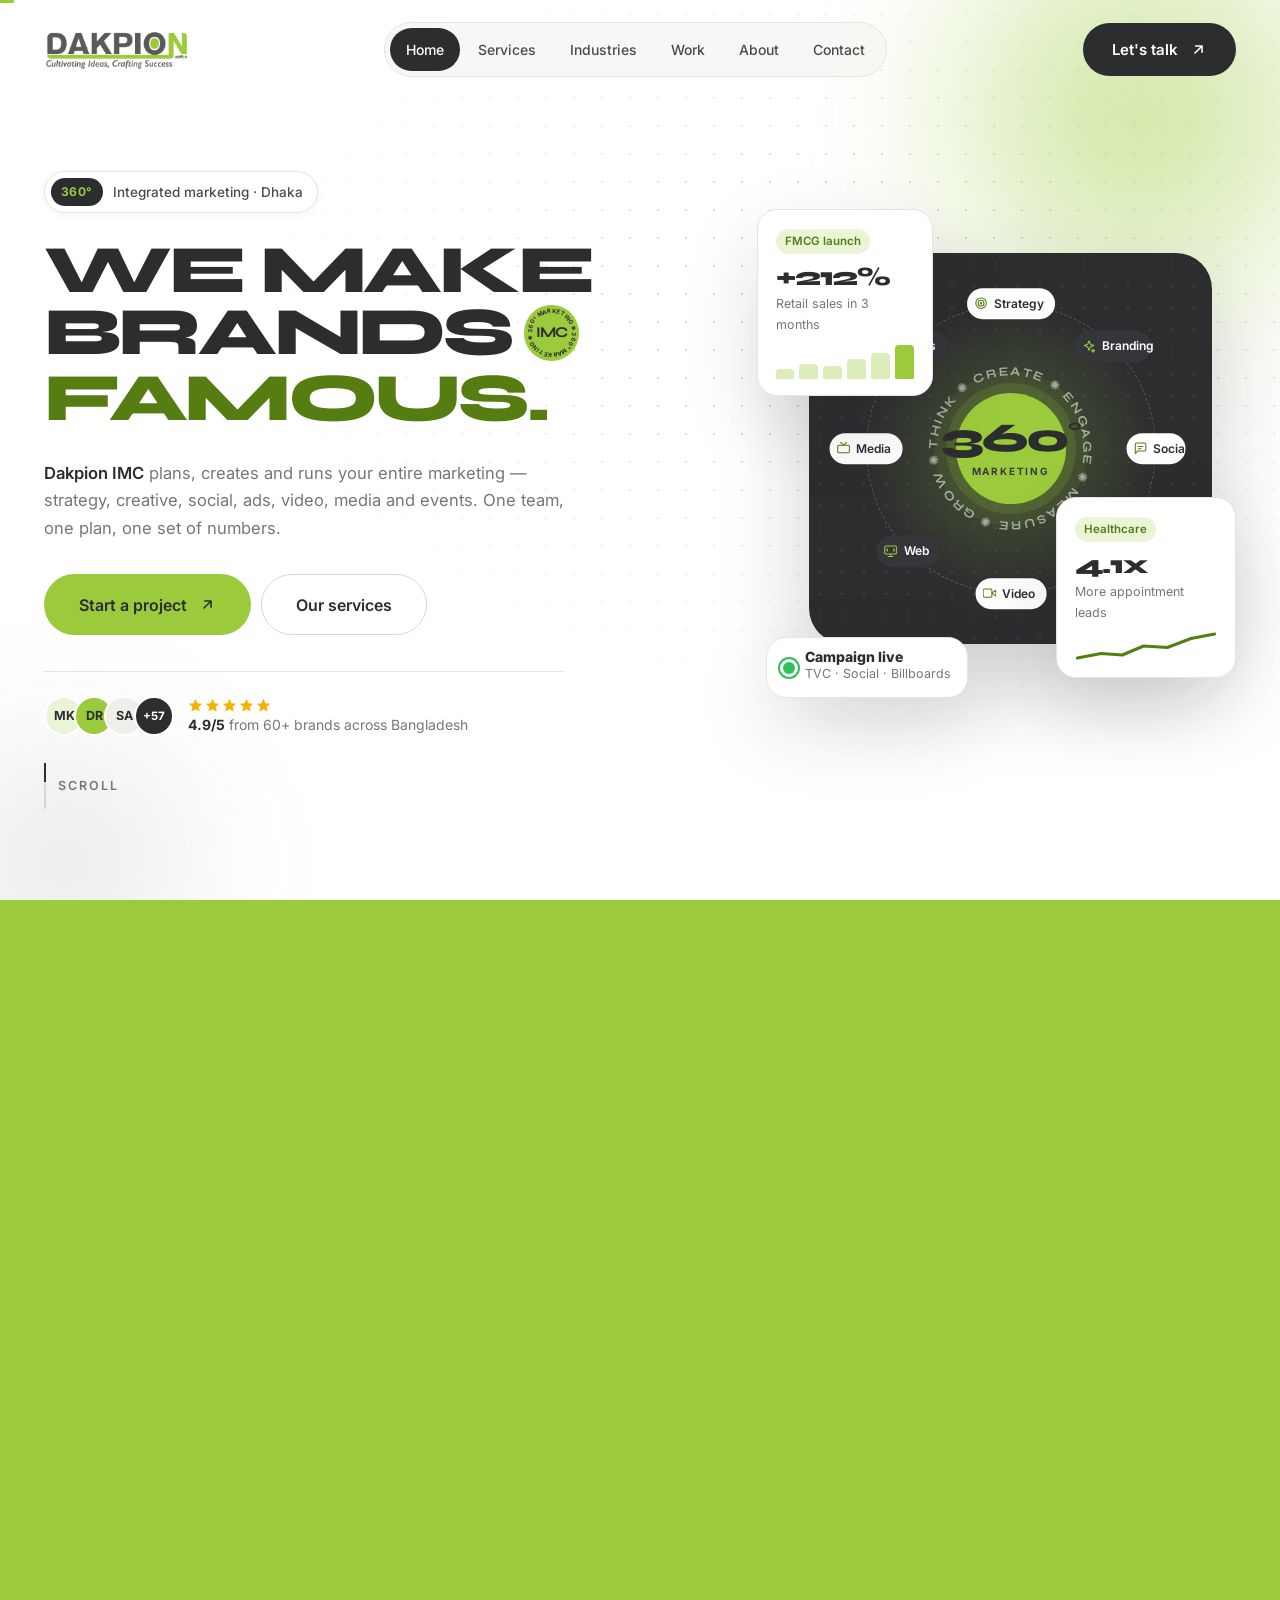
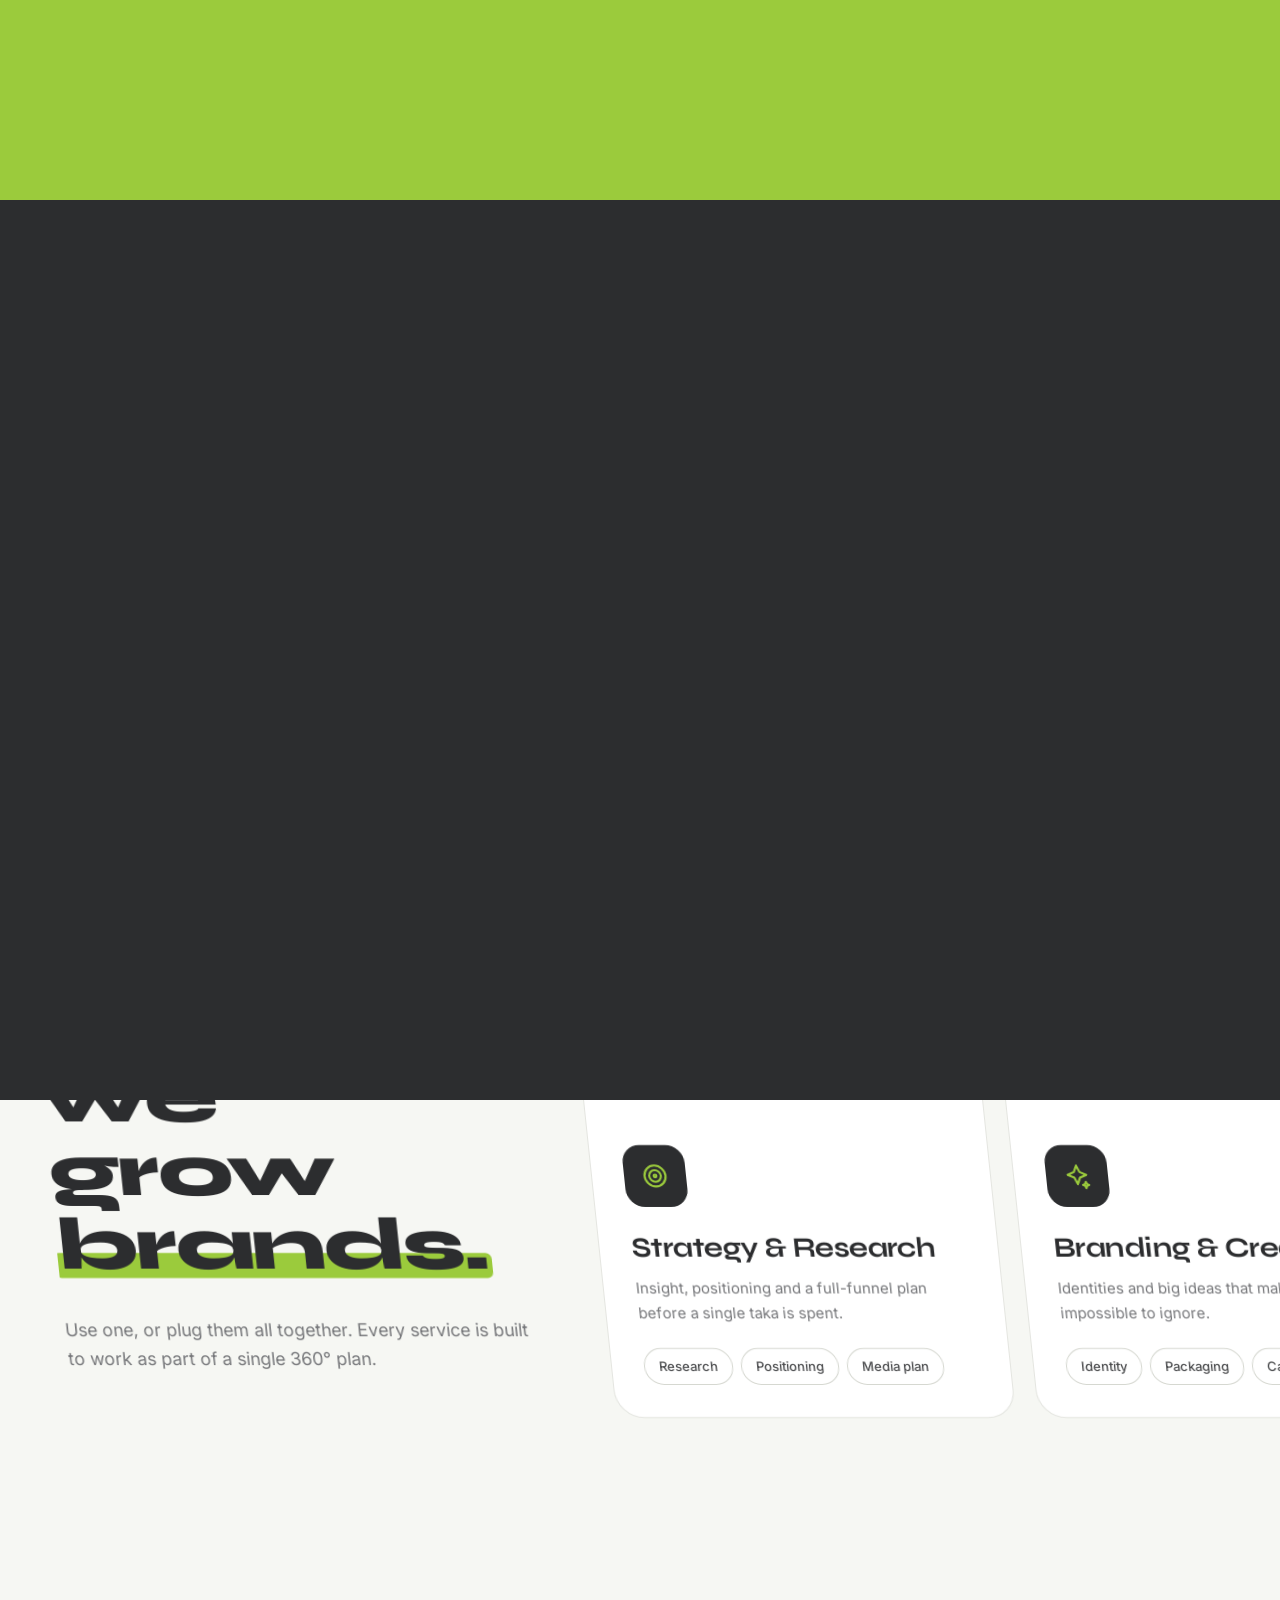
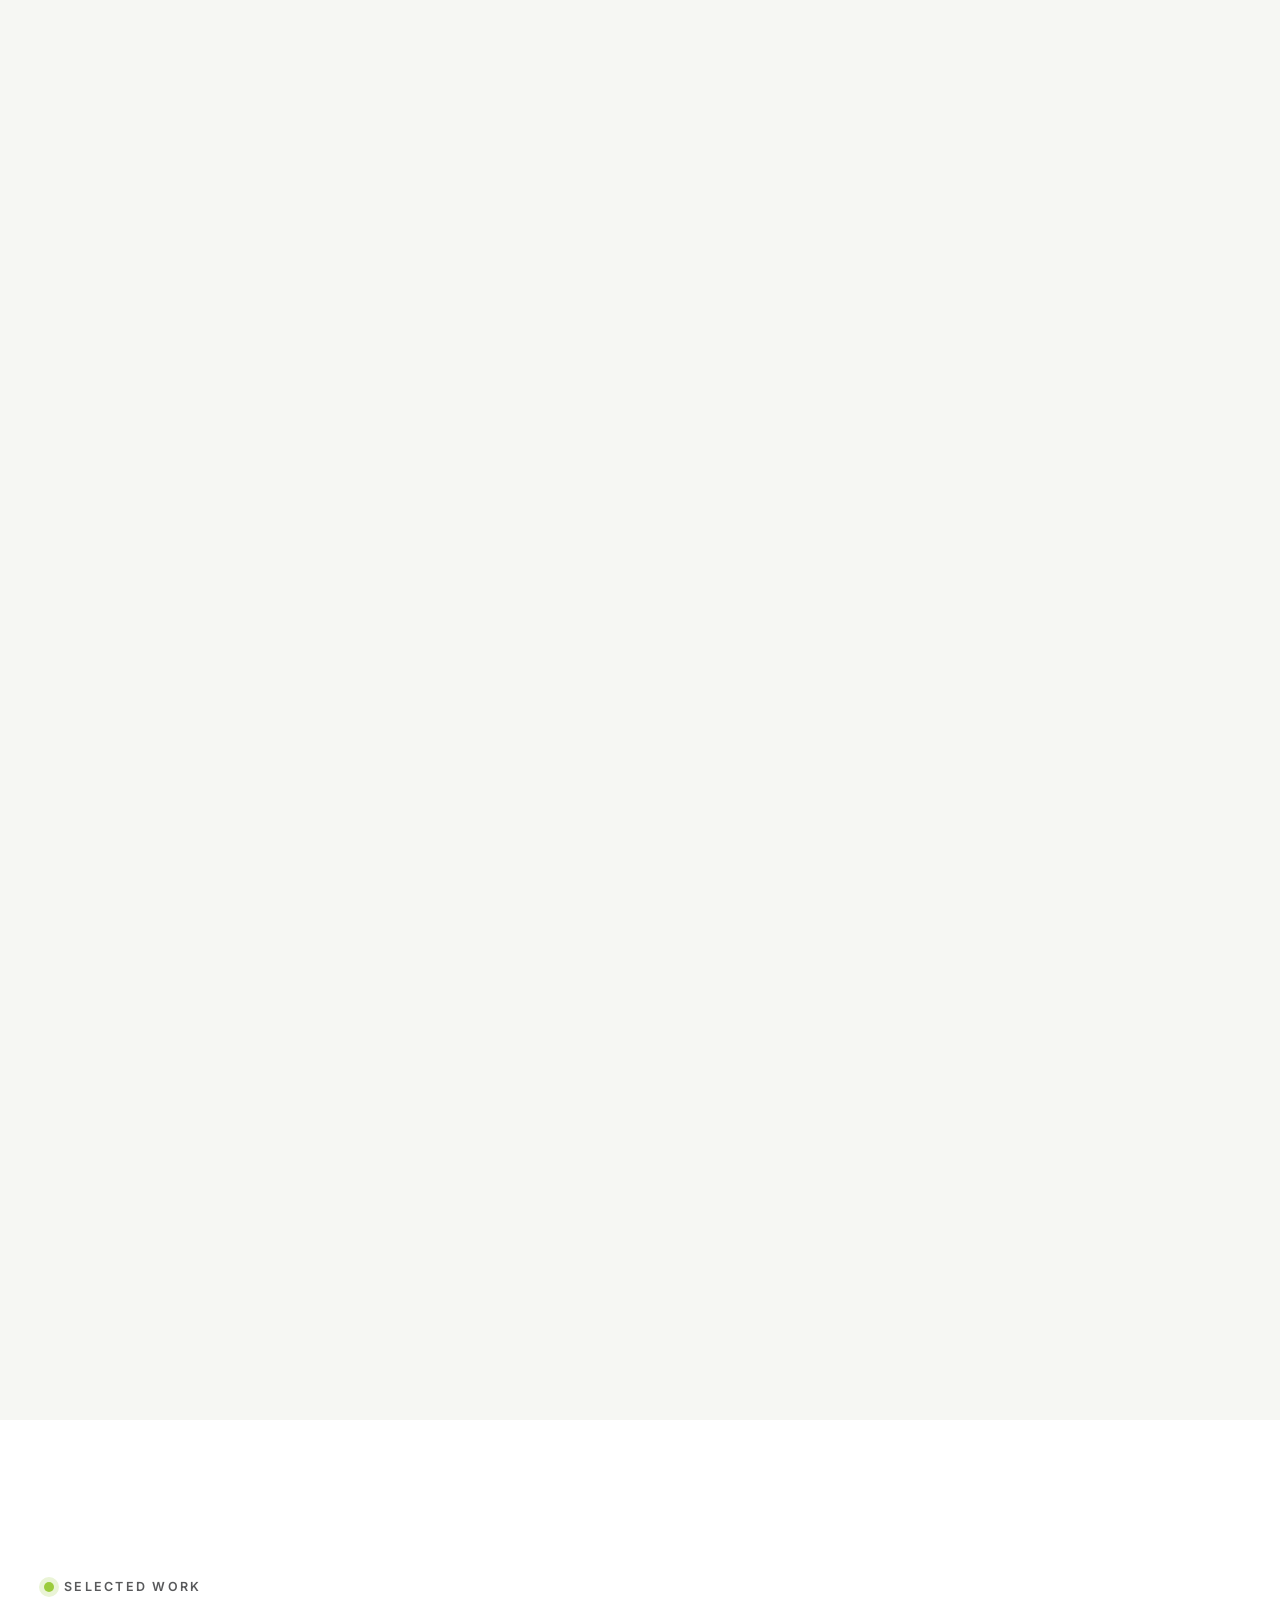
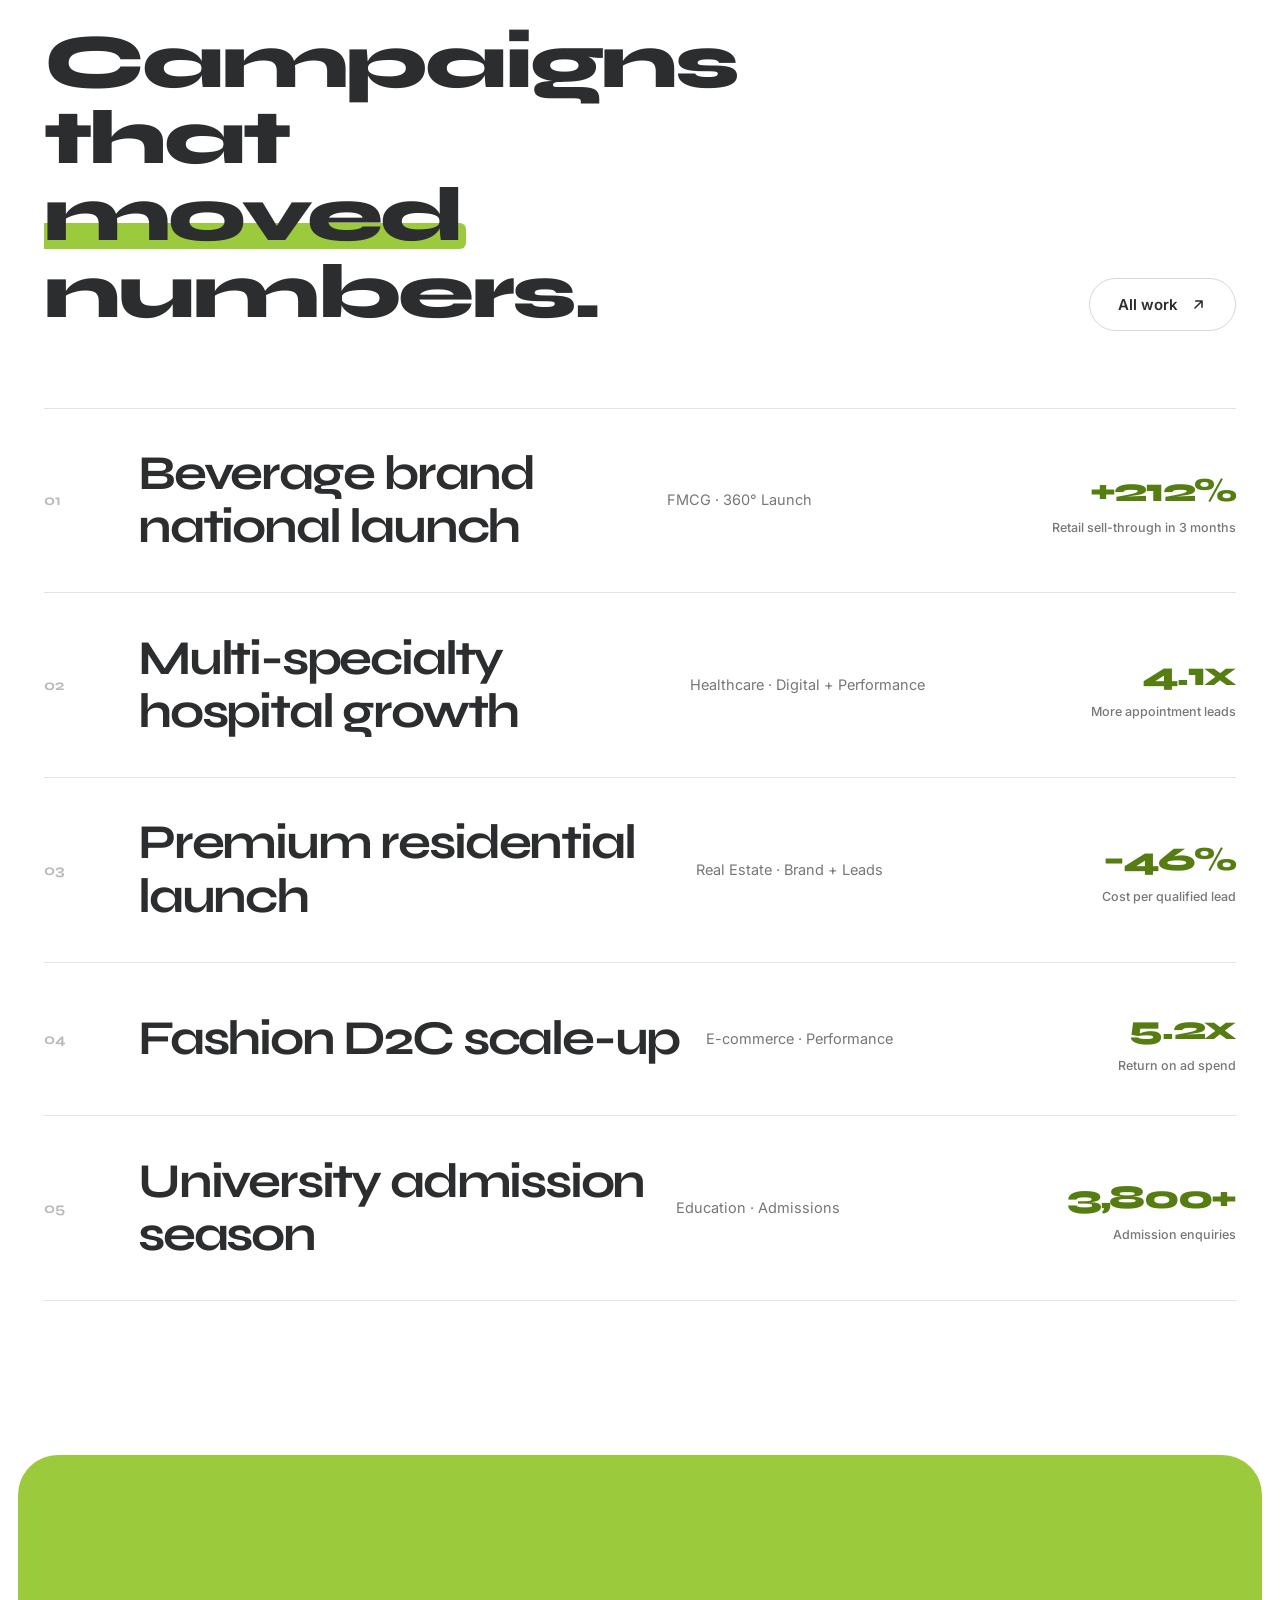
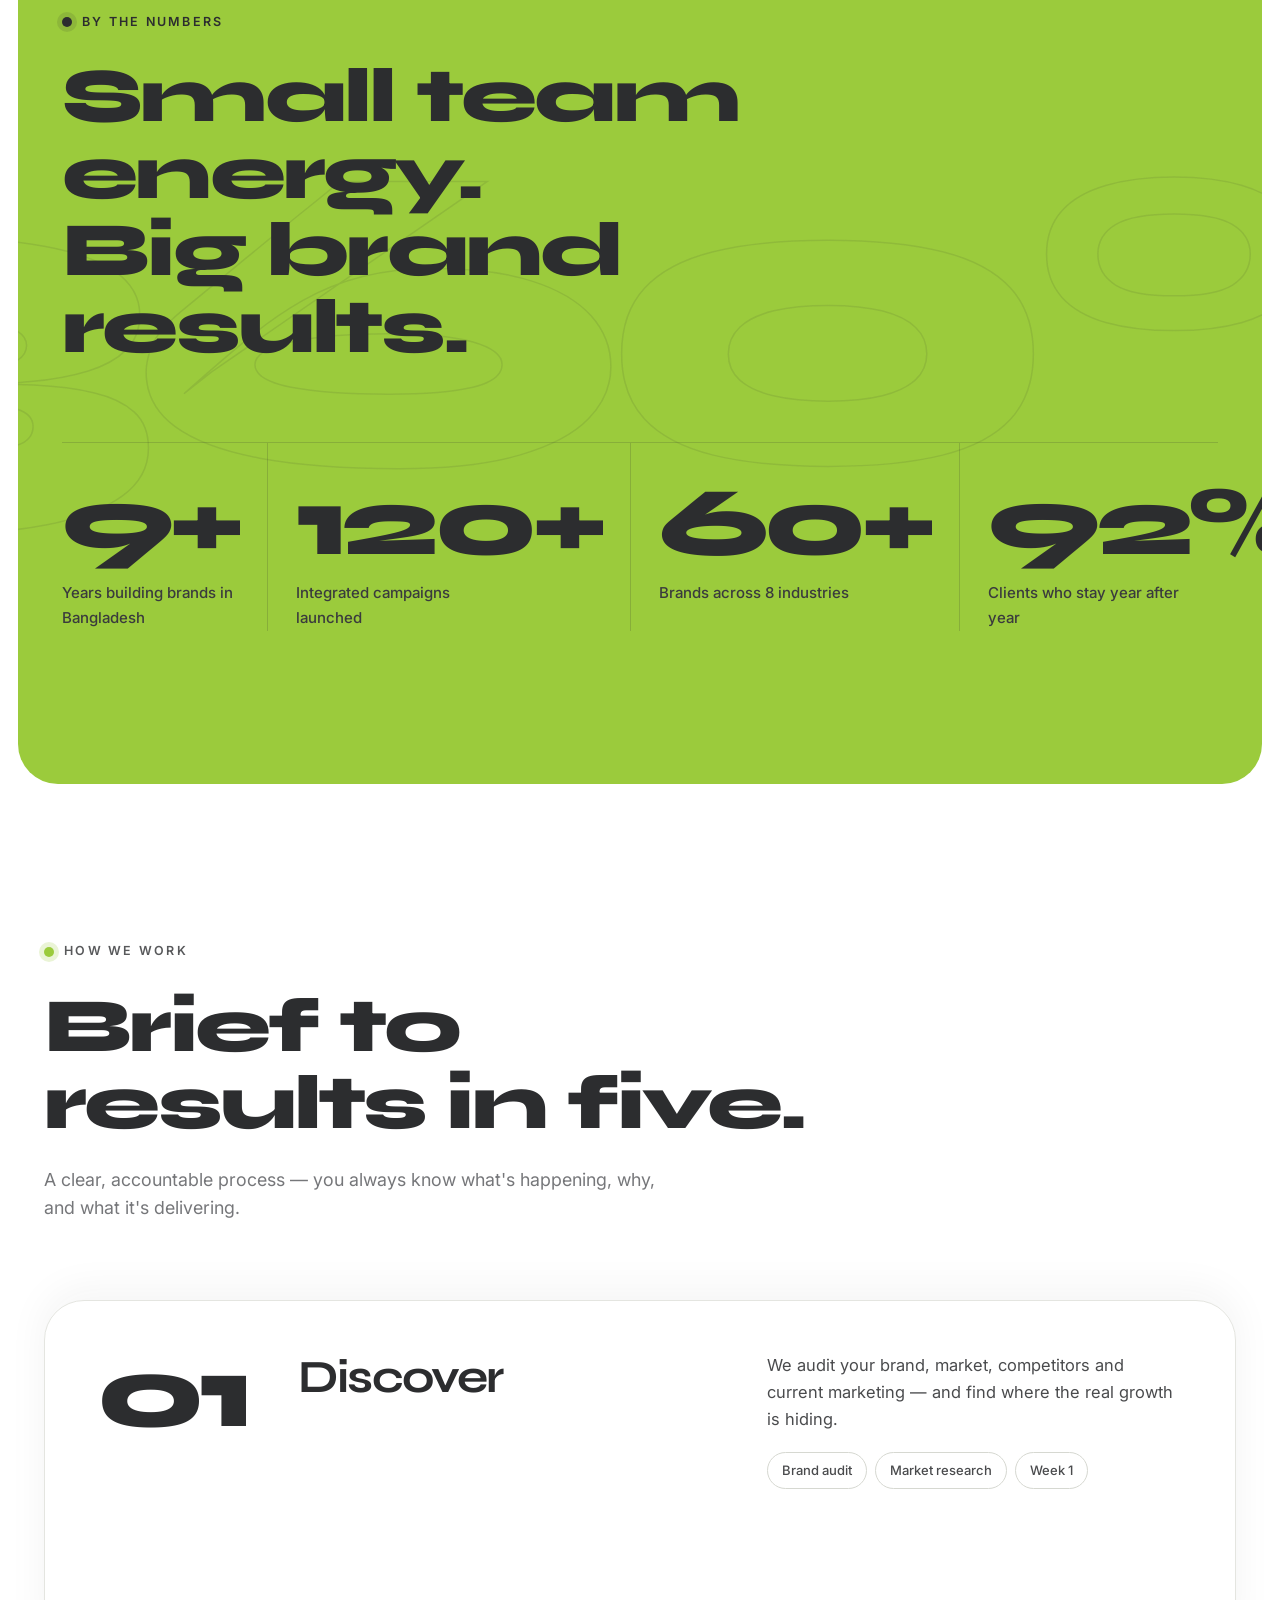
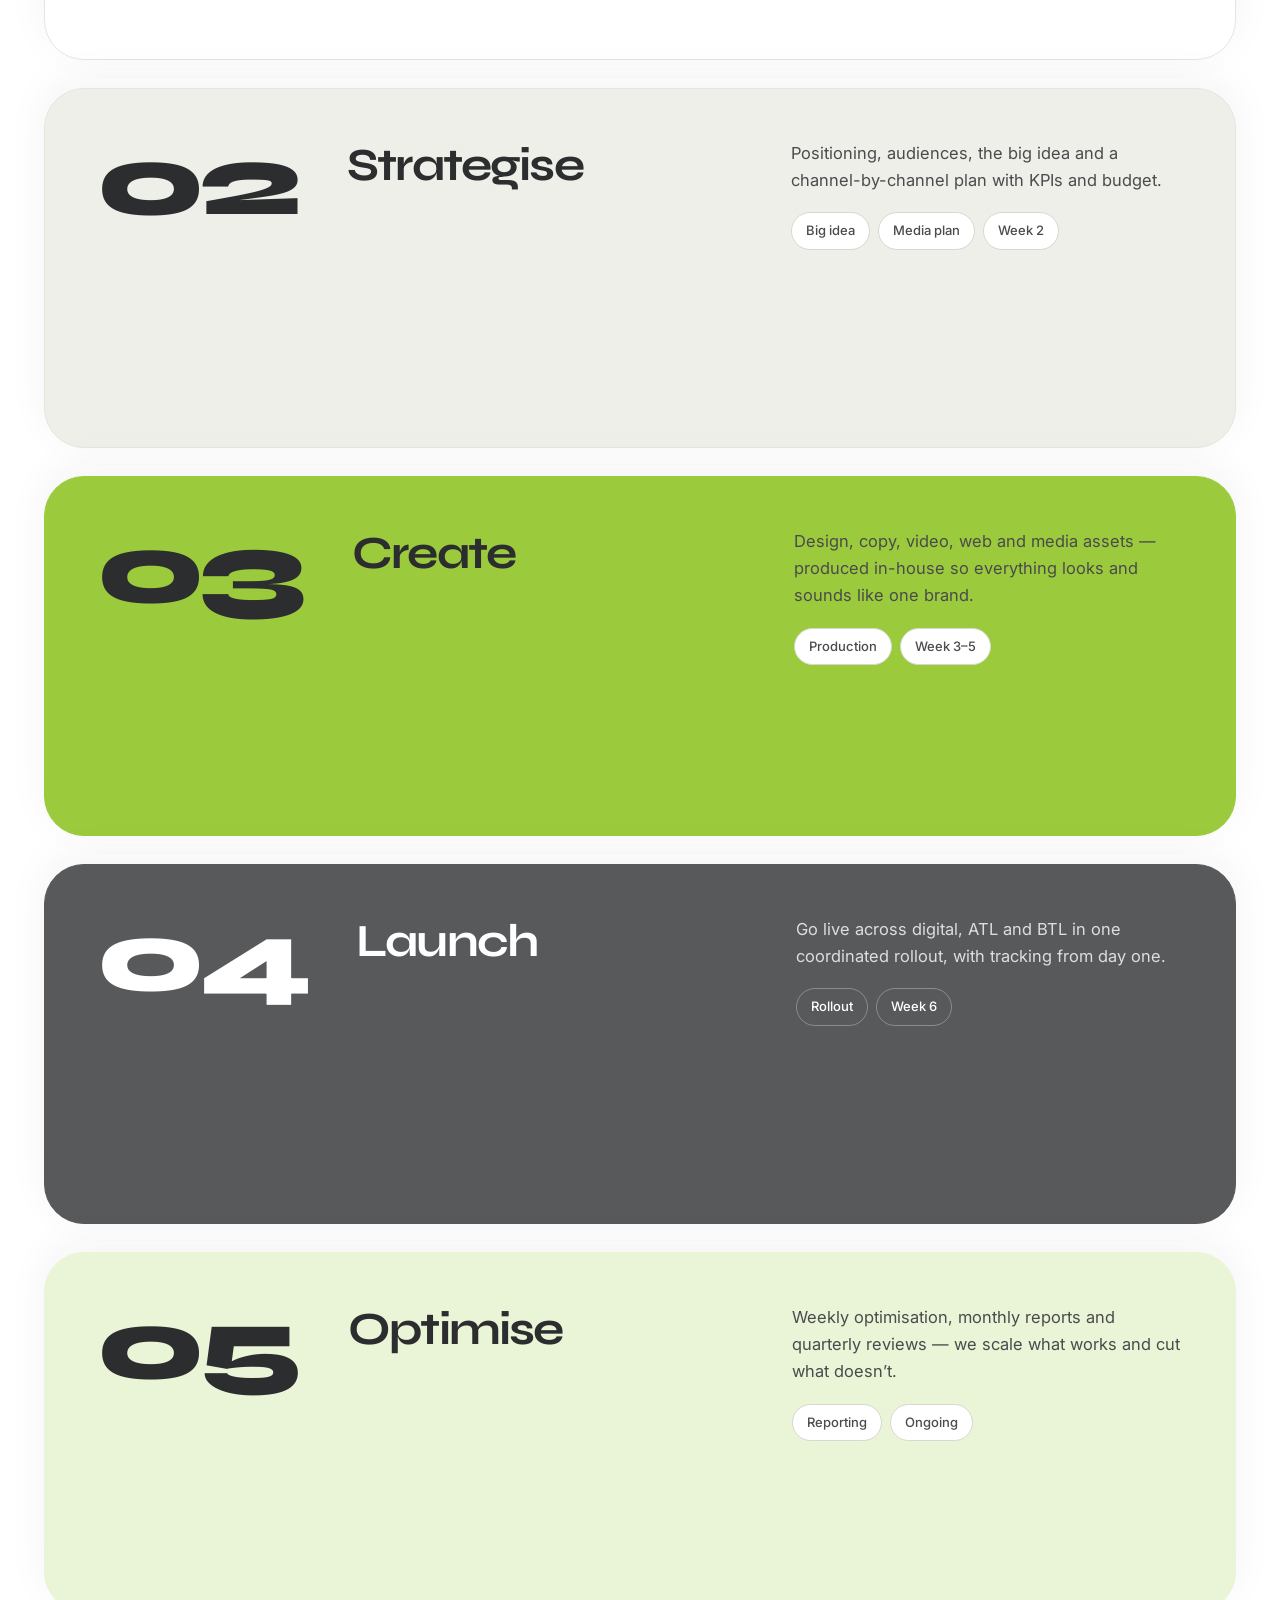
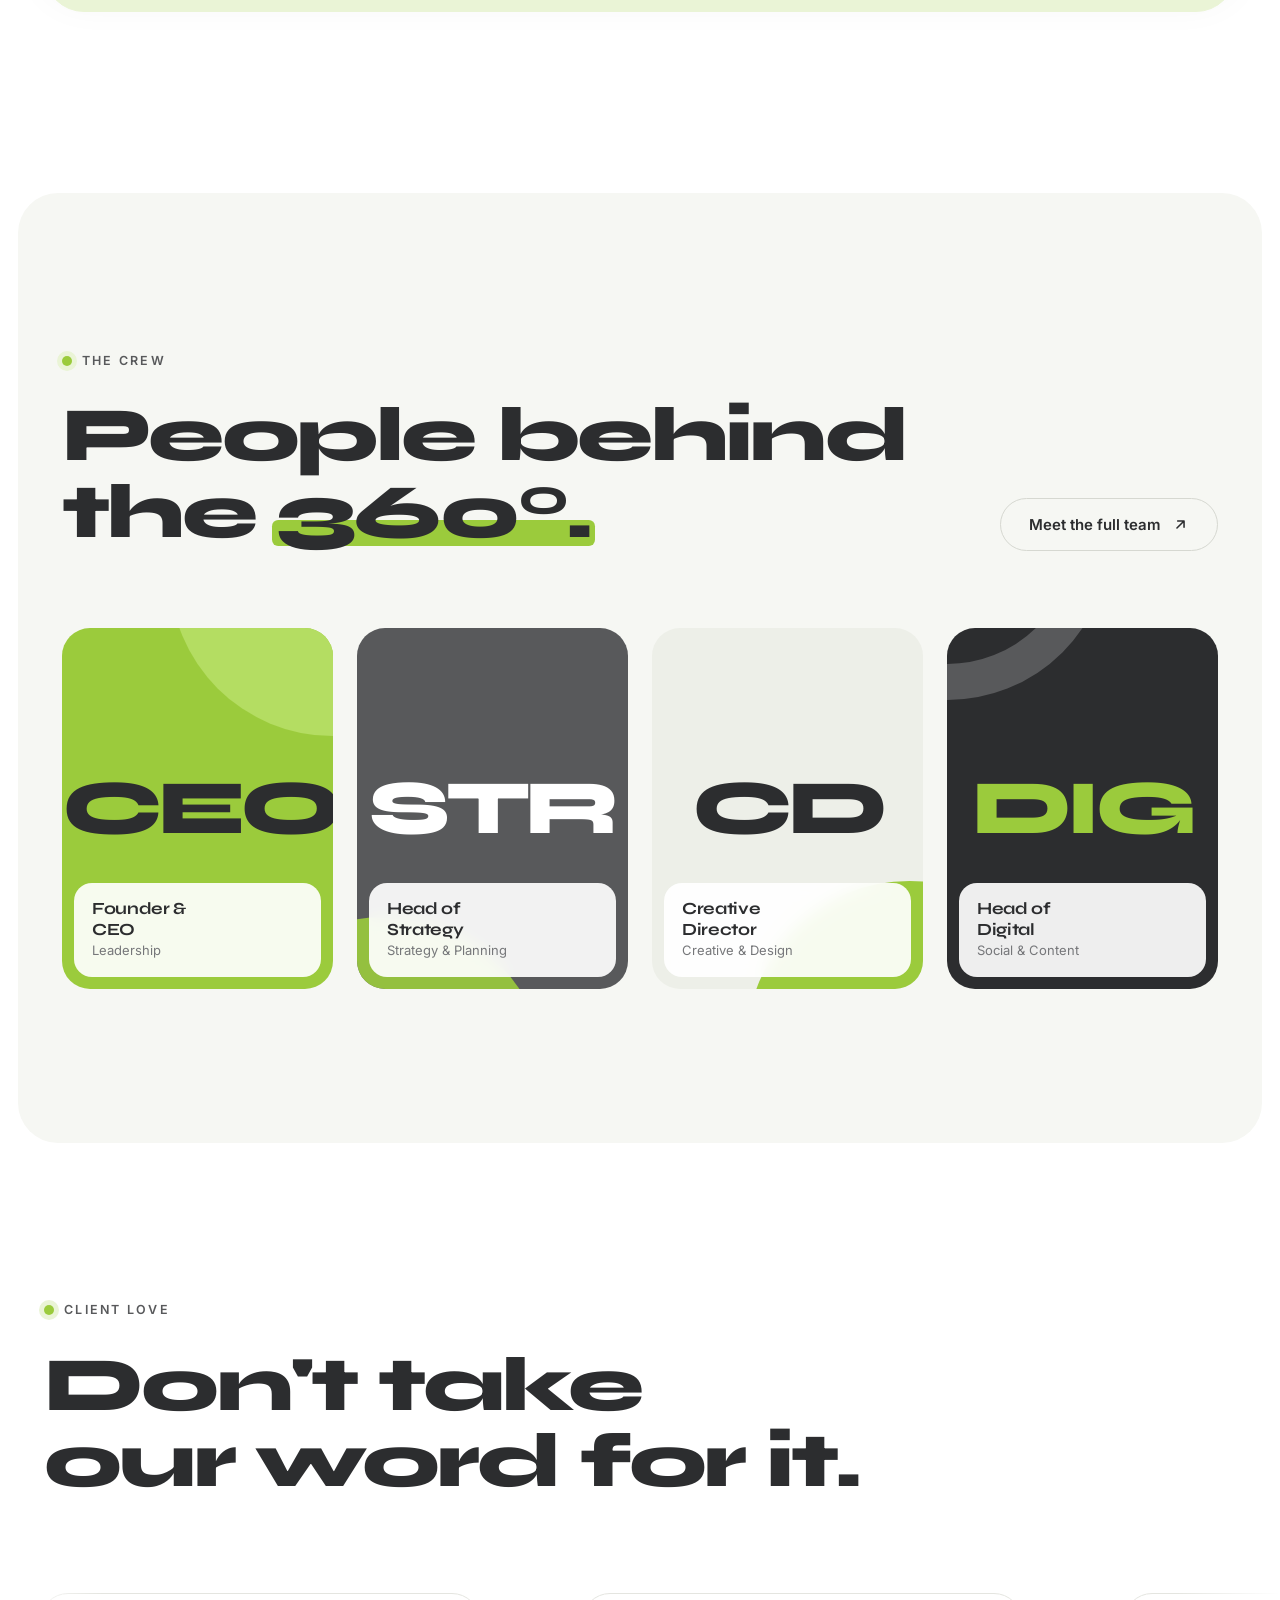
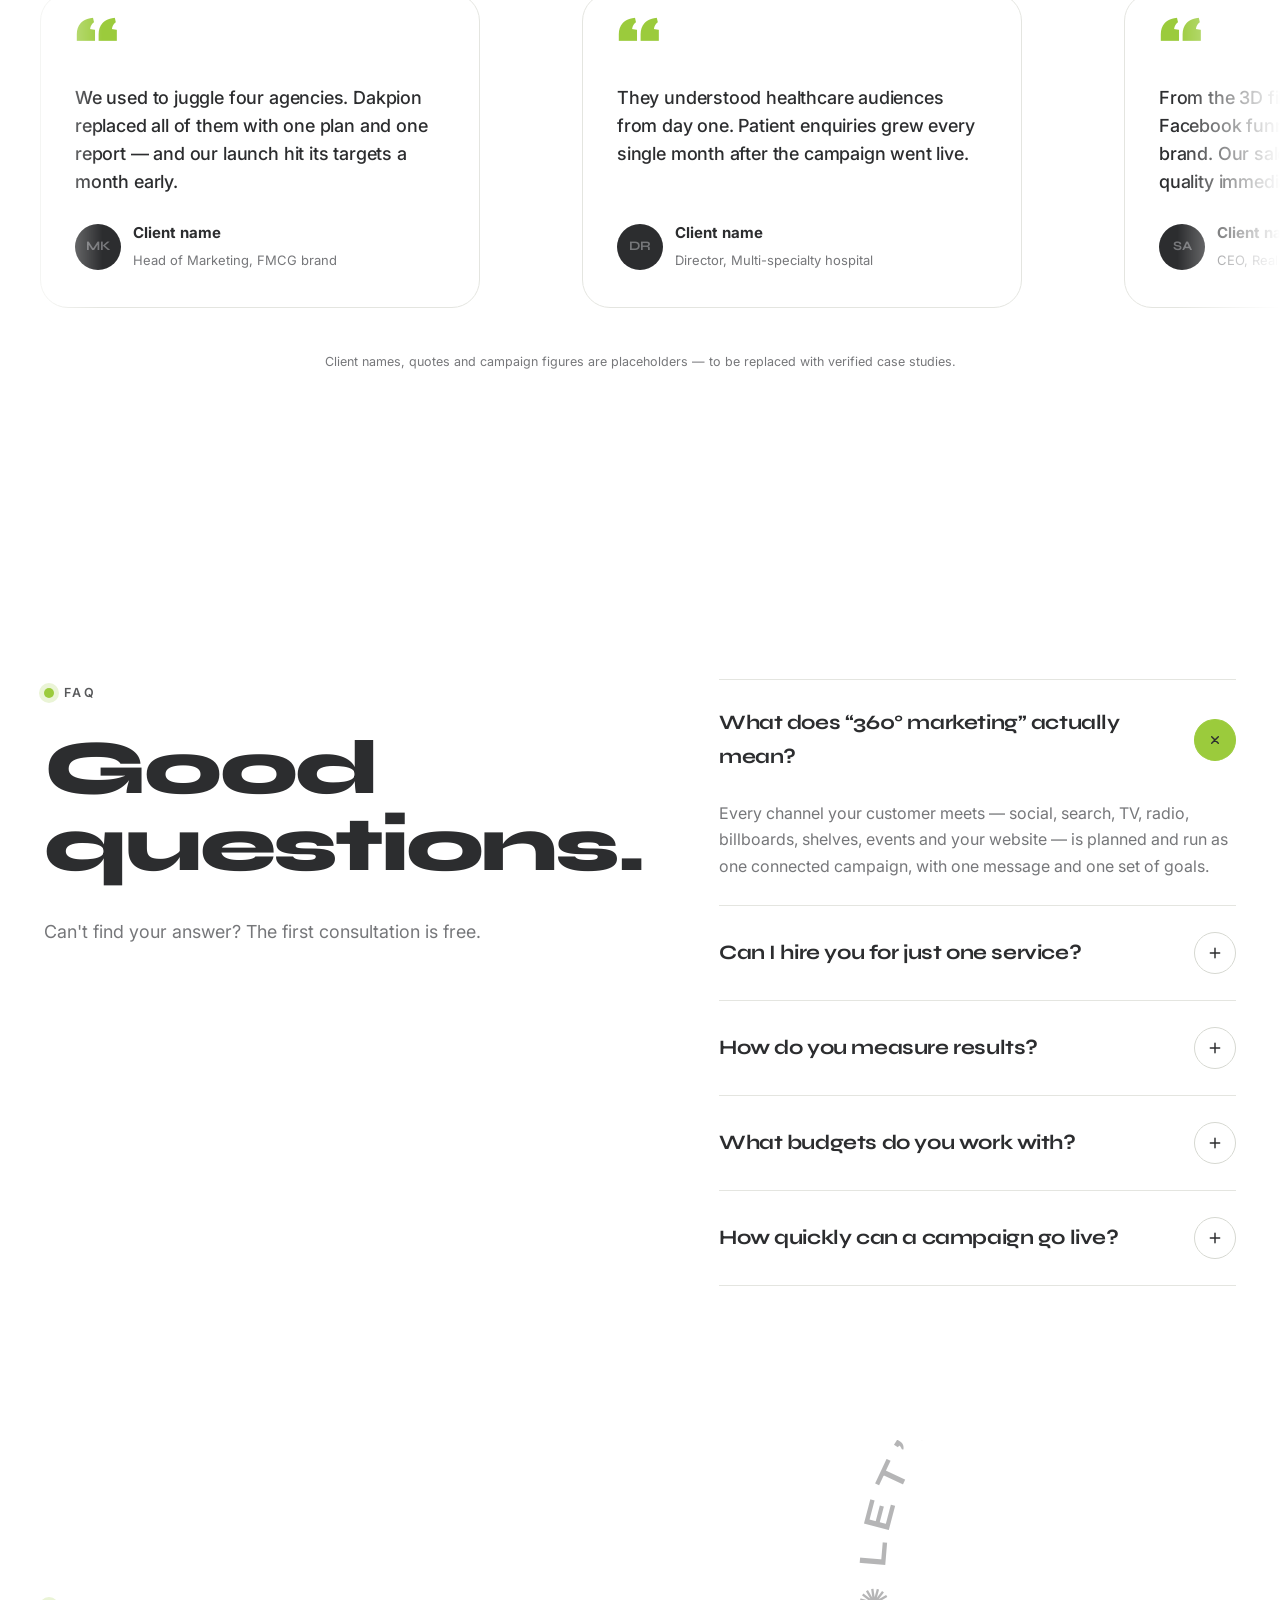
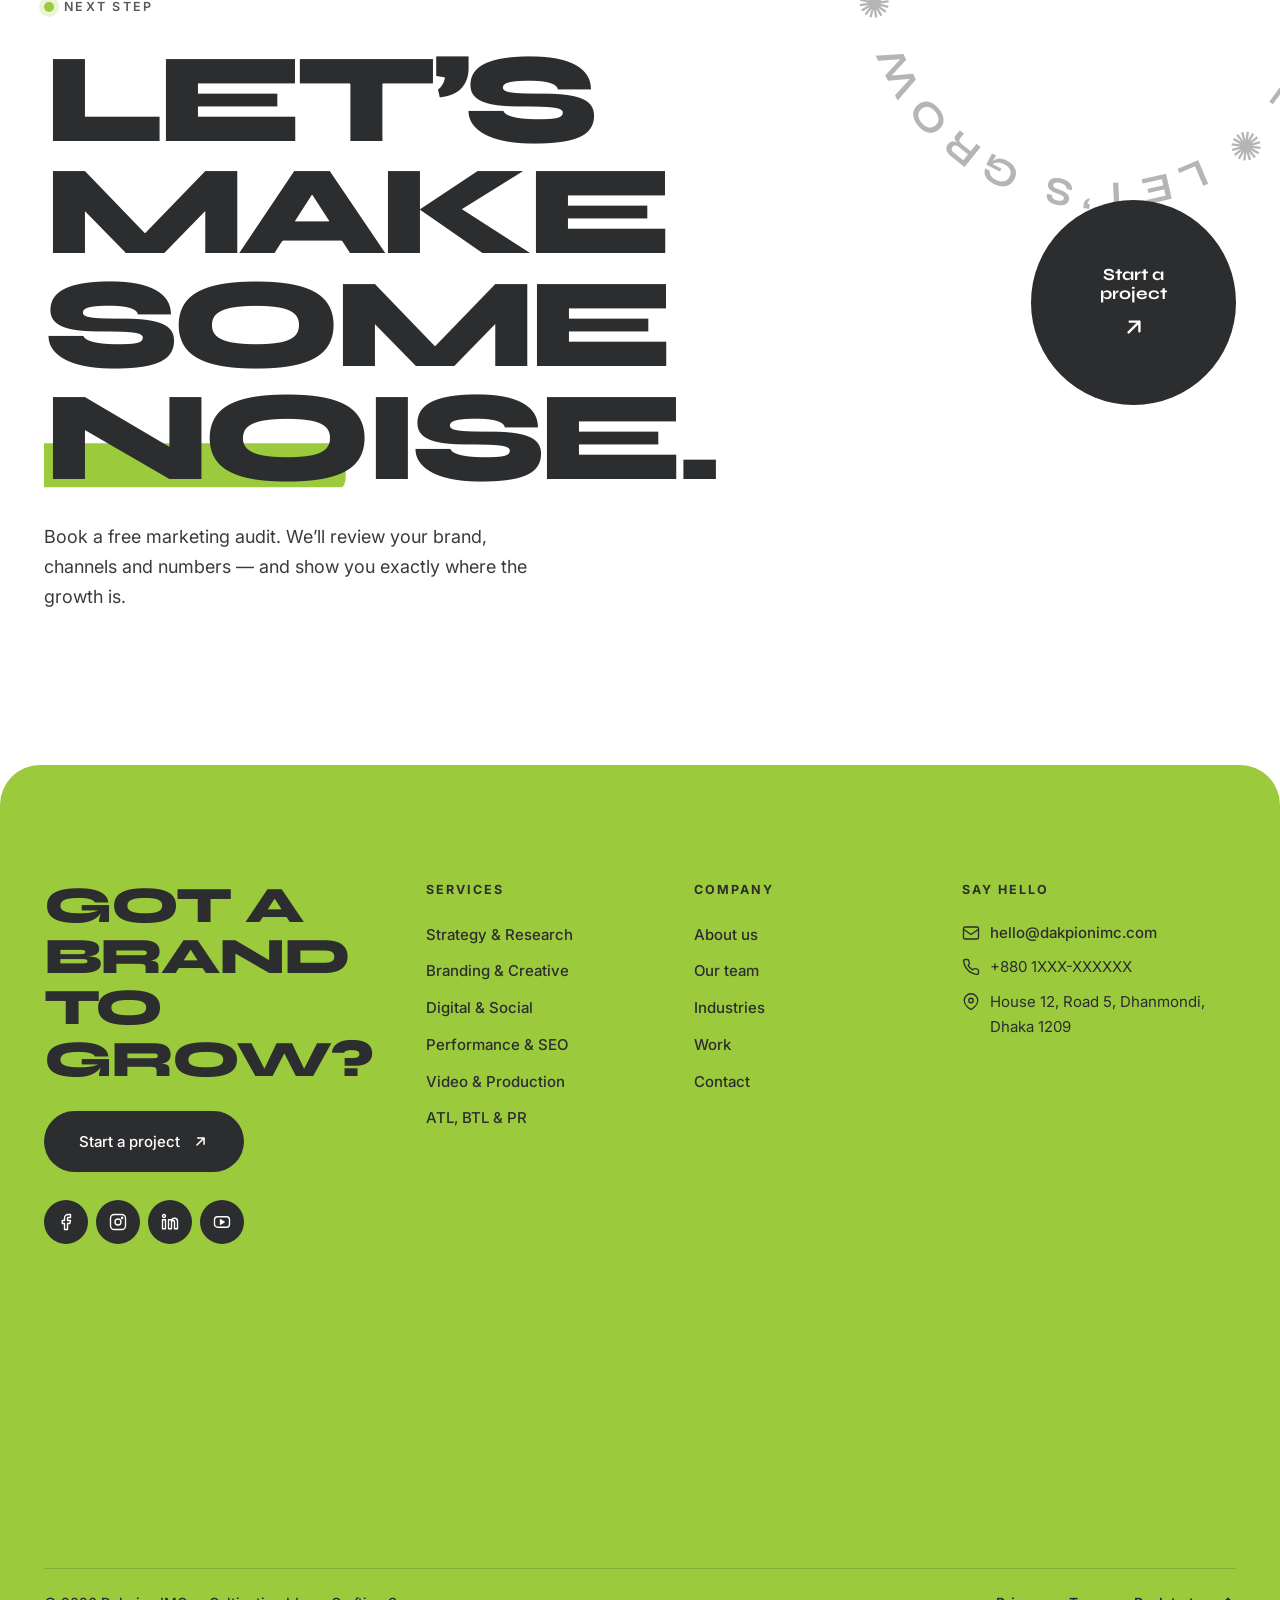
==== commit f6ca07e9: "Hero: new split layout with a 360° stage Replace the bottom-anchored giant headline with a two-colum" ====
--- a/index.html
+++ b/index.html
@@ -51,27 +51,50 @@
 
 <section class="hero">
   <div class="hero-bg"><div class="blob blob--1"></div><div class="blob blob--2"></div></div>
-  <div class="ring" aria-hidden="true">
-  <svg viewBox="0 0 200 200"><defs><path id="rp-hero" d="M100,100 m-84,0 a84,84 0 1,1 168,0 a84,84 0 1,1 -168,0"/></defs><text><textPath href="#rp-hero" textLength="524">Strategy ✺ Creative ✺ Digital ✺ Media ✺ Activation ✺ </textPath></text></svg>
-  <div class="ring-core"><b>360<sup>°</sup></b></div>
-</div>
-  <div class="container">
-    <h1 class="hero-title">
-      <span class="ln"><span class="lni">We make</span></span>
-      <span class="ln ln--2"><span class="lni">brands
-        <span class="hero-badge" aria-hidden="true"><svg viewBox="0 0 100 100"><defs><path id="rp-badge" d="M50,50 m-36,0 a36,36 0 1,1 72,0 a36,36 0 1,1 -72,0"/></defs><text><textPath href="#rp-badge" textLength="224">360° marketing ✺ 360° marketing ✺ </textPath></text></svg><b>IMC</b></span></span></span>
-      <span class="ln"><span class="lni"><span class="rotator"><span>iconic.</span><span>loved.</span><span>famous.</span><span>grow.</span></span></span></span>
-      <span class="sr-only">Dakpion IMC — a 360° marketing solutions agency.</span>
-    </h1>
-    <div class="hero-foot">
-      <p><b>Dakpion IMC</b> is a 360° marketing agency from Dhaka. Strategy, creative, social, performance, production, media and activation — one team, one plan, one set of numbers.</p>
+  <div class="container hero-grid">
+    <div class="hero-copy">
+      <span class="hero-pill"><b>360°</b> Integrated marketing · Dhaka</span>
+      <h1 class="hero-title">
+        <span class="ln"><span class="lni">We make</span></span>
+        <span class="ln ln--2"><span class="lni">brands
+          <span class="hero-badge" aria-hidden="true"><svg viewBox="0 0 100 100"><defs><path id="rp-badge" d="M50,50 m-36,0 a36,36 0 1,1 72,0 a36,36 0 1,1 -72,0"/></defs><text><textPath href="#rp-badge" textLength="224">360° marketing ✺ 360° marketing ✺ </textPath></text></svg><b>IMC</b></span></span></span>
+        <span class="ln"><span class="lni"><span class="rotator"><span>iconic.</span><span>loved.</span><span>famous.</span><span>grow.</span></span></span></span>
+        <span class="sr-only">Dakpion IMC — a 360° marketing solutions agency.</span>
+      </h1>
+      <p class="hero-sub"><b>Dakpion IMC</b> plans, creates and runs your entire marketing — strategy, creative, social, ads, video, media and events. One team, one plan, one set of numbers.</p>
       <div class="hero-cta">
         <a href="contact.html" class="btn btn--lime btn--lg" data-magnetic=".25">Start a project <svg class="icon" aria-hidden="true"><use href="assets/icons/sprite.svg#i-arrow-ur"/></svg></a>
         <a href="services.html" class="btn btn--line btn--lg">Our services</a>
       </div>
-      <div class="scroll-hint"><i></i>Scroll</div>
-    </div>
-  </div>
+      <div class="hero-trust">
+        <div class="avatars"><span>MK</span><span>DR</span><span>SA</span><span>+57</span></div>
+        <div><span class="stars" aria-label="5 out of 5 stars"><svg class="icon" aria-hidden="true"><use href="assets/icons/sprite.svg#i-star"/></svg><svg class="icon" aria-hidden="true"><use href="assets/icons/sprite.svg#i-star"/></svg><svg class="icon" aria-hidden="true"><use href="assets/icons/sprite.svg#i-star"/></svg><svg class="icon" aria-hidden="true"><use href="assets/icons/sprite.svg#i-star"/></svg><svg class="icon" aria-hidden="true"><use href="assets/icons/sprite.svg#i-star"/></svg></span><p><b>4.9/5</b> from 60+ brands across Bangladesh</p></div>
+      </div>
+    </div>
+
+    <div class="stage" aria-hidden="true">
+      <div class="stage-panel" data-depth="6">
+        <div class="orbit" data-depth="12">
+          <span class="orbit-ring"></span>
+          <svg class="orbit-text" viewBox="0 0 200 200"><defs><path id="rp-stage" d="M100,100 m-70,0 a70,70 0 1,1 140,0 a70,70 0 1,1 -140,0"/></defs><text><textPath href="#rp-stage" textLength="436">Think ✺ Create ✺ Engage ✺ Measure ✺ Grow ✺ </textPath></text></svg>
+          <span class="orbit-core"><b>360<sup>°</sup></b><small>Marketing</small></span>
+          <span class="orbit-spin"><span class="orbit-chip" style="left:50.0%;top:0.0%"><span><svg class="icon" aria-hidden="true"><use href="assets/icons/sprite.svg#i-target"/></svg>Strategy</span></span><span class="orbit-chip" style="left:85.4%;top:14.6%"><span><svg class="icon" aria-hidden="true"><use href="assets/icons/sprite.svg#i-brand"/></svg>Branding</span></span><span class="orbit-chip" style="left:100.0%;top:50.0%"><span><svg class="icon" aria-hidden="true"><use href="assets/icons/sprite.svg#i-social"/></svg>Social</span></span><span class="orbit-chip" style="left:85.4%;top:85.4%"><span><svg class="icon" aria-hidden="true"><use href="assets/icons/sprite.svg#i-ads"/></svg>Ads &amp; SEO</span></span><span class="orbit-chip" style="left:50.0%;top:100.0%"><span><svg class="icon" aria-hidden="true"><use href="assets/icons/sprite.svg#i-video"/></svg>Video</span></span><span class="orbit-chip" style="left:14.6%;top:85.4%"><span><svg class="icon" aria-hidden="true"><use href="assets/icons/sprite.svg#i-web"/></svg>Web</span></span><span class="orbit-chip" style="left:0.0%;top:50.0%"><span><svg class="icon" aria-hidden="true"><use href="assets/icons/sprite.svg#i-tv"/></svg>Media</span></span><span class="orbit-chip" style="left:14.6%;top:14.6%"><span><svg class="icon" aria-hidden="true"><use href="assets/icons/sprite.svg#i-flag"/></svg>Events</span></span></span>
+        </div>
+      </div>
+      <div class="float-card fc-1" data-depth="26">
+        <span class="fc-label">FMCG launch</span>
+        <b>+212%</b><small>Retail sales in 3 months</small>
+        <span class="fc-bars"><i style="height:30%"></i><i style="height:44%"></i><i style="height:38%"></i><i style="height:60%"></i><i style="height:78%"></i><i style="height:100%"></i></span>
+      </div>
+      <div class="float-card fc-2" data-depth="34">
+        <span class="fc-label">Healthcare</span>
+        <b>4.1x</b><small>More appointment leads</small>
+        <svg class="fc-line" viewBox="0 0 120 40" preserveAspectRatio="none"><path d="M2 36 L22 30 L40 32 L58 20 L78 22 L98 10 L118 4"/></svg>
+      </div>
+      <div class="float-card fc-3" data-depth="18"><i class="live"></i><span><b>Campaign live</b><small>TVC · Social · Billboards</small></span></div>
+    </div>
+  </div>
+  <div class="container"><div class="scroll-hint"><i></i>Scroll</div></div>
 </section>
 
 <section class="tapes" aria-hidden="true">
--- a/assets/css/style.css
+++ b/assets/css/style.css
@@ -201,14 +201,14 @@
 .menu-foot { display:flex; flex-direction:column; gap:6px; font-size:15px; color:var(--g-800); }
 
 /* ── Hero ────────────────────────────────────────── */
-.hero { position:relative; min-height:100svh; display:flex; flex-direction:column; justify-content:flex-end; padding:130px 0 44px; overflow:hidden; background:var(--white); }
+.hero { position:relative; min-height:100svh; display:flex; flex-direction:column; justify-content:center; padding:120px 0 40px; overflow:hidden; background:var(--white); }
 .hero-bg { position:absolute; inset:0; pointer-events:none; overflow:hidden; }
 .hero-bg::before { content:''; position:absolute; inset:0; background-image:radial-gradient(var(--line-2) 1.2px, transparent 1.2px); background-size:28px 28px; mask-image:radial-gradient(ellipse 80% 70% at 70% 35%, #000 10%, transparent 70%); -webkit-mask-image:radial-gradient(ellipse 80% 70% at 70% 35%, #000 10%, transparent 70%); }
 .blob { position:absolute; border-radius:50%; filter:blur(60px); will-change:transform; }
 .blob--1 { width:46vmax; height:46vmax; right:-12vmax; top:-14vmax; background:radial-gradient(circle, rgba(155,203,60,.55), rgba(155,203,60,0) 65%); }
 .blob--2 { width:30vmax; height:30vmax; left:-10vmax; bottom:-12vmax; background:radial-gradient(circle, rgba(88,89,91,.16), rgba(88,89,91,0) 65%); }
 .hero .container { position:relative; width:100%; }
-.hero-title { font-family:var(--ff-d); font-weight:800; font-size:clamp(56px, 11vw, 190px); line-height:.86; letter-spacing:-.055em; color:var(--g-900); margin:0 0 clamp(28px, 4vw, 52px); text-transform:uppercase; }
+.hero-title { font-family:var(--ff-d); font-weight:800; font-size:clamp(40px, 5.3vw, 86px); line-height:.9; letter-spacing:-.05em; color:var(--g-900); margin:0 0 26px; text-transform:uppercase; }
 .hero-title .ln { display:block; overflow:hidden; padding:.02em 0 .04em; margin-bottom:-.04em; }
 .hero-title .lni { display:inline-flex; align-items:center; gap:.18em; }
 .hero-badge { position:relative; width:.82em; height:.82em; flex:none; border-radius:50%; background:var(--lime); display:grid; place-items:center; }
@@ -228,6 +228,68 @@
 .scroll-hint i::after { content:''; position:absolute; left:0; top:0; width:100%; height:40%; background:var(--g-900); animation:drip 1.8s var(--ease-io) infinite; }
 @keyframes drip { 0% { transform:translateY(-100%); } 100% { transform:translateY(260%); } }
 @keyframes spin { to { transform:rotate(360deg); } }
+
+
+/* ── Hero: split layout (copy + 360° stage) ──────── */
+.hero-grid > * { min-width:0; }
+.hero-grid { position:relative; display:grid; grid-template-columns:1.15fr .85fr; gap:clamp(32px, 5vw, 72px); align-items:center; }
+.hero-pill { display:inline-flex; align-items:center; gap:10px; padding:6px 14px 6px 6px; border-radius:var(--r-full); background:var(--white); border:1px solid var(--line); box-shadow:var(--shadow-sm); font-size:13.5px; font-weight:500; color:var(--g-700); margin-bottom:26px; }
+.hero-pill b { padding:4px 10px; border-radius:var(--r-full); background:var(--g-900); color:var(--lime); font-size:12px; letter-spacing:.04em; }
+.hero-sub { font-size:clamp(16px, 1.3vw, 19px); color:var(--g-500); max-width:520px; margin:0 0 32px; }
+.hero-sub b { color:var(--g-900); font-weight:600; }
+.hero-trust { display:flex; align-items:center; gap:14px; margin-top:36px; padding-top:24px; border-top:1px solid var(--line); max-width:520px; }
+.hero-trust p { margin:2px 0 0; font-size:14px; color:var(--g-500); line-height:1.4; }
+.hero-trust p b { color:var(--g-900); }
+.avatars { display:flex; }
+.avatars span { width:40px; height:40px; margin-left:-10px; border-radius:50%; border:2px solid var(--white); display:grid; place-items:center; font-size:12.5px; font-weight:700; color:var(--g-900); background:var(--lime-soft); }
+.avatars span:first-child { margin-left:0; }
+.avatars span:nth-child(2) { background:var(--lime); }
+.avatars span:nth-child(3) { background:var(--paper-2); }
+.avatars span:nth-child(4) { background:var(--g-900); color:#fff; font-size:11.5px; }
+.stars { display:flex; gap:2px; color:#F5B301; }
+.stars .icon { width:15px; height:15px; }
+.hero > .container:last-child { margin-top:clamp(20px, 3vh, 40px); }
+
+.stage { position:relative; width:100%; max-width:560px; aspect-ratio:1 / 1.02; margin-left:auto; }
+.stage-panel { position:absolute; inset:9% 5% 11% 11%; border-radius:36px; background:var(--g-900); overflow:hidden; box-shadow:0 40px 90px rgba(38,39,42,.22); }
+.stage-panel::before { content:''; position:absolute; inset:0; background-image:radial-gradient(rgba(255,255,255,.09) 1.2px, transparent 1.2px); background-size:22px 22px; }
+.stage-panel::after { content:''; position:absolute; width:80%; aspect-ratio:1; left:10%; top:10%; border-radius:50%; background:radial-gradient(circle, rgba(155,203,60,.28), rgba(155,203,60,0) 65%); }
+.orbit { position:absolute; left:50%; top:50%; width:72%; aspect-ratio:1; transform:translate(-50%, -50%); z-index:1; }
+.orbit-ring { position:absolute; inset:0; border-radius:50%; border:1.5px dashed rgba(255,255,255,.2); }
+.orbit-text { position:absolute; inset:14%; width:72%; height:72%; animation:spin 30s linear infinite reverse; }
+.orbit-text text { font-family:var(--ff-d); font-weight:700; font-size:12px; letter-spacing:.22em; text-transform:uppercase; fill:rgba(255,255,255,.55); }
+.orbit-core { position:absolute; inset:31%; border-radius:50%; background:var(--lime); display:grid; place-content:center; text-align:center; box-shadow:0 0 0 10px rgba(155,203,60,.14), 0 0 0 22px rgba(155,203,60,.07); }
+.orbit-core b { font-family:var(--ff-d); font-weight:800; font-size:clamp(30px, 3.2vw, 46px); letter-spacing:-.05em; line-height:1; color:var(--g-900); }
+.orbit-core b sup { font-size:.5em; }
+.orbit-core small { display:block; margin-top:4px; font-size:10px; font-weight:700; letter-spacing:.18em; text-transform:uppercase; color:var(--g-800); }
+.orbit-spin { position:absolute; inset:0; animation:spin 44s linear infinite; }
+.orbit-chip { position:absolute; transform:translate(-50%, -50%); }
+.orbit-chip > span { display:inline-flex; align-items:center; gap:6px; padding:6px 11px 6px 7px; border-radius:var(--r-full); background:#35363A; color:#fff; font-size:12px; font-weight:600; white-space:nowrap; animation:spin 44s linear infinite reverse; }
+.orbit-chip:nth-child(odd) > span { background:var(--white); color:var(--g-900); }
+.orbit-chip .icon { width:14px; height:14px; color:var(--lime); }
+.orbit-chip:nth-child(odd) .icon { color:var(--lime-deep); }
+
+.float-card { position:absolute; z-index:3; padding:16px 18px; border-radius:20px; background:var(--white); border:1px solid var(--line); box-shadow:var(--shadow-lg); color:var(--g-900); animation:bob 6s ease-in-out infinite; }
+.float-card b { display:block; font-family:var(--ff-d); font-weight:800; font-size:26px; letter-spacing:-.04em; line-height:1; }
+.float-card small { display:block; margin-top:4px; font-size:12.5px; color:var(--g-500); }
+.fc-label { display:inline-block; margin-bottom:10px; padding:3px 9px; border-radius:var(--r-full); background:var(--lime-soft); color:var(--lime-deep); font-size:11.5px; font-weight:600; }
+.fc-1 { left:0; top:0; width:176px; }
+.fc-2 { right:0; bottom:4%; width:180px; animation-delay:-2s; }
+.fc-3 { left:2%; bottom:0; display:flex; align-items:center; gap:10px; padding:12px 16px; animation-delay:-4s; }
+.float-card.fc-3 b { font-family:var(--ff); font-size:14px; letter-spacing:0; }
+.fc-3 small { margin-top:0; }
+.fc-bars { display:flex; align-items:flex-end; gap:5px; height:34px; margin-top:10px; }
+.fc-bars i { flex:1; border-radius:4px 4px 1px 1px; background:var(--lime); opacity:.35; }
+.fc-bars i:last-child { opacity:1; }
+.fc-line { width:100%; height:30px; margin-top:8px; overflow:visible; }
+.fc-line path { fill:none; stroke:var(--lime-deep); stroke-width:3; vector-effect:non-scaling-stroke; stroke-linecap:round; stroke-linejoin:round; stroke-dasharray:160; stroke-dashoffset:160; animation:line-draw 1.6s var(--ease) 1.4s forwards; }
+.live { position:relative; width:12px; height:12px; flex:none; border-radius:50%; background:#2FBF5B; }
+.live::after { content:''; position:absolute; inset:-5px; border-radius:50%; border:2px solid #2FBF5B; animation:ping 1.8s ease-out infinite; }
+@keyframes bob { 0%, 100% { transform:translateY(0); } 50% { transform:translateY(-10px); } }
+@keyframes ping { from { transform:scale(.6); opacity:1; } to { transform:scale(1.6); opacity:0; } }
+@keyframes line-draw { to { stroke-dashoffset:0; } }
+.js .hero-copy, .js .stage { visibility:hidden; }
+.no-anim .hero-copy, .no-anim .stage { visibility:visible !important; }
 
 /* ── Ring (rotating text) ────────────────────────── */
 .ring { position:absolute; width:clamp(180px, 26vw, 390px); aspect-ratio:1; right:var(--gutter); top:clamp(100px, 12vh, 150px); pointer-events:none; }
@@ -599,6 +661,9 @@
   .wl-row .meta { display:none; }
 }
 @media (max-width:980px) {
+  .hero { min-height:0; padding-top:110px; }
+  .hero-grid { grid-template-columns:1fr; }
+  .stage { max-width:460px; margin:10px auto 0; }
   .nav, .header-right .btn { display:none; }
   .menu-btn { display:inline-flex; }
   .hero-foot { grid-template-columns:1fr; gap:24px; }
@@ -628,7 +693,15 @@
   .brand img { height:32px; }
   .hero { padding-top:110px; }
   .ring { top:92px; right:-40px; width:170px; opacity:.55; }
-  .hero-title { font-size:clamp(46px, 15.5vw, 90px); }
+  .hero-title { font-size:clamp(32px, 10vw, 56px); }
+  .float-card { padding:12px 14px; }
+  .float-card b { font-size:20px; }
+  .fc-1 { width:136px; }
+  .fc-2 { width:140px; }
+  .fc-label { margin-bottom:6px; }
+  .fc-bars { height:30px; }
+  .orbit-chip > span { font-size:10.5px; padding:4px 8px 4px 5px; }
+  .orbit-chip .icon { width:11px; height:11px; }
   .hero-cta .btn { flex:1 1 100%; }
   .team-grid { grid-template-columns:1fr 1fr; }
   .member .who { left:8px; right:8px; bottom:8px; padding:12px; }
@@ -650,5 +723,8 @@
   .preview, .cursor, .cursor-dot { display:none !important; }
 }
 @media (prefers-reduced-motion:reduce) {
+  .fc-line path { stroke-dashoffset:0; }
+}
+@media (prefers-reduced-motion:reduce) {
   *, *::before, *::after { animation:none !important; transition-duration:.01ms !important; }
 }
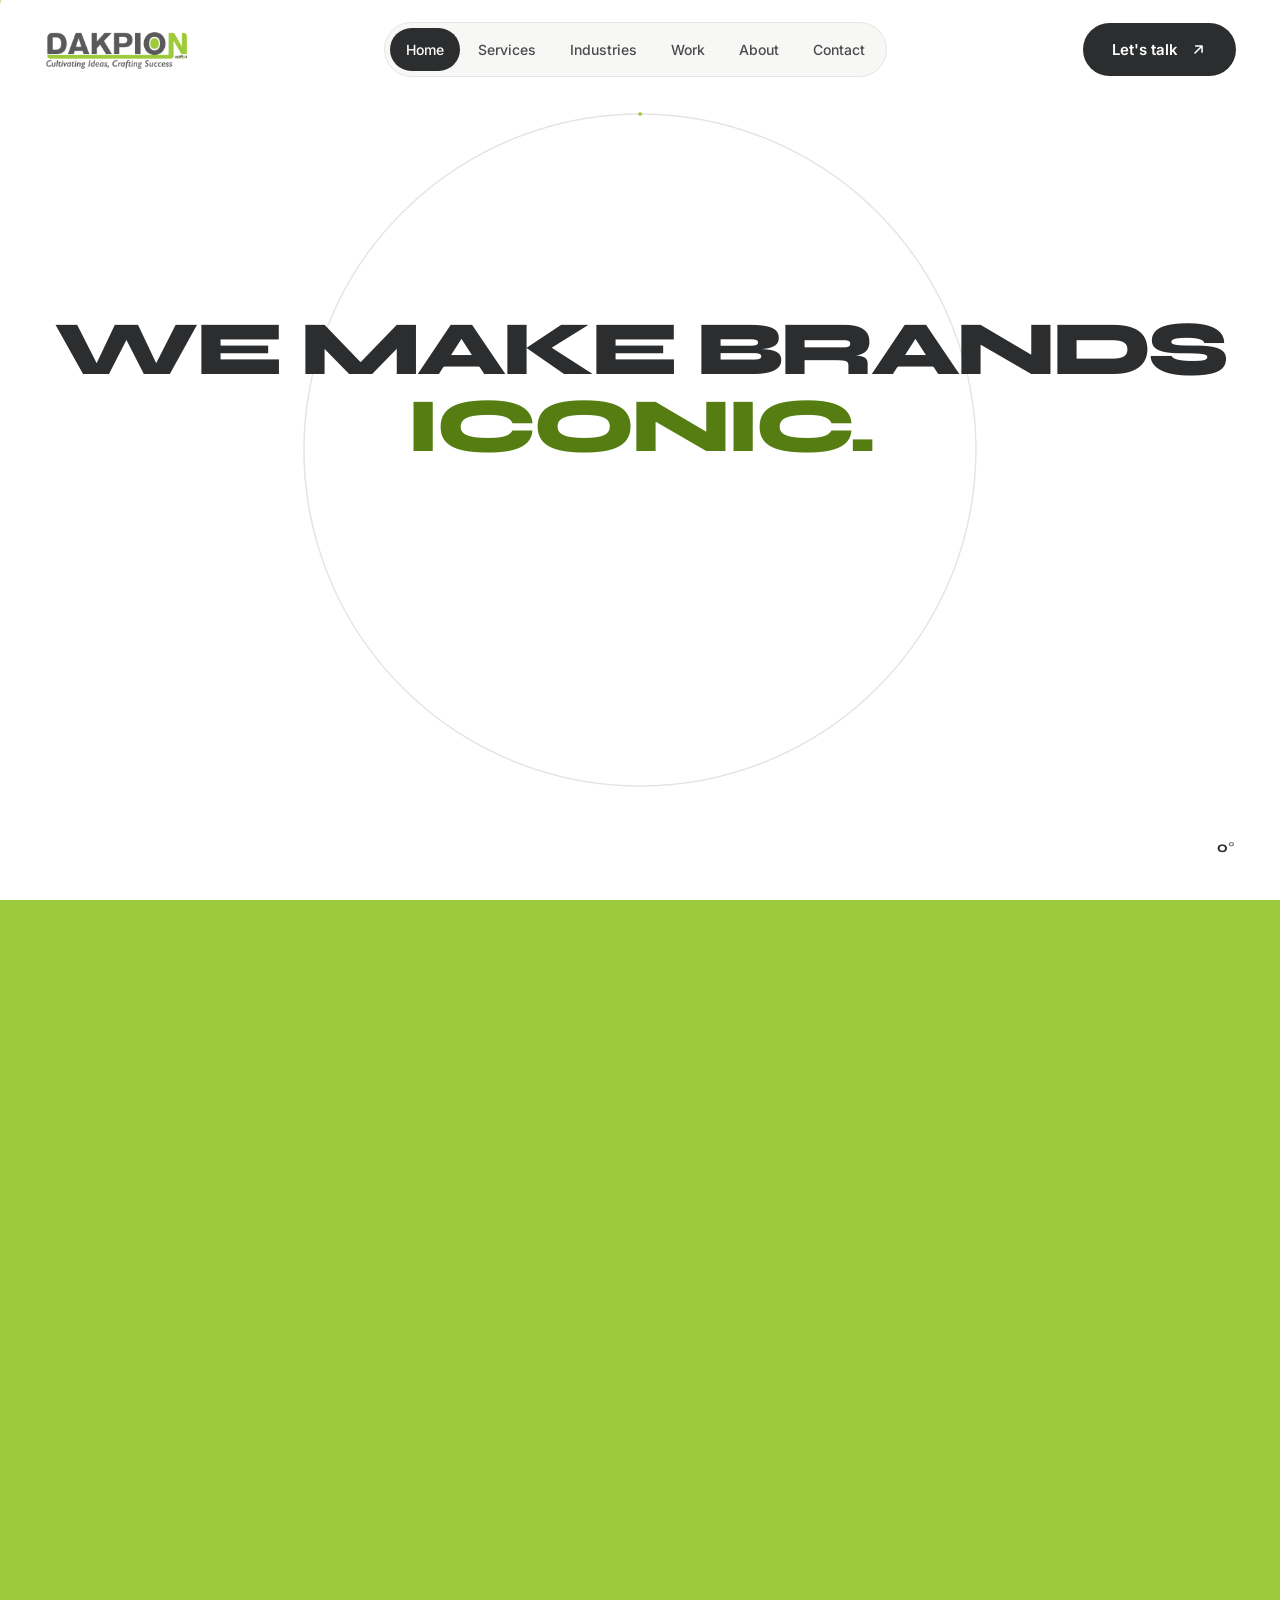
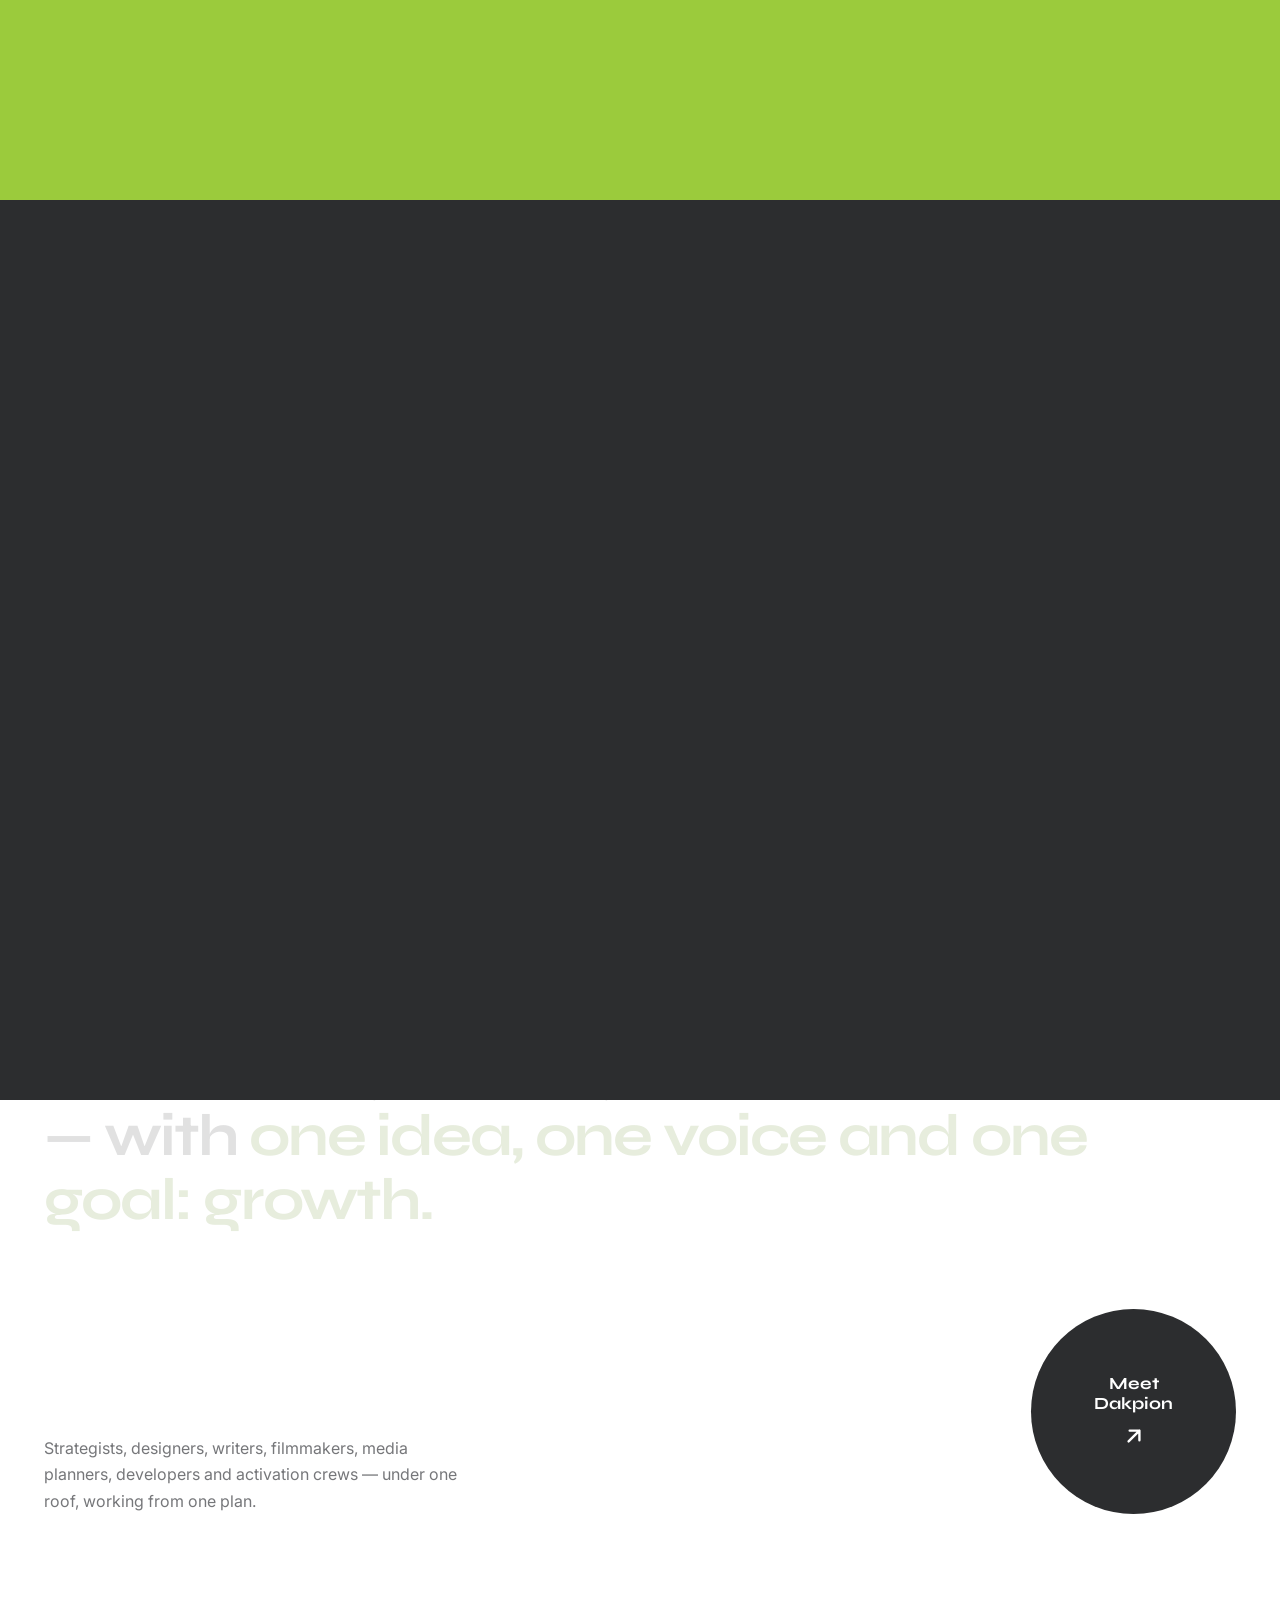
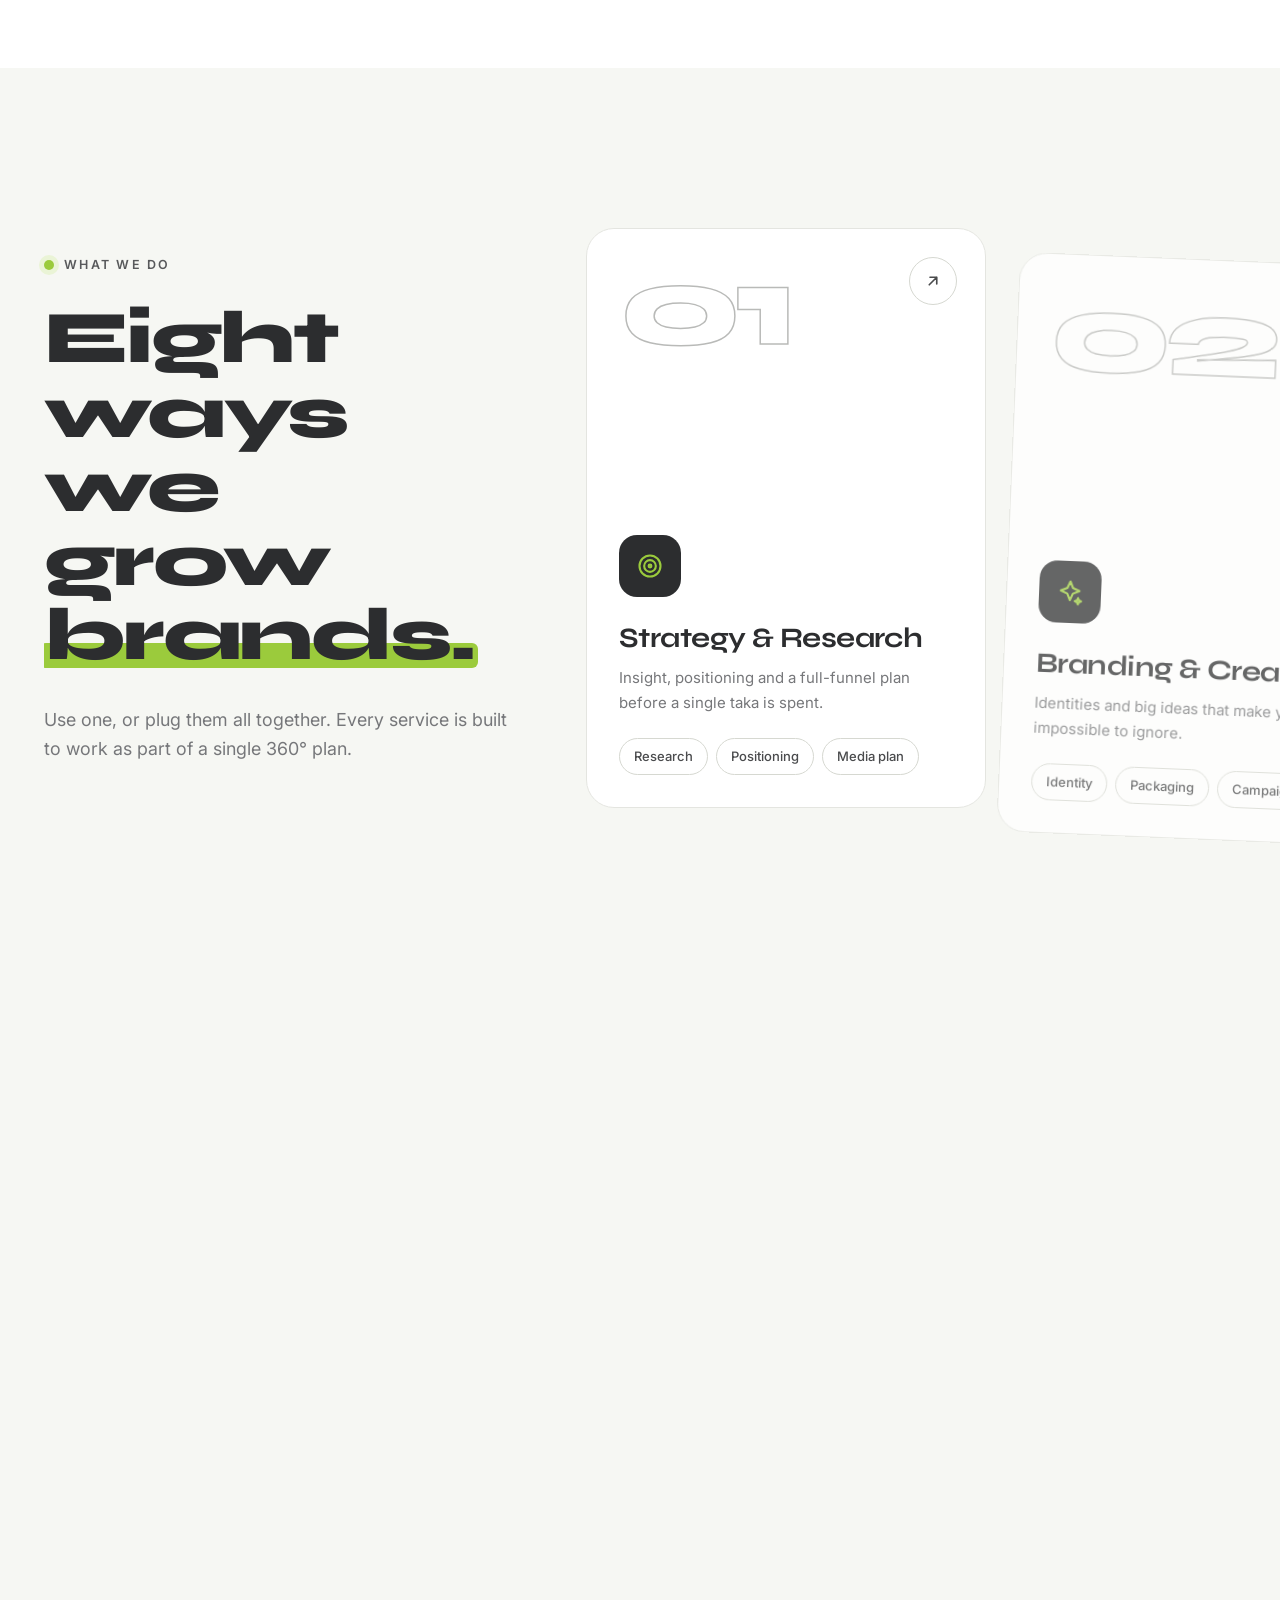
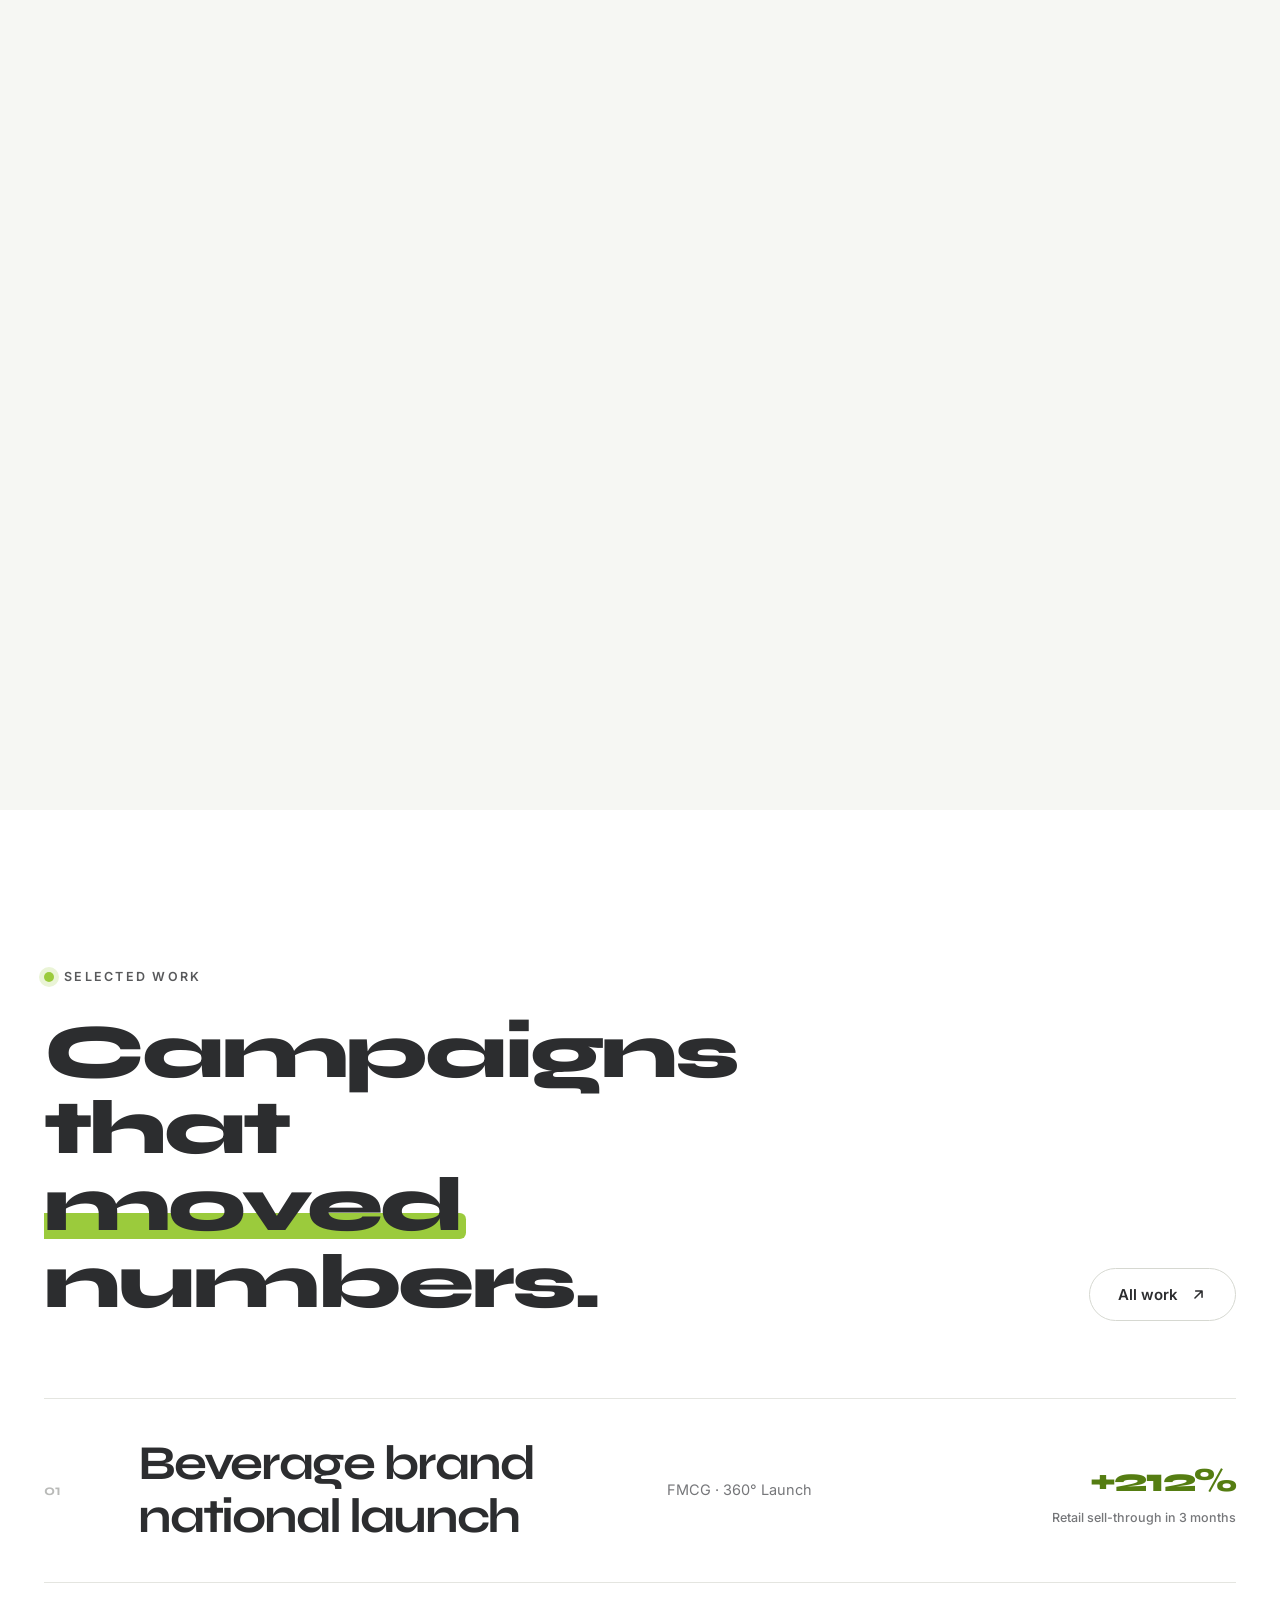
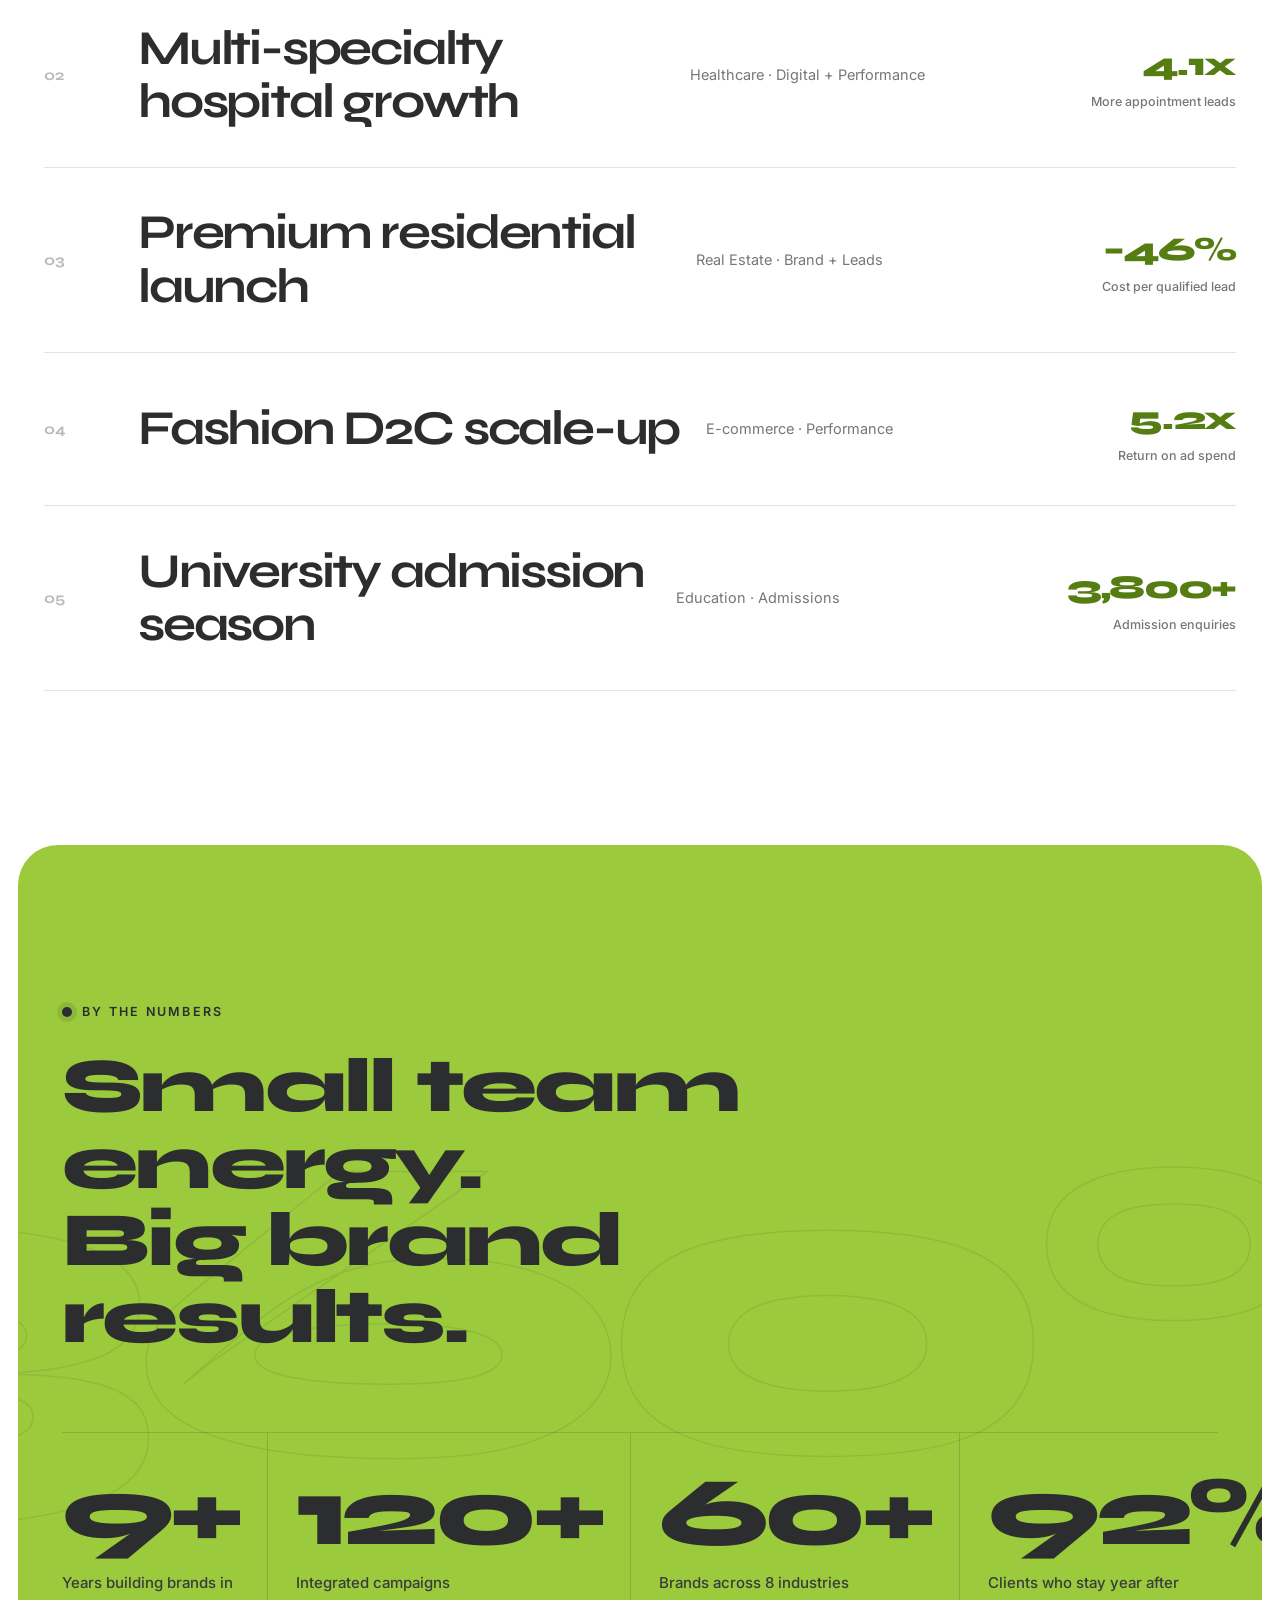
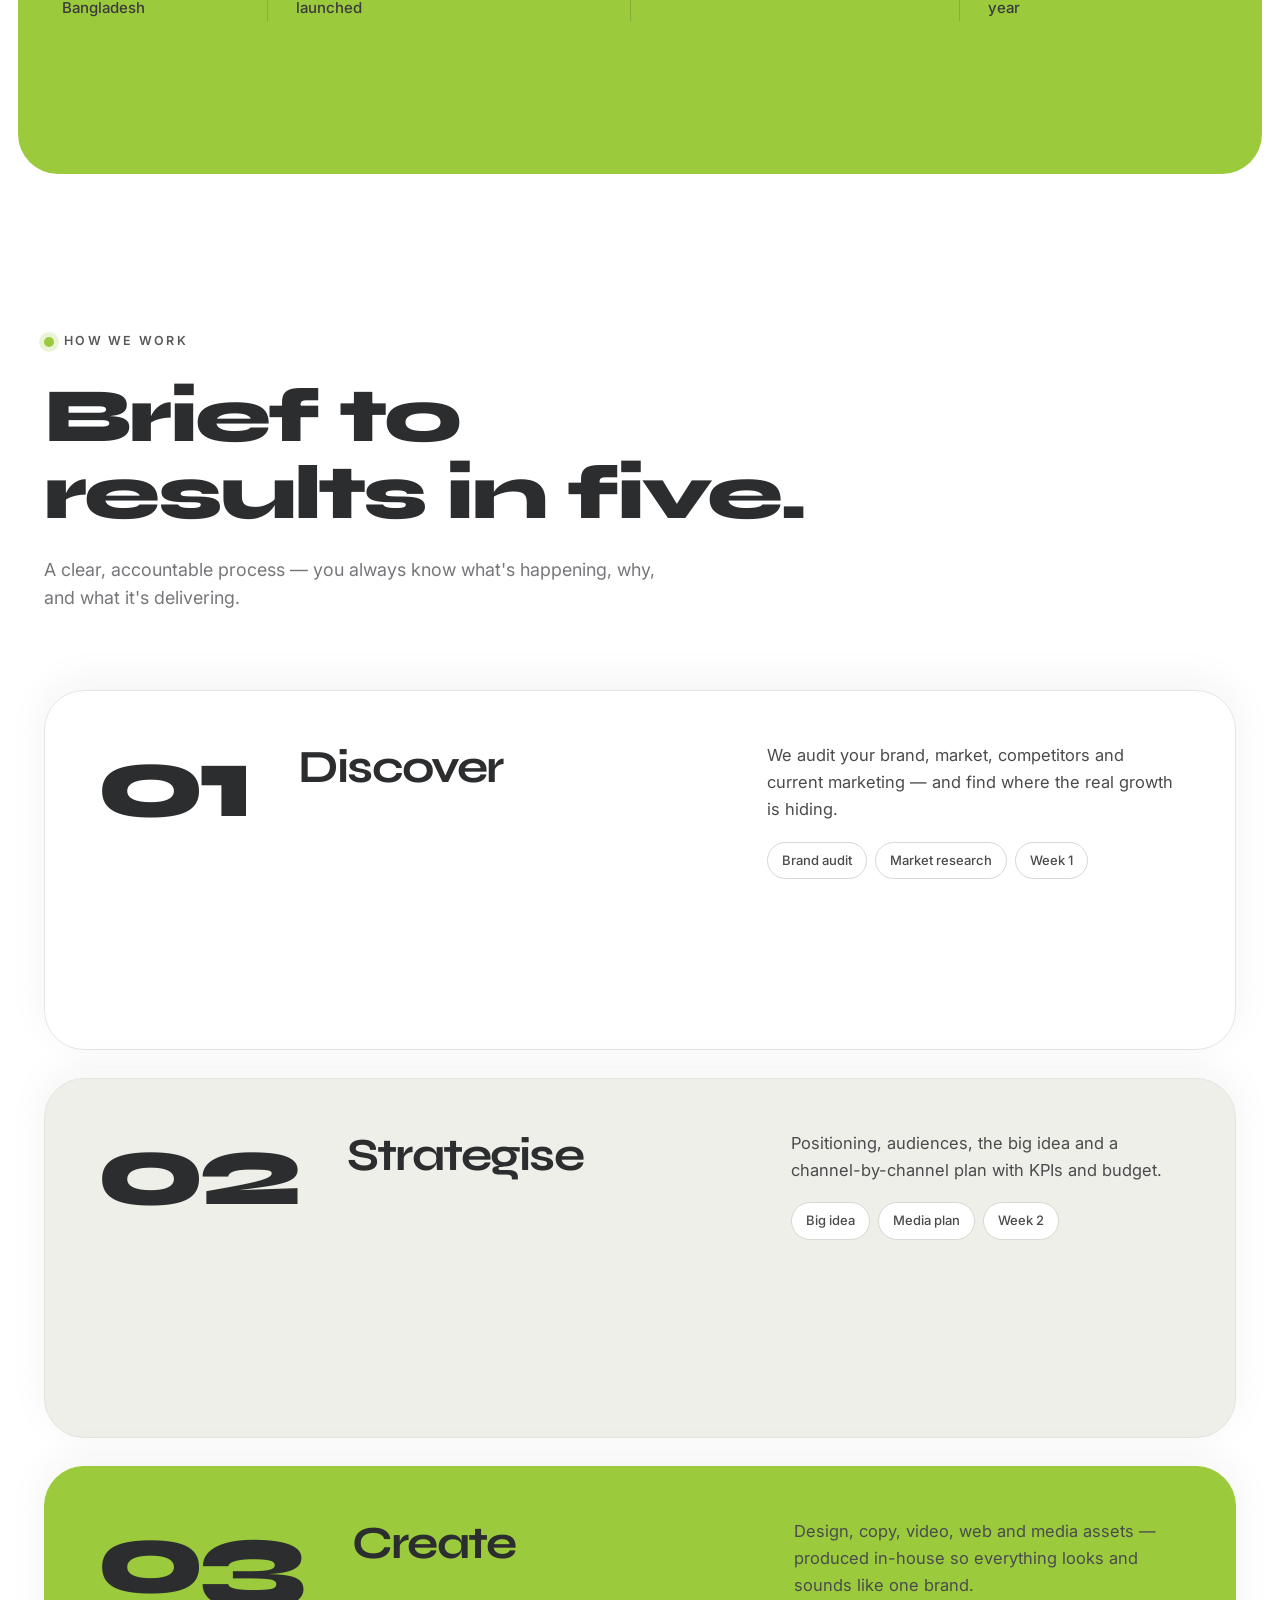
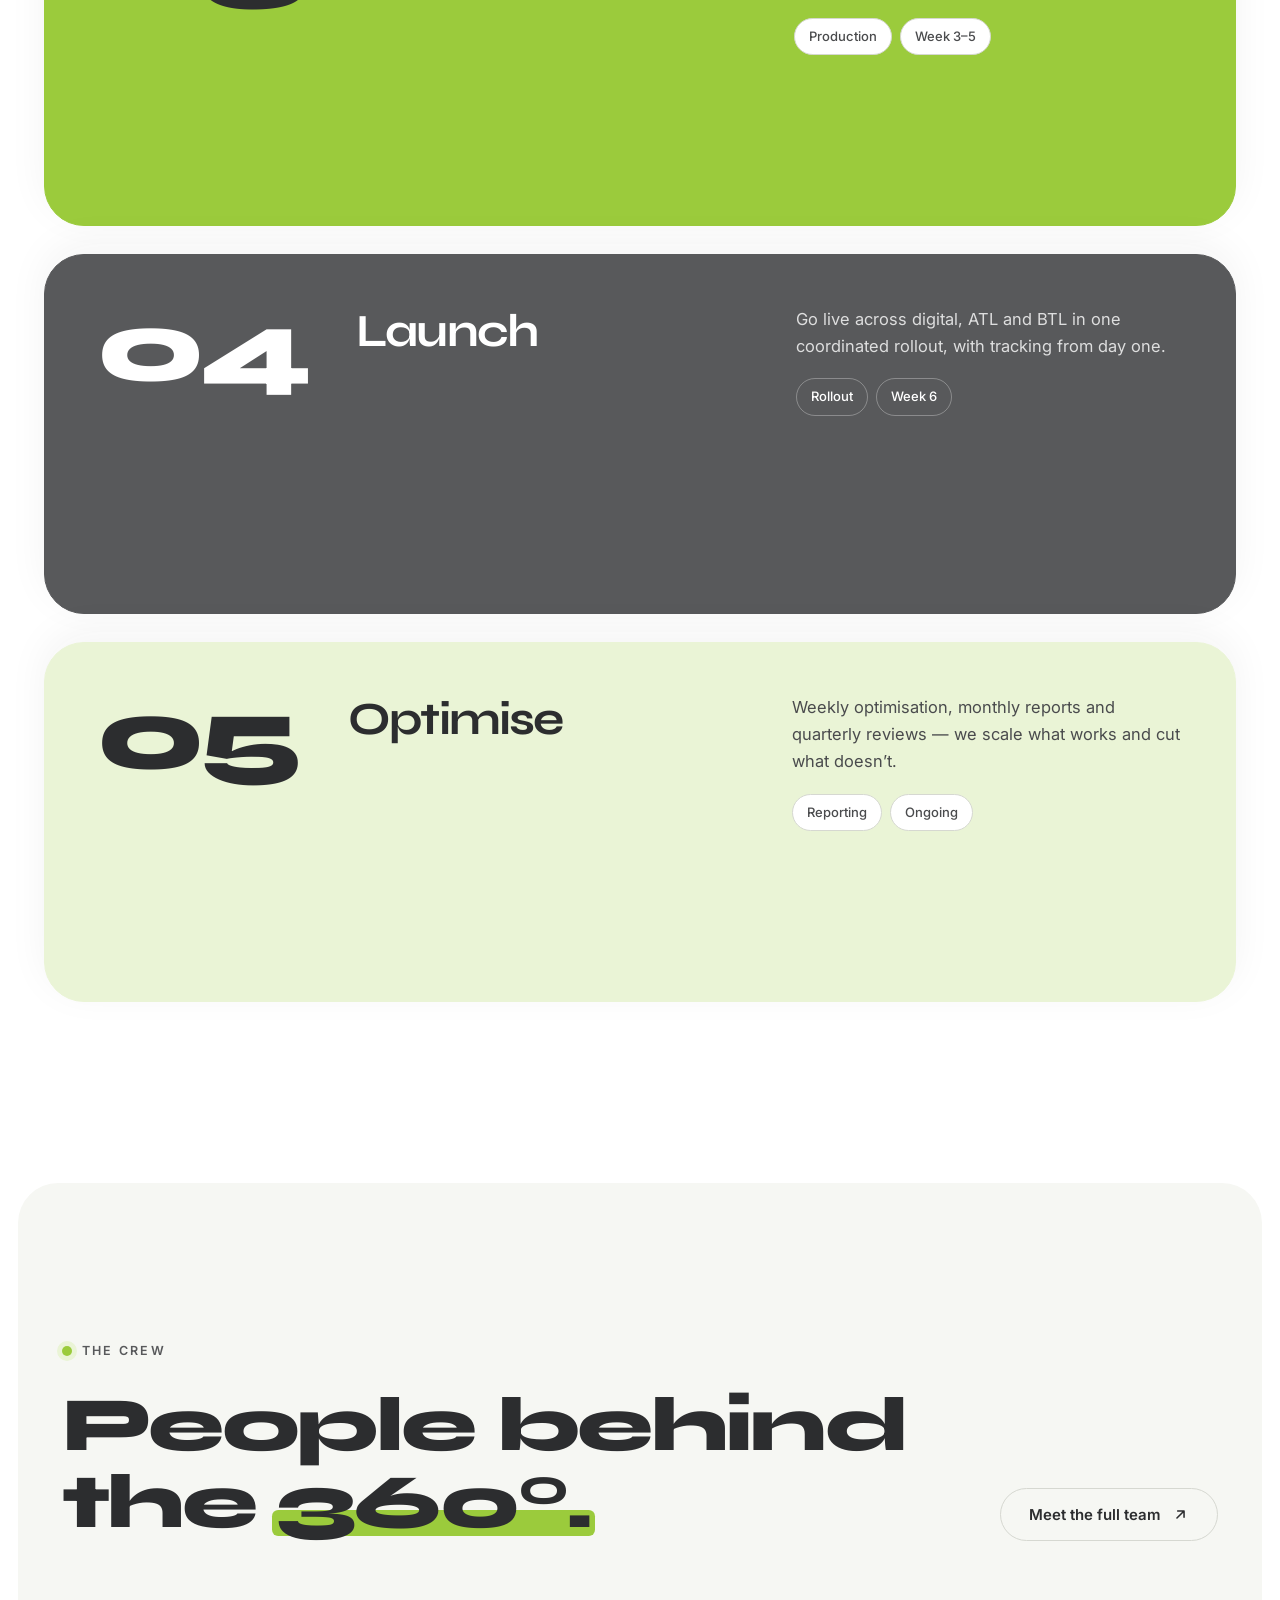
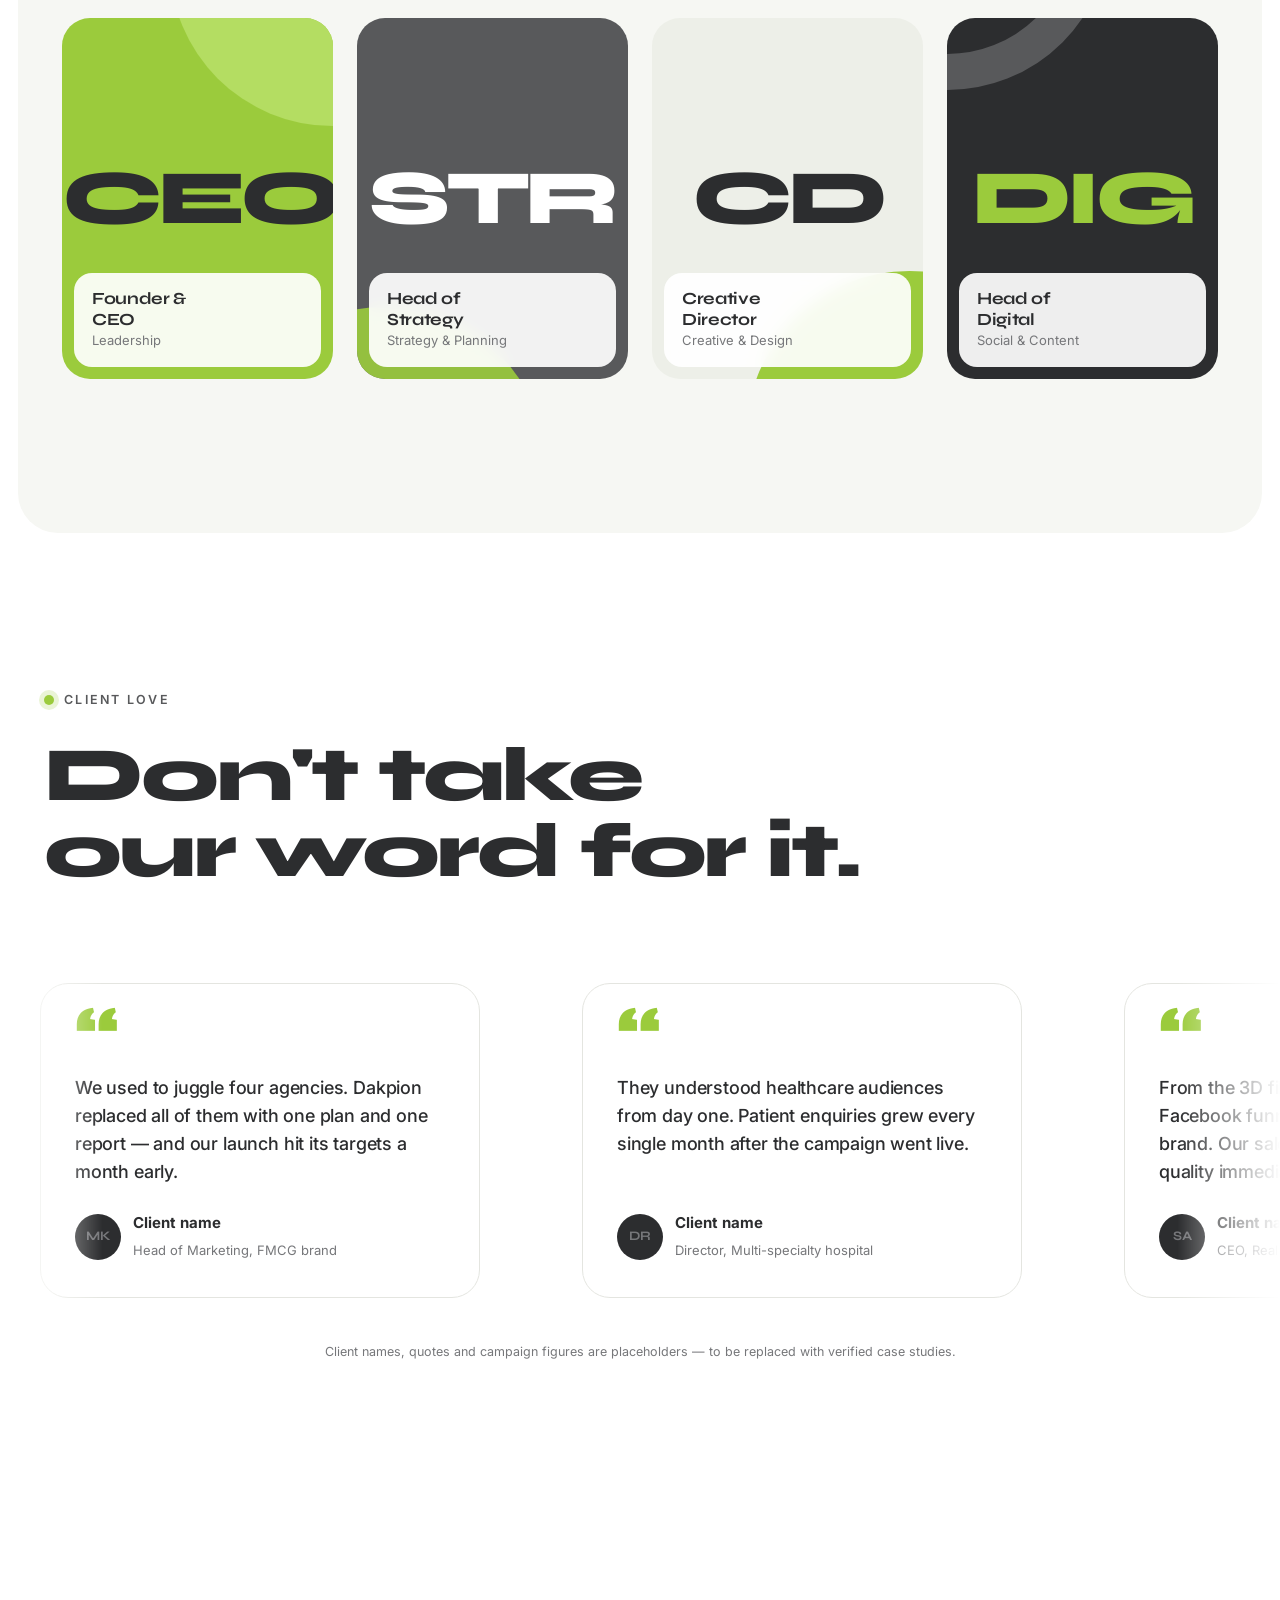
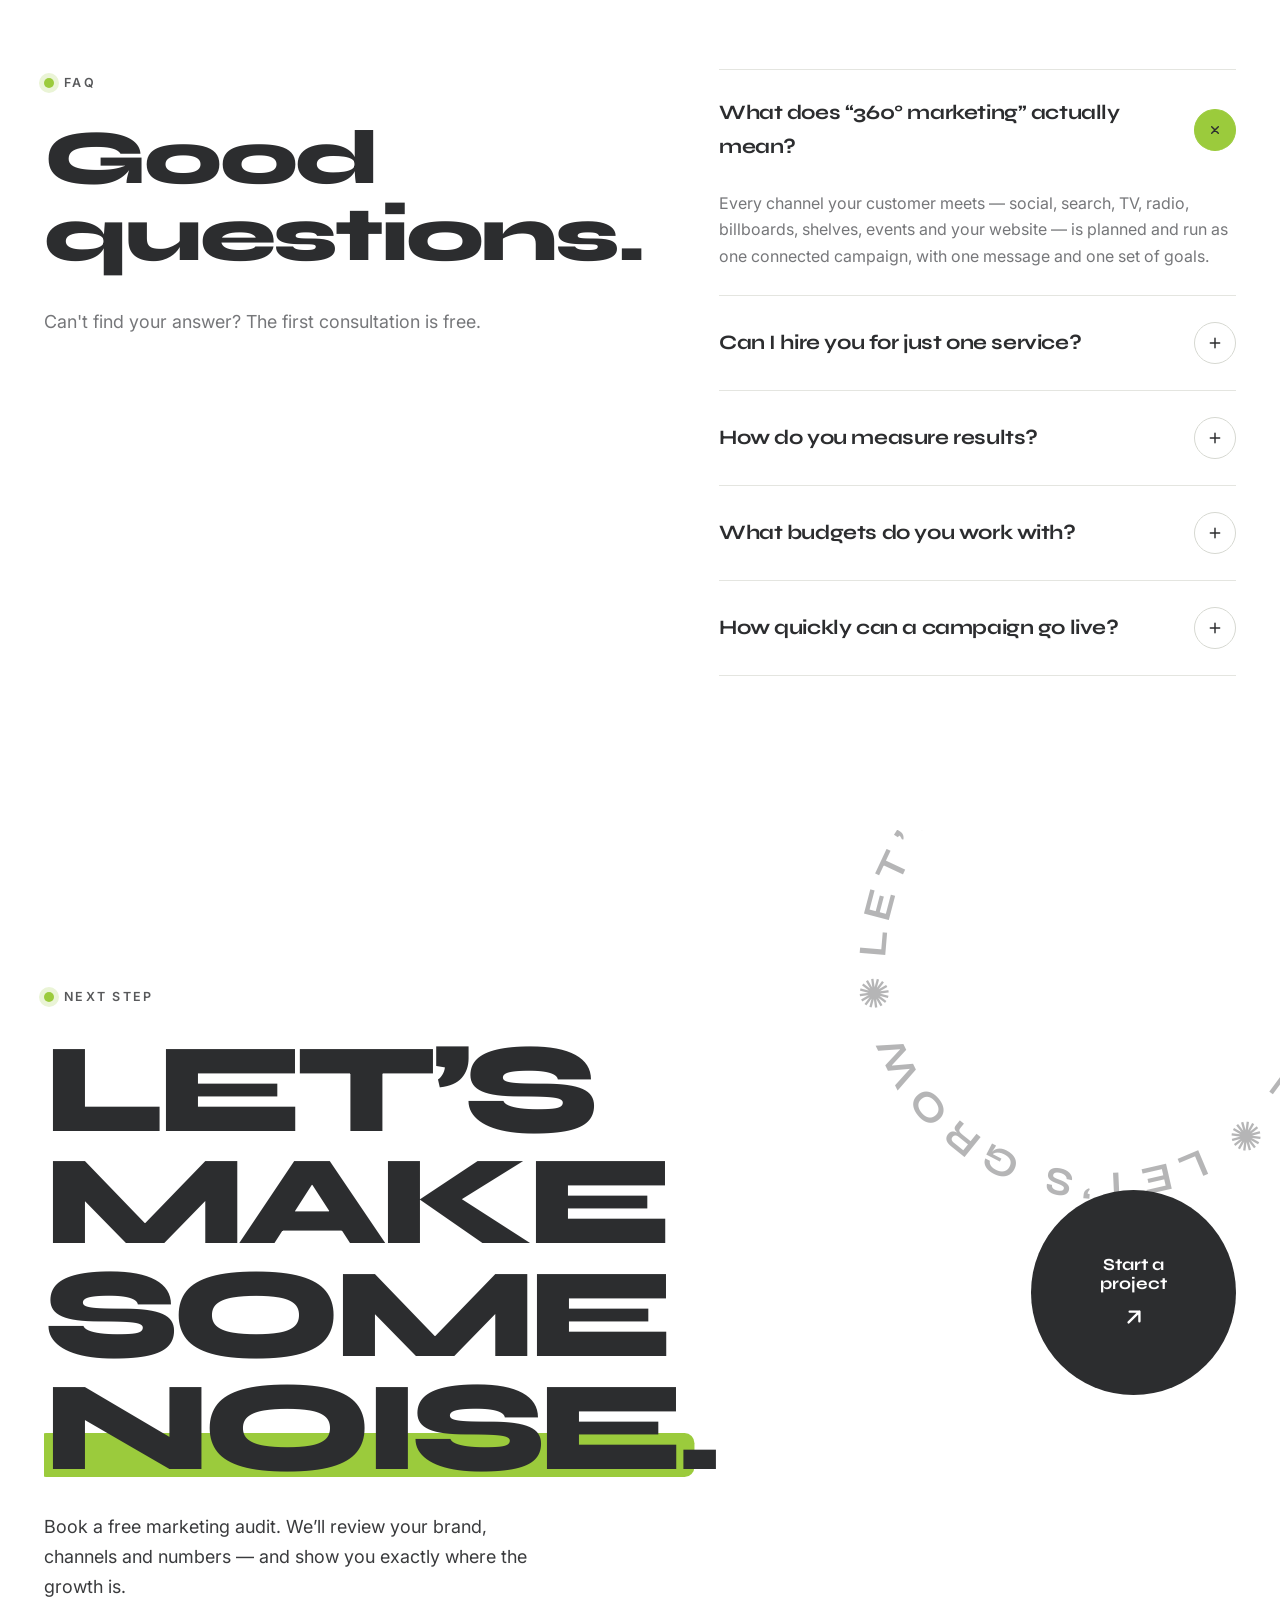
==== commit b6071a6c: "Hero: minimal centered layout with GSAP scroll-drawn 360° ring Feedback: the split hero felt messy. " ====
--- a/index.html
+++ b/index.html
@@ -50,51 +50,23 @@
 <main>
 
 <section class="hero">
-  <div class="hero-bg"><div class="blob blob--1"></div><div class="blob blob--2"></div></div>
-  <div class="container hero-grid">
-    <div class="hero-copy">
-      <span class="hero-pill"><b>360°</b> Integrated marketing · Dhaka</span>
+  <div class="hero-pin">
+    <div class="container hero-center">
+  <svg class="hero-ring" viewBox="0 0 600 600" aria-hidden="true"><circle class="hr-track" cx="300" cy="300" r="280"/><circle class="hr-prog" cx="300" cy="300" r="280"/></svg>
+      <span class="hero-kicker">Dakpion IMC — 360° Marketing</span>
       <h1 class="hero-title">
-        <span class="ln"><span class="lni">We make</span></span>
-        <span class="ln ln--2"><span class="lni">brands
-          <span class="hero-badge" aria-hidden="true"><svg viewBox="0 0 100 100"><defs><path id="rp-badge" d="M50,50 m-36,0 a36,36 0 1,1 72,0 a36,36 0 1,1 -72,0"/></defs><text><textPath href="#rp-badge" textLength="224">360° marketing ✺ 360° marketing ✺ </textPath></text></svg><b>IMC</b></span></span></span>
-        <span class="ln"><span class="lni"><span class="rotator"><span>iconic.</span><span>loved.</span><span>famous.</span><span>grow.</span></span></span></span>
-        <span class="sr-only">Dakpion IMC — a 360° marketing solutions agency.</span>
+        <span class="ln"><span class="lni">We make brands</span></span>
+        <span class="ln"><span class="lni"><span class="rotator"><span>loved.</span><span>iconic.</span><span>famous.</span><span>grow.</span></span></span></span>
       </h1>
-      <p class="hero-sub"><b>Dakpion IMC</b> plans, creates and runs your entire marketing — strategy, creative, social, ads, video, media and events. One team, one plan, one set of numbers.</p>
+      <p class="hero-sub">Strategy, creative, digital, media and activation — one team, one plan, one set of numbers.</p>
       <div class="hero-cta">
-        <a href="contact.html" class="btn btn--lime btn--lg" data-magnetic=".25">Start a project <svg class="icon" aria-hidden="true"><use href="assets/icons/sprite.svg#i-arrow-ur"/></svg></a>
+        <a href="contact.html" class="btn btn--grey btn--lg" data-magnetic=".2">Start a project <svg class="icon" aria-hidden="true"><use href="assets/icons/sprite.svg#i-arrow-ur"/></svg></a>
         <a href="services.html" class="btn btn--line btn--lg">Our services</a>
       </div>
-      <div class="hero-trust">
-        <div class="avatars"><span>MK</span><span>DR</span><span>SA</span><span>+57</span></div>
-        <div><span class="stars" aria-label="5 out of 5 stars"><svg class="icon" aria-hidden="true"><use href="assets/icons/sprite.svg#i-star"/></svg><svg class="icon" aria-hidden="true"><use href="assets/icons/sprite.svg#i-star"/></svg><svg class="icon" aria-hidden="true"><use href="assets/icons/sprite.svg#i-star"/></svg><svg class="icon" aria-hidden="true"><use href="assets/icons/sprite.svg#i-star"/></svg><svg class="icon" aria-hidden="true"><use href="assets/icons/sprite.svg#i-star"/></svg></span><p><b>4.9/5</b> from 60+ brands across Bangladesh</p></div>
-      </div>
-    </div>
-
-    <div class="stage" aria-hidden="true">
-      <div class="stage-panel" data-depth="6">
-        <div class="orbit" data-depth="12">
-          <span class="orbit-ring"></span>
-          <svg class="orbit-text" viewBox="0 0 200 200"><defs><path id="rp-stage" d="M100,100 m-70,0 a70,70 0 1,1 140,0 a70,70 0 1,1 -140,0"/></defs><text><textPath href="#rp-stage" textLength="436">Think ✺ Create ✺ Engage ✺ Measure ✺ Grow ✺ </textPath></text></svg>
-          <span class="orbit-core"><b>360<sup>°</sup></b><small>Marketing</small></span>
-          <span class="orbit-spin"><span class="orbit-chip" style="left:50.0%;top:0.0%"><span><svg class="icon" aria-hidden="true"><use href="assets/icons/sprite.svg#i-target"/></svg>Strategy</span></span><span class="orbit-chip" style="left:85.4%;top:14.6%"><span><svg class="icon" aria-hidden="true"><use href="assets/icons/sprite.svg#i-brand"/></svg>Branding</span></span><span class="orbit-chip" style="left:100.0%;top:50.0%"><span><svg class="icon" aria-hidden="true"><use href="assets/icons/sprite.svg#i-social"/></svg>Social</span></span><span class="orbit-chip" style="left:85.4%;top:85.4%"><span><svg class="icon" aria-hidden="true"><use href="assets/icons/sprite.svg#i-ads"/></svg>Ads &amp; SEO</span></span><span class="orbit-chip" style="left:50.0%;top:100.0%"><span><svg class="icon" aria-hidden="true"><use href="assets/icons/sprite.svg#i-video"/></svg>Video</span></span><span class="orbit-chip" style="left:14.6%;top:85.4%"><span><svg class="icon" aria-hidden="true"><use href="assets/icons/sprite.svg#i-web"/></svg>Web</span></span><span class="orbit-chip" style="left:0.0%;top:50.0%"><span><svg class="icon" aria-hidden="true"><use href="assets/icons/sprite.svg#i-tv"/></svg>Media</span></span><span class="orbit-chip" style="left:14.6%;top:14.6%"><span><svg class="icon" aria-hidden="true"><use href="assets/icons/sprite.svg#i-flag"/></svg>Events</span></span></span>
-        </div>
-      </div>
-      <div class="float-card fc-1" data-depth="26">
-        <span class="fc-label">FMCG launch</span>
-        <b>+212%</b><small>Retail sales in 3 months</small>
-        <span class="fc-bars"><i style="height:30%"></i><i style="height:44%"></i><i style="height:38%"></i><i style="height:60%"></i><i style="height:78%"></i><i style="height:100%"></i></span>
-      </div>
-      <div class="float-card fc-2" data-depth="34">
-        <span class="fc-label">Healthcare</span>
-        <b>4.1x</b><small>More appointment leads</small>
-        <svg class="fc-line" viewBox="0 0 120 40" preserveAspectRatio="none"><path d="M2 36 L22 30 L40 32 L58 20 L78 22 L98 10 L118 4"/></svg>
-      </div>
-      <div class="float-card fc-3" data-depth="18"><i class="live"></i><span><b>Campaign live</b><small>TVC · Social · Billboards</small></span></div>
-    </div>
-  </div>
-  <div class="container"><div class="scroll-hint"><i></i>Scroll</div></div>
+    </div>
+    <div class="hero-deg" aria-hidden="true"><b>0</b>°</div>
+    <div class="scroll-hint"><i></i>Scroll</div>
+  </div>
 </section>
 
 <section class="tapes" aria-hidden="true">
--- a/assets/css/style.css
+++ b/assets/css/style.css
@@ -230,66 +230,27 @@
 @keyframes spin { to { transform:rotate(360deg); } }
 
 
-/* ── Hero: split layout (copy + 360° stage) ──────── */
-.hero-grid > * { min-width:0; }
-.hero-grid { position:relative; display:grid; grid-template-columns:1.15fr .85fr; gap:clamp(32px, 5vw, 72px); align-items:center; }
-.hero-pill { display:inline-flex; align-items:center; gap:10px; padding:6px 14px 6px 6px; border-radius:var(--r-full); background:var(--white); border:1px solid var(--line); box-shadow:var(--shadow-sm); font-size:13.5px; font-weight:500; color:var(--g-700); margin-bottom:26px; }
-.hero-pill b { padding:4px 10px; border-radius:var(--r-full); background:var(--g-900); color:var(--lime); font-size:12px; letter-spacing:.04em; }
-.hero-sub { font-size:clamp(16px, 1.3vw, 19px); color:var(--g-500); max-width:520px; margin:0 0 32px; }
-.hero-sub b { color:var(--g-900); font-weight:600; }
-.hero-trust { display:flex; align-items:center; gap:14px; margin-top:36px; padding-top:24px; border-top:1px solid var(--line); max-width:520px; }
-.hero-trust p { margin:2px 0 0; font-size:14px; color:var(--g-500); line-height:1.4; }
-.hero-trust p b { color:var(--g-900); }
-.avatars { display:flex; }
-.avatars span { width:40px; height:40px; margin-left:-10px; border-radius:50%; border:2px solid var(--white); display:grid; place-items:center; font-size:12.5px; font-weight:700; color:var(--g-900); background:var(--lime-soft); }
-.avatars span:first-child { margin-left:0; }
-.avatars span:nth-child(2) { background:var(--lime); }
-.avatars span:nth-child(3) { background:var(--paper-2); }
-.avatars span:nth-child(4) { background:var(--g-900); color:#fff; font-size:11.5px; }
-.stars { display:flex; gap:2px; color:#F5B301; }
-.stars .icon { width:15px; height:15px; }
-.hero > .container:last-child { margin-top:clamp(20px, 3vh, 40px); }
-
-.stage { position:relative; width:100%; max-width:560px; aspect-ratio:1 / 1.02; margin-left:auto; }
-.stage-panel { position:absolute; inset:9% 5% 11% 11%; border-radius:36px; background:var(--g-900); overflow:hidden; box-shadow:0 40px 90px rgba(38,39,42,.22); }
-.stage-panel::before { content:''; position:absolute; inset:0; background-image:radial-gradient(rgba(255,255,255,.09) 1.2px, transparent 1.2px); background-size:22px 22px; }
-.stage-panel::after { content:''; position:absolute; width:80%; aspect-ratio:1; left:10%; top:10%; border-radius:50%; background:radial-gradient(circle, rgba(155,203,60,.28), rgba(155,203,60,0) 65%); }
-.orbit { position:absolute; left:50%; top:50%; width:72%; aspect-ratio:1; transform:translate(-50%, -50%); z-index:1; }
-.orbit-ring { position:absolute; inset:0; border-radius:50%; border:1.5px dashed rgba(255,255,255,.2); }
-.orbit-text { position:absolute; inset:14%; width:72%; height:72%; animation:spin 30s linear infinite reverse; }
-.orbit-text text { font-family:var(--ff-d); font-weight:700; font-size:12px; letter-spacing:.22em; text-transform:uppercase; fill:rgba(255,255,255,.55); }
-.orbit-core { position:absolute; inset:31%; border-radius:50%; background:var(--lime); display:grid; place-content:center; text-align:center; box-shadow:0 0 0 10px rgba(155,203,60,.14), 0 0 0 22px rgba(155,203,60,.07); }
-.orbit-core b { font-family:var(--ff-d); font-weight:800; font-size:clamp(30px, 3.2vw, 46px); letter-spacing:-.05em; line-height:1; color:var(--g-900); }
-.orbit-core b sup { font-size:.5em; }
-.orbit-core small { display:block; margin-top:4px; font-size:10px; font-weight:700; letter-spacing:.18em; text-transform:uppercase; color:var(--g-800); }
-.orbit-spin { position:absolute; inset:0; animation:spin 44s linear infinite; }
-.orbit-chip { position:absolute; transform:translate(-50%, -50%); }
-.orbit-chip > span { display:inline-flex; align-items:center; gap:6px; padding:6px 11px 6px 7px; border-radius:var(--r-full); background:#35363A; color:#fff; font-size:12px; font-weight:600; white-space:nowrap; animation:spin 44s linear infinite reverse; }
-.orbit-chip:nth-child(odd) > span { background:var(--white); color:var(--g-900); }
-.orbit-chip .icon { width:14px; height:14px; color:var(--lime); }
-.orbit-chip:nth-child(odd) .icon { color:var(--lime-deep); }
-
-.float-card { position:absolute; z-index:3; padding:16px 18px; border-radius:20px; background:var(--white); border:1px solid var(--line); box-shadow:var(--shadow-lg); color:var(--g-900); animation:bob 6s ease-in-out infinite; }
-.float-card b { display:block; font-family:var(--ff-d); font-weight:800; font-size:26px; letter-spacing:-.04em; line-height:1; }
-.float-card small { display:block; margin-top:4px; font-size:12.5px; color:var(--g-500); }
-.fc-label { display:inline-block; margin-bottom:10px; padding:3px 9px; border-radius:var(--r-full); background:var(--lime-soft); color:var(--lime-deep); font-size:11.5px; font-weight:600; }
-.fc-1 { left:0; top:0; width:176px; }
-.fc-2 { right:0; bottom:4%; width:180px; animation-delay:-2s; }
-.fc-3 { left:2%; bottom:0; display:flex; align-items:center; gap:10px; padding:12px 16px; animation-delay:-4s; }
-.float-card.fc-3 b { font-family:var(--ff); font-size:14px; letter-spacing:0; }
-.fc-3 small { margin-top:0; }
-.fc-bars { display:flex; align-items:flex-end; gap:5px; height:34px; margin-top:10px; }
-.fc-bars i { flex:1; border-radius:4px 4px 1px 1px; background:var(--lime); opacity:.35; }
-.fc-bars i:last-child { opacity:1; }
-.fc-line { width:100%; height:30px; margin-top:8px; overflow:visible; }
-.fc-line path { fill:none; stroke:var(--lime-deep); stroke-width:3; vector-effect:non-scaling-stroke; stroke-linecap:round; stroke-linejoin:round; stroke-dasharray:160; stroke-dashoffset:160; animation:line-draw 1.6s var(--ease) 1.4s forwards; }
-.live { position:relative; width:12px; height:12px; flex:none; border-radius:50%; background:#2FBF5B; }
-.live::after { content:''; position:absolute; inset:-5px; border-radius:50%; border:2px solid #2FBF5B; animation:ping 1.8s ease-out infinite; }
-@keyframes bob { 0%, 100% { transform:translateY(0); } 50% { transform:translateY(-10px); } }
-@keyframes ping { from { transform:scale(.6); opacity:1; } to { transform:scale(1.6); opacity:0; } }
-@keyframes line-draw { to { stroke-dashoffset:0; } }
-.js .hero-copy, .js .stage { visibility:hidden; }
-.no-anim .hero-copy, .no-anim .stage { visibility:visible !important; }
+/* ── Hero: minimal, pinned 360° ring drawn on scroll ── */
+.hero { min-height:0; display:block; padding:0; overflow:visible; background:var(--white); }
+.hero-pin { position:relative; height:100svh; min-height:620px; display:flex; align-items:center; justify-content:center; overflow:hidden; }
+.hero-ring { position:absolute; left:50%; top:50%; width:min(84vmin, 720px); height:min(84vmin, 720px); transform:translate(-50%, -50%) rotate(-90deg); pointer-events:none; }
+.hero-ring circle { fill:none; }
+.hr-track { stroke:var(--line); stroke-width:1.2; }
+.hr-prog { stroke:var(--lime); stroke-width:3; stroke-linecap:round; stroke-dasharray:1759.3; stroke-dashoffset:1759.3; }
+.hero-center { position:relative; z-index:1; text-align:center; }
+.hero-center > *:not(.hero-ring) { position:relative; z-index:1; }
+.hero-kicker { display:inline-block; margin-bottom:28px; font-size:13px; font-weight:600; letter-spacing:.2em; text-transform:uppercase; color:var(--g-500); }
+.hero .hero-title { font-size:clamp(40px, 6vw, 92px); line-height:.95; margin:0 0 28px; }
+.hero .hero-title .ln { display:block; }
+.hero .hero-title .lni { display:inline-block; }
+.hero-sub { max-width:500px; margin:0 auto 34px; font-size:clamp(16px, 1.25vw, 18px); color:var(--g-500); }
+.hero-cta { justify-content:center; }
+.hero-deg { position:absolute; right:var(--gutter); bottom:40px; font-family:var(--ff-d); font-weight:700; font-size:15px; letter-spacing:.04em; color:var(--g-500); }
+.hero-deg b { font-weight:700; color:var(--g-900); font-variant-numeric:tabular-nums; }
+.hero-pin .scroll-hint { position:absolute; left:var(--gutter); bottom:40px; }
+.js .hero-center { visibility:hidden; }
+.no-anim .hero-center { visibility:visible !important; }
+.no-anim .hr-prog { stroke-dashoffset:0; }
 
 /* ── Ring (rotating text) ────────────────────────── */
 .ring { position:absolute; width:clamp(180px, 26vw, 390px); aspect-ratio:1; right:var(--gutter); top:clamp(100px, 12vh, 150px); pointer-events:none; }
@@ -661,9 +622,6 @@
   .wl-row .meta { display:none; }
 }
 @media (max-width:980px) {
-  .hero { min-height:0; padding-top:110px; }
-  .hero-grid { grid-template-columns:1fr; }
-  .stage { max-width:460px; margin:10px auto 0; }
   .nav, .header-right .btn { display:none; }
   .menu-btn { display:inline-flex; }
   .hero-foot { grid-template-columns:1fr; gap:24px; }
@@ -693,15 +651,10 @@
   .brand img { height:32px; }
   .hero { padding-top:110px; }
   .ring { top:92px; right:-40px; width:170px; opacity:.55; }
-  .hero-title { font-size:clamp(32px, 10vw, 56px); }
-  .float-card { padding:12px 14px; }
-  .float-card b { font-size:20px; }
-  .fc-1 { width:136px; }
-  .fc-2 { width:140px; }
-  .fc-label { margin-bottom:6px; }
-  .fc-bars { height:30px; }
-  .orbit-chip > span { font-size:10.5px; padding:4px 8px 4px 5px; }
-  .orbit-chip .icon { width:11px; height:11px; }
+  .hero .hero-title { font-size:clamp(30px, 9.4vw, 52px); }
+  .hero-pin { min-height:560px; }
+  .hero-kicker { font-size:11.5px; letter-spacing:.14em; }
+  .hero-ring { width:min(122vw, 560px); height:min(122vw, 560px); }
   .hero-cta .btn { flex:1 1 100%; }
   .team-grid { grid-template-columns:1fr 1fr; }
   .member .who { left:8px; right:8px; bottom:8px; padding:12px; }
@@ -723,7 +676,7 @@
   .preview, .cursor, .cursor-dot { display:none !important; }
 }
 @media (prefers-reduced-motion:reduce) {
-  .fc-line path { stroke-dashoffset:0; }
+  .hr-prog { stroke-dashoffset:0; }
 }
 @media (prefers-reduced-motion:reduce) {
   *, *::before, *::after { animation:none !important; transition-duration:.01ms !important; }
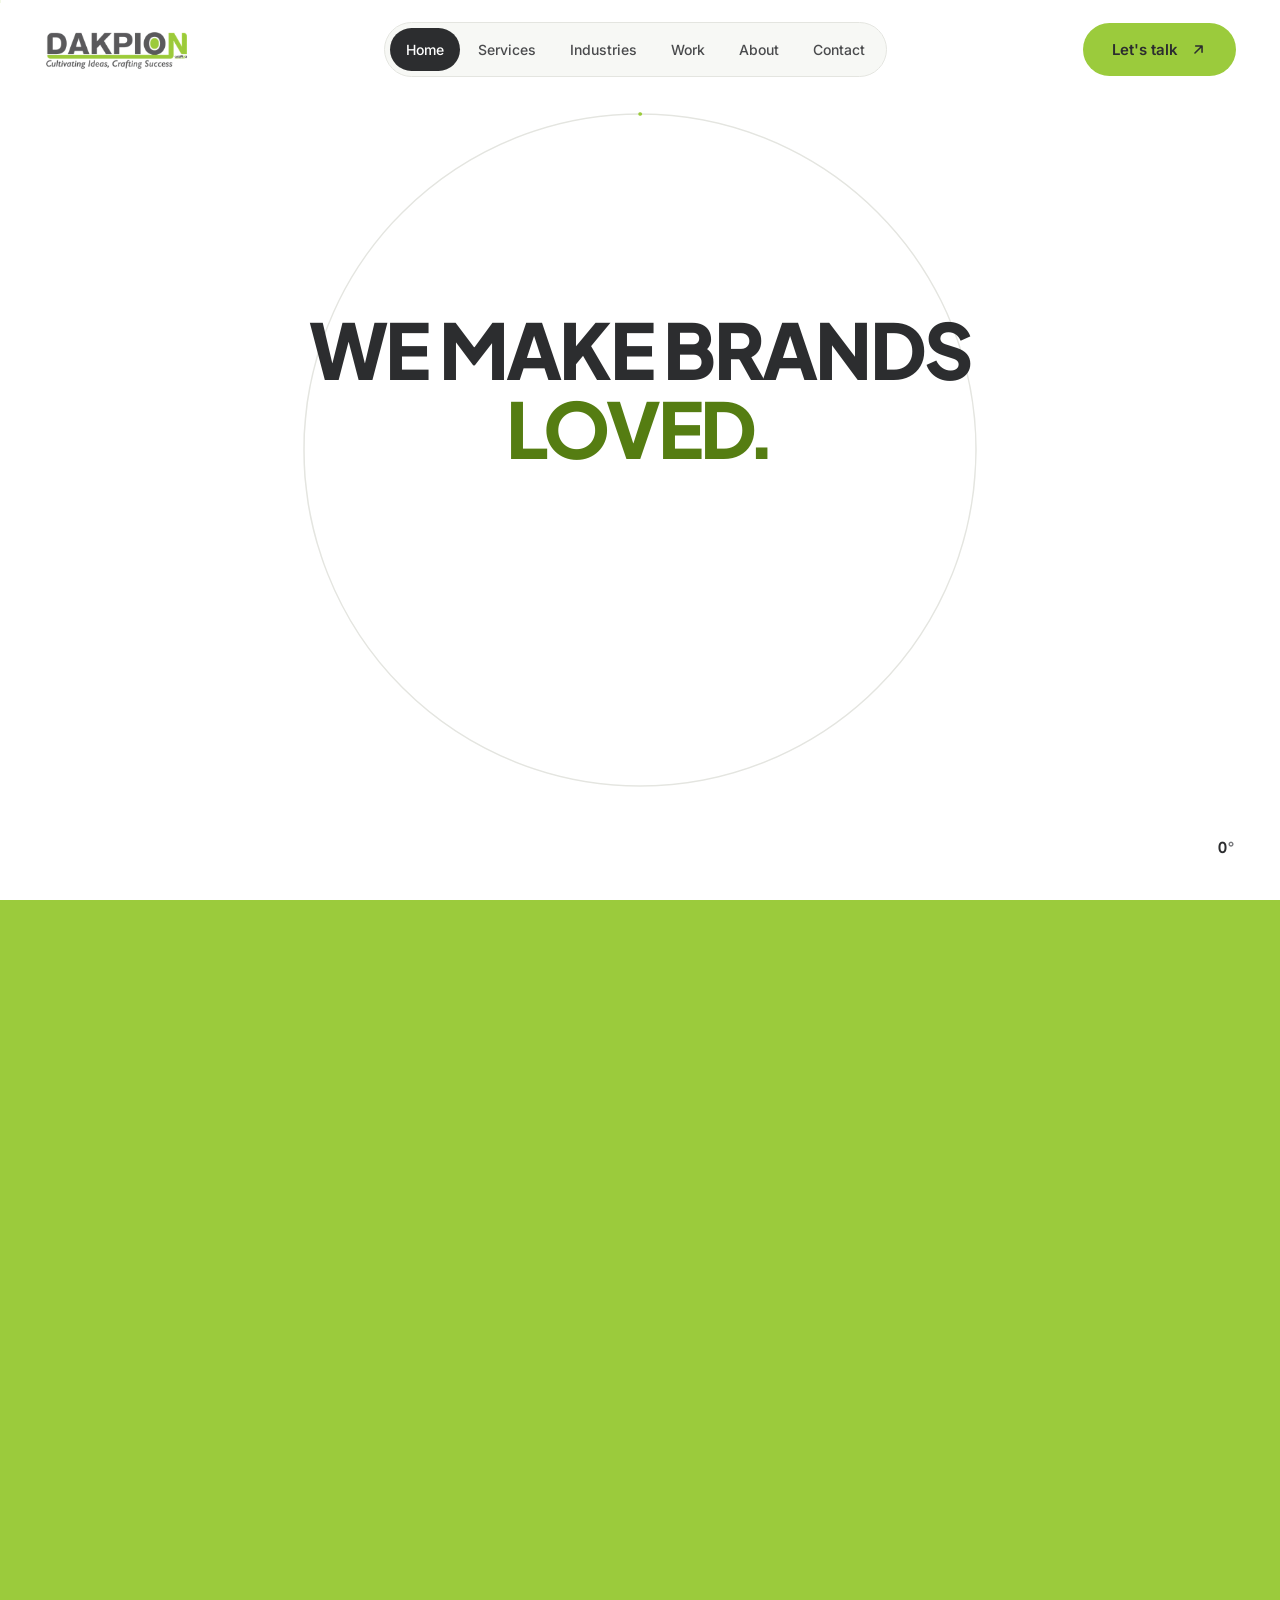
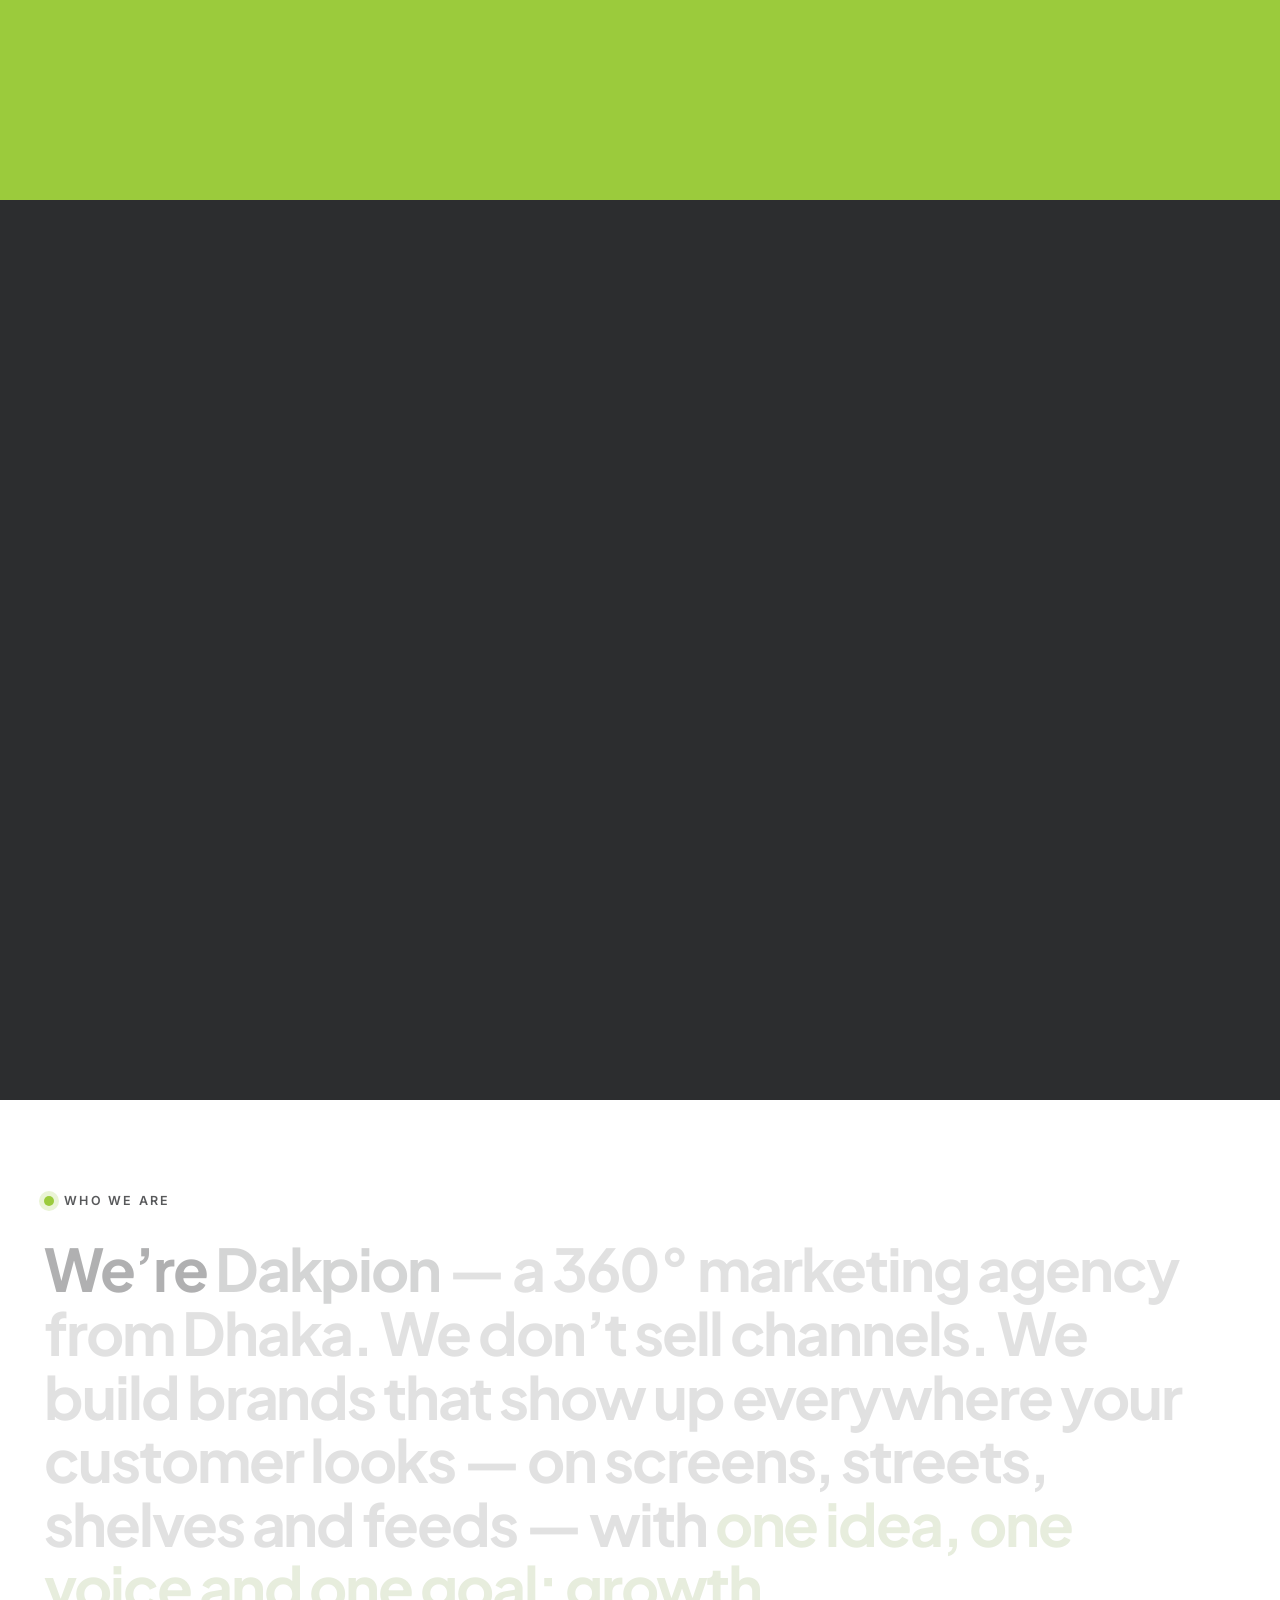
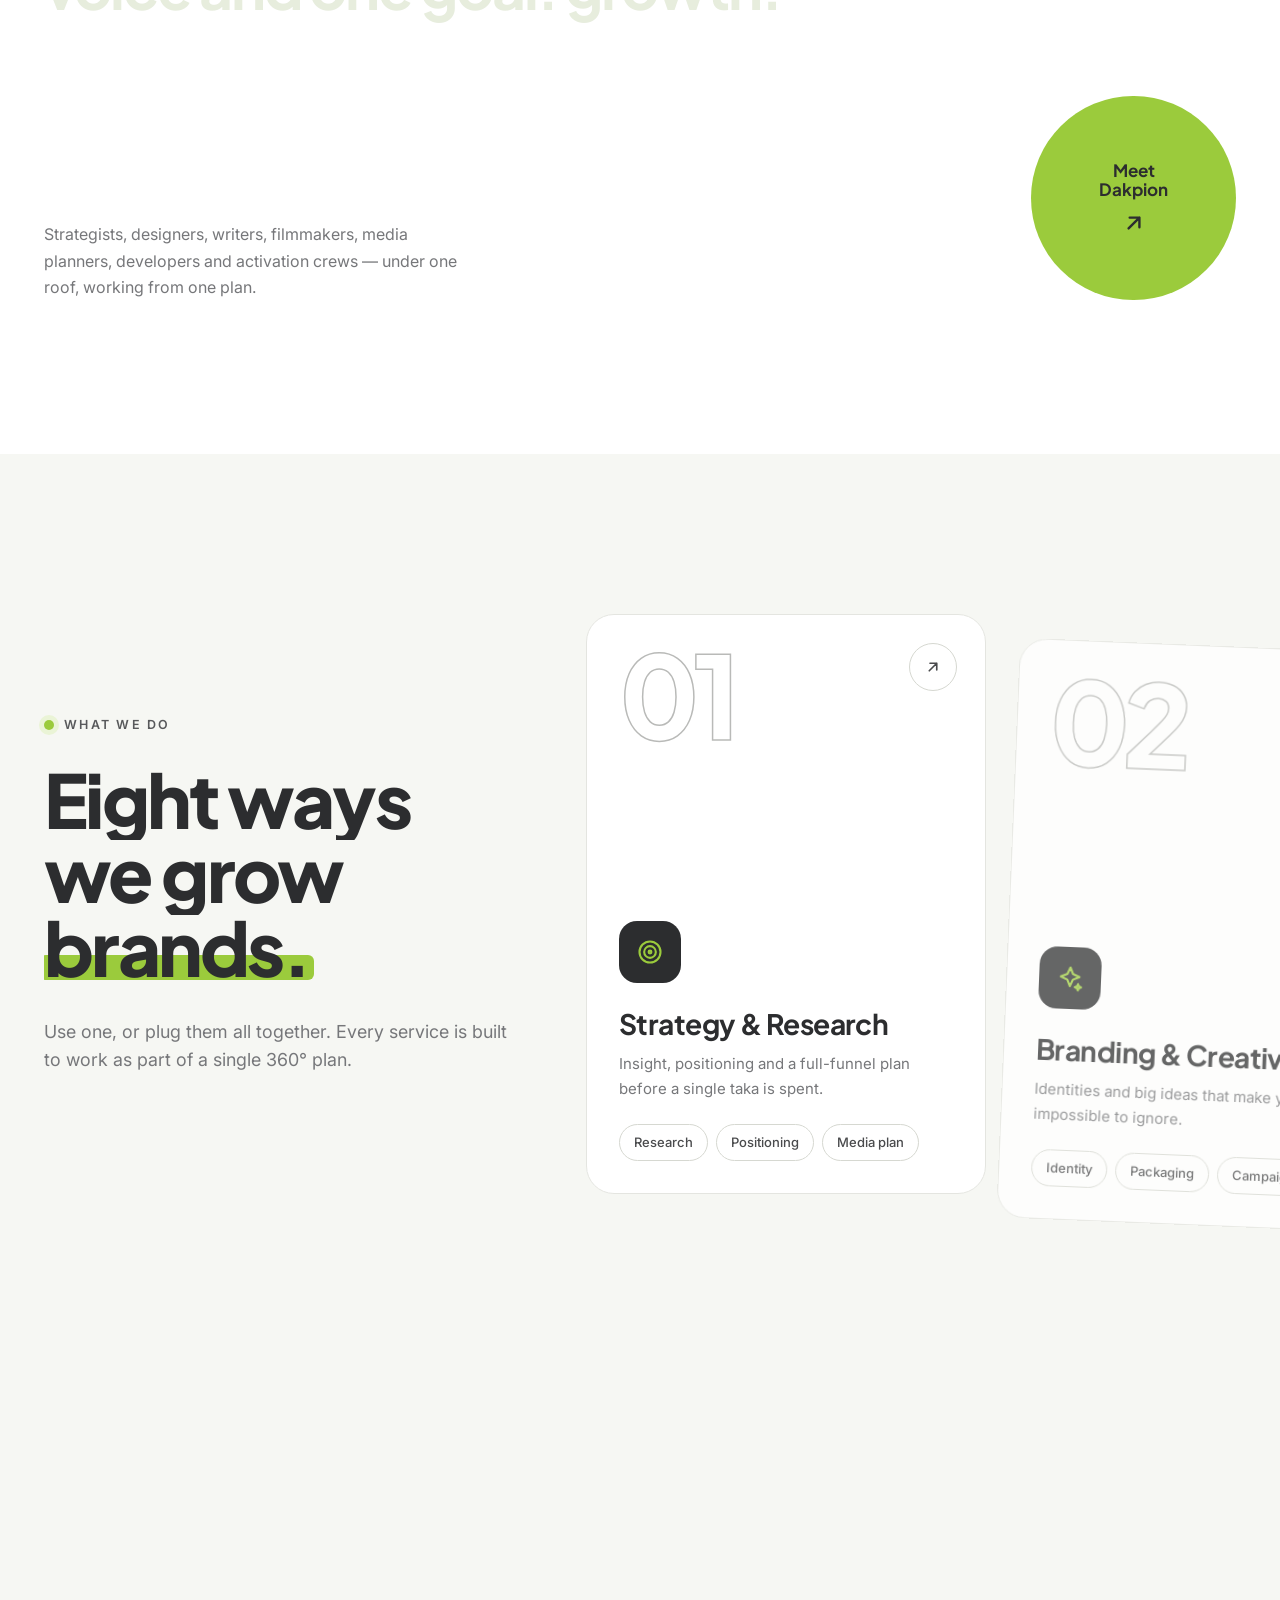
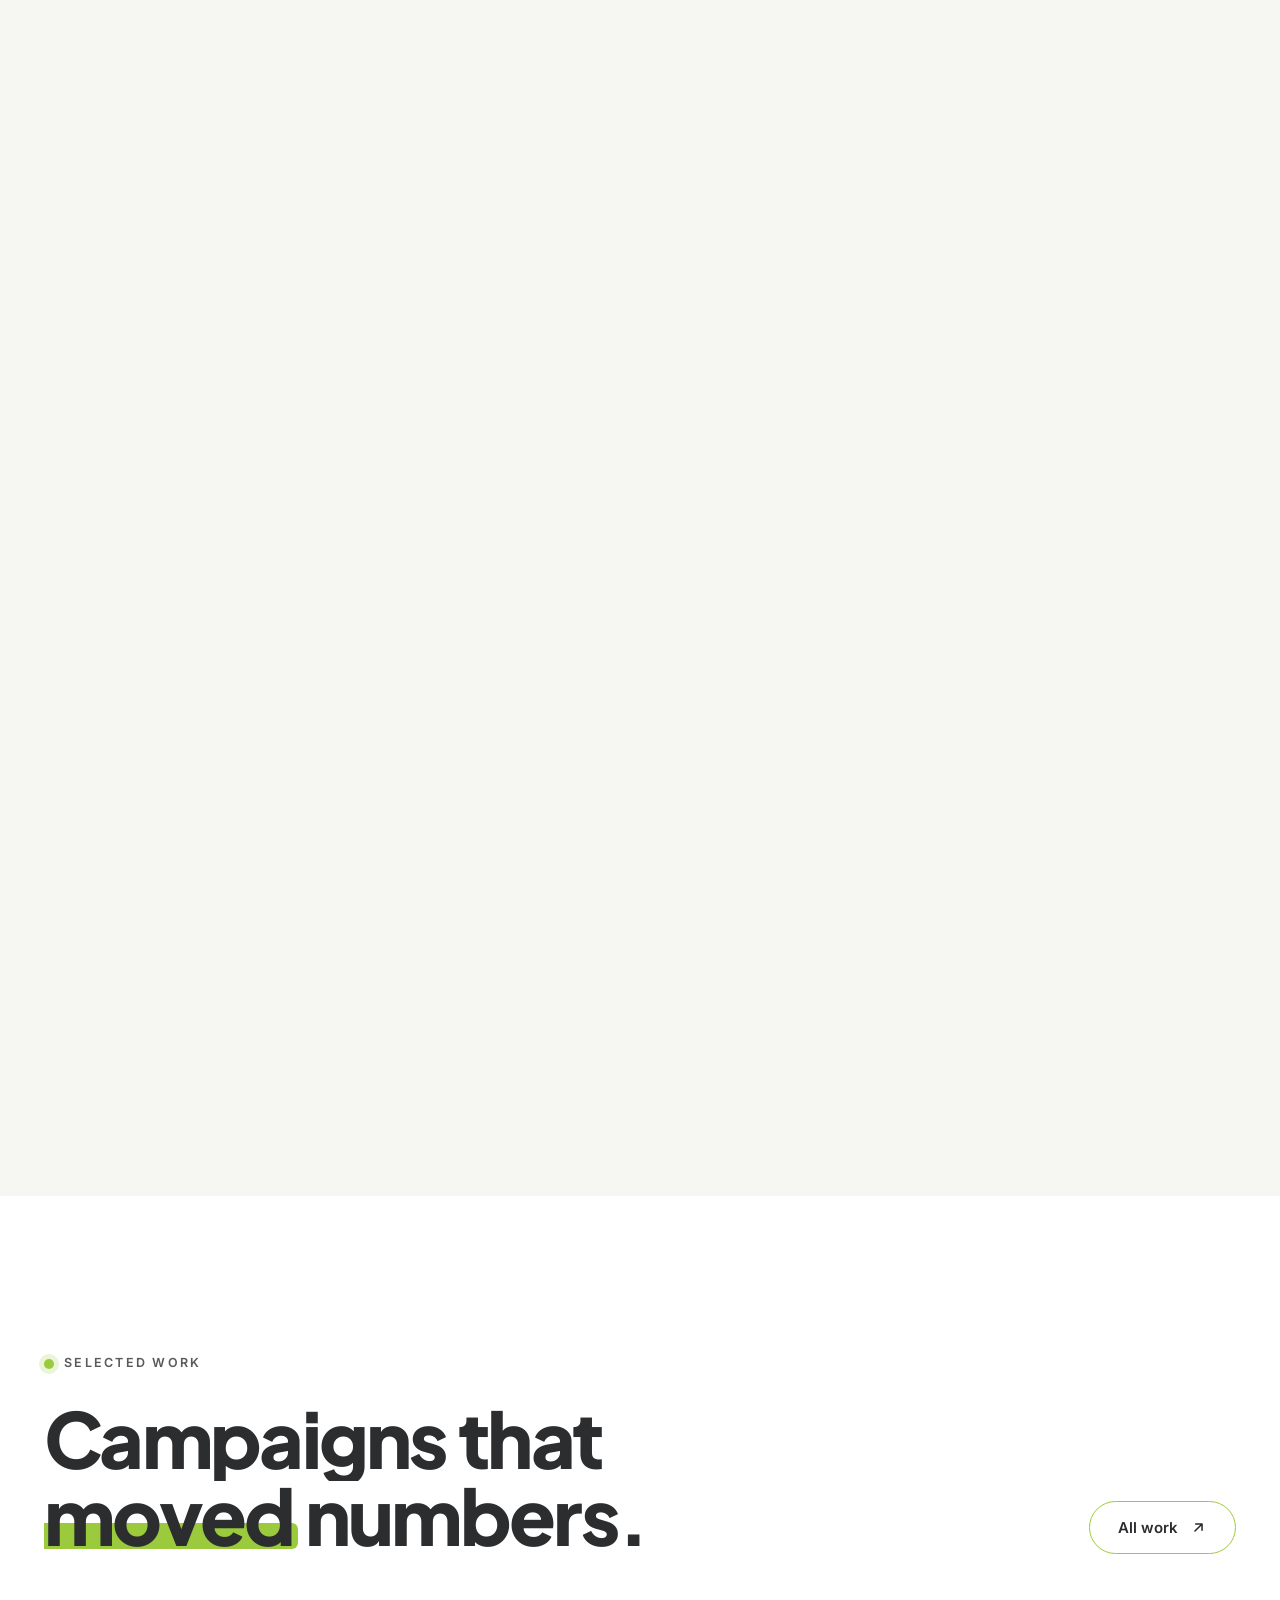
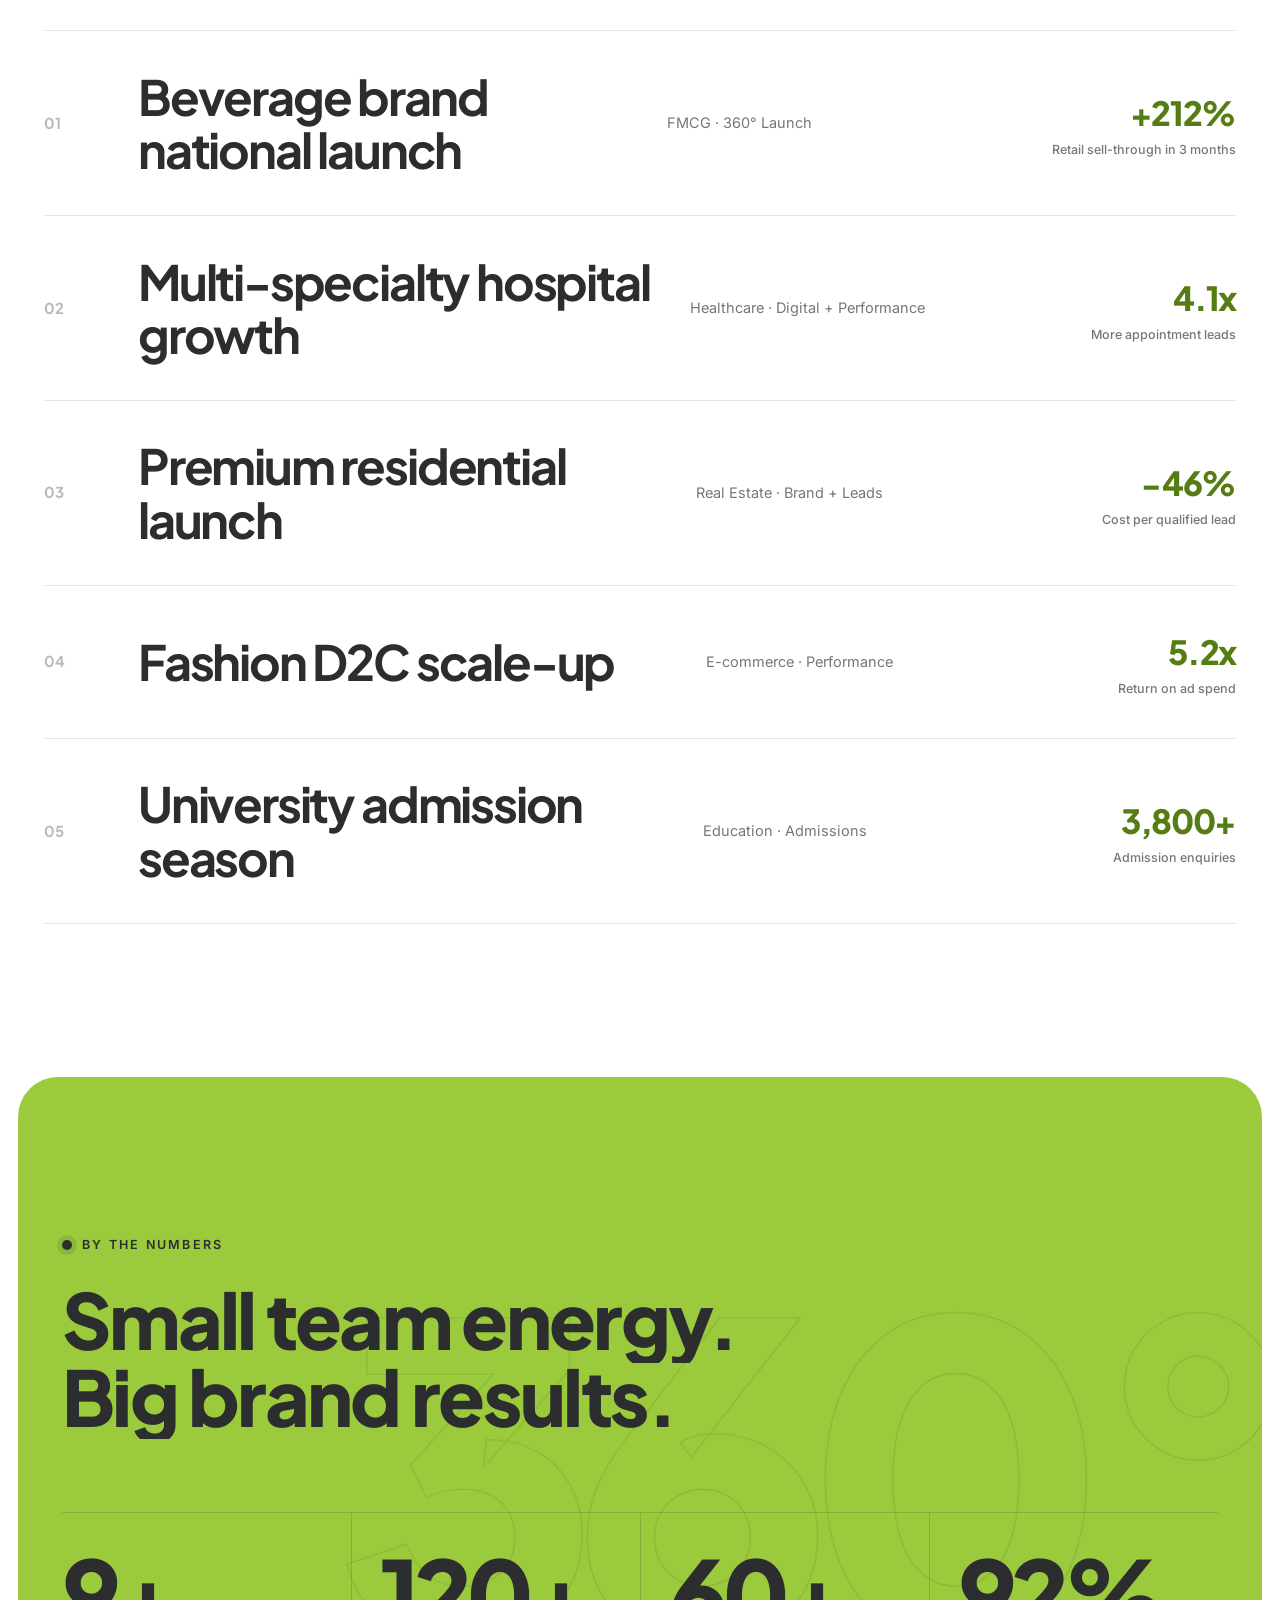
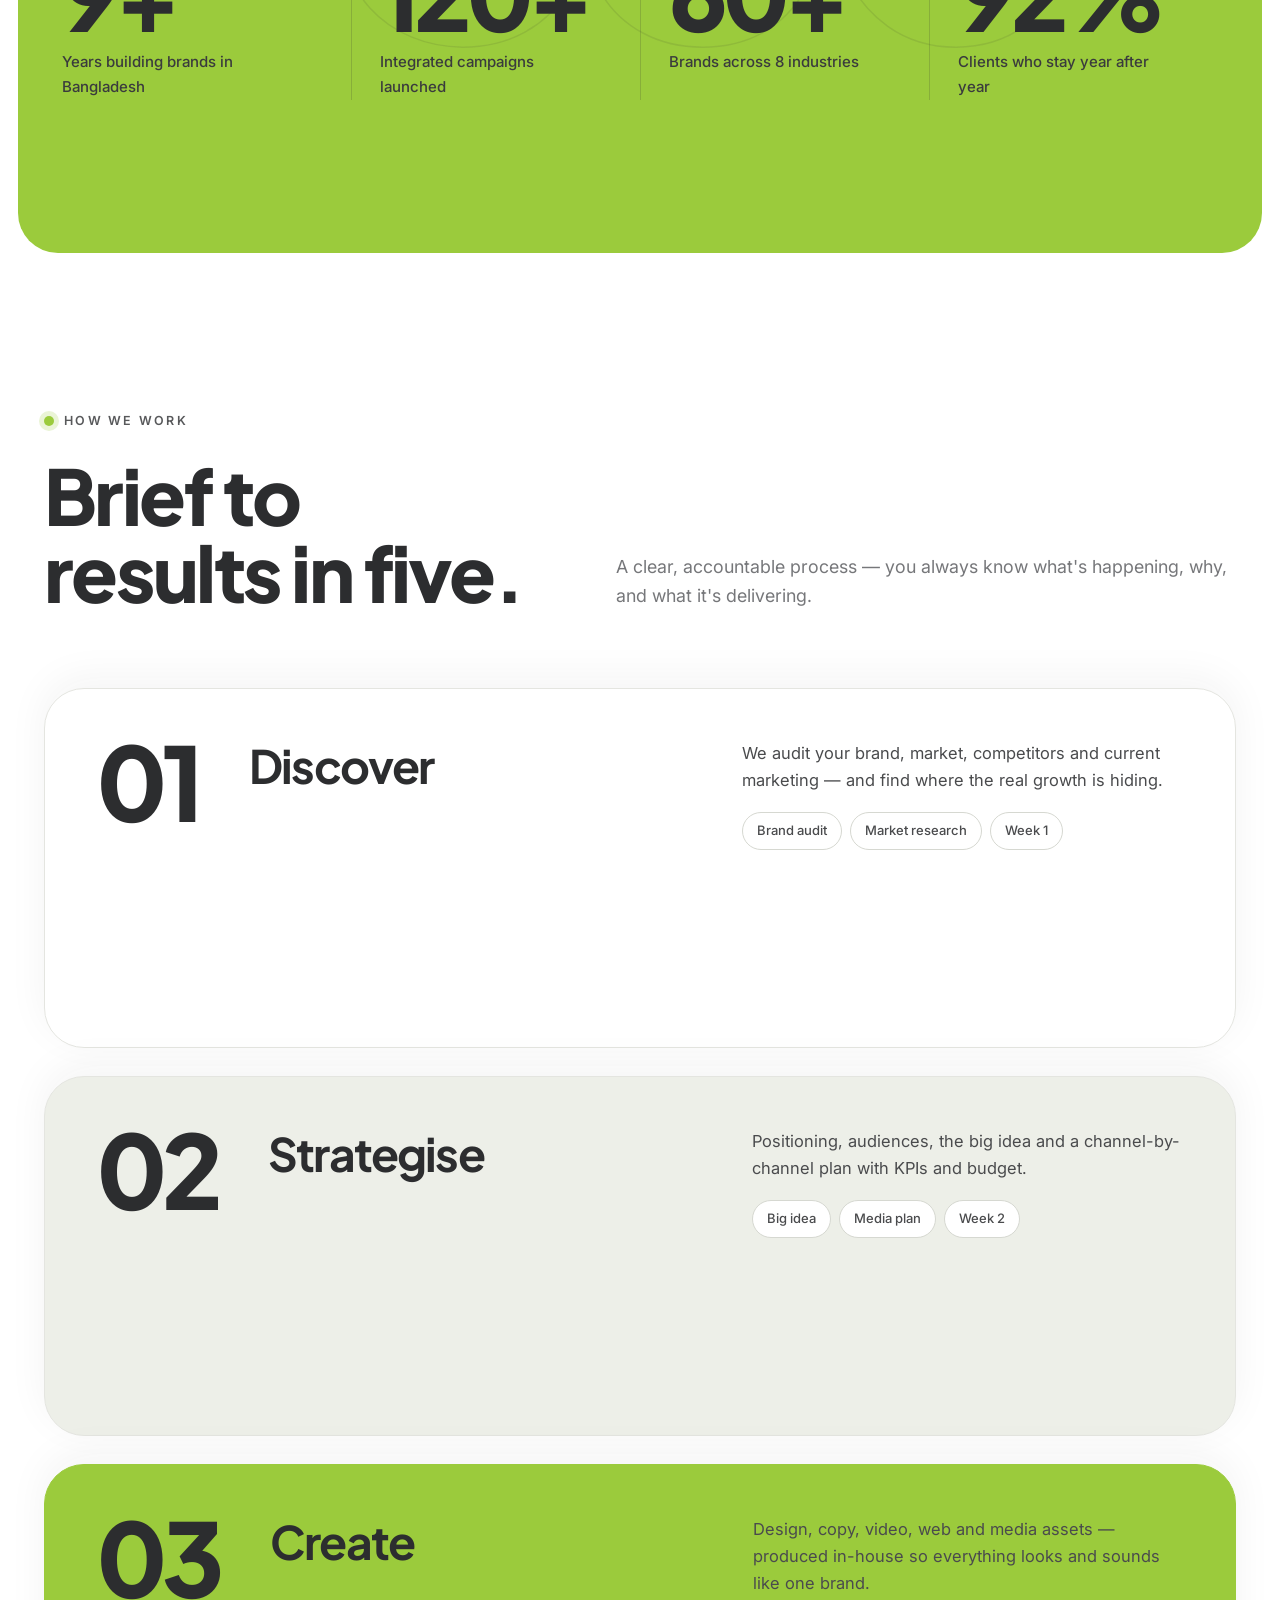
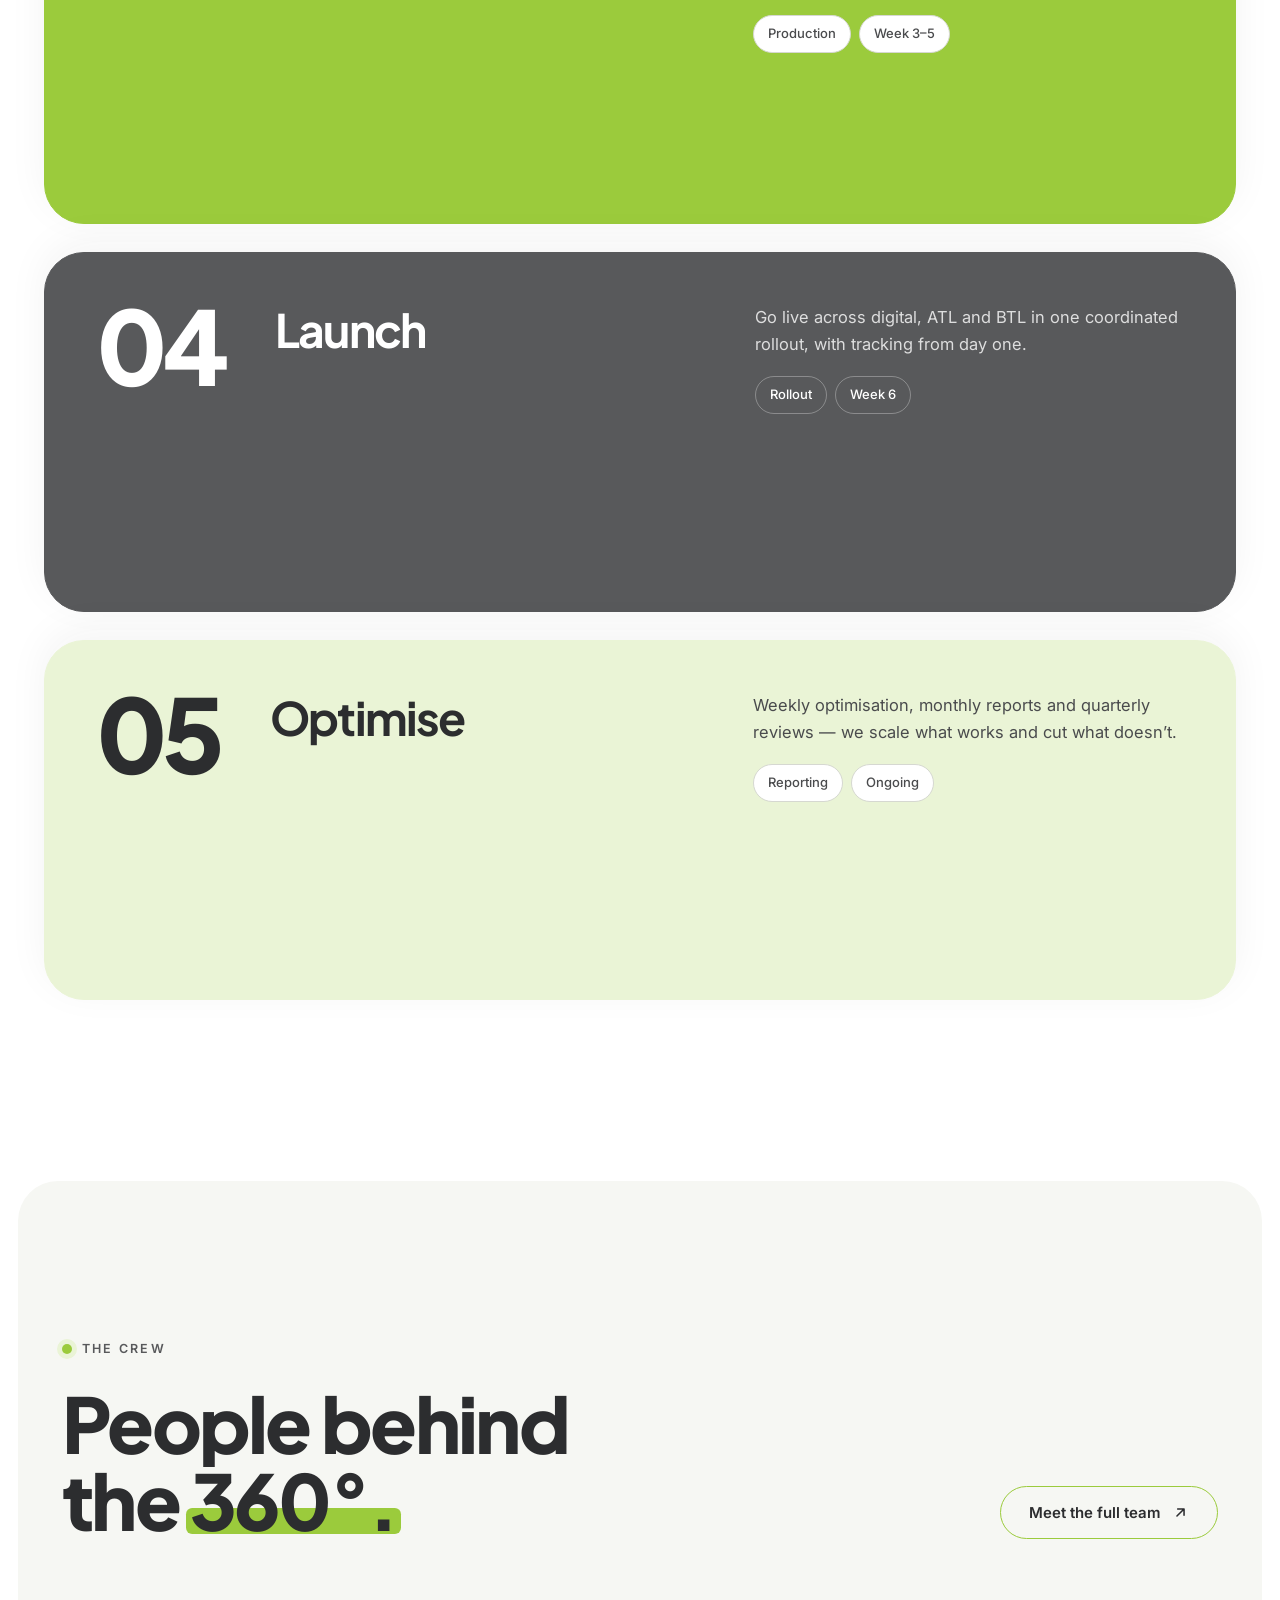
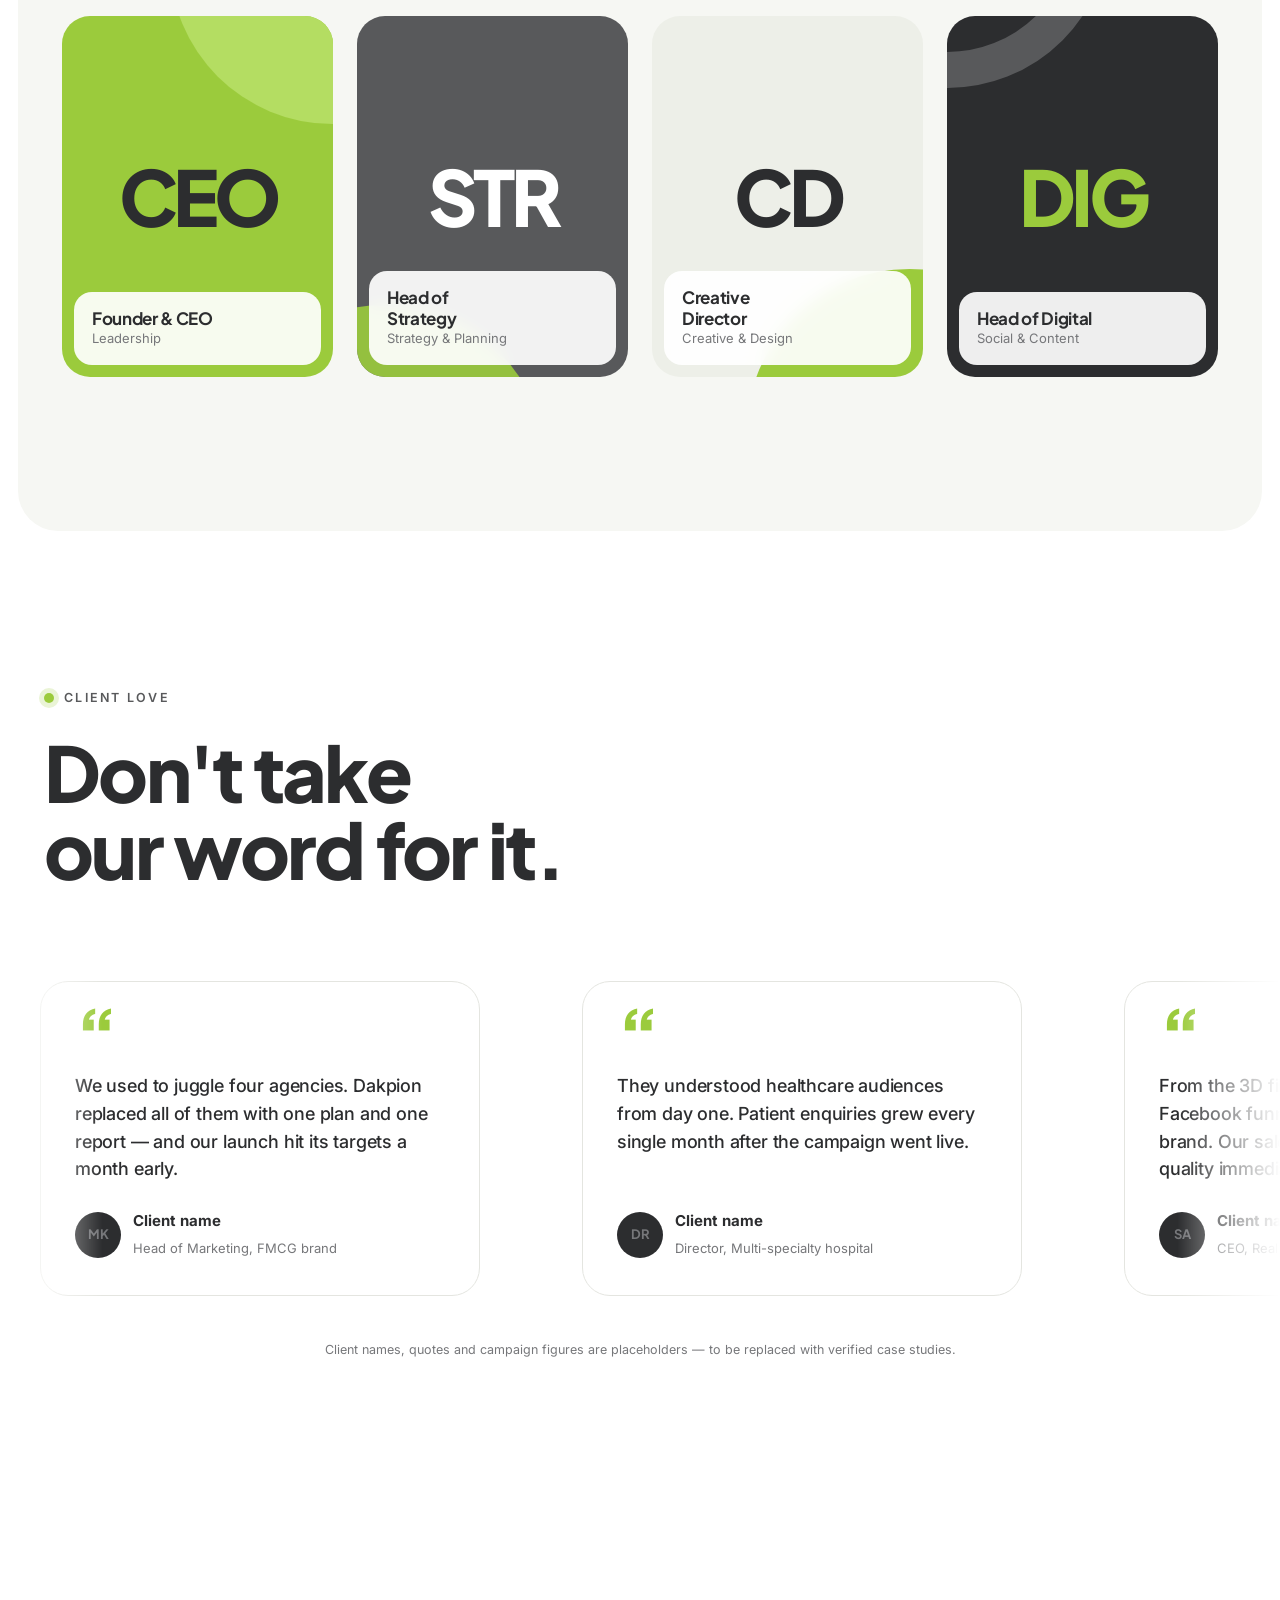
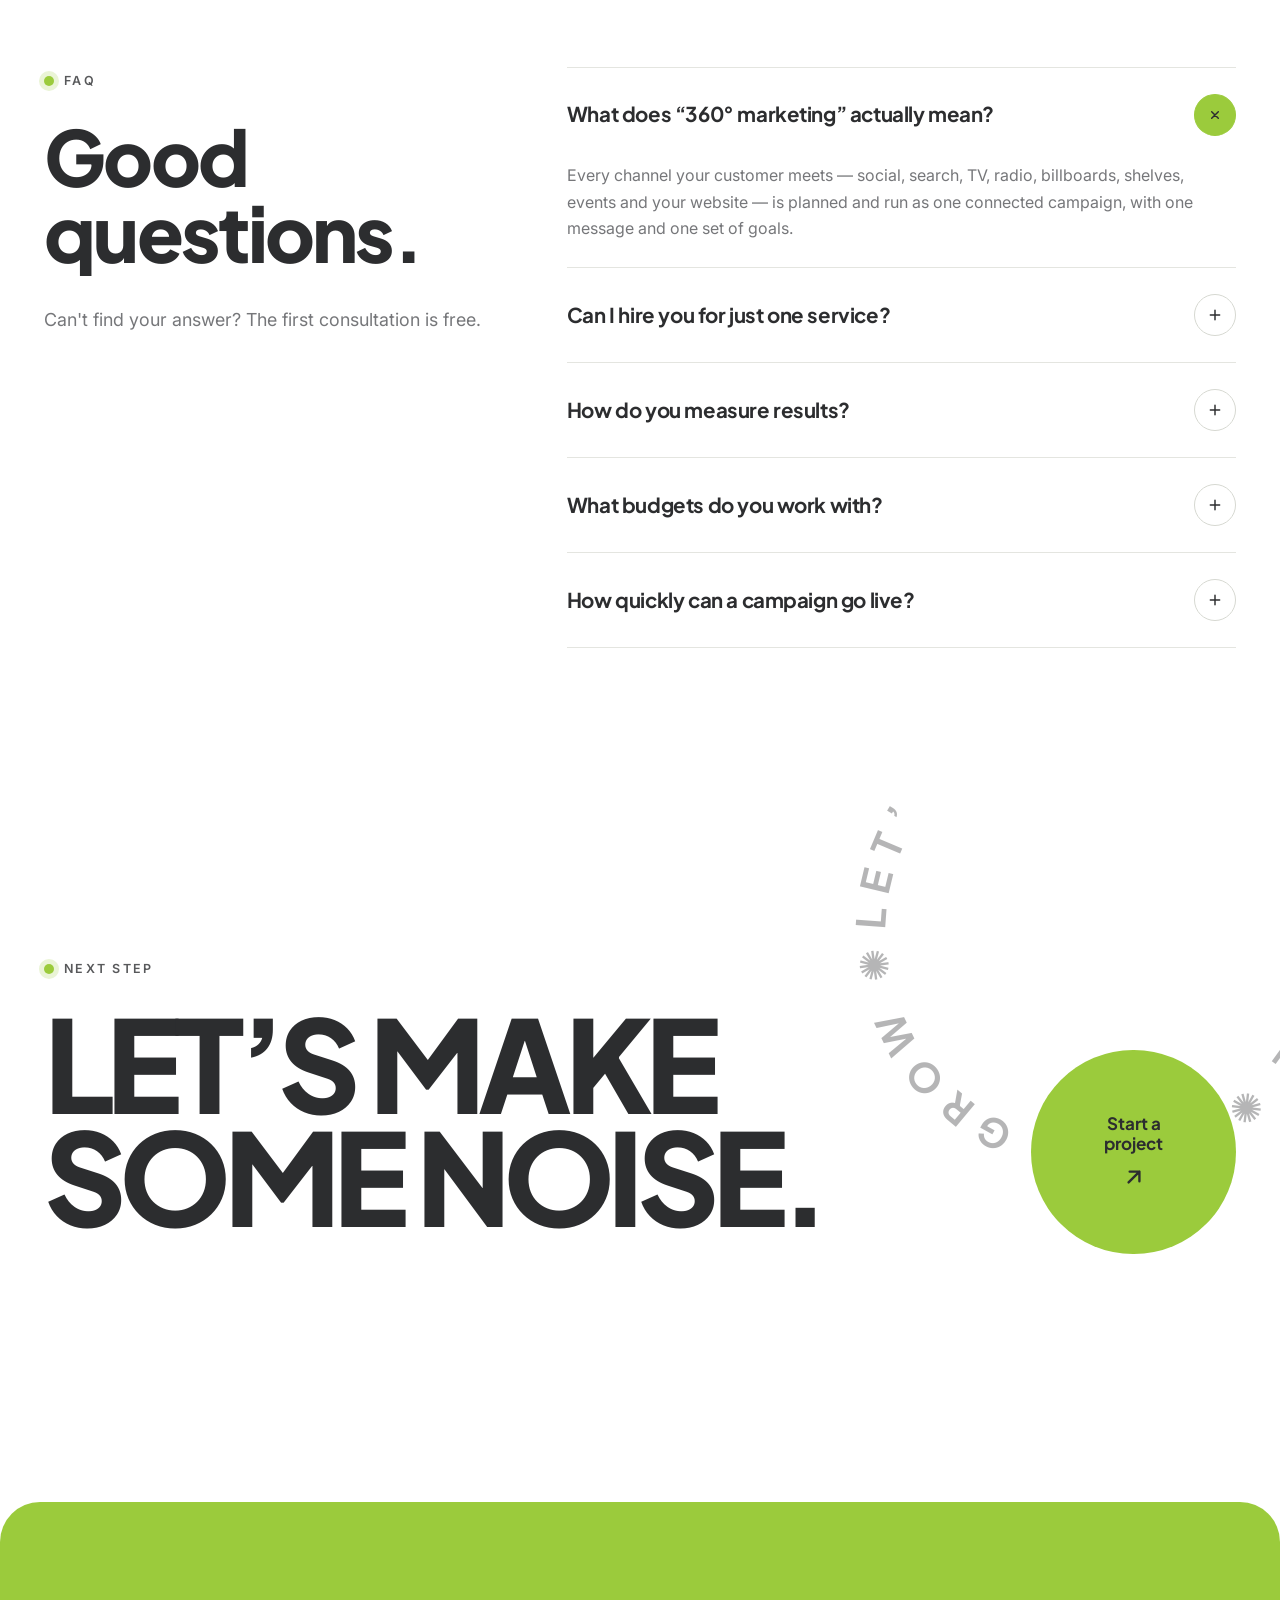
==== commit d97894dd: "Plus Jakarta Sans headings, brand-green buttons, scroll-driven hero words Co-Authored-By: Claude Opu" ====
--- a/index.html
+++ b/index.html
@@ -13,7 +13,7 @@
 <link rel="preconnect" href="https://fonts.googleapis.com">
 <link rel="preconnect" href="https://fonts.gstatic.com" crossorigin>
 <link rel="preload" as="image" href="assets/images/logo-dark.webp">
-<link href="https://fonts.googleapis.com/css2?family=Inter:wght@400;500;600;700&family=Syne:wght@600;700;800&display=swap" rel="stylesheet">
+<link href="https://fonts.googleapis.com/css2?family=Inter:wght@400;500;600;700&family=Plus+Jakarta+Sans:wght@600;700;800&display=swap" rel="stylesheet">
 <link rel="stylesheet" href="assets/css/style.css">
 <script>
 (function(r){r.classList.add('js');try{if(!sessionStorage.getItem('dk-seen')&&!matchMedia('(prefers-reduced-motion: reduce)').matches)r.classList.add('show-loader');if(sessionStorage.getItem('dk-pt'))r.classList.add('pt-enter');}catch(e){}
@@ -53,10 +53,11 @@
   <div class="hero-pin">
     <div class="container hero-center">
   <svg class="hero-ring" viewBox="0 0 600 600" aria-hidden="true"><circle class="hr-track" cx="300" cy="300" r="280"/><circle class="hr-prog" cx="300" cy="300" r="280"/></svg>
+  <div class="ring-words" aria-hidden="true"><span class="rw" data-angle="36" style="left:77.4%;top:12.2%">Strategy</span><span class="rw" data-angle="108" style="left:94.4%;top:64.4%">Creative</span><span class="rw" data-angle="180" style="left:50.0%;top:96.7%">Digital</span><span class="rw" data-angle="252" style="left:5.6%;top:64.4%">Media</span><span class="rw" data-angle="324" style="left:22.6%;top:12.2%">Activation</span></div>
       <span class="hero-kicker">Dakpion IMC — 360° Marketing</span>
       <h1 class="hero-title">
         <span class="ln"><span class="lni">We make brands</span></span>
-        <span class="ln"><span class="lni"><span class="rotator"><span>loved.</span><span>iconic.</span><span>famous.</span><span>grow.</span></span></span></span>
+        <span class="ln"><span class="lni"><span class="rotator"><span>loved<i class="dot">.</i></span><span>seen<i class="dot">.</i></span><span>shared<i class="dot">.</i></span><span>talked about<i class="dot">.</i></span><span>chosen<i class="dot">.</i></span></span></span></span>
       </h1>
       <p class="hero-sub">Strategy, creative, digital, media and activation — one team, one plan, one set of numbers.</p>
       <div class="hero-cta">
--- a/assets/css/style.css
+++ b/assets/css/style.css
@@ -37,7 +37,7 @@
   --r-xl: 40px;
   --r-full: 999px;
 
-  --ff-d: 'Syne', 'Inter', system-ui, sans-serif;
+  --ff-d: 'Plus Jakarta Sans', 'Inter', system-ui, sans-serif;
   --ff: 'Inter', system-ui, -apple-system, 'Segoe UI', sans-serif;
 
   --max-w: 1320px;
@@ -123,12 +123,12 @@
 .btn--lime { background:var(--lime); color:var(--g-900); }
 .btn--lime::before { background:var(--g-900); }
 .btn--lime:hover { color:#fff; }
-.btn--grey { background:var(--g-900); color:#fff; }
-.btn--grey::before { background:var(--lime); }
-.btn--grey:hover { color:var(--g-900); }
-.btn--line { border-color:var(--line-2); color:var(--g-900); }
-.btn--line::before { background:var(--g-900); }
-.btn--line:hover { color:#fff; border-color:var(--g-900); }
+.btn--grey { background:var(--lime); color:var(--g-900); }
+.btn--grey::before { background:var(--g-900); }
+.btn--grey:hover { color:#fff; }
+.btn--line { border-color:var(--lime); color:var(--g-900); background:transparent; }
+.btn--line::before { background:var(--lime); }
+.btn--line:hover { color:var(--g-900); border-color:var(--lime); }
 .btn--lg { padding:21px 34px; font-size:16px; }
 
 .link { display:inline-flex; align-items:center; gap:8px; font-weight:600; color:var(--g-900); position:relative; }
@@ -139,10 +139,10 @@
 .btn-orb {
   position:relative; display:grid; place-items:center; text-align:center;
   width:clamp(150px, 16vw, 210px); aspect-ratio:1; border-radius:50%;
-  background:var(--g-900); color:#fff; font-family:var(--ff-d); font-weight:700; font-size:17px; line-height:1.15;
+  background:var(--lime); color:var(--g-900); font-family:var(--ff-d); font-weight:700; font-size:17px; line-height:1.15;
   transition:background .4s, color .4s;
 }
-.btn-orb:hover { background:var(--lime); color:var(--g-900); }
+.btn-orb:hover { background:var(--g-900); color:#fff; }
 .btn-orb > span { display:block; }
 .btn-orb .icon { width:26px; height:26px; margin:10px auto 0; }
 
@@ -187,7 +187,7 @@
 .nav a:hover::after { transform:translateY(calc(-100% - 10px)); }
 .nav li.active a { background:var(--g-900); color:#fff; }
 .header-right { display:flex; align-items:center; gap:10px; }
-.menu-btn { display:none; align-items:center; gap:10px; padding:12px 18px; border-radius:var(--r-full); background:var(--g-900); color:#fff; font-weight:600; font-size:14px; }
+.menu-btn { display:none; align-items:center; gap:10px; padding:12px 18px; border-radius:var(--r-full); background:var(--lime); color:var(--g-900); font-weight:600; font-size:14px; }
 .menu-btn i { display:grid; gap:4px; }
 .menu-btn i b { display:block; width:18px; height:2px; background:currentColor; border-radius:2px; transition:transform .4s var(--ease); }
 .menu-open .brand { background:#fff; border-radius:14px; padding:6px 10px; margin:-6px -10px; }
@@ -218,6 +218,7 @@
 .rotator { position:relative; display:inline-grid; overflow:hidden; vertical-align:bottom; color:var(--lime-deep); line-height:1; padding-bottom:.02em; }
 .rotator > span { grid-area:1/1; transform:translateY(105%); transition:transform .9s var(--ease); }
 .rotator > span.is-on { transform:none; }
+.rotator .dot { font-style:normal; margin-left:-.12em; }
 .rotator > span.is-out { transform:translateY(-105%); }
 .hero-foot { display:grid; grid-template-columns:1.1fr auto auto; gap:32px; align-items:end; padding-top:28px; border-top:1px solid var(--line); }
 .hero-foot p { margin:0; max-width:520px; font-size:clamp(16px, 1.3vw, 19px); color:var(--g-500); }
@@ -238,9 +239,12 @@
 .hr-track { stroke:var(--line); stroke-width:1.2; }
 .hr-prog { stroke:var(--lime); stroke-width:3; stroke-linecap:round; stroke-dasharray:1759.3; stroke-dashoffset:1759.3; }
 .hero-center { position:relative; z-index:1; text-align:center; }
-.hero-center > *:not(.hero-ring) { position:relative; z-index:1; }
+.hero-center > *:not(.hero-ring):not(.ring-words) { position:relative; z-index:1; }
+.ring-words { position:absolute; left:50%; top:50%; width:min(84vmin, 720px); height:min(84vmin, 720px); transform:translate(-50%, -50%); pointer-events:none; z-index:2; }
+.rw { position:absolute; transform:translate(-50%, -50%); padding:8px 16px; border-radius:var(--r-full); background:var(--white); border:1.5px solid var(--lime); box-shadow:var(--shadow-sm); font-family:var(--ff-d); font-size:14px; font-weight:700; color:var(--g-900); white-space:nowrap; }
+.rw::before { content:''; display:inline-block; width:7px; height:7px; margin-right:8px; border-radius:50%; background:var(--lime); vertical-align:middle; position:relative; top:-1px; }
 .hero-kicker { display:inline-block; margin-bottom:28px; font-size:13px; font-weight:600; letter-spacing:.2em; text-transform:uppercase; color:var(--g-500); }
-.hero .hero-title { font-size:clamp(40px, 6vw, 92px); line-height:.95; margin:0 0 28px; }
+.hero .hero-title { font-size:clamp(40px, 6vw, 92px); line-height:1; letter-spacing:-.035em; margin:0 0 28px; }
 .hero .hero-title .ln { display:block; }
 .hero .hero-title .lni { display:inline-block; }
 .hero-sub { max-width:500px; margin:0 auto 34px; font-size:clamp(16px, 1.25vw, 18px); color:var(--g-500); }
@@ -655,6 +659,7 @@
   .hero-pin { min-height:560px; }
   .hero-kicker { font-size:11.5px; letter-spacing:.14em; }
   .hero-ring { width:min(122vw, 560px); height:min(122vw, 560px); }
+  .ring-words { display:none; }
   .hero-cta .btn { flex:1 1 100%; }
   .team-grid { grid-template-columns:1fr 1fr; }
   .member .who { left:8px; right:8px; bottom:8px; padding:12px; }
